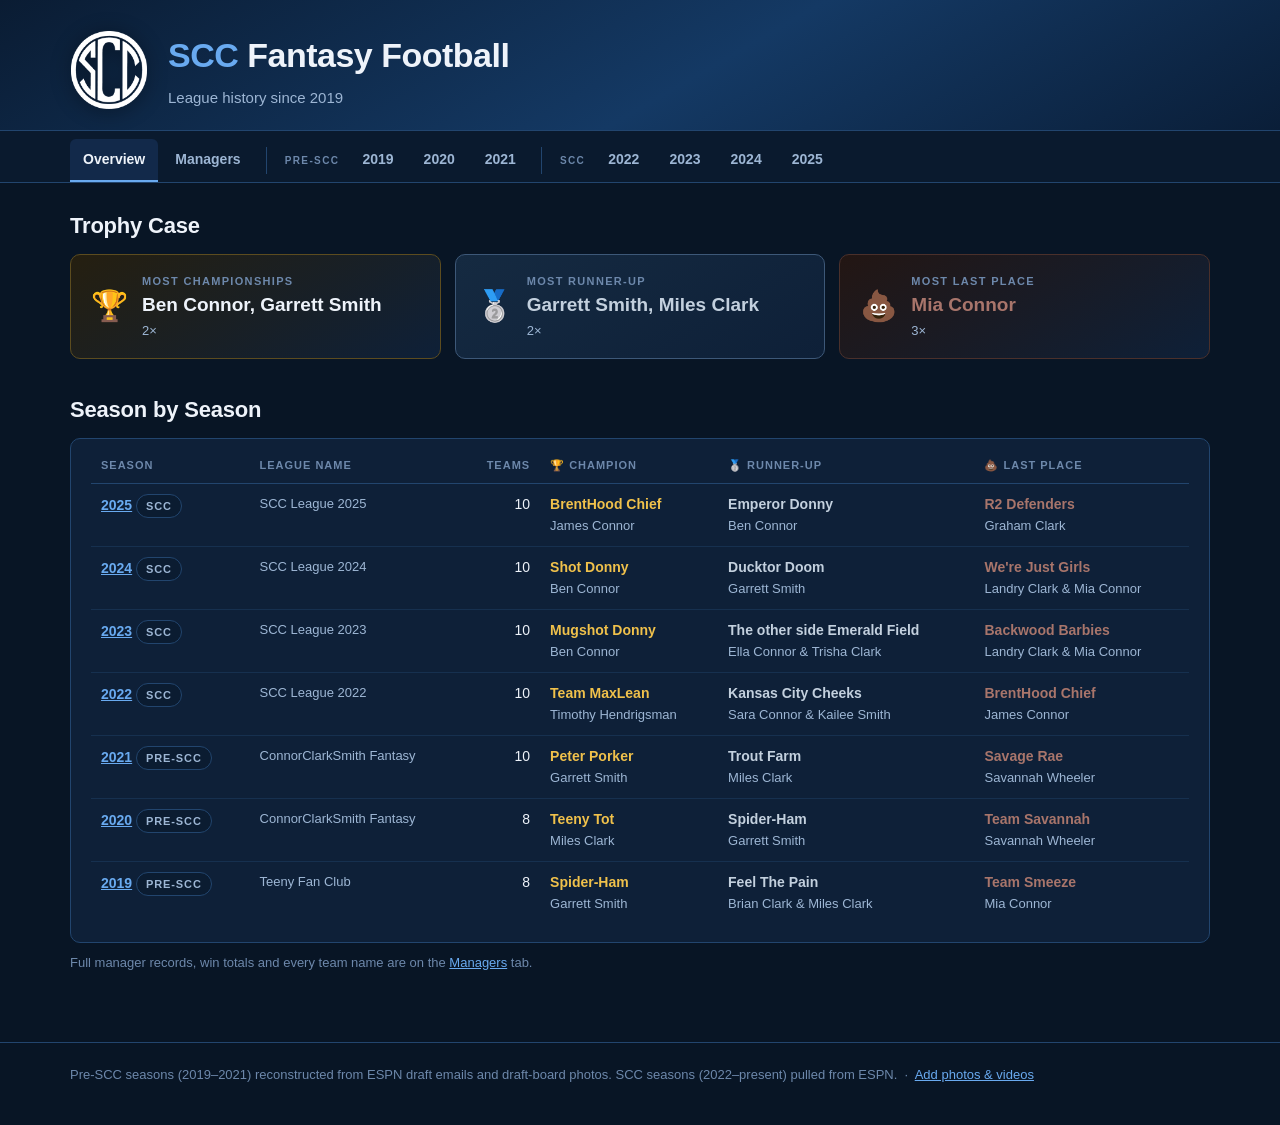
==== SCC-Fantasy-History.html @ bbbbdf79 "Add files via upload" ====
<!doctype html>
<html lang="en">
<head>
<meta charset="utf-8">
<meta name="viewport" content="width=device-width,initial-scale=1">
<title>SCC Fantasy Football — History</title>
<meta name="description" content="The complete history of the SCC fantasy football league: champions, draft boards, team names and records since 2019.">
<style>
:root{
  /* SEC-inspired navy & blue */
  --bg:#081525; --panel:#0e2038; --panel2:#143053; --line:#22456e;
  --ink:#eef3fa; --muted:#9db6d4; --dim:#6d88ab;
  --navy:#0a1a2f; --blue:#2f7fd4; --blue-lt:#69aaf0; --blue-dk:#134a86;
  --gold:#f0c14b; --champ:#f0c14b; --silver:#c3d0de; --toilet:#a8756b;
  --accent:#2f7fd4; --accent2:#69aaf0;
  --radius:10px; --maxw:1180px;
  --qb:#3f8fd8; --rb:#d0a13a; --wr:#d9793f; --te:#3fa9a0; --k:#9b7fd4; --dst:#6f8fb8;
}
*{box-sizing:border-box}
html,body{margin:0;padding:0}
body{
  background:var(--bg); color:var(--ink);
  font:16px/1.5 -apple-system,BlinkMacSystemFont,"Segoe UI",Roboto,Helvetica,Arial,sans-serif;
  -webkit-font-smoothing:antialiased;
}
a{color:var(--accent2)}
.wrap{max-width:var(--maxw);margin:0 auto;padding:0 20px}

/* ---------- header ---------- */
header.site{
  background:linear-gradient(150deg,#0a1c33 0%,#143964 55%,#0a1e38 100%);
  border-bottom:1px solid var(--line);
}
header.site .wrap{padding-top:30px;padding-bottom:20px}
h1.title{margin:0;font-size:34px;letter-spacing:-.5px;font-weight:750}
h1.title span{color:var(--gold)}
p.sub{margin:6px 0 0;color:var(--muted);font-size:15px}

/* ---------- nav ---------- */
nav.tabs{background:#0a1a2e;border-bottom:1px solid var(--line);position:sticky;top:0;z-index:20}
nav.tabs .wrap{display:flex;gap:4px;overflow-x:auto;padding-top:8px;padding-bottom:0;align-items:flex-end}
nav.tabs button{
  background:none;border:0;border-bottom:2px solid transparent;color:var(--muted);
  font:inherit;font-size:14px;font-weight:600;padding:10px 13px;cursor:pointer;white-space:nowrap;border-radius:6px 6px 0 0;
}
nav.tabs button:hover{color:var(--ink);background:#12294a}
nav.tabs button.on{color:var(--ink);border-bottom-color:var(--blue-lt);background:#12294a}
nav.tabs .sep{width:1px;background:var(--line);align-self:stretch;margin:8px 8px 8px}
nav.tabs .eralabel{
  font-size:10px;letter-spacing:.14em;text-transform:uppercase;color:var(--dim);
  padding:0 6px 14px;align-self:flex-end;font-weight:700;
}

/* ---------- layout ---------- */
main{padding:26px 0 70px}
section.view{display:none}
section.view.on{display:block}
h2{font-size:22px;margin:34px 0 12px;letter-spacing:-.2px}
h2:first-child{margin-top:0}
h3{font-size:15px;margin:0 0 10px;color:var(--muted);text-transform:uppercase;letter-spacing:.09em}
.card{background:var(--panel);border:1px solid var(--line);border-radius:var(--radius);padding:18px 20px}
.grid{display:grid;gap:14px}
.note{color:var(--dim);font-size:13px;margin:10px 0 0}
.empty{color:var(--dim);font-size:14px;padding:22px;text-align:center;border:1px dashed var(--line);border-radius:var(--radius);background:#0b1c31}
.empty code{background:#173352;padding:2px 6px;border-radius:4px;color:var(--muted);font-size:12px}

/* ---------- season hero ---------- */
.hero{display:grid;grid-template-columns:1fr;gap:14px;margin-bottom:8px}
.hero .meta{display:flex;flex-wrap:wrap;gap:8px 20px;color:var(--muted);font-size:14px;align-items:center}
.hero .meta b{color:var(--ink);font-weight:600}
.pill{display:inline-block;font-size:11px;font-weight:700;letter-spacing:.08em;text-transform:uppercase;
  padding:3px 9px;border-radius:99px;border:1px solid var(--line);color:var(--muted);background:#0b1c31}
.podium{display:grid;grid-template-columns:repeat(auto-fit,minmax(250px,1fr));gap:14px}
.podium .card{display:flex;gap:14px;align-items:center}
.podium .ico{font-size:30px;line-height:1}
.podium .lbl{font-size:11px;letter-spacing:.12em;text-transform:uppercase;color:var(--dim);font-weight:700}
.podium .team{font-size:19px;font-weight:700;margin:2px 0 1px}
.podium .own{font-size:13px;color:var(--muted)}
.podium.champ .team{color:var(--champ)}
.podium .card.champ{border-color:#5c4c1f;background:linear-gradient(150deg,#251f10,#0e2038)}
.podium .card.toilet{border-color:#4a302b;background:linear-gradient(150deg,#231613,#0e2038)}
.podium .card.toilet .team{color:var(--toilet)}

/* ---------- tables ---------- */
table{width:100%;border-collapse:collapse;font-size:14px}
th{
  text-align:left;font-size:11px;letter-spacing:.09em;text-transform:uppercase;color:var(--dim);
  font-weight:700;padding:0 10px 9px;border-bottom:1px solid var(--line);white-space:nowrap;
}
td{padding:10px;border-bottom:1px solid #16304f;vertical-align:top}
tr:last-child td{border-bottom:0}
tbody tr:hover{background:#12294a}
td.num,th.num{text-align:right;font-variant-numeric:tabular-nums}
.tname{font-weight:650}
.oname{color:var(--muted);font-size:13px}
.table-scroll{overflow-x:auto}
.rank{color:var(--dim);font-variant-numeric:tabular-nums;width:1%}
.trophy{color:var(--gold)}
.poop{color:var(--toilet)}

/* ---------- draft board ---------- */
.board-scroll{overflow-x:auto;border:1px solid var(--line);border-radius:var(--radius);background:var(--panel)}
table.board{font-size:13px;min-width:100%}
table.board th{
  padding:12px 10px;background:var(--panel2);position:sticky;top:0;
  border-bottom:1px solid var(--line);font-size:11px;color:var(--muted);min-width:150px;
}
table.board th.rnd{min-width:44px;text-align:center;color:var(--dim)}
table.board td{padding:7px 10px;border-bottom:1px solid #16304f;border-right:1px solid #12283f}
table.board td:last-child{border-right:0}
table.board td.rnd{text-align:center;color:var(--dim);font-weight:700;background:var(--panel2);font-variant-numeric:tabular-nums}
table.board tr:hover td:not(.rnd){background:#12294a}
.pl{font-weight:600;display:block;line-height:1.3}
.pmeta{font-size:11px;color:var(--dim)}
.pos{display:inline-block;font-size:9.5px;font-weight:800;letter-spacing:.05em;padding:1px 5px;border-radius:3px;
  color:#07131f;margin-right:5px;vertical-align:1px}
.pos.QB{background:var(--qb)}.pos.RB{background:var(--rb)}.pos.WR{background:var(--wr)}
.pos.TE{background:var(--te)}.pos.K{background:var(--k)}.pos[class*="D/ST"],.pos.DST{background:var(--dst)}

/* ---------- owner cards ---------- */
.owners{display:grid;grid-template-columns:repeat(auto-fill,minmax(330px,1fr));gap:14px}
.owner h4{margin:0;font-size:18px}
.owner .tallies{display:flex;gap:14px;margin:8px 0 14px;font-size:13px;color:var(--muted);flex-wrap:wrap}
.owner .tallies b{color:var(--ink)}
.hist{list-style:none;margin:0;padding:0;font-size:13.5px}
.hist li{display:flex;gap:10px;padding:5px 0;border-bottom:1px solid #16304f}
.hist li:last-child{border-bottom:0}
.hist .yr{color:var(--dim);font-variant-numeric:tabular-nums;width:38px;flex:none;font-weight:600}
.hist .nm{flex:1}
.hist .mark{flex:none}

/* ---------- photos ---------- */
.gallery{display:grid;grid-template-columns:repeat(auto-fill,minmax(210px,1fr));gap:12px}
.gallery figure{margin:0;background:var(--panel);border:1px solid var(--line);border-radius:var(--radius);overflow:hidden}
.gallery img{width:100%;display:block;aspect-ratio:4/3;object-fit:cover;background:#143053;cursor:zoom-in}
.gallery figcaption{padding:8px 10px;font-size:12.5px;color:var(--muted)}
#lightbox{position:fixed;inset:0;background:rgba(5,14,26,.95);display:none;align-items:center;justify-content:center;z-index:100;padding:30px;cursor:zoom-out}
#lightbox.on{display:flex}
#lightbox img{max-width:100%;max-height:100%;border-radius:8px}

footer{border-top:1px solid var(--line);color:var(--dim);font-size:13px;padding:22px 0 40px}
@media (max-width:640px){
  h1.title{font-size:26px}
  .wrap{padding:0 14px}
  .owners{grid-template-columns:1fr}
}

/* playoff cutoff divider in season standings */
tr.cutoff td{border-top:2px solid var(--line);position:relative}
tr.cutoff td:first-child::before{
  content:"playoff cutoff";position:absolute;top:-9px;left:10px;font-size:9px;letter-spacing:.1em;
  text-transform:uppercase;color:var(--dim);background:var(--panel);padding:0 6px;white-space:nowrap;
}

/* ---------- brand / logo ---------- */
header.site .brand{display:flex;align-items:center;gap:20px}
header.site .logo{
  width:78px;height:78px;flex:none;object-fit:contain;
  filter:drop-shadow(0 2px 10px rgba(0,0,0,.45));
}
h1.title span{color:var(--blue-lt)}

/* watermark of the crest behind each season header */
.hero{position:relative}
.hero::after{
  content:"";position:absolute;right:-6px;top:-14px;width:120px;height:120px;
  background:url(logo-white.png) center/contain no-repeat;opacity:.045;pointer-events:none;
}
.medal{color:var(--silver)}
.podium .card.silver{border-color:#3d5878;background:linear-gradient(150deg,#152a41,#0e2038)}
.podium .card.silver .team{color:var(--silver)}

/* manager cards */
.mgr .crown{font-size:12px;color:var(--dim);margin-left:6px;font-weight:600}
.statline{display:flex;flex-wrap:wrap;gap:6px;margin:10px 0 14px}
.stat{
  display:flex;flex-direction:column;align-items:center;min-width:52px;padding:6px 9px;
  background:var(--panel2);border:1px solid var(--line);border-radius:8px;line-height:1.15;
}
.stat b{font-size:16px;font-variant-numeric:tabular-nums}
.stat span{font-size:9.5px;letter-spacing:.08em;text-transform:uppercase;color:var(--dim);margin-top:2px}
.stat.gold b{color:var(--gold)} .stat.silv b{color:var(--silver)} .stat.bad b{color:var(--toilet)}

/* ---------- video in galleries ---------- */
.gallery figure.vid .thumb{position:relative;cursor:pointer;background:#143053}
.gallery figure.vid video{
  width:100%;display:block;aspect-ratio:4/3;object-fit:cover;background:#143053;
}
.gallery figure.vid .play{
  position:absolute;inset:0;display:flex;align-items:center;justify-content:center;
  font-size:26px;color:#fff;text-shadow:0 2px 12px rgba(0,0,0,.7);
  background:radial-gradient(circle at center, rgba(8,21,37,.35) 0%, rgba(8,21,37,.06) 60%);
  transition:background .15s ease;
}
.gallery figure.vid .thumb:hover .play{background:radial-gradient(circle at center, rgba(8,21,37,.5) 0%, rgba(8,21,37,.15) 60%)}
#lightbox video{max-width:100%;max-height:100%;border-radius:8px;background:#000;cursor:default}

</style>
<link rel="icon" href="assets/favicon.png">
</head>
<body>

<header class="site">
  <div class="wrap brand">
    <img class="logo" src="assets/logo-white.png" alt="SCC league logo">
    <div>
      <h1 class="title" id="siteTitle">SCC Fantasy Football</h1>
      <p class="sub" id="siteSub">League history since 2019</p>
    </div>
  </div>
</header>

<nav class="tabs"><div class="wrap" id="tabs"></div></nav>

<main><div class="wrap" id="views">
  <div class="empty">Loading league history…</div>
</div></main>

<footer><div class="wrap">
  Pre-SCC seasons (2019–2021) reconstructed from ESPN draft emails and draft-board photos.
  SCC seasons (2022–present) pulled from ESPN.
  &nbsp;·&nbsp; <a href="add-photos.html">Add photos &amp; videos</a>
</div></footer>

<div id="lightbox"><img alt=""><video controls playsinline style="display:none"></video></div>
<script>window.SCC_DATA={"data/draft2019.json":[{"round":1,"overall":1,"team":"Spider-Ham","player":"Saquon Barkley","slot":1,"pos":"RB","nfl":"New York Giants"},{"round":1,"overall":2,"team":"Brentwood Chief","player":"Christian McCaffrey","slot":2,"pos":"RB","nfl":"Carolina Panthers"},{"round":1,"overall":3,"team":"Brenthood Thanos","player":"Alvin Kamara","slot":3,"pos":"RB","nfl":"New Orleans Saints"},{"round":1,"overall":4,"team":"Team Smeeze","player":"Ezekiel Elliott","slot":4,"pos":"RB","nfl":"Dallas Cowboys"},{"round":1,"overall":5,"team":"Team Kailee","player":"David Johnson","slot":5,"pos":"RB","nfl":"Arizona Cardinals"},{"round":1,"overall":6,"team":"Team Savannah","player":"Le'Veon Bell","slot":6,"pos":"RB","nfl":"New York Jets"},{"round":1,"overall":7,"team":"Feel The Pain","player":"Patrick Mahomes","slot":7,"pos":"QB","nfl":"Kansas City Chiefs"},{"round":1,"overall":8,"team":"SConnor Smash","player":"Keenan Allen","slot":8,"pos":"WR","nfl":"Los Angeles Chargers"},{"round":2,"overall":9,"team":"SConnor Smash","player":"Melvin Gordon","slot":8,"pos":"RB","nfl":"Los Angeles Chargers"},{"round":2,"overall":10,"team":"Feel The Pain","player":"Joe Mixon","slot":7,"pos":"RB","nfl":"Cincinnati Bengals"},{"round":2,"overall":11,"team":"Team Savannah","player":"Tyreek Hill","slot":6,"pos":"WR","nfl":"Kansas City Chiefs"},{"round":2,"overall":12,"team":"Team Kailee","player":"DeAndre Hopkins","slot":5,"pos":"WR","nfl":"Houston Texans"},{"round":2,"overall":13,"team":"Team Smeeze","player":"Jared Cook","slot":4,"pos":"TE","nfl":"New Orleans Saints"},{"round":2,"overall":14,"team":"Brenthood Thanos","player":"Odell Beckham Jr.","slot":3,"pos":"WR","nfl":"Cleveland Browns"},{"round":2,"overall":15,"team":"Brentwood Chief","player":"Baker Mayfield","slot":2,"pos":"QB","nfl":"Cleveland Browns"},{"round":2,"overall":16,"team":"Spider-Ham","player":"James Conner","slot":1,"pos":"RB","nfl":"Pittsburgh Steelers"},{"round":3,"overall":17,"team":"Spider-Ham","player":"Michael Thomas","slot":1,"pos":"WR","nfl":"New Orleans Saints"},{"round":3,"overall":18,"team":"Brentwood Chief","player":"Drew Brees","slot":2,"pos":"QB","nfl":"New Orleans Saints"},{"round":3,"overall":19,"team":"Brenthood Thanos","player":"Antonio Brown","slot":3,"pos":"WR","nfl":"Oakland Raiders"},{"round":3,"overall":20,"team":"Team Smeeze","player":"A.J. Green","slot":4,"pos":"WR","nfl":"Cincinnati Bengals"},{"round":3,"overall":21,"team":"Team Kailee","player":"Davante Adams","slot":5,"pos":"WR","nfl":"Green Bay Packers"},{"round":3,"overall":22,"team":"Team Savannah","player":"Nick Chubb","slot":6,"pos":"RB","nfl":"Cleveland Browns"},{"round":3,"overall":23,"team":"Feel The Pain","player":"Travis Kelce","slot":7,"pos":"TE","nfl":"Kansas City Chiefs"},{"round":3,"overall":24,"team":"SConnor Smash","player":"Devonta Freeman","slot":8,"pos":"RB","nfl":"Atlanta Falcons"},{"round":4,"overall":25,"team":"SConnor Smash","player":"Stefon Diggs","slot":8,"pos":"WR","nfl":"Minnesota Vikings"},{"round":4,"overall":26,"team":"Feel The Pain","player":"Julio Jones","slot":7,"pos":"WR","nfl":"Atlanta Falcons"},{"round":4,"overall":27,"team":"Team Savannah","player":"JuJu Smith-Schuster","slot":6,"pos":"WR","nfl":"Pittsburgh Steelers"},{"round":4,"overall":28,"team":"Team Kailee","player":"Todd Gurley II","slot":5,"pos":"RB","nfl":"Los Angeles Rams"},{"round":4,"overall":29,"team":"Team Smeeze","player":"Chargers D/ST","slot":4,"pos":"D/ST","nfl":"Los Angeles Chargers"},{"round":4,"overall":30,"team":"Brenthood Thanos","player":"Russell Wilson","slot":3,"pos":"QB","nfl":"Seattle Seahawks"},{"round":4,"overall":31,"team":"Brentwood Chief","player":"George Kittle","slot":2,"pos":"TE","nfl":"San Francisco 49ers"},{"round":4,"overall":32,"team":"Spider-Ham","player":"Mike Evans","slot":1,"pos":"WR","nfl":"Tampa Bay Buccaneers"},{"round":5,"overall":33,"team":"Spider-Ham","player":"Dalvin Cook","slot":1,"pos":"RB","nfl":"Minnesota Vikings"},{"round":5,"overall":34,"team":"Brentwood Chief","player":"Amari Cooper","slot":2,"pos":"WR","nfl":"Dallas Cowboys"},{"round":5,"overall":35,"team":"Brenthood Thanos","player":"Hunter Henry","slot":3,"pos":"TE","nfl":"Los Angeles Chargers"},{"round":5,"overall":36,"team":"Team Smeeze","player":"LeSean McCoy","slot":4,"pos":"RB","nfl":"Buffalo Bills"},{"round":5,"overall":37,"team":"Team Kailee","player":"Derrick Henry","slot":5,"pos":"RB","nfl":"Tennessee Titans"},{"round":5,"overall":38,"team":"Team Savannah","player":"Zach Ertz","slot":6,"pos":"TE","nfl":"Philadelphia Eagles"},{"round":5,"overall":39,"team":"Feel The Pain","player":"Chris Carson","slot":7,"pos":"RB","nfl":"Seattle Seahawks"},{"round":5,"overall":40,"team":"SConnor Smash","player":"Kerryon Johnson","slot":8,"pos":"RB","nfl":"Detroit Lions"},{"round":6,"overall":41,"team":"SConnor Smash","player":"Josh Jacobs","slot":8,"pos":"RB","nfl":"Oakland Raiders"},{"round":6,"overall":42,"team":"Feel The Pain","player":"Julian Edelman","slot":7,"pos":"WR","nfl":"New England Patriots"},{"round":6,"overall":43,"team":"Team Savannah","player":"Leonard Fournette","slot":6,"pos":"RB","nfl":"Jacksonville Jaguars"},{"round":6,"overall":44,"team":"Team Kailee","player":"Aaron Jones","slot":5,"pos":"RB","nfl":"Green Bay Packers"},{"round":6,"overall":45,"team":"Team Smeeze","player":"Darrell Henderson","slot":4,"pos":"RB","nfl":"Los Angeles Rams"},{"round":6,"overall":46,"team":"Brenthood Thanos","player":"Phillip Lindsay","slot":3,"pos":"RB","nfl":"Denver Broncos"},{"round":6,"overall":47,"team":"Brentwood Chief","player":"Dede Westbrook","slot":2,"pos":"WR","nfl":"Jacksonville Jaguars"},{"round":6,"overall":48,"team":"Spider-Ham","player":"O.J. Howard","slot":1,"pos":"TE","nfl":"Tampa Bay Buccaneers"},{"round":7,"overall":49,"team":"Spider-Ham","player":"Brandin Cooks","slot":1,"pos":"WR","nfl":"Los Angeles Rams"},{"round":7,"overall":50,"team":"Brentwood Chief","player":"Cam Newton","slot":2,"pos":"QB","nfl":"Carolina Panthers"},{"round":7,"overall":51,"team":"Brenthood Thanos","player":"Seahawks D/ST","slot":3,"pos":"D/ST","nfl":"Seattle Seahawks"},{"round":7,"overall":52,"team":"Team Smeeze","player":"Sterling Shepard","slot":4,"pos":"WR","nfl":"New York Giants"},{"round":7,"overall":53,"team":"Team Kailee","player":"Sony Michel","slot":5,"pos":"RB","nfl":"New England Patriots"},{"round":7,"overall":54,"team":"Team Savannah","player":"Matt Ryan","slot":6,"pos":"QB","nfl":"Atlanta Falcons"},{"round":7,"overall":55,"team":"Feel The Pain","player":"Greg Zuerlein","slot":7,"pos":"K","nfl":"Los Angeles Rams"},{"round":7,"overall":56,"team":"SConnor Smash","player":"Robert Woods","slot":8,"pos":"WR","nfl":"Los Angeles Rams"},{"round":8,"overall":57,"team":"SConnor Smash","player":"Mark Ingram II","slot":8,"pos":"RB","nfl":"Baltimore Ravens"},{"round":8,"overall":58,"team":"Feel The Pain","player":"Adam Thielen","slot":7,"pos":"WR","nfl":"Minnesota Vikings"},{"round":8,"overall":59,"team":"Team Savannah","player":"David Montgomery","slot":6,"pos":"RB","nfl":"Chicago Bears"},{"round":8,"overall":60,"team":"Team Kailee","player":"Kenny Golladay","slot":5,"pos":"WR","nfl":"Detroit Lions"},{"round":8,"overall":61,"team":"Team Smeeze","player":"Kenyan Drake","slot":4,"pos":"RB","nfl":"Miami Dolphins"},{"round":8,"overall":62,"team":"Brenthood Thanos","player":"Jason Myers","slot":3,"pos":"K","nfl":"Seattle Seahawks"},{"round":8,"overall":63,"team":"Brentwood Chief","player":"David Njoku","slot":2,"pos":"TE","nfl":"Cleveland Browns"},{"round":8,"overall":64,"team":"Spider-Ham","player":"Mike Williams","slot":1,"pos":"WR","nfl":"Los Angeles Chargers"},{"round":9,"overall":65,"team":"Spider-Ham","player":"Aaron Rodgers","slot":1,"pos":"QB","nfl":"Green Bay Packers"},{"round":9,"overall":66,"team":"Brentwood Chief","player":"Dion Lewis","slot":2,"pos":"RB","nfl":"Tennessee Titans"},{"round":9,"overall":67,"team":"Brenthood Thanos","player":"Kyler Murray","slot":3,"pos":"QB","nfl":"Arizona Cardinals"},{"round":9,"overall":68,"team":"Team Smeeze","player":"Chris Godwin","slot":4,"pos":"WR","nfl":"Tampa Bay Buccaneers"},{"round":9,"overall":69,"team":"Team Kailee","player":"T.Y. Hilton","slot":5,"pos":"WR","nfl":"Indianapolis Colts"},{"round":9,"overall":70,"team":"Team Savannah","player":"Tyler Lockett","slot":6,"pos":"WR","nfl":"Seattle Seahawks"},{"round":9,"overall":71,"team":"Feel The Pain","player":"Deshaun Watson","slot":7,"pos":"QB","nfl":"Houston Texans"},{"round":9,"overall":72,"team":"SConnor Smash","player":"Jarvis Landry","slot":8,"pos":"WR","nfl":"Cleveland Browns"},{"round":10,"overall":73,"team":"SConnor Smash","player":"Dak Prescott","slot":8,"pos":"QB","nfl":"Dallas Cowboys"},{"round":10,"overall":74,"team":"Feel The Pain","player":"Larry Fitzgerald","slot":7,"pos":"WR","nfl":"Arizona Cardinals"},{"round":10,"overall":75,"team":"Team Savannah","player":"Alshon Jeffery","slot":6,"pos":"WR","nfl":"Philadelphia Eagles"},{"round":10,"overall":76,"team":"Team Kailee","player":"Cooper Kupp","slot":5,"pos":"WR","nfl":"Los Angeles Rams"},{"round":10,"overall":77,"team":"Team Smeeze","player":"Kirk Cousins","slot":4,"pos":"QB","nfl":"Minnesota Vikings"},{"round":10,"overall":78,"team":"Brenthood Thanos","player":"Ronald Jones","slot":3,"pos":"RB","nfl":"Tampa Bay Buccaneers"},{"round":10,"overall":79,"team":"Brentwood Chief","player":"Andy Isabella","slot":2,"pos":"WR","nfl":"Arizona Cardinals"},{"round":10,"overall":80,"team":"Spider-Ham","player":"Justin Tucker","slot":1,"pos":"K","nfl":"Baltimore Ravens"},{"round":11,"overall":81,"team":"Spider-Ham","player":"Bears D/ST","slot":1,"pos":"D/ST","nfl":"Chicago Bears"},{"round":11,"overall":82,"team":"Brentwood Chief","player":"Texans D/ST","slot":2,"pos":"D/ST","nfl":"Houston Texans"},{"round":11,"overall":83,"team":"Brenthood Thanos","player":"Kalen Ballage","slot":3,"pos":"RB","nfl":"Miami Dolphins"},{"round":11,"overall":84,"team":"Team Smeeze","player":"Aldrick Rosas","slot":4,"pos":"K","nfl":"New York Giants"},{"round":11,"overall":85,"team":"Team Kailee","player":"DJ Moore","slot":5,"pos":"WR","nfl":"Carolina Panthers"},{"round":11,"overall":86,"team":"Team Savannah","player":"Harrison Butker","slot":6,"pos":"K","nfl":"Kansas City Chiefs"},{"round":11,"overall":87,"team":"Feel The Pain","player":"Marlon Mack","slot":7,"pos":"RB","nfl":"Indianapolis Colts"},{"round":11,"overall":88,"team":"SConnor Smash","player":"Miles Sanders","slot":8,"pos":"RB","nfl":"Philadelphia Eagles"},{"round":12,"overall":89,"team":"SConnor Smash","player":"Derrius Guice","slot":8,"pos":"RB","nfl":"Washington Redskins"},{"round":12,"overall":90,"team":"Feel The Pain","player":"Jaguars D/ST","slot":7,"pos":"D/ST","nfl":"Jacksonville Jaguars"},{"round":12,"overall":91,"team":"Team Savannah","player":"Jared Goff","slot":6,"pos":"QB","nfl":"Los Angeles Rams"},{"round":12,"overall":92,"team":"Team Kailee","player":"Allen Robinson","slot":5,"pos":"WR","nfl":"Chicago Bears"},{"round":12,"overall":93,"team":"Team Smeeze","player":"Tom Brady","slot":4,"pos":"QB","nfl":"New England Patriots"},{"round":12,"overall":94,"team":"Brenthood Thanos","player":"Rashaad Penny","slot":3,"pos":"RB","nfl":"Seattle Seahawks"},{"round":12,"overall":95,"team":"Brentwood Chief","player":"Redskins D/ST","slot":2,"pos":"D/ST","nfl":"Washington Redskins"},{"round":12,"overall":96,"team":"Spider-Ham","player":"Calvin Ridley","slot":1,"pos":"WR","nfl":"Atlanta Falcons"},{"round":13,"overall":97,"team":"Spider-Ham","player":"Duke Johnson Jr.","slot":1,"pos":"RB","nfl":"Houston Texans"},{"round":13,"overall":98,"team":"Brentwood Chief","player":"Josh Gordon","slot":2,"pos":"WR","nfl":"New England Patriots"},{"round":13,"overall":99,"team":"Brenthood Thanos","player":"Sammy Watkins","slot":3,"pos":"WR","nfl":"Kansas City Chiefs"},{"round":13,"overall":100,"team":"Team Smeeze","player":"Geronimo Allison","slot":4,"pos":"WR","nfl":"Green Bay Packers"},{"round":13,"overall":101,"team":"Team Kailee","player":"Evan Engram","slot":5,"pos":"TE","nfl":"New York Giants"},{"round":13,"overall":102,"team":"Team Savannah","player":"Matt Breida","slot":6,"pos":"RB","nfl":"San Francisco 49ers"},{"round":13,"overall":103,"team":"Feel The Pain","player":"Corey Davis","slot":7,"pos":"WR","nfl":"Tennessee Titans"},{"round":13,"overall":104,"team":"SConnor Smash","player":"Tevin Coleman","slot":8,"pos":"RB","nfl":"San Francisco 49ers"},{"round":14,"overall":105,"team":"SConnor Smash","player":"Jordan Reed","slot":8,"pos":"TE","nfl":"Washington Redskins"},{"round":14,"overall":106,"team":"Feel The Pain","player":"James White","slot":7,"pos":"RB","nfl":"New England Patriots"},{"round":14,"overall":107,"team":"Team Savannah","player":"Vance McDonald","slot":6,"pos":"TE","nfl":"Pittsburgh Steelers"},{"round":14,"overall":108,"team":"Team Kailee","player":"Carson Wentz","slot":5,"pos":"QB","nfl":"Philadelphia Eagles"},{"round":14,"overall":109,"team":"Team Smeeze","player":"Trey Burton","slot":4,"pos":"TE","nfl":"Chicago Bears"},{"round":14,"overall":110,"team":"Brenthood Thanos","player":"Austin Hooper","slot":3,"pos":"TE","nfl":"Atlanta Falcons"},{"round":14,"overall":111,"team":"Brentwood Chief","player":"Tyler Boyd","slot":2,"pos":"WR","nfl":"Cincinnati Bengals"},{"round":14,"overall":112,"team":"Spider-Ham","player":"Michael Gallup","slot":1,"pos":"WR","nfl":"Dallas Cowboys"},{"round":15,"overall":113,"team":"Spider-Ham","player":"Delanie Walker","slot":1,"pos":"TE","nfl":"Tennessee Titans"},{"round":15,"overall":114,"team":"Brentwood Chief","player":"Robby Anderson","slot":2,"pos":"WR","nfl":"New York Jets"},{"round":15,"overall":115,"team":"Brenthood Thanos","player":"Emmanuel Sanders","slot":3,"pos":"WR","nfl":"Denver Broncos"},{"round":15,"overall":116,"team":"Team Smeeze","player":"Ben Roethlisberger","slot":4,"pos":"QB","nfl":"Pittsburgh Steelers"},{"round":15,"overall":117,"team":"Team Kailee","player":"Bills D/ST","slot":5,"pos":"D/ST","nfl":"Buffalo Bills"},{"round":15,"overall":118,"team":"Team Savannah","player":"Devin Singletary","slot":6,"pos":"RB","nfl":"Buffalo Bills"},{"round":15,"overall":119,"team":"Feel The Pain","player":"Mark Andrews","slot":7,"pos":"TE","nfl":"Baltimore Ravens"},{"round":15,"overall":120,"team":"SConnor Smash","player":"Rams D/ST","slot":8,"pos":"D/ST","nfl":"Los Angeles Rams"},{"round":16,"overall":121,"team":"SConnor Smash","player":"Wil Lutz","slot":8,"pos":"K","nfl":"New Orleans Saints"},{"round":16,"overall":122,"team":"Feel The Pain","player":"Marquise Brown","slot":7,"pos":"WR","nfl":"Baltimore Ravens"},{"round":16,"overall":123,"team":"Team Savannah","player":"Saints D/ST","slot":6,"pos":"D/ST","nfl":"New Orleans Saints"},{"round":16,"overall":124,"team":"Team Kailee","player":"Stephen Gostkowski","slot":5,"pos":"K","nfl":"New England Patriots"},{"round":16,"overall":125,"team":"Team Smeeze","player":"Marvin Jones Jr.","slot":4,"pos":"WR","nfl":"Detroit Lions"},{"round":16,"overall":126,"team":"Brenthood Thanos","player":"Robbie Gould","slot":3,"pos":"K","nfl":"San Francisco 49ers"},{"round":16,"overall":127,"team":"Brentwood Chief","player":"Ka'imi Fairbairn","slot":2,"pos":"K","nfl":"Houston Texans"},{"round":16,"overall":128,"team":"Spider-Ham","player":"Curtis Samuel","slot":1,"pos":"WR","nfl":"Carolina Panthers"}],"data/draft2020.json":[{"round":1,"overall":1,"team":"FLUFFY BUNNIES","player":"Christian McCaffrey","slot":1,"pos":"RB","nfl":"Carolina Panthers"},{"round":1,"overall":2,"team":"Teeny Tot","player":"Saquon Barkley","slot":2,"pos":"RB","nfl":"New York Giants"},{"round":1,"overall":3,"team":"Southside Smalldogs","player":"Ezekiel Elliott","slot":3,"pos":"RB","nfl":"Dallas Cowboys"},{"round":1,"overall":4,"team":"Team Savannah","player":"Dalvin Cook","slot":4,"pos":"RB","nfl":"Minnesota Vikings"},{"round":1,"overall":5,"team":"BrentHood Chief","player":"Kenny Golladay","slot":5,"pos":"WR","nfl":"Detroit Lions"},{"round":1,"overall":6,"team":"Spider-Ham","player":"Alvin Kamara","slot":6,"pos":"RB","nfl":"New Orleans Saints"},{"round":1,"overall":7,"team":"PowderPuff Girls","player":"Nick Chubb","slot":7,"pos":"RB","nfl":"Cleveland Browns"},{"round":1,"overall":8,"team":"Feel The Pain","player":"Kyler Murray","slot":8,"pos":"QB","nfl":"Arizona Cardinals"},{"round":2,"overall":9,"team":"Feel The Pain","player":"Joe Mixon","slot":8,"pos":"RB","nfl":"Cincinnati Bengals"},{"round":2,"overall":10,"team":"PowderPuff Girls","player":"Derrick Henry","slot":7,"pos":"RB","nfl":"Tennessee Titans"},{"round":2,"overall":11,"team":"Spider-Ham","player":"Michael Thomas","slot":6,"pos":"WR","nfl":"New Orleans Saints"},{"round":2,"overall":12,"team":"BrentHood Chief","player":"Austin Ekeler","slot":5,"pos":"RB","nfl":"Los Angeles Chargers"},{"round":2,"overall":13,"team":"Team Savannah","player":"Miles Sanders","slot":4,"pos":"RB","nfl":"Philadelphia Eagles"},{"round":2,"overall":14,"team":"Southside Smalldogs","player":"Clyde Edwards-Helaire","slot":3,"pos":"RB","nfl":"Kansas City Chiefs"},{"round":2,"overall":15,"team":"Teeny Tot","player":"Patrick Mahomes","slot":2,"pos":"QB","nfl":"Kansas City Chiefs"},{"round":2,"overall":16,"team":"FLUFFY BUNNIES","player":"Julio Jones","slot":1,"pos":"WR","nfl":"Atlanta Falcons"},{"round":3,"overall":17,"team":"FLUFFY BUNNIES","player":"Kenyan Drake","slot":1,"pos":"RB","nfl":"Arizona Cardinals"},{"round":3,"overall":18,"team":"Teeny Tot","player":"Mike Evans","slot":2,"pos":"WR","nfl":"Tampa Bay Buccaneers"},{"round":3,"overall":19,"team":"Southside Smalldogs","player":"Davante Adams","slot":3,"pos":"WR","nfl":"Green Bay Packers"},{"round":3,"overall":20,"team":"Team Savannah","player":"Josh Jacobs","slot":4,"pos":"RB","nfl":"Las Vegas Raiders"},{"round":3,"overall":21,"team":"BrentHood Chief","player":"Todd Gurley II","slot":5,"pos":"RB","nfl":"Atlanta Falcons"},{"round":3,"overall":22,"team":"Spider-Ham","player":"Travis Kelce","slot":6,"pos":"TE","nfl":"Kansas City Chiefs"},{"round":3,"overall":23,"team":"PowderPuff Girls","player":"Lamar Jackson","slot":7,"pos":"QB","nfl":"Baltimore Ravens"},{"round":3,"overall":24,"team":"Feel The Pain","player":"DeAndre Hopkins","slot":8,"pos":"WR","nfl":"Arizona Cardinals"},{"round":4,"overall":25,"team":"Feel The Pain","player":"George Kittle","slot":8,"pos":"TE","nfl":"San Francisco 49ers"},{"round":4,"overall":26,"team":"PowderPuff Girls","player":"Chris Godwin","slot":7,"pos":"WR","nfl":"Tampa Bay Buccaneers"},{"round":4,"overall":27,"team":"Spider-Ham","player":"Aaron Jones","slot":6,"pos":"RB","nfl":"Green Bay Packers"},{"round":4,"overall":28,"team":"BrentHood Chief","player":"Joe Burrow","slot":5,"pos":"QB","nfl":"Cincinnati Bengals"},{"round":4,"overall":29,"team":"Team Savannah","player":"Tyreek Hill","slot":4,"pos":"WR","nfl":"Kansas City Chiefs"},{"round":4,"overall":30,"team":"Southside Smalldogs","player":"Russell Wilson","slot":3,"pos":"QB","nfl":"Seattle Seahawks"},{"round":4,"overall":31,"team":"Teeny Tot","player":"Mark Andrews","slot":2,"pos":"TE","nfl":"Baltimore Ravens"},{"round":4,"overall":32,"team":"FLUFFY BUNNIES","player":"Dak Prescott","slot":1,"pos":"QB","nfl":"Dallas Cowboys"},{"round":5,"overall":33,"team":"FLUFFY BUNNIES","player":"Allen Robinson II","slot":1,"pos":"WR","nfl":"Chicago Bears"},{"round":5,"overall":34,"team":"Teeny Tot","player":"Odell Beckham Jr.","slot":2,"pos":"WR","nfl":"Cleveland Browns"},{"round":5,"overall":35,"team":"Southside Smalldogs","player":"Tyler Lockett","slot":3,"pos":"WR","nfl":"Seattle Seahawks"},{"round":5,"overall":36,"team":"Team Savannah","player":"DJ Moore","slot":4,"pos":"WR","nfl":"Carolina Panthers"},{"round":5,"overall":37,"team":"BrentHood Chief","player":"Le'Veon Bell","slot":5,"pos":"RB","nfl":"New York Jets"},{"round":5,"overall":38,"team":"Spider-Ham","player":"JuJu Smith-Schuster","slot":6,"pos":"WR","nfl":"Pittsburgh Steelers"},{"round":5,"overall":39,"team":"PowderPuff Girls","player":"Adam Thielen","slot":7,"pos":"WR","nfl":"Minnesota Vikings"},{"round":5,"overall":40,"team":"Feel The Pain","player":"DK Metcalf","slot":8,"pos":"WR","nfl":"Seattle Seahawks"},{"round":6,"overall":41,"team":"Feel The Pain","player":"Marlon Mack","slot":8,"pos":"RB","nfl":"Indianapolis Colts"},{"round":6,"overall":42,"team":"PowderPuff Girls","player":"Zach Ertz","slot":7,"pos":"TE","nfl":"Philadelphia Eagles"},{"round":6,"overall":43,"team":"Spider-Ham","player":"Deshaun Watson","slot":6,"pos":"QB","nfl":"Houston Texans"},{"round":6,"overall":44,"team":"BrentHood Chief","player":"Drew Brees","slot":5,"pos":"QB","nfl":"New Orleans Saints"},{"round":6,"overall":45,"team":"Team Savannah","player":"Amari Cooper","slot":4,"pos":"WR","nfl":"Dallas Cowboys"},{"round":6,"overall":46,"team":"Southside Smalldogs","player":"Rob Gronkowski","slot":3,"pos":"TE","nfl":"Tampa Bay Buccaneers"},{"round":6,"overall":47,"team":"Teeny Tot","player":"Chris Carson","slot":2,"pos":"RB","nfl":"Seattle Seahawks"},{"round":6,"overall":48,"team":"FLUFFY BUNNIES","player":"David Johnson","slot":1,"pos":"RB","nfl":"Houston Texans"},{"round":7,"overall":49,"team":"FLUFFY BUNNIES","player":"Evan Engram","slot":1,"pos":"TE","nfl":"New York Giants"},{"round":7,"overall":50,"team":"Teeny Tot","player":"Marquise Brown","slot":2,"pos":"WR","nfl":"Baltimore Ravens"},{"round":7,"overall":51,"team":"Southside Smalldogs","player":"Courtland Sutton","slot":3,"pos":"WR","nfl":"Denver Broncos"},{"round":7,"overall":52,"team":"Team Savannah","player":"Calvin Ridley","slot":4,"pos":"WR","nfl":"Atlanta Falcons"},{"round":7,"overall":53,"team":"BrentHood Chief","player":"Keenan Allen","slot":5,"pos":"WR","nfl":"Los Angeles Chargers"},{"round":7,"overall":54,"team":"Spider-Ham","player":"A.J. Brown","slot":6,"pos":"WR","nfl":"Tennessee Titans"},{"round":7,"overall":55,"team":"PowderPuff Girls","player":"Cam Newton","slot":7,"pos":"QB","nfl":"New England Patriots"},{"round":7,"overall":56,"team":"Feel The Pain","player":"CeeDee Lamb","slot":8,"pos":"WR","nfl":"Dallas Cowboys"},{"round":8,"overall":57,"team":"Feel The Pain","player":"Jonathan Taylor","slot":8,"pos":"RB","nfl":"Indianapolis Colts"},{"round":8,"overall":58,"team":"PowderPuff Girls","player":"Robert Woods","slot":7,"pos":"WR","nfl":"Los Angeles Rams"},{"round":8,"overall":59,"team":"Spider-Ham","player":"Melvin Gordon","slot":6,"pos":"RB","nfl":"Denver Broncos"},{"round":8,"overall":60,"team":"BrentHood Chief","player":"Noah Fant","slot":5,"pos":"TE","nfl":"Denver Broncos"},{"round":8,"overall":61,"team":"Team Savannah","player":"Cooper Kupp","slot":4,"pos":"WR","nfl":"Los Angeles Rams"},{"round":8,"overall":62,"team":"Southside Smalldogs","player":"James Conner","slot":3,"pos":"RB","nfl":"Pittsburgh Steelers"},{"round":8,"overall":63,"team":"Teeny Tot","player":"Hunter Henry","slot":2,"pos":"TE","nfl":"Los Angeles Chargers"},{"round":8,"overall":64,"team":"FLUFFY BUNNIES","player":"Wil Lutz","slot":1,"pos":"K","nfl":"New Orleans Saints"},{"round":9,"overall":65,"team":"FLUFFY BUNNIES","player":"Colts D/ST","slot":1,"pos":"D/ST","nfl":"Indianapolis Colts"},{"round":9,"overall":66,"team":"Teeny Tot","player":"Stefon Diggs","slot":2,"pos":"WR","nfl":"Buffalo Bills"},{"round":9,"overall":67,"team":"Southside Smalldogs","player":"Jarvis Landry","slot":3,"pos":"WR","nfl":"Cleveland Browns"},{"round":9,"overall":68,"team":"Team Savannah","player":"Cam Akers","slot":4,"pos":"RB","nfl":"Los Angeles Rams"},{"round":9,"overall":69,"team":"BrentHood Chief","player":"Leonard Fournette","slot":5,"pos":"RB","nfl":"Tampa Bay Buccaneers"},{"round":9,"overall":70,"team":"Spider-Ham","player":"Michael Gallup","slot":6,"pos":"WR","nfl":"Dallas Cowboys"},{"round":9,"overall":71,"team":"PowderPuff Girls","player":"Kareem Hunt","slot":7,"pos":"RB","nfl":"Cleveland Browns"},{"round":9,"overall":72,"team":"Feel The Pain","player":"Justin Tucker","slot":8,"pos":"K","nfl":"Baltimore Ravens"},{"round":10,"overall":73,"team":"Feel The Pain","player":"A.J. Green","slot":8,"pos":"WR","nfl":"Cincinnati Bengals"},{"round":10,"overall":74,"team":"PowderPuff Girls","player":"T.Y. Hilton","slot":7,"pos":"WR","nfl":"Indianapolis Colts"},{"round":10,"overall":75,"team":"Spider-Ham","player":"Harrison Butker","slot":6,"pos":"K","nfl":"Kansas City Chiefs"},{"round":10,"overall":76,"team":"BrentHood Chief","player":"Terry McLaurin","slot":5,"pos":"WR","nfl":"Washington"},{"round":10,"overall":77,"team":"Team Savannah","player":"Devin Singletary","slot":4,"pos":"RB","nfl":"Buffalo Bills"},{"round":10,"overall":78,"team":"Southside Smalldogs","player":"DJ Chark Jr.","slot":3,"pos":"WR","nfl":"Jacksonville Jaguars"},{"round":10,"overall":79,"team":"Teeny Tot","player":"Phillip Lindsay","slot":2,"pos":"RB","nfl":"Denver Broncos"},{"round":10,"overall":80,"team":"FLUFFY BUNNIES","player":"D'Andre Swift","slot":1,"pos":"RB","nfl":"Detroit Lions"},{"round":11,"overall":81,"team":"FLUFFY BUNNIES","player":"Tyler Boyd","slot":1,"pos":"WR","nfl":"Cincinnati Bengals"},{"round":11,"overall":82,"team":"Teeny Tot","player":"Greg Zuerlein","slot":2,"pos":"K","nfl":"Dallas Cowboys"},{"round":11,"overall":83,"team":"Southside Smalldogs","player":"Raheem Mostert","slot":3,"pos":"RB","nfl":"San Francisco 49ers"},{"round":11,"overall":84,"team":"Team Savannah","player":"Darren Waller","slot":4,"pos":"TE","nfl":"Las Vegas Raiders"},{"round":11,"overall":85,"team":"BrentHood Chief","player":"T.J. Hockenson","slot":5,"pos":"TE","nfl":"Detroit Lions"},{"round":11,"overall":86,"team":"Spider-Ham","player":"David Montgomery","slot":6,"pos":"RB","nfl":"Chicago Bears"},{"round":11,"overall":87,"team":"PowderPuff Girls","player":"Robbie Gould","slot":7,"pos":"K","nfl":"San Francisco 49ers"},{"round":11,"overall":88,"team":"Feel The Pain","player":"Sterling Shepard","slot":8,"pos":"WR","nfl":"New York Giants"},{"round":12,"overall":89,"team":"Feel The Pain","player":"Mark Ingram II","slot":8,"pos":"RB","nfl":"Baltimore Ravens"},{"round":12,"overall":90,"team":"PowderPuff Girls","player":"Jared Cook","slot":7,"pos":"TE","nfl":"New Orleans Saints"},{"round":12,"overall":91,"team":"Spider-Ham","player":"Blake Jarwin","slot":6,"pos":"TE","nfl":"Dallas Cowboys"},{"round":12,"overall":92,"team":"BrentHood Chief","player":"Matt Prater","slot":5,"pos":"K","nfl":"Detroit Lions"},{"round":12,"overall":93,"team":"Team Savannah","player":"DeVante Parker","slot":4,"pos":"WR","nfl":"Miami Dolphins"},{"round":12,"overall":94,"team":"Southside Smalldogs","player":"Tyler Higbee","slot":3,"pos":"TE","nfl":"Los Angeles Rams"},{"round":12,"overall":95,"team":"Teeny Tot","player":"Henry Ruggs III","slot":2,"pos":"WR","nfl":"Las Vegas Raiders"},{"round":12,"overall":96,"team":"FLUFFY BUNNIES","player":"Marvin Jones Jr.","slot":1,"pos":"WR","nfl":"Detroit Lions"},{"round":13,"overall":97,"team":"FLUFFY BUNNIES","player":"Deebo Samuel","slot":1,"pos":"WR","nfl":"San Francisco 49ers"},{"round":13,"overall":98,"team":"Teeny Tot","player":"Jerry Jeudy","slot":2,"pos":"WR","nfl":"Denver Broncos"},{"round":13,"overall":99,"team":"Southside Smalldogs","player":"Chris Boswell","slot":3,"pos":"K","nfl":"Pittsburgh Steelers"},{"round":13,"overall":100,"team":"Team Savannah","player":"Will Fuller V","slot":4,"pos":"WR","nfl":"Houston Texans"},{"round":13,"overall":101,"team":"BrentHood Chief","player":"Julian Edelman","slot":5,"pos":"WR","nfl":"New England Patriots"},{"round":13,"overall":102,"team":"Spider-Ham","player":"Brandin Cooks","slot":6,"pos":"WR","nfl":"Houston Texans"},{"round":13,"overall":103,"team":"PowderPuff Girls","player":"Robby Anderson","slot":7,"pos":"WR","nfl":"Carolina Panthers"},{"round":13,"overall":104,"team":"Feel The Pain","player":"Tom Brady","slot":8,"pos":"QB","nfl":"Tampa Bay Buccaneers"},{"round":14,"overall":105,"team":"Feel The Pain","player":"Kyle Rudolph","slot":8,"pos":"TE","nfl":"Minnesota Vikings"},{"round":14,"overall":106,"team":"PowderPuff Girls","player":"Hayden Hurst","slot":7,"pos":"TE","nfl":"Atlanta Falcons"},{"round":14,"overall":107,"team":"Spider-Ham","player":"Josh Allen","slot":6,"pos":"QB","nfl":"Buffalo Bills"},{"round":14,"overall":108,"team":"BrentHood Chief","player":"Darius Slayton","slot":5,"pos":"WR","nfl":"New York Giants"},{"round":14,"overall":109,"team":"Team Savannah","player":"Matt Ryan","slot":4,"pos":"QB","nfl":"Atlanta Falcons"},{"round":14,"overall":110,"team":"Southside Smalldogs","player":"Matthew Stafford","slot":3,"pos":"QB","nfl":"Detroit Lions"},{"round":14,"overall":111,"team":"Teeny Tot","player":"Ryan Tannehill","slot":2,"pos":"QB","nfl":"Tennessee Titans"},{"round":14,"overall":112,"team":"FLUFFY BUNNIES","player":"Jared Goff","slot":1,"pos":"QB","nfl":"Los Angeles Rams"},{"round":15,"overall":113,"team":"FLUFFY BUNNIES","player":"Jonnu Smith","slot":1,"pos":"TE","nfl":"Tennessee Titans"},{"round":15,"overall":114,"team":"Teeny Tot","player":"Patriots D/ST","slot":2,"pos":"D/ST","nfl":"New England Patriots"},{"round":15,"overall":115,"team":"Southside Smalldogs","player":"Steelers D/ST","slot":3,"pos":"D/ST","nfl":"Pittsburgh Steelers"},{"round":15,"overall":116,"team":"Team Savannah","player":"Bills D/ST","slot":4,"pos":"D/ST","nfl":"Buffalo Bills"},{"round":15,"overall":117,"team":"BrentHood Chief","player":"49ers D/ST","slot":5,"pos":"D/ST","nfl":"San Francisco 49ers"},{"round":15,"overall":118,"team":"Spider-Ham","player":"Ravens D/ST","slot":6,"pos":"D/ST","nfl":"Baltimore Ravens"},{"round":15,"overall":119,"team":"PowderPuff Girls","player":"Tarik Cohen","slot":7,"pos":"RB","nfl":"Chicago Bears"},{"round":15,"overall":120,"team":"Feel The Pain","player":"J.K. Dobbins","slot":8,"pos":"RB","nfl":"Baltimore Ravens"},{"round":16,"overall":121,"team":"Feel The Pain","player":"Seahawks D/ST","slot":8,"pos":"D/ST","nfl":"Seattle Seahawks"},{"round":16,"overall":122,"team":"PowderPuff Girls","player":"Vikings D/ST","slot":7,"pos":"D/ST","nfl":"Minnesota Vikings"},{"round":16,"overall":123,"team":"Spider-Ham","player":"Tony Pollard","slot":6,"pos":"RB","nfl":"Dallas Cowboys"},{"round":16,"overall":124,"team":"BrentHood Chief","player":"Preston Williams","slot":5,"pos":"WR","nfl":"Miami Dolphins"},{"round":16,"overall":125,"team":"Team Savannah","player":"Matt Gay","slot":4,"pos":"K","nfl":"FA"},{"round":16,"overall":126,"team":"Southside Smalldogs","player":"Kerryon Johnson","slot":3,"pos":"RB","nfl":"Detroit Lions"},{"round":16,"overall":127,"team":"Teeny Tot","player":"Christian Kirk","slot":2,"pos":"WR","nfl":"Arizona Cardinals"},{"round":16,"overall":128,"team":"FLUFFY BUNNIES","player":"James White","slot":1,"pos":"RB","nfl":"New England Patriots"}],"data/draft2021.json":[{"round":1,"team":"E.T.","player":"Christian McCaffrey","pos":"RB"},{"round":1,"team":"BrentHood Chief","player":"Dalvin Cook","pos":"RB"},{"round":1,"team":"PowderPuff Girls","player":"Nick Chubb","pos":"RB"},{"round":1,"team":"SpicyFrozone223","player":"Alvin Kamara","pos":"RB"},{"round":1,"team":"4Verts","player":"Derrick Henry","pos":"RB"},{"round":1,"team":"Kansas City Cheeks","player":"Ezekiel Elliott","pos":"RB"},{"round":1,"team":"Savage Rae","player":"Saquon Barkley","pos":"RB"},{"round":1,"team":"Indialantic Gonk Droids","player":"Davante Adams","pos":"WR"},{"round":1,"team":"Peter Porker","player":"Travis Kelce","pos":"TE"},{"round":1,"team":"Trout Farm","player":"Aaron Jones","pos":"RB"},{"round":2,"team":"Trout Farm","player":"Patrick Mahomes","pos":"QB"},{"round":2,"team":"Peter Porker","player":"Austin Ekeler","pos":"RB"},{"round":2,"team":"Indialantic Gonk Droids","player":"Jonathan Taylor","pos":"RB"},{"round":2,"team":"Savage Rae","player":"CeeDee Lamb","pos":"WR"},{"round":2,"team":"Kansas City Cheeks","player":"Josh Allen","pos":"QB"},{"round":2,"team":"4Verts","player":"Joe Mixon","pos":"RB"},{"round":2,"team":"SpicyFrozone223","player":"Tyreek Hill","pos":"WR"},{"round":2,"team":"PowderPuff Girls","player":"Kyler Murray","pos":"QB"},{"round":2,"team":"BrentHood Chief","player":"Antonio Gibson","pos":"RB"},{"round":2,"team":"E.T.","player":"Lamar Jackson","pos":"QB"},{"round":3,"team":"E.T.","player":"Calvin Ridley","pos":"WR"},{"round":3,"team":"BrentHood Chief","player":"Terry McLaurin","pos":"WR"},{"round":3,"team":"PowderPuff Girls","player":"DeAndre Hopkins","pos":"WR"},{"round":3,"team":"SpicyFrozone223","player":"Darren Waller","pos":"TE"},{"round":3,"team":"4Verts","player":"Aaron Rodgers","pos":"QB"},{"round":3,"team":"Kansas City Cheeks","player":"DK Metcalf","pos":"WR"},{"round":3,"team":"Savage Rae","player":"Ryan Tannehill","pos":"QB"},{"round":3,"team":"Indialantic Gonk Droids","player":"Najee Harris","pos":"RB"},{"round":3,"team":"Peter Porker","player":"Stefon Diggs","pos":"WR"},{"round":3,"team":"Trout Farm","player":"Justin Jefferson","pos":"WR"},{"round":4,"team":"Trout Farm","player":"Josh Jacobs","pos":"RB"},{"round":4,"team":"Peter Porker","player":"Clyde Edwards-Helaire","pos":"RB"},{"round":4,"team":"Indialantic Gonk Droids","player":"A.J. Brown","pos":"WR"},{"round":4,"team":"Savage Rae","player":"Nelson Agholor","pos":"WR"},{"round":4,"team":"Kansas City Cheeks","player":"Keenan Allen","pos":"WR"},{"round":4,"team":"4Verts","player":"George Kittle","pos":"TE"},{"round":4,"team":"SpicyFrozone223","player":"Russell Wilson","pos":"QB"},{"round":4,"team":"PowderPuff Girls","player":"Miles Sanders","pos":"RB"},{"round":4,"team":"BrentHood Chief","player":"Allen Robinson","pos":"WR"},{"round":4,"team":"E.T.","player":"Chris Carson","pos":"RB"},{"round":5,"team":"E.T.","player":"Mike Evans","pos":"WR"},{"round":5,"team":"BrentHood Chief","player":"Kyle Pitts","pos":"TE"},{"round":5,"team":"PowderPuff Girls","player":"Mark Andrews","pos":"TE"},{"round":5,"team":"SpicyFrozone223","player":"Robert Woods","pos":"WR"},{"round":5,"team":"4Verts","player":"Chris Godwin","pos":"WR"},{"round":5,"team":"Kansas City Cheeks","player":"David Montgomery","pos":"RB"},{"round":5,"team":"Savage Rae","player":"Tyler Lockett","pos":"WR"},{"round":5,"team":"Indialantic Gonk Droids","player":"James Robinson","pos":"RB"},{"round":5,"team":"Peter Porker","player":"Amari Cooper","pos":"WR"},{"round":5,"team":"Trout Farm","player":"Rob Gronkowski","pos":"TE"},{"round":6,"team":"Trout Farm","player":"Cooper Kupp","pos":"WR"},{"round":6,"team":"Peter Porker","player":"Dak Prescott","pos":"QB"},{"round":6,"team":"Indialantic Gonk Droids","player":"Courtland Sutton","pos":"WR"},{"round":6,"team":"Savage Rae","player":"Julio Jones","pos":"WR"},{"round":6,"team":"Kansas City Cheeks","player":"Logan Thomas","pos":"TE"},{"round":6,"team":"4Verts","player":"Jerry Jeudy","pos":"WR"},{"round":6,"team":"SpicyFrozone223","player":"Kareem Hunt","pos":"RB"},{"round":6,"team":"PowderPuff Girls","player":"Adam Thielen","pos":"WR"},{"round":6,"team":"BrentHood Chief","player":"Chase Edmonds","pos":"RB"},{"round":6,"team":"E.T.","player":"Tyler Higbee","pos":"TE"},{"round":7,"team":"E.T.","player":"Justin Herbert","pos":"QB"},{"round":7,"team":"BrentHood Chief","player":"D'Andre Swift","pos":"RB"},{"round":7,"team":"PowderPuff Girls","player":"DJ Moore","pos":"WR"},{"round":7,"team":"SpicyFrozone223","player":"T.J. Hockenson","pos":"TE"},{"round":7,"team":"4Verts","player":"JuJu Smith-Schuster","pos":"WR"},{"round":7,"team":"Kansas City Cheeks","player":"Robby Anderson","pos":"WR"},{"round":7,"team":"Savage Rae","player":"Kenny Golladay","pos":"WR"},{"round":7,"team":"Indialantic Gonk Droids","player":"Dallas Goedert","pos":"TE"},{"round":7,"team":"Peter Porker","player":"Diontae Johnson","pos":"WR"},{"round":7,"team":"Trout Farm","player":"Odell Beckham Jr.","pos":"WR"},{"round":8,"team":"Trout Farm","player":"DJ Chark","pos":"WR"},{"round":8,"team":"Peter Porker","player":"Myles Gaskin","pos":"RB"},{"round":8,"team":"Indialantic Gonk Droids","player":"Tom Brady","pos":"QB"},{"round":8,"team":"Savage Rae","player":"Antonio Brown","pos":"WR"},{"round":8,"team":"Kansas City Cheeks","player":"Harrison Butker","pos":"K"},{"round":8,"team":"4Verts","player":"Henry Ruggs","pos":"WR"},{"round":8,"team":"SpicyFrozone223","player":"Buccaneers D/ST","pos":"D/ST"},{"round":8,"team":"PowderPuff Girls","player":"Mike Davis","pos":"RB"},{"round":8,"team":"BrentHood Chief","player":"Brandin Cooks","pos":"WR"},{"round":8,"team":"E.T.","player":"Tee Higgins","pos":"WR"},{"round":9,"team":"E.T.","player":"DeVonta Smith","pos":"WR"},{"round":9,"team":"BrentHood Chief","player":"Tua Tagovailoa","pos":"QB"},{"round":9,"team":"PowderPuff Girls","player":"Robert Tonyan","pos":"TE"},{"round":9,"team":"SpicyFrozone223","player":"Chase Claypool","pos":"WR"},{"round":9,"team":"4Verts","player":"Justin Tucker","pos":"K"},{"round":9,"team":"Kansas City Cheeks","player":"Damien Harris","pos":"RB"},{"round":9,"team":"Savage Rae","player":"Baker Mayfield","pos":"QB"},{"round":9,"team":"Indialantic Gonk Droids","player":"Sony Michel","pos":"RB"},{"round":9,"team":"Peter Porker","player":"Brandon Aiyuk","pos":"WR"},{"round":9,"team":"Trout Farm","player":"Hunter Henry","pos":"TE"},{"round":10,"team":"Trout Farm","player":"James Conner","pos":"RB"},{"round":10,"team":"Peter Porker","player":"Ja'Marr Chase","pos":"WR"},{"round":10,"team":"Indialantic Gonk Droids","player":"Jamaal Williams","pos":"RB"},{"round":10,"team":"Savage Rae","player":"Sterling Shepard","pos":"WR"},{"round":10,"team":"Kansas City Cheeks","player":"Ravens D/ST","pos":"D/ST"},{"round":10,"team":"4Verts","player":"Marquise Brown","pos":"WR"},{"round":10,"team":"SpicyFrozone223","player":"Jonnu Smith","pos":"TE"},{"round":10,"team":"PowderPuff Girls","player":"Graham Gano","pos":"K"},{"round":10,"team":"BrentHood Chief","player":"Jason Myers","pos":"K"},{"round":10,"team":"E.T.","player":"Evan Engram","pos":"TE"},{"round":11,"team":"E.T.","player":"Younghoe Koo","pos":"K"},{"round":11,"team":"BrentHood Chief","player":"Kaden Smith","pos":"TE"},{"round":11,"team":"PowderPuff Girls","player":"Mike Gesicki","pos":"TE"},{"round":11,"team":"SpicyFrozone223","player":"Corey Davis","pos":"WR"},{"round":11,"team":"4Verts","player":"Ronald Jones","pos":"RB"},{"round":11,"team":"Kansas City Cheeks","player":"Leonard Fournette","pos":"RB"},{"round":11,"team":"Savage Rae","player":"DeVante Parker","pos":"WR"},{"round":11,"team":"Indialantic Gonk Droids","player":"Will Fuller","pos":"WR"},{"round":11,"team":"Peter Porker","player":"Raheem Mostert","pos":"RB"},{"round":11,"team":"Trout Farm","player":"Rams D/ST","pos":"D/ST"},{"round":12,"team":"Trout Farm","player":"Brandon McManus","pos":"K"},{"round":12,"team":"Peter Porker","player":"Washington Football Team D/ST","pos":"D/ST"},{"round":12,"team":"Indialantic Gonk Droids","player":"Steelers D/ST","pos":"D/ST"},{"round":12,"team":"Savage Rae","player":"Jason Sanders","pos":"K"},{"round":12,"team":"Kansas City Cheeks","player":"Tyler Boyd","pos":"WR"},{"round":12,"team":"4Verts","player":"Browns D/ST","pos":"D/ST"},{"round":12,"team":"SpicyFrozone223","player":"Deebo Samuel","pos":"WR"},{"round":12,"team":"PowderPuff Girls","player":"49ers D/ST","pos":"D/ST"},{"round":12,"team":"BrentHood Chief","player":"Bills D/ST","pos":"D/ST"},{"round":12,"team":"E.T.","player":"Trey Sermon","pos":"RB"},{"round":13,"team":"E.T.","player":"Zack Moss","pos":"RB"},{"round":13,"team":"BrentHood Chief","player":"Jaylen Waddle","pos":"WR"},{"round":13,"team":"PowderPuff Girls","player":"Jalen Hurts","pos":"QB"},{"round":13,"team":"SpicyFrozone223","player":"Phillip Lindsay","pos":"RB"},{"round":13,"team":"4Verts","player":"Justin Fields","pos":"QB"},{"round":13,"team":"Kansas City Cheeks","player":"Cole Kmet","pos":"TE"},{"round":13,"team":"Savage Rae","player":"Latavius Murray","pos":"RB"},{"round":13,"team":"Indialantic Gonk Droids","player":"Noah Fant","pos":"TE"},{"round":13,"team":"Peter Porker","player":"Marvin Jones","pos":"WR"},{"round":13,"team":"Trout Farm","player":"Jalen Reagor","pos":"WR"},{"round":14,"team":"Trout Farm","player":"Joe Burrow","pos":"QB"},{"round":14,"team":"Peter Porker","player":"Darrell Henderson","pos":"RB"},{"round":14,"team":"Indialantic Gonk Droids","player":"Curtis Samuel","pos":"WR"},{"round":14,"team":"Savage Rae","player":"Rhamondre Stevenson","pos":"RB"},{"round":14,"team":"Kansas City Cheeks","player":"Jakobi Meyers","pos":"WR"},{"round":14,"team":"4Verts","player":"Melvin Gordon","pos":"RB"},{"round":14,"team":"SpicyFrozone223","player":"Sam Ficken","pos":"K"},{"round":14,"team":"PowderPuff Girls","player":"Jarvis Landry","pos":"WR"},{"round":14,"team":"BrentHood Chief","player":"Matthew Stafford","pos":"QB"},{"round":14,"team":"E.T.","player":"Packers D/ST","pos":"D/ST"},{"round":15,"team":"E.T.","player":"Michael Gallup","pos":"WR"},{"round":15,"team":"BrentHood Chief","player":"Marquez Callaway","pos":"WR"},{"round":15,"team":"PowderPuff Girls","player":"J.D. McKissic","pos":"RB"},{"round":15,"team":"SpicyFrozone223","player":"Mecole Hardman","pos":"WR"},{"round":15,"team":"4Verts","player":"Gabriel Davis","pos":"WR"},{"round":15,"team":"Kansas City Cheeks","player":"Ryan Fitzpatrick","pos":"QB"},{"round":15,"team":"Savage Rae","player":"Austin Hooper","pos":"TE"},{"round":15,"team":"Indialantic Gonk Droids","player":"Trevor Lawrence","pos":"QB"},{"round":15,"team":"Peter Porker","player":"Matt Gay","pos":"K"},{"round":15,"team":"Trout Farm","player":"Devin Singletary","pos":"RB"},{"round":16,"team":"Trout Farm","player":"Chuba Hubbard","pos":"RB"},{"round":16,"team":"Peter Porker","player":"Matt Ryan","pos":"QB"},{"round":16,"team":"Indialantic Gonk Droids","player":"Greg Zuerlein","pos":"K"},{"round":16,"team":"Savage Rae","player":"Broncos D/ST","pos":"D/ST"},{"round":16,"team":"Kansas City Cheeks","player":"Darnell Mooney","pos":"WR"},{"round":16,"team":"4Verts","player":"David Johnson","pos":"RB"},{"round":16,"team":"SpicyFrozone223","player":"Zach Wilson","pos":"QB"},{"round":16,"team":"PowderPuff Girls","player":"Laviska Shenault","pos":"WR"},{"round":16,"team":"BrentHood Chief","player":"Cole Beasley","pos":"WR"},{"round":16,"team":"E.T.","player":"Kenyan Drake","pos":"RB"}],"data/draft2022.json":[{"round":1,"overall":1,"team":"R2 Defenders","player":"Jonathan Taylor","playerId":4242335,"pos":"RB","nfl":"Ind"},{"round":1,"overall":2,"team":"The other side Emerald Field","player":"Christian McCaffrey","playerId":3117251,"pos":"RB","nfl":"SF"},{"round":1,"overall":3,"team":"BrentHood Chief","player":"Cooper Kupp","playerId":2977187,"pos":"WR","nfl":"LAR"},{"round":1,"overall":4,"team":"Powder Puff Girlies","player":"Nick Chubb","playerId":3128720,"pos":"RB","nfl":"Cle"},{"round":1,"overall":5,"team":"Team MaxLean","player":"Derrick Henry","playerId":3043078,"pos":"RB","nfl":"Ten"},{"round":1,"overall":6,"team":"Kansas City Cheeks","player":"Justin Jefferson","playerId":4262921,"pos":"WR","nfl":"Min"},{"round":1,"overall":7,"team":"Mar-a-Lago Nukes","player":"Dalvin Cook","playerId":3116593,"pos":"RB","nfl":"Min"},{"round":1,"overall":8,"team":"Teeny Monstars","player":"Austin Ekeler","playerId":3068267,"pos":"RB","nfl":"LAC"},{"round":1,"overall":9,"team":"Thicc Leonard","player":"Ja'Marr Chase","playerId":4362628,"pos":"WR","nfl":"Cin"},{"round":1,"overall":10,"team":"Amazing Fantasy Team","player":"Najee Harris","playerId":4241457,"pos":"RB","nfl":"Pit"},{"round":2,"overall":11,"team":"Amazing Fantasy Team","player":"Davante Adams","playerId":16800,"pos":"WR","nfl":"LV"},{"round":2,"overall":12,"team":"Thicc Leonard","player":"Alvin Kamara","playerId":3054850,"pos":"RB","nfl":"NO"},{"round":2,"overall":13,"team":"Teeny Monstars","player":"Deebo Samuel","playerId":3126486,"pos":"WR","nfl":"SF"},{"round":2,"overall":14,"team":"Mar-a-Lago Nukes","player":"Stefon Diggs","playerId":2976212,"pos":"WR","nfl":"Buf"},{"round":2,"overall":15,"team":"Kansas City Cheeks","player":"Leonard Fournette","playerId":3115364,"pos":"RB","nfl":"FA"},{"round":2,"overall":16,"team":"Team MaxLean","player":"CeeDee Lamb","playerId":4241389,"pos":"WR","nfl":"Dal"},{"round":2,"overall":17,"team":"Powder Puff Girlies","player":"Tyreek Hill","playerId":3116406,"pos":"WR","nfl":"Mia"},{"round":2,"overall":18,"team":"BrentHood Chief","player":"Joe Mixon","playerId":3116385,"pos":"RB","nfl":"Cin"},{"round":2,"overall":19,"team":"The other side Emerald Field","player":"D'Andre Swift","playerId":4259545,"pos":"RB","nfl":"Det"},{"round":2,"overall":20,"team":"R2 Defenders","player":"Keenan Allen","playerId":15818,"pos":"WR","nfl":"LAC"},{"round":3,"overall":21,"team":"R2 Defenders","player":"Cam Akers","playerId":4240021,"pos":"RB","nfl":"LAR"},{"round":3,"overall":22,"team":"The other side Emerald Field","player":"Terry McLaurin","playerId":3121422,"pos":"WR","nfl":"Wsh"},{"round":3,"overall":23,"team":"BrentHood Chief","player":"Kyle Pitts","playerId":4360248,"pos":"TE","nfl":"Atl"},{"round":3,"overall":24,"team":"Powder Puff Girlies","player":"Aaron Jones","playerId":3042519,"pos":"RB","nfl":"GB"},{"round":3,"overall":25,"team":"Team MaxLean","player":"James Conner","playerId":3045147,"pos":"RB","nfl":"Ari"},{"round":3,"overall":26,"team":"Kansas City Cheeks","player":"Travis Kelce","playerId":15847,"pos":"TE","nfl":"KC"},{"round":3,"overall":27,"team":"Mar-a-Lago Nukes","player":"Mark Andrews","playerId":3116365,"pos":"TE","nfl":"Bal"},{"round":3,"overall":28,"team":"Teeny Monstars","player":"Ezekiel Elliott","playerId":3051392,"pos":"RB","nfl":"FA"},{"round":3,"overall":29,"team":"Thicc Leonard","player":"Saquon Barkley","playerId":3929630,"pos":"RB","nfl":"NYG"},{"round":3,"overall":30,"team":"Amazing Fantasy Team","player":"Javonte Williams","playerId":4361579,"pos":"RB","nfl":"Den"},{"round":4,"overall":31,"team":"Amazing Fantasy Team","player":"Michael Pittman Jr.","playerId":4035687,"pos":"WR","nfl":"Ind"},{"round":4,"overall":32,"team":"Thicc Leonard","player":"Mike Evans","playerId":16737,"pos":"WR","nfl":"TB"},{"round":4,"overall":33,"team":"Teeny Monstars","player":"Josh Allen","playerId":3918298,"pos":"QB","nfl":"Buf"},{"round":4,"overall":34,"team":"Mar-a-Lago Nukes","player":"Justin Herbert","playerId":4038941,"pos":"QB","nfl":"LAC"},{"round":4,"overall":35,"team":"Kansas City Cheeks","player":"Patrick Mahomes","playerId":3139477,"pos":"QB","nfl":"KC"},{"round":4,"overall":36,"team":"Team MaxLean","player":"Mike Williams","playerId":3045138,"pos":"WR","nfl":"LAC"},{"round":4,"overall":37,"team":"Powder Puff Girlies","player":"Kyler Murray","playerId":3917315,"pos":"QB","nfl":"Ari"},{"round":4,"overall":38,"team":"BrentHood Chief","player":"Jaylen Waddle","playerId":4372016,"pos":"WR","nfl":"Mia"},{"round":4,"overall":39,"team":"The other side Emerald Field","player":"A.J. Brown","playerId":4047646,"pos":"WR","nfl":"Phi"},{"round":4,"overall":40,"team":"R2 Defenders","player":"Lamar Jackson","playerId":3916387,"pos":"QB","nfl":"Bal"},{"round":5,"overall":41,"team":"R2 Defenders","player":"Darren Waller","playerId":2576925,"pos":"TE","nfl":"NYG"},{"round":5,"overall":42,"team":"The other side Emerald Field","player":"Jalen Hurts","playerId":4040715,"pos":"QB","nfl":"Phi"},{"round":5,"overall":43,"team":"BrentHood Chief","player":"David Montgomery","playerId":4035538,"pos":"RB","nfl":"Det"},{"round":5,"overall":44,"team":"Powder Puff Girlies","player":"George Kittle","playerId":3040151,"pos":"TE","nfl":"SF"},{"round":5,"overall":45,"team":"Team MaxLean","player":"Joe Burrow","playerId":3915511,"pos":"QB","nfl":"Cin"},{"round":5,"overall":46,"team":"Kansas City Cheeks","player":"Tee Higgins","playerId":4239993,"pos":"WR","nfl":"Cin"},{"round":5,"overall":47,"team":"Mar-a-Lago Nukes","player":"DK Metcalf","playerId":4047650,"pos":"WR","nfl":"Sea"},{"round":5,"overall":48,"team":"Teeny Monstars","player":"T.J. Hockenson","playerId":4036133,"pos":"TE","nfl":"Min"},{"round":5,"overall":49,"team":"Thicc Leonard","player":"Diontae Johnson","playerId":3932905,"pos":"WR","nfl":"Pit"},{"round":5,"overall":50,"team":"Amazing Fantasy Team","player":"DJ Moore","playerId":3915416,"pos":"WR","nfl":"Chi"},{"round":6,"overall":51,"team":"Amazing Fantasy Team","player":"Marquise Brown","playerId":4241372,"pos":"WR","nfl":"Ari"},{"round":6,"overall":52,"team":"Thicc Leonard","player":"Courtland Sutton","playerId":3128429,"pos":"WR","nfl":"Den"},{"round":6,"overall":53,"team":"Teeny Monstars","player":"Brandin Cooks","playerId":16731,"pos":"WR","nfl":"Dal"},{"round":6,"overall":54,"team":"Mar-a-Lago Nukes","player":"Clyde Edwards-Helaire","playerId":4242214,"pos":"RB","nfl":"KC"},{"round":6,"overall":55,"team":"Kansas City Cheeks","player":"Breece Hall","playerId":4427366,"pos":"RB","nfl":"NYJ"},{"round":6,"overall":56,"team":"Team MaxLean","player":"Dallas Goedert","playerId":3121023,"pos":"TE","nfl":"Phi"},{"round":6,"overall":57,"team":"Powder Puff Girlies","player":"Amon-Ra St. Brown","playerId":4374302,"pos":"WR","nfl":"Det"},{"round":6,"overall":58,"team":"BrentHood Chief","player":"Gabe Davis","playerId":4243537,"pos":"WR","nfl":"Buf"},{"round":6,"overall":59,"team":"The other side Emerald Field","player":"Dalton Schultz","playerId":3117256,"pos":"TE","nfl":"Hou"},{"round":6,"overall":60,"team":"R2 Defenders","player":"Adam Thielen","playerId":16460,"pos":"WR","nfl":"FA"},{"round":7,"overall":61,"team":"R2 Defenders","player":"Michael Thomas","playerId":2976316,"pos":"WR","nfl":"NO"},{"round":7,"overall":62,"team":"The other side Emerald Field","player":"Amari Cooper","playerId":2976499,"pos":"WR","nfl":"Cle"},{"round":7,"overall":63,"team":"BrentHood Chief","player":"Tom Brady","playerId":2330,"pos":"QB","nfl":"TB"},{"round":7,"overall":64,"team":"Powder Puff Girlies","player":"Travis Etienne Jr.","playerId":4239996,"pos":"RB","nfl":"Jax"},{"round":7,"overall":65,"team":"Team MaxLean","player":"Jerry Jeudy","playerId":4241463,"pos":"WR","nfl":"Den"},{"round":7,"overall":66,"team":"Kansas City Cheeks","player":"Darnell Mooney","playerId":4040655,"pos":"WR","nfl":"Chi"},{"round":7,"overall":67,"team":"Mar-a-Lago Nukes","player":"Justin Tucker","playerId":15683,"pos":"K","nfl":"Bal"},{"round":7,"overall":68,"team":"Teeny Monstars","player":"Antonio Gibson","playerId":4360294,"pos":"RB","nfl":"Wsh"},{"round":7,"overall":69,"team":"Thicc Leonard","player":"J.K. Dobbins","playerId":4241985,"pos":"RB","nfl":"Bal"},{"round":7,"overall":70,"team":"Amazing Fantasy Team","player":"Elijah Mitchell","playerId":4241555,"pos":"RB","nfl":"SF"},{"round":8,"overall":71,"team":"Amazing Fantasy Team","player":"Chris Godwin","playerId":3116165,"pos":"WR","nfl":"TB"},{"round":8,"overall":72,"team":"Thicc Leonard","player":"Josh Jacobs","playerId":4047365,"pos":"RB","nfl":"LV"},{"round":8,"overall":73,"team":"Teeny Monstars","player":"Allen Robinson II","playerId":16799,"pos":"WR","nfl":"LAR"},{"round":8,"overall":74,"team":"Mar-a-Lago Nukes","player":"Allen Lazard","playerId":3128390,"pos":"WR","nfl":"NYJ"},{"round":8,"overall":75,"team":"Kansas City Cheeks","player":"Evan McPherson","playerId":4360234,"pos":"K","nfl":"Cin"},{"round":8,"overall":76,"team":"Team MaxLean","player":"Pat Freiermuth","playerId":4361411,"pos":"TE","nfl":"Pit"},{"round":8,"overall":77,"team":"Powder Puff Girlies","player":"Matt Gay","playerId":4249087,"pos":"K","nfl":"Ind"},{"round":8,"overall":78,"team":"BrentHood Chief","player":"Devin Singletary","playerId":4040761,"pos":"RB","nfl":"Hou"},{"round":8,"overall":79,"team":"The other side Emerald Field","player":"Dak Prescott","playerId":2577417,"pos":"QB","nfl":"Dal"},{"round":8,"overall":80,"team":"R2 Defenders","player":"Harrison Butker","playerId":3055899,"pos":"K","nfl":"KC"},{"round":9,"overall":81,"team":"R2 Defenders","player":"JuJu Smith-Schuster","playerId":3120348,"pos":"WR","nfl":"NE"},{"round":9,"overall":82,"team":"The other side Emerald Field","player":"C.J. Ham","playerId":4012556,"pos":"RB","nfl":"Min"},{"round":9,"overall":83,"team":"BrentHood Chief","player":"Kadarius Toney","playerId":4240600,"pos":"WR","nfl":"KC"},{"round":9,"overall":84,"team":"Powder Puff Girlies","player":"Bills D/ST","playerId":-16002,"pos":"D/ST","nfl":"Buf"},{"round":9,"overall":85,"team":"Team MaxLean","player":"Russell Wilson","playerId":14881,"pos":"QB","nfl":"Den"},{"round":9,"overall":86,"team":"Kansas City Cheeks","player":"Buccaneers D/ST","playerId":-16027,"pos":"D/ST","nfl":"TB"},{"round":9,"overall":87,"team":"Mar-a-Lago Nukes","player":"Cordarrelle Patterson","playerId":15807,"pos":"RB","nfl":"Atl"},{"round":9,"overall":88,"team":"Teeny Monstars","player":"Nick Folk","playerId":10621,"pos":"K","nfl":"NE"},{"round":9,"overall":89,"team":"Thicc Leonard","player":"Mike Gesicki","playerId":3116164,"pos":"TE","nfl":"NE"},{"round":9,"overall":90,"team":"Amazing Fantasy Team","player":"Zach Ertz","playerId":15835,"pos":"TE","nfl":"Ari"},{"round":10,"overall":91,"team":"Amazing Fantasy Team","player":"Aaron Rodgers","playerId":8439,"pos":"QB","nfl":"GB"},{"round":10,"overall":92,"team":"Thicc Leonard","player":"Matthew Stafford","playerId":12483,"pos":"QB","nfl":"LAR"},{"round":10,"overall":93,"team":"Teeny Monstars","player":"Damien Harris","playerId":3925347,"pos":"RB","nfl":"Buf"},{"round":10,"overall":94,"team":"Mar-a-Lago Nukes","player":"Elijah Moore","playerId":4372414,"pos":"WR","nfl":"NYJ"},{"round":10,"overall":95,"team":"Kansas City Cheeks","player":"Hunter Renfrow","playerId":3135321,"pos":"WR","nfl":"LV"},{"round":10,"overall":96,"team":"Team MaxLean","player":"Rashod Bateman","playerId":4360939,"pos":"WR","nfl":"Bal"},{"round":10,"overall":97,"team":"Powder Puff Girlies","player":"Hunter Henry","playerId":3046439,"pos":"TE","nfl":"NE"},{"round":10,"overall":98,"team":"BrentHood Chief","player":"Dameon Pierce","playerId":4360238,"pos":"RB","nfl":"Hou"},{"round":10,"overall":99,"team":"The other side Emerald Field","player":"Tony Pollard","playerId":3916148,"pos":"RB","nfl":"Dal"},{"round":10,"overall":100,"team":"R2 Defenders","player":"Tyler Lockett","playerId":2577327,"pos":"WR","nfl":"Sea"},{"round":11,"overall":101,"team":"R2 Defenders","player":"Miles Sanders","playerId":4045163,"pos":"RB","nfl":"Car"},{"round":11,"overall":102,"team":"The other side Emerald Field","player":"Daniel Carlson","playerId":3051909,"pos":"K","nfl":"LV"},{"round":11,"overall":103,"team":"BrentHood Chief","player":"DeVonta Smith","playerId":4241478,"pos":"WR","nfl":"Phi"},{"round":11,"overall":104,"team":"Powder Puff Girlies","player":"Drake London","playerId":4426502,"pos":"WR","nfl":"Atl"},{"round":11,"overall":105,"team":"Team MaxLean","player":"Kareem Hunt","playerId":3059915,"pos":"RB","nfl":"Cle"},{"round":11,"overall":106,"team":"Kansas City Cheeks","player":"Rashaad Penny","playerId":3139925,"pos":"RB","nfl":"Phi"},{"round":11,"overall":107,"team":"Mar-a-Lago Nukes","player":"AJ Dillon","playerId":4239934,"pos":"RB","nfl":"GB"},{"round":11,"overall":108,"team":"Teeny Monstars","player":"Tyler Boyd","playerId":3045144,"pos":"WR","nfl":"Cin"},{"round":11,"overall":109,"team":"Thicc Leonard","player":"Chase Edmonds","playerId":3119195,"pos":"RB","nfl":"TB"},{"round":11,"overall":110,"team":"Amazing Fantasy Team","player":"Brandon McManus","playerId":16339,"pos":"K","nfl":"Den"},{"round":12,"overall":111,"team":"Amazing Fantasy Team","player":"Dawson Knox","playerId":3930086,"pos":"TE","nfl":"Buf"},{"round":12,"overall":112,"team":"Thicc Leonard","player":"Christian Kirk","playerId":3895856,"pos":"WR","nfl":"Jax"},{"round":12,"overall":113,"team":"Teeny Monstars","player":"Noah Fant","playerId":4036131,"pos":"TE","nfl":"Sea"},{"round":12,"overall":114,"team":"Mar-a-Lago Nukes","player":"Chase Claypool","playerId":4046692,"pos":"WR","nfl":"Chi"},{"round":12,"overall":115,"team":"Kansas City Cheeks","player":"Rhamondre Stevenson","playerId":4569173,"pos":"RB","nfl":"NE"},{"round":12,"overall":116,"team":"Team MaxLean","player":"Younghoe Koo","playerId":3049899,"pos":"K","nfl":"Atl"},{"round":12,"overall":117,"team":"Powder Puff Girlies","player":"Garrett Wilson","playerId":4569618,"pos":"WR","nfl":"NYJ"},{"round":12,"overall":118,"team":"BrentHood Chief","player":"Tyler Bass","playerId":3917232,"pos":"K","nfl":"Buf"},{"round":12,"overall":119,"team":"The other side Emerald Field","player":"Brandon Aiyuk","playerId":4360438,"pos":"WR","nfl":"SF"},{"round":12,"overall":120,"team":"R2 Defenders","player":"DeAndre Hopkins","playerId":15795,"pos":"WR","nfl":"Ari"},{"round":13,"overall":121,"team":"R2 Defenders","player":"James Cook","playerId":4379399,"pos":"RB","nfl":"Buf"},{"round":13,"overall":122,"team":"The other side Emerald Field","player":"Cole Kmet","playerId":4258595,"pos":"TE","nfl":"Chi"},{"round":13,"overall":123,"team":"BrentHood Chief","player":"Robert Woods","playerId":15880,"pos":"WR","nfl":"FA"},{"round":13,"overall":124,"team":"Powder Puff Girlies","player":"Michael Carter","playerId":4240657,"pos":"RB","nfl":"NYJ"},{"round":13,"overall":125,"team":"Team MaxLean","player":"Ravens D/ST","playerId":-16033,"pos":"D/ST","nfl":"Bal"},{"round":13,"overall":126,"team":"Kansas City Cheeks","player":"David Njoku","playerId":3123076,"pos":"TE","nfl":"Cle"},{"round":13,"overall":127,"team":"Mar-a-Lago Nukes","player":"Chris Olave","playerId":4361370,"pos":"WR","nfl":"NO"},{"round":13,"overall":128,"team":"Teeny Monstars","player":"Kenneth Walker III","playerId":4567048,"pos":"RB","nfl":"Sea"},{"round":13,"overall":129,"team":"Thicc Leonard","player":"Russell Gage","playerId":3115378,"pos":"WR","nfl":"TB"},{"round":13,"overall":130,"team":"Amazing Fantasy Team","player":"Trey Lance","playerId":4383351,"pos":"QB","nfl":"SF"},{"round":14,"overall":131,"team":"Amazing Fantasy Team","player":"James Robinson","playerId":4052042,"pos":"RB","nfl":"NE"},{"round":14,"overall":132,"team":"Thicc Leonard","player":"Derek Carr","playerId":16757,"pos":"QB","nfl":"NO"},{"round":14,"overall":133,"team":"Teeny Monstars","player":"Tua Tagovailoa","playerId":4241479,"pos":"QB","nfl":"Mia"},{"round":14,"overall":134,"team":"Mar-a-Lago Nukes","player":"Trevor Lawrence","playerId":4360310,"pos":"QB","nfl":"Jax"},{"round":14,"overall":135,"team":"Kansas City Cheeks","player":"Kirk Cousins","playerId":14880,"pos":"QB","nfl":"Min"},{"round":14,"overall":136,"team":"Team MaxLean","player":"Tyler Higbee","playerId":2573401,"pos":"TE","nfl":"LAR"},{"round":14,"overall":137,"team":"Powder Puff Girlies","player":"Justin Fields","playerId":4362887,"pos":"QB","nfl":"Chi"},{"round":14,"overall":138,"team":"BrentHood Chief","player":"Jakobi Meyers","playerId":3916433,"pos":"WR","nfl":"LV"},{"round":14,"overall":139,"team":"The other side Emerald Field","player":"Melvin Gordon III","playerId":2576434,"pos":"RB","nfl":"FA"},{"round":14,"overall":140,"team":"R2 Defenders","player":"Austin Hooper","playerId":3043275,"pos":"TE","nfl":"Ten"},{"round":15,"overall":141,"team":"R2 Defenders","player":"Packers D/ST","playerId":-16009,"pos":"D/ST","nfl":"GB"},{"round":15,"overall":142,"team":"The other side Emerald Field","player":"Marquez Valdes-Scantling","playerId":3051738,"pos":"WR","nfl":"KC"},{"round":15,"overall":143,"team":"BrentHood Chief","player":"Saints D/ST","playerId":-16018,"pos":"D/ST","nfl":"NO"},{"round":15,"overall":144,"team":"Powder Puff Girlies","player":"Skyy Moore","playerId":4430191,"pos":"WR","nfl":"KC"},{"round":15,"overall":145,"team":"Team MaxLean","player":"Joshua Palmer","playerId":4242433,"pos":"WR","nfl":"LAC"},{"round":15,"overall":146,"team":"Kansas City Cheeks","player":"Treylon Burks","playerId":4567156,"pos":"WR","nfl":"Ten"},{"round":15,"overall":147,"team":"Mar-a-Lago Nukes","player":"Patriots D/ST","playerId":-16017,"pos":"D/ST","nfl":"NE"},{"round":15,"overall":148,"team":"Teeny Monstars","player":"49ers D/ST","playerId":-16025,"pos":"D/ST","nfl":"SF"},{"round":15,"overall":149,"team":"Thicc Leonard","player":"Cowboys D/ST","playerId":-16006,"pos":"D/ST","nfl":"Dal"},{"round":15,"overall":150,"team":"Amazing Fantasy Team","player":"Colts D/ST","playerId":-16011,"pos":"D/ST","nfl":"Ind"},{"round":16,"overall":151,"team":"Amazing Fantasy Team","player":"Nyheim Hines","playerId":3916430,"pos":"RB","nfl":"Buf"},{"round":16,"overall":152,"team":"Thicc Leonard","player":"Matt Prater","playerId":11122,"pos":"K","nfl":"Ari"},{"round":16,"overall":153,"team":"Teeny Monstars","player":"Jahan Dotson","playerId":4361409,"pos":"WR","nfl":"Wsh"},{"round":16,"overall":154,"team":"Mar-a-Lago Nukes","player":"Mo Alie-Cox","playerId":2998565,"pos":"TE","nfl":"Ind"},{"round":16,"overall":155,"team":"Kansas City Cheeks","player":"J.D. McKissic","playerId":2572861,"pos":"RB","nfl":"FA"},{"round":16,"overall":156,"team":"Team MaxLean","player":"Graham Gano","playerId":12460,"pos":"K","nfl":"NYG"},{"round":16,"overall":157,"team":"Powder Puff Girlies","player":"Raheem Mostert","playerId":2576414,"pos":"RB","nfl":"Mia"},{"round":16,"overall":158,"team":"BrentHood Chief","player":"Kenny Golladay","playerId":2974858,"pos":"WR","nfl":"FA"},{"round":16,"overall":159,"team":"The other side Emerald Field","player":"Bengals D/ST","playerId":-16004,"pos":"D/ST","nfl":"Cin"},{"round":16,"overall":160,"team":"R2 Defenders","player":"Baker Mayfield","playerId":3052587,"pos":"QB","nfl":"TB"}],"data/draft2023.json":[{"round":1,"overall":1,"team":"BrentHood Chief","player":"Justin Jefferson","playerId":4262921,"pos":"WR","nfl":"Min"},{"round":1,"overall":2,"team":"R2 Defenders","player":"Ja'Marr Chase","playerId":4362628,"pos":"WR","nfl":"Cin"},{"round":1,"overall":3,"team":"Micro Vaughn","player":"Christian McCaffrey","playerId":3117251,"pos":"RB","nfl":"SF"},{"round":1,"overall":4,"team":"Mugshot Donny","player":"Tyreek Hill","playerId":3116406,"pos":"WR","nfl":"Mia"},{"round":1,"overall":5,"team":"I'm Just Ken","player":"Stefon Diggs","playerId":2976212,"pos":"WR","nfl":"Buf"},{"round":1,"overall":6,"team":"Backwood Barbies","player":"Nick Chubb","playerId":3128720,"pos":"RB","nfl":"Cle"},{"round":1,"overall":7,"team":"Teeny Monstars","player":"Travis Kelce","playerId":15847,"pos":"TE","nfl":"KC"},{"round":1,"overall":8,"team":"The other side Emerald Field","player":"Derrick Henry","playerId":3043078,"pos":"RB","nfl":"Ten"},{"round":1,"overall":9,"team":"Back That Pass Up","player":"Davante Adams","playerId":16800,"pos":"WR","nfl":"LV"},{"round":1,"overall":10,"team":"Team MaxLean","player":"Austin Ekeler","playerId":3068267,"pos":"RB","nfl":"LAC"},{"round":2,"overall":11,"team":"Team MaxLean","player":"Saquon Barkley","playerId":3929630,"pos":"RB","nfl":"NYG"},{"round":2,"overall":12,"team":"Back That Pass Up","player":"Bijan Robinson","playerId":4430807,"pos":"RB","nfl":"Atl"},{"round":2,"overall":13,"team":"The other side Emerald Field","player":"Jalen Hurts","playerId":4040715,"pos":"QB","nfl":"Phi"},{"round":2,"overall":14,"team":"Teeny Monstars","player":"Cooper Kupp","playerId":2977187,"pos":"WR","nfl":"LAR"},{"round":2,"overall":15,"team":"Backwood Barbies","player":"CeeDee Lamb","playerId":4241389,"pos":"WR","nfl":"Dal"},{"round":2,"overall":16,"team":"I'm Just Ken","player":"Patrick Mahomes","playerId":3139477,"pos":"QB","nfl":"KC"},{"round":2,"overall":17,"team":"Mugshot Donny","player":"Garrett Wilson","playerId":4569618,"pos":"WR","nfl":"NYJ"},{"round":2,"overall":18,"team":"Micro Vaughn","player":"Tony Pollard","playerId":3916148,"pos":"RB","nfl":"Dal"},{"round":2,"overall":19,"team":"R2 Defenders","player":"Josh Allen","playerId":3918298,"pos":"QB","nfl":"Buf"},{"round":2,"overall":20,"team":"BrentHood Chief","player":"Jaylen Waddle","playerId":4372016,"pos":"WR","nfl":"Mia"},{"round":3,"overall":21,"team":"BrentHood Chief","player":"Lamar Jackson","playerId":3916387,"pos":"QB","nfl":"Bal"},{"round":3,"overall":22,"team":"R2 Defenders","player":"Josh Jacobs","playerId":4047365,"pos":"RB","nfl":"LV"},{"round":3,"overall":23,"team":"Micro Vaughn","player":"A.J. Brown","playerId":4047646,"pos":"WR","nfl":"Phi"},{"round":3,"overall":24,"team":"Mugshot Donny","player":"Joe Burrow","playerId":3915511,"pos":"QB","nfl":"Cin"},{"round":3,"overall":25,"team":"I'm Just Ken","player":"DK Metcalf","playerId":4047650,"pos":"WR","nfl":"Sea"},{"round":3,"overall":26,"team":"Backwood Barbies","player":"Justin Herbert","playerId":4038941,"pos":"QB","nfl":"LAC"},{"round":3,"overall":27,"team":"Teeny Monstars","player":"Aaron Jones","playerId":3042519,"pos":"RB","nfl":"GB"},{"round":3,"overall":28,"team":"The other side Emerald Field","player":"Amon-Ra St. Brown","playerId":4374302,"pos":"WR","nfl":"Det"},{"round":3,"overall":29,"team":"Back That Pass Up","player":"Tee Higgins","playerId":4239993,"pos":"WR","nfl":"Cin"},{"round":3,"overall":30,"team":"Team MaxLean","player":"Chris Olave","playerId":4361370,"pos":"WR","nfl":"NO"},{"round":4,"overall":31,"team":"Team MaxLean","player":"Dak Prescott","playerId":2577417,"pos":"QB","nfl":"Dal"},{"round":4,"overall":32,"team":"Back That Pass Up","player":"Justin Fields","playerId":4362887,"pos":"QB","nfl":"Chi"},{"round":4,"overall":33,"team":"The other side Emerald Field","player":"George Kittle","playerId":3040151,"pos":"TE","nfl":"SF"},{"round":4,"overall":34,"team":"Teeny Monstars","player":"Jonathan Taylor","playerId":4242335,"pos":"RB","nfl":"Ind"},{"round":4,"overall":35,"team":"Backwood Barbies","player":"DeVonta Smith","playerId":4241478,"pos":"WR","nfl":"Phi"},{"round":4,"overall":36,"team":"I'm Just Ken","player":"Travis Etienne Jr.","playerId":4239996,"pos":"RB","nfl":"Jax"},{"round":4,"overall":37,"team":"Mugshot Donny","player":"Joe Mixon","playerId":3116385,"pos":"RB","nfl":"Cin"},{"round":4,"overall":38,"team":"Micro Vaughn","player":"Jahmyr Gibbs","playerId":4429795,"pos":"RB","nfl":"Det"},{"round":4,"overall":39,"team":"R2 Defenders","player":"Najee Harris","playerId":4241457,"pos":"RB","nfl":"Pit"},{"round":4,"overall":40,"team":"BrentHood Chief","player":"Dameon Pierce","playerId":4360238,"pos":"RB","nfl":"Hou"},{"round":5,"overall":41,"team":"BrentHood Chief","player":"Kyle Pitts","playerId":4360248,"pos":"TE","nfl":"Atl"},{"round":5,"overall":42,"team":"R2 Defenders","player":"Diontae Johnson","playerId":3932905,"pos":"WR","nfl":"Pit"},{"round":5,"overall":43,"team":"Micro Vaughn","player":"Calvin Ridley","playerId":3925357,"pos":"WR","nfl":"Ten"},{"round":5,"overall":44,"team":"Mugshot Donny","player":"Mark Andrews","playerId":3116365,"pos":"TE","nfl":"Bal"},{"round":5,"overall":45,"team":"I'm Just Ken","player":"T.J. Hockenson","playerId":4036133,"pos":"TE","nfl":"Min"},{"round":5,"overall":46,"team":"Backwood Barbies","player":"Darren Waller","playerId":2576925,"pos":"TE","nfl":"NYG"},{"round":5,"overall":47,"team":"Teeny Monstars","player":"Dalvin Cook","playerId":3116593,"pos":"RB","nfl":"Min"},{"round":5,"overall":48,"team":"The other side Emerald Field","player":"Deebo Samuel","playerId":3126486,"pos":"WR","nfl":"SF"},{"round":5,"overall":49,"team":"Back That Pass Up","player":"Dallas Goedert","playerId":3121023,"pos":"TE","nfl":"Phi"},{"round":5,"overall":50,"team":"Team MaxLean","player":"Amari Cooper","playerId":2976499,"pos":"WR","nfl":"Cle"},{"round":6,"overall":51,"team":"Team MaxLean","player":"Chris Godwin","playerId":3116165,"pos":"WR","nfl":"TB"},{"round":6,"overall":52,"team":"Back That Pass Up","player":"Rhamondre Stevenson","playerId":4569173,"pos":"RB","nfl":"NE"},{"round":6,"overall":53,"team":"The other side Emerald Field","player":"Rachaad White","playerId":4697815,"pos":"RB","nfl":"TB"},{"round":6,"overall":54,"team":"Teeny Monstars","player":"Terry McLaurin","playerId":3121422,"pos":"WR","nfl":"Wsh"},{"round":6,"overall":55,"team":"Backwood Barbies","player":"Keenan Allen","playerId":15818,"pos":"WR","nfl":"LAC"},{"round":6,"overall":56,"team":"I'm Just Ken","player":"Isiah Pacheco","playerId":4361529,"pos":"RB","nfl":"KC"},{"round":6,"overall":57,"team":"Mugshot Donny","player":"Kenneth Walker III","playerId":4567048,"pos":"RB","nfl":"Sea"},{"round":6,"overall":58,"team":"Micro Vaughn","player":"DJ Moore","playerId":3915416,"pos":"WR","nfl":"Chi"},{"round":6,"overall":59,"team":"R2 Defenders","player":"Pat Freiermuth","playerId":4361411,"pos":"TE","nfl":"Pit"},{"round":6,"overall":60,"team":"BrentHood Chief","player":"DeAndre Hopkins","playerId":15795,"pos":"WR","nfl":"Ari"},{"round":7,"overall":61,"team":"BrentHood Chief","player":"Alvin Kamara","playerId":3054850,"pos":"RB","nfl":"NO"},{"round":7,"overall":62,"team":"R2 Defenders","player":"Christian Watson","playerId":4248528,"pos":"WR","nfl":"GB"},{"round":7,"overall":63,"team":"Micro Vaughn","player":"Trevor Lawrence","playerId":4360310,"pos":"QB","nfl":"Jax"},{"round":7,"overall":64,"team":"Mugshot Donny","player":"Mike Evans","playerId":16737,"pos":"WR","nfl":"TB"},{"round":7,"overall":65,"team":"I'm Just Ken","player":"Mike Williams","playerId":3045138,"pos":"WR","nfl":"LAC"},{"round":7,"overall":66,"team":"Backwood Barbies","player":"Tyler Lockett","playerId":2577327,"pos":"WR","nfl":"Sea"},{"round":7,"overall":67,"team":"Teeny Monstars","player":"Aaron Rodgers","playerId":8439,"pos":"QB","nfl":"GB"},{"round":7,"overall":68,"team":"The other side Emerald Field","player":"James Cook","playerId":4379399,"pos":"RB","nfl":"Buf"},{"round":7,"overall":69,"team":"Back That Pass Up","player":"James Conner","playerId":3045147,"pos":"RB","nfl":"Ari"},{"round":7,"overall":70,"team":"Team MaxLean","player":"Breece Hall","playerId":4427366,"pos":"RB","nfl":"NYJ"},{"round":8,"overall":71,"team":"Team MaxLean","player":"David Njoku","playerId":3123076,"pos":"TE","nfl":"Cle"},{"round":8,"overall":72,"team":"Back That Pass Up","player":"Christian Kirk","playerId":3895856,"pos":"WR","nfl":"Jax"},{"round":8,"overall":73,"team":"The other side Emerald Field","player":"Drake London","playerId":4426502,"pos":"WR","nfl":"Atl"},{"round":8,"overall":74,"team":"Teeny Monstars","player":"Miles Sanders","playerId":4045163,"pos":"RB","nfl":"Car"},{"round":8,"overall":75,"team":"Backwood Barbies","player":"Alexander Mattison","playerId":4048244,"pos":"RB","nfl":"LV"},{"round":8,"overall":76,"team":"I'm Just Ken","player":"D'Andre Swift","playerId":4259545,"pos":"RB","nfl":"Det"},{"round":8,"overall":77,"team":"Mugshot Donny","player":"Javonte Williams","playerId":4361579,"pos":"RB","nfl":"Den"},{"round":8,"overall":78,"team":"Micro Vaughn","player":"Brandon Aiyuk","playerId":4360438,"pos":"WR","nfl":"SF"},{"round":8,"overall":79,"team":"R2 Defenders","player":"Cam Akers","playerId":4240021,"pos":"RB","nfl":"LAR"},{"round":8,"overall":80,"team":"BrentHood Chief","player":"David Montgomery","playerId":4035538,"pos":"RB","nfl":"Det"},{"round":9,"overall":81,"team":"BrentHood Chief","player":"J.K. Dobbins","playerId":4241985,"pos":"RB","nfl":"Bal"},{"round":9,"overall":82,"team":"R2 Defenders","player":"Marquise Brown","playerId":4241372,"pos":"WR","nfl":"Ari"},{"round":9,"overall":83,"team":"Micro Vaughn","player":"Khalil Herbert","playerId":4035886,"pos":"RB","nfl":"Chi"},{"round":9,"overall":84,"team":"Mugshot Donny","player":"George Pickens","playerId":4426354,"pos":"WR","nfl":"Pit"},{"round":9,"overall":85,"team":"I'm Just Ken","player":"Justin Tucker","playerId":15683,"pos":"K","nfl":"Bal"},{"round":9,"overall":86,"team":"Backwood Barbies","player":"Evan Engram","playerId":3051876,"pos":"TE","nfl":"Jax"},{"round":9,"overall":87,"team":"Teeny Monstars","player":"Michael Pittman Jr.","playerId":4035687,"pos":"WR","nfl":"Ind"},{"round":9,"overall":88,"team":"The other side Emerald Field","player":"Ezekiel Elliott","playerId":3051392,"pos":"RB","nfl":"FA"},{"round":9,"overall":89,"team":"Back That Pass Up","player":"Brandin Cooks","playerId":16731,"pos":"WR","nfl":"Dal"},{"round":9,"overall":90,"team":"Team MaxLean","player":"Jerry Jeudy","playerId":4241463,"pos":"WR","nfl":"Den"},{"round":10,"overall":91,"team":"Team MaxLean","player":"AJ Dillon","playerId":4239934,"pos":"RB","nfl":"GB"},{"round":10,"overall":92,"team":"Back That Pass Up","player":"Brian Robinson Jr.","playerId":4241474,"pos":"RB","nfl":"Wsh"},{"round":10,"overall":93,"team":"The other side Emerald Field","player":"Jahan Dotson","playerId":4361409,"pos":"WR","nfl":"Wsh"},{"round":10,"overall":94,"team":"Teeny Monstars","player":"Antonio Gibson","playerId":4360294,"pos":"RB","nfl":"Wsh"},{"round":10,"overall":95,"team":"Backwood Barbies","player":"Jakobi Meyers","playerId":3916433,"pos":"WR","nfl":"LV"},{"round":10,"overall":96,"team":"I'm Just Ken","player":"Michael Thomas","playerId":2976316,"pos":"WR","nfl":"NO"},{"round":10,"overall":97,"team":"Mugshot Donny","player":"Jordan Addison","playerId":4429205,"pos":"WR","nfl":"Min"},{"round":10,"overall":98,"team":"Micro Vaughn","player":"Zay Flowers","playerId":4429615,"pos":"WR","nfl":"Bal"},{"round":10,"overall":99,"team":"R2 Defenders","player":"Daniel Carlson","playerId":3051909,"pos":"K","nfl":"LV"},{"round":10,"overall":100,"team":"BrentHood Chief","player":"JuJu Smith-Schuster","playerId":3120348,"pos":"WR","nfl":"NE"},{"round":11,"overall":101,"team":"BrentHood Chief","player":"Courtland Sutton","playerId":3128429,"pos":"WR","nfl":"Den"},{"round":11,"overall":102,"team":"R2 Defenders","player":"Jeff Wilson Jr.","playerId":3122976,"pos":"RB","nfl":"Mia"},{"round":11,"overall":103,"team":"Micro Vaughn","player":"Deshaun Watson","playerId":3122840,"pos":"QB","nfl":"Cle"},{"round":11,"overall":104,"team":"Mugshot Donny","player":"Odell Beckham Jr.","playerId":16733,"pos":"WR","nfl":"FA"},{"round":11,"overall":105,"team":"I'm Just Ken","player":"Gabe Davis","playerId":4243537,"pos":"WR","nfl":"Buf"},{"round":11,"overall":106,"team":"Backwood Barbies","player":"Jamaal Williams","playerId":2980453,"pos":"RB","nfl":"NO"},{"round":11,"overall":107,"team":"Teeny Monstars","player":"Cole Kmet","playerId":4258595,"pos":"TE","nfl":"Chi"},{"round":11,"overall":108,"team":"The other side Emerald Field","player":"Tyler Higbee","playerId":2573401,"pos":"TE","nfl":"LAR"},{"round":11,"overall":109,"team":"Back That Pass Up","player":"Skyy Moore","playerId":4430191,"pos":"WR","nfl":"KC"},{"round":11,"overall":110,"team":"Team MaxLean","player":"Quentin Johnston","playerId":4429025,"pos":"WR","nfl":"LAC"},{"round":12,"overall":111,"team":"Team MaxLean","player":"Jerick McKinnon","playerId":16782,"pos":"RB","nfl":"KC"},{"round":12,"overall":112,"team":"Back That Pass Up","player":"Dalton Schultz","playerId":3117256,"pos":"TE","nfl":"Hou"},{"round":12,"overall":113,"team":"The other side Emerald Field","player":"Tyler Bass","playerId":3917232,"pos":"K","nfl":"Buf"},{"round":12,"overall":114,"team":"Teeny Monstars","player":"Jason Myers","playerId":2473037,"pos":"K","nfl":"Sea"},{"round":12,"overall":115,"team":"Backwood Barbies","player":"Graham Gano","playerId":12460,"pos":"K","nfl":"NYG"},{"round":12,"overall":116,"team":"I'm Just Ken","player":"Devin Singletary","playerId":4040761,"pos":"RB","nfl":"Hou"},{"round":12,"overall":117,"team":"Mugshot Donny","player":"Samaje Perine","playerId":3116389,"pos":"RB","nfl":"Den"},{"round":12,"overall":118,"team":"Micro Vaughn","player":"Harrison Butker","playerId":3055899,"pos":"K","nfl":"KC"},{"round":12,"overall":119,"team":"R2 Defenders","player":"Jaxon Smith-Njigba","playerId":4430878,"pos":"WR","nfl":"Sea"},{"round":12,"overall":120,"team":"BrentHood Chief","player":"Treylon Burks","playerId":4567156,"pos":"WR","nfl":"Ten"},{"round":13,"overall":121,"team":"BrentHood Chief","player":"Evan McPherson","playerId":4360234,"pos":"K","nfl":"Cin"},{"round":13,"overall":122,"team":"R2 Defenders","player":"Zach Ertz","playerId":15835,"pos":"TE","nfl":"Ari"},{"round":13,"overall":123,"team":"Micro Vaughn","player":"Dalton Kincaid","playerId":4385690,"pos":"TE","nfl":"Buf"},{"round":13,"overall":124,"team":"Mugshot Donny","player":"Adam Thielen","playerId":16460,"pos":"WR","nfl":"FA"},{"round":13,"overall":125,"team":"I'm Just Ken","player":"Marvin Mims Jr.","playerId":4686472,"pos":"WR","nfl":"Den"},{"round":13,"overall":126,"team":"Backwood Barbies","player":"Darnell Mooney","playerId":4040655,"pos":"WR","nfl":"Chi"},{"round":13,"overall":127,"team":"Teeny Monstars","player":"Elijah Mitchell","playerId":4241555,"pos":"RB","nfl":"SF"},{"round":13,"overall":128,"team":"The other side Emerald Field","player":"Rondale Moore","playerId":4372485,"pos":"WR","nfl":"Atl"},{"round":13,"overall":129,"team":"Back That Pass Up","player":"Cameron Dicker","playerId":4362081,"pos":"K","nfl":"LAC"},{"round":13,"overall":130,"team":"Team MaxLean","player":"Greg Dulcich","playerId":4367209,"pos":"TE","nfl":"Den"},{"round":14,"overall":131,"team":"Team MaxLean","player":"Kirk Cousins","playerId":14880,"pos":"QB","nfl":"Min"},{"round":14,"overall":132,"team":"Back That Pass Up","player":"Tyler Allgeier","playerId":4373626,"pos":"RB","nfl":"Atl"},{"round":14,"overall":133,"team":"The other side Emerald Field","player":"Raheem Mostert","playerId":2576414,"pos":"RB","nfl":"Mia"},{"round":14,"overall":134,"team":"Teeny Monstars","player":"Kyler Murray","playerId":3917315,"pos":"QB","nfl":"Ari"},{"round":14,"overall":135,"team":"Backwood Barbies","player":"Geno Smith","playerId":15864,"pos":"QB","nfl":"Sea"},{"round":14,"overall":136,"team":"I'm Just Ken","player":"Daniel Jones","playerId":3917792,"pos":"QB","nfl":"NYG"},{"round":14,"overall":137,"team":"Mugshot Donny","player":"Rashaad Penny","playerId":3139925,"pos":"RB","nfl":"Phi"},{"round":14,"overall":138,"team":"Micro Vaughn","player":"Jaylen Warren","playerId":4569987,"pos":"RB","nfl":"Pit"},{"round":14,"overall":139,"team":"R2 Defenders","player":"DJ Chark Jr.","playerId":3115394,"pos":"WR","nfl":"Car"},{"round":14,"overall":140,"team":"BrentHood Chief","player":"Anthony Richardson","playerId":4429084,"pos":"QB","nfl":"Ind"},{"round":15,"overall":141,"team":"BrentHood Chief","player":"Michael Gallup","playerId":4036348,"pos":"WR","nfl":"Dal"},{"round":15,"overall":142,"team":"R2 Defenders","player":"Russell Wilson","playerId":14881,"pos":"QB","nfl":"Den"},{"round":15,"overall":143,"team":"Micro Vaughn","player":"Tyler Boyd","playerId":3045144,"pos":"WR","nfl":"Cin"},{"round":15,"overall":144,"team":"Mugshot Donny","player":"Tua Tagovailoa","playerId":4241479,"pos":"QB","nfl":"Mia"},{"round":15,"overall":145,"team":"I'm Just Ken","player":"Michael Mayer","playerId":4429086,"pos":"TE","nfl":"LV"},{"round":15,"overall":146,"team":"Backwood Barbies","player":"Zach Charbonnet","playerId":4426385,"pos":"RB","nfl":"Sea"},{"round":15,"overall":147,"team":"Teeny Monstars","player":"Parris Campbell","playerId":3121410,"pos":"WR","nfl":"Phi"},{"round":15,"overall":148,"team":"The other side Emerald Field","player":"Nico Collins","playerId":4258173,"pos":"WR","nfl":"Hou"},{"round":15,"overall":149,"team":"Back That Pass Up","player":"Jared Goff","playerId":3046779,"pos":"QB","nfl":"Det"},{"round":15,"overall":150,"team":"Team MaxLean","player":"Younghoe Koo","playerId":3049899,"pos":"K","nfl":"Atl"},{"round":16,"overall":151,"team":"Team MaxLean","player":"Elijah Moore","playerId":4372414,"pos":"WR","nfl":"NYJ"},{"round":16,"overall":152,"team":"Back That Pass Up","player":"K.J. Osborn","playerId":3916566,"pos":"WR","nfl":"NE"},{"round":16,"overall":153,"team":"The other side Emerald Field","player":"Derek Carr","playerId":16757,"pos":"QB","nfl":"NO"},{"round":16,"overall":154,"team":"Teeny Monstars","player":"Leonard Fournette","playerId":3115364,"pos":"RB","nfl":"FA"},{"round":16,"overall":155,"team":"Backwood Barbies","player":"Kadarius Toney","playerId":4240600,"pos":"WR","nfl":"KC"},{"round":16,"overall":156,"team":"I'm Just Ken","player":"Gus Edwards","playerId":3051926,"pos":"RB","nfl":"LAC"},{"round":16,"overall":157,"team":"Mugshot Donny","player":"Jake Elliott","playerId":3050478,"pos":"K","nfl":"Phi"},{"round":16,"overall":158,"team":"Micro Vaughn","player":"Chigoziem Okonkwo","playerId":4360635,"pos":"TE","nfl":"Ten"},{"round":16,"overall":159,"team":"R2 Defenders","player":"Allen Lazard","playerId":3128390,"pos":"WR","nfl":"NYJ"},{"round":16,"overall":160,"team":"BrentHood Chief","player":"Tyjae Spears","playerId":4428557,"pos":"RB","nfl":"Ten"}],"data/draft2024.json":[{"round":1,"overall":1,"team":"We're Just Girls","player":"Christian McCaffrey","playerId":3117251,"pos":"RB","nfl":"SF"},{"round":1,"overall":2,"team":"Kansas City Cheeks","player":"Bijan Robinson","playerId":4430807,"pos":"RB","nfl":"Atl"},{"round":1,"overall":3,"team":"NFL QB Ken","player":"Amon-Ra St. Brown","playerId":4374302,"pos":"WR","nfl":"Det"},{"round":1,"overall":4,"team":"Demure Lil Chief","player":"Ja'Marr Chase","playerId":4362628,"pos":"WR","nfl":"Cin"},{"round":1,"overall":5,"team":"BrentHood Chief","player":"CeeDee Lamb","playerId":4241389,"pos":"WR","nfl":"Dal"},{"round":1,"overall":6,"team":"R2 Defenders","player":"Jonathan Taylor","playerId":4242335,"pos":"RB","nfl":"Ind"},{"round":1,"overall":7,"team":"Teeny Monstars","player":"Breece Hall","playerId":4427366,"pos":"RB","nfl":"NYJ"},{"round":1,"overall":8,"team":"Ducktor Doom","player":"Tyreek Hill","playerId":3116406,"pos":"WR","nfl":"Mia"},{"round":1,"overall":9,"team":"Hurts don't it?","player":"Justin Jefferson","playerId":4262921,"pos":"WR","nfl":"Min"},{"round":1,"overall":10,"team":"Shot Donny","player":"Garrett Wilson","playerId":4569618,"pos":"WR","nfl":"NYJ"},{"round":2,"overall":11,"team":"Shot Donny","player":"Jahmyr Gibbs","playerId":4429795,"pos":"RB","nfl":"Det"},{"round":2,"overall":12,"team":"Hurts don't it?","player":"Jalen Hurts","playerId":4040715,"pos":"QB","nfl":"Phi"},{"round":2,"overall":13,"team":"Ducktor Doom","player":"A.J. Brown","playerId":4047646,"pos":"WR","nfl":"Phi"},{"round":2,"overall":14,"team":"Teeny Monstars","player":"Puka Nacua","playerId":4426515,"pos":"WR","nfl":"LAR"},{"round":2,"overall":15,"team":"R2 Defenders","player":"Michael Pittman Jr.","playerId":4035687,"pos":"WR","nfl":"Ind"},{"round":2,"overall":16,"team":"BrentHood Chief","player":"Saquon Barkley","playerId":3929630,"pos":"RB","nfl":"NYG"},{"round":2,"overall":17,"team":"Demure Lil Chief","player":"Isiah Pacheco","playerId":4361529,"pos":"RB","nfl":"KC"},{"round":2,"overall":18,"team":"NFL QB Ken","player":"Travis Etienne Jr.","playerId":4239996,"pos":"RB","nfl":"Jax"},{"round":2,"overall":19,"team":"Kansas City Cheeks","player":"Chris Olave","playerId":4361370,"pos":"WR","nfl":"NO"},{"round":2,"overall":20,"team":"We're Just Girls","player":"Mike Evans","playerId":16737,"pos":"WR","nfl":"TB"},{"round":3,"overall":21,"team":"We're Just Girls","player":"Marvin Harrison Jr.","playerId":4432708,"pos":"WR","nfl":"Ari"},{"round":3,"overall":22,"team":"Kansas City Cheeks","player":"Travis Kelce","playerId":15847,"pos":"TE","nfl":"KC"},{"round":3,"overall":23,"team":"NFL QB Ken","player":"Josh Jacobs","playerId":4047365,"pos":"RB","nfl":"LV"},{"round":3,"overall":24,"team":"Demure Lil Chief","player":"Josh Allen","playerId":3918298,"pos":"QB","nfl":"Buf"},{"round":3,"overall":25,"team":"BrentHood Chief","player":"Cooper Kupp","playerId":2977187,"pos":"WR","nfl":"LAR"},{"round":3,"overall":26,"team":"R2 Defenders","player":"Derrick Henry","playerId":3043078,"pos":"RB","nfl":"Ten"},{"round":3,"overall":27,"team":"Teeny Monstars","player":"Malik Nabers","playerId":4595348,"pos":"WR","nfl":"NYG"},{"round":3,"overall":28,"team":"Ducktor Doom","player":"Kyren Williams","playerId":4430737,"pos":"RB","nfl":"LAR"},{"round":3,"overall":29,"team":"Hurts don't it?","player":"Rachaad White","playerId":4697815,"pos":"RB","nfl":"TB"},{"round":3,"overall":30,"team":"Shot Donny","player":"De'Von Achane","playerId":4429160,"pos":"RB","nfl":"Mia"},{"round":4,"overall":31,"team":"Shot Donny","player":"Lamar Jackson","playerId":3916387,"pos":"QB","nfl":"Bal"},{"round":4,"overall":32,"team":"Hurts don't it?","player":"George Kittle","playerId":3040151,"pos":"TE","nfl":"SF"},{"round":4,"overall":33,"team":"Ducktor Doom","player":"Nico Collins","playerId":4258173,"pos":"WR","nfl":"Hou"},{"round":4,"overall":34,"team":"Teeny Monstars","player":"Alvin Kamara","playerId":3054850,"pos":"RB","nfl":"NO"},{"round":4,"overall":35,"team":"R2 Defenders","player":"C.J. Stroud","playerId":4432577,"pos":"QB","nfl":"Hou"},{"round":4,"overall":36,"team":"BrentHood Chief","player":"Patrick Mahomes","playerId":3139477,"pos":"QB","nfl":"KC"},{"round":4,"overall":37,"team":"Demure Lil Chief","player":"Drake London","playerId":4426502,"pos":"WR","nfl":"Atl"},{"round":4,"overall":38,"team":"NFL QB Ken","player":"Joe Burrow","playerId":3915511,"pos":"QB","nfl":"Cin"},{"round":4,"overall":39,"team":"Kansas City Cheeks","player":"DK Metcalf","playerId":4047650,"pos":"WR","nfl":"Sea"},{"round":4,"overall":40,"team":"We're Just Girls","player":"James Cook","playerId":4379399,"pos":"RB","nfl":"Buf"},{"round":5,"overall":41,"team":"We're Just Girls","player":"Mark Andrews","playerId":3116365,"pos":"TE","nfl":"Bal"},{"round":5,"overall":42,"team":"Kansas City Cheeks","player":"Anthony Richardson","playerId":4429084,"pos":"QB","nfl":"Ind"},{"round":5,"overall":43,"team":"NFL QB Ken","player":"Stefon Diggs","playerId":2976212,"pos":"WR","nfl":"Buf"},{"round":5,"overall":44,"team":"Demure Lil Chief","player":"Joe Mixon","playerId":3116385,"pos":"RB","nfl":"Cin"},{"round":5,"overall":45,"team":"BrentHood Chief","player":"Kenneth Walker III","playerId":4567048,"pos":"RB","nfl":"Sea"},{"round":5,"overall":46,"team":"R2 Defenders","player":"Deebo Samuel","playerId":3126486,"pos":"WR","nfl":"SF"},{"round":5,"overall":47,"team":"Teeny Monstars","player":"DJ Moore","playerId":3915416,"pos":"WR","nfl":"Chi"},{"round":5,"overall":48,"team":"Ducktor Doom","player":"Sam LaPorta","playerId":4430027,"pos":"TE","nfl":"Det"},{"round":5,"overall":49,"team":"Hurts don't it?","player":"Najee Harris","playerId":4241457,"pos":"RB","nfl":"Pit"},{"round":5,"overall":50,"team":"Shot Donny","player":"Davante Adams","playerId":16800,"pos":"WR","nfl":"LV"},{"round":6,"overall":51,"team":"Shot Donny","player":"Trey McBride","playerId":4361307,"pos":"TE","nfl":"Ari"},{"round":6,"overall":52,"team":"Hurts don't it?","player":"Brandon Aiyuk","playerId":4360438,"pos":"WR","nfl":"SF"},{"round":6,"overall":53,"team":"Ducktor Doom","player":"Zay Flowers","playerId":4429615,"pos":"WR","nfl":"Bal"},{"round":6,"overall":54,"team":"Teeny Monstars","player":"Dalton Kincaid","playerId":4385690,"pos":"TE","nfl":"Buf"},{"round":6,"overall":55,"team":"R2 Defenders","player":"David Njoku","playerId":3123076,"pos":"TE","nfl":"Cle"},{"round":6,"overall":56,"team":"BrentHood Chief","player":"DeVonta Smith","playerId":4241478,"pos":"WR","nfl":"Phi"},{"round":6,"overall":57,"team":"Demure Lil Chief","player":"Evan Engram","playerId":3051876,"pos":"TE","nfl":"Jax"},{"round":6,"overall":58,"team":"NFL QB Ken","player":"Rashee Rice","playerId":4428331,"pos":"WR","nfl":"KC"},{"round":6,"overall":59,"team":"Kansas City Cheeks","player":"Tee Higgins","playerId":4239993,"pos":"WR","nfl":"Cin"},{"round":6,"overall":60,"team":"We're Just Girls","player":"Kyler Murray","playerId":3917315,"pos":"QB","nfl":"Ari"},{"round":7,"overall":61,"team":"We're Just Girls","player":"Jaylen Waddle","playerId":4372016,"pos":"WR","nfl":"Mia"},{"round":7,"overall":62,"team":"Kansas City Cheeks","player":"Rhamondre Stevenson","playerId":4569173,"pos":"RB","nfl":"NE"},{"round":7,"overall":63,"team":"NFL QB Ken","player":"Kyle Pitts","playerId":4360248,"pos":"TE","nfl":"Atl"},{"round":7,"overall":64,"team":"Demure Lil Chief","player":"Dak Prescott","playerId":2577417,"pos":"QB","nfl":"Dal"},{"round":7,"overall":65,"team":"BrentHood Chief","player":"Brock Bowers","playerId":4432665,"pos":"TE","nfl":"LV"},{"round":7,"overall":66,"team":"R2 Defenders","player":"Calvin Ridley","playerId":3925357,"pos":"WR","nfl":"Ten"},{"round":7,"overall":67,"team":"Teeny Monstars","player":"Jordan Love","playerId":4036378,"pos":"QB","nfl":"GB"},{"round":7,"overall":68,"team":"Ducktor Doom","player":"James Conner","playerId":3045147,"pos":"RB","nfl":"Ari"},{"round":7,"overall":69,"team":"Hurts don't it?","player":"Amari Cooper","playerId":2976499,"pos":"WR","nfl":"Cle"},{"round":7,"overall":70,"team":"Shot Donny","player":"Chris Godwin","playerId":3116165,"pos":"WR","nfl":"TB"},{"round":8,"overall":71,"team":"Shot Donny","player":"David Montgomery","playerId":4035538,"pos":"RB","nfl":"Det"},{"round":8,"overall":72,"team":"Hurts don't it?","player":"Justin Tucker","playerId":15683,"pos":"K","nfl":"Bal"},{"round":8,"overall":73,"team":"Ducktor Doom","player":"Zamir White","playerId":4361777,"pos":"RB","nfl":"LV"},{"round":8,"overall":74,"team":"Teeny Monstars","player":"Aaron Jones","playerId":3042519,"pos":"RB","nfl":"GB"},{"round":8,"overall":75,"team":"R2 Defenders","player":"Harrison Butker","playerId":3055899,"pos":"K","nfl":"KC"},{"round":8,"overall":76,"team":"BrentHood Chief","player":"George Pickens","playerId":4426354,"pos":"WR","nfl":"Pit"},{"round":8,"overall":77,"team":"Demure Lil Chief","player":"Jake Elliott","playerId":3050478,"pos":"K","nfl":"Phi"},{"round":8,"overall":78,"team":"NFL QB Ken","player":"Keon Coleman","playerId":4635008,"pos":"WR","nfl":"Buf"},{"round":8,"overall":79,"team":"Kansas City Cheeks","player":"Tank Dell","playerId":4366031,"pos":"WR","nfl":"Hou"},{"round":8,"overall":80,"team":"We're Just Girls","player":"D'Andre Swift","playerId":4259545,"pos":"RB","nfl":"Det"},{"round":9,"overall":81,"team":"We're Just Girls","player":"Diontae Johnson","playerId":3932905,"pos":"WR","nfl":"Pit"},{"round":9,"overall":82,"team":"Kansas City Cheeks","player":"Tyjae Spears","playerId":4428557,"pos":"RB","nfl":"Ten"},{"round":9,"overall":83,"team":"NFL QB Ken","player":"Tony Pollard","playerId":3916148,"pos":"RB","nfl":"Dal"},{"round":9,"overall":84,"team":"Demure Lil Chief","player":"Terry McLaurin","playerId":3121422,"pos":"WR","nfl":"Wsh"},{"round":9,"overall":85,"team":"BrentHood Chief","player":"Brock Purdy","playerId":4361741,"pos":"QB","nfl":"SF"},{"round":9,"overall":86,"team":"R2 Defenders","player":"Javonte Williams","playerId":4361579,"pos":"RB","nfl":"Den"},{"round":9,"overall":87,"team":"Teeny Monstars","player":"Jordan Addison","playerId":4429205,"pos":"WR","nfl":"Min"},{"round":9,"overall":88,"team":"Ducktor Doom","player":"Brandon Aubrey","playerId":3953687,"pos":"K","nfl":"Dal"},{"round":9,"overall":89,"team":"Hurts don't it?","player":"Austin Ekeler","playerId":3068267,"pos":"RB","nfl":"LAC"},{"round":9,"overall":90,"team":"Shot Donny","player":"Jaxon Smith-Njigba","playerId":4430878,"pos":"WR","nfl":"Sea"},{"round":10,"overall":91,"team":"Shot Donny","player":"Christian Watson","playerId":4248528,"pos":"WR","nfl":"GB"},{"round":10,"overall":92,"team":"Hurts don't it?","player":"Courtland Sutton","playerId":3128429,"pos":"WR","nfl":"Den"},{"round":10,"overall":93,"team":"Ducktor Doom","player":"Brian Robinson Jr.","playerId":4241474,"pos":"RB","nfl":"Wsh"},{"round":10,"overall":94,"team":"Teeny Monstars","player":"Evan McPherson","playerId":4360234,"pos":"K","nfl":"Cin"},{"round":10,"overall":95,"team":"R2 Defenders","player":"Jayden Reed","playerId":4362249,"pos":"WR","nfl":"GB"},{"round":10,"overall":96,"team":"BrentHood Chief","player":"Jaylen Warren","playerId":4569987,"pos":"RB","nfl":"Pit"},{"round":10,"overall":97,"team":"Demure Lil Chief","player":"Christian Kirk","playerId":3895856,"pos":"WR","nfl":"Jax"},{"round":10,"overall":98,"team":"NFL QB Ken","player":"Cameron Dicker","playerId":4362081,"pos":"K","nfl":"LAC"},{"round":10,"overall":99,"team":"Kansas City Cheeks","player":"Xavier Worthy","playerId":4683062,"pos":"WR","nfl":"KC"},{"round":10,"overall":100,"team":"We're Just Girls","player":"Greg Zuerlein","playerId":14993,"pos":"K","nfl":"NYJ"},{"round":11,"overall":101,"team":"We're Just Girls","player":"Raheem Mostert","playerId":2576414,"pos":"RB","nfl":"Mia"},{"round":11,"overall":102,"team":"Kansas City Cheeks","player":"Ezekiel Elliott","playerId":3051392,"pos":"RB","nfl":"FA"},{"round":11,"overall":103,"team":"NFL QB Ken","player":"Zack Moss","playerId":4035676,"pos":"RB","nfl":"Cin"},{"round":11,"overall":104,"team":"Demure Lil Chief","player":"Gus Edwards","playerId":3051926,"pos":"RB","nfl":"LAC"},{"round":11,"overall":105,"team":"BrentHood Chief","player":"Ka'imi Fairbairn","playerId":2971573,"pos":"K","nfl":"Hou"},{"round":11,"overall":106,"team":"R2 Defenders","player":"Devin Singletary","playerId":4040761,"pos":"RB","nfl":"Hou"},{"round":11,"overall":107,"team":"Teeny Monstars","player":"Jonathon Brooks","playerId":4678008,"pos":"RB","nfl":"Car"},{"round":11,"overall":108,"team":"Ducktor Doom","player":"Brian Thomas Jr.","playerId":4432773,"pos":"WR","nfl":"Jax"},{"round":11,"overall":109,"team":"Hurts don't it?","player":"Keenan Allen","playerId":15818,"pos":"WR","nfl":"LAC"},{"round":11,"overall":110,"team":"Shot Donny","player":"DeAndre Hopkins","playerId":15795,"pos":"WR","nfl":"Ari"},{"round":12,"overall":111,"team":"Shot Donny","player":"Jayden Daniels","playerId":4426348,"pos":"QB","nfl":"Wsh"},{"round":12,"overall":112,"team":"Hurts don't it?","player":"Chase Brown","playerId":4362238,"pos":"RB","nfl":"Cin"},{"round":12,"overall":113,"team":"Ducktor Doom","player":"Cowboys D/ST","playerId":-16006,"pos":"D/ST","nfl":"Dal"},{"round":12,"overall":114,"team":"Teeny Monstars","player":"Ladd McConkey","playerId":4612826,"pos":"WR","nfl":"LAC"},{"round":12,"overall":115,"team":"R2 Defenders","player":"Rome Odunze","playerId":4431299,"pos":"WR","nfl":"Chi"},{"round":12,"overall":116,"team":"BrentHood Chief","player":"Browns D/ST","playerId":-16005,"pos":"D/ST","nfl":"Cle"},{"round":12,"overall":117,"team":"Demure Lil Chief","player":"Adam Thielen","playerId":16460,"pos":"WR","nfl":"FA"},{"round":12,"overall":118,"team":"NFL QB Ken","player":"Jake Ferguson","playerId":4242355,"pos":"TE","nfl":"Dal"},{"round":12,"overall":119,"team":"Kansas City Cheeks","player":"Jets D/ST","playerId":-16020,"pos":"D/ST","nfl":"NYJ"},{"round":12,"overall":120,"team":"We're Just Girls","player":"Dallas Goedert","playerId":3121023,"pos":"TE","nfl":"Phi"},{"round":13,"overall":121,"team":"We're Just Girls","player":"Jakobi Meyers","playerId":3916433,"pos":"WR","nfl":"LV"},{"round":13,"overall":122,"team":"Kansas City Cheeks","player":"Jake Moody","playerId":4372066,"pos":"K","nfl":"SF"},{"round":13,"overall":123,"team":"NFL QB Ken","player":"Gabe Davis","playerId":4243537,"pos":"WR","nfl":"Buf"},{"round":13,"overall":124,"team":"Demure Lil Chief","player":"Ravens D/ST","playerId":-16033,"pos":"D/ST","nfl":"Bal"},{"round":13,"overall":125,"team":"BrentHood Chief","player":"Taysom Hill","playerId":2468609,"pos":"TE","nfl":"NO"},{"round":13,"overall":126,"team":"R2 Defenders","player":"Pat Freiermuth","playerId":4361411,"pos":"TE","nfl":"Pit"},{"round":13,"overall":127,"team":"Teeny Monstars","player":"Nick Chubb","playerId":3128720,"pos":"RB","nfl":"Cle"},{"round":13,"overall":128,"team":"Ducktor Doom","player":"Jerome Ford","playerId":4372019,"pos":"RB","nfl":"Cle"},{"round":13,"overall":129,"team":"Hurts don't it?","player":"Chiefs D/ST","playerId":-16012,"pos":"D/ST","nfl":"KC"},{"round":13,"overall":130,"team":"Shot Donny","player":"Zach Charbonnet","playerId":4426385,"pos":"RB","nfl":"Sea"},{"round":14,"overall":131,"team":"Shot Donny","player":"Tyler Allgeier","playerId":4373626,"pos":"RB","nfl":"Atl"},{"round":14,"overall":132,"team":"Hurts don't it?","player":"Kirk Cousins","playerId":14880,"pos":"QB","nfl":"Min"},{"round":14,"overall":133,"team":"Ducktor Doom","player":"Caleb Williams","playerId":4431611,"pos":"QB","nfl":"Chi"},{"round":14,"overall":134,"team":"Teeny Monstars","player":"Dalton Schultz","playerId":3117256,"pos":"TE","nfl":"Hou"},{"round":14,"overall":135,"team":"R2 Defenders","player":"J.K. Dobbins","playerId":4241985,"pos":"RB","nfl":"Bal"},{"round":14,"overall":136,"team":"BrentHood Chief","player":"Tyler Lockett","playerId":2577327,"pos":"WR","nfl":"Sea"},{"round":14,"overall":137,"team":"Demure Lil Chief","player":"Antonio Gibson","playerId":4360294,"pos":"RB","nfl":"Wsh"},{"round":14,"overall":138,"team":"NFL QB Ken","player":"Justin Herbert","playerId":4038941,"pos":"QB","nfl":"LAC"},{"round":14,"overall":139,"team":"Kansas City Cheeks","player":"Aaron Rodgers","playerId":8439,"pos":"QB","nfl":"GB"},{"round":14,"overall":140,"team":"We're Just Girls","player":"Trevor Lawrence","playerId":4360310,"pos":"QB","nfl":"Jax"},{"round":15,"overall":141,"team":"We're Just Girls","player":"49ers D/ST","playerId":-16025,"pos":"D/ST","nfl":"SF"},{"round":15,"overall":142,"team":"Kansas City Cheeks","player":"Jerry Jeudy","playerId":4241463,"pos":"WR","nfl":"Den"},{"round":15,"overall":143,"team":"NFL QB Ken","player":"Steelers D/ST","playerId":-16023,"pos":"D/ST","nfl":"Pit"},{"round":15,"overall":144,"team":"Demure Lil Chief","player":"Jaleel McLaughlin","playerId":4722893,"pos":"RB","nfl":"Den"},{"round":15,"overall":145,"team":"BrentHood Chief","player":"Darnell Mooney","playerId":4040655,"pos":"WR","nfl":"Chi"},{"round":15,"overall":146,"team":"R2 Defenders","player":"DeMario Douglas","playerId":4427095,"pos":"WR","nfl":"NE"},{"round":15,"overall":147,"team":"Teeny Monstars","player":"Tua Tagovailoa","playerId":4241479,"pos":"QB","nfl":"Mia"},{"round":15,"overall":148,"team":"Ducktor Doom","player":"T.J. Hockenson","playerId":4036133,"pos":"TE","nfl":"Min"},{"round":15,"overall":149,"team":"Hurts don't it?","player":"Chuba Hubbard","playerId":4241416,"pos":"RB","nfl":"Car"},{"round":15,"overall":150,"team":"Shot Donny","player":"Bengals D/ST","playerId":-16004,"pos":"D/ST","nfl":"Cin"},{"round":16,"overall":151,"team":"Shot Donny","player":"Younghoe Koo","playerId":3049899,"pos":"K","nfl":"Atl"},{"round":16,"overall":152,"team":"Hurts don't it?","player":"Ty Chandler","playerId":4242431,"pos":"RB","nfl":"Min"},{"round":16,"overall":153,"team":"Ducktor Doom","player":"Jared Goff","playerId":3046779,"pos":"QB","nfl":"Det"},{"round":16,"overall":154,"team":"Teeny Monstars","player":"Saints D/ST","playerId":-16018,"pos":"D/ST","nfl":"NO"},{"round":16,"overall":155,"team":"R2 Defenders","player":"Dolphins D/ST","playerId":-16015,"pos":"D/ST","nfl":"Mia"},{"round":16,"overall":156,"team":"BrentHood Chief","player":"Jameson Williams","playerId":4426388,"pos":"WR","nfl":"Det"},{"round":16,"overall":157,"team":"Demure Lil Chief","player":"Tyler Conklin","playerId":3915486,"pos":"TE","nfl":"NYJ"},{"round":16,"overall":158,"team":"NFL QB Ken","player":"Mike Williams","playerId":3045138,"pos":"WR","nfl":"LAC"},{"round":16,"overall":159,"team":"Kansas City Cheeks","player":"Joshua Palmer","playerId":4242433,"pos":"WR","nfl":"LAC"},{"round":16,"overall":160,"team":"We're Just Girls","player":"Blake Corum","playerId":4429096,"pos":"RB","nfl":"LAR"}],"data/draft2025.json":[{"round":1,"overall":1,"team":"We're Just Girls","player":"Ja'Marr Chase","playerId":4362628,"pos":"WR","nfl":"Cin"},{"round":1,"overall":2,"team":"R2 Defenders","player":"Justin Jefferson","playerId":4262921,"pos":"WR","nfl":"Min"},{"round":1,"overall":3,"team":"Kansas City Cheeks","player":"Bijan Robinson","playerId":4430807,"pos":"RB","nfl":"Atl"},{"round":1,"overall":4,"team":"Teeny Monstars","player":"Jahmyr Gibbs","playerId":4429795,"pos":"RB","nfl":"Det"},{"round":1,"overall":5,"team":"Hurts don't it?","player":"Saquon Barkley","playerId":3929630,"pos":"RB","nfl":"NYG"},{"round":1,"overall":6,"team":"Demure Lil Chief","player":"CeeDee Lamb","playerId":4241389,"pos":"WR","nfl":"Dal"},{"round":1,"overall":7,"team":"BrentHood Chief","player":"Christian McCaffrey","playerId":3117251,"pos":"RB","nfl":"SF"},{"round":1,"overall":8,"team":"Taylor Kelce Getaway Car","player":"Amon-Ra St. Brown","playerId":4374302,"pos":"WR","nfl":"Det"},{"round":1,"overall":9,"team":"Dogpool","player":"Malik Nabers","playerId":4595348,"pos":"WR","nfl":"NYG"},{"round":1,"overall":10,"team":"Emperor Donny","player":"Ashton Jeanty","playerId":4890973,"pos":"RB","nfl":"LV"},{"round":2,"overall":11,"team":"Emperor Donny","player":"Nico Collins","playerId":4258173,"pos":"WR","nfl":"Hou"},{"round":2,"overall":12,"team":"Dogpool","player":"Drake London","playerId":4426502,"pos":"WR","nfl":"Atl"},{"round":2,"overall":13,"team":"Taylor Kelce Getaway Car","player":"Jonathan Taylor","playerId":4242335,"pos":"RB","nfl":"Ind"},{"round":2,"overall":14,"team":"BrentHood Chief","player":"Puka Nacua","playerId":4426515,"pos":"WR","nfl":"LAR"},{"round":2,"overall":15,"team":"Demure Lil Chief","player":"Josh Allen","playerId":3918298,"pos":"QB","nfl":"Buf"},{"round":2,"overall":16,"team":"Hurts don't it?","player":"Garrett Wilson","playerId":4569618,"pos":"WR","nfl":"NYJ"},{"round":2,"overall":17,"team":"Teeny Monstars","player":"Derrick Henry","playerId":3043078,"pos":"RB","nfl":"Ten"},{"round":2,"overall":18,"team":"Kansas City Cheeks","player":"Brian Thomas Jr.","playerId":4432773,"pos":"WR","nfl":"Jax"},{"round":2,"overall":19,"team":"R2 Defenders","player":"Bucky Irving","playerId":4596448,"pos":"RB","nfl":"TB"},{"round":2,"overall":20,"team":"We're Just Girls","player":"Josh Jacobs","playerId":4047365,"pos":"RB","nfl":"LV"},{"round":3,"overall":21,"team":"We're Just Girls","player":"De'Von Achane","playerId":4429160,"pos":"RB","nfl":"Mia"},{"round":3,"overall":22,"team":"R2 Defenders","player":"Jayden Daniels","playerId":4426348,"pos":"QB","nfl":"Wsh"},{"round":3,"overall":23,"team":"Kansas City Cheeks","player":"Chase Brown","playerId":4362238,"pos":"RB","nfl":"Cin"},{"round":3,"overall":24,"team":"Teeny Monstars","player":"Lamar Jackson","playerId":3916387,"pos":"QB","nfl":"Bal"},{"round":3,"overall":25,"team":"Hurts don't it?","player":"Jalen Hurts","playerId":4040715,"pos":"QB","nfl":"Phi"},{"round":3,"overall":26,"team":"Demure Lil Chief","player":"Brock Bowers","playerId":4432665,"pos":"TE","nfl":"LV"},{"round":3,"overall":27,"team":"BrentHood Chief","player":"A.J. Brown","playerId":4047646,"pos":"WR","nfl":"Phi"},{"round":3,"overall":28,"team":"Taylor Kelce Getaway Car","player":"Joe Burrow","playerId":3915511,"pos":"QB","nfl":"Cin"},{"round":3,"overall":29,"team":"Dogpool","player":"Kyren Williams","playerId":4430737,"pos":"RB","nfl":"LAR"},{"round":3,"overall":30,"team":"Emperor Donny","player":"Ladd McConkey","playerId":4612826,"pos":"WR","nfl":"LAC"},{"round":4,"overall":31,"team":"Emperor Donny","player":"Trey McBride","playerId":4361307,"pos":"TE","nfl":"Ari"},{"round":4,"overall":32,"team":"Dogpool","player":"Tee Higgins","playerId":4239993,"pos":"WR","nfl":"Cin"},{"round":4,"overall":33,"team":"Taylor Kelce Getaway Car","player":"T.J. Hockenson","playerId":4036133,"pos":"TE","nfl":"Min"},{"round":4,"overall":34,"team":"BrentHood Chief","player":"Alvin Kamara","playerId":3054850,"pos":"RB","nfl":"NO"},{"round":4,"overall":35,"team":"Demure Lil Chief","player":"James Cook","playerId":4379399,"pos":"RB","nfl":"Buf"},{"round":4,"overall":36,"team":"Hurts don't it?","player":"George Kittle","playerId":3040151,"pos":"TE","nfl":"SF"},{"round":4,"overall":37,"team":"Teeny Monstars","player":"Jaxon Smith-Njigba","playerId":4430878,"pos":"WR","nfl":"Sea"},{"round":4,"overall":38,"team":"Kansas City Cheeks","player":"DK Metcalf","playerId":4047650,"pos":"WR","nfl":"Sea"},{"round":4,"overall":39,"team":"R2 Defenders","player":"Davante Adams","playerId":16800,"pos":"WR","nfl":"LV"},{"round":4,"overall":40,"team":"We're Just Girls","player":"Tyreek Hill","playerId":3116406,"pos":"WR","nfl":"Mia"},{"round":5,"overall":41,"team":"We're Just Girls","player":"Mark Andrews","playerId":3116365,"pos":"TE","nfl":"Bal"},{"round":5,"overall":42,"team":"R2 Defenders","player":"Chuba Hubbard","playerId":4241416,"pos":"RB","nfl":"Car"},{"round":5,"overall":43,"team":"Kansas City Cheeks","player":"Patrick Mahomes","playerId":3139477,"pos":"QB","nfl":"KC"},{"round":5,"overall":44,"team":"Teeny Monstars","player":"Travis Kelce","playerId":15847,"pos":"TE","nfl":"KC"},{"round":5,"overall":45,"team":"Hurts don't it?","player":"Breece Hall","playerId":4427366,"pos":"RB","nfl":"NYJ"},{"round":5,"overall":46,"team":"Demure Lil Chief","player":"Omarion Hampton","playerId":4685382,"pos":"RB","nfl":"LAC"},{"round":5,"overall":47,"team":"BrentHood Chief","player":"Xavier Worthy","playerId":4683062,"pos":"WR","nfl":"KC"},{"round":5,"overall":48,"team":"Taylor Kelce Getaway Car","player":"Kenneth Walker III","playerId":4567048,"pos":"RB","nfl":"Sea"},{"round":5,"overall":49,"team":"Dogpool","player":"Baker Mayfield","playerId":3052587,"pos":"QB","nfl":"TB"},{"round":5,"overall":50,"team":"Emperor Donny","player":"TreVeyon Henderson","playerId":4432710,"pos":"RB","nfl":"NE"},{"round":6,"overall":51,"team":"Emperor Donny","player":"Tetairoa McMillan","playerId":4685472,"pos":"WR","nfl":"Car"},{"round":6,"overall":52,"team":"Dogpool","player":"Mike Evans","playerId":16737,"pos":"WR","nfl":"TB"},{"round":6,"overall":53,"team":"Taylor Kelce Getaway Car","player":"Marvin Harrison Jr.","playerId":4432708,"pos":"WR","nfl":"Ari"},{"round":6,"overall":54,"team":"BrentHood Chief","player":"Brock Purdy","playerId":4361741,"pos":"QB","nfl":"SF"},{"round":6,"overall":55,"team":"Demure Lil Chief","player":"DJ Moore","playerId":3915416,"pos":"WR","nfl":"Chi"},{"round":6,"overall":56,"team":"Hurts don't it?","player":"Calvin Ridley","playerId":3925357,"pos":"WR","nfl":"Ten"},{"round":6,"overall":57,"team":"Teeny Monstars","player":"Terry McLaurin","playerId":3121422,"pos":"WR","nfl":"Wsh"},{"round":6,"overall":58,"team":"Kansas City Cheeks","player":"James Conner","playerId":3045147,"pos":"RB","nfl":"Ari"},{"round":6,"overall":59,"team":"R2 Defenders","player":"Sam LaPorta","playerId":4430027,"pos":"TE","nfl":"Det"},{"round":6,"overall":60,"team":"We're Just Girls","player":"Bo Nix","playerId":4426338,"pos":"QB","nfl":"Den"},{"round":7,"overall":61,"team":"We're Just Girls","player":"Jerry Jeudy","playerId":4241463,"pos":"WR","nfl":"Den"},{"round":7,"overall":62,"team":"R2 Defenders","player":"Chase McLaughlin","playerId":3150744,"pos":"K","nfl":"TB"},{"round":7,"overall":63,"team":"Kansas City Cheeks","player":"Zay Flowers","playerId":4429615,"pos":"WR","nfl":"Bal"},{"round":7,"overall":64,"team":"Teeny Monstars","player":"David Montgomery","playerId":4035538,"pos":"RB","nfl":"Det"},{"round":7,"overall":65,"team":"Hurts don't it?","player":"Courtland Sutton","playerId":3128429,"pos":"WR","nfl":"Den"},{"round":7,"overall":66,"team":"Demure Lil Chief","player":"Kyler Murray","playerId":3917315,"pos":"QB","nfl":"Ari"},{"round":7,"overall":67,"team":"BrentHood Chief","player":"Jaylen Waddle","playerId":4372016,"pos":"WR","nfl":"Mia"},{"round":7,"overall":68,"team":"Taylor Kelce Getaway Car","player":"Emeka Egbuka","playerId":4567750,"pos":"WR","nfl":"TB"},{"round":7,"overall":69,"team":"Dogpool","player":"Tony Pollard","playerId":3916148,"pos":"RB","nfl":"Dal"},{"round":7,"overall":70,"team":"Emperor Donny","player":"Rashee Rice","playerId":4428331,"pos":"WR","nfl":"KC"},{"round":8,"overall":71,"team":"Emperor Donny","player":"Justin Herbert","playerId":4038941,"pos":"QB","nfl":"LAC"},{"round":8,"overall":72,"team":"Dogpool","player":"George Pickens","playerId":4426354,"pos":"WR","nfl":"Pit"},{"round":8,"overall":73,"team":"Taylor Kelce Getaway Car","player":"D'Andre Swift","playerId":4259545,"pos":"RB","nfl":"Det"},{"round":8,"overall":74,"team":"BrentHood Chief","player":"Aaron Jones","playerId":3042519,"pos":"RB","nfl":"GB"},{"round":8,"overall":75,"team":"Demure Lil Chief","player":"DeVonta Smith","playerId":4241478,"pos":"WR","nfl":"Phi"},{"round":8,"overall":76,"team":"Hurts don't it?","player":"Isiah Pacheco","playerId":4361529,"pos":"RB","nfl":"KC"},{"round":8,"overall":77,"team":"Teeny Monstars","player":"Joe Mixon","playerId":3116385,"pos":"RB","nfl":"Cin"},{"round":8,"overall":78,"team":"Kansas City Cheeks","player":"Tyrone Tracy Jr.","playerId":4360516,"pos":"RB","nfl":"NYG"},{"round":8,"overall":79,"team":"R2 Defenders","player":"Jameson Williams","playerId":4426388,"pos":"WR","nfl":"Det"},{"round":8,"overall":80,"team":"We're Just Girls","player":"Tank Bigsby","playerId":4429013,"pos":"RB","nfl":"Phi"},{"round":9,"overall":81,"team":"We're Just Girls","player":"Kaleb Johnson","playerId":4819231,"pos":"RB","nfl":"Pit"},{"round":9,"overall":82,"team":"R2 Defenders","player":"Jaylen Warren","playerId":4569987,"pos":"RB","nfl":"Pit"},{"round":9,"overall":83,"team":"Kansas City Cheeks","player":"David Njoku","playerId":3123076,"pos":"TE","nfl":"Cle"},{"round":9,"overall":84,"team":"Teeny Monstars","player":"Jayden Reed","playerId":4362249,"pos":"WR","nfl":"GB"},{"round":9,"overall":85,"team":"Hurts don't it?","player":"Jacory Croskey-Merritt","playerId":4575131,"pos":"RB","nfl":"Wsh"},{"round":9,"overall":86,"team":"Demure Lil Chief","player":"Steelers D/ST","playerId":-16023,"pos":"D/ST","nfl":"Pit"},{"round":9,"overall":87,"team":"BrentHood Chief","player":"Evan Engram","playerId":3051876,"pos":"TE","nfl":"Jax"},{"round":9,"overall":88,"team":"Taylor Kelce Getaway Car","player":"Jakobi Meyers","playerId":3916433,"pos":"WR","nfl":"LV"},{"round":9,"overall":89,"team":"Dogpool","player":"J.K. Dobbins","playerId":4241985,"pos":"RB","nfl":"Bal"},{"round":9,"overall":90,"team":"Emperor Donny","player":"Ricky Pearsall","playerId":4428209,"pos":"WR","nfl":"SF"},{"round":10,"overall":91,"team":"Emperor Donny","player":"RJ Harvey","playerId":4568490,"pos":"RB","nfl":"Den"},{"round":10,"overall":92,"team":"Dogpool","player":"Cam Skattebo","playerId":4696981,"pos":"RB","nfl":"NYG"},{"round":10,"overall":93,"team":"Taylor Kelce Getaway Car","player":"Rome Odunze","playerId":4431299,"pos":"WR","nfl":"Chi"},{"round":10,"overall":94,"team":"BrentHood Chief","player":"Tyler Warren","playerId":4431459,"pos":"TE","nfl":"Ind"},{"round":10,"overall":95,"team":"Demure Lil Chief","player":"Travis Hunter","playerId":4685415,"pos":"WR","nfl":"Jax"},{"round":10,"overall":96,"team":"Hurts don't it?","player":"Matthew Golden","playerId":4701936,"pos":"WR","nfl":"GB"},{"round":10,"overall":97,"team":"Teeny Monstars","player":"Chris Olave","playerId":4361370,"pos":"WR","nfl":"NO"},{"round":10,"overall":98,"team":"Kansas City Cheeks","player":"Michael Pittman Jr.","playerId":4035687,"pos":"WR","nfl":"Ind"},{"round":10,"overall":99,"team":"R2 Defenders","player":"Rhamondre Stevenson","playerId":4569173,"pos":"RB","nfl":"NE"},{"round":10,"overall":100,"team":"We're Just Girls","player":"Wan'Dale Robinson","playerId":4569587,"pos":"WR","nfl":"NYG"},{"round":11,"overall":101,"team":"We're Just Girls","player":"Jake Bates","playerId":4689936,"pos":"K","nfl":"Det"},{"round":11,"overall":102,"team":"R2 Defenders","player":"Khalil Shakir","playerId":4373678,"pos":"WR","nfl":"Buf"},{"round":11,"overall":103,"team":"Kansas City Cheeks","player":"Austin Ekeler","playerId":3068267,"pos":"RB","nfl":"LAC"},{"round":11,"overall":104,"team":"Teeny Monstars","player":"Chris Boswell","playerId":17372,"pos":"K","nfl":"Pit"},{"round":11,"overall":105,"team":"Hurts don't it?","player":"Brandon Aubrey","playerId":3953687,"pos":"K","nfl":"Dal"},{"round":11,"overall":106,"team":"Demure Lil Chief","player":"Cameron Dicker","playerId":4362081,"pos":"K","nfl":"LAC"},{"round":11,"overall":107,"team":"BrentHood Chief","player":"Javonte Williams","playerId":4361579,"pos":"RB","nfl":"Den"},{"round":11,"overall":108,"team":"Taylor Kelce Getaway Car","player":"Jake Elliott","playerId":3050478,"pos":"K","nfl":"Phi"},{"round":11,"overall":109,"team":"Dogpool","player":"Dak Prescott","playerId":2577417,"pos":"QB","nfl":"Dal"},{"round":11,"overall":110,"team":"Emperor Donny","player":"Dylan Sampson","playerId":5081397,"pos":"RB","nfl":"Cle"},{"round":12,"overall":111,"team":"Emperor Donny","player":"Chris Godwin","playerId":3116165,"pos":"WR","nfl":"TB"},{"round":12,"overall":112,"team":"Dogpool","player":"Tucker Kraft","playerId":4572680,"pos":"TE","nfl":"GB"},{"round":12,"overall":113,"team":"Taylor Kelce Getaway Car","player":"Zach Charbonnet","playerId":4426385,"pos":"RB","nfl":"Sea"},{"round":12,"overall":114,"team":"BrentHood Chief","player":"Caleb Williams","playerId":4431611,"pos":"QB","nfl":"Chi"},{"round":12,"overall":115,"team":"Demure Lil Chief","player":"Bhayshul Tuten","playerId":4882093,"pos":"RB","nfl":"Jax"},{"round":12,"overall":116,"team":"Hurts don't it?","player":"Jordan Love","playerId":4036378,"pos":"QB","nfl":"GB"},{"round":12,"overall":117,"team":"Teeny Monstars","player":"Jared Goff","playerId":3046779,"pos":"QB","nfl":"Det"},{"round":12,"overall":118,"team":"Kansas City Cheeks","player":"Tyler Bass","playerId":3917232,"pos":"K","nfl":"Buf"},{"round":12,"overall":119,"team":"R2 Defenders","player":"Tyjae Spears","playerId":4428557,"pos":"RB","nfl":"Ten"},{"round":12,"overall":120,"team":"We're Just Girls","player":"Colston Loveland","playerId":4723086,"pos":"TE","nfl":"Chi"},{"round":13,"overall":121,"team":"We're Just Girls","player":"C.J. Stroud","playerId":4432577,"pos":"QB","nfl":"Hou"},{"round":13,"overall":122,"team":"R2 Defenders","player":"Deebo Samuel","playerId":3126486,"pos":"WR","nfl":"SF"},{"round":13,"overall":123,"team":"Kansas City Cheeks","player":"Cooper Kupp","playerId":2977187,"pos":"WR","nfl":"LAR"},{"round":13,"overall":124,"team":"Teeny Monstars","player":"Nick Chubb","playerId":3128720,"pos":"RB","nfl":"Cle"},{"round":13,"overall":125,"team":"Hurts don't it?","player":"Dalton Kincaid","playerId":4385690,"pos":"TE","nfl":"Buf"},{"round":13,"overall":126,"team":"Demure Lil Chief","player":"Jordan Mason","playerId":4360569,"pos":"RB","nfl":"Min"},{"round":13,"overall":127,"team":"BrentHood Chief","player":"Stefon Diggs","playerId":2976212,"pos":"WR","nfl":"Buf"},{"round":13,"overall":128,"team":"Taylor Kelce Getaway Car","player":"Keon Coleman","playerId":4635008,"pos":"WR","nfl":"Buf"},{"round":13,"overall":129,"team":"Dogpool","player":"Harrison Butker","playerId":3055899,"pos":"K","nfl":"KC"},{"round":13,"overall":130,"team":"Emperor Donny","player":"Jerome Ford","playerId":4372019,"pos":"RB","nfl":"Cle"},{"round":14,"overall":131,"team":"Emperor Donny","player":"Jordan Addison","playerId":4429205,"pos":"WR","nfl":"Min"},{"round":14,"overall":132,"team":"Dogpool","player":"Kyle Pitts","playerId":4360248,"pos":"TE","nfl":"Atl"},{"round":14,"overall":133,"team":"Taylor Kelce Getaway Car","player":"Jake Ferguson","playerId":4242355,"pos":"TE","nfl":"Dal"},{"round":14,"overall":134,"team":"BrentHood Chief","player":"Cairo Santos","playerId":17427,"pos":"K","nfl":"Chi"},{"round":14,"overall":135,"team":"Demure Lil Chief","player":"Matt Gay","playerId":4249087,"pos":"K","nfl":"Ind"},{"round":14,"overall":136,"team":"Hurts don't it?","player":"Broncos D/ST","playerId":-16007,"pos":"D/ST","nfl":"Den"},{"round":14,"overall":137,"team":"Teeny Monstars","player":"Bengals D/ST","playerId":-16004,"pos":"D/ST","nfl":"Cin"},{"round":14,"overall":138,"team":"Kansas City Cheeks","player":"Texans D/ST","playerId":-16034,"pos":"D/ST","nfl":"Hou"},{"round":14,"overall":139,"team":"R2 Defenders","player":"Ravens D/ST","playerId":-16033,"pos":"D/ST","nfl":"Bal"},{"round":14,"overall":140,"team":"We're Just Girls","player":"Josh Downs","playerId":4688813,"pos":"WR","nfl":"Ind"},{"round":15,"overall":141,"team":"We're Just Girls","player":"Eagles D/ST","playerId":-16021,"pos":"D/ST","nfl":"Phi"},{"round":15,"overall":142,"team":"R2 Defenders","player":"Dallas Goedert","playerId":3121023,"pos":"TE","nfl":"Phi"},{"round":15,"overall":143,"team":"Kansas City Cheeks","player":"Travis Etienne Jr.","playerId":4239996,"pos":"RB","nfl":"Jax"},{"round":15,"overall":144,"team":"Teeny Monstars","player":"Cade Otton","playerId":4243331,"pos":"TE","nfl":"TB"},{"round":15,"overall":145,"team":"Hurts don't it?","player":"Rashid Shaheed","playerId":4032473,"pos":"WR","nfl":"Sea"},{"round":15,"overall":146,"team":"Demure Lil Chief","player":"Jauan Jennings","playerId":3886598,"pos":"WR","nfl":"SF"},{"round":15,"overall":147,"team":"BrentHood Chief","player":"Vikings D/ST","playerId":-16016,"pos":"D/ST","nfl":"Min"},{"round":15,"overall":148,"team":"Taylor Kelce Getaway Car","player":"Lions D/ST","playerId":-16008,"pos":"D/ST","nfl":"Det"},{"round":15,"overall":149,"team":"Dogpool","player":"Seahawks D/ST","playerId":-16026,"pos":"D/ST","nfl":"Sea"},{"round":15,"overall":150,"team":"Emperor Donny","player":"Cardinals D/ST","playerId":-16022,"pos":"D/ST","nfl":"Ari"},{"round":16,"overall":151,"team":"Emperor Donny","player":"Brandon McManus","playerId":16339,"pos":"K","nfl":"Den"},{"round":16,"overall":152,"team":"Dogpool","player":"Keenan Allen","playerId":15818,"pos":"WR","nfl":"LAC"},{"round":16,"overall":153,"team":"Taylor Kelce Getaway Car","player":"Xavier Legette","playerId":4430034,"pos":"WR","nfl":"Car"},{"round":16,"overall":154,"team":"BrentHood Chief","player":"Van Jefferson","playerId":3930066,"pos":"WR","nfl":"Ten"},{"round":16,"overall":155,"team":"Demure Lil Chief","player":"Quinshon Judkins","playerId":4685702,"pos":"RB","nfl":"Cle"},{"round":16,"overall":156,"team":"Hurts don't it?","player":"Rachaad White","playerId":4697815,"pos":"RB","nfl":"TB"},{"round":16,"overall":157,"team":"Teeny Monstars","player":"Marvin Mims Jr.","playerId":4686472,"pos":"WR","nfl":"Den"},{"round":16,"overall":158,"team":"Kansas City Cheeks","player":"Cedric Tillman","playerId":4369863,"pos":"WR","nfl":"Cle"},{"round":16,"overall":159,"team":"R2 Defenders","player":"Jayden Higgins","playerId":4877706,"pos":"WR","nfl":"Hou"},{"round":16,"overall":160,"team":"We're Just Girls","player":"Trey Benson","playerId":4429275,"pos":"RB","nfl":"Ari"}],"data/league.json":{"siteTitle":"SCC Fantasy Football","subtitle":"League history since 2019","eras":{"pre":{"label":"Pre-SCC","years":[2019,2020,2021]},"scc":{"label":"SCC","years":[2022,2023,2024,2025]}},"seasons":[{"year":2019,"era":"pre","seasonLabel":"Year 1","leagueName":"Teeny Fan Club","teamCount":8,"draftSource":"ESPN draft results email (PDF)","champion":{"team":"Spider-Ham","owners":["Garrett Smith"]},"runnerUp":{"team":"Feel The Pain","owners":["Brian Clark","Miles Clark"]},"lastPlace":{"team":"Team Smeeze","owners":["Mia Connor"]},"teams":[{"name":"Spider-Ham","owners":["Garrett Smith"],"draftSlot":1},{"name":"Brentwood Chief","owners":["James Connor"],"draftSlot":2,"draftedAs":"Team connor"},{"name":"Brenthood Thanos","owners":["Ben Connor"],"draftSlot":3},{"name":"Team Smeeze","owners":["Mia Connor"],"draftSlot":4},{"name":"Team Kailee","owners":["Kailee Smith"],"draftSlot":5,"draftedAs":"Team Smith"},{"name":"Team Savannah","owners":["Savannah Wheeler"],"draftSlot":6,"draftedAs":"Team Smith"},{"name":"Feel The Pain","owners":["Brian Clark","Miles Clark"],"draftSlot":7},{"name":"SConnor Smash","owners":["Sara Connor"],"draftSlot":8}]},{"year":2020,"era":"pre","seasonLabel":"Year 2","leagueName":"ConnorClarkSmith Fantasy","teamCount":8,"draftSource":"ESPN draft results email (PDF)","champion":{"team":"Teeny Tot","owners":["Miles Clark"]},"runnerUp":{"team":"Spider-Ham","owners":["Garrett Smith"]},"lastPlace":{"team":"Team Savannah","owners":["Savannah Wheeler"]},"teams":[{"name":"FLUFFY BUNNIES","owners":["Kailee Smith","Sara Connor"],"draftSlot":1},{"name":"Teeny Tot","owners":["Miles Clark"],"draftSlot":2},{"name":"Southside Smalldogs","owners":["Ben Connor","Trisha Clark"],"draftSlot":3},{"name":"Team Savannah","owners":["Savannah Wheeler"],"draftSlot":4},{"name":"BrentHood Chief","owners":["James Connor"],"draftSlot":5},{"name":"Spider-Ham","owners":["Garrett Smith"],"draftSlot":6},{"name":"PowderPuff Girls","owners":["Mia Connor","Landry Clark"],"draftSlot":7},{"name":"Feel The Pain","owners":["Brian Clark"],"draftSlot":8}]},{"year":2021,"era":"pre","seasonLabel":"Year 3","leagueName":"ConnorClarkSmith Fantasy","teamCount":10,"draftSource":"Photo of the physical draft board","draftNote":"Transcribed from a photo of the draft board. Rounds are accurate; pick order within each round is not recorded.","champion":{"team":"Peter Porker","owners":["Garrett Smith"]},"runnerUp":{"team":"Trout Farm","owners":["Miles Clark"]},"lastPlace":{"team":"Savage Rae","owners":["Savannah Wheeler"]},"teams":[{"name":"E.T.","owners":["Ella Connor","Trisha Clark"],"boardColumn":1},{"name":"BrentHood Chief","owners":["James Connor"],"boardColumn":2},{"name":"PowderPuff Girls","owners":["Mia Connor","Landry Clark"],"boardColumn":3},{"name":"SpicyFrozone223","owners":["Abram Vick"],"boardColumn":4},{"name":"4Verts","owners":["Brian Clark","Graham Clark"],"boardColumn":5},{"name":"Kansas City Cheeks","owners":["Kailee Smith","Sara Connor"],"boardColumn":6},{"name":"Savage Rae","owners":["Savannah Wheeler"],"boardColumn":7},{"name":"Indialantic Gonk Droids","owners":["Ben Connor"],"boardColumn":8},{"name":"Peter Porker","owners":["Garrett Smith"],"boardColumn":9},{"name":"Trout Farm","owners":["Miles Clark"],"boardColumn":10}]},{"year":2022,"era":"scc","leagueName":"SCC League 2022","teamCount":10,"draftSource":"ESPN","playoffTeamCount":6,"standingsNote":"Playoff teams (top 6 seeds) are ordered by their playoff finish. Everyone else is ordered by regular-season standing \u2014 the consolation bracket is not counted.","champion":{"team":"Team MaxLean","owners":["Timothy Hendrigsman"]},"runnerUp":{"team":"Kansas City Cheeks","owners":["Sara Connor","Kailee Smith"]},"lastPlace":{"team":"BrentHood Chief","owners":["James Connor"]},"teams":[{"espnTeamId":10,"name":"Team MaxLean","owners":["Timothy Hendrigsman"],"abbrev":"MAX","espnFinalRank":1,"playoffSeed":6,"madePlayoffs":true,"record":{"wins":7,"losses":7,"ties":0,"pointsFor":1603.7,"pointsAgainst":1663.04},"finalRank":1},{"espnTeamId":2,"name":"Kansas City Cheeks","owners":["Sara Connor","Kailee Smith"],"abbrev":"\ud83c\udf51","espnFinalRank":2,"playoffSeed":1,"madePlayoffs":true,"record":{"wins":10,"losses":4,"ties":0,"pointsFor":1870.74,"pointsAgainst":1688.88},"finalRank":2},{"espnTeamId":8,"name":"The other side Emerald Field","owners":["Ella Connor","Trisha Clark"],"abbrev":"ETC","espnFinalRank":3,"playoffSeed":5,"madePlayoffs":true,"record":{"wins":8,"losses":6,"ties":0,"pointsFor":1725.8,"pointsAgainst":1675.74},"finalRank":3},{"espnTeamId":5,"name":"Teeny Monstars","owners":["Miles Clark"],"abbrev":"Tem","espnFinalRank":4,"playoffSeed":2,"madePlayoffs":true,"record":{"wins":9,"losses":5,"ties":0,"pointsFor":1636.12,"pointsAgainst":1633.82},"finalRank":4},{"espnTeamId":4,"name":"Powder Puff Girlies","owners":["Mia Connor","Landry Clark"],"abbrev":"PPG","espnFinalRank":5,"playoffSeed":4,"madePlayoffs":true,"record":{"wins":8,"losses":6,"ties":0,"pointsFor":1746.76,"pointsAgainst":1643.48},"finalRank":5},{"espnTeamId":9,"name":"Mar-a-Lago Nukes","owners":["Brian Clark"],"abbrev":"MLN","espnFinalRank":6,"playoffSeed":3,"madePlayoffs":true,"record":{"wins":10,"losses":4,"ties":0,"pointsFor":1776.12,"pointsAgainst":1616.42},"finalRank":6},{"espnTeamId":3,"name":"Thicc Leonard","owners":["Ben Connor"],"abbrev":"BJC","espnFinalRank":9,"playoffSeed":7,"madePlayoffs":false,"record":{"wins":6,"losses":8,"ties":0,"pointsFor":1594.12,"pointsAgainst":1721.1},"finalRank":7},{"espnTeamId":1,"name":"Amazing Fantasy Team","owners":["Garrett Smith"],"abbrev":"GDS","espnFinalRank":7,"playoffSeed":8,"madePlayoffs":false,"record":{"wins":4,"losses":10,"ties":0,"pointsFor":1559.36,"pointsAgainst":1623.82},"finalRank":8},{"espnTeamId":7,"name":"R2 Defenders","owners":["Graham Clark"],"abbrev":"R2D2","espnFinalRank":10,"playoffSeed":9,"madePlayoffs":false,"record":{"wins":4,"losses":10,"ties":0,"pointsFor":1553.74,"pointsAgainst":1608.92},"finalRank":9},{"espnTeamId":6,"name":"BrentHood Chief","owners":["James Connor"],"abbrev":"BC","espnFinalRank":8,"playoffSeed":10,"madePlayoffs":false,"record":{"wins":4,"losses":10,"ties":0,"pointsFor":1508.62,"pointsAgainst":1699.86},"finalRank":10}]},{"year":2023,"era":"scc","leagueName":"SCC League 2023","teamCount":10,"draftSource":"ESPN","playoffTeamCount":6,"standingsNote":"Playoff teams (top 6 seeds) are ordered by their playoff finish. Everyone else is ordered by regular-season standing \u2014 the consolation bracket is not counted.","champion":{"team":"Mugshot Donny","owners":["Ben Connor"]},"runnerUp":{"team":"The other side Emerald Field","owners":["Ella Connor","Trisha Clark"]},"lastPlace":{"team":"Backwood Barbies","owners":["Landry Clark","Mia Connor"]},"teams":[{"espnTeamId":3,"name":"Mugshot Donny","owners":["Ben Connor"],"abbrev":"BJC","espnFinalRank":1,"playoffSeed":3,"madePlayoffs":true,"record":{"wins":8,"losses":6,"ties":0,"pointsFor":1846.93,"pointsAgainst":1741.77},"finalRank":1},{"espnTeamId":8,"name":"The other side Emerald Field","owners":["Ella Connor","Trisha Clark"],"abbrev":"ETC","espnFinalRank":2,"playoffSeed":1,"madePlayoffs":true,"record":{"wins":11,"losses":3,"ties":0,"pointsFor":1948.93,"pointsAgainst":1533.03},"finalRank":2},{"espnTeamId":1,"name":"Micro Vaughn","owners":["Garrett Smith"],"abbrev":"GDS","espnFinalRank":3,"playoffSeed":2,"madePlayoffs":true,"record":{"wins":10,"losses":4,"ties":0,"pointsFor":1891.18,"pointsAgainst":1697.26},"finalRank":3},{"espnTeamId":5,"name":"Teeny Monstars","owners":["Miles Clark"],"abbrev":"Tem","espnFinalRank":4,"playoffSeed":4,"madePlayoffs":true,"record":{"wins":8,"losses":6,"ties":0,"pointsFor":1755.95,"pointsAgainst":1768.58},"finalRank":4},{"espnTeamId":7,"name":"R2 Defenders","owners":["Graham Clark"],"abbrev":"R2D2","espnFinalRank":5,"playoffSeed":6,"madePlayoffs":true,"record":{"wins":6,"losses":8,"ties":0,"pointsFor":1638.38,"pointsAgainst":1737.77},"finalRank":5},{"espnTeamId":6,"name":"BrentHood Chief","owners":["James Connor","Andrew Fischer"],"abbrev":"BC","espnFinalRank":6,"playoffSeed":5,"madePlayoffs":true,"record":{"wins":7,"losses":7,"ties":0,"pointsFor":1704.54,"pointsAgainst":1631.07},"finalRank":6},{"espnTeamId":10,"name":"Team MaxLean","owners":["Timothy Hendrigsman"],"abbrev":"MAX","espnFinalRank":8,"playoffSeed":7,"madePlayoffs":false,"record":{"wins":6,"losses":8,"ties":0,"pointsFor":1579.53,"pointsAgainst":1682.67},"finalRank":7},{"espnTeamId":9,"name":"I'm Just Ken","owners":["Brian Clark"],"abbrev":"IJK","espnFinalRank":10,"playoffSeed":8,"madePlayoffs":false,"record":{"wins":5,"losses":9,"ties":0,"pointsFor":1697.31,"pointsAgainst":1802.26},"finalRank":8},{"espnTeamId":2,"name":"Back That Pass Up","owners":["Kailee Smith","Sara Connor"],"abbrev":"\ud83c\udf51","espnFinalRank":9,"playoffSeed":9,"madePlayoffs":false,"record":{"wins":5,"losses":9,"ties":0,"pointsFor":1453.23,"pointsAgainst":1722.43},"finalRank":9},{"espnTeamId":4,"name":"Backwood Barbies","owners":["Landry Clark","Mia Connor"],"abbrev":"BB","espnFinalRank":7,"playoffSeed":10,"madePlayoffs":false,"record":{"wins":4,"losses":10,"ties":0,"pointsFor":1596.54,"pointsAgainst":1795.68},"finalRank":10}]},{"year":2024,"era":"scc","leagueName":"SCC League 2024","teamCount":10,"draftSource":"ESPN","playoffTeamCount":6,"standingsNote":"Playoff teams (top 6 seeds) are ordered by their playoff finish. Everyone else is ordered by regular-season standing \u2014 the consolation bracket is not counted.","champion":{"team":"Shot Donny","owners":["Ben Connor"]},"runnerUp":{"team":"Ducktor Doom","owners":["Garrett Smith"]},"lastPlace":{"team":"We're Just Girls","owners":["Landry Clark","Mia Connor"]},"teams":[{"espnTeamId":3,"name":"Shot Donny","owners":["Ben Connor"],"abbrev":"BJC","espnFinalRank":1,"playoffSeed":2,"madePlayoffs":true,"record":{"wins":9,"losses":5,"ties":0,"pointsFor":1821.31,"pointsAgainst":1682.49},"finalRank":1},{"espnTeamId":1,"name":"Ducktor Doom","owners":["Garrett Smith"],"abbrev":"GDS","espnFinalRank":2,"playoffSeed":5,"madePlayoffs":true,"record":{"wins":6,"losses":8,"ties":0,"pointsFor":1723.06,"pointsAgainst":1701.63},"finalRank":2},{"espnTeamId":9,"name":"NFL QB Ken","owners":["Brian Clark"],"abbrev":"NQK","espnFinalRank":3,"playoffSeed":6,"madePlayoffs":true,"record":{"wins":6,"losses":8,"ties":0,"pointsFor":1718.43,"pointsAgainst":1622.36},"finalRank":3},{"espnTeamId":6,"name":"BrentHood Chief","owners":["James Connor"],"abbrev":"BC","espnFinalRank":4,"playoffSeed":1,"madePlayoffs":true,"record":{"wins":12,"losses":2,"ties":0,"pointsFor":1861.24,"pointsAgainst":1542.2},"finalRank":4},{"espnTeamId":10,"name":"Demure Lil Chief","owners":["Andrew Fischer"],"abbrev":"DLC","espnFinalRank":5,"playoffSeed":3,"madePlayoffs":true,"record":{"wins":9,"losses":5,"ties":0,"pointsFor":1746.27,"pointsAgainst":1646.54},"finalRank":5},{"espnTeamId":8,"name":"Hurts don't it?","owners":["Ella Connor","Trisha Clark"],"abbrev":"ETC","espnFinalRank":6,"playoffSeed":4,"madePlayoffs":true,"record":{"wins":7,"losses":7,"ties":0,"pointsFor":1686.11,"pointsAgainst":1686.17},"finalRank":6},{"espnTeamId":5,"name":"Teeny Monstars","owners":["Miles Clark"],"abbrev":"Tem","espnFinalRank":9,"playoffSeed":7,"madePlayoffs":false,"record":{"wins":6,"losses":8,"ties":0,"pointsFor":1652.79,"pointsAgainst":1668.19},"finalRank":7},{"espnTeamId":2,"name":"Kansas City Cheeks","owners":["Kailee Smith","Sara Connor"],"abbrev":"\ud83c\udf51","espnFinalRank":7,"playoffSeed":8,"madePlayoffs":false,"record":{"wins":5,"losses":9,"ties":0,"pointsFor":1531.42,"pointsAgainst":1806.3},"finalRank":8},{"espnTeamId":7,"name":"R2 Defenders","owners":["Graham Clark"],"abbrev":"R2D2","espnFinalRank":8,"playoffSeed":9,"madePlayoffs":false,"record":{"wins":5,"losses":9,"ties":0,"pointsFor":1494.41,"pointsAgainst":1604.12},"finalRank":9},{"espnTeamId":4,"name":"We're Just Girls","owners":["Landry Clark","Mia Connor"],"abbrev":"ML","espnFinalRank":10,"playoffSeed":10,"madePlayoffs":false,"record":{"wins":5,"losses":9,"ties":0,"pointsFor":1400.52,"pointsAgainst":1675.56},"finalRank":10}]},{"year":2025,"era":"scc","leagueName":"SCC League 2025","teamCount":10,"draftSource":"ESPN","playoffTeamCount":6,"standingsNote":"Playoff teams (top 6 seeds) are ordered by their playoff finish. Everyone else is ordered by regular-season standing \u2014 the consolation bracket is not counted.","champion":{"team":"BrentHood Chief","owners":["James Connor"]},"runnerUp":{"team":"Emperor Donny","owners":["Ben Connor"]},"lastPlace":{"team":"R2 Defenders","owners":["Graham Clark"]},"teams":[{"espnTeamId":6,"name":"BrentHood Chief","owners":["James Connor"],"abbrev":"BC","espnFinalRank":1,"playoffSeed":2,"madePlayoffs":true,"record":{"wins":8,"losses":6,"ties":0,"pointsFor":1803.5,"pointsAgainst":1648.15},"finalRank":1},{"espnTeamId":3,"name":"Emperor Donny","owners":["Ben Connor"],"abbrev":"BJC","espnFinalRank":2,"playoffSeed":5,"madePlayoffs":true,"record":{"wins":8,"losses":6,"ties":0,"pointsFor":1680.91,"pointsAgainst":1650.6},"finalRank":2},{"espnTeamId":4,"name":"We're Just Girls","owners":["Landry Clark","Mia Connor"],"abbrev":"ML","espnFinalRank":3,"playoffSeed":6,"madePlayoffs":true,"record":{"wins":6,"losses":8,"ties":0,"pointsFor":1628.55,"pointsAgainst":1797.38},"finalRank":3},{"espnTeamId":9,"name":"Taylor Kelce Getaway Car","owners":["Brian Clark"],"abbrev":"TKGC","espnFinalRank":4,"playoffSeed":1,"madePlayoffs":true,"record":{"wins":10,"losses":4,"ties":0,"pointsFor":1714.04,"pointsAgainst":1491.94},"finalRank":4},{"espnTeamId":1,"name":"Dogpool","owners":["Garrett Smith"],"abbrev":"GDS","espnFinalRank":5,"playoffSeed":3,"madePlayoffs":true,"record":{"wins":8,"losses":6,"ties":0,"pointsFor":1791.81,"pointsAgainst":1636.23},"finalRank":5},{"espnTeamId":5,"name":"Teeny Monstars","owners":["Miles Clark"],"abbrev":"Tem","espnFinalRank":6,"playoffSeed":4,"madePlayoffs":true,"record":{"wins":8,"losses":6,"ties":0,"pointsFor":1785.55,"pointsAgainst":1684.2},"finalRank":6},{"espnTeamId":10,"name":"Demure Lil Chief","owners":["Andrew Fischer"],"abbrev":"DLC","espnFinalRank":8,"playoffSeed":7,"madePlayoffs":false,"record":{"wins":6,"losses":8,"ties":0,"pointsFor":1580.02,"pointsAgainst":1748.46},"finalRank":7},{"espnTeamId":8,"name":"Hurts don't it?","owners":["Ella Connor","Trisha Clark"],"abbrev":"ETC","espnFinalRank":9,"playoffSeed":8,"madePlayoffs":false,"record":{"wins":6,"losses":8,"ties":0,"pointsFor":1525.75,"pointsAgainst":1586.39},"finalRank":8},{"espnTeamId":2,"name":"Kansas City Cheeks","owners":["Kailee Smith","Sara Connor"],"abbrev":"\ud83c\udf51","espnFinalRank":7,"playoffSeed":9,"madePlayoffs":false,"record":{"wins":5,"losses":9,"ties":0,"pointsFor":1619.79,"pointsAgainst":1761.96},"finalRank":9},{"espnTeamId":7,"name":"R2 Defenders","owners":["Graham Clark"],"abbrev":"R2D2","espnFinalRank":10,"playoffSeed":10,"madePlayoffs":false,"record":{"wins":5,"losses":9,"ties":0,"pointsFor":1565.06,"pointsAgainst":1689.67},"finalRank":10}]}]},"data/photos.json":{"_readme":["HOW TO ADD PHOTOS AND VIDEOS:","1. Put the file in photos/<year>/  (e.g. photos/2019/draft-night.jpg or celebration.mp4).","2. Add the file name to that year's list below. Caption is optional.","3. Commit and push. The gallery picks it up automatically.","Photos: .jpg .png .gif  |  Videos: .mp4 (recommended), .webm, .m4v","iPhone .mov files should be converted to .mp4 - Chrome and Android often cannot play .mov.","Keep videos under ~50 MB; GitHub warns above that and hard-blocks at 100 MB.","Videos may optionally have a poster image: {\"file\": \"clip.mp4\", \"poster\": \"clip-thumb.jpg\"}","Example: \"2019\": [ { \"file\": \"draft-night.jpg\", \"caption\": \"Round 1 chaos\" } ]"],"2019":[],"2020":[],"2021":[{"file":"draft-board.jpg","caption":"The 2021 draft board"}],"2025":[],"2022":[{"file":"draft-board.jpg","caption":"The 2022 draft board"},{"file":"draft-day-crew.jpg","caption":"Draft day, August 21, 2022"}],"2023":[{"file":"draft-board.jpg","caption":"The 2023 draft board"}],"2024":[{"file":"draft-board.jpg","caption":"The 2024 draft board"}]},"data/players.json":{"-16034":{"name":"Texans D/ST","pos":"D/ST","nfl":"Hou"},"-16033":{"name":"Ravens D/ST","pos":"D/ST","nfl":"Bal"},"-16027":{"name":"Buccaneers D/ST","pos":"D/ST","nfl":"TB"},"-16026":{"name":"Seahawks D/ST","pos":"D/ST","nfl":"Sea"},"-16025":{"name":"49ers D/ST","pos":"D/ST","nfl":"SF"},"-16023":{"name":"Steelers D/ST","pos":"D/ST","nfl":"Pit"},"-16022":{"name":"Cardinals D/ST","pos":"D/ST","nfl":"Ari"},"-16021":{"name":"Eagles D/ST","pos":"D/ST","nfl":"Phi"},"-16020":{"name":"Jets D/ST","pos":"D/ST","nfl":"NYJ"},"-16018":{"name":"Saints D/ST","pos":"D/ST","nfl":"NO"},"-16017":{"name":"Patriots D/ST","pos":"D/ST","nfl":"NE"},"-16016":{"name":"Vikings D/ST","pos":"D/ST","nfl":"Min"},"-16015":{"name":"Dolphins D/ST","pos":"D/ST","nfl":"Mia"},"-16012":{"name":"Chiefs D/ST","pos":"D/ST","nfl":"KC"},"-16011":{"name":"Colts D/ST","pos":"D/ST","nfl":"Ind"},"-16009":{"name":"Packers D/ST","pos":"D/ST","nfl":"GB"},"-16008":{"name":"Lions D/ST","pos":"D/ST","nfl":"Det"},"-16007":{"name":"Broncos D/ST","pos":"D/ST","nfl":"Den"},"-16006":{"name":"Cowboys D/ST","pos":"D/ST","nfl":"Dal"},"-16005":{"name":"Browns D/ST","pos":"D/ST","nfl":"Cle"},"-16004":{"name":"Bengals D/ST","pos":"D/ST","nfl":"Cin"},"-16002":{"name":"Bills D/ST","pos":"D/ST","nfl":"Buf"},"2330":{"name":"Tom Brady","pos":"QB","nfl":"TB"},"8439":{"name":"Aaron Rodgers","pos":"QB","nfl":"GB"},"10621":{"name":"Nick Folk","pos":"K","nfl":"NE"},"11122":{"name":"Matt Prater","pos":"K","nfl":"Ari"},"12460":{"name":"Graham Gano","pos":"K","nfl":"NYG"},"12483":{"name":"Matthew Stafford","pos":"QB","nfl":"LAR"},"14880":{"name":"Kirk Cousins","pos":"QB","nfl":"Min"},"14881":{"name":"Russell Wilson","pos":"QB","nfl":"Den"},"14993":{"name":"Greg Zuerlein","pos":"K","nfl":"NYJ"},"15683":{"name":"Justin Tucker","pos":"K","nfl":"Bal"},"15795":{"name":"DeAndre Hopkins","pos":"WR","nfl":"Ari"},"15807":{"name":"Cordarrelle Patterson","pos":"RB","nfl":"Atl"},"15818":{"name":"Keenan Allen","pos":"WR","nfl":"LAC"},"15835":{"name":"Zach Ertz","pos":"TE","nfl":"Ari"},"15847":{"name":"Travis Kelce","pos":"TE","nfl":"KC"},"15864":{"name":"Geno Smith","pos":"QB","nfl":"Sea"},"15880":{"name":"Robert Woods","pos":"WR","nfl":"FA"},"16339":{"name":"Brandon McManus","pos":"K","nfl":"Den"},"16460":{"name":"Adam Thielen","pos":"WR","nfl":"FA"},"16731":{"name":"Brandin Cooks","pos":"WR","nfl":"Dal"},"16733":{"name":"Odell Beckham Jr.","pos":"WR","nfl":"FA"},"16737":{"name":"Mike Evans","pos":"WR","nfl":"TB"},"16757":{"name":"Derek Carr","pos":"QB","nfl":"NO"},"16782":{"name":"Jerick McKinnon","pos":"RB","nfl":"KC"},"16799":{"name":"Allen Robinson II","pos":"WR","nfl":"LAR"},"16800":{"name":"Davante Adams","pos":"WR","nfl":"LV"},"17372":{"name":"Chris Boswell","pos":"K","nfl":"Pit"},"17427":{"name":"Cairo Santos","pos":"K","nfl":"Chi"},"2468609":{"name":"Taysom Hill","pos":"TE","nfl":"NO"},"2473037":{"name":"Jason Myers","pos":"K","nfl":"Sea"},"2572861":{"name":"J.D. McKissic","pos":"RB","nfl":"FA"},"2573401":{"name":"Tyler Higbee","pos":"TE","nfl":"LAR"},"2576414":{"name":"Raheem Mostert","pos":"RB","nfl":"Mia"},"2576434":{"name":"Melvin Gordon III","pos":"RB","nfl":"FA"},"2576925":{"name":"Darren Waller","pos":"TE","nfl":"NYG"},"2577327":{"name":"Tyler Lockett","pos":"WR","nfl":"Sea"},"2577417":{"name":"Dak Prescott","pos":"QB","nfl":"Dal"},"2971573":{"name":"Ka'imi Fairbairn","pos":"K","nfl":"Hou"},"2974858":{"name":"Kenny Golladay","pos":"WR","nfl":"FA"},"2976212":{"name":"Stefon Diggs","pos":"WR","nfl":"Buf"},"2976316":{"name":"Michael Thomas","pos":"WR","nfl":"NO"},"2976499":{"name":"Amari Cooper","pos":"WR","nfl":"Cle"},"2977187":{"name":"Cooper Kupp","pos":"WR","nfl":"LAR"},"2980453":{"name":"Jamaal Williams","pos":"RB","nfl":"NO"},"2998565":{"name":"Mo Alie-Cox","pos":"TE","nfl":"Ind"},"3040151":{"name":"George Kittle","pos":"TE","nfl":"SF"},"3042519":{"name":"Aaron Jones","pos":"RB","nfl":"GB"},"3043078":{"name":"Derrick Henry","pos":"RB","nfl":"Ten"},"3043275":{"name":"Austin Hooper","pos":"TE","nfl":"Ten"},"3045138":{"name":"Mike Williams","pos":"WR","nfl":"LAC"},"3045144":{"name":"Tyler Boyd","pos":"WR","nfl":"Cin"},"3045147":{"name":"James Conner","pos":"RB","nfl":"Ari"},"3046439":{"name":"Hunter Henry","pos":"TE","nfl":"NE"},"3046779":{"name":"Jared Goff","pos":"QB","nfl":"Det"},"3049899":{"name":"Younghoe Koo","pos":"K","nfl":"Atl"},"3050478":{"name":"Jake Elliott","pos":"K","nfl":"Phi"},"3051392":{"name":"Ezekiel Elliott","pos":"RB","nfl":"FA"},"3051738":{"name":"Marquez Valdes-Scantling","pos":"WR","nfl":"KC"},"3051876":{"name":"Evan Engram","pos":"TE","nfl":"Jax"},"3051909":{"name":"Daniel Carlson","pos":"K","nfl":"LV"},"3051926":{"name":"Gus Edwards","pos":"RB","nfl":"LAC"},"3052587":{"name":"Baker Mayfield","pos":"QB","nfl":"TB"},"3054850":{"name":"Alvin Kamara","pos":"RB","nfl":"NO"},"3055899":{"name":"Harrison Butker","pos":"K","nfl":"KC"},"3059915":{"name":"Kareem Hunt","pos":"RB","nfl":"Cle"},"3068267":{"name":"Austin Ekeler","pos":"RB","nfl":"LAC"},"3115364":{"name":"Leonard Fournette","pos":"RB","nfl":"FA"},"3115378":{"name":"Russell Gage","pos":"WR","nfl":"TB"},"3115394":{"name":"DJ Chark Jr.","pos":"WR","nfl":"Car"},"3116164":{"name":"Mike Gesicki","pos":"TE","nfl":"NE"},"3116165":{"name":"Chris Godwin","pos":"WR","nfl":"TB"},"3116365":{"name":"Mark Andrews","pos":"TE","nfl":"Bal"},"3116385":{"name":"Joe Mixon","pos":"RB","nfl":"Cin"},"3116389":{"name":"Samaje Perine","pos":"RB","nfl":"Den"},"3116406":{"name":"Tyreek Hill","pos":"WR","nfl":"Mia"},"3116593":{"name":"Dalvin Cook","pos":"RB","nfl":"Min"},"3117251":{"name":"Christian McCaffrey","pos":"RB","nfl":"SF"},"3117256":{"name":"Dalton Schultz","pos":"TE","nfl":"Hou"},"3119195":{"name":"Chase Edmonds","pos":"RB","nfl":"TB"},"3120348":{"name":"JuJu Smith-Schuster","pos":"WR","nfl":"NE"},"3121023":{"name":"Dallas Goedert","pos":"TE","nfl":"Phi"},"3121410":{"name":"Parris Campbell","pos":"WR","nfl":"Phi"},"3121422":{"name":"Terry McLaurin","pos":"WR","nfl":"Wsh"},"3122840":{"name":"Deshaun Watson","pos":"QB","nfl":"Cle"},"3122976":{"name":"Jeff Wilson Jr.","pos":"RB","nfl":"Mia"},"3123076":{"name":"David Njoku","pos":"TE","nfl":"Cle"},"3126486":{"name":"Deebo Samuel","pos":"WR","nfl":"SF"},"3128390":{"name":"Allen Lazard","pos":"WR","nfl":"NYJ"},"3128429":{"name":"Courtland Sutton","pos":"WR","nfl":"Den"},"3128720":{"name":"Nick Chubb","pos":"RB","nfl":"Cle"},"3135321":{"name":"Hunter Renfrow","pos":"WR","nfl":"LV"},"3139477":{"name":"Patrick Mahomes","pos":"QB","nfl":"KC"},"3139925":{"name":"Rashaad Penny","pos":"RB","nfl":"Phi"},"3150744":{"name":"Chase McLaughlin","pos":"K","nfl":"TB"},"3886598":{"name":"Jauan Jennings","pos":"WR","nfl":"SF"},"3895856":{"name":"Christian Kirk","pos":"WR","nfl":"Jax"},"3915416":{"name":"DJ Moore","pos":"WR","nfl":"Chi"},"3915486":{"name":"Tyler Conklin","pos":"TE","nfl":"NYJ"},"3915511":{"name":"Joe Burrow","pos":"QB","nfl":"Cin"},"3916148":{"name":"Tony Pollard","pos":"RB","nfl":"Dal"},"3916387":{"name":"Lamar Jackson","pos":"QB","nfl":"Bal"},"3916430":{"name":"Nyheim Hines","pos":"RB","nfl":"Buf"},"3916433":{"name":"Jakobi Meyers","pos":"WR","nfl":"LV"},"3916566":{"name":"K.J. Osborn","pos":"WR","nfl":"NE"},"3917232":{"name":"Tyler Bass","pos":"K","nfl":"Buf"},"3917315":{"name":"Kyler Murray","pos":"QB","nfl":"Ari"},"3917792":{"name":"Daniel Jones","pos":"QB","nfl":"NYG"},"3918298":{"name":"Josh Allen","pos":"QB","nfl":"Buf"},"3925347":{"name":"Damien Harris","pos":"RB","nfl":"Buf"},"3925357":{"name":"Calvin Ridley","pos":"WR","nfl":"Ten"},"3929630":{"name":"Saquon Barkley","pos":"RB","nfl":"NYG"},"3930066":{"name":"Van Jefferson","pos":"WR","nfl":"Ten"},"3930086":{"name":"Dawson Knox","pos":"TE","nfl":"Buf"},"3932905":{"name":"Diontae Johnson","pos":"WR","nfl":"Pit"},"3953687":{"name":"Brandon Aubrey","pos":"K","nfl":"Dal"},"4012556":{"name":"C.J. Ham","pos":"RB","nfl":"Min"},"4032473":{"name":"Rashid Shaheed","pos":"WR","nfl":"Sea"},"4035538":{"name":"David Montgomery","pos":"RB","nfl":"Det"},"4035676":{"name":"Zack Moss","pos":"RB","nfl":"Cin"},"4035687":{"name":"Michael Pittman Jr.","pos":"WR","nfl":"Ind"},"4035886":{"name":"Khalil Herbert","pos":"RB","nfl":"Chi"},"4036131":{"name":"Noah Fant","pos":"TE","nfl":"Sea"},"4036133":{"name":"T.J. Hockenson","pos":"TE","nfl":"Min"},"4036348":{"name":"Michael Gallup","pos":"WR","nfl":"Dal"},"4036378":{"name":"Jordan Love","pos":"QB","nfl":"GB"},"4038941":{"name":"Justin Herbert","pos":"QB","nfl":"LAC"},"4040655":{"name":"Darnell Mooney","pos":"WR","nfl":"Chi"},"4040715":{"name":"Jalen Hurts","pos":"QB","nfl":"Phi"},"4040761":{"name":"Devin Singletary","pos":"RB","nfl":"Hou"},"4045163":{"name":"Miles Sanders","pos":"RB","nfl":"Car"},"4046692":{"name":"Chase Claypool","pos":"WR","nfl":"Chi"},"4047365":{"name":"Josh Jacobs","pos":"RB","nfl":"LV"},"4047646":{"name":"A.J. Brown","pos":"WR","nfl":"Phi"},"4047650":{"name":"DK Metcalf","pos":"WR","nfl":"Sea"},"4048244":{"name":"Alexander Mattison","pos":"RB","nfl":"LV"},"4052042":{"name":"James Robinson","pos":"RB","nfl":"NE"},"4239934":{"name":"AJ Dillon","pos":"RB","nfl":"GB"},"4239993":{"name":"Tee Higgins","pos":"WR","nfl":"Cin"},"4239996":{"name":"Travis Etienne Jr.","pos":"RB","nfl":"Jax"},"4240021":{"name":"Cam Akers","pos":"RB","nfl":"LAR"},"4240600":{"name":"Kadarius Toney","pos":"WR","nfl":"KC"},"4240657":{"name":"Michael Carter","pos":"RB","nfl":"NYJ"},"4241372":{"name":"Marquise Brown","pos":"WR","nfl":"Ari"},"4241389":{"name":"CeeDee Lamb","pos":"WR","nfl":"Dal"},"4241416":{"name":"Chuba Hubbard","pos":"RB","nfl":"Car"},"4241457":{"name":"Najee Harris","pos":"RB","nfl":"Pit"},"4241463":{"name":"Jerry Jeudy","pos":"WR","nfl":"Den"},"4241474":{"name":"Brian Robinson Jr.","pos":"RB","nfl":"Wsh"},"4241478":{"name":"DeVonta Smith","pos":"WR","nfl":"Phi"},"4241479":{"name":"Tua Tagovailoa","pos":"QB","nfl":"Mia"},"4241555":{"name":"Elijah Mitchell","pos":"RB","nfl":"SF"},"4241985":{"name":"J.K. Dobbins","pos":"RB","nfl":"Bal"},"4242214":{"name":"Clyde Edwards-Helaire","pos":"RB","nfl":"KC"},"4242335":{"name":"Jonathan Taylor","pos":"RB","nfl":"Ind"},"4242355":{"name":"Jake Ferguson","pos":"TE","nfl":"Dal"},"4242431":{"name":"Ty Chandler","pos":"RB","nfl":"Min"},"4242433":{"name":"Joshua Palmer","pos":"WR","nfl":"LAC"},"4243331":{"name":"Cade Otton","pos":"TE","nfl":"TB"},"4243537":{"name":"Gabe Davis","pos":"WR","nfl":"Buf"},"4248528":{"name":"Christian Watson","pos":"WR","nfl":"GB"},"4249087":{"name":"Matt Gay","pos":"K","nfl":"Ind"},"4258173":{"name":"Nico Collins","pos":"WR","nfl":"Hou"},"4258595":{"name":"Cole Kmet","pos":"TE","nfl":"Chi"},"4259545":{"name":"D'Andre Swift","pos":"RB","nfl":"Det"},"4262921":{"name":"Justin Jefferson","pos":"WR","nfl":"Min"},"4360234":{"name":"Evan McPherson","pos":"K","nfl":"Cin"},"4360238":{"name":"Dameon Pierce","pos":"RB","nfl":"Hou"},"4360248":{"name":"Kyle Pitts","pos":"TE","nfl":"Atl"},"4360294":{"name":"Antonio Gibson","pos":"RB","nfl":"Wsh"},"4360310":{"name":"Trevor Lawrence","pos":"QB","nfl":"Jax"},"4360438":{"name":"Brandon Aiyuk","pos":"WR","nfl":"SF"},"4360516":{"name":"Tyrone Tracy Jr.","pos":"RB","nfl":"NYG"},"4360569":{"name":"Jordan Mason","pos":"RB","nfl":"Min"},"4360635":{"name":"Chigoziem Okonkwo","pos":"TE","nfl":"Ten"},"4360939":{"name":"Rashod Bateman","pos":"WR","nfl":"Bal"},"4361307":{"name":"Trey McBride","pos":"TE","nfl":"Ari"},"4361370":{"name":"Chris Olave","pos":"WR","nfl":"NO"},"4361409":{"name":"Jahan Dotson","pos":"WR","nfl":"Wsh"},"4361411":{"name":"Pat Freiermuth","pos":"TE","nfl":"Pit"},"4361529":{"name":"Isiah Pacheco","pos":"RB","nfl":"KC"},"4361579":{"name":"Javonte Williams","pos":"RB","nfl":"Den"},"4361741":{"name":"Brock Purdy","pos":"QB","nfl":"SF"},"4361777":{"name":"Zamir White","pos":"RB","nfl":"LV"},"4362081":{"name":"Cameron Dicker","pos":"K","nfl":"LAC"},"4362238":{"name":"Chase Brown","pos":"RB","nfl":"Cin"},"4362249":{"name":"Jayden Reed","pos":"WR","nfl":"GB"},"4362628":{"name":"Ja'Marr Chase","pos":"WR","nfl":"Cin"},"4362887":{"name":"Justin Fields","pos":"QB","nfl":"Chi"},"4366031":{"name":"Tank Dell","pos":"WR","nfl":"Hou"},"4367209":{"name":"Greg Dulcich","pos":"TE","nfl":"Den"},"4369863":{"name":"Cedric Tillman","pos":"WR","nfl":"Cle"},"4372016":{"name":"Jaylen Waddle","pos":"WR","nfl":"Mia"},"4372019":{"name":"Jerome Ford","pos":"RB","nfl":"Cle"},"4372066":{"name":"Jake Moody","pos":"K","nfl":"SF"},"4372414":{"name":"Elijah Moore","pos":"WR","nfl":"NYJ"},"4372485":{"name":"Rondale Moore","pos":"WR","nfl":"Atl"},"4373626":{"name":"Tyler Allgeier","pos":"RB","nfl":"Atl"},"4373678":{"name":"Khalil Shakir","pos":"WR","nfl":"Buf"},"4374302":{"name":"Amon-Ra St. Brown","pos":"WR","nfl":"Det"},"4379399":{"name":"James Cook","pos":"RB","nfl":"Buf"},"4383351":{"name":"Trey Lance","pos":"QB","nfl":"SF"},"4385690":{"name":"Dalton Kincaid","pos":"TE","nfl":"Buf"},"4426338":{"name":"Bo Nix","pos":"QB","nfl":"Den"},"4426348":{"name":"Jayden Daniels","pos":"QB","nfl":"Wsh"},"4426354":{"name":"George Pickens","pos":"WR","nfl":"Pit"},"4426385":{"name":"Zach Charbonnet","pos":"RB","nfl":"Sea"},"4426388":{"name":"Jameson Williams","pos":"WR","nfl":"Det"},"4426502":{"name":"Drake London","pos":"WR","nfl":"Atl"},"4426515":{"name":"Puka Nacua","pos":"WR","nfl":"LAR"},"4427095":{"name":"DeMario Douglas","pos":"WR","nfl":"NE"},"4427366":{"name":"Breece Hall","pos":"RB","nfl":"NYJ"},"4428209":{"name":"Ricky Pearsall","pos":"WR","nfl":"SF"},"4428331":{"name":"Rashee Rice","pos":"WR","nfl":"KC"},"4428557":{"name":"Tyjae Spears","pos":"RB","nfl":"Ten"},"4429013":{"name":"Tank Bigsby","pos":"RB","nfl":"Phi"},"4429025":{"name":"Quentin Johnston","pos":"WR","nfl":"LAC"},"4429084":{"name":"Anthony Richardson","pos":"QB","nfl":"Ind"},"4429086":{"name":"Michael Mayer","pos":"TE","nfl":"LV"},"4429096":{"name":"Blake Corum","pos":"RB","nfl":"LAR"},"4429160":{"name":"De'Von Achane","pos":"RB","nfl":"Mia"},"4429205":{"name":"Jordan Addison","pos":"WR","nfl":"Min"},"4429275":{"name":"Trey Benson","pos":"RB","nfl":"Ari"},"4429615":{"name":"Zay Flowers","pos":"WR","nfl":"Bal"},"4429795":{"name":"Jahmyr Gibbs","pos":"RB","nfl":"Det"},"4430027":{"name":"Sam LaPorta","pos":"TE","nfl":"Det"},"4430034":{"name":"Xavier Legette","pos":"WR","nfl":"Car"},"4430191":{"name":"Skyy Moore","pos":"WR","nfl":"KC"},"4430737":{"name":"Kyren Williams","pos":"RB","nfl":"LAR"},"4430807":{"name":"Bijan Robinson","pos":"RB","nfl":"Atl"},"4430878":{"name":"Jaxon Smith-Njigba","pos":"WR","nfl":"Sea"},"4431299":{"name":"Rome Odunze","pos":"WR","nfl":"Chi"},"4431459":{"name":"Tyler Warren","pos":"TE","nfl":"Ind"},"4431611":{"name":"Caleb Williams","pos":"QB","nfl":"Chi"},"4432577":{"name":"C.J. Stroud","pos":"QB","nfl":"Hou"},"4432665":{"name":"Brock Bowers","pos":"TE","nfl":"LV"},"4432708":{"name":"Marvin Harrison Jr.","pos":"WR","nfl":"Ari"},"4432710":{"name":"TreVeyon Henderson","pos":"RB","nfl":"NE"},"4432773":{"name":"Brian Thomas Jr.","pos":"WR","nfl":"Jax"},"4567048":{"name":"Kenneth Walker III","pos":"RB","nfl":"Sea"},"4567156":{"name":"Treylon Burks","pos":"WR","nfl":"Ten"},"4567750":{"name":"Emeka Egbuka","pos":"WR","nfl":"TB"},"4568490":{"name":"RJ Harvey","pos":"RB","nfl":"Den"},"4569173":{"name":"Rhamondre Stevenson","pos":"RB","nfl":"NE"},"4569587":{"name":"Wan'Dale Robinson","pos":"WR","nfl":"NYG"},"4569618":{"name":"Garrett Wilson","pos":"WR","nfl":"NYJ"},"4569987":{"name":"Jaylen Warren","pos":"RB","nfl":"Pit"},"4572680":{"name":"Tucker Kraft","pos":"TE","nfl":"GB"},"4575131":{"name":"Jacory Croskey-Merritt","pos":"RB","nfl":"Wsh"},"4595348":{"name":"Malik Nabers","pos":"WR","nfl":"NYG"},"4596448":{"name":"Bucky Irving","pos":"RB","nfl":"TB"},"4612826":{"name":"Ladd McConkey","pos":"WR","nfl":"LAC"},"4635008":{"name":"Keon Coleman","pos":"WR","nfl":"Buf"},"4678008":{"name":"Jonathon Brooks","pos":"RB","nfl":"Car"},"4683062":{"name":"Xavier Worthy","pos":"WR","nfl":"KC"},"4685382":{"name":"Omarion Hampton","pos":"RB","nfl":"LAC"},"4685415":{"name":"Travis Hunter","pos":"WR","nfl":"Jax"},"4685472":{"name":"Tetairoa McMillan","pos":"WR","nfl":"Car"},"4685702":{"name":"Quinshon Judkins","pos":"RB","nfl":"Cle"},"4686472":{"name":"Marvin Mims Jr.","pos":"WR","nfl":"Den"},"4688813":{"name":"Josh Downs","pos":"WR","nfl":"Ind"},"4689936":{"name":"Jake Bates","pos":"K","nfl":"Det"},"4696981":{"name":"Cam Skattebo","pos":"RB","nfl":"NYG"},"4697815":{"name":"Rachaad White","pos":"RB","nfl":"TB"},"4701936":{"name":"Matthew Golden","pos":"WR","nfl":"GB"},"4722893":{"name":"Jaleel McLaughlin","pos":"RB","nfl":"Den"},"4723086":{"name":"Colston Loveland","pos":"TE","nfl":"Chi"},"4819231":{"name":"Kaleb Johnson","pos":"RB","nfl":"Pit"},"4877706":{"name":"Jayden Higgins","pos":"WR","nfl":"Hou"},"4882093":{"name":"Bhayshul Tuten","pos":"RB","nfl":"Jax"},"4890973":{"name":"Ashton Jeanty","pos":"RB","nfl":"LV"},"5081397":{"name":"Dylan Sampson","pos":"RB","nfl":"Cle"}}};</script>
<script>
/* SCC Fantasy History — data-driven single-page site */
(function () {
  "use strict";

  var L = null, PHOTOS = {}, DRAFTS = {}, view = "overview";

  var $ = function (s, r) { return (r || document).querySelector(s); };
  var el = function (t, cls, html) {
    var n = document.createElement(t);
    if (cls) n.className = cls;
    if (html != null) n.innerHTML = html;
    return n;
  };
  var esc = function (s) {
    return String(s == null ? "" : s).replace(/[&<>"]/g, function (c) {
      return { "&": "&amp;", "<": "&lt;", ">": "&gt;", '"': "&quot;" }[c];
    });
  };
  var owners = function (a) { return (a || []).join(" & "); };
  var posClass = function (p) { return p === "D/ST" ? "DST" : (p || "").replace(/[^A-Z]/g, ""); };

  // In the standalone build the JSON is embedded as window.SCC_DATA so the page
  // works from a plain file:// double-click. Otherwise fetch it normally.
  function getJSON(url) {
    if (window.SCC_DATA && Object.prototype.hasOwnProperty.call(window.SCC_DATA, url)) {
      return Promise.resolve(window.SCC_DATA[url]);
    }
    return fetch(url, { cache: "no-cache" }).then(function (r) {
      if (!r.ok) throw new Error(url + " -> " + r.status);
      return r.json();
    });
  }

  /* ---------------- boot ---------------- */
  getJSON("data/league.json")
    .then(function (league) {
      L = league;
      document.title = L.siteTitle + " — History";
      $("#siteTitle").innerHTML = esc(L.siteTitle).replace(/^SCC/, "<span>SCC</span>");
      $("#siteSub").textContent = L.subtitle || "";
      return getJSON("data/photos.json").catch(function () { return {}; });
    })
    .then(function (p) {
      PHOTOS = p || {};
      var years = L.seasons.map(function (s) { return s.year; });
      return Promise.all(
        years.map(function (y) {
          return getJSON("data/draft" + y + ".json")
            .then(function (d) { DRAFTS[y] = d; })
            .catch(function () { DRAFTS[y] = null; });
        })
      );
    })
    .then(function () {
      buildNav();
      renderAll();
      route();
      window.addEventListener("hashchange", route);
    })
    .catch(function (e) {
      $("#views").innerHTML =
        '<div class="empty">Could not load league data.<br><small>' +
        esc(e.message) +
        "</small><br><br>If you opened this file directly from your computer, run it through a local server " +
        "(<code>python3 -m http.server</code>) or view it on GitHub Pages — browsers block file:// data loading.</div>";
    });

  /* ---------------- nav ---------------- */
  function buildNav() {
    var nav = $("#tabs");
    nav.appendChild(tabBtn("overview", "Overview"));
    nav.appendChild(tabBtn("owners", "Managers"));

    ["pre", "scc"].forEach(function (key) {
      var seasons = L.seasons.filter(function (s) { return s.era === key; })
        .sort(function (a, b) { return a.year - b.year; });
      if (!seasons.length) return;
      nav.appendChild(el("span", "sep"));
      nav.appendChild(el("span", "eralabel", esc(L.eras[key].label)));
      seasons.forEach(function (s) { nav.appendChild(tabBtn("y" + s.year, String(s.year))); });
    });
  }
  function tabBtn(id, label) {
    var b = el("button", "", esc(label));
    b.dataset.view = id;
    b.onclick = function () { location.hash = id; };
    return b;
  }
  function route() {
    var want = (location.hash || "#overview").slice(1);
    if (!$('#views > [data-view="' + CSS.escape(want) + '"]')) want = "overview";
    view = want;
    Array.prototype.forEach.call(document.querySelectorAll("#tabs button"), function (b) {
      b.classList.toggle("on", b.dataset.view === want);
    });
    Array.prototype.forEach.call(document.querySelectorAll("#views > section"), function (s) {
      s.classList.toggle("on", s.dataset.view === want);
    });
    window.scrollTo(0, 0);
  }

  /* ---------------- derived data ---------------- */
  /* Everything is keyed on the PERSON, not on the ESPN team slot, so a slot that
     changed hands credits each title to whoever actually won it. Co-managed teams
     credit both people with that team's season. */
  function managerIndex() {
    var idx = {};
    L.seasons.slice().sort(function (a, b) { return a.year - b.year; }).forEach(function (s) {
      (s.teams || []).forEach(function (t) {
        (t.owners || []).forEach(function (o) {
          if (!idx[o]) idx[o] = {
            name: o, seasons: [], titles: 0, seconds: 0, lasts: 0,
            w: 0, l: 0, t: 0, pf: 0, pa: 0, tracked: 0
          };
          var m = idx[o];
          var champ = !!(s.champion && s.champion.team === t.name);
          var second = !!(s.runnerUp && s.runnerUp.team === t.name);
          var last = !!(s.lastPlace && s.lastPlace.team === t.name);
          if (champ) m.titles++;
          if (second) m.seconds++;
          if (last) m.lasts++;
          if (t.record) {
            m.w += t.record.wins || 0; m.l += t.record.losses || 0; m.t += t.record.ties || 0;
            m.pf += t.record.pointsFor || 0; m.pa += t.record.pointsAgainst || 0; m.tracked++;
          }
          m.seasons.push({
            year: s.year, era: s.era, team: t.name, champ: champ, second: second, last: last,
            co: (t.owners || []).filter(function (x) { return x !== o; }),
            record: t.record || null, finalRank: t.finalRank || null
          });
        });
      });
    });
    return idx;
  }

  function allTimeRows() {
    var idx = managerIndex();
    return Object.keys(idx).map(function (k) {
      var m = idx[k];
      var g = m.w + m.l + m.t;
      m.games = g;
      m.pct = g ? m.w / g : null;
      m.first = m.seasons[0].year;
      m.latest = m.seasons[m.seasons.length - 1].year;
      m.best = Math.min.apply(null, m.seasons.map(function (x) { return x.finalRank || 99; }));
      return m;
    }).sort(function (a, b) {
      return b.titles - a.titles || b.seconds - a.seconds || (b.pct || -1) - (a.pct || -1) ||
        b.seasons.length - a.seasons.length || a.name.localeCompare(b.name);
    });
  }

  /* ---------------- render ---------------- */
  function renderAll() {
    var root = $("#views");
    root.innerHTML = "";
    root.appendChild(viewOverview());
    root.appendChild(viewManagers());
    L.seasons.slice().sort(function (a, b) { return a.year - b.year; })
      .forEach(function (s) { root.appendChild(viewSeason(s)); });
  }
  function section(id) {
    var s = el("section", "view");
    s.dataset.view = id;
    return s;
  }

  /* ----- Overview ----- */
  function viewOverview() {
    var v = section("overview");
    var seasons = L.seasons.slice().sort(function (a, b) { return b.year - a.year; });
    var rows = allTimeRows();

    /* trophy case */
    var champs = rows.filter(function (r) { return r.titles; });
    v.appendChild(el("h2", "", "Trophy Case"));
    var tc = el("div", "podium");
    [["🏆", "Championships", "titles", "champ"],
     ["🥈", "Runner-up", "seconds", "silver"],
     ["💩", "Last place", "lasts", "toilet"]].forEach(function (spec) {
      var list = rows.filter(function (r) { return r[spec[2]]; })
        .sort(function (a, b) { return b[spec[2]] - a[spec[2]] || a.name.localeCompare(b.name); });
      var top = list.length ? list[0][spec[2]] : 0;
      var leaders = list.filter(function (r) { return r[spec[2]] === top; });
      var c = el("div", "card " + spec[3]);
      c.innerHTML = "<div class='ico'>" + spec[0] + "</div><div><div class='lbl'>Most " + spec[1] + "</div>" +
        "<div class='team'>" + (leaders.length ? esc(leaders.map(function (r) { return r.name; }).join(", ")) : "—") + "</div>" +
        "<div class='own'>" + (top ? top + "×" : "none yet") + "</div></div>";
      tc.appendChild(c);
    });
    v.appendChild(tc);

    v.appendChild(el("h2", "", "Season by Season"));
    var tw = el("div", "card table-scroll");
    var t = el("table");
    t.innerHTML =
      "<thead><tr><th>Season</th><th>League name</th><th class='num'>Teams</th>" +
      "<th>🏆 Champion</th><th>🥈 Runner-up</th><th>💩 Last place</th></tr></thead>";
    var tb = el("tbody");
    seasons.forEach(function (s) {
      var tr = el("tr");
      tr.innerHTML =
        "<td><a href='#y" + s.year + "'><b>" + s.year + "</b></a> " +
        "<span class='pill'>" + esc(L.eras[s.era].label) + "</span></td>" +
        "<td class='oname'>" + esc(s.leagueName || "—") + "</td>" +
        "<td class='num'>" + (s.teamCount || (s.teams || []).length) + "</td>" +
        "<td>" + champCell(s.champion, "trophy") + "</td>" +
        "<td>" + champCell(s.runnerUp, "medal") + "</td>" +
        "<td>" + champCell(s.lastPlace, "poop") + "</td>";
      tb.appendChild(tr);
    });
    t.appendChild(tb); tw.appendChild(t); v.appendChild(tw);
    v.appendChild(el("p", "note",
      "Full manager records, win totals and every team name are on the " +
      "<a href='#owners'>Managers</a> tab."));
    return v;
  }

  function champCell(c, cls) {
    if (!c) return "<span style='color:var(--dim)'>—</span>";
    return "<span class='tname " + cls + "'>" + esc(c.team) + "</span><br>" +
      "<span class='oname'>" + esc(owners(c.owners)) + "</span>";
  }
  function fmt(n) {
    return (Math.round(n * 10) / 10).toLocaleString(undefined, { minimumFractionDigits: 1, maximumFractionDigits: 1 });
  }

  /* ----- Managers ----- */
  function viewManagers() {
    var v = section("owners");
    var rows = allTimeRows();
    var anyRecords = rows.some(function (r) { return r.tracked > 0; });

    v.appendChild(el("h2", "", "All-Time Manager Records"));
    var tw = el("div", "card table-scroll");
    var t = el("table");
    t.innerHTML =
      "<thead><tr><th class='rank'>#</th><th>Manager</th><th class='num'>Seasons</th>" +
      "<th class='num'>🏆</th><th class='num'>🥈</th><th class='num'>💩</th>" +
      (anyRecords ? "<th class='num'>W</th><th class='num'>L</th><th class='num'>Win%</th>" +
        "<th class='num'>PF</th><th class='num'>PA</th><th class='num'>Diff</th>" : "") +
      "<th class='num'>Best</th></tr></thead>";
    var tb = el("tbody");
    rows.forEach(function (r, i) {
      var tr = el("tr");
      var h = "<td class='rank'>" + (i + 1) + "</td>" +
        "<td class='tname'><a href='#mgr-" + slug(r.name) + "'>" + esc(r.name) + "</a>" +
        "<br><span class='oname'>" + r.first + "–" + r.latest + "</span></td>" +
        "<td class='num'>" + r.seasons.length + "</td>" +
        "<td class='num trophy'>" + (r.titles || "—") + "</td>" +
        "<td class='num medal'>" + (r.seconds || "—") + "</td>" +
        "<td class='num poop'>" + (r.lasts || "—") + "</td>";
      if (anyRecords) {
        h += r.tracked
          ? "<td class='num'>" + r.w + "</td><td class='num'>" + r.l + "</td>" +
            "<td class='num'>" + (r.pct == null ? "—" : r.pct.toFixed(3).replace(/^0/, "")) + "</td>" +
            "<td class='num'>" + fmt(r.pf) + "</td><td class='num'>" + fmt(r.pa) + "</td>" +
            "<td class='num'>" + (r.pf - r.pa >= 0 ? "+" : "") + fmt(r.pf - r.pa) + "</td>"
          : "<td class='num' colspan='6' style='color:var(--dim)'>not tracked</td>";
      }
      h += "<td class='num'>" + (r.best < 99 ? r.best : "—") + "</td>";
      tr.innerHTML = h;
      tb.appendChild(tr);
    });
    t.appendChild(tb); tw.appendChild(t); v.appendChild(tw);
    v.appendChild(el("p", "note",
      "Win-loss records and points cover 2022–present only — the Pre-SCC seasons recorded " +
      "finishes but not weekly results. Trophies and last-place finishes cover all seven seasons. " +
      "A co-managed team counts for both managers, so the W and L columns don't sum to the league total."));

    v.appendChild(el("h2", "", "Team Names by Manager"));
    v.appendChild(el("p", "note",
      "Almost nobody keeps a team name two years running, so this is the thread that ties it together."));
    var grid = el("div", "owners");
    rows.forEach(function (r) {
      var c = el("div", "card owner mgr");
      c.id = "mgr-" + slug(r.name);
      var stats =
        statTile(r.seasons.length, "Seasons", "") +
        statTile(r.titles, "Titles", "gold") +
        statTile(r.seconds, "2nd", "silv") +
        statTile(r.lasts, "Last", "bad") +
        (r.tracked ? statTile(r.w + "-" + r.l, "Record", "") : "");
      var lis = r.seasons.map(function (y) {
        var rec = y.record ? y.record.wins + "-" + y.record.losses + (y.record.ties ? "-" + y.record.ties : "") : "";
        return "<li><span class='yr'>" + y.year + "</span>" +
          "<span class='nm'>" + esc(y.team) +
          (y.co.length ? "<br><span class='oname'>with " + esc(owners(y.co)) + "</span>" : "") + "</span>" +
          "<span class='oname' style='width:50px;text-align:right'>" + rec + "</span>" +
          "<span class='mark'>" + (y.champ ? "🏆" : "") + (y.second ? "🥈" : "") + (y.last ? "💩" : "") + "</span></li>";
      }).join("");
      c.innerHTML = "<h4>" + esc(r.name) + "</h4>" +
        "<div class='statline'>" + stats + "</div>" +
        "<ul class='hist'>" + lis + "</ul>";
      grid.appendChild(c);
    });
    v.appendChild(grid);
    return v;
  }

  function statTile(val, label, cls) {
    return "<div class='stat " + (cls || "") + "'><b>" + esc(val || (val === 0 ? "0" : "—")) +
      "</b><span>" + esc(label) + "</span></div>";
  }
  function slug(n) { return String(n).toLowerCase().replace(/[^a-z0-9]+/g, "-").replace(/^-|-$/g, ""); }

  /* ----- Season ----- */
  function viewSeason(s) {
    var v = section("y" + s.year);

    var hero = el("div", "hero");
    var h = el("div");
    h.innerHTML = "<h2 style='margin:0'>" + s.year + " &nbsp;<span class='pill'>" +
      esc(L.eras[s.era].label) + "</span>" +
      (s.seasonLabel ? " <span class='pill'>" + esc(s.seasonLabel) + "</span>" : "") + "</h2>";
    hero.appendChild(h);
    var meta = el("div", "meta");
    meta.innerHTML =
      "League name: <b>" + esc(s.leagueName || "—") + "</b>" +
      "<span>Teams: <b>" + (s.teamCount || (s.teams || []).length) + "</b></span>" +
      (s.draftSource ? "<span>Draft source: <b>" + esc(s.draftSource) + "</b></span>" : "");
    hero.appendChild(meta);
    v.appendChild(hero);

    var pod = el("div", "podium");
    pod.appendChild(podCard("champ", "🏆", "Champion", s.champion));
    pod.appendChild(podCard("silver", "🥈", "Runner-up", s.runnerUp));
    pod.appendChild(podCard("toilet", "💩", "Last place", s.lastPlace));
    v.appendChild(pod);

    /* teams */
    v.appendChild(el("h2", "", "Teams &amp; Managers"));
    var tw = el("div", "card table-scroll");
    var hasRec = (s.teams || []).some(function (t) { return t.record; });
    var t = el("table");
    t.innerHTML = "<thead><tr><th class='rank'>" + (hasRec ? "Fin" : "#") + "</th><th>Team</th><th>Manager(s)</th>" +
      (hasRec ? "<th class='num'>W-L</th><th class='num'>PF</th><th class='num'>PA</th>" +
                "<th class='num'>Diff</th><th class='num'>Seed</th>" : "") +
      "</tr></thead>";
    var tb = el("tbody");
    (s.teams || []).forEach(function (tm, i) {
      var tr = el("tr");
      if (hasRec && s.playoffTeamCount && (i + 1) === s.playoffTeamCount + 1) tr.className = "cutoff";
      var mark = (s.champion && s.champion.team === tm.name ? " <span class='trophy'>🏆</span>" : "") +
        (s.runnerUp && s.runnerUp.team === tm.name ? " <span class='medal'>🥈</span>" : "") +
        (s.lastPlace && s.lastPlace.team === tm.name ? " <span class='poop'>💩</span>" : "");
      var html = "<td class='rank'>" + (tm.finalRank || i + 1) + "</td>" +
        "<td class='tname'>" + esc(tm.name) + mark +
        (tm.draftedAs ? "<br><span class='oname'>drafted as “" + esc(tm.draftedAs) + "”</span>" : "") + "</td>" +
        "<td class='oname'>" + esc(owners(tm.owners)) + "</td>";
      if (hasRec) {
        var r = tm.record;
        html += r
          ? "<td class='num'>" + r.wins + "-" + r.losses + (r.ties ? "-" + r.ties : "") + "</td>" +
            "<td class='num'>" + fmt(r.pointsFor) + "</td><td class='num'>" + fmt(r.pointsAgainst) + "</td>" +
            "<td class='num'>" + (r.pointsFor - r.pointsAgainst >= 0 ? "+" : "") + fmt(r.pointsFor - r.pointsAgainst) + "</td>" +
            "<td class='num'>" + (tm.playoffSeed || "—") +
              (tm.madePlayoffs ? "" : " <span class='oname' title='missed the playoffs'>·</span>") + "</td>"
          : "<td class='num' colspan='5' style='color:var(--dim)'>—</td>";
      }
      tr.innerHTML = html;
      tb.appendChild(tr);
    });
    t.appendChild(tb); tw.appendChild(t); v.appendChild(tw);
    if (s.standingsNote) v.appendChild(el("p", "note", esc(s.standingsNote)));

    /* draft */
    v.appendChild(el("h2", "", "Draft Board"));
    var picks = DRAFTS[s.year];
    if (!picks || !picks.length) {
      v.appendChild(el("div", "empty", "No draft data recorded for " + s.year + "."));
    } else {
      v.appendChild(draftBoard(s, picks));
      if (s.draftNote) v.appendChild(el("p", "note", esc(s.draftNote)));
    }

    /* photos */
    v.appendChild(el("h2", "", "Draft Photos"));
    v.appendChild(gallery(s.year));

    return v;
  }

  function podCard(kind, ico, label, data) {
    var c = el("div", "card " + kind);
    c.innerHTML = "<div class='ico'>" + ico + "</div><div><div class='lbl'>" + label + "</div>" +
      "<div class='team'>" + (data ? esc(data.team) : "—") + "</div>" +
      "<div class='own'>" + (data ? esc(owners(data.owners)) : "not recorded") + "</div></div>";
    var w = el("div"); w.appendChild(c);
    return c;
  }

  function draftBoard(s, picks) {
    // team column order: prefer explicit draftSlot / boardColumn, else order of first appearance
    var teams = (s.teams || []).slice();
    var ordered = teams.filter(function (t) { return t.draftSlot || t.boardColumn; })
      .sort(function (a, b) { return (a.draftSlot || a.boardColumn) - (b.draftSlot || b.boardColumn); })
      .map(function (t) { return t.name; });
    if (!ordered.length) {
      var seen = [];
      picks.forEach(function (p) { if (seen.indexOf(p.team) < 0) seen.push(p.team); });
      ordered = seen;
    }
    // pick lookup by team+round
    var by = {};
    picks.forEach(function (p) { by[p.team + "|" + p.round] = p; });
    var rounds = Math.max.apply(null, picks.map(function (p) { return p.round; }));

    var wrap = el("div", "board-scroll");
    var t = el("table", "board");
    var head = "<tr><th class='rnd'>Rd</th>" + ordered.map(function (n) {
      return "<th>" + esc(n) + "</th>";
    }).join("") + "</tr>";
    t.innerHTML = "<thead>" + head + "</thead>";
    var tb = el("tbody");
    for (var r = 1; r <= rounds; r++) {
      var tr = el("tr");
      var cells = "<td class='rnd'>" + r + "</td>";
      ordered.forEach(function (n) {
        var p = by[n + "|" + r];
        if (!p) { cells += "<td></td>"; return; }
        var meta = [];
        if (p.overall) meta.push("#" + p.overall);
        if (p.nfl) meta.push(p.nfl);
        cells += "<td><span class='pl'>" +
          (p.pos ? "<span class='pos " + posClass(p.pos) + "'>" + esc(p.pos) + "</span>" : "") +
          esc(p.player) + "</span>" +
          (meta.length ? "<span class='pmeta'>" + esc(meta.join(" · ")) + "</span>" : "") + "</td>";
      });
      tr.innerHTML = cells;
      tb.appendChild(tr);
    }
    t.appendChild(tb); wrap.appendChild(t);
    return wrap;
  }

  /* ----- photos & video ----- */
  var VIDEO_EXT = /\.(mp4|m4v|mov|webm|ogv)$/i;
  function isVideo(f) { return VIDEO_EXT.test(String(f || "")); }

  function gallery(year) {
    var list = PHOTOS[String(year)] || [];
    if (!list.length) {
      return el("div", "empty",
        "Nothing here yet for " + year + ".<br><br>" +
        "Open <a href='add-photos.html'>Add Photos &amp; Videos</a> and drag files in — " +
        "it files them and updates the gallery for you.");
    }
    var g = el("div", "gallery");
    list.forEach(function (p) {
      var src = "photos/" + year + "/" + p.file;
      var alt = p.caption || (year + " draft");
      var f = el("figure");
      if (isVideo(p.file)) {
        f.className = "vid";
        // poster is optional; without it the browser shows the first frame once metadata loads
        f.innerHTML =
          "<div class='thumb'><video preload='metadata' muted playsinline" +
          (p.poster ? " poster='" + esc("photos/" + year + "/" + p.poster) + "'" : "") +
          "><source src='" + esc(src) + "'>Your browser can't play this video.</video>" +
          "<span class='play' aria-hidden='true'>▶</span></div>" +
          (p.caption ? "<figcaption>" + esc(p.caption) + "</figcaption>" : "");
        f.querySelector(".thumb").onclick = function () { lightbox(src, true); };
      } else {
        f.innerHTML = "<img loading='lazy' src='" + esc(src) + "' alt='" + esc(alt) + "'>" +
          (p.caption ? "<figcaption>" + esc(p.caption) + "</figcaption>" : "");
        f.querySelector("img").onclick = function () { lightbox(src, false); };
      }
      g.appendChild(f);
    });
    return g;
  }

  function lightbox(src, video) {
    var lb = $("#lightbox");
    var img = $("#lightbox img"), vid = $("#lightbox video");
    if (video) {
      img.style.display = "none";
      img.removeAttribute("src");
      vid.style.display = "";
      vid.src = src;
      vid.play().catch(function () { /* autoplay may be blocked; controls are there */ });
    } else {
      vid.pause();
      vid.removeAttribute("src");
      vid.style.display = "none";
      img.style.display = "";
      img.src = src;
    }
    lb.classList.add("on");
  }
  function closeLightbox() {
    var lb = $("#lightbox");
    if (!lb) return;
    var vid = $("#lightbox video");
    if (vid) { vid.pause(); }
    lb.classList.remove("on");
  }
  document.addEventListener("click", function (e) {
    var lb = $("#lightbox");
    if (!lb || !lb.classList.contains("on") || !e.target.closest("#lightbox")) return;
    // let people scrub / hit play without the click closing the overlay
    if (e.target.closest("#lightbox video")) return;
    closeLightbox();
  });
  document.addEventListener("keydown", function (e) {
    if (e.key === "Escape") closeLightbox();
  });
})();

</script>
</body>
</html>
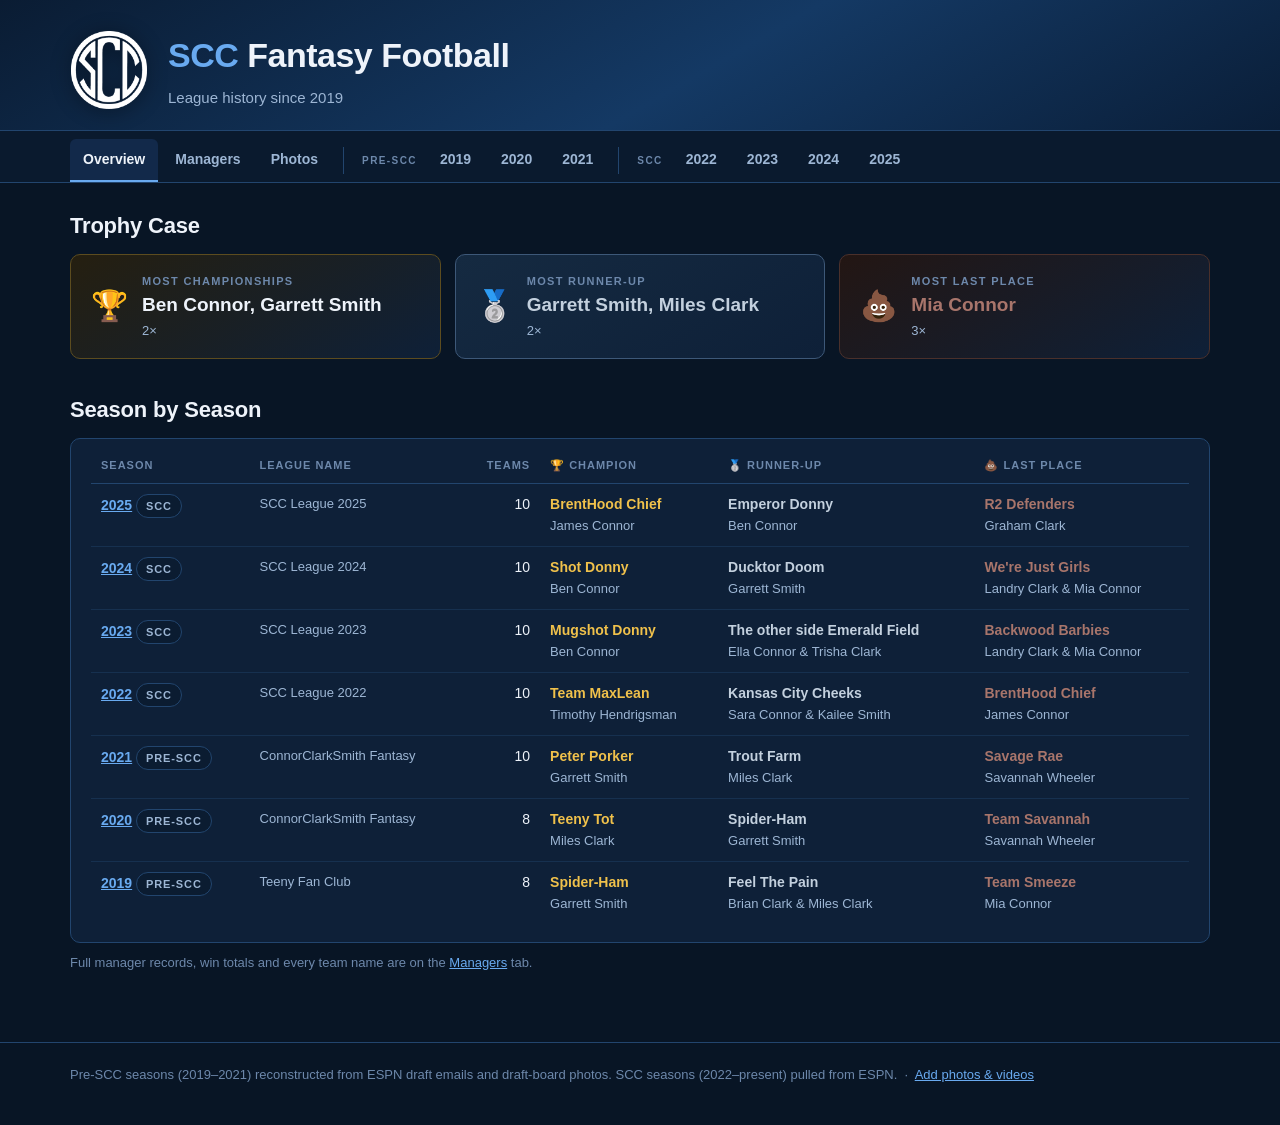
==== commit 78eca0a2: "Add files via upload" ====
--- a/SCC-Fantasy-History.html
+++ b/SCC-Fantasy-History.html
@@ -164,7 +164,7 @@
 .hero{position:relative}
 .hero::after{
   content:"";position:absolute;right:-6px;top:-14px;width:120px;height:120px;
-  background:url(logo-white.png) center/contain no-repeat;opacity:.045;pointer-events:none;
+  background:url(assets/logo-white.png) center/contain no-repeat;opacity:.045;pointer-events:none;
 }
 .medal{color:var(--silver)}
 .podium .card.silver{border-color:#3d5878;background:linear-gradient(150deg,#152a41,#0e2038)}
@@ -194,6 +194,25 @@
 }
 .gallery figure.vid .thumb:hover .play{background:radial-gradient(circle at center, rgba(8,21,37,.5) 0%, rgba(8,21,37,.15) 60%)}
 #lightbox video{max-width:100%;max-height:100%;border-radius:8px;background:#000;cursor:default}
+
+/* ---------- all-photos tab ---------- */
+.yearjump{display:flex;flex-wrap:wrap;gap:8px;margin:14px 0 6px}
+.yearjump a{
+  display:inline-flex;align-items:center;gap:7px;font-size:13px;font-weight:650;text-decoration:none;
+  background:var(--panel2);border:1px solid var(--line);border-radius:99px;padding:5px 13px;color:var(--muted);
+}
+.yearjump a:hover{background:#12294a;color:var(--ink);border-color:var(--blue)}
+.yearjump a span{
+  font-size:11px;font-weight:700;background:var(--blue-dk);color:#fff;
+  border-radius:99px;padding:1px 7px;min-width:20px;text-align:center;
+}
+.yearhead{
+  display:flex;align-items:baseline;justify-content:space-between;gap:14px;
+  margin:30px 0 12px;border-bottom:1px solid var(--line);padding-bottom:8px;
+}
+.yearhead h3{margin:0;font-size:19px;color:var(--ink);text-transform:none;letter-spacing:-.2px}
+.yearhead a{text-decoration:none;font-size:13px;white-space:nowrap}
+.yearhead a:hover{color:var(--blue-lt)}
 
 </style>
 <link rel="icon" href="assets/favicon.png">
@@ -223,7 +242,7 @@
 </div></footer>
 
 <div id="lightbox"><img alt=""><video controls playsinline style="display:none"></video></div>
-<script>window.SCC_DATA={"data/draft2019.json":[{"round":1,"overall":1,"team":"Spider-Ham","player":"Saquon Barkley","slot":1,"pos":"RB","nfl":"New York Giants"},{"round":1,"overall":2,"team":"Brentwood Chief","player":"Christian McCaffrey","slot":2,"pos":"RB","nfl":"Carolina Panthers"},{"round":1,"overall":3,"team":"Brenthood Thanos","player":"Alvin Kamara","slot":3,"pos":"RB","nfl":"New Orleans Saints"},{"round":1,"overall":4,"team":"Team Smeeze","player":"Ezekiel Elliott","slot":4,"pos":"RB","nfl":"Dallas Cowboys"},{"round":1,"overall":5,"team":"Team Kailee","player":"David Johnson","slot":5,"pos":"RB","nfl":"Arizona Cardinals"},{"round":1,"overall":6,"team":"Team Savannah","player":"Le'Veon Bell","slot":6,"pos":"RB","nfl":"New York Jets"},{"round":1,"overall":7,"team":"Feel The Pain","player":"Patrick Mahomes","slot":7,"pos":"QB","nfl":"Kansas City Chiefs"},{"round":1,"overall":8,"team":"SConnor Smash","player":"Keenan Allen","slot":8,"pos":"WR","nfl":"Los Angeles Chargers"},{"round":2,"overall":9,"team":"SConnor Smash","player":"Melvin Gordon","slot":8,"pos":"RB","nfl":"Los Angeles Chargers"},{"round":2,"overall":10,"team":"Feel The Pain","player":"Joe Mixon","slot":7,"pos":"RB","nfl":"Cincinnati Bengals"},{"round":2,"overall":11,"team":"Team Savannah","player":"Tyreek Hill","slot":6,"pos":"WR","nfl":"Kansas City Chiefs"},{"round":2,"overall":12,"team":"Team Kailee","player":"DeAndre Hopkins","slot":5,"pos":"WR","nfl":"Houston Texans"},{"round":2,"overall":13,"team":"Team Smeeze","player":"Jared Cook","slot":4,"pos":"TE","nfl":"New Orleans Saints"},{"round":2,"overall":14,"team":"Brenthood Thanos","player":"Odell Beckham Jr.","slot":3,"pos":"WR","nfl":"Cleveland Browns"},{"round":2,"overall":15,"team":"Brentwood Chief","player":"Baker Mayfield","slot":2,"pos":"QB","nfl":"Cleveland Browns"},{"round":2,"overall":16,"team":"Spider-Ham","player":"James Conner","slot":1,"pos":"RB","nfl":"Pittsburgh Steelers"},{"round":3,"overall":17,"team":"Spider-Ham","player":"Michael Thomas","slot":1,"pos":"WR","nfl":"New Orleans Saints"},{"round":3,"overall":18,"team":"Brentwood Chief","player":"Drew Brees","slot":2,"pos":"QB","nfl":"New Orleans Saints"},{"round":3,"overall":19,"team":"Brenthood Thanos","player":"Antonio Brown","slot":3,"pos":"WR","nfl":"Oakland Raiders"},{"round":3,"overall":20,"team":"Team Smeeze","player":"A.J. Green","slot":4,"pos":"WR","nfl":"Cincinnati Bengals"},{"round":3,"overall":21,"team":"Team Kailee","player":"Davante Adams","slot":5,"pos":"WR","nfl":"Green Bay Packers"},{"round":3,"overall":22,"team":"Team Savannah","player":"Nick Chubb","slot":6,"pos":"RB","nfl":"Cleveland Browns"},{"round":3,"overall":23,"team":"Feel The Pain","player":"Travis Kelce","slot":7,"pos":"TE","nfl":"Kansas City Chiefs"},{"round":3,"overall":24,"team":"SConnor Smash","player":"Devonta Freeman","slot":8,"pos":"RB","nfl":"Atlanta Falcons"},{"round":4,"overall":25,"team":"SConnor Smash","player":"Stefon Diggs","slot":8,"pos":"WR","nfl":"Minnesota Vikings"},{"round":4,"overall":26,"team":"Feel The Pain","player":"Julio Jones","slot":7,"pos":"WR","nfl":"Atlanta Falcons"},{"round":4,"overall":27,"team":"Team Savannah","player":"JuJu Smith-Schuster","slot":6,"pos":"WR","nfl":"Pittsburgh Steelers"},{"round":4,"overall":28,"team":"Team Kailee","player":"Todd Gurley II","slot":5,"pos":"RB","nfl":"Los Angeles Rams"},{"round":4,"overall":29,"team":"Team Smeeze","player":"Chargers D/ST","slot":4,"pos":"D/ST","nfl":"Los Angeles Chargers"},{"round":4,"overall":30,"team":"Brenthood Thanos","player":"Russell Wilson","slot":3,"pos":"QB","nfl":"Seattle Seahawks"},{"round":4,"overall":31,"team":"Brentwood Chief","player":"George Kittle","slot":2,"pos":"TE","nfl":"San Francisco 49ers"},{"round":4,"overall":32,"team":"Spider-Ham","player":"Mike Evans","slot":1,"pos":"WR","nfl":"Tampa Bay Buccaneers"},{"round":5,"overall":33,"team":"Spider-Ham","player":"Dalvin Cook","slot":1,"pos":"RB","nfl":"Minnesota Vikings"},{"round":5,"overall":34,"team":"Brentwood Chief","player":"Amari Cooper","slot":2,"pos":"WR","nfl":"Dallas Cowboys"},{"round":5,"overall":35,"team":"Brenthood Thanos","player":"Hunter Henry","slot":3,"pos":"TE","nfl":"Los Angeles Chargers"},{"round":5,"overall":36,"team":"Team Smeeze","player":"LeSean McCoy","slot":4,"pos":"RB","nfl":"Buffalo Bills"},{"round":5,"overall":37,"team":"Team Kailee","player":"Derrick Henry","slot":5,"pos":"RB","nfl":"Tennessee Titans"},{"round":5,"overall":38,"team":"Team Savannah","player":"Zach Ertz","slot":6,"pos":"TE","nfl":"Philadelphia Eagles"},{"round":5,"overall":39,"team":"Feel The Pain","player":"Chris Carson","slot":7,"pos":"RB","nfl":"Seattle Seahawks"},{"round":5,"overall":40,"team":"SConnor Smash","player":"Kerryon Johnson","slot":8,"pos":"RB","nfl":"Detroit Lions"},{"round":6,"overall":41,"team":"SConnor Smash","player":"Josh Jacobs","slot":8,"pos":"RB","nfl":"Oakland Raiders"},{"round":6,"overall":42,"team":"Feel The Pain","player":"Julian Edelman","slot":7,"pos":"WR","nfl":"New England Patriots"},{"round":6,"overall":43,"team":"Team Savannah","player":"Leonard Fournette","slot":6,"pos":"RB","nfl":"Jacksonville Jaguars"},{"round":6,"overall":44,"team":"Team Kailee","player":"Aaron Jones","slot":5,"pos":"RB","nfl":"Green Bay Packers"},{"round":6,"overall":45,"team":"Team Smeeze","player":"Darrell Henderson","slot":4,"pos":"RB","nfl":"Los Angeles Rams"},{"round":6,"overall":46,"team":"Brenthood Thanos","player":"Phillip Lindsay","slot":3,"pos":"RB","nfl":"Denver Broncos"},{"round":6,"overall":47,"team":"Brentwood Chief","player":"Dede Westbrook","slot":2,"pos":"WR","nfl":"Jacksonville Jaguars"},{"round":6,"overall":48,"team":"Spider-Ham","player":"O.J. Howard","slot":1,"pos":"TE","nfl":"Tampa Bay Buccaneers"},{"round":7,"overall":49,"team":"Spider-Ham","player":"Brandin Cooks","slot":1,"pos":"WR","nfl":"Los Angeles Rams"},{"round":7,"overall":50,"team":"Brentwood Chief","player":"Cam Newton","slot":2,"pos":"QB","nfl":"Carolina Panthers"},{"round":7,"overall":51,"team":"Brenthood Thanos","player":"Seahawks D/ST","slot":3,"pos":"D/ST","nfl":"Seattle Seahawks"},{"round":7,"overall":52,"team":"Team Smeeze","player":"Sterling Shepard","slot":4,"pos":"WR","nfl":"New York Giants"},{"round":7,"overall":53,"team":"Team Kailee","player":"Sony Michel","slot":5,"pos":"RB","nfl":"New England Patriots"},{"round":7,"overall":54,"team":"Team Savannah","player":"Matt Ryan","slot":6,"pos":"QB","nfl":"Atlanta Falcons"},{"round":7,"overall":55,"team":"Feel The Pain","player":"Greg Zuerlein","slot":7,"pos":"K","nfl":"Los Angeles Rams"},{"round":7,"overall":56,"team":"SConnor Smash","player":"Robert Woods","slot":8,"pos":"WR","nfl":"Los Angeles Rams"},{"round":8,"overall":57,"team":"SConnor Smash","player":"Mark Ingram II","slot":8,"pos":"RB","nfl":"Baltimore Ravens"},{"round":8,"overall":58,"team":"Feel The Pain","player":"Adam Thielen","slot":7,"pos":"WR","nfl":"Minnesota Vikings"},{"round":8,"overall":59,"team":"Team Savannah","player":"David Montgomery","slot":6,"pos":"RB","nfl":"Chicago Bears"},{"round":8,"overall":60,"team":"Team Kailee","player":"Kenny Golladay","slot":5,"pos":"WR","nfl":"Detroit Lions"},{"round":8,"overall":61,"team":"Team Smeeze","player":"Kenyan Drake","slot":4,"pos":"RB","nfl":"Miami Dolphins"},{"round":8,"overall":62,"team":"Brenthood Thanos","player":"Jason Myers","slot":3,"pos":"K","nfl":"Seattle Seahawks"},{"round":8,"overall":63,"team":"Brentwood Chief","player":"David Njoku","slot":2,"pos":"TE","nfl":"Cleveland Browns"},{"round":8,"overall":64,"team":"Spider-Ham","player":"Mike Williams","slot":1,"pos":"WR","nfl":"Los Angeles Chargers"},{"round":9,"overall":65,"team":"Spider-Ham","player":"Aaron Rodgers","slot":1,"pos":"QB","nfl":"Green Bay Packers"},{"round":9,"overall":66,"team":"Brentwood Chief","player":"Dion Lewis","slot":2,"pos":"RB","nfl":"Tennessee Titans"},{"round":9,"overall":67,"team":"Brenthood Thanos","player":"Kyler Murray","slot":3,"pos":"QB","nfl":"Arizona Cardinals"},{"round":9,"overall":68,"team":"Team Smeeze","player":"Chris Godwin","slot":4,"pos":"WR","nfl":"Tampa Bay Buccaneers"},{"round":9,"overall":69,"team":"Team Kailee","player":"T.Y. Hilton","slot":5,"pos":"WR","nfl":"Indianapolis Colts"},{"round":9,"overall":70,"team":"Team Savannah","player":"Tyler Lockett","slot":6,"pos":"WR","nfl":"Seattle Seahawks"},{"round":9,"overall":71,"team":"Feel The Pain","player":"Deshaun Watson","slot":7,"pos":"QB","nfl":"Houston Texans"},{"round":9,"overall":72,"team":"SConnor Smash","player":"Jarvis Landry","slot":8,"pos":"WR","nfl":"Cleveland Browns"},{"round":10,"overall":73,"team":"SConnor Smash","player":"Dak Prescott","slot":8,"pos":"QB","nfl":"Dallas Cowboys"},{"round":10,"overall":74,"team":"Feel The Pain","player":"Larry Fitzgerald","slot":7,"pos":"WR","nfl":"Arizona Cardinals"},{"round":10,"overall":75,"team":"Team Savannah","player":"Alshon Jeffery","slot":6,"pos":"WR","nfl":"Philadelphia Eagles"},{"round":10,"overall":76,"team":"Team Kailee","player":"Cooper Kupp","slot":5,"pos":"WR","nfl":"Los Angeles Rams"},{"round":10,"overall":77,"team":"Team Smeeze","player":"Kirk Cousins","slot":4,"pos":"QB","nfl":"Minnesota Vikings"},{"round":10,"overall":78,"team":"Brenthood Thanos","player":"Ronald Jones","slot":3,"pos":"RB","nfl":"Tampa Bay Buccaneers"},{"round":10,"overall":79,"team":"Brentwood Chief","player":"Andy Isabella","slot":2,"pos":"WR","nfl":"Arizona Cardinals"},{"round":10,"overall":80,"team":"Spider-Ham","player":"Justin Tucker","slot":1,"pos":"K","nfl":"Baltimore Ravens"},{"round":11,"overall":81,"team":"Spider-Ham","player":"Bears D/ST","slot":1,"pos":"D/ST","nfl":"Chicago Bears"},{"round":11,"overall":82,"team":"Brentwood Chief","player":"Texans D/ST","slot":2,"pos":"D/ST","nfl":"Houston Texans"},{"round":11,"overall":83,"team":"Brenthood Thanos","player":"Kalen Ballage","slot":3,"pos":"RB","nfl":"Miami Dolphins"},{"round":11,"overall":84,"team":"Team Smeeze","player":"Aldrick Rosas","slot":4,"pos":"K","nfl":"New York Giants"},{"round":11,"overall":85,"team":"Team Kailee","player":"DJ Moore","slot":5,"pos":"WR","nfl":"Carolina Panthers"},{"round":11,"overall":86,"team":"Team Savannah","player":"Harrison Butker","slot":6,"pos":"K","nfl":"Kansas City Chiefs"},{"round":11,"overall":87,"team":"Feel The Pain","player":"Marlon Mack","slot":7,"pos":"RB","nfl":"Indianapolis Colts"},{"round":11,"overall":88,"team":"SConnor Smash","player":"Miles Sanders","slot":8,"pos":"RB","nfl":"Philadelphia Eagles"},{"round":12,"overall":89,"team":"SConnor Smash","player":"Derrius Guice","slot":8,"pos":"RB","nfl":"Washington Redskins"},{"round":12,"overall":90,"team":"Feel The Pain","player":"Jaguars D/ST","slot":7,"pos":"D/ST","nfl":"Jacksonville Jaguars"},{"round":12,"overall":91,"team":"Team Savannah","player":"Jared Goff","slot":6,"pos":"QB","nfl":"Los Angeles Rams"},{"round":12,"overall":92,"team":"Team Kailee","player":"Allen Robinson","slot":5,"pos":"WR","nfl":"Chicago Bears"},{"round":12,"overall":93,"team":"Team Smeeze","player":"Tom Brady","slot":4,"pos":"QB","nfl":"New England Patriots"},{"round":12,"overall":94,"team":"Brenthood Thanos","player":"Rashaad Penny","slot":3,"pos":"RB","nfl":"Seattle Seahawks"},{"round":12,"overall":95,"team":"Brentwood Chief","player":"Redskins D/ST","slot":2,"pos":"D/ST","nfl":"Washington Redskins"},{"round":12,"overall":96,"team":"Spider-Ham","player":"Calvin Ridley","slot":1,"pos":"WR","nfl":"Atlanta Falcons"},{"round":13,"overall":97,"team":"Spider-Ham","player":"Duke Johnson Jr.","slot":1,"pos":"RB","nfl":"Houston Texans"},{"round":13,"overall":98,"team":"Brentwood Chief","player":"Josh Gordon","slot":2,"pos":"WR","nfl":"New England Patriots"},{"round":13,"overall":99,"team":"Brenthood Thanos","player":"Sammy Watkins","slot":3,"pos":"WR","nfl":"Kansas City Chiefs"},{"round":13,"overall":100,"team":"Team Smeeze","player":"Geronimo Allison","slot":4,"pos":"WR","nfl":"Green Bay Packers"},{"round":13,"overall":101,"team":"Team Kailee","player":"Evan Engram","slot":5,"pos":"TE","nfl":"New York Giants"},{"round":13,"overall":102,"team":"Team Savannah","player":"Matt Breida","slot":6,"pos":"RB","nfl":"San Francisco 49ers"},{"round":13,"overall":103,"team":"Feel The Pain","player":"Corey Davis","slot":7,"pos":"WR","nfl":"Tennessee Titans"},{"round":13,"overall":104,"team":"SConnor Smash","player":"Tevin Coleman","slot":8,"pos":"RB","nfl":"San Francisco 49ers"},{"round":14,"overall":105,"team":"SConnor Smash","player":"Jordan Reed","slot":8,"pos":"TE","nfl":"Washington Redskins"},{"round":14,"overall":106,"team":"Feel The Pain","player":"James White","slot":7,"pos":"RB","nfl":"New England Patriots"},{"round":14,"overall":107,"team":"Team Savannah","player":"Vance McDonald","slot":6,"pos":"TE","nfl":"Pittsburgh Steelers"},{"round":14,"overall":108,"team":"Team Kailee","player":"Carson Wentz","slot":5,"pos":"QB","nfl":"Philadelphia Eagles"},{"round":14,"overall":109,"team":"Team Smeeze","player":"Trey Burton","slot":4,"pos":"TE","nfl":"Chicago Bears"},{"round":14,"overall":110,"team":"Brenthood Thanos","player":"Austin Hooper","slot":3,"pos":"TE","nfl":"Atlanta Falcons"},{"round":14,"overall":111,"team":"Brentwood Chief","player":"Tyler Boyd","slot":2,"pos":"WR","nfl":"Cincinnati Bengals"},{"round":14,"overall":112,"team":"Spider-Ham","player":"Michael Gallup","slot":1,"pos":"WR","nfl":"Dallas Cowboys"},{"round":15,"overall":113,"team":"Spider-Ham","player":"Delanie Walker","slot":1,"pos":"TE","nfl":"Tennessee Titans"},{"round":15,"overall":114,"team":"Brentwood Chief","player":"Robby Anderson","slot":2,"pos":"WR","nfl":"New York Jets"},{"round":15,"overall":115,"team":"Brenthood Thanos","player":"Emmanuel Sanders","slot":3,"pos":"WR","nfl":"Denver Broncos"},{"round":15,"overall":116,"team":"Team Smeeze","player":"Ben Roethlisberger","slot":4,"pos":"QB","nfl":"Pittsburgh Steelers"},{"round":15,"overall":117,"team":"Team Kailee","player":"Bills D/ST","slot":5,"pos":"D/ST","nfl":"Buffalo Bills"},{"round":15,"overall":118,"team":"Team Savannah","player":"Devin Singletary","slot":6,"pos":"RB","nfl":"Buffalo Bills"},{"round":15,"overall":119,"team":"Feel The Pain","player":"Mark Andrews","slot":7,"pos":"TE","nfl":"Baltimore Ravens"},{"round":15,"overall":120,"team":"SConnor Smash","player":"Rams D/ST","slot":8,"pos":"D/ST","nfl":"Los Angeles Rams"},{"round":16,"overall":121,"team":"SConnor Smash","player":"Wil Lutz","slot":8,"pos":"K","nfl":"New Orleans Saints"},{"round":16,"overall":122,"team":"Feel The Pain","player":"Marquise Brown","slot":7,"pos":"WR","nfl":"Baltimore Ravens"},{"round":16,"overall":123,"team":"Team Savannah","player":"Saints D/ST","slot":6,"pos":"D/ST","nfl":"New Orleans Saints"},{"round":16,"overall":124,"team":"Team Kailee","player":"Stephen Gostkowski","slot":5,"pos":"K","nfl":"New England Patriots"},{"round":16,"overall":125,"team":"Team Smeeze","player":"Marvin Jones Jr.","slot":4,"pos":"WR","nfl":"Detroit Lions"},{"round":16,"overall":126,"team":"Brenthood Thanos","player":"Robbie Gould","slot":3,"pos":"K","nfl":"San Francisco 49ers"},{"round":16,"overall":127,"team":"Brentwood Chief","player":"Ka'imi Fairbairn","slot":2,"pos":"K","nfl":"Houston Texans"},{"round":16,"overall":128,"team":"Spider-Ham","player":"Curtis Samuel","slot":1,"pos":"WR","nfl":"Carolina Panthers"}],"data/draft2020.json":[{"round":1,"overall":1,"team":"FLUFFY BUNNIES","player":"Christian McCaffrey","slot":1,"pos":"RB","nfl":"Carolina Panthers"},{"round":1,"overall":2,"team":"Teeny Tot","player":"Saquon Barkley","slot":2,"pos":"RB","nfl":"New York Giants"},{"round":1,"overall":3,"team":"Southside Smalldogs","player":"Ezekiel Elliott","slot":3,"pos":"RB","nfl":"Dallas Cowboys"},{"round":1,"overall":4,"team":"Team Savannah","player":"Dalvin Cook","slot":4,"pos":"RB","nfl":"Minnesota Vikings"},{"round":1,"overall":5,"team":"BrentHood Chief","player":"Kenny Golladay","slot":5,"pos":"WR","nfl":"Detroit Lions"},{"round":1,"overall":6,"team":"Spider-Ham","player":"Alvin Kamara","slot":6,"pos":"RB","nfl":"New Orleans Saints"},{"round":1,"overall":7,"team":"PowderPuff Girls","player":"Nick Chubb","slot":7,"pos":"RB","nfl":"Cleveland Browns"},{"round":1,"overall":8,"team":"Feel The Pain","player":"Kyler Murray","slot":8,"pos":"QB","nfl":"Arizona Cardinals"},{"round":2,"overall":9,"team":"Feel The Pain","player":"Joe Mixon","slot":8,"pos":"RB","nfl":"Cincinnati Bengals"},{"round":2,"overall":10,"team":"PowderPuff Girls","player":"Derrick Henry","slot":7,"pos":"RB","nfl":"Tennessee Titans"},{"round":2,"overall":11,"team":"Spider-Ham","player":"Michael Thomas","slot":6,"pos":"WR","nfl":"New Orleans Saints"},{"round":2,"overall":12,"team":"BrentHood Chief","player":"Austin Ekeler","slot":5,"pos":"RB","nfl":"Los Angeles Chargers"},{"round":2,"overall":13,"team":"Team Savannah","player":"Miles Sanders","slot":4,"pos":"RB","nfl":"Philadelphia Eagles"},{"round":2,"overall":14,"team":"Southside Smalldogs","player":"Clyde Edwards-Helaire","slot":3,"pos":"RB","nfl":"Kansas City Chiefs"},{"round":2,"overall":15,"team":"Teeny Tot","player":"Patrick Mahomes","slot":2,"pos":"QB","nfl":"Kansas City Chiefs"},{"round":2,"overall":16,"team":"FLUFFY BUNNIES","player":"Julio Jones","slot":1,"pos":"WR","nfl":"Atlanta Falcons"},{"round":3,"overall":17,"team":"FLUFFY BUNNIES","player":"Kenyan Drake","slot":1,"pos":"RB","nfl":"Arizona Cardinals"},{"round":3,"overall":18,"team":"Teeny Tot","player":"Mike Evans","slot":2,"pos":"WR","nfl":"Tampa Bay Buccaneers"},{"round":3,"overall":19,"team":"Southside Smalldogs","player":"Davante Adams","slot":3,"pos":"WR","nfl":"Green Bay Packers"},{"round":3,"overall":20,"team":"Team Savannah","player":"Josh Jacobs","slot":4,"pos":"RB","nfl":"Las Vegas Raiders"},{"round":3,"overall":21,"team":"BrentHood Chief","player":"Todd Gurley II","slot":5,"pos":"RB","nfl":"Atlanta Falcons"},{"round":3,"overall":22,"team":"Spider-Ham","player":"Travis Kelce","slot":6,"pos":"TE","nfl":"Kansas City Chiefs"},{"round":3,"overall":23,"team":"PowderPuff Girls","player":"Lamar Jackson","slot":7,"pos":"QB","nfl":"Baltimore Ravens"},{"round":3,"overall":24,"team":"Feel The Pain","player":"DeAndre Hopkins","slot":8,"pos":"WR","nfl":"Arizona Cardinals"},{"round":4,"overall":25,"team":"Feel The Pain","player":"George Kittle","slot":8,"pos":"TE","nfl":"San Francisco 49ers"},{"round":4,"overall":26,"team":"PowderPuff Girls","player":"Chris Godwin","slot":7,"pos":"WR","nfl":"Tampa Bay Buccaneers"},{"round":4,"overall":27,"team":"Spider-Ham","player":"Aaron Jones","slot":6,"pos":"RB","nfl":"Green Bay Packers"},{"round":4,"overall":28,"team":"BrentHood Chief","player":"Joe Burrow","slot":5,"pos":"QB","nfl":"Cincinnati Bengals"},{"round":4,"overall":29,"team":"Team Savannah","player":"Tyreek Hill","slot":4,"pos":"WR","nfl":"Kansas City Chiefs"},{"round":4,"overall":30,"team":"Southside Smalldogs","player":"Russell Wilson","slot":3,"pos":"QB","nfl":"Seattle Seahawks"},{"round":4,"overall":31,"team":"Teeny Tot","player":"Mark Andrews","slot":2,"pos":"TE","nfl":"Baltimore Ravens"},{"round":4,"overall":32,"team":"FLUFFY BUNNIES","player":"Dak Prescott","slot":1,"pos":"QB","nfl":"Dallas Cowboys"},{"round":5,"overall":33,"team":"FLUFFY BUNNIES","player":"Allen Robinson II","slot":1,"pos":"WR","nfl":"Chicago Bears"},{"round":5,"overall":34,"team":"Teeny Tot","player":"Odell Beckham Jr.","slot":2,"pos":"WR","nfl":"Cleveland Browns"},{"round":5,"overall":35,"team":"Southside Smalldogs","player":"Tyler Lockett","slot":3,"pos":"WR","nfl":"Seattle Seahawks"},{"round":5,"overall":36,"team":"Team Savannah","player":"DJ Moore","slot":4,"pos":"WR","nfl":"Carolina Panthers"},{"round":5,"overall":37,"team":"BrentHood Chief","player":"Le'Veon Bell","slot":5,"pos":"RB","nfl":"New York Jets"},{"round":5,"overall":38,"team":"Spider-Ham","player":"JuJu Smith-Schuster","slot":6,"pos":"WR","nfl":"Pittsburgh Steelers"},{"round":5,"overall":39,"team":"PowderPuff Girls","player":"Adam Thielen","slot":7,"pos":"WR","nfl":"Minnesota Vikings"},{"round":5,"overall":40,"team":"Feel The Pain","player":"DK Metcalf","slot":8,"pos":"WR","nfl":"Seattle Seahawks"},{"round":6,"overall":41,"team":"Feel The Pain","player":"Marlon Mack","slot":8,"pos":"RB","nfl":"Indianapolis Colts"},{"round":6,"overall":42,"team":"PowderPuff Girls","player":"Zach Ertz","slot":7,"pos":"TE","nfl":"Philadelphia Eagles"},{"round":6,"overall":43,"team":"Spider-Ham","player":"Deshaun Watson","slot":6,"pos":"QB","nfl":"Houston Texans"},{"round":6,"overall":44,"team":"BrentHood Chief","player":"Drew Brees","slot":5,"pos":"QB","nfl":"New Orleans Saints"},{"round":6,"overall":45,"team":"Team Savannah","player":"Amari Cooper","slot":4,"pos":"WR","nfl":"Dallas Cowboys"},{"round":6,"overall":46,"team":"Southside Smalldogs","player":"Rob Gronkowski","slot":3,"pos":"TE","nfl":"Tampa Bay Buccaneers"},{"round":6,"overall":47,"team":"Teeny Tot","player":"Chris Carson","slot":2,"pos":"RB","nfl":"Seattle Seahawks"},{"round":6,"overall":48,"team":"FLUFFY BUNNIES","player":"David Johnson","slot":1,"pos":"RB","nfl":"Houston Texans"},{"round":7,"overall":49,"team":"FLUFFY BUNNIES","player":"Evan Engram","slot":1,"pos":"TE","nfl":"New York Giants"},{"round":7,"overall":50,"team":"Teeny Tot","player":"Marquise Brown","slot":2,"pos":"WR","nfl":"Baltimore Ravens"},{"round":7,"overall":51,"team":"Southside Smalldogs","player":"Courtland Sutton","slot":3,"pos":"WR","nfl":"Denver Broncos"},{"round":7,"overall":52,"team":"Team Savannah","player":"Calvin Ridley","slot":4,"pos":"WR","nfl":"Atlanta Falcons"},{"round":7,"overall":53,"team":"BrentHood Chief","player":"Keenan Allen","slot":5,"pos":"WR","nfl":"Los Angeles Chargers"},{"round":7,"overall":54,"team":"Spider-Ham","player":"A.J. Brown","slot":6,"pos":"WR","nfl":"Tennessee Titans"},{"round":7,"overall":55,"team":"PowderPuff Girls","player":"Cam Newton","slot":7,"pos":"QB","nfl":"New England Patriots"},{"round":7,"overall":56,"team":"Feel The Pain","player":"CeeDee Lamb","slot":8,"pos":"WR","nfl":"Dallas Cowboys"},{"round":8,"overall":57,"team":"Feel The Pain","player":"Jonathan Taylor","slot":8,"pos":"RB","nfl":"Indianapolis Colts"},{"round":8,"overall":58,"team":"PowderPuff Girls","player":"Robert Woods","slot":7,"pos":"WR","nfl":"Los Angeles Rams"},{"round":8,"overall":59,"team":"Spider-Ham","player":"Melvin Gordon","slot":6,"pos":"RB","nfl":"Denver Broncos"},{"round":8,"overall":60,"team":"BrentHood Chief","player":"Noah Fant","slot":5,"pos":"TE","nfl":"Denver Broncos"},{"round":8,"overall":61,"team":"Team Savannah","player":"Cooper Kupp","slot":4,"pos":"WR","nfl":"Los Angeles Rams"},{"round":8,"overall":62,"team":"Southside Smalldogs","player":"James Conner","slot":3,"pos":"RB","nfl":"Pittsburgh Steelers"},{"round":8,"overall":63,"team":"Teeny Tot","player":"Hunter Henry","slot":2,"pos":"TE","nfl":"Los Angeles Chargers"},{"round":8,"overall":64,"team":"FLUFFY BUNNIES","player":"Wil Lutz","slot":1,"pos":"K","nfl":"New Orleans Saints"},{"round":9,"overall":65,"team":"FLUFFY BUNNIES","player":"Colts D/ST","slot":1,"pos":"D/ST","nfl":"Indianapolis Colts"},{"round":9,"overall":66,"team":"Teeny Tot","player":"Stefon Diggs","slot":2,"pos":"WR","nfl":"Buffalo Bills"},{"round":9,"overall":67,"team":"Southside Smalldogs","player":"Jarvis Landry","slot":3,"pos":"WR","nfl":"Cleveland Browns"},{"round":9,"overall":68,"team":"Team Savannah","player":"Cam Akers","slot":4,"pos":"RB","nfl":"Los Angeles Rams"},{"round":9,"overall":69,"team":"BrentHood Chief","player":"Leonard Fournette","slot":5,"pos":"RB","nfl":"Tampa Bay Buccaneers"},{"round":9,"overall":70,"team":"Spider-Ham","player":"Michael Gallup","slot":6,"pos":"WR","nfl":"Dallas Cowboys"},{"round":9,"overall":71,"team":"PowderPuff Girls","player":"Kareem Hunt","slot":7,"pos":"RB","nfl":"Cleveland Browns"},{"round":9,"overall":72,"team":"Feel The Pain","player":"Justin Tucker","slot":8,"pos":"K","nfl":"Baltimore Ravens"},{"round":10,"overall":73,"team":"Feel The Pain","player":"A.J. Green","slot":8,"pos":"WR","nfl":"Cincinnati Bengals"},{"round":10,"overall":74,"team":"PowderPuff Girls","player":"T.Y. Hilton","slot":7,"pos":"WR","nfl":"Indianapolis Colts"},{"round":10,"overall":75,"team":"Spider-Ham","player":"Harrison Butker","slot":6,"pos":"K","nfl":"Kansas City Chiefs"},{"round":10,"overall":76,"team":"BrentHood Chief","player":"Terry McLaurin","slot":5,"pos":"WR","nfl":"Washington"},{"round":10,"overall":77,"team":"Team Savannah","player":"Devin Singletary","slot":4,"pos":"RB","nfl":"Buffalo Bills"},{"round":10,"overall":78,"team":"Southside Smalldogs","player":"DJ Chark Jr.","slot":3,"pos":"WR","nfl":"Jacksonville Jaguars"},{"round":10,"overall":79,"team":"Teeny Tot","player":"Phillip Lindsay","slot":2,"pos":"RB","nfl":"Denver Broncos"},{"round":10,"overall":80,"team":"FLUFFY BUNNIES","player":"D'Andre Swift","slot":1,"pos":"RB","nfl":"Detroit Lions"},{"round":11,"overall":81,"team":"FLUFFY BUNNIES","player":"Tyler Boyd","slot":1,"pos":"WR","nfl":"Cincinnati Bengals"},{"round":11,"overall":82,"team":"Teeny Tot","player":"Greg Zuerlein","slot":2,"pos":"K","nfl":"Dallas Cowboys"},{"round":11,"overall":83,"team":"Southside Smalldogs","player":"Raheem Mostert","slot":3,"pos":"RB","nfl":"San Francisco 49ers"},{"round":11,"overall":84,"team":"Team Savannah","player":"Darren Waller","slot":4,"pos":"TE","nfl":"Las Vegas Raiders"},{"round":11,"overall":85,"team":"BrentHood Chief","player":"T.J. Hockenson","slot":5,"pos":"TE","nfl":"Detroit Lions"},{"round":11,"overall":86,"team":"Spider-Ham","player":"David Montgomery","slot":6,"pos":"RB","nfl":"Chicago Bears"},{"round":11,"overall":87,"team":"PowderPuff Girls","player":"Robbie Gould","slot":7,"pos":"K","nfl":"San Francisco 49ers"},{"round":11,"overall":88,"team":"Feel The Pain","player":"Sterling Shepard","slot":8,"pos":"WR","nfl":"New York Giants"},{"round":12,"overall":89,"team":"Feel The Pain","player":"Mark Ingram II","slot":8,"pos":"RB","nfl":"Baltimore Ravens"},{"round":12,"overall":90,"team":"PowderPuff Girls","player":"Jared Cook","slot":7,"pos":"TE","nfl":"New Orleans Saints"},{"round":12,"overall":91,"team":"Spider-Ham","player":"Blake Jarwin","slot":6,"pos":"TE","nfl":"Dallas Cowboys"},{"round":12,"overall":92,"team":"BrentHood Chief","player":"Matt Prater","slot":5,"pos":"K","nfl":"Detroit Lions"},{"round":12,"overall":93,"team":"Team Savannah","player":"DeVante Parker","slot":4,"pos":"WR","nfl":"Miami Dolphins"},{"round":12,"overall":94,"team":"Southside Smalldogs","player":"Tyler Higbee","slot":3,"pos":"TE","nfl":"Los Angeles Rams"},{"round":12,"overall":95,"team":"Teeny Tot","player":"Henry Ruggs III","slot":2,"pos":"WR","nfl":"Las Vegas Raiders"},{"round":12,"overall":96,"team":"FLUFFY BUNNIES","player":"Marvin Jones Jr.","slot":1,"pos":"WR","nfl":"Detroit Lions"},{"round":13,"overall":97,"team":"FLUFFY BUNNIES","player":"Deebo Samuel","slot":1,"pos":"WR","nfl":"San Francisco 49ers"},{"round":13,"overall":98,"team":"Teeny Tot","player":"Jerry Jeudy","slot":2,"pos":"WR","nfl":"Denver Broncos"},{"round":13,"overall":99,"team":"Southside Smalldogs","player":"Chris Boswell","slot":3,"pos":"K","nfl":"Pittsburgh Steelers"},{"round":13,"overall":100,"team":"Team Savannah","player":"Will Fuller V","slot":4,"pos":"WR","nfl":"Houston Texans"},{"round":13,"overall":101,"team":"BrentHood Chief","player":"Julian Edelman","slot":5,"pos":"WR","nfl":"New England Patriots"},{"round":13,"overall":102,"team":"Spider-Ham","player":"Brandin Cooks","slot":6,"pos":"WR","nfl":"Houston Texans"},{"round":13,"overall":103,"team":"PowderPuff Girls","player":"Robby Anderson","slot":7,"pos":"WR","nfl":"Carolina Panthers"},{"round":13,"overall":104,"team":"Feel The Pain","player":"Tom Brady","slot":8,"pos":"QB","nfl":"Tampa Bay Buccaneers"},{"round":14,"overall":105,"team":"Feel The Pain","player":"Kyle Rudolph","slot":8,"pos":"TE","nfl":"Minnesota Vikings"},{"round":14,"overall":106,"team":"PowderPuff Girls","player":"Hayden Hurst","slot":7,"pos":"TE","nfl":"Atlanta Falcons"},{"round":14,"overall":107,"team":"Spider-Ham","player":"Josh Allen","slot":6,"pos":"QB","nfl":"Buffalo Bills"},{"round":14,"overall":108,"team":"BrentHood Chief","player":"Darius Slayton","slot":5,"pos":"WR","nfl":"New York Giants"},{"round":14,"overall":109,"team":"Team Savannah","player":"Matt Ryan","slot":4,"pos":"QB","nfl":"Atlanta Falcons"},{"round":14,"overall":110,"team":"Southside Smalldogs","player":"Matthew Stafford","slot":3,"pos":"QB","nfl":"Detroit Lions"},{"round":14,"overall":111,"team":"Teeny Tot","player":"Ryan Tannehill","slot":2,"pos":"QB","nfl":"Tennessee Titans"},{"round":14,"overall":112,"team":"FLUFFY BUNNIES","player":"Jared Goff","slot":1,"pos":"QB","nfl":"Los Angeles Rams"},{"round":15,"overall":113,"team":"FLUFFY BUNNIES","player":"Jonnu Smith","slot":1,"pos":"TE","nfl":"Tennessee Titans"},{"round":15,"overall":114,"team":"Teeny Tot","player":"Patriots D/ST","slot":2,"pos":"D/ST","nfl":"New England Patriots"},{"round":15,"overall":115,"team":"Southside Smalldogs","player":"Steelers D/ST","slot":3,"pos":"D/ST","nfl":"Pittsburgh Steelers"},{"round":15,"overall":116,"team":"Team Savannah","player":"Bills D/ST","slot":4,"pos":"D/ST","nfl":"Buffalo Bills"},{"round":15,"overall":117,"team":"BrentHood Chief","player":"49ers D/ST","slot":5,"pos":"D/ST","nfl":"San Francisco 49ers"},{"round":15,"overall":118,"team":"Spider-Ham","player":"Ravens D/ST","slot":6,"pos":"D/ST","nfl":"Baltimore Ravens"},{"round":15,"overall":119,"team":"PowderPuff Girls","player":"Tarik Cohen","slot":7,"pos":"RB","nfl":"Chicago Bears"},{"round":15,"overall":120,"team":"Feel The Pain","player":"J.K. Dobbins","slot":8,"pos":"RB","nfl":"Baltimore Ravens"},{"round":16,"overall":121,"team":"Feel The Pain","player":"Seahawks D/ST","slot":8,"pos":"D/ST","nfl":"Seattle Seahawks"},{"round":16,"overall":122,"team":"PowderPuff Girls","player":"Vikings D/ST","slot":7,"pos":"D/ST","nfl":"Minnesota Vikings"},{"round":16,"overall":123,"team":"Spider-Ham","player":"Tony Pollard","slot":6,"pos":"RB","nfl":"Dallas Cowboys"},{"round":16,"overall":124,"team":"BrentHood Chief","player":"Preston Williams","slot":5,"pos":"WR","nfl":"Miami Dolphins"},{"round":16,"overall":125,"team":"Team Savannah","player":"Matt Gay","slot":4,"pos":"K","nfl":"FA"},{"round":16,"overall":126,"team":"Southside Smalldogs","player":"Kerryon Johnson","slot":3,"pos":"RB","nfl":"Detroit Lions"},{"round":16,"overall":127,"team":"Teeny Tot","player":"Christian Kirk","slot":2,"pos":"WR","nfl":"Arizona Cardinals"},{"round":16,"overall":128,"team":"FLUFFY BUNNIES","player":"James White","slot":1,"pos":"RB","nfl":"New England Patriots"}],"data/draft2021.json":[{"round":1,"team":"E.T.","player":"Christian McCaffrey","pos":"RB"},{"round":1,"team":"BrentHood Chief","player":"Dalvin Cook","pos":"RB"},{"round":1,"team":"PowderPuff Girls","player":"Nick Chubb","pos":"RB"},{"round":1,"team":"SpicyFrozone223","player":"Alvin Kamara","pos":"RB"},{"round":1,"team":"4Verts","player":"Derrick Henry","pos":"RB"},{"round":1,"team":"Kansas City Cheeks","player":"Ezekiel Elliott","pos":"RB"},{"round":1,"team":"Savage Rae","player":"Saquon Barkley","pos":"RB"},{"round":1,"team":"Indialantic Gonk Droids","player":"Davante Adams","pos":"WR"},{"round":1,"team":"Peter Porker","player":"Travis Kelce","pos":"TE"},{"round":1,"team":"Trout Farm","player":"Aaron Jones","pos":"RB"},{"round":2,"team":"Trout Farm","player":"Patrick Mahomes","pos":"QB"},{"round":2,"team":"Peter Porker","player":"Austin Ekeler","pos":"RB"},{"round":2,"team":"Indialantic Gonk Droids","player":"Jonathan Taylor","pos":"RB"},{"round":2,"team":"Savage Rae","player":"CeeDee Lamb","pos":"WR"},{"round":2,"team":"Kansas City Cheeks","player":"Josh Allen","pos":"QB"},{"round":2,"team":"4Verts","player":"Joe Mixon","pos":"RB"},{"round":2,"team":"SpicyFrozone223","player":"Tyreek Hill","pos":"WR"},{"round":2,"team":"PowderPuff Girls","player":"Kyler Murray","pos":"QB"},{"round":2,"team":"BrentHood Chief","player":"Antonio Gibson","pos":"RB"},{"round":2,"team":"E.T.","player":"Lamar Jackson","pos":"QB"},{"round":3,"team":"E.T.","player":"Calvin Ridley","pos":"WR"},{"round":3,"team":"BrentHood Chief","player":"Terry McLaurin","pos":"WR"},{"round":3,"team":"PowderPuff Girls","player":"DeAndre Hopkins","pos":"WR"},{"round":3,"team":"SpicyFrozone223","player":"Darren Waller","pos":"TE"},{"round":3,"team":"4Verts","player":"Aaron Rodgers","pos":"QB"},{"round":3,"team":"Kansas City Cheeks","player":"DK Metcalf","pos":"WR"},{"round":3,"team":"Savage Rae","player":"Ryan Tannehill","pos":"QB"},{"round":3,"team":"Indialantic Gonk Droids","player":"Najee Harris","pos":"RB"},{"round":3,"team":"Peter Porker","player":"Stefon Diggs","pos":"WR"},{"round":3,"team":"Trout Farm","player":"Justin Jefferson","pos":"WR"},{"round":4,"team":"Trout Farm","player":"Josh Jacobs","pos":"RB"},{"round":4,"team":"Peter Porker","player":"Clyde Edwards-Helaire","pos":"RB"},{"round":4,"team":"Indialantic Gonk Droids","player":"A.J. Brown","pos":"WR"},{"round":4,"team":"Savage Rae","player":"Nelson Agholor","pos":"WR"},{"round":4,"team":"Kansas City Cheeks","player":"Keenan Allen","pos":"WR"},{"round":4,"team":"4Verts","player":"George Kittle","pos":"TE"},{"round":4,"team":"SpicyFrozone223","player":"Russell Wilson","pos":"QB"},{"round":4,"team":"PowderPuff Girls","player":"Miles Sanders","pos":"RB"},{"round":4,"team":"BrentHood Chief","player":"Allen Robinson","pos":"WR"},{"round":4,"team":"E.T.","player":"Chris Carson","pos":"RB"},{"round":5,"team":"E.T.","player":"Mike Evans","pos":"WR"},{"round":5,"team":"BrentHood Chief","player":"Kyle Pitts","pos":"TE"},{"round":5,"team":"PowderPuff Girls","player":"Mark Andrews","pos":"TE"},{"round":5,"team":"SpicyFrozone223","player":"Robert Woods","pos":"WR"},{"round":5,"team":"4Verts","player":"Chris Godwin","pos":"WR"},{"round":5,"team":"Kansas City Cheeks","player":"David Montgomery","pos":"RB"},{"round":5,"team":"Savage Rae","player":"Tyler Lockett","pos":"WR"},{"round":5,"team":"Indialantic Gonk Droids","player":"James Robinson","pos":"RB"},{"round":5,"team":"Peter Porker","player":"Amari Cooper","pos":"WR"},{"round":5,"team":"Trout Farm","player":"Rob Gronkowski","pos":"TE"},{"round":6,"team":"Trout Farm","player":"Cooper Kupp","pos":"WR"},{"round":6,"team":"Peter Porker","player":"Dak Prescott","pos":"QB"},{"round":6,"team":"Indialantic Gonk Droids","player":"Courtland Sutton","pos":"WR"},{"round":6,"team":"Savage Rae","player":"Julio Jones","pos":"WR"},{"round":6,"team":"Kansas City Cheeks","player":"Logan Thomas","pos":"TE"},{"round":6,"team":"4Verts","player":"Jerry Jeudy","pos":"WR"},{"round":6,"team":"SpicyFrozone223","player":"Kareem Hunt","pos":"RB"},{"round":6,"team":"PowderPuff Girls","player":"Adam Thielen","pos":"WR"},{"round":6,"team":"BrentHood Chief","player":"Chase Edmonds","pos":"RB"},{"round":6,"team":"E.T.","player":"Tyler Higbee","pos":"TE"},{"round":7,"team":"E.T.","player":"Justin Herbert","pos":"QB"},{"round":7,"team":"BrentHood Chief","player":"D'Andre Swift","pos":"RB"},{"round":7,"team":"PowderPuff Girls","player":"DJ Moore","pos":"WR"},{"round":7,"team":"SpicyFrozone223","player":"T.J. Hockenson","pos":"TE"},{"round":7,"team":"4Verts","player":"JuJu Smith-Schuster","pos":"WR"},{"round":7,"team":"Kansas City Cheeks","player":"Robby Anderson","pos":"WR"},{"round":7,"team":"Savage Rae","player":"Kenny Golladay","pos":"WR"},{"round":7,"team":"Indialantic Gonk Droids","player":"Dallas Goedert","pos":"TE"},{"round":7,"team":"Peter Porker","player":"Diontae Johnson","pos":"WR"},{"round":7,"team":"Trout Farm","player":"Odell Beckham Jr.","pos":"WR"},{"round":8,"team":"Trout Farm","player":"DJ Chark","pos":"WR"},{"round":8,"team":"Peter Porker","player":"Myles Gaskin","pos":"RB"},{"round":8,"team":"Indialantic Gonk Droids","player":"Tom Brady","pos":"QB"},{"round":8,"team":"Savage Rae","player":"Antonio Brown","pos":"WR"},{"round":8,"team":"Kansas City Cheeks","player":"Harrison Butker","pos":"K"},{"round":8,"team":"4Verts","player":"Henry Ruggs","pos":"WR"},{"round":8,"team":"SpicyFrozone223","player":"Buccaneers D/ST","pos":"D/ST"},{"round":8,"team":"PowderPuff Girls","player":"Mike Davis","pos":"RB"},{"round":8,"team":"BrentHood Chief","player":"Brandin Cooks","pos":"WR"},{"round":8,"team":"E.T.","player":"Tee Higgins","pos":"WR"},{"round":9,"team":"E.T.","player":"DeVonta Smith","pos":"WR"},{"round":9,"team":"BrentHood Chief","player":"Tua Tagovailoa","pos":"QB"},{"round":9,"team":"PowderPuff Girls","player":"Robert Tonyan","pos":"TE"},{"round":9,"team":"SpicyFrozone223","player":"Chase Claypool","pos":"WR"},{"round":9,"team":"4Verts","player":"Justin Tucker","pos":"K"},{"round":9,"team":"Kansas City Cheeks","player":"Damien Harris","pos":"RB"},{"round":9,"team":"Savage Rae","player":"Baker Mayfield","pos":"QB"},{"round":9,"team":"Indialantic Gonk Droids","player":"Sony Michel","pos":"RB"},{"round":9,"team":"Peter Porker","player":"Brandon Aiyuk","pos":"WR"},{"round":9,"team":"Trout Farm","player":"Hunter Henry","pos":"TE"},{"round":10,"team":"Trout Farm","player":"James Conner","pos":"RB"},{"round":10,"team":"Peter Porker","player":"Ja'Marr Chase","pos":"WR"},{"round":10,"team":"Indialantic Gonk Droids","player":"Jamaal Williams","pos":"RB"},{"round":10,"team":"Savage Rae","player":"Sterling Shepard","pos":"WR"},{"round":10,"team":"Kansas City Cheeks","player":"Ravens D/ST","pos":"D/ST"},{"round":10,"team":"4Verts","player":"Marquise Brown","pos":"WR"},{"round":10,"team":"SpicyFrozone223","player":"Jonnu Smith","pos":"TE"},{"round":10,"team":"PowderPuff Girls","player":"Graham Gano","pos":"K"},{"round":10,"team":"BrentHood Chief","player":"Jason Myers","pos":"K"},{"round":10,"team":"E.T.","player":"Evan Engram","pos":"TE"},{"round":11,"team":"E.T.","player":"Younghoe Koo","pos":"K"},{"round":11,"team":"BrentHood Chief","player":"Kaden Smith","pos":"TE"},{"round":11,"team":"PowderPuff Girls","player":"Mike Gesicki","pos":"TE"},{"round":11,"team":"SpicyFrozone223","player":"Corey Davis","pos":"WR"},{"round":11,"team":"4Verts","player":"Ronald Jones","pos":"RB"},{"round":11,"team":"Kansas City Cheeks","player":"Leonard Fournette","pos":"RB"},{"round":11,"team":"Savage Rae","player":"DeVante Parker","pos":"WR"},{"round":11,"team":"Indialantic Gonk Droids","player":"Will Fuller","pos":"WR"},{"round":11,"team":"Peter Porker","player":"Raheem Mostert","pos":"RB"},{"round":11,"team":"Trout Farm","player":"Rams D/ST","pos":"D/ST"},{"round":12,"team":"Trout Farm","player":"Brandon McManus","pos":"K"},{"round":12,"team":"Peter Porker","player":"Washington Football Team D/ST","pos":"D/ST"},{"round":12,"team":"Indialantic Gonk Droids","player":"Steelers D/ST","pos":"D/ST"},{"round":12,"team":"Savage Rae","player":"Jason Sanders","pos":"K"},{"round":12,"team":"Kansas City Cheeks","player":"Tyler Boyd","pos":"WR"},{"round":12,"team":"4Verts","player":"Browns D/ST","pos":"D/ST"},{"round":12,"team":"SpicyFrozone223","player":"Deebo Samuel","pos":"WR"},{"round":12,"team":"PowderPuff Girls","player":"49ers D/ST","pos":"D/ST"},{"round":12,"team":"BrentHood Chief","player":"Bills D/ST","pos":"D/ST"},{"round":12,"team":"E.T.","player":"Trey Sermon","pos":"RB"},{"round":13,"team":"E.T.","player":"Zack Moss","pos":"RB"},{"round":13,"team":"BrentHood Chief","player":"Jaylen Waddle","pos":"WR"},{"round":13,"team":"PowderPuff Girls","player":"Jalen Hurts","pos":"QB"},{"round":13,"team":"SpicyFrozone223","player":"Phillip Lindsay","pos":"RB"},{"round":13,"team":"4Verts","player":"Justin Fields","pos":"QB"},{"round":13,"team":"Kansas City Cheeks","player":"Cole Kmet","pos":"TE"},{"round":13,"team":"Savage Rae","player":"Latavius Murray","pos":"RB"},{"round":13,"team":"Indialantic Gonk Droids","player":"Noah Fant","pos":"TE"},{"round":13,"team":"Peter Porker","player":"Marvin Jones","pos":"WR"},{"round":13,"team":"Trout Farm","player":"Jalen Reagor","pos":"WR"},{"round":14,"team":"Trout Farm","player":"Joe Burrow","pos":"QB"},{"round":14,"team":"Peter Porker","player":"Darrell Henderson","pos":"RB"},{"round":14,"team":"Indialantic Gonk Droids","player":"Curtis Samuel","pos":"WR"},{"round":14,"team":"Savage Rae","player":"Rhamondre Stevenson","pos":"RB"},{"round":14,"team":"Kansas City Cheeks","player":"Jakobi Meyers","pos":"WR"},{"round":14,"team":"4Verts","player":"Melvin Gordon","pos":"RB"},{"round":14,"team":"SpicyFrozone223","player":"Sam Ficken","pos":"K"},{"round":14,"team":"PowderPuff Girls","player":"Jarvis Landry","pos":"WR"},{"round":14,"team":"BrentHood Chief","player":"Matthew Stafford","pos":"QB"},{"round":14,"team":"E.T.","player":"Packers D/ST","pos":"D/ST"},{"round":15,"team":"E.T.","player":"Michael Gallup","pos":"WR"},{"round":15,"team":"BrentHood Chief","player":"Marquez Callaway","pos":"WR"},{"round":15,"team":"PowderPuff Girls","player":"J.D. McKissic","pos":"RB"},{"round":15,"team":"SpicyFrozone223","player":"Mecole Hardman","pos":"WR"},{"round":15,"team":"4Verts","player":"Gabriel Davis","pos":"WR"},{"round":15,"team":"Kansas City Cheeks","player":"Ryan Fitzpatrick","pos":"QB"},{"round":15,"team":"Savage Rae","player":"Austin Hooper","pos":"TE"},{"round":15,"team":"Indialantic Gonk Droids","player":"Trevor Lawrence","pos":"QB"},{"round":15,"team":"Peter Porker","player":"Matt Gay","pos":"K"},{"round":15,"team":"Trout Farm","player":"Devin Singletary","pos":"RB"},{"round":16,"team":"Trout Farm","player":"Chuba Hubbard","pos":"RB"},{"round":16,"team":"Peter Porker","player":"Matt Ryan","pos":"QB"},{"round":16,"team":"Indialantic Gonk Droids","player":"Greg Zuerlein","pos":"K"},{"round":16,"team":"Savage Rae","player":"Broncos D/ST","pos":"D/ST"},{"round":16,"team":"Kansas City Cheeks","player":"Darnell Mooney","pos":"WR"},{"round":16,"team":"4Verts","player":"David Johnson","pos":"RB"},{"round":16,"team":"SpicyFrozone223","player":"Zach Wilson","pos":"QB"},{"round":16,"team":"PowderPuff Girls","player":"Laviska Shenault","pos":"WR"},{"round":16,"team":"BrentHood Chief","player":"Cole Beasley","pos":"WR"},{"round":16,"team":"E.T.","player":"Kenyan Drake","pos":"RB"}],"data/draft2022.json":[{"round":1,"overall":1,"team":"R2 Defenders","player":"Jonathan Taylor","playerId":4242335,"pos":"RB","nfl":"Ind"},{"round":1,"overall":2,"team":"The other side Emerald Field","player":"Christian McCaffrey","playerId":3117251,"pos":"RB","nfl":"SF"},{"round":1,"overall":3,"team":"BrentHood Chief","player":"Cooper Kupp","playerId":2977187,"pos":"WR","nfl":"LAR"},{"round":1,"overall":4,"team":"Powder Puff Girlies","player":"Nick Chubb","playerId":3128720,"pos":"RB","nfl":"Cle"},{"round":1,"overall":5,"team":"Team MaxLean","player":"Derrick Henry","playerId":3043078,"pos":"RB","nfl":"Ten"},{"round":1,"overall":6,"team":"Kansas City Cheeks","player":"Justin Jefferson","playerId":4262921,"pos":"WR","nfl":"Min"},{"round":1,"overall":7,"team":"Mar-a-Lago Nukes","player":"Dalvin Cook","playerId":3116593,"pos":"RB","nfl":"Min"},{"round":1,"overall":8,"team":"Teeny Monstars","player":"Austin Ekeler","playerId":3068267,"pos":"RB","nfl":"LAC"},{"round":1,"overall":9,"team":"Thicc Leonard","player":"Ja'Marr Chase","playerId":4362628,"pos":"WR","nfl":"Cin"},{"round":1,"overall":10,"team":"Amazing Fantasy Team","player":"Najee Harris","playerId":4241457,"pos":"RB","nfl":"Pit"},{"round":2,"overall":11,"team":"Amazing Fantasy Team","player":"Davante Adams","playerId":16800,"pos":"WR","nfl":"LV"},{"round":2,"overall":12,"team":"Thicc Leonard","player":"Alvin Kamara","playerId":3054850,"pos":"RB","nfl":"NO"},{"round":2,"overall":13,"team":"Teeny Monstars","player":"Deebo Samuel","playerId":3126486,"pos":"WR","nfl":"SF"},{"round":2,"overall":14,"team":"Mar-a-Lago Nukes","player":"Stefon Diggs","playerId":2976212,"pos":"WR","nfl":"Buf"},{"round":2,"overall":15,"team":"Kansas City Cheeks","player":"Leonard Fournette","playerId":3115364,"pos":"RB","nfl":"FA"},{"round":2,"overall":16,"team":"Team MaxLean","player":"CeeDee Lamb","playerId":4241389,"pos":"WR","nfl":"Dal"},{"round":2,"overall":17,"team":"Powder Puff Girlies","player":"Tyreek Hill","playerId":3116406,"pos":"WR","nfl":"Mia"},{"round":2,"overall":18,"team":"BrentHood Chief","player":"Joe Mixon","playerId":3116385,"pos":"RB","nfl":"Cin"},{"round":2,"overall":19,"team":"The other side Emerald Field","player":"D'Andre Swift","playerId":4259545,"pos":"RB","nfl":"Det"},{"round":2,"overall":20,"team":"R2 Defenders","player":"Keenan Allen","playerId":15818,"pos":"WR","nfl":"LAC"},{"round":3,"overall":21,"team":"R2 Defenders","player":"Cam Akers","playerId":4240021,"pos":"RB","nfl":"LAR"},{"round":3,"overall":22,"team":"The other side Emerald Field","player":"Terry McLaurin","playerId":3121422,"pos":"WR","nfl":"Wsh"},{"round":3,"overall":23,"team":"BrentHood Chief","player":"Kyle Pitts","playerId":4360248,"pos":"TE","nfl":"Atl"},{"round":3,"overall":24,"team":"Powder Puff Girlies","player":"Aaron Jones","playerId":3042519,"pos":"RB","nfl":"GB"},{"round":3,"overall":25,"team":"Team MaxLean","player":"James Conner","playerId":3045147,"pos":"RB","nfl":"Ari"},{"round":3,"overall":26,"team":"Kansas City Cheeks","player":"Travis Kelce","playerId":15847,"pos":"TE","nfl":"KC"},{"round":3,"overall":27,"team":"Mar-a-Lago Nukes","player":"Mark Andrews","playerId":3116365,"pos":"TE","nfl":"Bal"},{"round":3,"overall":28,"team":"Teeny Monstars","player":"Ezekiel Elliott","playerId":3051392,"pos":"RB","nfl":"FA"},{"round":3,"overall":29,"team":"Thicc Leonard","player":"Saquon Barkley","playerId":3929630,"pos":"RB","nfl":"NYG"},{"round":3,"overall":30,"team":"Amazing Fantasy Team","player":"Javonte Williams","playerId":4361579,"pos":"RB","nfl":"Den"},{"round":4,"overall":31,"team":"Amazing Fantasy Team","player":"Michael Pittman Jr.","playerId":4035687,"pos":"WR","nfl":"Ind"},{"round":4,"overall":32,"team":"Thicc Leonard","player":"Mike Evans","playerId":16737,"pos":"WR","nfl":"TB"},{"round":4,"overall":33,"team":"Teeny Monstars","player":"Josh Allen","playerId":3918298,"pos":"QB","nfl":"Buf"},{"round":4,"overall":34,"team":"Mar-a-Lago Nukes","player":"Justin Herbert","playerId":4038941,"pos":"QB","nfl":"LAC"},{"round":4,"overall":35,"team":"Kansas City Cheeks","player":"Patrick Mahomes","playerId":3139477,"pos":"QB","nfl":"KC"},{"round":4,"overall":36,"team":"Team MaxLean","player":"Mike Williams","playerId":3045138,"pos":"WR","nfl":"LAC"},{"round":4,"overall":37,"team":"Powder Puff Girlies","player":"Kyler Murray","playerId":3917315,"pos":"QB","nfl":"Ari"},{"round":4,"overall":38,"team":"BrentHood Chief","player":"Jaylen Waddle","playerId":4372016,"pos":"WR","nfl":"Mia"},{"round":4,"overall":39,"team":"The other side Emerald Field","player":"A.J. Brown","playerId":4047646,"pos":"WR","nfl":"Phi"},{"round":4,"overall":40,"team":"R2 Defenders","player":"Lamar Jackson","playerId":3916387,"pos":"QB","nfl":"Bal"},{"round":5,"overall":41,"team":"R2 Defenders","player":"Darren Waller","playerId":2576925,"pos":"TE","nfl":"NYG"},{"round":5,"overall":42,"team":"The other side Emerald Field","player":"Jalen Hurts","playerId":4040715,"pos":"QB","nfl":"Phi"},{"round":5,"overall":43,"team":"BrentHood Chief","player":"David Montgomery","playerId":4035538,"pos":"RB","nfl":"Det"},{"round":5,"overall":44,"team":"Powder Puff Girlies","player":"George Kittle","playerId":3040151,"pos":"TE","nfl":"SF"},{"round":5,"overall":45,"team":"Team MaxLean","player":"Joe Burrow","playerId":3915511,"pos":"QB","nfl":"Cin"},{"round":5,"overall":46,"team":"Kansas City Cheeks","player":"Tee Higgins","playerId":4239993,"pos":"WR","nfl":"Cin"},{"round":5,"overall":47,"team":"Mar-a-Lago Nukes","player":"DK Metcalf","playerId":4047650,"pos":"WR","nfl":"Sea"},{"round":5,"overall":48,"team":"Teeny Monstars","player":"T.J. Hockenson","playerId":4036133,"pos":"TE","nfl":"Min"},{"round":5,"overall":49,"team":"Thicc Leonard","player":"Diontae Johnson","playerId":3932905,"pos":"WR","nfl":"Pit"},{"round":5,"overall":50,"team":"Amazing Fantasy Team","player":"DJ Moore","playerId":3915416,"pos":"WR","nfl":"Chi"},{"round":6,"overall":51,"team":"Amazing Fantasy Team","player":"Marquise Brown","playerId":4241372,"pos":"WR","nfl":"Ari"},{"round":6,"overall":52,"team":"Thicc Leonard","player":"Courtland Sutton","playerId":3128429,"pos":"WR","nfl":"Den"},{"round":6,"overall":53,"team":"Teeny Monstars","player":"Brandin Cooks","playerId":16731,"pos":"WR","nfl":"Dal"},{"round":6,"overall":54,"team":"Mar-a-Lago Nukes","player":"Clyde Edwards-Helaire","playerId":4242214,"pos":"RB","nfl":"KC"},{"round":6,"overall":55,"team":"Kansas City Cheeks","player":"Breece Hall","playerId":4427366,"pos":"RB","nfl":"NYJ"},{"round":6,"overall":56,"team":"Team MaxLean","player":"Dallas Goedert","playerId":3121023,"pos":"TE","nfl":"Phi"},{"round":6,"overall":57,"team":"Powder Puff Girlies","player":"Amon-Ra St. Brown","playerId":4374302,"pos":"WR","nfl":"Det"},{"round":6,"overall":58,"team":"BrentHood Chief","player":"Gabe Davis","playerId":4243537,"pos":"WR","nfl":"Buf"},{"round":6,"overall":59,"team":"The other side Emerald Field","player":"Dalton Schultz","playerId":3117256,"pos":"TE","nfl":"Hou"},{"round":6,"overall":60,"team":"R2 Defenders","player":"Adam Thielen","playerId":16460,"pos":"WR","nfl":"FA"},{"round":7,"overall":61,"team":"R2 Defenders","player":"Michael Thomas","playerId":2976316,"pos":"WR","nfl":"NO"},{"round":7,"overall":62,"team":"The other side Emerald Field","player":"Amari Cooper","playerId":2976499,"pos":"WR","nfl":"Cle"},{"round":7,"overall":63,"team":"BrentHood Chief","player":"Tom Brady","playerId":2330,"pos":"QB","nfl":"TB"},{"round":7,"overall":64,"team":"Powder Puff Girlies","player":"Travis Etienne Jr.","playerId":4239996,"pos":"RB","nfl":"Jax"},{"round":7,"overall":65,"team":"Team MaxLean","player":"Jerry Jeudy","playerId":4241463,"pos":"WR","nfl":"Den"},{"round":7,"overall":66,"team":"Kansas City Cheeks","player":"Darnell Mooney","playerId":4040655,"pos":"WR","nfl":"Chi"},{"round":7,"overall":67,"team":"Mar-a-Lago Nukes","player":"Justin Tucker","playerId":15683,"pos":"K","nfl":"Bal"},{"round":7,"overall":68,"team":"Teeny Monstars","player":"Antonio Gibson","playerId":4360294,"pos":"RB","nfl":"Wsh"},{"round":7,"overall":69,"team":"Thicc Leonard","player":"J.K. Dobbins","playerId":4241985,"pos":"RB","nfl":"Bal"},{"round":7,"overall":70,"team":"Amazing Fantasy Team","player":"Elijah Mitchell","playerId":4241555,"pos":"RB","nfl":"SF"},{"round":8,"overall":71,"team":"Amazing Fantasy Team","player":"Chris Godwin","playerId":3116165,"pos":"WR","nfl":"TB"},{"round":8,"overall":72,"team":"Thicc Leonard","player":"Josh Jacobs","playerId":4047365,"pos":"RB","nfl":"LV"},{"round":8,"overall":73,"team":"Teeny Monstars","player":"Allen Robinson II","playerId":16799,"pos":"WR","nfl":"LAR"},{"round":8,"overall":74,"team":"Mar-a-Lago Nukes","player":"Allen Lazard","playerId":3128390,"pos":"WR","nfl":"NYJ"},{"round":8,"overall":75,"team":"Kansas City Cheeks","player":"Evan McPherson","playerId":4360234,"pos":"K","nfl":"Cin"},{"round":8,"overall":76,"team":"Team MaxLean","player":"Pat Freiermuth","playerId":4361411,"pos":"TE","nfl":"Pit"},{"round":8,"overall":77,"team":"Powder Puff Girlies","player":"Matt Gay","playerId":4249087,"pos":"K","nfl":"Ind"},{"round":8,"overall":78,"team":"BrentHood Chief","player":"Devin Singletary","playerId":4040761,"pos":"RB","nfl":"Hou"},{"round":8,"overall":79,"team":"The other side Emerald Field","player":"Dak Prescott","playerId":2577417,"pos":"QB","nfl":"Dal"},{"round":8,"overall":80,"team":"R2 Defenders","player":"Harrison Butker","playerId":3055899,"pos":"K","nfl":"KC"},{"round":9,"overall":81,"team":"R2 Defenders","player":"JuJu Smith-Schuster","playerId":3120348,"pos":"WR","nfl":"NE"},{"round":9,"overall":82,"team":"The other side Emerald Field","player":"C.J. Ham","playerId":4012556,"pos":"RB","nfl":"Min"},{"round":9,"overall":83,"team":"BrentHood Chief","player":"Kadarius Toney","playerId":4240600,"pos":"WR","nfl":"KC"},{"round":9,"overall":84,"team":"Powder Puff Girlies","player":"Bills D/ST","playerId":-16002,"pos":"D/ST","nfl":"Buf"},{"round":9,"overall":85,"team":"Team MaxLean","player":"Russell Wilson","playerId":14881,"pos":"QB","nfl":"Den"},{"round":9,"overall":86,"team":"Kansas City Cheeks","player":"Buccaneers D/ST","playerId":-16027,"pos":"D/ST","nfl":"TB"},{"round":9,"overall":87,"team":"Mar-a-Lago Nukes","player":"Cordarrelle Patterson","playerId":15807,"pos":"RB","nfl":"Atl"},{"round":9,"overall":88,"team":"Teeny Monstars","player":"Nick Folk","playerId":10621,"pos":"K","nfl":"NE"},{"round":9,"overall":89,"team":"Thicc Leonard","player":"Mike Gesicki","playerId":3116164,"pos":"TE","nfl":"NE"},{"round":9,"overall":90,"team":"Amazing Fantasy Team","player":"Zach Ertz","playerId":15835,"pos":"TE","nfl":"Ari"},{"round":10,"overall":91,"team":"Amazing Fantasy Team","player":"Aaron Rodgers","playerId":8439,"pos":"QB","nfl":"GB"},{"round":10,"overall":92,"team":"Thicc Leonard","player":"Matthew Stafford","playerId":12483,"pos":"QB","nfl":"LAR"},{"round":10,"overall":93,"team":"Teeny Monstars","player":"Damien Harris","playerId":3925347,"pos":"RB","nfl":"Buf"},{"round":10,"overall":94,"team":"Mar-a-Lago Nukes","player":"Elijah Moore","playerId":4372414,"pos":"WR","nfl":"NYJ"},{"round":10,"overall":95,"team":"Kansas City Cheeks","player":"Hunter Renfrow","playerId":3135321,"pos":"WR","nfl":"LV"},{"round":10,"overall":96,"team":"Team MaxLean","player":"Rashod Bateman","playerId":4360939,"pos":"WR","nfl":"Bal"},{"round":10,"overall":97,"team":"Powder Puff Girlies","player":"Hunter Henry","playerId":3046439,"pos":"TE","nfl":"NE"},{"round":10,"overall":98,"team":"BrentHood Chief","player":"Dameon Pierce","playerId":4360238,"pos":"RB","nfl":"Hou"},{"round":10,"overall":99,"team":"The other side Emerald Field","player":"Tony Pollard","playerId":3916148,"pos":"RB","nfl":"Dal"},{"round":10,"overall":100,"team":"R2 Defenders","player":"Tyler Lockett","playerId":2577327,"pos":"WR","nfl":"Sea"},{"round":11,"overall":101,"team":"R2 Defenders","player":"Miles Sanders","playerId":4045163,"pos":"RB","nfl":"Car"},{"round":11,"overall":102,"team":"The other side Emerald Field","player":"Daniel Carlson","playerId":3051909,"pos":"K","nfl":"LV"},{"round":11,"overall":103,"team":"BrentHood Chief","player":"DeVonta Smith","playerId":4241478,"pos":"WR","nfl":"Phi"},{"round":11,"overall":104,"team":"Powder Puff Girlies","player":"Drake London","playerId":4426502,"pos":"WR","nfl":"Atl"},{"round":11,"overall":105,"team":"Team MaxLean","player":"Kareem Hunt","playerId":3059915,"pos":"RB","nfl":"Cle"},{"round":11,"overall":106,"team":"Kansas City Cheeks","player":"Rashaad Penny","playerId":3139925,"pos":"RB","nfl":"Phi"},{"round":11,"overall":107,"team":"Mar-a-Lago Nukes","player":"AJ Dillon","playerId":4239934,"pos":"RB","nfl":"GB"},{"round":11,"overall":108,"team":"Teeny Monstars","player":"Tyler Boyd","playerId":3045144,"pos":"WR","nfl":"Cin"},{"round":11,"overall":109,"team":"Thicc Leonard","player":"Chase Edmonds","playerId":3119195,"pos":"RB","nfl":"TB"},{"round":11,"overall":110,"team":"Amazing Fantasy Team","player":"Brandon McManus","playerId":16339,"pos":"K","nfl":"Den"},{"round":12,"overall":111,"team":"Amazing Fantasy Team","player":"Dawson Knox","playerId":3930086,"pos":"TE","nfl":"Buf"},{"round":12,"overall":112,"team":"Thicc Leonard","player":"Christian Kirk","playerId":3895856,"pos":"WR","nfl":"Jax"},{"round":12,"overall":113,"team":"Teeny Monstars","player":"Noah Fant","playerId":4036131,"pos":"TE","nfl":"Sea"},{"round":12,"overall":114,"team":"Mar-a-Lago Nukes","player":"Chase Claypool","playerId":4046692,"pos":"WR","nfl":"Chi"},{"round":12,"overall":115,"team":"Kansas City Cheeks","player":"Rhamondre Stevenson","playerId":4569173,"pos":"RB","nfl":"NE"},{"round":12,"overall":116,"team":"Team MaxLean","player":"Younghoe Koo","playerId":3049899,"pos":"K","nfl":"Atl"},{"round":12,"overall":117,"team":"Powder Puff Girlies","player":"Garrett Wilson","playerId":4569618,"pos":"WR","nfl":"NYJ"},{"round":12,"overall":118,"team":"BrentHood Chief","player":"Tyler Bass","playerId":3917232,"pos":"K","nfl":"Buf"},{"round":12,"overall":119,"team":"The other side Emerald Field","player":"Brandon Aiyuk","playerId":4360438,"pos":"WR","nfl":"SF"},{"round":12,"overall":120,"team":"R2 Defenders","player":"DeAndre Hopkins","playerId":15795,"pos":"WR","nfl":"Ari"},{"round":13,"overall":121,"team":"R2 Defenders","player":"James Cook","playerId":4379399,"pos":"RB","nfl":"Buf"},{"round":13,"overall":122,"team":"The other side Emerald Field","player":"Cole Kmet","playerId":4258595,"pos":"TE","nfl":"Chi"},{"round":13,"overall":123,"team":"BrentHood Chief","player":"Robert Woods","playerId":15880,"pos":"WR","nfl":"FA"},{"round":13,"overall":124,"team":"Powder Puff Girlies","player":"Michael Carter","playerId":4240657,"pos":"RB","nfl":"NYJ"},{"round":13,"overall":125,"team":"Team MaxLean","player":"Ravens D/ST","playerId":-16033,"pos":"D/ST","nfl":"Bal"},{"round":13,"overall":126,"team":"Kansas City Cheeks","player":"David Njoku","playerId":3123076,"pos":"TE","nfl":"Cle"},{"round":13,"overall":127,"team":"Mar-a-Lago Nukes","player":"Chris Olave","playerId":4361370,"pos":"WR","nfl":"NO"},{"round":13,"overall":128,"team":"Teeny Monstars","player":"Kenneth Walker III","playerId":4567048,"pos":"RB","nfl":"Sea"},{"round":13,"overall":129,"team":"Thicc Leonard","player":"Russell Gage","playerId":3115378,"pos":"WR","nfl":"TB"},{"round":13,"overall":130,"team":"Amazing Fantasy Team","player":"Trey Lance","playerId":4383351,"pos":"QB","nfl":"SF"},{"round":14,"overall":131,"team":"Amazing Fantasy Team","player":"James Robinson","playerId":4052042,"pos":"RB","nfl":"NE"},{"round":14,"overall":132,"team":"Thicc Leonard","player":"Derek Carr","playerId":16757,"pos":"QB","nfl":"NO"},{"round":14,"overall":133,"team":"Teeny Monstars","player":"Tua Tagovailoa","playerId":4241479,"pos":"QB","nfl":"Mia"},{"round":14,"overall":134,"team":"Mar-a-Lago Nukes","player":"Trevor Lawrence","playerId":4360310,"pos":"QB","nfl":"Jax"},{"round":14,"overall":135,"team":"Kansas City Cheeks","player":"Kirk Cousins","playerId":14880,"pos":"QB","nfl":"Min"},{"round":14,"overall":136,"team":"Team MaxLean","player":"Tyler Higbee","playerId":2573401,"pos":"TE","nfl":"LAR"},{"round":14,"overall":137,"team":"Powder Puff Girlies","player":"Justin Fields","playerId":4362887,"pos":"QB","nfl":"Chi"},{"round":14,"overall":138,"team":"BrentHood Chief","player":"Jakobi Meyers","playerId":3916433,"pos":"WR","nfl":"LV"},{"round":14,"overall":139,"team":"The other side Emerald Field","player":"Melvin Gordon III","playerId":2576434,"pos":"RB","nfl":"FA"},{"round":14,"overall":140,"team":"R2 Defenders","player":"Austin Hooper","playerId":3043275,"pos":"TE","nfl":"Ten"},{"round":15,"overall":141,"team":"R2 Defenders","player":"Packers D/ST","playerId":-16009,"pos":"D/ST","nfl":"GB"},{"round":15,"overall":142,"team":"The other side Emerald Field","player":"Marquez Valdes-Scantling","playerId":3051738,"pos":"WR","nfl":"KC"},{"round":15,"overall":143,"team":"BrentHood Chief","player":"Saints D/ST","playerId":-16018,"pos":"D/ST","nfl":"NO"},{"round":15,"overall":144,"team":"Powder Puff Girlies","player":"Skyy Moore","playerId":4430191,"pos":"WR","nfl":"KC"},{"round":15,"overall":145,"team":"Team MaxLean","player":"Joshua Palmer","playerId":4242433,"pos":"WR","nfl":"LAC"},{"round":15,"overall":146,"team":"Kansas City Cheeks","player":"Treylon Burks","playerId":4567156,"pos":"WR","nfl":"Ten"},{"round":15,"overall":147,"team":"Mar-a-Lago Nukes","player":"Patriots D/ST","playerId":-16017,"pos":"D/ST","nfl":"NE"},{"round":15,"overall":148,"team":"Teeny Monstars","player":"49ers D/ST","playerId":-16025,"pos":"D/ST","nfl":"SF"},{"round":15,"overall":149,"team":"Thicc Leonard","player":"Cowboys D/ST","playerId":-16006,"pos":"D/ST","nfl":"Dal"},{"round":15,"overall":150,"team":"Amazing Fantasy Team","player":"Colts D/ST","playerId":-16011,"pos":"D/ST","nfl":"Ind"},{"round":16,"overall":151,"team":"Amazing Fantasy Team","player":"Nyheim Hines","playerId":3916430,"pos":"RB","nfl":"Buf"},{"round":16,"overall":152,"team":"Thicc Leonard","player":"Matt Prater","playerId":11122,"pos":"K","nfl":"Ari"},{"round":16,"overall":153,"team":"Teeny Monstars","player":"Jahan Dotson","playerId":4361409,"pos":"WR","nfl":"Wsh"},{"round":16,"overall":154,"team":"Mar-a-Lago Nukes","player":"Mo Alie-Cox","playerId":2998565,"pos":"TE","nfl":"Ind"},{"round":16,"overall":155,"team":"Kansas City Cheeks","player":"J.D. McKissic","playerId":2572861,"pos":"RB","nfl":"FA"},{"round":16,"overall":156,"team":"Team MaxLean","player":"Graham Gano","playerId":12460,"pos":"K","nfl":"NYG"},{"round":16,"overall":157,"team":"Powder Puff Girlies","player":"Raheem Mostert","playerId":2576414,"pos":"RB","nfl":"Mia"},{"round":16,"overall":158,"team":"BrentHood Chief","player":"Kenny Golladay","playerId":2974858,"pos":"WR","nfl":"FA"},{"round":16,"overall":159,"team":"The other side Emerald Field","player":"Bengals D/ST","playerId":-16004,"pos":"D/ST","nfl":"Cin"},{"round":16,"overall":160,"team":"R2 Defenders","player":"Baker Mayfield","playerId":3052587,"pos":"QB","nfl":"TB"}],"data/draft2023.json":[{"round":1,"overall":1,"team":"BrentHood Chief","player":"Justin Jefferson","playerId":4262921,"pos":"WR","nfl":"Min"},{"round":1,"overall":2,"team":"R2 Defenders","player":"Ja'Marr Chase","playerId":4362628,"pos":"WR","nfl":"Cin"},{"round":1,"overall":3,"team":"Micro Vaughn","player":"Christian McCaffrey","playerId":3117251,"pos":"RB","nfl":"SF"},{"round":1,"overall":4,"team":"Mugshot Donny","player":"Tyreek Hill","playerId":3116406,"pos":"WR","nfl":"Mia"},{"round":1,"overall":5,"team":"I'm Just Ken","player":"Stefon Diggs","playerId":2976212,"pos":"WR","nfl":"Buf"},{"round":1,"overall":6,"team":"Backwood Barbies","player":"Nick Chubb","playerId":3128720,"pos":"RB","nfl":"Cle"},{"round":1,"overall":7,"team":"Teeny Monstars","player":"Travis Kelce","playerId":15847,"pos":"TE","nfl":"KC"},{"round":1,"overall":8,"team":"The other side Emerald Field","player":"Derrick Henry","playerId":3043078,"pos":"RB","nfl":"Ten"},{"round":1,"overall":9,"team":"Back That Pass Up","player":"Davante Adams","playerId":16800,"pos":"WR","nfl":"LV"},{"round":1,"overall":10,"team":"Team MaxLean","player":"Austin Ekeler","playerId":3068267,"pos":"RB","nfl":"LAC"},{"round":2,"overall":11,"team":"Team MaxLean","player":"Saquon Barkley","playerId":3929630,"pos":"RB","nfl":"NYG"},{"round":2,"overall":12,"team":"Back That Pass Up","player":"Bijan Robinson","playerId":4430807,"pos":"RB","nfl":"Atl"},{"round":2,"overall":13,"team":"The other side Emerald Field","player":"Jalen Hurts","playerId":4040715,"pos":"QB","nfl":"Phi"},{"round":2,"overall":14,"team":"Teeny Monstars","player":"Cooper Kupp","playerId":2977187,"pos":"WR","nfl":"LAR"},{"round":2,"overall":15,"team":"Backwood Barbies","player":"CeeDee Lamb","playerId":4241389,"pos":"WR","nfl":"Dal"},{"round":2,"overall":16,"team":"I'm Just Ken","player":"Patrick Mahomes","playerId":3139477,"pos":"QB","nfl":"KC"},{"round":2,"overall":17,"team":"Mugshot Donny","player":"Garrett Wilson","playerId":4569618,"pos":"WR","nfl":"NYJ"},{"round":2,"overall":18,"team":"Micro Vaughn","player":"Tony Pollard","playerId":3916148,"pos":"RB","nfl":"Dal"},{"round":2,"overall":19,"team":"R2 Defenders","player":"Josh Allen","playerId":3918298,"pos":"QB","nfl":"Buf"},{"round":2,"overall":20,"team":"BrentHood Chief","player":"Jaylen Waddle","playerId":4372016,"pos":"WR","nfl":"Mia"},{"round":3,"overall":21,"team":"BrentHood Chief","player":"Lamar Jackson","playerId":3916387,"pos":"QB","nfl":"Bal"},{"round":3,"overall":22,"team":"R2 Defenders","player":"Josh Jacobs","playerId":4047365,"pos":"RB","nfl":"LV"},{"round":3,"overall":23,"team":"Micro Vaughn","player":"A.J. Brown","playerId":4047646,"pos":"WR","nfl":"Phi"},{"round":3,"overall":24,"team":"Mugshot Donny","player":"Joe Burrow","playerId":3915511,"pos":"QB","nfl":"Cin"},{"round":3,"overall":25,"team":"I'm Just Ken","player":"DK Metcalf","playerId":4047650,"pos":"WR","nfl":"Sea"},{"round":3,"overall":26,"team":"Backwood Barbies","player":"Justin Herbert","playerId":4038941,"pos":"QB","nfl":"LAC"},{"round":3,"overall":27,"team":"Teeny Monstars","player":"Aaron Jones","playerId":3042519,"pos":"RB","nfl":"GB"},{"round":3,"overall":28,"team":"The other side Emerald Field","player":"Amon-Ra St. Brown","playerId":4374302,"pos":"WR","nfl":"Det"},{"round":3,"overall":29,"team":"Back That Pass Up","player":"Tee Higgins","playerId":4239993,"pos":"WR","nfl":"Cin"},{"round":3,"overall":30,"team":"Team MaxLean","player":"Chris Olave","playerId":4361370,"pos":"WR","nfl":"NO"},{"round":4,"overall":31,"team":"Team MaxLean","player":"Dak Prescott","playerId":2577417,"pos":"QB","nfl":"Dal"},{"round":4,"overall":32,"team":"Back That Pass Up","player":"Justin Fields","playerId":4362887,"pos":"QB","nfl":"Chi"},{"round":4,"overall":33,"team":"The other side Emerald Field","player":"George Kittle","playerId":3040151,"pos":"TE","nfl":"SF"},{"round":4,"overall":34,"team":"Teeny Monstars","player":"Jonathan Taylor","playerId":4242335,"pos":"RB","nfl":"Ind"},{"round":4,"overall":35,"team":"Backwood Barbies","player":"DeVonta Smith","playerId":4241478,"pos":"WR","nfl":"Phi"},{"round":4,"overall":36,"team":"I'm Just Ken","player":"Travis Etienne Jr.","playerId":4239996,"pos":"RB","nfl":"Jax"},{"round":4,"overall":37,"team":"Mugshot Donny","player":"Joe Mixon","playerId":3116385,"pos":"RB","nfl":"Cin"},{"round":4,"overall":38,"team":"Micro Vaughn","player":"Jahmyr Gibbs","playerId":4429795,"pos":"RB","nfl":"Det"},{"round":4,"overall":39,"team":"R2 Defenders","player":"Najee Harris","playerId":4241457,"pos":"RB","nfl":"Pit"},{"round":4,"overall":40,"team":"BrentHood Chief","player":"Dameon Pierce","playerId":4360238,"pos":"RB","nfl":"Hou"},{"round":5,"overall":41,"team":"BrentHood Chief","player":"Kyle Pitts","playerId":4360248,"pos":"TE","nfl":"Atl"},{"round":5,"overall":42,"team":"R2 Defenders","player":"Diontae Johnson","playerId":3932905,"pos":"WR","nfl":"Pit"},{"round":5,"overall":43,"team":"Micro Vaughn","player":"Calvin Ridley","playerId":3925357,"pos":"WR","nfl":"Ten"},{"round":5,"overall":44,"team":"Mugshot Donny","player":"Mark Andrews","playerId":3116365,"pos":"TE","nfl":"Bal"},{"round":5,"overall":45,"team":"I'm Just Ken","player":"T.J. Hockenson","playerId":4036133,"pos":"TE","nfl":"Min"},{"round":5,"overall":46,"team":"Backwood Barbies","player":"Darren Waller","playerId":2576925,"pos":"TE","nfl":"NYG"},{"round":5,"overall":47,"team":"Teeny Monstars","player":"Dalvin Cook","playerId":3116593,"pos":"RB","nfl":"Min"},{"round":5,"overall":48,"team":"The other side Emerald Field","player":"Deebo Samuel","playerId":3126486,"pos":"WR","nfl":"SF"},{"round":5,"overall":49,"team":"Back That Pass Up","player":"Dallas Goedert","playerId":3121023,"pos":"TE","nfl":"Phi"},{"round":5,"overall":50,"team":"Team MaxLean","player":"Amari Cooper","playerId":2976499,"pos":"WR","nfl":"Cle"},{"round":6,"overall":51,"team":"Team MaxLean","player":"Chris Godwin","playerId":3116165,"pos":"WR","nfl":"TB"},{"round":6,"overall":52,"team":"Back That Pass Up","player":"Rhamondre Stevenson","playerId":4569173,"pos":"RB","nfl":"NE"},{"round":6,"overall":53,"team":"The other side Emerald Field","player":"Rachaad White","playerId":4697815,"pos":"RB","nfl":"TB"},{"round":6,"overall":54,"team":"Teeny Monstars","player":"Terry McLaurin","playerId":3121422,"pos":"WR","nfl":"Wsh"},{"round":6,"overall":55,"team":"Backwood Barbies","player":"Keenan Allen","playerId":15818,"pos":"WR","nfl":"LAC"},{"round":6,"overall":56,"team":"I'm Just Ken","player":"Isiah Pacheco","playerId":4361529,"pos":"RB","nfl":"KC"},{"round":6,"overall":57,"team":"Mugshot Donny","player":"Kenneth Walker III","playerId":4567048,"pos":"RB","nfl":"Sea"},{"round":6,"overall":58,"team":"Micro Vaughn","player":"DJ Moore","playerId":3915416,"pos":"WR","nfl":"Chi"},{"round":6,"overall":59,"team":"R2 Defenders","player":"Pat Freiermuth","playerId":4361411,"pos":"TE","nfl":"Pit"},{"round":6,"overall":60,"team":"BrentHood Chief","player":"DeAndre Hopkins","playerId":15795,"pos":"WR","nfl":"Ari"},{"round":7,"overall":61,"team":"BrentHood Chief","player":"Alvin Kamara","playerId":3054850,"pos":"RB","nfl":"NO"},{"round":7,"overall":62,"team":"R2 Defenders","player":"Christian Watson","playerId":4248528,"pos":"WR","nfl":"GB"},{"round":7,"overall":63,"team":"Micro Vaughn","player":"Trevor Lawrence","playerId":4360310,"pos":"QB","nfl":"Jax"},{"round":7,"overall":64,"team":"Mugshot Donny","player":"Mike Evans","playerId":16737,"pos":"WR","nfl":"TB"},{"round":7,"overall":65,"team":"I'm Just Ken","player":"Mike Williams","playerId":3045138,"pos":"WR","nfl":"LAC"},{"round":7,"overall":66,"team":"Backwood Barbies","player":"Tyler Lockett","playerId":2577327,"pos":"WR","nfl":"Sea"},{"round":7,"overall":67,"team":"Teeny Monstars","player":"Aaron Rodgers","playerId":8439,"pos":"QB","nfl":"GB"},{"round":7,"overall":68,"team":"The other side Emerald Field","player":"James Cook","playerId":4379399,"pos":"RB","nfl":"Buf"},{"round":7,"overall":69,"team":"Back That Pass Up","player":"James Conner","playerId":3045147,"pos":"RB","nfl":"Ari"},{"round":7,"overall":70,"team":"Team MaxLean","player":"Breece Hall","playerId":4427366,"pos":"RB","nfl":"NYJ"},{"round":8,"overall":71,"team":"Team MaxLean","player":"David Njoku","playerId":3123076,"pos":"TE","nfl":"Cle"},{"round":8,"overall":72,"team":"Back That Pass Up","player":"Christian Kirk","playerId":3895856,"pos":"WR","nfl":"Jax"},{"round":8,"overall":73,"team":"The other side Emerald Field","player":"Drake London","playerId":4426502,"pos":"WR","nfl":"Atl"},{"round":8,"overall":74,"team":"Teeny Monstars","player":"Miles Sanders","playerId":4045163,"pos":"RB","nfl":"Car"},{"round":8,"overall":75,"team":"Backwood Barbies","player":"Alexander Mattison","playerId":4048244,"pos":"RB","nfl":"LV"},{"round":8,"overall":76,"team":"I'm Just Ken","player":"D'Andre Swift","playerId":4259545,"pos":"RB","nfl":"Det"},{"round":8,"overall":77,"team":"Mugshot Donny","player":"Javonte Williams","playerId":4361579,"pos":"RB","nfl":"Den"},{"round":8,"overall":78,"team":"Micro Vaughn","player":"Brandon Aiyuk","playerId":4360438,"pos":"WR","nfl":"SF"},{"round":8,"overall":79,"team":"R2 Defenders","player":"Cam Akers","playerId":4240021,"pos":"RB","nfl":"LAR"},{"round":8,"overall":80,"team":"BrentHood Chief","player":"David Montgomery","playerId":4035538,"pos":"RB","nfl":"Det"},{"round":9,"overall":81,"team":"BrentHood Chief","player":"J.K. Dobbins","playerId":4241985,"pos":"RB","nfl":"Bal"},{"round":9,"overall":82,"team":"R2 Defenders","player":"Marquise Brown","playerId":4241372,"pos":"WR","nfl":"Ari"},{"round":9,"overall":83,"team":"Micro Vaughn","player":"Khalil Herbert","playerId":4035886,"pos":"RB","nfl":"Chi"},{"round":9,"overall":84,"team":"Mugshot Donny","player":"George Pickens","playerId":4426354,"pos":"WR","nfl":"Pit"},{"round":9,"overall":85,"team":"I'm Just Ken","player":"Justin Tucker","playerId":15683,"pos":"K","nfl":"Bal"},{"round":9,"overall":86,"team":"Backwood Barbies","player":"Evan Engram","playerId":3051876,"pos":"TE","nfl":"Jax"},{"round":9,"overall":87,"team":"Teeny Monstars","player":"Michael Pittman Jr.","playerId":4035687,"pos":"WR","nfl":"Ind"},{"round":9,"overall":88,"team":"The other side Emerald Field","player":"Ezekiel Elliott","playerId":3051392,"pos":"RB","nfl":"FA"},{"round":9,"overall":89,"team":"Back That Pass Up","player":"Brandin Cooks","playerId":16731,"pos":"WR","nfl":"Dal"},{"round":9,"overall":90,"team":"Team MaxLean","player":"Jerry Jeudy","playerId":4241463,"pos":"WR","nfl":"Den"},{"round":10,"overall":91,"team":"Team MaxLean","player":"AJ Dillon","playerId":4239934,"pos":"RB","nfl":"GB"},{"round":10,"overall":92,"team":"Back That Pass Up","player":"Brian Robinson Jr.","playerId":4241474,"pos":"RB","nfl":"Wsh"},{"round":10,"overall":93,"team":"The other side Emerald Field","player":"Jahan Dotson","playerId":4361409,"pos":"WR","nfl":"Wsh"},{"round":10,"overall":94,"team":"Teeny Monstars","player":"Antonio Gibson","playerId":4360294,"pos":"RB","nfl":"Wsh"},{"round":10,"overall":95,"team":"Backwood Barbies","player":"Jakobi Meyers","playerId":3916433,"pos":"WR","nfl":"LV"},{"round":10,"overall":96,"team":"I'm Just Ken","player":"Michael Thomas","playerId":2976316,"pos":"WR","nfl":"NO"},{"round":10,"overall":97,"team":"Mugshot Donny","player":"Jordan Addison","playerId":4429205,"pos":"WR","nfl":"Min"},{"round":10,"overall":98,"team":"Micro Vaughn","player":"Zay Flowers","playerId":4429615,"pos":"WR","nfl":"Bal"},{"round":10,"overall":99,"team":"R2 Defenders","player":"Daniel Carlson","playerId":3051909,"pos":"K","nfl":"LV"},{"round":10,"overall":100,"team":"BrentHood Chief","player":"JuJu Smith-Schuster","playerId":3120348,"pos":"WR","nfl":"NE"},{"round":11,"overall":101,"team":"BrentHood Chief","player":"Courtland Sutton","playerId":3128429,"pos":"WR","nfl":"Den"},{"round":11,"overall":102,"team":"R2 Defenders","player":"Jeff Wilson Jr.","playerId":3122976,"pos":"RB","nfl":"Mia"},{"round":11,"overall":103,"team":"Micro Vaughn","player":"Deshaun Watson","playerId":3122840,"pos":"QB","nfl":"Cle"},{"round":11,"overall":104,"team":"Mugshot Donny","player":"Odell Beckham Jr.","playerId":16733,"pos":"WR","nfl":"FA"},{"round":11,"overall":105,"team":"I'm Just Ken","player":"Gabe Davis","playerId":4243537,"pos":"WR","nfl":"Buf"},{"round":11,"overall":106,"team":"Backwood Barbies","player":"Jamaal Williams","playerId":2980453,"pos":"RB","nfl":"NO"},{"round":11,"overall":107,"team":"Teeny Monstars","player":"Cole Kmet","playerId":4258595,"pos":"TE","nfl":"Chi"},{"round":11,"overall":108,"team":"The other side Emerald Field","player":"Tyler Higbee","playerId":2573401,"pos":"TE","nfl":"LAR"},{"round":11,"overall":109,"team":"Back That Pass Up","player":"Skyy Moore","playerId":4430191,"pos":"WR","nfl":"KC"},{"round":11,"overall":110,"team":"Team MaxLean","player":"Quentin Johnston","playerId":4429025,"pos":"WR","nfl":"LAC"},{"round":12,"overall":111,"team":"Team MaxLean","player":"Jerick McKinnon","playerId":16782,"pos":"RB","nfl":"KC"},{"round":12,"overall":112,"team":"Back That Pass Up","player":"Dalton Schultz","playerId":3117256,"pos":"TE","nfl":"Hou"},{"round":12,"overall":113,"team":"The other side Emerald Field","player":"Tyler Bass","playerId":3917232,"pos":"K","nfl":"Buf"},{"round":12,"overall":114,"team":"Teeny Monstars","player":"Jason Myers","playerId":2473037,"pos":"K","nfl":"Sea"},{"round":12,"overall":115,"team":"Backwood Barbies","player":"Graham Gano","playerId":12460,"pos":"K","nfl":"NYG"},{"round":12,"overall":116,"team":"I'm Just Ken","player":"Devin Singletary","playerId":4040761,"pos":"RB","nfl":"Hou"},{"round":12,"overall":117,"team":"Mugshot Donny","player":"Samaje Perine","playerId":3116389,"pos":"RB","nfl":"Den"},{"round":12,"overall":118,"team":"Micro Vaughn","player":"Harrison Butker","playerId":3055899,"pos":"K","nfl":"KC"},{"round":12,"overall":119,"team":"R2 Defenders","player":"Jaxon Smith-Njigba","playerId":4430878,"pos":"WR","nfl":"Sea"},{"round":12,"overall":120,"team":"BrentHood Chief","player":"Treylon Burks","playerId":4567156,"pos":"WR","nfl":"Ten"},{"round":13,"overall":121,"team":"BrentHood Chief","player":"Evan McPherson","playerId":4360234,"pos":"K","nfl":"Cin"},{"round":13,"overall":122,"team":"R2 Defenders","player":"Zach Ertz","playerId":15835,"pos":"TE","nfl":"Ari"},{"round":13,"overall":123,"team":"Micro Vaughn","player":"Dalton Kincaid","playerId":4385690,"pos":"TE","nfl":"Buf"},{"round":13,"overall":124,"team":"Mugshot Donny","player":"Adam Thielen","playerId":16460,"pos":"WR","nfl":"FA"},{"round":13,"overall":125,"team":"I'm Just Ken","player":"Marvin Mims Jr.","playerId":4686472,"pos":"WR","nfl":"Den"},{"round":13,"overall":126,"team":"Backwood Barbies","player":"Darnell Mooney","playerId":4040655,"pos":"WR","nfl":"Chi"},{"round":13,"overall":127,"team":"Teeny Monstars","player":"Elijah Mitchell","playerId":4241555,"pos":"RB","nfl":"SF"},{"round":13,"overall":128,"team":"The other side Emerald Field","player":"Rondale Moore","playerId":4372485,"pos":"WR","nfl":"Atl"},{"round":13,"overall":129,"team":"Back That Pass Up","player":"Cameron Dicker","playerId":4362081,"pos":"K","nfl":"LAC"},{"round":13,"overall":130,"team":"Team MaxLean","player":"Greg Dulcich","playerId":4367209,"pos":"TE","nfl":"Den"},{"round":14,"overall":131,"team":"Team MaxLean","player":"Kirk Cousins","playerId":14880,"pos":"QB","nfl":"Min"},{"round":14,"overall":132,"team":"Back That Pass Up","player":"Tyler Allgeier","playerId":4373626,"pos":"RB","nfl":"Atl"},{"round":14,"overall":133,"team":"The other side Emerald Field","player":"Raheem Mostert","playerId":2576414,"pos":"RB","nfl":"Mia"},{"round":14,"overall":134,"team":"Teeny Monstars","player":"Kyler Murray","playerId":3917315,"pos":"QB","nfl":"Ari"},{"round":14,"overall":135,"team":"Backwood Barbies","player":"Geno Smith","playerId":15864,"pos":"QB","nfl":"Sea"},{"round":14,"overall":136,"team":"I'm Just Ken","player":"Daniel Jones","playerId":3917792,"pos":"QB","nfl":"NYG"},{"round":14,"overall":137,"team":"Mugshot Donny","player":"Rashaad Penny","playerId":3139925,"pos":"RB","nfl":"Phi"},{"round":14,"overall":138,"team":"Micro Vaughn","player":"Jaylen Warren","playerId":4569987,"pos":"RB","nfl":"Pit"},{"round":14,"overall":139,"team":"R2 Defenders","player":"DJ Chark Jr.","playerId":3115394,"pos":"WR","nfl":"Car"},{"round":14,"overall":140,"team":"BrentHood Chief","player":"Anthony Richardson","playerId":4429084,"pos":"QB","nfl":"Ind"},{"round":15,"overall":141,"team":"BrentHood Chief","player":"Michael Gallup","playerId":4036348,"pos":"WR","nfl":"Dal"},{"round":15,"overall":142,"team":"R2 Defenders","player":"Russell Wilson","playerId":14881,"pos":"QB","nfl":"Den"},{"round":15,"overall":143,"team":"Micro Vaughn","player":"Tyler Boyd","playerId":3045144,"pos":"WR","nfl":"Cin"},{"round":15,"overall":144,"team":"Mugshot Donny","player":"Tua Tagovailoa","playerId":4241479,"pos":"QB","nfl":"Mia"},{"round":15,"overall":145,"team":"I'm Just Ken","player":"Michael Mayer","playerId":4429086,"pos":"TE","nfl":"LV"},{"round":15,"overall":146,"team":"Backwood Barbies","player":"Zach Charbonnet","playerId":4426385,"pos":"RB","nfl":"Sea"},{"round":15,"overall":147,"team":"Teeny Monstars","player":"Parris Campbell","playerId":3121410,"pos":"WR","nfl":"Phi"},{"round":15,"overall":148,"team":"The other side Emerald Field","player":"Nico Collins","playerId":4258173,"pos":"WR","nfl":"Hou"},{"round":15,"overall":149,"team":"Back That Pass Up","player":"Jared Goff","playerId":3046779,"pos":"QB","nfl":"Det"},{"round":15,"overall":150,"team":"Team MaxLean","player":"Younghoe Koo","playerId":3049899,"pos":"K","nfl":"Atl"},{"round":16,"overall":151,"team":"Team MaxLean","player":"Elijah Moore","playerId":4372414,"pos":"WR","nfl":"NYJ"},{"round":16,"overall":152,"team":"Back That Pass Up","player":"K.J. Osborn","playerId":3916566,"pos":"WR","nfl":"NE"},{"round":16,"overall":153,"team":"The other side Emerald Field","player":"Derek Carr","playerId":16757,"pos":"QB","nfl":"NO"},{"round":16,"overall":154,"team":"Teeny Monstars","player":"Leonard Fournette","playerId":3115364,"pos":"RB","nfl":"FA"},{"round":16,"overall":155,"team":"Backwood Barbies","player":"Kadarius Toney","playerId":4240600,"pos":"WR","nfl":"KC"},{"round":16,"overall":156,"team":"I'm Just Ken","player":"Gus Edwards","playerId":3051926,"pos":"RB","nfl":"LAC"},{"round":16,"overall":157,"team":"Mugshot Donny","player":"Jake Elliott","playerId":3050478,"pos":"K","nfl":"Phi"},{"round":16,"overall":158,"team":"Micro Vaughn","player":"Chigoziem Okonkwo","playerId":4360635,"pos":"TE","nfl":"Ten"},{"round":16,"overall":159,"team":"R2 Defenders","player":"Allen Lazard","playerId":3128390,"pos":"WR","nfl":"NYJ"},{"round":16,"overall":160,"team":"BrentHood Chief","player":"Tyjae Spears","playerId":4428557,"pos":"RB","nfl":"Ten"}],"data/draft2024.json":[{"round":1,"overall":1,"team":"We're Just Girls","player":"Christian McCaffrey","playerId":3117251,"pos":"RB","nfl":"SF"},{"round":1,"overall":2,"team":"Kansas City Cheeks","player":"Bijan Robinson","playerId":4430807,"pos":"RB","nfl":"Atl"},{"round":1,"overall":3,"team":"NFL QB Ken","player":"Amon-Ra St. Brown","playerId":4374302,"pos":"WR","nfl":"Det"},{"round":1,"overall":4,"team":"Demure Lil Chief","player":"Ja'Marr Chase","playerId":4362628,"pos":"WR","nfl":"Cin"},{"round":1,"overall":5,"team":"BrentHood Chief","player":"CeeDee Lamb","playerId":4241389,"pos":"WR","nfl":"Dal"},{"round":1,"overall":6,"team":"R2 Defenders","player":"Jonathan Taylor","playerId":4242335,"pos":"RB","nfl":"Ind"},{"round":1,"overall":7,"team":"Teeny Monstars","player":"Breece Hall","playerId":4427366,"pos":"RB","nfl":"NYJ"},{"round":1,"overall":8,"team":"Ducktor Doom","player":"Tyreek Hill","playerId":3116406,"pos":"WR","nfl":"Mia"},{"round":1,"overall":9,"team":"Hurts don't it?","player":"Justin Jefferson","playerId":4262921,"pos":"WR","nfl":"Min"},{"round":1,"overall":10,"team":"Shot Donny","player":"Garrett Wilson","playerId":4569618,"pos":"WR","nfl":"NYJ"},{"round":2,"overall":11,"team":"Shot Donny","player":"Jahmyr Gibbs","playerId":4429795,"pos":"RB","nfl":"Det"},{"round":2,"overall":12,"team":"Hurts don't it?","player":"Jalen Hurts","playerId":4040715,"pos":"QB","nfl":"Phi"},{"round":2,"overall":13,"team":"Ducktor Doom","player":"A.J. Brown","playerId":4047646,"pos":"WR","nfl":"Phi"},{"round":2,"overall":14,"team":"Teeny Monstars","player":"Puka Nacua","playerId":4426515,"pos":"WR","nfl":"LAR"},{"round":2,"overall":15,"team":"R2 Defenders","player":"Michael Pittman Jr.","playerId":4035687,"pos":"WR","nfl":"Ind"},{"round":2,"overall":16,"team":"BrentHood Chief","player":"Saquon Barkley","playerId":3929630,"pos":"RB","nfl":"NYG"},{"round":2,"overall":17,"team":"Demure Lil Chief","player":"Isiah Pacheco","playerId":4361529,"pos":"RB","nfl":"KC"},{"round":2,"overall":18,"team":"NFL QB Ken","player":"Travis Etienne Jr.","playerId":4239996,"pos":"RB","nfl":"Jax"},{"round":2,"overall":19,"team":"Kansas City Cheeks","player":"Chris Olave","playerId":4361370,"pos":"WR","nfl":"NO"},{"round":2,"overall":20,"team":"We're Just Girls","player":"Mike Evans","playerId":16737,"pos":"WR","nfl":"TB"},{"round":3,"overall":21,"team":"We're Just Girls","player":"Marvin Harrison Jr.","playerId":4432708,"pos":"WR","nfl":"Ari"},{"round":3,"overall":22,"team":"Kansas City Cheeks","player":"Travis Kelce","playerId":15847,"pos":"TE","nfl":"KC"},{"round":3,"overall":23,"team":"NFL QB Ken","player":"Josh Jacobs","playerId":4047365,"pos":"RB","nfl":"LV"},{"round":3,"overall":24,"team":"Demure Lil Chief","player":"Josh Allen","playerId":3918298,"pos":"QB","nfl":"Buf"},{"round":3,"overall":25,"team":"BrentHood Chief","player":"Cooper Kupp","playerId":2977187,"pos":"WR","nfl":"LAR"},{"round":3,"overall":26,"team":"R2 Defenders","player":"Derrick Henry","playerId":3043078,"pos":"RB","nfl":"Ten"},{"round":3,"overall":27,"team":"Teeny Monstars","player":"Malik Nabers","playerId":4595348,"pos":"WR","nfl":"NYG"},{"round":3,"overall":28,"team":"Ducktor Doom","player":"Kyren Williams","playerId":4430737,"pos":"RB","nfl":"LAR"},{"round":3,"overall":29,"team":"Hurts don't it?","player":"Rachaad White","playerId":4697815,"pos":"RB","nfl":"TB"},{"round":3,"overall":30,"team":"Shot Donny","player":"De'Von Achane","playerId":4429160,"pos":"RB","nfl":"Mia"},{"round":4,"overall":31,"team":"Shot Donny","player":"Lamar Jackson","playerId":3916387,"pos":"QB","nfl":"Bal"},{"round":4,"overall":32,"team":"Hurts don't it?","player":"George Kittle","playerId":3040151,"pos":"TE","nfl":"SF"},{"round":4,"overall":33,"team":"Ducktor Doom","player":"Nico Collins","playerId":4258173,"pos":"WR","nfl":"Hou"},{"round":4,"overall":34,"team":"Teeny Monstars","player":"Alvin Kamara","playerId":3054850,"pos":"RB","nfl":"NO"},{"round":4,"overall":35,"team":"R2 Defenders","player":"C.J. Stroud","playerId":4432577,"pos":"QB","nfl":"Hou"},{"round":4,"overall":36,"team":"BrentHood Chief","player":"Patrick Mahomes","playerId":3139477,"pos":"QB","nfl":"KC"},{"round":4,"overall":37,"team":"Demure Lil Chief","player":"Drake London","playerId":4426502,"pos":"WR","nfl":"Atl"},{"round":4,"overall":38,"team":"NFL QB Ken","player":"Joe Burrow","playerId":3915511,"pos":"QB","nfl":"Cin"},{"round":4,"overall":39,"team":"Kansas City Cheeks","player":"DK Metcalf","playerId":4047650,"pos":"WR","nfl":"Sea"},{"round":4,"overall":40,"team":"We're Just Girls","player":"James Cook","playerId":4379399,"pos":"RB","nfl":"Buf"},{"round":5,"overall":41,"team":"We're Just Girls","player":"Mark Andrews","playerId":3116365,"pos":"TE","nfl":"Bal"},{"round":5,"overall":42,"team":"Kansas City Cheeks","player":"Anthony Richardson","playerId":4429084,"pos":"QB","nfl":"Ind"},{"round":5,"overall":43,"team":"NFL QB Ken","player":"Stefon Diggs","playerId":2976212,"pos":"WR","nfl":"Buf"},{"round":5,"overall":44,"team":"Demure Lil Chief","player":"Joe Mixon","playerId":3116385,"pos":"RB","nfl":"Cin"},{"round":5,"overall":45,"team":"BrentHood Chief","player":"Kenneth Walker III","playerId":4567048,"pos":"RB","nfl":"Sea"},{"round":5,"overall":46,"team":"R2 Defenders","player":"Deebo Samuel","playerId":3126486,"pos":"WR","nfl":"SF"},{"round":5,"overall":47,"team":"Teeny Monstars","player":"DJ Moore","playerId":3915416,"pos":"WR","nfl":"Chi"},{"round":5,"overall":48,"team":"Ducktor Doom","player":"Sam LaPorta","playerId":4430027,"pos":"TE","nfl":"Det"},{"round":5,"overall":49,"team":"Hurts don't it?","player":"Najee Harris","playerId":4241457,"pos":"RB","nfl":"Pit"},{"round":5,"overall":50,"team":"Shot Donny","player":"Davante Adams","playerId":16800,"pos":"WR","nfl":"LV"},{"round":6,"overall":51,"team":"Shot Donny","player":"Trey McBride","playerId":4361307,"pos":"TE","nfl":"Ari"},{"round":6,"overall":52,"team":"Hurts don't it?","player":"Brandon Aiyuk","playerId":4360438,"pos":"WR","nfl":"SF"},{"round":6,"overall":53,"team":"Ducktor Doom","player":"Zay Flowers","playerId":4429615,"pos":"WR","nfl":"Bal"},{"round":6,"overall":54,"team":"Teeny Monstars","player":"Dalton Kincaid","playerId":4385690,"pos":"TE","nfl":"Buf"},{"round":6,"overall":55,"team":"R2 Defenders","player":"David Njoku","playerId":3123076,"pos":"TE","nfl":"Cle"},{"round":6,"overall":56,"team":"BrentHood Chief","player":"DeVonta Smith","playerId":4241478,"pos":"WR","nfl":"Phi"},{"round":6,"overall":57,"team":"Demure Lil Chief","player":"Evan Engram","playerId":3051876,"pos":"TE","nfl":"Jax"},{"round":6,"overall":58,"team":"NFL QB Ken","player":"Rashee Rice","playerId":4428331,"pos":"WR","nfl":"KC"},{"round":6,"overall":59,"team":"Kansas City Cheeks","player":"Tee Higgins","playerId":4239993,"pos":"WR","nfl":"Cin"},{"round":6,"overall":60,"team":"We're Just Girls","player":"Kyler Murray","playerId":3917315,"pos":"QB","nfl":"Ari"},{"round":7,"overall":61,"team":"We're Just Girls","player":"Jaylen Waddle","playerId":4372016,"pos":"WR","nfl":"Mia"},{"round":7,"overall":62,"team":"Kansas City Cheeks","player":"Rhamondre Stevenson","playerId":4569173,"pos":"RB","nfl":"NE"},{"round":7,"overall":63,"team":"NFL QB Ken","player":"Kyle Pitts","playerId":4360248,"pos":"TE","nfl":"Atl"},{"round":7,"overall":64,"team":"Demure Lil Chief","player":"Dak Prescott","playerId":2577417,"pos":"QB","nfl":"Dal"},{"round":7,"overall":65,"team":"BrentHood Chief","player":"Brock Bowers","playerId":4432665,"pos":"TE","nfl":"LV"},{"round":7,"overall":66,"team":"R2 Defenders","player":"Calvin Ridley","playerId":3925357,"pos":"WR","nfl":"Ten"},{"round":7,"overall":67,"team":"Teeny Monstars","player":"Jordan Love","playerId":4036378,"pos":"QB","nfl":"GB"},{"round":7,"overall":68,"team":"Ducktor Doom","player":"James Conner","playerId":3045147,"pos":"RB","nfl":"Ari"},{"round":7,"overall":69,"team":"Hurts don't it?","player":"Amari Cooper","playerId":2976499,"pos":"WR","nfl":"Cle"},{"round":7,"overall":70,"team":"Shot Donny","player":"Chris Godwin","playerId":3116165,"pos":"WR","nfl":"TB"},{"round":8,"overall":71,"team":"Shot Donny","player":"David Montgomery","playerId":4035538,"pos":"RB","nfl":"Det"},{"round":8,"overall":72,"team":"Hurts don't it?","player":"Justin Tucker","playerId":15683,"pos":"K","nfl":"Bal"},{"round":8,"overall":73,"team":"Ducktor Doom","player":"Zamir White","playerId":4361777,"pos":"RB","nfl":"LV"},{"round":8,"overall":74,"team":"Teeny Monstars","player":"Aaron Jones","playerId":3042519,"pos":"RB","nfl":"GB"},{"round":8,"overall":75,"team":"R2 Defenders","player":"Harrison Butker","playerId":3055899,"pos":"K","nfl":"KC"},{"round":8,"overall":76,"team":"BrentHood Chief","player":"George Pickens","playerId":4426354,"pos":"WR","nfl":"Pit"},{"round":8,"overall":77,"team":"Demure Lil Chief","player":"Jake Elliott","playerId":3050478,"pos":"K","nfl":"Phi"},{"round":8,"overall":78,"team":"NFL QB Ken","player":"Keon Coleman","playerId":4635008,"pos":"WR","nfl":"Buf"},{"round":8,"overall":79,"team":"Kansas City Cheeks","player":"Tank Dell","playerId":4366031,"pos":"WR","nfl":"Hou"},{"round":8,"overall":80,"team":"We're Just Girls","player":"D'Andre Swift","playerId":4259545,"pos":"RB","nfl":"Det"},{"round":9,"overall":81,"team":"We're Just Girls","player":"Diontae Johnson","playerId":3932905,"pos":"WR","nfl":"Pit"},{"round":9,"overall":82,"team":"Kansas City Cheeks","player":"Tyjae Spears","playerId":4428557,"pos":"RB","nfl":"Ten"},{"round":9,"overall":83,"team":"NFL QB Ken","player":"Tony Pollard","playerId":3916148,"pos":"RB","nfl":"Dal"},{"round":9,"overall":84,"team":"Demure Lil Chief","player":"Terry McLaurin","playerId":3121422,"pos":"WR","nfl":"Wsh"},{"round":9,"overall":85,"team":"BrentHood Chief","player":"Brock Purdy","playerId":4361741,"pos":"QB","nfl":"SF"},{"round":9,"overall":86,"team":"R2 Defenders","player":"Javonte Williams","playerId":4361579,"pos":"RB","nfl":"Den"},{"round":9,"overall":87,"team":"Teeny Monstars","player":"Jordan Addison","playerId":4429205,"pos":"WR","nfl":"Min"},{"round":9,"overall":88,"team":"Ducktor Doom","player":"Brandon Aubrey","playerId":3953687,"pos":"K","nfl":"Dal"},{"round":9,"overall":89,"team":"Hurts don't it?","player":"Austin Ekeler","playerId":3068267,"pos":"RB","nfl":"LAC"},{"round":9,"overall":90,"team":"Shot Donny","player":"Jaxon Smith-Njigba","playerId":4430878,"pos":"WR","nfl":"Sea"},{"round":10,"overall":91,"team":"Shot Donny","player":"Christian Watson","playerId":4248528,"pos":"WR","nfl":"GB"},{"round":10,"overall":92,"team":"Hurts don't it?","player":"Courtland Sutton","playerId":3128429,"pos":"WR","nfl":"Den"},{"round":10,"overall":93,"team":"Ducktor Doom","player":"Brian Robinson Jr.","playerId":4241474,"pos":"RB","nfl":"Wsh"},{"round":10,"overall":94,"team":"Teeny Monstars","player":"Evan McPherson","playerId":4360234,"pos":"K","nfl":"Cin"},{"round":10,"overall":95,"team":"R2 Defenders","player":"Jayden Reed","playerId":4362249,"pos":"WR","nfl":"GB"},{"round":10,"overall":96,"team":"BrentHood Chief","player":"Jaylen Warren","playerId":4569987,"pos":"RB","nfl":"Pit"},{"round":10,"overall":97,"team":"Demure Lil Chief","player":"Christian Kirk","playerId":3895856,"pos":"WR","nfl":"Jax"},{"round":10,"overall":98,"team":"NFL QB Ken","player":"Cameron Dicker","playerId":4362081,"pos":"K","nfl":"LAC"},{"round":10,"overall":99,"team":"Kansas City Cheeks","player":"Xavier Worthy","playerId":4683062,"pos":"WR","nfl":"KC"},{"round":10,"overall":100,"team":"We're Just Girls","player":"Greg Zuerlein","playerId":14993,"pos":"K","nfl":"NYJ"},{"round":11,"overall":101,"team":"We're Just Girls","player":"Raheem Mostert","playerId":2576414,"pos":"RB","nfl":"Mia"},{"round":11,"overall":102,"team":"Kansas City Cheeks","player":"Ezekiel Elliott","playerId":3051392,"pos":"RB","nfl":"FA"},{"round":11,"overall":103,"team":"NFL QB Ken","player":"Zack Moss","playerId":4035676,"pos":"RB","nfl":"Cin"},{"round":11,"overall":104,"team":"Demure Lil Chief","player":"Gus Edwards","playerId":3051926,"pos":"RB","nfl":"LAC"},{"round":11,"overall":105,"team":"BrentHood Chief","player":"Ka'imi Fairbairn","playerId":2971573,"pos":"K","nfl":"Hou"},{"round":11,"overall":106,"team":"R2 Defenders","player":"Devin Singletary","playerId":4040761,"pos":"RB","nfl":"Hou"},{"round":11,"overall":107,"team":"Teeny Monstars","player":"Jonathon Brooks","playerId":4678008,"pos":"RB","nfl":"Car"},{"round":11,"overall":108,"team":"Ducktor Doom","player":"Brian Thomas Jr.","playerId":4432773,"pos":"WR","nfl":"Jax"},{"round":11,"overall":109,"team":"Hurts don't it?","player":"Keenan Allen","playerId":15818,"pos":"WR","nfl":"LAC"},{"round":11,"overall":110,"team":"Shot Donny","player":"DeAndre Hopkins","playerId":15795,"pos":"WR","nfl":"Ari"},{"round":12,"overall":111,"team":"Shot Donny","player":"Jayden Daniels","playerId":4426348,"pos":"QB","nfl":"Wsh"},{"round":12,"overall":112,"team":"Hurts don't it?","player":"Chase Brown","playerId":4362238,"pos":"RB","nfl":"Cin"},{"round":12,"overall":113,"team":"Ducktor Doom","player":"Cowboys D/ST","playerId":-16006,"pos":"D/ST","nfl":"Dal"},{"round":12,"overall":114,"team":"Teeny Monstars","player":"Ladd McConkey","playerId":4612826,"pos":"WR","nfl":"LAC"},{"round":12,"overall":115,"team":"R2 Defenders","player":"Rome Odunze","playerId":4431299,"pos":"WR","nfl":"Chi"},{"round":12,"overall":116,"team":"BrentHood Chief","player":"Browns D/ST","playerId":-16005,"pos":"D/ST","nfl":"Cle"},{"round":12,"overall":117,"team":"Demure Lil Chief","player":"Adam Thielen","playerId":16460,"pos":"WR","nfl":"FA"},{"round":12,"overall":118,"team":"NFL QB Ken","player":"Jake Ferguson","playerId":4242355,"pos":"TE","nfl":"Dal"},{"round":12,"overall":119,"team":"Kansas City Cheeks","player":"Jets D/ST","playerId":-16020,"pos":"D/ST","nfl":"NYJ"},{"round":12,"overall":120,"team":"We're Just Girls","player":"Dallas Goedert","playerId":3121023,"pos":"TE","nfl":"Phi"},{"round":13,"overall":121,"team":"We're Just Girls","player":"Jakobi Meyers","playerId":3916433,"pos":"WR","nfl":"LV"},{"round":13,"overall":122,"team":"Kansas City Cheeks","player":"Jake Moody","playerId":4372066,"pos":"K","nfl":"SF"},{"round":13,"overall":123,"team":"NFL QB Ken","player":"Gabe Davis","playerId":4243537,"pos":"WR","nfl":"Buf"},{"round":13,"overall":124,"team":"Demure Lil Chief","player":"Ravens D/ST","playerId":-16033,"pos":"D/ST","nfl":"Bal"},{"round":13,"overall":125,"team":"BrentHood Chief","player":"Taysom Hill","playerId":2468609,"pos":"TE","nfl":"NO"},{"round":13,"overall":126,"team":"R2 Defenders","player":"Pat Freiermuth","playerId":4361411,"pos":"TE","nfl":"Pit"},{"round":13,"overall":127,"team":"Teeny Monstars","player":"Nick Chubb","playerId":3128720,"pos":"RB","nfl":"Cle"},{"round":13,"overall":128,"team":"Ducktor Doom","player":"Jerome Ford","playerId":4372019,"pos":"RB","nfl":"Cle"},{"round":13,"overall":129,"team":"Hurts don't it?","player":"Chiefs D/ST","playerId":-16012,"pos":"D/ST","nfl":"KC"},{"round":13,"overall":130,"team":"Shot Donny","player":"Zach Charbonnet","playerId":4426385,"pos":"RB","nfl":"Sea"},{"round":14,"overall":131,"team":"Shot Donny","player":"Tyler Allgeier","playerId":4373626,"pos":"RB","nfl":"Atl"},{"round":14,"overall":132,"team":"Hurts don't it?","player":"Kirk Cousins","playerId":14880,"pos":"QB","nfl":"Min"},{"round":14,"overall":133,"team":"Ducktor Doom","player":"Caleb Williams","playerId":4431611,"pos":"QB","nfl":"Chi"},{"round":14,"overall":134,"team":"Teeny Monstars","player":"Dalton Schultz","playerId":3117256,"pos":"TE","nfl":"Hou"},{"round":14,"overall":135,"team":"R2 Defenders","player":"J.K. Dobbins","playerId":4241985,"pos":"RB","nfl":"Bal"},{"round":14,"overall":136,"team":"BrentHood Chief","player":"Tyler Lockett","playerId":2577327,"pos":"WR","nfl":"Sea"},{"round":14,"overall":137,"team":"Demure Lil Chief","player":"Antonio Gibson","playerId":4360294,"pos":"RB","nfl":"Wsh"},{"round":14,"overall":138,"team":"NFL QB Ken","player":"Justin Herbert","playerId":4038941,"pos":"QB","nfl":"LAC"},{"round":14,"overall":139,"team":"Kansas City Cheeks","player":"Aaron Rodgers","playerId":8439,"pos":"QB","nfl":"GB"},{"round":14,"overall":140,"team":"We're Just Girls","player":"Trevor Lawrence","playerId":4360310,"pos":"QB","nfl":"Jax"},{"round":15,"overall":141,"team":"We're Just Girls","player":"49ers D/ST","playerId":-16025,"pos":"D/ST","nfl":"SF"},{"round":15,"overall":142,"team":"Kansas City Cheeks","player":"Jerry Jeudy","playerId":4241463,"pos":"WR","nfl":"Den"},{"round":15,"overall":143,"team":"NFL QB Ken","player":"Steelers D/ST","playerId":-16023,"pos":"D/ST","nfl":"Pit"},{"round":15,"overall":144,"team":"Demure Lil Chief","player":"Jaleel McLaughlin","playerId":4722893,"pos":"RB","nfl":"Den"},{"round":15,"overall":145,"team":"BrentHood Chief","player":"Darnell Mooney","playerId":4040655,"pos":"WR","nfl":"Chi"},{"round":15,"overall":146,"team":"R2 Defenders","player":"DeMario Douglas","playerId":4427095,"pos":"WR","nfl":"NE"},{"round":15,"overall":147,"team":"Teeny Monstars","player":"Tua Tagovailoa","playerId":4241479,"pos":"QB","nfl":"Mia"},{"round":15,"overall":148,"team":"Ducktor Doom","player":"T.J. Hockenson","playerId":4036133,"pos":"TE","nfl":"Min"},{"round":15,"overall":149,"team":"Hurts don't it?","player":"Chuba Hubbard","playerId":4241416,"pos":"RB","nfl":"Car"},{"round":15,"overall":150,"team":"Shot Donny","player":"Bengals D/ST","playerId":-16004,"pos":"D/ST","nfl":"Cin"},{"round":16,"overall":151,"team":"Shot Donny","player":"Younghoe Koo","playerId":3049899,"pos":"K","nfl":"Atl"},{"round":16,"overall":152,"team":"Hurts don't it?","player":"Ty Chandler","playerId":4242431,"pos":"RB","nfl":"Min"},{"round":16,"overall":153,"team":"Ducktor Doom","player":"Jared Goff","playerId":3046779,"pos":"QB","nfl":"Det"},{"round":16,"overall":154,"team":"Teeny Monstars","player":"Saints D/ST","playerId":-16018,"pos":"D/ST","nfl":"NO"},{"round":16,"overall":155,"team":"R2 Defenders","player":"Dolphins D/ST","playerId":-16015,"pos":"D/ST","nfl":"Mia"},{"round":16,"overall":156,"team":"BrentHood Chief","player":"Jameson Williams","playerId":4426388,"pos":"WR","nfl":"Det"},{"round":16,"overall":157,"team":"Demure Lil Chief","player":"Tyler Conklin","playerId":3915486,"pos":"TE","nfl":"NYJ"},{"round":16,"overall":158,"team":"NFL QB Ken","player":"Mike Williams","playerId":3045138,"pos":"WR","nfl":"LAC"},{"round":16,"overall":159,"team":"Kansas City Cheeks","player":"Joshua Palmer","playerId":4242433,"pos":"WR","nfl":"LAC"},{"round":16,"overall":160,"team":"We're Just Girls","player":"Blake Corum","playerId":4429096,"pos":"RB","nfl":"LAR"}],"data/draft2025.json":[{"round":1,"overall":1,"team":"We're Just Girls","player":"Ja'Marr Chase","playerId":4362628,"pos":"WR","nfl":"Cin"},{"round":1,"overall":2,"team":"R2 Defenders","player":"Justin Jefferson","playerId":4262921,"pos":"WR","nfl":"Min"},{"round":1,"overall":3,"team":"Kansas City Cheeks","player":"Bijan Robinson","playerId":4430807,"pos":"RB","nfl":"Atl"},{"round":1,"overall":4,"team":"Teeny Monstars","player":"Jahmyr Gibbs","playerId":4429795,"pos":"RB","nfl":"Det"},{"round":1,"overall":5,"team":"Hurts don't it?","player":"Saquon Barkley","playerId":3929630,"pos":"RB","nfl":"NYG"},{"round":1,"overall":6,"team":"Demure Lil Chief","player":"CeeDee Lamb","playerId":4241389,"pos":"WR","nfl":"Dal"},{"round":1,"overall":7,"team":"BrentHood Chief","player":"Christian McCaffrey","playerId":3117251,"pos":"RB","nfl":"SF"},{"round":1,"overall":8,"team":"Taylor Kelce Getaway Car","player":"Amon-Ra St. Brown","playerId":4374302,"pos":"WR","nfl":"Det"},{"round":1,"overall":9,"team":"Dogpool","player":"Malik Nabers","playerId":4595348,"pos":"WR","nfl":"NYG"},{"round":1,"overall":10,"team":"Emperor Donny","player":"Ashton Jeanty","playerId":4890973,"pos":"RB","nfl":"LV"},{"round":2,"overall":11,"team":"Emperor Donny","player":"Nico Collins","playerId":4258173,"pos":"WR","nfl":"Hou"},{"round":2,"overall":12,"team":"Dogpool","player":"Drake London","playerId":4426502,"pos":"WR","nfl":"Atl"},{"round":2,"overall":13,"team":"Taylor Kelce Getaway Car","player":"Jonathan Taylor","playerId":4242335,"pos":"RB","nfl":"Ind"},{"round":2,"overall":14,"team":"BrentHood Chief","player":"Puka Nacua","playerId":4426515,"pos":"WR","nfl":"LAR"},{"round":2,"overall":15,"team":"Demure Lil Chief","player":"Josh Allen","playerId":3918298,"pos":"QB","nfl":"Buf"},{"round":2,"overall":16,"team":"Hurts don't it?","player":"Garrett Wilson","playerId":4569618,"pos":"WR","nfl":"NYJ"},{"round":2,"overall":17,"team":"Teeny Monstars","player":"Derrick Henry","playerId":3043078,"pos":"RB","nfl":"Ten"},{"round":2,"overall":18,"team":"Kansas City Cheeks","player":"Brian Thomas Jr.","playerId":4432773,"pos":"WR","nfl":"Jax"},{"round":2,"overall":19,"team":"R2 Defenders","player":"Bucky Irving","playerId":4596448,"pos":"RB","nfl":"TB"},{"round":2,"overall":20,"team":"We're Just Girls","player":"Josh Jacobs","playerId":4047365,"pos":"RB","nfl":"LV"},{"round":3,"overall":21,"team":"We're Just Girls","player":"De'Von Achane","playerId":4429160,"pos":"RB","nfl":"Mia"},{"round":3,"overall":22,"team":"R2 Defenders","player":"Jayden Daniels","playerId":4426348,"pos":"QB","nfl":"Wsh"},{"round":3,"overall":23,"team":"Kansas City Cheeks","player":"Chase Brown","playerId":4362238,"pos":"RB","nfl":"Cin"},{"round":3,"overall":24,"team":"Teeny Monstars","player":"Lamar Jackson","playerId":3916387,"pos":"QB","nfl":"Bal"},{"round":3,"overall":25,"team":"Hurts don't it?","player":"Jalen Hurts","playerId":4040715,"pos":"QB","nfl":"Phi"},{"round":3,"overall":26,"team":"Demure Lil Chief","player":"Brock Bowers","playerId":4432665,"pos":"TE","nfl":"LV"},{"round":3,"overall":27,"team":"BrentHood Chief","player":"A.J. Brown","playerId":4047646,"pos":"WR","nfl":"Phi"},{"round":3,"overall":28,"team":"Taylor Kelce Getaway Car","player":"Joe Burrow","playerId":3915511,"pos":"QB","nfl":"Cin"},{"round":3,"overall":29,"team":"Dogpool","player":"Kyren Williams","playerId":4430737,"pos":"RB","nfl":"LAR"},{"round":3,"overall":30,"team":"Emperor Donny","player":"Ladd McConkey","playerId":4612826,"pos":"WR","nfl":"LAC"},{"round":4,"overall":31,"team":"Emperor Donny","player":"Trey McBride","playerId":4361307,"pos":"TE","nfl":"Ari"},{"round":4,"overall":32,"team":"Dogpool","player":"Tee Higgins","playerId":4239993,"pos":"WR","nfl":"Cin"},{"round":4,"overall":33,"team":"Taylor Kelce Getaway Car","player":"T.J. Hockenson","playerId":4036133,"pos":"TE","nfl":"Min"},{"round":4,"overall":34,"team":"BrentHood Chief","player":"Alvin Kamara","playerId":3054850,"pos":"RB","nfl":"NO"},{"round":4,"overall":35,"team":"Demure Lil Chief","player":"James Cook","playerId":4379399,"pos":"RB","nfl":"Buf"},{"round":4,"overall":36,"team":"Hurts don't it?","player":"George Kittle","playerId":3040151,"pos":"TE","nfl":"SF"},{"round":4,"overall":37,"team":"Teeny Monstars","player":"Jaxon Smith-Njigba","playerId":4430878,"pos":"WR","nfl":"Sea"},{"round":4,"overall":38,"team":"Kansas City Cheeks","player":"DK Metcalf","playerId":4047650,"pos":"WR","nfl":"Sea"},{"round":4,"overall":39,"team":"R2 Defenders","player":"Davante Adams","playerId":16800,"pos":"WR","nfl":"LV"},{"round":4,"overall":40,"team":"We're Just Girls","player":"Tyreek Hill","playerId":3116406,"pos":"WR","nfl":"Mia"},{"round":5,"overall":41,"team":"We're Just Girls","player":"Mark Andrews","playerId":3116365,"pos":"TE","nfl":"Bal"},{"round":5,"overall":42,"team":"R2 Defenders","player":"Chuba Hubbard","playerId":4241416,"pos":"RB","nfl":"Car"},{"round":5,"overall":43,"team":"Kansas City Cheeks","player":"Patrick Mahomes","playerId":3139477,"pos":"QB","nfl":"KC"},{"round":5,"overall":44,"team":"Teeny Monstars","player":"Travis Kelce","playerId":15847,"pos":"TE","nfl":"KC"},{"round":5,"overall":45,"team":"Hurts don't it?","player":"Breece Hall","playerId":4427366,"pos":"RB","nfl":"NYJ"},{"round":5,"overall":46,"team":"Demure Lil Chief","player":"Omarion Hampton","playerId":4685382,"pos":"RB","nfl":"LAC"},{"round":5,"overall":47,"team":"BrentHood Chief","player":"Xavier Worthy","playerId":4683062,"pos":"WR","nfl":"KC"},{"round":5,"overall":48,"team":"Taylor Kelce Getaway Car","player":"Kenneth Walker III","playerId":4567048,"pos":"RB","nfl":"Sea"},{"round":5,"overall":49,"team":"Dogpool","player":"Baker Mayfield","playerId":3052587,"pos":"QB","nfl":"TB"},{"round":5,"overall":50,"team":"Emperor Donny","player":"TreVeyon Henderson","playerId":4432710,"pos":"RB","nfl":"NE"},{"round":6,"overall":51,"team":"Emperor Donny","player":"Tetairoa McMillan","playerId":4685472,"pos":"WR","nfl":"Car"},{"round":6,"overall":52,"team":"Dogpool","player":"Mike Evans","playerId":16737,"pos":"WR","nfl":"TB"},{"round":6,"overall":53,"team":"Taylor Kelce Getaway Car","player":"Marvin Harrison Jr.","playerId":4432708,"pos":"WR","nfl":"Ari"},{"round":6,"overall":54,"team":"BrentHood Chief","player":"Brock Purdy","playerId":4361741,"pos":"QB","nfl":"SF"},{"round":6,"overall":55,"team":"Demure Lil Chief","player":"DJ Moore","playerId":3915416,"pos":"WR","nfl":"Chi"},{"round":6,"overall":56,"team":"Hurts don't it?","player":"Calvin Ridley","playerId":3925357,"pos":"WR","nfl":"Ten"},{"round":6,"overall":57,"team":"Teeny Monstars","player":"Terry McLaurin","playerId":3121422,"pos":"WR","nfl":"Wsh"},{"round":6,"overall":58,"team":"Kansas City Cheeks","player":"James Conner","playerId":3045147,"pos":"RB","nfl":"Ari"},{"round":6,"overall":59,"team":"R2 Defenders","player":"Sam LaPorta","playerId":4430027,"pos":"TE","nfl":"Det"},{"round":6,"overall":60,"team":"We're Just Girls","player":"Bo Nix","playerId":4426338,"pos":"QB","nfl":"Den"},{"round":7,"overall":61,"team":"We're Just Girls","player":"Jerry Jeudy","playerId":4241463,"pos":"WR","nfl":"Den"},{"round":7,"overall":62,"team":"R2 Defenders","player":"Chase McLaughlin","playerId":3150744,"pos":"K","nfl":"TB"},{"round":7,"overall":63,"team":"Kansas City Cheeks","player":"Zay Flowers","playerId":4429615,"pos":"WR","nfl":"Bal"},{"round":7,"overall":64,"team":"Teeny Monstars","player":"David Montgomery","playerId":4035538,"pos":"RB","nfl":"Det"},{"round":7,"overall":65,"team":"Hurts don't it?","player":"Courtland Sutton","playerId":3128429,"pos":"WR","nfl":"Den"},{"round":7,"overall":66,"team":"Demure Lil Chief","player":"Kyler Murray","playerId":3917315,"pos":"QB","nfl":"Ari"},{"round":7,"overall":67,"team":"BrentHood Chief","player":"Jaylen Waddle","playerId":4372016,"pos":"WR","nfl":"Mia"},{"round":7,"overall":68,"team":"Taylor Kelce Getaway Car","player":"Emeka Egbuka","playerId":4567750,"pos":"WR","nfl":"TB"},{"round":7,"overall":69,"team":"Dogpool","player":"Tony Pollard","playerId":3916148,"pos":"RB","nfl":"Dal"},{"round":7,"overall":70,"team":"Emperor Donny","player":"Rashee Rice","playerId":4428331,"pos":"WR","nfl":"KC"},{"round":8,"overall":71,"team":"Emperor Donny","player":"Justin Herbert","playerId":4038941,"pos":"QB","nfl":"LAC"},{"round":8,"overall":72,"team":"Dogpool","player":"George Pickens","playerId":4426354,"pos":"WR","nfl":"Pit"},{"round":8,"overall":73,"team":"Taylor Kelce Getaway Car","player":"D'Andre Swift","playerId":4259545,"pos":"RB","nfl":"Det"},{"round":8,"overall":74,"team":"BrentHood Chief","player":"Aaron Jones","playerId":3042519,"pos":"RB","nfl":"GB"},{"round":8,"overall":75,"team":"Demure Lil Chief","player":"DeVonta Smith","playerId":4241478,"pos":"WR","nfl":"Phi"},{"round":8,"overall":76,"team":"Hurts don't it?","player":"Isiah Pacheco","playerId":4361529,"pos":"RB","nfl":"KC"},{"round":8,"overall":77,"team":"Teeny Monstars","player":"Joe Mixon","playerId":3116385,"pos":"RB","nfl":"Cin"},{"round":8,"overall":78,"team":"Kansas City Cheeks","player":"Tyrone Tracy Jr.","playerId":4360516,"pos":"RB","nfl":"NYG"},{"round":8,"overall":79,"team":"R2 Defenders","player":"Jameson Williams","playerId":4426388,"pos":"WR","nfl":"Det"},{"round":8,"overall":80,"team":"We're Just Girls","player":"Tank Bigsby","playerId":4429013,"pos":"RB","nfl":"Phi"},{"round":9,"overall":81,"team":"We're Just Girls","player":"Kaleb Johnson","playerId":4819231,"pos":"RB","nfl":"Pit"},{"round":9,"overall":82,"team":"R2 Defenders","player":"Jaylen Warren","playerId":4569987,"pos":"RB","nfl":"Pit"},{"round":9,"overall":83,"team":"Kansas City Cheeks","player":"David Njoku","playerId":3123076,"pos":"TE","nfl":"Cle"},{"round":9,"overall":84,"team":"Teeny Monstars","player":"Jayden Reed","playerId":4362249,"pos":"WR","nfl":"GB"},{"round":9,"overall":85,"team":"Hurts don't it?","player":"Jacory Croskey-Merritt","playerId":4575131,"pos":"RB","nfl":"Wsh"},{"round":9,"overall":86,"team":"Demure Lil Chief","player":"Steelers D/ST","playerId":-16023,"pos":"D/ST","nfl":"Pit"},{"round":9,"overall":87,"team":"BrentHood Chief","player":"Evan Engram","playerId":3051876,"pos":"TE","nfl":"Jax"},{"round":9,"overall":88,"team":"Taylor Kelce Getaway Car","player":"Jakobi Meyers","playerId":3916433,"pos":"WR","nfl":"LV"},{"round":9,"overall":89,"team":"Dogpool","player":"J.K. Dobbins","playerId":4241985,"pos":"RB","nfl":"Bal"},{"round":9,"overall":90,"team":"Emperor Donny","player":"Ricky Pearsall","playerId":4428209,"pos":"WR","nfl":"SF"},{"round":10,"overall":91,"team":"Emperor Donny","player":"RJ Harvey","playerId":4568490,"pos":"RB","nfl":"Den"},{"round":10,"overall":92,"team":"Dogpool","player":"Cam Skattebo","playerId":4696981,"pos":"RB","nfl":"NYG"},{"round":10,"overall":93,"team":"Taylor Kelce Getaway Car","player":"Rome Odunze","playerId":4431299,"pos":"WR","nfl":"Chi"},{"round":10,"overall":94,"team":"BrentHood Chief","player":"Tyler Warren","playerId":4431459,"pos":"TE","nfl":"Ind"},{"round":10,"overall":95,"team":"Demure Lil Chief","player":"Travis Hunter","playerId":4685415,"pos":"WR","nfl":"Jax"},{"round":10,"overall":96,"team":"Hurts don't it?","player":"Matthew Golden","playerId":4701936,"pos":"WR","nfl":"GB"},{"round":10,"overall":97,"team":"Teeny Monstars","player":"Chris Olave","playerId":4361370,"pos":"WR","nfl":"NO"},{"round":10,"overall":98,"team":"Kansas City Cheeks","player":"Michael Pittman Jr.","playerId":4035687,"pos":"WR","nfl":"Ind"},{"round":10,"overall":99,"team":"R2 Defenders","player":"Rhamondre Stevenson","playerId":4569173,"pos":"RB","nfl":"NE"},{"round":10,"overall":100,"team":"We're Just Girls","player":"Wan'Dale Robinson","playerId":4569587,"pos":"WR","nfl":"NYG"},{"round":11,"overall":101,"team":"We're Just Girls","player":"Jake Bates","playerId":4689936,"pos":"K","nfl":"Det"},{"round":11,"overall":102,"team":"R2 Defenders","player":"Khalil Shakir","playerId":4373678,"pos":"WR","nfl":"Buf"},{"round":11,"overall":103,"team":"Kansas City Cheeks","player":"Austin Ekeler","playerId":3068267,"pos":"RB","nfl":"LAC"},{"round":11,"overall":104,"team":"Teeny Monstars","player":"Chris Boswell","playerId":17372,"pos":"K","nfl":"Pit"},{"round":11,"overall":105,"team":"Hurts don't it?","player":"Brandon Aubrey","playerId":3953687,"pos":"K","nfl":"Dal"},{"round":11,"overall":106,"team":"Demure Lil Chief","player":"Cameron Dicker","playerId":4362081,"pos":"K","nfl":"LAC"},{"round":11,"overall":107,"team":"BrentHood Chief","player":"Javonte Williams","playerId":4361579,"pos":"RB","nfl":"Den"},{"round":11,"overall":108,"team":"Taylor Kelce Getaway Car","player":"Jake Elliott","playerId":3050478,"pos":"K","nfl":"Phi"},{"round":11,"overall":109,"team":"Dogpool","player":"Dak Prescott","playerId":2577417,"pos":"QB","nfl":"Dal"},{"round":11,"overall":110,"team":"Emperor Donny","player":"Dylan Sampson","playerId":5081397,"pos":"RB","nfl":"Cle"},{"round":12,"overall":111,"team":"Emperor Donny","player":"Chris Godwin","playerId":3116165,"pos":"WR","nfl":"TB"},{"round":12,"overall":112,"team":"Dogpool","player":"Tucker Kraft","playerId":4572680,"pos":"TE","nfl":"GB"},{"round":12,"overall":113,"team":"Taylor Kelce Getaway Car","player":"Zach Charbonnet","playerId":4426385,"pos":"RB","nfl":"Sea"},{"round":12,"overall":114,"team":"BrentHood Chief","player":"Caleb Williams","playerId":4431611,"pos":"QB","nfl":"Chi"},{"round":12,"overall":115,"team":"Demure Lil Chief","player":"Bhayshul Tuten","playerId":4882093,"pos":"RB","nfl":"Jax"},{"round":12,"overall":116,"team":"Hurts don't it?","player":"Jordan Love","playerId":4036378,"pos":"QB","nfl":"GB"},{"round":12,"overall":117,"team":"Teeny Monstars","player":"Jared Goff","playerId":3046779,"pos":"QB","nfl":"Det"},{"round":12,"overall":118,"team":"Kansas City Cheeks","player":"Tyler Bass","playerId":3917232,"pos":"K","nfl":"Buf"},{"round":12,"overall":119,"team":"R2 Defenders","player":"Tyjae Spears","playerId":4428557,"pos":"RB","nfl":"Ten"},{"round":12,"overall":120,"team":"We're Just Girls","player":"Colston Loveland","playerId":4723086,"pos":"TE","nfl":"Chi"},{"round":13,"overall":121,"team":"We're Just Girls","player":"C.J. Stroud","playerId":4432577,"pos":"QB","nfl":"Hou"},{"round":13,"overall":122,"team":"R2 Defenders","player":"Deebo Samuel","playerId":3126486,"pos":"WR","nfl":"SF"},{"round":13,"overall":123,"team":"Kansas City Cheeks","player":"Cooper Kupp","playerId":2977187,"pos":"WR","nfl":"LAR"},{"round":13,"overall":124,"team":"Teeny Monstars","player":"Nick Chubb","playerId":3128720,"pos":"RB","nfl":"Cle"},{"round":13,"overall":125,"team":"Hurts don't it?","player":"Dalton Kincaid","playerId":4385690,"pos":"TE","nfl":"Buf"},{"round":13,"overall":126,"team":"Demure Lil Chief","player":"Jordan Mason","playerId":4360569,"pos":"RB","nfl":"Min"},{"round":13,"overall":127,"team":"BrentHood Chief","player":"Stefon Diggs","playerId":2976212,"pos":"WR","nfl":"Buf"},{"round":13,"overall":128,"team":"Taylor Kelce Getaway Car","player":"Keon Coleman","playerId":4635008,"pos":"WR","nfl":"Buf"},{"round":13,"overall":129,"team":"Dogpool","player":"Harrison Butker","playerId":3055899,"pos":"K","nfl":"KC"},{"round":13,"overall":130,"team":"Emperor Donny","player":"Jerome Ford","playerId":4372019,"pos":"RB","nfl":"Cle"},{"round":14,"overall":131,"team":"Emperor Donny","player":"Jordan Addison","playerId":4429205,"pos":"WR","nfl":"Min"},{"round":14,"overall":132,"team":"Dogpool","player":"Kyle Pitts","playerId":4360248,"pos":"TE","nfl":"Atl"},{"round":14,"overall":133,"team":"Taylor Kelce Getaway Car","player":"Jake Ferguson","playerId":4242355,"pos":"TE","nfl":"Dal"},{"round":14,"overall":134,"team":"BrentHood Chief","player":"Cairo Santos","playerId":17427,"pos":"K","nfl":"Chi"},{"round":14,"overall":135,"team":"Demure Lil Chief","player":"Matt Gay","playerId":4249087,"pos":"K","nfl":"Ind"},{"round":14,"overall":136,"team":"Hurts don't it?","player":"Broncos D/ST","playerId":-16007,"pos":"D/ST","nfl":"Den"},{"round":14,"overall":137,"team":"Teeny Monstars","player":"Bengals D/ST","playerId":-16004,"pos":"D/ST","nfl":"Cin"},{"round":14,"overall":138,"team":"Kansas City Cheeks","player":"Texans D/ST","playerId":-16034,"pos":"D/ST","nfl":"Hou"},{"round":14,"overall":139,"team":"R2 Defenders","player":"Ravens D/ST","playerId":-16033,"pos":"D/ST","nfl":"Bal"},{"round":14,"overall":140,"team":"We're Just Girls","player":"Josh Downs","playerId":4688813,"pos":"WR","nfl":"Ind"},{"round":15,"overall":141,"team":"We're Just Girls","player":"Eagles D/ST","playerId":-16021,"pos":"D/ST","nfl":"Phi"},{"round":15,"overall":142,"team":"R2 Defenders","player":"Dallas Goedert","playerId":3121023,"pos":"TE","nfl":"Phi"},{"round":15,"overall":143,"team":"Kansas City Cheeks","player":"Travis Etienne Jr.","playerId":4239996,"pos":"RB","nfl":"Jax"},{"round":15,"overall":144,"team":"Teeny Monstars","player":"Cade Otton","playerId":4243331,"pos":"TE","nfl":"TB"},{"round":15,"overall":145,"team":"Hurts don't it?","player":"Rashid Shaheed","playerId":4032473,"pos":"WR","nfl":"Sea"},{"round":15,"overall":146,"team":"Demure Lil Chief","player":"Jauan Jennings","playerId":3886598,"pos":"WR","nfl":"SF"},{"round":15,"overall":147,"team":"BrentHood Chief","player":"Vikings D/ST","playerId":-16016,"pos":"D/ST","nfl":"Min"},{"round":15,"overall":148,"team":"Taylor Kelce Getaway Car","player":"Lions D/ST","playerId":-16008,"pos":"D/ST","nfl":"Det"},{"round":15,"overall":149,"team":"Dogpool","player":"Seahawks D/ST","playerId":-16026,"pos":"D/ST","nfl":"Sea"},{"round":15,"overall":150,"team":"Emperor Donny","player":"Cardinals D/ST","playerId":-16022,"pos":"D/ST","nfl":"Ari"},{"round":16,"overall":151,"team":"Emperor Donny","player":"Brandon McManus","playerId":16339,"pos":"K","nfl":"Den"},{"round":16,"overall":152,"team":"Dogpool","player":"Keenan Allen","playerId":15818,"pos":"WR","nfl":"LAC"},{"round":16,"overall":153,"team":"Taylor Kelce Getaway Car","player":"Xavier Legette","playerId":4430034,"pos":"WR","nfl":"Car"},{"round":16,"overall":154,"team":"BrentHood Chief","player":"Van Jefferson","playerId":3930066,"pos":"WR","nfl":"Ten"},{"round":16,"overall":155,"team":"Demure Lil Chief","player":"Quinshon Judkins","playerId":4685702,"pos":"RB","nfl":"Cle"},{"round":16,"overall":156,"team":"Hurts don't it?","player":"Rachaad White","playerId":4697815,"pos":"RB","nfl":"TB"},{"round":16,"overall":157,"team":"Teeny Monstars","player":"Marvin Mims Jr.","playerId":4686472,"pos":"WR","nfl":"Den"},{"round":16,"overall":158,"team":"Kansas City Cheeks","player":"Cedric Tillman","playerId":4369863,"pos":"WR","nfl":"Cle"},{"round":16,"overall":159,"team":"R2 Defenders","player":"Jayden Higgins","playerId":4877706,"pos":"WR","nfl":"Hou"},{"round":16,"overall":160,"team":"We're Just Girls","player":"Trey Benson","playerId":4429275,"pos":"RB","nfl":"Ari"}],"data/league.json":{"siteTitle":"SCC Fantasy Football","subtitle":"League history since 2019","eras":{"pre":{"label":"Pre-SCC","years":[2019,2020,2021]},"scc":{"label":"SCC","years":[2022,2023,2024,2025]}},"seasons":[{"year":2019,"era":"pre","seasonLabel":"Year 1","leagueName":"Teeny Fan Club","teamCount":8,"draftSource":"ESPN draft results email (PDF)","champion":{"team":"Spider-Ham","owners":["Garrett Smith"]},"runnerUp":{"team":"Feel The Pain","owners":["Brian Clark","Miles Clark"]},"lastPlace":{"team":"Team Smeeze","owners":["Mia Connor"]},"teams":[{"name":"Spider-Ham","owners":["Garrett Smith"],"draftSlot":1},{"name":"Brentwood Chief","owners":["James Connor"],"draftSlot":2,"draftedAs":"Team connor"},{"name":"Brenthood Thanos","owners":["Ben Connor"],"draftSlot":3},{"name":"Team Smeeze","owners":["Mia Connor"],"draftSlot":4},{"name":"Team Kailee","owners":["Kailee Smith"],"draftSlot":5,"draftedAs":"Team Smith"},{"name":"Team Savannah","owners":["Savannah Wheeler"],"draftSlot":6,"draftedAs":"Team Smith"},{"name":"Feel The Pain","owners":["Brian Clark","Miles Clark"],"draftSlot":7},{"name":"SConnor Smash","owners":["Sara Connor"],"draftSlot":8}]},{"year":2020,"era":"pre","seasonLabel":"Year 2","leagueName":"ConnorClarkSmith Fantasy","teamCount":8,"draftSource":"ESPN draft results email (PDF)","champion":{"team":"Teeny Tot","owners":["Miles Clark"]},"runnerUp":{"team":"Spider-Ham","owners":["Garrett Smith"]},"lastPlace":{"team":"Team Savannah","owners":["Savannah Wheeler"]},"teams":[{"name":"FLUFFY BUNNIES","owners":["Kailee Smith","Sara Connor"],"draftSlot":1},{"name":"Teeny Tot","owners":["Miles Clark"],"draftSlot":2},{"name":"Southside Smalldogs","owners":["Ben Connor","Trisha Clark"],"draftSlot":3},{"name":"Team Savannah","owners":["Savannah Wheeler"],"draftSlot":4},{"name":"BrentHood Chief","owners":["James Connor"],"draftSlot":5},{"name":"Spider-Ham","owners":["Garrett Smith"],"draftSlot":6},{"name":"PowderPuff Girls","owners":["Mia Connor","Landry Clark"],"draftSlot":7},{"name":"Feel The Pain","owners":["Brian Clark"],"draftSlot":8}]},{"year":2021,"era":"pre","seasonLabel":"Year 3","leagueName":"ConnorClarkSmith Fantasy","teamCount":10,"draftSource":"Photo of the physical draft board","draftNote":"Transcribed from a photo of the draft board. Rounds are accurate; pick order within each round is not recorded.","champion":{"team":"Peter Porker","owners":["Garrett Smith"]},"runnerUp":{"team":"Trout Farm","owners":["Miles Clark"]},"lastPlace":{"team":"Savage Rae","owners":["Savannah Wheeler"]},"teams":[{"name":"E.T.","owners":["Ella Connor","Trisha Clark"],"boardColumn":1},{"name":"BrentHood Chief","owners":["James Connor"],"boardColumn":2},{"name":"PowderPuff Girls","owners":["Mia Connor","Landry Clark"],"boardColumn":3},{"name":"SpicyFrozone223","owners":["Abram Vick"],"boardColumn":4},{"name":"4Verts","owners":["Brian Clark","Graham Clark"],"boardColumn":5},{"name":"Kansas City Cheeks","owners":["Kailee Smith","Sara Connor"],"boardColumn":6},{"name":"Savage Rae","owners":["Savannah Wheeler"],"boardColumn":7},{"name":"Indialantic Gonk Droids","owners":["Ben Connor"],"boardColumn":8},{"name":"Peter Porker","owners":["Garrett Smith"],"boardColumn":9},{"name":"Trout Farm","owners":["Miles Clark"],"boardColumn":10}]},{"year":2022,"era":"scc","leagueName":"SCC League 2022","teamCount":10,"draftSource":"ESPN","playoffTeamCount":6,"standingsNote":"Playoff teams (top 6 seeds) are ordered by their playoff finish. Everyone else is ordered by regular-season standing \u2014 the consolation bracket is not counted.","champion":{"team":"Team MaxLean","owners":["Timothy Hendrigsman"]},"runnerUp":{"team":"Kansas City Cheeks","owners":["Sara Connor","Kailee Smith"]},"lastPlace":{"team":"BrentHood Chief","owners":["James Connor"]},"teams":[{"espnTeamId":10,"name":"Team MaxLean","owners":["Timothy Hendrigsman"],"abbrev":"MAX","espnFinalRank":1,"playoffSeed":6,"madePlayoffs":true,"record":{"wins":7,"losses":7,"ties":0,"pointsFor":1603.7,"pointsAgainst":1663.04},"finalRank":1},{"espnTeamId":2,"name":"Kansas City Cheeks","owners":["Sara Connor","Kailee Smith"],"abbrev":"\ud83c\udf51","espnFinalRank":2,"playoffSeed":1,"madePlayoffs":true,"record":{"wins":10,"losses":4,"ties":0,"pointsFor":1870.74,"pointsAgainst":1688.88},"finalRank":2},{"espnTeamId":8,"name":"The other side Emerald Field","owners":["Ella Connor","Trisha Clark"],"abbrev":"ETC","espnFinalRank":3,"playoffSeed":5,"madePlayoffs":true,"record":{"wins":8,"losses":6,"ties":0,"pointsFor":1725.8,"pointsAgainst":1675.74},"finalRank":3},{"espnTeamId":5,"name":"Teeny Monstars","owners":["Miles Clark"],"abbrev":"Tem","espnFinalRank":4,"playoffSeed":2,"madePlayoffs":true,"record":{"wins":9,"losses":5,"ties":0,"pointsFor":1636.12,"pointsAgainst":1633.82},"finalRank":4},{"espnTeamId":4,"name":"Powder Puff Girlies","owners":["Mia Connor","Landry Clark"],"abbrev":"PPG","espnFinalRank":5,"playoffSeed":4,"madePlayoffs":true,"record":{"wins":8,"losses":6,"ties":0,"pointsFor":1746.76,"pointsAgainst":1643.48},"finalRank":5},{"espnTeamId":9,"name":"Mar-a-Lago Nukes","owners":["Brian Clark"],"abbrev":"MLN","espnFinalRank":6,"playoffSeed":3,"madePlayoffs":true,"record":{"wins":10,"losses":4,"ties":0,"pointsFor":1776.12,"pointsAgainst":1616.42},"finalRank":6},{"espnTeamId":3,"name":"Thicc Leonard","owners":["Ben Connor"],"abbrev":"BJC","espnFinalRank":9,"playoffSeed":7,"madePlayoffs":false,"record":{"wins":6,"losses":8,"ties":0,"pointsFor":1594.12,"pointsAgainst":1721.1},"finalRank":7},{"espnTeamId":1,"name":"Amazing Fantasy Team","owners":["Garrett Smith"],"abbrev":"GDS","espnFinalRank":7,"playoffSeed":8,"madePlayoffs":false,"record":{"wins":4,"losses":10,"ties":0,"pointsFor":1559.36,"pointsAgainst":1623.82},"finalRank":8},{"espnTeamId":7,"name":"R2 Defenders","owners":["Graham Clark"],"abbrev":"R2D2","espnFinalRank":10,"playoffSeed":9,"madePlayoffs":false,"record":{"wins":4,"losses":10,"ties":0,"pointsFor":1553.74,"pointsAgainst":1608.92},"finalRank":9},{"espnTeamId":6,"name":"BrentHood Chief","owners":["James Connor"],"abbrev":"BC","espnFinalRank":8,"playoffSeed":10,"madePlayoffs":false,"record":{"wins":4,"losses":10,"ties":0,"pointsFor":1508.62,"pointsAgainst":1699.86},"finalRank":10}]},{"year":2023,"era":"scc","leagueName":"SCC League 2023","teamCount":10,"draftSource":"ESPN","playoffTeamCount":6,"standingsNote":"Playoff teams (top 6 seeds) are ordered by their playoff finish. Everyone else is ordered by regular-season standing \u2014 the consolation bracket is not counted.","champion":{"team":"Mugshot Donny","owners":["Ben Connor"]},"runnerUp":{"team":"The other side Emerald Field","owners":["Ella Connor","Trisha Clark"]},"lastPlace":{"team":"Backwood Barbies","owners":["Landry Clark","Mia Connor"]},"teams":[{"espnTeamId":3,"name":"Mugshot Donny","owners":["Ben Connor"],"abbrev":"BJC","espnFinalRank":1,"playoffSeed":3,"madePlayoffs":true,"record":{"wins":8,"losses":6,"ties":0,"pointsFor":1846.93,"pointsAgainst":1741.77},"finalRank":1},{"espnTeamId":8,"name":"The other side Emerald Field","owners":["Ella Connor","Trisha Clark"],"abbrev":"ETC","espnFinalRank":2,"playoffSeed":1,"madePlayoffs":true,"record":{"wins":11,"losses":3,"ties":0,"pointsFor":1948.93,"pointsAgainst":1533.03},"finalRank":2},{"espnTeamId":1,"name":"Micro Vaughn","owners":["Garrett Smith"],"abbrev":"GDS","espnFinalRank":3,"playoffSeed":2,"madePlayoffs":true,"record":{"wins":10,"losses":4,"ties":0,"pointsFor":1891.18,"pointsAgainst":1697.26},"finalRank":3},{"espnTeamId":5,"name":"Teeny Monstars","owners":["Miles Clark"],"abbrev":"Tem","espnFinalRank":4,"playoffSeed":4,"madePlayoffs":true,"record":{"wins":8,"losses":6,"ties":0,"pointsFor":1755.95,"pointsAgainst":1768.58},"finalRank":4},{"espnTeamId":7,"name":"R2 Defenders","owners":["Graham Clark"],"abbrev":"R2D2","espnFinalRank":5,"playoffSeed":6,"madePlayoffs":true,"record":{"wins":6,"losses":8,"ties":0,"pointsFor":1638.38,"pointsAgainst":1737.77},"finalRank":5},{"espnTeamId":6,"name":"BrentHood Chief","owners":["James Connor","Andrew Fischer"],"abbrev":"BC","espnFinalRank":6,"playoffSeed":5,"madePlayoffs":true,"record":{"wins":7,"losses":7,"ties":0,"pointsFor":1704.54,"pointsAgainst":1631.07},"finalRank":6},{"espnTeamId":10,"name":"Team MaxLean","owners":["Timothy Hendrigsman"],"abbrev":"MAX","espnFinalRank":8,"playoffSeed":7,"madePlayoffs":false,"record":{"wins":6,"losses":8,"ties":0,"pointsFor":1579.53,"pointsAgainst":1682.67},"finalRank":7},{"espnTeamId":9,"name":"I'm Just Ken","owners":["Brian Clark"],"abbrev":"IJK","espnFinalRank":10,"playoffSeed":8,"madePlayoffs":false,"record":{"wins":5,"losses":9,"ties":0,"pointsFor":1697.31,"pointsAgainst":1802.26},"finalRank":8},{"espnTeamId":2,"name":"Back That Pass Up","owners":["Kailee Smith","Sara Connor"],"abbrev":"\ud83c\udf51","espnFinalRank":9,"playoffSeed":9,"madePlayoffs":false,"record":{"wins":5,"losses":9,"ties":0,"pointsFor":1453.23,"pointsAgainst":1722.43},"finalRank":9},{"espnTeamId":4,"name":"Backwood Barbies","owners":["Landry Clark","Mia Connor"],"abbrev":"BB","espnFinalRank":7,"playoffSeed":10,"madePlayoffs":false,"record":{"wins":4,"losses":10,"ties":0,"pointsFor":1596.54,"pointsAgainst":1795.68},"finalRank":10}]},{"year":2024,"era":"scc","leagueName":"SCC League 2024","teamCount":10,"draftSource":"ESPN","playoffTeamCount":6,"standingsNote":"Playoff teams (top 6 seeds) are ordered by their playoff finish. Everyone else is ordered by regular-season standing \u2014 the consolation bracket is not counted.","champion":{"team":"Shot Donny","owners":["Ben Connor"]},"runnerUp":{"team":"Ducktor Doom","owners":["Garrett Smith"]},"lastPlace":{"team":"We're Just Girls","owners":["Landry Clark","Mia Connor"]},"teams":[{"espnTeamId":3,"name":"Shot Donny","owners":["Ben Connor"],"abbrev":"BJC","espnFinalRank":1,"playoffSeed":2,"madePlayoffs":true,"record":{"wins":9,"losses":5,"ties":0,"pointsFor":1821.31,"pointsAgainst":1682.49},"finalRank":1},{"espnTeamId":1,"name":"Ducktor Doom","owners":["Garrett Smith"],"abbrev":"GDS","espnFinalRank":2,"playoffSeed":5,"madePlayoffs":true,"record":{"wins":6,"losses":8,"ties":0,"pointsFor":1723.06,"pointsAgainst":1701.63},"finalRank":2},{"espnTeamId":9,"name":"NFL QB Ken","owners":["Brian Clark"],"abbrev":"NQK","espnFinalRank":3,"playoffSeed":6,"madePlayoffs":true,"record":{"wins":6,"losses":8,"ties":0,"pointsFor":1718.43,"pointsAgainst":1622.36},"finalRank":3},{"espnTeamId":6,"name":"BrentHood Chief","owners":["James Connor"],"abbrev":"BC","espnFinalRank":4,"playoffSeed":1,"madePlayoffs":true,"record":{"wins":12,"losses":2,"ties":0,"pointsFor":1861.24,"pointsAgainst":1542.2},"finalRank":4},{"espnTeamId":10,"name":"Demure Lil Chief","owners":["Andrew Fischer"],"abbrev":"DLC","espnFinalRank":5,"playoffSeed":3,"madePlayoffs":true,"record":{"wins":9,"losses":5,"ties":0,"pointsFor":1746.27,"pointsAgainst":1646.54},"finalRank":5},{"espnTeamId":8,"name":"Hurts don't it?","owners":["Ella Connor","Trisha Clark"],"abbrev":"ETC","espnFinalRank":6,"playoffSeed":4,"madePlayoffs":true,"record":{"wins":7,"losses":7,"ties":0,"pointsFor":1686.11,"pointsAgainst":1686.17},"finalRank":6},{"espnTeamId":5,"name":"Teeny Monstars","owners":["Miles Clark"],"abbrev":"Tem","espnFinalRank":9,"playoffSeed":7,"madePlayoffs":false,"record":{"wins":6,"losses":8,"ties":0,"pointsFor":1652.79,"pointsAgainst":1668.19},"finalRank":7},{"espnTeamId":2,"name":"Kansas City Cheeks","owners":["Kailee Smith","Sara Connor"],"abbrev":"\ud83c\udf51","espnFinalRank":7,"playoffSeed":8,"madePlayoffs":false,"record":{"wins":5,"losses":9,"ties":0,"pointsFor":1531.42,"pointsAgainst":1806.3},"finalRank":8},{"espnTeamId":7,"name":"R2 Defenders","owners":["Graham Clark"],"abbrev":"R2D2","espnFinalRank":8,"playoffSeed":9,"madePlayoffs":false,"record":{"wins":5,"losses":9,"ties":0,"pointsFor":1494.41,"pointsAgainst":1604.12},"finalRank":9},{"espnTeamId":4,"name":"We're Just Girls","owners":["Landry Clark","Mia Connor"],"abbrev":"ML","espnFinalRank":10,"playoffSeed":10,"madePlayoffs":false,"record":{"wins":5,"losses":9,"ties":0,"pointsFor":1400.52,"pointsAgainst":1675.56},"finalRank":10}]},{"year":2025,"era":"scc","leagueName":"SCC League 2025","teamCount":10,"draftSource":"ESPN","playoffTeamCount":6,"standingsNote":"Playoff teams (top 6 seeds) are ordered by their playoff finish. Everyone else is ordered by regular-season standing \u2014 the consolation bracket is not counted.","champion":{"team":"BrentHood Chief","owners":["James Connor"]},"runnerUp":{"team":"Emperor Donny","owners":["Ben Connor"]},"lastPlace":{"team":"R2 Defenders","owners":["Graham Clark"]},"teams":[{"espnTeamId":6,"name":"BrentHood Chief","owners":["James Connor"],"abbrev":"BC","espnFinalRank":1,"playoffSeed":2,"madePlayoffs":true,"record":{"wins":8,"losses":6,"ties":0,"pointsFor":1803.5,"pointsAgainst":1648.15},"finalRank":1},{"espnTeamId":3,"name":"Emperor Donny","owners":["Ben Connor"],"abbrev":"BJC","espnFinalRank":2,"playoffSeed":5,"madePlayoffs":true,"record":{"wins":8,"losses":6,"ties":0,"pointsFor":1680.91,"pointsAgainst":1650.6},"finalRank":2},{"espnTeamId":4,"name":"We're Just Girls","owners":["Landry Clark","Mia Connor"],"abbrev":"ML","espnFinalRank":3,"playoffSeed":6,"madePlayoffs":true,"record":{"wins":6,"losses":8,"ties":0,"pointsFor":1628.55,"pointsAgainst":1797.38},"finalRank":3},{"espnTeamId":9,"name":"Taylor Kelce Getaway Car","owners":["Brian Clark"],"abbrev":"TKGC","espnFinalRank":4,"playoffSeed":1,"madePlayoffs":true,"record":{"wins":10,"losses":4,"ties":0,"pointsFor":1714.04,"pointsAgainst":1491.94},"finalRank":4},{"espnTeamId":1,"name":"Dogpool","owners":["Garrett Smith"],"abbrev":"GDS","espnFinalRank":5,"playoffSeed":3,"madePlayoffs":true,"record":{"wins":8,"losses":6,"ties":0,"pointsFor":1791.81,"pointsAgainst":1636.23},"finalRank":5},{"espnTeamId":5,"name":"Teeny Monstars","owners":["Miles Clark"],"abbrev":"Tem","espnFinalRank":6,"playoffSeed":4,"madePlayoffs":true,"record":{"wins":8,"losses":6,"ties":0,"pointsFor":1785.55,"pointsAgainst":1684.2},"finalRank":6},{"espnTeamId":10,"name":"Demure Lil Chief","owners":["Andrew Fischer"],"abbrev":"DLC","espnFinalRank":8,"playoffSeed":7,"madePlayoffs":false,"record":{"wins":6,"losses":8,"ties":0,"pointsFor":1580.02,"pointsAgainst":1748.46},"finalRank":7},{"espnTeamId":8,"name":"Hurts don't it?","owners":["Ella Connor","Trisha Clark"],"abbrev":"ETC","espnFinalRank":9,"playoffSeed":8,"madePlayoffs":false,"record":{"wins":6,"losses":8,"ties":0,"pointsFor":1525.75,"pointsAgainst":1586.39},"finalRank":8},{"espnTeamId":2,"name":"Kansas City Cheeks","owners":["Kailee Smith","Sara Connor"],"abbrev":"\ud83c\udf51","espnFinalRank":7,"playoffSeed":9,"madePlayoffs":false,"record":{"wins":5,"losses":9,"ties":0,"pointsFor":1619.79,"pointsAgainst":1761.96},"finalRank":9},{"espnTeamId":7,"name":"R2 Defenders","owners":["Graham Clark"],"abbrev":"R2D2","espnFinalRank":10,"playoffSeed":10,"madePlayoffs":false,"record":{"wins":5,"losses":9,"ties":0,"pointsFor":1565.06,"pointsAgainst":1689.67},"finalRank":10}]}]},"data/photos.json":{"_readme":["HOW TO ADD PHOTOS AND VIDEOS:","1. Put the file in photos/<year>/  (e.g. photos/2019/draft-night.jpg or celebration.mp4).","2. Add the file name to that year's list below. Caption is optional.","3. Commit and push. The gallery picks it up automatically.","Photos: .jpg .png .gif  |  Videos: .mp4 (recommended), .webm, .m4v","iPhone .mov files should be converted to .mp4 - Chrome and Android often cannot play .mov.","Keep videos under ~50 MB; GitHub warns above that and hard-blocks at 100 MB.","Videos may optionally have a poster image: {\"file\": \"clip.mp4\", \"poster\": \"clip-thumb.jpg\"}","Example: \"2019\": [ { \"file\": \"draft-night.jpg\", \"caption\": \"Round 1 chaos\" } ]"],"2019":[],"2020":[],"2021":[{"file":"draft-board.jpg","caption":"The 2021 draft board"}],"2025":[],"2022":[{"file":"draft-board.jpg","caption":"The 2022 draft board"},{"file":"draft-day-crew.jpg","caption":"Draft day, August 21, 2022"}],"2023":[{"file":"draft-board.jpg","caption":"The 2023 draft board"}],"2024":[{"file":"draft-board.jpg","caption":"The 2024 draft board"}]},"data/players.json":{"-16034":{"name":"Texans D/ST","pos":"D/ST","nfl":"Hou"},"-16033":{"name":"Ravens D/ST","pos":"D/ST","nfl":"Bal"},"-16027":{"name":"Buccaneers D/ST","pos":"D/ST","nfl":"TB"},"-16026":{"name":"Seahawks D/ST","pos":"D/ST","nfl":"Sea"},"-16025":{"name":"49ers D/ST","pos":"D/ST","nfl":"SF"},"-16023":{"name":"Steelers D/ST","pos":"D/ST","nfl":"Pit"},"-16022":{"name":"Cardinals D/ST","pos":"D/ST","nfl":"Ari"},"-16021":{"name":"Eagles D/ST","pos":"D/ST","nfl":"Phi"},"-16020":{"name":"Jets D/ST","pos":"D/ST","nfl":"NYJ"},"-16018":{"name":"Saints D/ST","pos":"D/ST","nfl":"NO"},"-16017":{"name":"Patriots D/ST","pos":"D/ST","nfl":"NE"},"-16016":{"name":"Vikings D/ST","pos":"D/ST","nfl":"Min"},"-16015":{"name":"Dolphins D/ST","pos":"D/ST","nfl":"Mia"},"-16012":{"name":"Chiefs D/ST","pos":"D/ST","nfl":"KC"},"-16011":{"name":"Colts D/ST","pos":"D/ST","nfl":"Ind"},"-16009":{"name":"Packers D/ST","pos":"D/ST","nfl":"GB"},"-16008":{"name":"Lions D/ST","pos":"D/ST","nfl":"Det"},"-16007":{"name":"Broncos D/ST","pos":"D/ST","nfl":"Den"},"-16006":{"name":"Cowboys D/ST","pos":"D/ST","nfl":"Dal"},"-16005":{"name":"Browns D/ST","pos":"D/ST","nfl":"Cle"},"-16004":{"name":"Bengals D/ST","pos":"D/ST","nfl":"Cin"},"-16002":{"name":"Bills D/ST","pos":"D/ST","nfl":"Buf"},"2330":{"name":"Tom Brady","pos":"QB","nfl":"TB"},"8439":{"name":"Aaron Rodgers","pos":"QB","nfl":"GB"},"10621":{"name":"Nick Folk","pos":"K","nfl":"NE"},"11122":{"name":"Matt Prater","pos":"K","nfl":"Ari"},"12460":{"name":"Graham Gano","pos":"K","nfl":"NYG"},"12483":{"name":"Matthew Stafford","pos":"QB","nfl":"LAR"},"14880":{"name":"Kirk Cousins","pos":"QB","nfl":"Min"},"14881":{"name":"Russell Wilson","pos":"QB","nfl":"Den"},"14993":{"name":"Greg Zuerlein","pos":"K","nfl":"NYJ"},"15683":{"name":"Justin Tucker","pos":"K","nfl":"Bal"},"15795":{"name":"DeAndre Hopkins","pos":"WR","nfl":"Ari"},"15807":{"name":"Cordarrelle Patterson","pos":"RB","nfl":"Atl"},"15818":{"name":"Keenan Allen","pos":"WR","nfl":"LAC"},"15835":{"name":"Zach Ertz","pos":"TE","nfl":"Ari"},"15847":{"name":"Travis Kelce","pos":"TE","nfl":"KC"},"15864":{"name":"Geno Smith","pos":"QB","nfl":"Sea"},"15880":{"name":"Robert Woods","pos":"WR","nfl":"FA"},"16339":{"name":"Brandon McManus","pos":"K","nfl":"Den"},"16460":{"name":"Adam Thielen","pos":"WR","nfl":"FA"},"16731":{"name":"Brandin Cooks","pos":"WR","nfl":"Dal"},"16733":{"name":"Odell Beckham Jr.","pos":"WR","nfl":"FA"},"16737":{"name":"Mike Evans","pos":"WR","nfl":"TB"},"16757":{"name":"Derek Carr","pos":"QB","nfl":"NO"},"16782":{"name":"Jerick McKinnon","pos":"RB","nfl":"KC"},"16799":{"name":"Allen Robinson II","pos":"WR","nfl":"LAR"},"16800":{"name":"Davante Adams","pos":"WR","nfl":"LV"},"17372":{"name":"Chris Boswell","pos":"K","nfl":"Pit"},"17427":{"name":"Cairo Santos","pos":"K","nfl":"Chi"},"2468609":{"name":"Taysom Hill","pos":"TE","nfl":"NO"},"2473037":{"name":"Jason Myers","pos":"K","nfl":"Sea"},"2572861":{"name":"J.D. McKissic","pos":"RB","nfl":"FA"},"2573401":{"name":"Tyler Higbee","pos":"TE","nfl":"LAR"},"2576414":{"name":"Raheem Mostert","pos":"RB","nfl":"Mia"},"2576434":{"name":"Melvin Gordon III","pos":"RB","nfl":"FA"},"2576925":{"name":"Darren Waller","pos":"TE","nfl":"NYG"},"2577327":{"name":"Tyler Lockett","pos":"WR","nfl":"Sea"},"2577417":{"name":"Dak Prescott","pos":"QB","nfl":"Dal"},"2971573":{"name":"Ka'imi Fairbairn","pos":"K","nfl":"Hou"},"2974858":{"name":"Kenny Golladay","pos":"WR","nfl":"FA"},"2976212":{"name":"Stefon Diggs","pos":"WR","nfl":"Buf"},"2976316":{"name":"Michael Thomas","pos":"WR","nfl":"NO"},"2976499":{"name":"Amari Cooper","pos":"WR","nfl":"Cle"},"2977187":{"name":"Cooper Kupp","pos":"WR","nfl":"LAR"},"2980453":{"name":"Jamaal Williams","pos":"RB","nfl":"NO"},"2998565":{"name":"Mo Alie-Cox","pos":"TE","nfl":"Ind"},"3040151":{"name":"George Kittle","pos":"TE","nfl":"SF"},"3042519":{"name":"Aaron Jones","pos":"RB","nfl":"GB"},"3043078":{"name":"Derrick Henry","pos":"RB","nfl":"Ten"},"3043275":{"name":"Austin Hooper","pos":"TE","nfl":"Ten"},"3045138":{"name":"Mike Williams","pos":"WR","nfl":"LAC"},"3045144":{"name":"Tyler Boyd","pos":"WR","nfl":"Cin"},"3045147":{"name":"James Conner","pos":"RB","nfl":"Ari"},"3046439":{"name":"Hunter Henry","pos":"TE","nfl":"NE"},"3046779":{"name":"Jared Goff","pos":"QB","nfl":"Det"},"3049899":{"name":"Younghoe Koo","pos":"K","nfl":"Atl"},"3050478":{"name":"Jake Elliott","pos":"K","nfl":"Phi"},"3051392":{"name":"Ezekiel Elliott","pos":"RB","nfl":"FA"},"3051738":{"name":"Marquez Valdes-Scantling","pos":"WR","nfl":"KC"},"3051876":{"name":"Evan Engram","pos":"TE","nfl":"Jax"},"3051909":{"name":"Daniel Carlson","pos":"K","nfl":"LV"},"3051926":{"name":"Gus Edwards","pos":"RB","nfl":"LAC"},"3052587":{"name":"Baker Mayfield","pos":"QB","nfl":"TB"},"3054850":{"name":"Alvin Kamara","pos":"RB","nfl":"NO"},"3055899":{"name":"Harrison Butker","pos":"K","nfl":"KC"},"3059915":{"name":"Kareem Hunt","pos":"RB","nfl":"Cle"},"3068267":{"name":"Austin Ekeler","pos":"RB","nfl":"LAC"},"3115364":{"name":"Leonard Fournette","pos":"RB","nfl":"FA"},"3115378":{"name":"Russell Gage","pos":"WR","nfl":"TB"},"3115394":{"name":"DJ Chark Jr.","pos":"WR","nfl":"Car"},"3116164":{"name":"Mike Gesicki","pos":"TE","nfl":"NE"},"3116165":{"name":"Chris Godwin","pos":"WR","nfl":"TB"},"3116365":{"name":"Mark Andrews","pos":"TE","nfl":"Bal"},"3116385":{"name":"Joe Mixon","pos":"RB","nfl":"Cin"},"3116389":{"name":"Samaje Perine","pos":"RB","nfl":"Den"},"3116406":{"name":"Tyreek Hill","pos":"WR","nfl":"Mia"},"3116593":{"name":"Dalvin Cook","pos":"RB","nfl":"Min"},"3117251":{"name":"Christian McCaffrey","pos":"RB","nfl":"SF"},"3117256":{"name":"Dalton Schultz","pos":"TE","nfl":"Hou"},"3119195":{"name":"Chase Edmonds","pos":"RB","nfl":"TB"},"3120348":{"name":"JuJu Smith-Schuster","pos":"WR","nfl":"NE"},"3121023":{"name":"Dallas Goedert","pos":"TE","nfl":"Phi"},"3121410":{"name":"Parris Campbell","pos":"WR","nfl":"Phi"},"3121422":{"name":"Terry McLaurin","pos":"WR","nfl":"Wsh"},"3122840":{"name":"Deshaun Watson","pos":"QB","nfl":"Cle"},"3122976":{"name":"Jeff Wilson Jr.","pos":"RB","nfl":"Mia"},"3123076":{"name":"David Njoku","pos":"TE","nfl":"Cle"},"3126486":{"name":"Deebo Samuel","pos":"WR","nfl":"SF"},"3128390":{"name":"Allen Lazard","pos":"WR","nfl":"NYJ"},"3128429":{"name":"Courtland Sutton","pos":"WR","nfl":"Den"},"3128720":{"name":"Nick Chubb","pos":"RB","nfl":"Cle"},"3135321":{"name":"Hunter Renfrow","pos":"WR","nfl":"LV"},"3139477":{"name":"Patrick Mahomes","pos":"QB","nfl":"KC"},"3139925":{"name":"Rashaad Penny","pos":"RB","nfl":"Phi"},"3150744":{"name":"Chase McLaughlin","pos":"K","nfl":"TB"},"3886598":{"name":"Jauan Jennings","pos":"WR","nfl":"SF"},"3895856":{"name":"Christian Kirk","pos":"WR","nfl":"Jax"},"3915416":{"name":"DJ Moore","pos":"WR","nfl":"Chi"},"3915486":{"name":"Tyler Conklin","pos":"TE","nfl":"NYJ"},"3915511":{"name":"Joe Burrow","pos":"QB","nfl":"Cin"},"3916148":{"name":"Tony Pollard","pos":"RB","nfl":"Dal"},"3916387":{"name":"Lamar Jackson","pos":"QB","nfl":"Bal"},"3916430":{"name":"Nyheim Hines","pos":"RB","nfl":"Buf"},"3916433":{"name":"Jakobi Meyers","pos":"WR","nfl":"LV"},"3916566":{"name":"K.J. Osborn","pos":"WR","nfl":"NE"},"3917232":{"name":"Tyler Bass","pos":"K","nfl":"Buf"},"3917315":{"name":"Kyler Murray","pos":"QB","nfl":"Ari"},"3917792":{"name":"Daniel Jones","pos":"QB","nfl":"NYG"},"3918298":{"name":"Josh Allen","pos":"QB","nfl":"Buf"},"3925347":{"name":"Damien Harris","pos":"RB","nfl":"Buf"},"3925357":{"name":"Calvin Ridley","pos":"WR","nfl":"Ten"},"3929630":{"name":"Saquon Barkley","pos":"RB","nfl":"NYG"},"3930066":{"name":"Van Jefferson","pos":"WR","nfl":"Ten"},"3930086":{"name":"Dawson Knox","pos":"TE","nfl":"Buf"},"3932905":{"name":"Diontae Johnson","pos":"WR","nfl":"Pit"},"3953687":{"name":"Brandon Aubrey","pos":"K","nfl":"Dal"},"4012556":{"name":"C.J. Ham","pos":"RB","nfl":"Min"},"4032473":{"name":"Rashid Shaheed","pos":"WR","nfl":"Sea"},"4035538":{"name":"David Montgomery","pos":"RB","nfl":"Det"},"4035676":{"name":"Zack Moss","pos":"RB","nfl":"Cin"},"4035687":{"name":"Michael Pittman Jr.","pos":"WR","nfl":"Ind"},"4035886":{"name":"Khalil Herbert","pos":"RB","nfl":"Chi"},"4036131":{"name":"Noah Fant","pos":"TE","nfl":"Sea"},"4036133":{"name":"T.J. Hockenson","pos":"TE","nfl":"Min"},"4036348":{"name":"Michael Gallup","pos":"WR","nfl":"Dal"},"4036378":{"name":"Jordan Love","pos":"QB","nfl":"GB"},"4038941":{"name":"Justin Herbert","pos":"QB","nfl":"LAC"},"4040655":{"name":"Darnell Mooney","pos":"WR","nfl":"Chi"},"4040715":{"name":"Jalen Hurts","pos":"QB","nfl":"Phi"},"4040761":{"name":"Devin Singletary","pos":"RB","nfl":"Hou"},"4045163":{"name":"Miles Sanders","pos":"RB","nfl":"Car"},"4046692":{"name":"Chase Claypool","pos":"WR","nfl":"Chi"},"4047365":{"name":"Josh Jacobs","pos":"RB","nfl":"LV"},"4047646":{"name":"A.J. Brown","pos":"WR","nfl":"Phi"},"4047650":{"name":"DK Metcalf","pos":"WR","nfl":"Sea"},"4048244":{"name":"Alexander Mattison","pos":"RB","nfl":"LV"},"4052042":{"name":"James Robinson","pos":"RB","nfl":"NE"},"4239934":{"name":"AJ Dillon","pos":"RB","nfl":"GB"},"4239993":{"name":"Tee Higgins","pos":"WR","nfl":"Cin"},"4239996":{"name":"Travis Etienne Jr.","pos":"RB","nfl":"Jax"},"4240021":{"name":"Cam Akers","pos":"RB","nfl":"LAR"},"4240600":{"name":"Kadarius Toney","pos":"WR","nfl":"KC"},"4240657":{"name":"Michael Carter","pos":"RB","nfl":"NYJ"},"4241372":{"name":"Marquise Brown","pos":"WR","nfl":"Ari"},"4241389":{"name":"CeeDee Lamb","pos":"WR","nfl":"Dal"},"4241416":{"name":"Chuba Hubbard","pos":"RB","nfl":"Car"},"4241457":{"name":"Najee Harris","pos":"RB","nfl":"Pit"},"4241463":{"name":"Jerry Jeudy","pos":"WR","nfl":"Den"},"4241474":{"name":"Brian Robinson Jr.","pos":"RB","nfl":"Wsh"},"4241478":{"name":"DeVonta Smith","pos":"WR","nfl":"Phi"},"4241479":{"name":"Tua Tagovailoa","pos":"QB","nfl":"Mia"},"4241555":{"name":"Elijah Mitchell","pos":"RB","nfl":"SF"},"4241985":{"name":"J.K. Dobbins","pos":"RB","nfl":"Bal"},"4242214":{"name":"Clyde Edwards-Helaire","pos":"RB","nfl":"KC"},"4242335":{"name":"Jonathan Taylor","pos":"RB","nfl":"Ind"},"4242355":{"name":"Jake Ferguson","pos":"TE","nfl":"Dal"},"4242431":{"name":"Ty Chandler","pos":"RB","nfl":"Min"},"4242433":{"name":"Joshua Palmer","pos":"WR","nfl":"LAC"},"4243331":{"name":"Cade Otton","pos":"TE","nfl":"TB"},"4243537":{"name":"Gabe Davis","pos":"WR","nfl":"Buf"},"4248528":{"name":"Christian Watson","pos":"WR","nfl":"GB"},"4249087":{"name":"Matt Gay","pos":"K","nfl":"Ind"},"4258173":{"name":"Nico Collins","pos":"WR","nfl":"Hou"},"4258595":{"name":"Cole Kmet","pos":"TE","nfl":"Chi"},"4259545":{"name":"D'Andre Swift","pos":"RB","nfl":"Det"},"4262921":{"name":"Justin Jefferson","pos":"WR","nfl":"Min"},"4360234":{"name":"Evan McPherson","pos":"K","nfl":"Cin"},"4360238":{"name":"Dameon Pierce","pos":"RB","nfl":"Hou"},"4360248":{"name":"Kyle Pitts","pos":"TE","nfl":"Atl"},"4360294":{"name":"Antonio Gibson","pos":"RB","nfl":"Wsh"},"4360310":{"name":"Trevor Lawrence","pos":"QB","nfl":"Jax"},"4360438":{"name":"Brandon Aiyuk","pos":"WR","nfl":"SF"},"4360516":{"name":"Tyrone Tracy Jr.","pos":"RB","nfl":"NYG"},"4360569":{"name":"Jordan Mason","pos":"RB","nfl":"Min"},"4360635":{"name":"Chigoziem Okonkwo","pos":"TE","nfl":"Ten"},"4360939":{"name":"Rashod Bateman","pos":"WR","nfl":"Bal"},"4361307":{"name":"Trey McBride","pos":"TE","nfl":"Ari"},"4361370":{"name":"Chris Olave","pos":"WR","nfl":"NO"},"4361409":{"name":"Jahan Dotson","pos":"WR","nfl":"Wsh"},"4361411":{"name":"Pat Freiermuth","pos":"TE","nfl":"Pit"},"4361529":{"name":"Isiah Pacheco","pos":"RB","nfl":"KC"},"4361579":{"name":"Javonte Williams","pos":"RB","nfl":"Den"},"4361741":{"name":"Brock Purdy","pos":"QB","nfl":"SF"},"4361777":{"name":"Zamir White","pos":"RB","nfl":"LV"},"4362081":{"name":"Cameron Dicker","pos":"K","nfl":"LAC"},"4362238":{"name":"Chase Brown","pos":"RB","nfl":"Cin"},"4362249":{"name":"Jayden Reed","pos":"WR","nfl":"GB"},"4362628":{"name":"Ja'Marr Chase","pos":"WR","nfl":"Cin"},"4362887":{"name":"Justin Fields","pos":"QB","nfl":"Chi"},"4366031":{"name":"Tank Dell","pos":"WR","nfl":"Hou"},"4367209":{"name":"Greg Dulcich","pos":"TE","nfl":"Den"},"4369863":{"name":"Cedric Tillman","pos":"WR","nfl":"Cle"},"4372016":{"name":"Jaylen Waddle","pos":"WR","nfl":"Mia"},"4372019":{"name":"Jerome Ford","pos":"RB","nfl":"Cle"},"4372066":{"name":"Jake Moody","pos":"K","nfl":"SF"},"4372414":{"name":"Elijah Moore","pos":"WR","nfl":"NYJ"},"4372485":{"name":"Rondale Moore","pos":"WR","nfl":"Atl"},"4373626":{"name":"Tyler Allgeier","pos":"RB","nfl":"Atl"},"4373678":{"name":"Khalil Shakir","pos":"WR","nfl":"Buf"},"4374302":{"name":"Amon-Ra St. Brown","pos":"WR","nfl":"Det"},"4379399":{"name":"James Cook","pos":"RB","nfl":"Buf"},"4383351":{"name":"Trey Lance","pos":"QB","nfl":"SF"},"4385690":{"name":"Dalton Kincaid","pos":"TE","nfl":"Buf"},"4426338":{"name":"Bo Nix","pos":"QB","nfl":"Den"},"4426348":{"name":"Jayden Daniels","pos":"QB","nfl":"Wsh"},"4426354":{"name":"George Pickens","pos":"WR","nfl":"Pit"},"4426385":{"name":"Zach Charbonnet","pos":"RB","nfl":"Sea"},"4426388":{"name":"Jameson Williams","pos":"WR","nfl":"Det"},"4426502":{"name":"Drake London","pos":"WR","nfl":"Atl"},"4426515":{"name":"Puka Nacua","pos":"WR","nfl":"LAR"},"4427095":{"name":"DeMario Douglas","pos":"WR","nfl":"NE"},"4427366":{"name":"Breece Hall","pos":"RB","nfl":"NYJ"},"4428209":{"name":"Ricky Pearsall","pos":"WR","nfl":"SF"},"4428331":{"name":"Rashee Rice","pos":"WR","nfl":"KC"},"4428557":{"name":"Tyjae Spears","pos":"RB","nfl":"Ten"},"4429013":{"name":"Tank Bigsby","pos":"RB","nfl":"Phi"},"4429025":{"name":"Quentin Johnston","pos":"WR","nfl":"LAC"},"4429084":{"name":"Anthony Richardson","pos":"QB","nfl":"Ind"},"4429086":{"name":"Michael Mayer","pos":"TE","nfl":"LV"},"4429096":{"name":"Blake Corum","pos":"RB","nfl":"LAR"},"4429160":{"name":"De'Von Achane","pos":"RB","nfl":"Mia"},"4429205":{"name":"Jordan Addison","pos":"WR","nfl":"Min"},"4429275":{"name":"Trey Benson","pos":"RB","nfl":"Ari"},"4429615":{"name":"Zay Flowers","pos":"WR","nfl":"Bal"},"4429795":{"name":"Jahmyr Gibbs","pos":"RB","nfl":"Det"},"4430027":{"name":"Sam LaPorta","pos":"TE","nfl":"Det"},"4430034":{"name":"Xavier Legette","pos":"WR","nfl":"Car"},"4430191":{"name":"Skyy Moore","pos":"WR","nfl":"KC"},"4430737":{"name":"Kyren Williams","pos":"RB","nfl":"LAR"},"4430807":{"name":"Bijan Robinson","pos":"RB","nfl":"Atl"},"4430878":{"name":"Jaxon Smith-Njigba","pos":"WR","nfl":"Sea"},"4431299":{"name":"Rome Odunze","pos":"WR","nfl":"Chi"},"4431459":{"name":"Tyler Warren","pos":"TE","nfl":"Ind"},"4431611":{"name":"Caleb Williams","pos":"QB","nfl":"Chi"},"4432577":{"name":"C.J. Stroud","pos":"QB","nfl":"Hou"},"4432665":{"name":"Brock Bowers","pos":"TE","nfl":"LV"},"4432708":{"name":"Marvin Harrison Jr.","pos":"WR","nfl":"Ari"},"4432710":{"name":"TreVeyon Henderson","pos":"RB","nfl":"NE"},"4432773":{"name":"Brian Thomas Jr.","pos":"WR","nfl":"Jax"},"4567048":{"name":"Kenneth Walker III","pos":"RB","nfl":"Sea"},"4567156":{"name":"Treylon Burks","pos":"WR","nfl":"Ten"},"4567750":{"name":"Emeka Egbuka","pos":"WR","nfl":"TB"},"4568490":{"name":"RJ Harvey","pos":"RB","nfl":"Den"},"4569173":{"name":"Rhamondre Stevenson","pos":"RB","nfl":"NE"},"4569587":{"name":"Wan'Dale Robinson","pos":"WR","nfl":"NYG"},"4569618":{"name":"Garrett Wilson","pos":"WR","nfl":"NYJ"},"4569987":{"name":"Jaylen Warren","pos":"RB","nfl":"Pit"},"4572680":{"name":"Tucker Kraft","pos":"TE","nfl":"GB"},"4575131":{"name":"Jacory Croskey-Merritt","pos":"RB","nfl":"Wsh"},"4595348":{"name":"Malik Nabers","pos":"WR","nfl":"NYG"},"4596448":{"name":"Bucky Irving","pos":"RB","nfl":"TB"},"4612826":{"name":"Ladd McConkey","pos":"WR","nfl":"LAC"},"4635008":{"name":"Keon Coleman","pos":"WR","nfl":"Buf"},"4678008":{"name":"Jonathon Brooks","pos":"RB","nfl":"Car"},"4683062":{"name":"Xavier Worthy","pos":"WR","nfl":"KC"},"4685382":{"name":"Omarion Hampton","pos":"RB","nfl":"LAC"},"4685415":{"name":"Travis Hunter","pos":"WR","nfl":"Jax"},"4685472":{"name":"Tetairoa McMillan","pos":"WR","nfl":"Car"},"4685702":{"name":"Quinshon Judkins","pos":"RB","nfl":"Cle"},"4686472":{"name":"Marvin Mims Jr.","pos":"WR","nfl":"Den"},"4688813":{"name":"Josh Downs","pos":"WR","nfl":"Ind"},"4689936":{"name":"Jake Bates","pos":"K","nfl":"Det"},"4696981":{"name":"Cam Skattebo","pos":"RB","nfl":"NYG"},"4697815":{"name":"Rachaad White","pos":"RB","nfl":"TB"},"4701936":{"name":"Matthew Golden","pos":"WR","nfl":"GB"},"4722893":{"name":"Jaleel McLaughlin","pos":"RB","nfl":"Den"},"4723086":{"name":"Colston Loveland","pos":"TE","nfl":"Chi"},"4819231":{"name":"Kaleb Johnson","pos":"RB","nfl":"Pit"},"4877706":{"name":"Jayden Higgins","pos":"WR","nfl":"Hou"},"4882093":{"name":"Bhayshul Tuten","pos":"RB","nfl":"Jax"},"4890973":{"name":"Ashton Jeanty","pos":"RB","nfl":"LV"},"5081397":{"name":"Dylan Sampson","pos":"RB","nfl":"Cle"}}};</script>
+<script>window.SCC_DATA={"data/draft2019.json":[{"round":1,"overall":1,"team":"Spider-Ham","player":"Saquon Barkley","slot":1,"pos":"RB","nfl":"New York Giants"},{"round":1,"overall":2,"team":"Brentwood Chief","player":"Christian McCaffrey","slot":2,"pos":"RB","nfl":"Carolina Panthers"},{"round":1,"overall":3,"team":"Brenthood Thanos","player":"Alvin Kamara","slot":3,"pos":"RB","nfl":"New Orleans Saints"},{"round":1,"overall":4,"team":"Team Smeeze","player":"Ezekiel Elliott","slot":4,"pos":"RB","nfl":"Dallas Cowboys"},{"round":1,"overall":5,"team":"Team Kailee","player":"David Johnson","slot":5,"pos":"RB","nfl":"Arizona Cardinals"},{"round":1,"overall":6,"team":"Team Savannah","player":"Le'Veon Bell","slot":6,"pos":"RB","nfl":"New York Jets"},{"round":1,"overall":7,"team":"Feel The Pain","player":"Patrick Mahomes","slot":7,"pos":"QB","nfl":"Kansas City Chiefs"},{"round":1,"overall":8,"team":"SConnor Smash","player":"Keenan Allen","slot":8,"pos":"WR","nfl":"Los Angeles Chargers"},{"round":2,"overall":9,"team":"SConnor Smash","player":"Melvin Gordon","slot":8,"pos":"RB","nfl":"Los Angeles Chargers"},{"round":2,"overall":10,"team":"Feel The Pain","player":"Joe Mixon","slot":7,"pos":"RB","nfl":"Cincinnati Bengals"},{"round":2,"overall":11,"team":"Team Savannah","player":"Tyreek Hill","slot":6,"pos":"WR","nfl":"Kansas City Chiefs"},{"round":2,"overall":12,"team":"Team Kailee","player":"DeAndre Hopkins","slot":5,"pos":"WR","nfl":"Houston Texans"},{"round":2,"overall":13,"team":"Team Smeeze","player":"Jared Cook","slot":4,"pos":"TE","nfl":"New Orleans Saints"},{"round":2,"overall":14,"team":"Brenthood Thanos","player":"Odell Beckham Jr.","slot":3,"pos":"WR","nfl":"Cleveland Browns"},{"round":2,"overall":15,"team":"Brentwood Chief","player":"Baker Mayfield","slot":2,"pos":"QB","nfl":"Cleveland Browns"},{"round":2,"overall":16,"team":"Spider-Ham","player":"James Conner","slot":1,"pos":"RB","nfl":"Pittsburgh Steelers"},{"round":3,"overall":17,"team":"Spider-Ham","player":"Michael Thomas","slot":1,"pos":"WR","nfl":"New Orleans Saints"},{"round":3,"overall":18,"team":"Brentwood Chief","player":"Drew Brees","slot":2,"pos":"QB","nfl":"New Orleans Saints"},{"round":3,"overall":19,"team":"Brenthood Thanos","player":"Antonio Brown","slot":3,"pos":"WR","nfl":"Oakland Raiders"},{"round":3,"overall":20,"team":"Team Smeeze","player":"A.J. Green","slot":4,"pos":"WR","nfl":"Cincinnati Bengals"},{"round":3,"overall":21,"team":"Team Kailee","player":"Davante Adams","slot":5,"pos":"WR","nfl":"Green Bay Packers"},{"round":3,"overall":22,"team":"Team Savannah","player":"Nick Chubb","slot":6,"pos":"RB","nfl":"Cleveland Browns"},{"round":3,"overall":23,"team":"Feel The Pain","player":"Travis Kelce","slot":7,"pos":"TE","nfl":"Kansas City Chiefs"},{"round":3,"overall":24,"team":"SConnor Smash","player":"Devonta Freeman","slot":8,"pos":"RB","nfl":"Atlanta Falcons"},{"round":4,"overall":25,"team":"SConnor Smash","player":"Stefon Diggs","slot":8,"pos":"WR","nfl":"Minnesota Vikings"},{"round":4,"overall":26,"team":"Feel The Pain","player":"Julio Jones","slot":7,"pos":"WR","nfl":"Atlanta Falcons"},{"round":4,"overall":27,"team":"Team Savannah","player":"JuJu Smith-Schuster","slot":6,"pos":"WR","nfl":"Pittsburgh Steelers"},{"round":4,"overall":28,"team":"Team Kailee","player":"Todd Gurley II","slot":5,"pos":"RB","nfl":"Los Angeles Rams"},{"round":4,"overall":29,"team":"Team Smeeze","player":"Chargers D/ST","slot":4,"pos":"D/ST","nfl":"Los Angeles Chargers"},{"round":4,"overall":30,"team":"Brenthood Thanos","player":"Russell Wilson","slot":3,"pos":"QB","nfl":"Seattle Seahawks"},{"round":4,"overall":31,"team":"Brentwood Chief","player":"George Kittle","slot":2,"pos":"TE","nfl":"San Francisco 49ers"},{"round":4,"overall":32,"team":"Spider-Ham","player":"Mike Evans","slot":1,"pos":"WR","nfl":"Tampa Bay Buccaneers"},{"round":5,"overall":33,"team":"Spider-Ham","player":"Dalvin Cook","slot":1,"pos":"RB","nfl":"Minnesota Vikings"},{"round":5,"overall":34,"team":"Brentwood Chief","player":"Amari Cooper","slot":2,"pos":"WR","nfl":"Dallas Cowboys"},{"round":5,"overall":35,"team":"Brenthood Thanos","player":"Hunter Henry","slot":3,"pos":"TE","nfl":"Los Angeles Chargers"},{"round":5,"overall":36,"team":"Team Smeeze","player":"LeSean McCoy","slot":4,"pos":"RB","nfl":"Buffalo Bills"},{"round":5,"overall":37,"team":"Team Kailee","player":"Derrick Henry","slot":5,"pos":"RB","nfl":"Tennessee Titans"},{"round":5,"overall":38,"team":"Team Savannah","player":"Zach Ertz","slot":6,"pos":"TE","nfl":"Philadelphia Eagles"},{"round":5,"overall":39,"team":"Feel The Pain","player":"Chris Carson","slot":7,"pos":"RB","nfl":"Seattle Seahawks"},{"round":5,"overall":40,"team":"SConnor Smash","player":"Kerryon Johnson","slot":8,"pos":"RB","nfl":"Detroit Lions"},{"round":6,"overall":41,"team":"SConnor Smash","player":"Josh Jacobs","slot":8,"pos":"RB","nfl":"Oakland Raiders"},{"round":6,"overall":42,"team":"Feel The Pain","player":"Julian Edelman","slot":7,"pos":"WR","nfl":"New England Patriots"},{"round":6,"overall":43,"team":"Team Savannah","player":"Leonard Fournette","slot":6,"pos":"RB","nfl":"Jacksonville Jaguars"},{"round":6,"overall":44,"team":"Team Kailee","player":"Aaron Jones","slot":5,"pos":"RB","nfl":"Green Bay Packers"},{"round":6,"overall":45,"team":"Team Smeeze","player":"Darrell Henderson","slot":4,"pos":"RB","nfl":"Los Angeles Rams"},{"round":6,"overall":46,"team":"Brenthood Thanos","player":"Phillip Lindsay","slot":3,"pos":"RB","nfl":"Denver Broncos"},{"round":6,"overall":47,"team":"Brentwood Chief","player":"Dede Westbrook","slot":2,"pos":"WR","nfl":"Jacksonville Jaguars"},{"round":6,"overall":48,"team":"Spider-Ham","player":"O.J. Howard","slot":1,"pos":"TE","nfl":"Tampa Bay Buccaneers"},{"round":7,"overall":49,"team":"Spider-Ham","player":"Brandin Cooks","slot":1,"pos":"WR","nfl":"Los Angeles Rams"},{"round":7,"overall":50,"team":"Brentwood Chief","player":"Cam Newton","slot":2,"pos":"QB","nfl":"Carolina Panthers"},{"round":7,"overall":51,"team":"Brenthood Thanos","player":"Seahawks D/ST","slot":3,"pos":"D/ST","nfl":"Seattle Seahawks"},{"round":7,"overall":52,"team":"Team Smeeze","player":"Sterling Shepard","slot":4,"pos":"WR","nfl":"New York Giants"},{"round":7,"overall":53,"team":"Team Kailee","player":"Sony Michel","slot":5,"pos":"RB","nfl":"New England Patriots"},{"round":7,"overall":54,"team":"Team Savannah","player":"Matt Ryan","slot":6,"pos":"QB","nfl":"Atlanta Falcons"},{"round":7,"overall":55,"team":"Feel The Pain","player":"Greg Zuerlein","slot":7,"pos":"K","nfl":"Los Angeles Rams"},{"round":7,"overall":56,"team":"SConnor Smash","player":"Robert Woods","slot":8,"pos":"WR","nfl":"Los Angeles Rams"},{"round":8,"overall":57,"team":"SConnor Smash","player":"Mark Ingram II","slot":8,"pos":"RB","nfl":"Baltimore Ravens"},{"round":8,"overall":58,"team":"Feel The Pain","player":"Adam Thielen","slot":7,"pos":"WR","nfl":"Minnesota Vikings"},{"round":8,"overall":59,"team":"Team Savannah","player":"David Montgomery","slot":6,"pos":"RB","nfl":"Chicago Bears"},{"round":8,"overall":60,"team":"Team Kailee","player":"Kenny Golladay","slot":5,"pos":"WR","nfl":"Detroit Lions"},{"round":8,"overall":61,"team":"Team Smeeze","player":"Kenyan Drake","slot":4,"pos":"RB","nfl":"Miami Dolphins"},{"round":8,"overall":62,"team":"Brenthood Thanos","player":"Jason Myers","slot":3,"pos":"K","nfl":"Seattle Seahawks"},{"round":8,"overall":63,"team":"Brentwood Chief","player":"David Njoku","slot":2,"pos":"TE","nfl":"Cleveland Browns"},{"round":8,"overall":64,"team":"Spider-Ham","player":"Mike Williams","slot":1,"pos":"WR","nfl":"Los Angeles Chargers"},{"round":9,"overall":65,"team":"Spider-Ham","player":"Aaron Rodgers","slot":1,"pos":"QB","nfl":"Green Bay Packers"},{"round":9,"overall":66,"team":"Brentwood Chief","player":"Dion Lewis","slot":2,"pos":"RB","nfl":"Tennessee Titans"},{"round":9,"overall":67,"team":"Brenthood Thanos","player":"Kyler Murray","slot":3,"pos":"QB","nfl":"Arizona Cardinals"},{"round":9,"overall":68,"team":"Team Smeeze","player":"Chris Godwin","slot":4,"pos":"WR","nfl":"Tampa Bay Buccaneers"},{"round":9,"overall":69,"team":"Team Kailee","player":"T.Y. Hilton","slot":5,"pos":"WR","nfl":"Indianapolis Colts"},{"round":9,"overall":70,"team":"Team Savannah","player":"Tyler Lockett","slot":6,"pos":"WR","nfl":"Seattle Seahawks"},{"round":9,"overall":71,"team":"Feel The Pain","player":"Deshaun Watson","slot":7,"pos":"QB","nfl":"Houston Texans"},{"round":9,"overall":72,"team":"SConnor Smash","player":"Jarvis Landry","slot":8,"pos":"WR","nfl":"Cleveland Browns"},{"round":10,"overall":73,"team":"SConnor Smash","player":"Dak Prescott","slot":8,"pos":"QB","nfl":"Dallas Cowboys"},{"round":10,"overall":74,"team":"Feel The Pain","player":"Larry Fitzgerald","slot":7,"pos":"WR","nfl":"Arizona Cardinals"},{"round":10,"overall":75,"team":"Team Savannah","player":"Alshon Jeffery","slot":6,"pos":"WR","nfl":"Philadelphia Eagles"},{"round":10,"overall":76,"team":"Team Kailee","player":"Cooper Kupp","slot":5,"pos":"WR","nfl":"Los Angeles Rams"},{"round":10,"overall":77,"team":"Team Smeeze","player":"Kirk Cousins","slot":4,"pos":"QB","nfl":"Minnesota Vikings"},{"round":10,"overall":78,"team":"Brenthood Thanos","player":"Ronald Jones","slot":3,"pos":"RB","nfl":"Tampa Bay Buccaneers"},{"round":10,"overall":79,"team":"Brentwood Chief","player":"Andy Isabella","slot":2,"pos":"WR","nfl":"Arizona Cardinals"},{"round":10,"overall":80,"team":"Spider-Ham","player":"Justin Tucker","slot":1,"pos":"K","nfl":"Baltimore Ravens"},{"round":11,"overall":81,"team":"Spider-Ham","player":"Bears D/ST","slot":1,"pos":"D/ST","nfl":"Chicago Bears"},{"round":11,"overall":82,"team":"Brentwood Chief","player":"Texans D/ST","slot":2,"pos":"D/ST","nfl":"Houston Texans"},{"round":11,"overall":83,"team":"Brenthood Thanos","player":"Kalen Ballage","slot":3,"pos":"RB","nfl":"Miami Dolphins"},{"round":11,"overall":84,"team":"Team Smeeze","player":"Aldrick Rosas","slot":4,"pos":"K","nfl":"New York Giants"},{"round":11,"overall":85,"team":"Team Kailee","player":"DJ Moore","slot":5,"pos":"WR","nfl":"Carolina Panthers"},{"round":11,"overall":86,"team":"Team Savannah","player":"Harrison Butker","slot":6,"pos":"K","nfl":"Kansas City Chiefs"},{"round":11,"overall":87,"team":"Feel The Pain","player":"Marlon Mack","slot":7,"pos":"RB","nfl":"Indianapolis Colts"},{"round":11,"overall":88,"team":"SConnor Smash","player":"Miles Sanders","slot":8,"pos":"RB","nfl":"Philadelphia Eagles"},{"round":12,"overall":89,"team":"SConnor Smash","player":"Derrius Guice","slot":8,"pos":"RB","nfl":"Washington Redskins"},{"round":12,"overall":90,"team":"Feel The Pain","player":"Jaguars D/ST","slot":7,"pos":"D/ST","nfl":"Jacksonville Jaguars"},{"round":12,"overall":91,"team":"Team Savannah","player":"Jared Goff","slot":6,"pos":"QB","nfl":"Los Angeles Rams"},{"round":12,"overall":92,"team":"Team Kailee","player":"Allen Robinson","slot":5,"pos":"WR","nfl":"Chicago Bears"},{"round":12,"overall":93,"team":"Team Smeeze","player":"Tom Brady","slot":4,"pos":"QB","nfl":"New England Patriots"},{"round":12,"overall":94,"team":"Brenthood Thanos","player":"Rashaad Penny","slot":3,"pos":"RB","nfl":"Seattle Seahawks"},{"round":12,"overall":95,"team":"Brentwood Chief","player":"Redskins D/ST","slot":2,"pos":"D/ST","nfl":"Washington Redskins"},{"round":12,"overall":96,"team":"Spider-Ham","player":"Calvin Ridley","slot":1,"pos":"WR","nfl":"Atlanta Falcons"},{"round":13,"overall":97,"team":"Spider-Ham","player":"Duke Johnson Jr.","slot":1,"pos":"RB","nfl":"Houston Texans"},{"round":13,"overall":98,"team":"Brentwood Chief","player":"Josh Gordon","slot":2,"pos":"WR","nfl":"New England Patriots"},{"round":13,"overall":99,"team":"Brenthood Thanos","player":"Sammy Watkins","slot":3,"pos":"WR","nfl":"Kansas City Chiefs"},{"round":13,"overall":100,"team":"Team Smeeze","player":"Geronimo Allison","slot":4,"pos":"WR","nfl":"Green Bay Packers"},{"round":13,"overall":101,"team":"Team Kailee","player":"Evan Engram","slot":5,"pos":"TE","nfl":"New York Giants"},{"round":13,"overall":102,"team":"Team Savannah","player":"Matt Breida","slot":6,"pos":"RB","nfl":"San Francisco 49ers"},{"round":13,"overall":103,"team":"Feel The Pain","player":"Corey Davis","slot":7,"pos":"WR","nfl":"Tennessee Titans"},{"round":13,"overall":104,"team":"SConnor Smash","player":"Tevin Coleman","slot":8,"pos":"RB","nfl":"San Francisco 49ers"},{"round":14,"overall":105,"team":"SConnor Smash","player":"Jordan Reed","slot":8,"pos":"TE","nfl":"Washington Redskins"},{"round":14,"overall":106,"team":"Feel The Pain","player":"James White","slot":7,"pos":"RB","nfl":"New England Patriots"},{"round":14,"overall":107,"team":"Team Savannah","player":"Vance McDonald","slot":6,"pos":"TE","nfl":"Pittsburgh Steelers"},{"round":14,"overall":108,"team":"Team Kailee","player":"Carson Wentz","slot":5,"pos":"QB","nfl":"Philadelphia Eagles"},{"round":14,"overall":109,"team":"Team Smeeze","player":"Trey Burton","slot":4,"pos":"TE","nfl":"Chicago Bears"},{"round":14,"overall":110,"team":"Brenthood Thanos","player":"Austin Hooper","slot":3,"pos":"TE","nfl":"Atlanta Falcons"},{"round":14,"overall":111,"team":"Brentwood Chief","player":"Tyler Boyd","slot":2,"pos":"WR","nfl":"Cincinnati Bengals"},{"round":14,"overall":112,"team":"Spider-Ham","player":"Michael Gallup","slot":1,"pos":"WR","nfl":"Dallas Cowboys"},{"round":15,"overall":113,"team":"Spider-Ham","player":"Delanie Walker","slot":1,"pos":"TE","nfl":"Tennessee Titans"},{"round":15,"overall":114,"team":"Brentwood Chief","player":"Robby Anderson","slot":2,"pos":"WR","nfl":"New York Jets"},{"round":15,"overall":115,"team":"Brenthood Thanos","player":"Emmanuel Sanders","slot":3,"pos":"WR","nfl":"Denver Broncos"},{"round":15,"overall":116,"team":"Team Smeeze","player":"Ben Roethlisberger","slot":4,"pos":"QB","nfl":"Pittsburgh Steelers"},{"round":15,"overall":117,"team":"Team Kailee","player":"Bills D/ST","slot":5,"pos":"D/ST","nfl":"Buffalo Bills"},{"round":15,"overall":118,"team":"Team Savannah","player":"Devin Singletary","slot":6,"pos":"RB","nfl":"Buffalo Bills"},{"round":15,"overall":119,"team":"Feel The Pain","player":"Mark Andrews","slot":7,"pos":"TE","nfl":"Baltimore Ravens"},{"round":15,"overall":120,"team":"SConnor Smash","player":"Rams D/ST","slot":8,"pos":"D/ST","nfl":"Los Angeles Rams"},{"round":16,"overall":121,"team":"SConnor Smash","player":"Wil Lutz","slot":8,"pos":"K","nfl":"New Orleans Saints"},{"round":16,"overall":122,"team":"Feel The Pain","player":"Marquise Brown","slot":7,"pos":"WR","nfl":"Baltimore Ravens"},{"round":16,"overall":123,"team":"Team Savannah","player":"Saints D/ST","slot":6,"pos":"D/ST","nfl":"New Orleans Saints"},{"round":16,"overall":124,"team":"Team Kailee","player":"Stephen Gostkowski","slot":5,"pos":"K","nfl":"New England Patriots"},{"round":16,"overall":125,"team":"Team Smeeze","player":"Marvin Jones Jr.","slot":4,"pos":"WR","nfl":"Detroit Lions"},{"round":16,"overall":126,"team":"Brenthood Thanos","player":"Robbie Gould","slot":3,"pos":"K","nfl":"San Francisco 49ers"},{"round":16,"overall":127,"team":"Brentwood Chief","player":"Ka'imi Fairbairn","slot":2,"pos":"K","nfl":"Houston Texans"},{"round":16,"overall":128,"team":"Spider-Ham","player":"Curtis Samuel","slot":1,"pos":"WR","nfl":"Carolina Panthers"}],"data/draft2020.json":[{"round":1,"overall":1,"team":"FLUFFY BUNNIES","player":"Christian McCaffrey","slot":1,"pos":"RB","nfl":"Carolina Panthers"},{"round":1,"overall":2,"team":"Teeny Tot","player":"Saquon Barkley","slot":2,"pos":"RB","nfl":"New York Giants"},{"round":1,"overall":3,"team":"Southside Smalldogs","player":"Ezekiel Elliott","slot":3,"pos":"RB","nfl":"Dallas Cowboys"},{"round":1,"overall":4,"team":"Team Savannah","player":"Dalvin Cook","slot":4,"pos":"RB","nfl":"Minnesota Vikings"},{"round":1,"overall":5,"team":"BrentHood Chief","player":"Kenny Golladay","slot":5,"pos":"WR","nfl":"Detroit Lions"},{"round":1,"overall":6,"team":"Spider-Ham","player":"Alvin Kamara","slot":6,"pos":"RB","nfl":"New Orleans Saints"},{"round":1,"overall":7,"team":"PowderPuff Girls","player":"Nick Chubb","slot":7,"pos":"RB","nfl":"Cleveland Browns"},{"round":1,"overall":8,"team":"Feel The Pain","player":"Kyler Murray","slot":8,"pos":"QB","nfl":"Arizona Cardinals"},{"round":2,"overall":9,"team":"Feel The Pain","player":"Joe Mixon","slot":8,"pos":"RB","nfl":"Cincinnati Bengals"},{"round":2,"overall":10,"team":"PowderPuff Girls","player":"Derrick Henry","slot":7,"pos":"RB","nfl":"Tennessee Titans"},{"round":2,"overall":11,"team":"Spider-Ham","player":"Michael Thomas","slot":6,"pos":"WR","nfl":"New Orleans Saints"},{"round":2,"overall":12,"team":"BrentHood Chief","player":"Austin Ekeler","slot":5,"pos":"RB","nfl":"Los Angeles Chargers"},{"round":2,"overall":13,"team":"Team Savannah","player":"Miles Sanders","slot":4,"pos":"RB","nfl":"Philadelphia Eagles"},{"round":2,"overall":14,"team":"Southside Smalldogs","player":"Clyde Edwards-Helaire","slot":3,"pos":"RB","nfl":"Kansas City Chiefs"},{"round":2,"overall":15,"team":"Teeny Tot","player":"Patrick Mahomes","slot":2,"pos":"QB","nfl":"Kansas City Chiefs"},{"round":2,"overall":16,"team":"FLUFFY BUNNIES","player":"Julio Jones","slot":1,"pos":"WR","nfl":"Atlanta Falcons"},{"round":3,"overall":17,"team":"FLUFFY BUNNIES","player":"Kenyan Drake","slot":1,"pos":"RB","nfl":"Arizona Cardinals"},{"round":3,"overall":18,"team":"Teeny Tot","player":"Mike Evans","slot":2,"pos":"WR","nfl":"Tampa Bay Buccaneers"},{"round":3,"overall":19,"team":"Southside Smalldogs","player":"Davante Adams","slot":3,"pos":"WR","nfl":"Green Bay Packers"},{"round":3,"overall":20,"team":"Team Savannah","player":"Josh Jacobs","slot":4,"pos":"RB","nfl":"Las Vegas Raiders"},{"round":3,"overall":21,"team":"BrentHood Chief","player":"Todd Gurley II","slot":5,"pos":"RB","nfl":"Atlanta Falcons"},{"round":3,"overall":22,"team":"Spider-Ham","player":"Travis Kelce","slot":6,"pos":"TE","nfl":"Kansas City Chiefs"},{"round":3,"overall":23,"team":"PowderPuff Girls","player":"Lamar Jackson","slot":7,"pos":"QB","nfl":"Baltimore Ravens"},{"round":3,"overall":24,"team":"Feel The Pain","player":"DeAndre Hopkins","slot":8,"pos":"WR","nfl":"Arizona Cardinals"},{"round":4,"overall":25,"team":"Feel The Pain","player":"George Kittle","slot":8,"pos":"TE","nfl":"San Francisco 49ers"},{"round":4,"overall":26,"team":"PowderPuff Girls","player":"Chris Godwin","slot":7,"pos":"WR","nfl":"Tampa Bay Buccaneers"},{"round":4,"overall":27,"team":"Spider-Ham","player":"Aaron Jones","slot":6,"pos":"RB","nfl":"Green Bay Packers"},{"round":4,"overall":28,"team":"BrentHood Chief","player":"Joe Burrow","slot":5,"pos":"QB","nfl":"Cincinnati Bengals"},{"round":4,"overall":29,"team":"Team Savannah","player":"Tyreek Hill","slot":4,"pos":"WR","nfl":"Kansas City Chiefs"},{"round":4,"overall":30,"team":"Southside Smalldogs","player":"Russell Wilson","slot":3,"pos":"QB","nfl":"Seattle Seahawks"},{"round":4,"overall":31,"team":"Teeny Tot","player":"Mark Andrews","slot":2,"pos":"TE","nfl":"Baltimore Ravens"},{"round":4,"overall":32,"team":"FLUFFY BUNNIES","player":"Dak Prescott","slot":1,"pos":"QB","nfl":"Dallas Cowboys"},{"round":5,"overall":33,"team":"FLUFFY BUNNIES","player":"Allen Robinson II","slot":1,"pos":"WR","nfl":"Chicago Bears"},{"round":5,"overall":34,"team":"Teeny Tot","player":"Odell Beckham Jr.","slot":2,"pos":"WR","nfl":"Cleveland Browns"},{"round":5,"overall":35,"team":"Southside Smalldogs","player":"Tyler Lockett","slot":3,"pos":"WR","nfl":"Seattle Seahawks"},{"round":5,"overall":36,"team":"Team Savannah","player":"DJ Moore","slot":4,"pos":"WR","nfl":"Carolina Panthers"},{"round":5,"overall":37,"team":"BrentHood Chief","player":"Le'Veon Bell","slot":5,"pos":"RB","nfl":"New York Jets"},{"round":5,"overall":38,"team":"Spider-Ham","player":"JuJu Smith-Schuster","slot":6,"pos":"WR","nfl":"Pittsburgh Steelers"},{"round":5,"overall":39,"team":"PowderPuff Girls","player":"Adam Thielen","slot":7,"pos":"WR","nfl":"Minnesota Vikings"},{"round":5,"overall":40,"team":"Feel The Pain","player":"DK Metcalf","slot":8,"pos":"WR","nfl":"Seattle Seahawks"},{"round":6,"overall":41,"team":"Feel The Pain","player":"Marlon Mack","slot":8,"pos":"RB","nfl":"Indianapolis Colts"},{"round":6,"overall":42,"team":"PowderPuff Girls","player":"Zach Ertz","slot":7,"pos":"TE","nfl":"Philadelphia Eagles"},{"round":6,"overall":43,"team":"Spider-Ham","player":"Deshaun Watson","slot":6,"pos":"QB","nfl":"Houston Texans"},{"round":6,"overall":44,"team":"BrentHood Chief","player":"Drew Brees","slot":5,"pos":"QB","nfl":"New Orleans Saints"},{"round":6,"overall":45,"team":"Team Savannah","player":"Amari Cooper","slot":4,"pos":"WR","nfl":"Dallas Cowboys"},{"round":6,"overall":46,"team":"Southside Smalldogs","player":"Rob Gronkowski","slot":3,"pos":"TE","nfl":"Tampa Bay Buccaneers"},{"round":6,"overall":47,"team":"Teeny Tot","player":"Chris Carson","slot":2,"pos":"RB","nfl":"Seattle Seahawks"},{"round":6,"overall":48,"team":"FLUFFY BUNNIES","player":"David Johnson","slot":1,"pos":"RB","nfl":"Houston Texans"},{"round":7,"overall":49,"team":"FLUFFY BUNNIES","player":"Evan Engram","slot":1,"pos":"TE","nfl":"New York Giants"},{"round":7,"overall":50,"team":"Teeny Tot","player":"Marquise Brown","slot":2,"pos":"WR","nfl":"Baltimore Ravens"},{"round":7,"overall":51,"team":"Southside Smalldogs","player":"Courtland Sutton","slot":3,"pos":"WR","nfl":"Denver Broncos"},{"round":7,"overall":52,"team":"Team Savannah","player":"Calvin Ridley","slot":4,"pos":"WR","nfl":"Atlanta Falcons"},{"round":7,"overall":53,"team":"BrentHood Chief","player":"Keenan Allen","slot":5,"pos":"WR","nfl":"Los Angeles Chargers"},{"round":7,"overall":54,"team":"Spider-Ham","player":"A.J. Brown","slot":6,"pos":"WR","nfl":"Tennessee Titans"},{"round":7,"overall":55,"team":"PowderPuff Girls","player":"Cam Newton","slot":7,"pos":"QB","nfl":"New England Patriots"},{"round":7,"overall":56,"team":"Feel The Pain","player":"CeeDee Lamb","slot":8,"pos":"WR","nfl":"Dallas Cowboys"},{"round":8,"overall":57,"team":"Feel The Pain","player":"Jonathan Taylor","slot":8,"pos":"RB","nfl":"Indianapolis Colts"},{"round":8,"overall":58,"team":"PowderPuff Girls","player":"Robert Woods","slot":7,"pos":"WR","nfl":"Los Angeles Rams"},{"round":8,"overall":59,"team":"Spider-Ham","player":"Melvin Gordon","slot":6,"pos":"RB","nfl":"Denver Broncos"},{"round":8,"overall":60,"team":"BrentHood Chief","player":"Noah Fant","slot":5,"pos":"TE","nfl":"Denver Broncos"},{"round":8,"overall":61,"team":"Team Savannah","player":"Cooper Kupp","slot":4,"pos":"WR","nfl":"Los Angeles Rams"},{"round":8,"overall":62,"team":"Southside Smalldogs","player":"James Conner","slot":3,"pos":"RB","nfl":"Pittsburgh Steelers"},{"round":8,"overall":63,"team":"Teeny Tot","player":"Hunter Henry","slot":2,"pos":"TE","nfl":"Los Angeles Chargers"},{"round":8,"overall":64,"team":"FLUFFY BUNNIES","player":"Wil Lutz","slot":1,"pos":"K","nfl":"New Orleans Saints"},{"round":9,"overall":65,"team":"FLUFFY BUNNIES","player":"Colts D/ST","slot":1,"pos":"D/ST","nfl":"Indianapolis Colts"},{"round":9,"overall":66,"team":"Teeny Tot","player":"Stefon Diggs","slot":2,"pos":"WR","nfl":"Buffalo Bills"},{"round":9,"overall":67,"team":"Southside Smalldogs","player":"Jarvis Landry","slot":3,"pos":"WR","nfl":"Cleveland Browns"},{"round":9,"overall":68,"team":"Team Savannah","player":"Cam Akers","slot":4,"pos":"RB","nfl":"Los Angeles Rams"},{"round":9,"overall":69,"team":"BrentHood Chief","player":"Leonard Fournette","slot":5,"pos":"RB","nfl":"Tampa Bay Buccaneers"},{"round":9,"overall":70,"team":"Spider-Ham","player":"Michael Gallup","slot":6,"pos":"WR","nfl":"Dallas Cowboys"},{"round":9,"overall":71,"team":"PowderPuff Girls","player":"Kareem Hunt","slot":7,"pos":"RB","nfl":"Cleveland Browns"},{"round":9,"overall":72,"team":"Feel The Pain","player":"Justin Tucker","slot":8,"pos":"K","nfl":"Baltimore Ravens"},{"round":10,"overall":73,"team":"Feel The Pain","player":"A.J. Green","slot":8,"pos":"WR","nfl":"Cincinnati Bengals"},{"round":10,"overall":74,"team":"PowderPuff Girls","player":"T.Y. Hilton","slot":7,"pos":"WR","nfl":"Indianapolis Colts"},{"round":10,"overall":75,"team":"Spider-Ham","player":"Harrison Butker","slot":6,"pos":"K","nfl":"Kansas City Chiefs"},{"round":10,"overall":76,"team":"BrentHood Chief","player":"Terry McLaurin","slot":5,"pos":"WR","nfl":"Washington"},{"round":10,"overall":77,"team":"Team Savannah","player":"Devin Singletary","slot":4,"pos":"RB","nfl":"Buffalo Bills"},{"round":10,"overall":78,"team":"Southside Smalldogs","player":"DJ Chark Jr.","slot":3,"pos":"WR","nfl":"Jacksonville Jaguars"},{"round":10,"overall":79,"team":"Teeny Tot","player":"Phillip Lindsay","slot":2,"pos":"RB","nfl":"Denver Broncos"},{"round":10,"overall":80,"team":"FLUFFY BUNNIES","player":"D'Andre Swift","slot":1,"pos":"RB","nfl":"Detroit Lions"},{"round":11,"overall":81,"team":"FLUFFY BUNNIES","player":"Tyler Boyd","slot":1,"pos":"WR","nfl":"Cincinnati Bengals"},{"round":11,"overall":82,"team":"Teeny Tot","player":"Greg Zuerlein","slot":2,"pos":"K","nfl":"Dallas Cowboys"},{"round":11,"overall":83,"team":"Southside Smalldogs","player":"Raheem Mostert","slot":3,"pos":"RB","nfl":"San Francisco 49ers"},{"round":11,"overall":84,"team":"Team Savannah","player":"Darren Waller","slot":4,"pos":"TE","nfl":"Las Vegas Raiders"},{"round":11,"overall":85,"team":"BrentHood Chief","player":"T.J. Hockenson","slot":5,"pos":"TE","nfl":"Detroit Lions"},{"round":11,"overall":86,"team":"Spider-Ham","player":"David Montgomery","slot":6,"pos":"RB","nfl":"Chicago Bears"},{"round":11,"overall":87,"team":"PowderPuff Girls","player":"Robbie Gould","slot":7,"pos":"K","nfl":"San Francisco 49ers"},{"round":11,"overall":88,"team":"Feel The Pain","player":"Sterling Shepard","slot":8,"pos":"WR","nfl":"New York Giants"},{"round":12,"overall":89,"team":"Feel The Pain","player":"Mark Ingram II","slot":8,"pos":"RB","nfl":"Baltimore Ravens"},{"round":12,"overall":90,"team":"PowderPuff Girls","player":"Jared Cook","slot":7,"pos":"TE","nfl":"New Orleans Saints"},{"round":12,"overall":91,"team":"Spider-Ham","player":"Blake Jarwin","slot":6,"pos":"TE","nfl":"Dallas Cowboys"},{"round":12,"overall":92,"team":"BrentHood Chief","player":"Matt Prater","slot":5,"pos":"K","nfl":"Detroit Lions"},{"round":12,"overall":93,"team":"Team Savannah","player":"DeVante Parker","slot":4,"pos":"WR","nfl":"Miami Dolphins"},{"round":12,"overall":94,"team":"Southside Smalldogs","player":"Tyler Higbee","slot":3,"pos":"TE","nfl":"Los Angeles Rams"},{"round":12,"overall":95,"team":"Teeny Tot","player":"Henry Ruggs III","slot":2,"pos":"WR","nfl":"Las Vegas Raiders"},{"round":12,"overall":96,"team":"FLUFFY BUNNIES","player":"Marvin Jones Jr.","slot":1,"pos":"WR","nfl":"Detroit Lions"},{"round":13,"overall":97,"team":"FLUFFY BUNNIES","player":"Deebo Samuel","slot":1,"pos":"WR","nfl":"San Francisco 49ers"},{"round":13,"overall":98,"team":"Teeny Tot","player":"Jerry Jeudy","slot":2,"pos":"WR","nfl":"Denver Broncos"},{"round":13,"overall":99,"team":"Southside Smalldogs","player":"Chris Boswell","slot":3,"pos":"K","nfl":"Pittsburgh Steelers"},{"round":13,"overall":100,"team":"Team Savannah","player":"Will Fuller V","slot":4,"pos":"WR","nfl":"Houston Texans"},{"round":13,"overall":101,"team":"BrentHood Chief","player":"Julian Edelman","slot":5,"pos":"WR","nfl":"New England Patriots"},{"round":13,"overall":102,"team":"Spider-Ham","player":"Brandin Cooks","slot":6,"pos":"WR","nfl":"Houston Texans"},{"round":13,"overall":103,"team":"PowderPuff Girls","player":"Robby Anderson","slot":7,"pos":"WR","nfl":"Carolina Panthers"},{"round":13,"overall":104,"team":"Feel The Pain","player":"Tom Brady","slot":8,"pos":"QB","nfl":"Tampa Bay Buccaneers"},{"round":14,"overall":105,"team":"Feel The Pain","player":"Kyle Rudolph","slot":8,"pos":"TE","nfl":"Minnesota Vikings"},{"round":14,"overall":106,"team":"PowderPuff Girls","player":"Hayden Hurst","slot":7,"pos":"TE","nfl":"Atlanta Falcons"},{"round":14,"overall":107,"team":"Spider-Ham","player":"Josh Allen","slot":6,"pos":"QB","nfl":"Buffalo Bills"},{"round":14,"overall":108,"team":"BrentHood Chief","player":"Darius Slayton","slot":5,"pos":"WR","nfl":"New York Giants"},{"round":14,"overall":109,"team":"Team Savannah","player":"Matt Ryan","slot":4,"pos":"QB","nfl":"Atlanta Falcons"},{"round":14,"overall":110,"team":"Southside Smalldogs","player":"Matthew Stafford","slot":3,"pos":"QB","nfl":"Detroit Lions"},{"round":14,"overall":111,"team":"Teeny Tot","player":"Ryan Tannehill","slot":2,"pos":"QB","nfl":"Tennessee Titans"},{"round":14,"overall":112,"team":"FLUFFY BUNNIES","player":"Jared Goff","slot":1,"pos":"QB","nfl":"Los Angeles Rams"},{"round":15,"overall":113,"team":"FLUFFY BUNNIES","player":"Jonnu Smith","slot":1,"pos":"TE","nfl":"Tennessee Titans"},{"round":15,"overall":114,"team":"Teeny Tot","player":"Patriots D/ST","slot":2,"pos":"D/ST","nfl":"New England Patriots"},{"round":15,"overall":115,"team":"Southside Smalldogs","player":"Steelers D/ST","slot":3,"pos":"D/ST","nfl":"Pittsburgh Steelers"},{"round":15,"overall":116,"team":"Team Savannah","player":"Bills D/ST","slot":4,"pos":"D/ST","nfl":"Buffalo Bills"},{"round":15,"overall":117,"team":"BrentHood Chief","player":"49ers D/ST","slot":5,"pos":"D/ST","nfl":"San Francisco 49ers"},{"round":15,"overall":118,"team":"Spider-Ham","player":"Ravens D/ST","slot":6,"pos":"D/ST","nfl":"Baltimore Ravens"},{"round":15,"overall":119,"team":"PowderPuff Girls","player":"Tarik Cohen","slot":7,"pos":"RB","nfl":"Chicago Bears"},{"round":15,"overall":120,"team":"Feel The Pain","player":"J.K. Dobbins","slot":8,"pos":"RB","nfl":"Baltimore Ravens"},{"round":16,"overall":121,"team":"Feel The Pain","player":"Seahawks D/ST","slot":8,"pos":"D/ST","nfl":"Seattle Seahawks"},{"round":16,"overall":122,"team":"PowderPuff Girls","player":"Vikings D/ST","slot":7,"pos":"D/ST","nfl":"Minnesota Vikings"},{"round":16,"overall":123,"team":"Spider-Ham","player":"Tony Pollard","slot":6,"pos":"RB","nfl":"Dallas Cowboys"},{"round":16,"overall":124,"team":"BrentHood Chief","player":"Preston Williams","slot":5,"pos":"WR","nfl":"Miami Dolphins"},{"round":16,"overall":125,"team":"Team Savannah","player":"Matt Gay","slot":4,"pos":"K","nfl":"FA"},{"round":16,"overall":126,"team":"Southside Smalldogs","player":"Kerryon Johnson","slot":3,"pos":"RB","nfl":"Detroit Lions"},{"round":16,"overall":127,"team":"Teeny Tot","player":"Christian Kirk","slot":2,"pos":"WR","nfl":"Arizona Cardinals"},{"round":16,"overall":128,"team":"FLUFFY BUNNIES","player":"James White","slot":1,"pos":"RB","nfl":"New England Patriots"}],"data/draft2021.json":[{"round":1,"team":"E.T.","player":"Christian McCaffrey","pos":"RB"},{"round":1,"team":"BrentHood Chief","player":"Dalvin Cook","pos":"RB"},{"round":1,"team":"PowderPuff Girls","player":"Nick Chubb","pos":"RB"},{"round":1,"team":"SpicyFrozone223","player":"Alvin Kamara","pos":"RB"},{"round":1,"team":"4Verts","player":"Derrick Henry","pos":"RB"},{"round":1,"team":"Kansas City Cheeks","player":"Ezekiel Elliott","pos":"RB"},{"round":1,"team":"Savage Rae","player":"Saquon Barkley","pos":"RB"},{"round":1,"team":"Indialantic Gonk Droids","player":"Davante Adams","pos":"WR"},{"round":1,"team":"Peter Porker","player":"Travis Kelce","pos":"TE"},{"round":1,"team":"Trout Farm","player":"Aaron Jones","pos":"RB"},{"round":2,"team":"Trout Farm","player":"Patrick Mahomes","pos":"QB"},{"round":2,"team":"Peter Porker","player":"Austin Ekeler","pos":"RB"},{"round":2,"team":"Indialantic Gonk Droids","player":"Jonathan Taylor","pos":"RB"},{"round":2,"team":"Savage Rae","player":"CeeDee Lamb","pos":"WR"},{"round":2,"team":"Kansas City Cheeks","player":"Josh Allen","pos":"QB"},{"round":2,"team":"4Verts","player":"Joe Mixon","pos":"RB"},{"round":2,"team":"SpicyFrozone223","player":"Tyreek Hill","pos":"WR"},{"round":2,"team":"PowderPuff Girls","player":"Kyler Murray","pos":"QB"},{"round":2,"team":"BrentHood Chief","player":"Antonio Gibson","pos":"RB"},{"round":2,"team":"E.T.","player":"Lamar Jackson","pos":"QB"},{"round":3,"team":"E.T.","player":"Calvin Ridley","pos":"WR"},{"round":3,"team":"BrentHood Chief","player":"Terry McLaurin","pos":"WR"},{"round":3,"team":"PowderPuff Girls","player":"DeAndre Hopkins","pos":"WR"},{"round":3,"team":"SpicyFrozone223","player":"Darren Waller","pos":"TE"},{"round":3,"team":"4Verts","player":"Aaron Rodgers","pos":"QB"},{"round":3,"team":"Kansas City Cheeks","player":"DK Metcalf","pos":"WR"},{"round":3,"team":"Savage Rae","player":"Ryan Tannehill","pos":"QB"},{"round":3,"team":"Indialantic Gonk Droids","player":"Najee Harris","pos":"RB"},{"round":3,"team":"Peter Porker","player":"Stefon Diggs","pos":"WR"},{"round":3,"team":"Trout Farm","player":"Justin Jefferson","pos":"WR"},{"round":4,"team":"Trout Farm","player":"Josh Jacobs","pos":"RB"},{"round":4,"team":"Peter Porker","player":"Clyde Edwards-Helaire","pos":"RB"},{"round":4,"team":"Indialantic Gonk Droids","player":"A.J. Brown","pos":"WR"},{"round":4,"team":"Savage Rae","player":"Nelson Agholor","pos":"WR"},{"round":4,"team":"Kansas City Cheeks","player":"Keenan Allen","pos":"WR"},{"round":4,"team":"4Verts","player":"George Kittle","pos":"TE"},{"round":4,"team":"SpicyFrozone223","player":"Russell Wilson","pos":"QB"},{"round":4,"team":"PowderPuff Girls","player":"Miles Sanders","pos":"RB"},{"round":4,"team":"BrentHood Chief","player":"Allen Robinson","pos":"WR"},{"round":4,"team":"E.T.","player":"Chris Carson","pos":"RB"},{"round":5,"team":"E.T.","player":"Mike Evans","pos":"WR"},{"round":5,"team":"BrentHood Chief","player":"Kyle Pitts","pos":"TE"},{"round":5,"team":"PowderPuff Girls","player":"Mark Andrews","pos":"TE"},{"round":5,"team":"SpicyFrozone223","player":"Robert Woods","pos":"WR"},{"round":5,"team":"4Verts","player":"Chris Godwin","pos":"WR"},{"round":5,"team":"Kansas City Cheeks","player":"David Montgomery","pos":"RB"},{"round":5,"team":"Savage Rae","player":"Tyler Lockett","pos":"WR"},{"round":5,"team":"Indialantic Gonk Droids","player":"James Robinson","pos":"RB"},{"round":5,"team":"Peter Porker","player":"Amari Cooper","pos":"WR"},{"round":5,"team":"Trout Farm","player":"Rob Gronkowski","pos":"TE"},{"round":6,"team":"Trout Farm","player":"Cooper Kupp","pos":"WR"},{"round":6,"team":"Peter Porker","player":"Dak Prescott","pos":"QB"},{"round":6,"team":"Indialantic Gonk Droids","player":"Courtland Sutton","pos":"WR"},{"round":6,"team":"Savage Rae","player":"Julio Jones","pos":"WR"},{"round":6,"team":"Kansas City Cheeks","player":"Logan Thomas","pos":"TE"},{"round":6,"team":"4Verts","player":"Jerry Jeudy","pos":"WR"},{"round":6,"team":"SpicyFrozone223","player":"Kareem Hunt","pos":"RB"},{"round":6,"team":"PowderPuff Girls","player":"Adam Thielen","pos":"WR"},{"round":6,"team":"BrentHood Chief","player":"Chase Edmonds","pos":"RB"},{"round":6,"team":"E.T.","player":"Tyler Higbee","pos":"TE"},{"round":7,"team":"E.T.","player":"Justin Herbert","pos":"QB"},{"round":7,"team":"BrentHood Chief","player":"D'Andre Swift","pos":"RB"},{"round":7,"team":"PowderPuff Girls","player":"DJ Moore","pos":"WR"},{"round":7,"team":"SpicyFrozone223","player":"T.J. Hockenson","pos":"TE"},{"round":7,"team":"4Verts","player":"JuJu Smith-Schuster","pos":"WR"},{"round":7,"team":"Kansas City Cheeks","player":"Robby Anderson","pos":"WR"},{"round":7,"team":"Savage Rae","player":"Kenny Golladay","pos":"WR"},{"round":7,"team":"Indialantic Gonk Droids","player":"Dallas Goedert","pos":"TE"},{"round":7,"team":"Peter Porker","player":"Diontae Johnson","pos":"WR"},{"round":7,"team":"Trout Farm","player":"Odell Beckham Jr.","pos":"WR"},{"round":8,"team":"Trout Farm","player":"DJ Chark","pos":"WR"},{"round":8,"team":"Peter Porker","player":"Myles Gaskin","pos":"RB"},{"round":8,"team":"Indialantic Gonk Droids","player":"Tom Brady","pos":"QB"},{"round":8,"team":"Savage Rae","player":"Antonio Brown","pos":"WR"},{"round":8,"team":"Kansas City Cheeks","player":"Harrison Butker","pos":"K"},{"round":8,"team":"4Verts","player":"Henry Ruggs","pos":"WR"},{"round":8,"team":"SpicyFrozone223","player":"Buccaneers D/ST","pos":"D/ST"},{"round":8,"team":"PowderPuff Girls","player":"Mike Davis","pos":"RB"},{"round":8,"team":"BrentHood Chief","player":"Brandin Cooks","pos":"WR"},{"round":8,"team":"E.T.","player":"Tee Higgins","pos":"WR"},{"round":9,"team":"E.T.","player":"DeVonta Smith","pos":"WR"},{"round":9,"team":"BrentHood Chief","player":"Tua Tagovailoa","pos":"QB"},{"round":9,"team":"PowderPuff Girls","player":"Robert Tonyan","pos":"TE"},{"round":9,"team":"SpicyFrozone223","player":"Chase Claypool","pos":"WR"},{"round":9,"team":"4Verts","player":"Justin Tucker","pos":"K"},{"round":9,"team":"Kansas City Cheeks","player":"Damien Harris","pos":"RB"},{"round":9,"team":"Savage Rae","player":"Baker Mayfield","pos":"QB"},{"round":9,"team":"Indialantic Gonk Droids","player":"Sony Michel","pos":"RB"},{"round":9,"team":"Peter Porker","player":"Brandon Aiyuk","pos":"WR"},{"round":9,"team":"Trout Farm","player":"Hunter Henry","pos":"TE"},{"round":10,"team":"Trout Farm","player":"James Conner","pos":"RB"},{"round":10,"team":"Peter Porker","player":"Ja'Marr Chase","pos":"WR"},{"round":10,"team":"Indialantic Gonk Droids","player":"Jamaal Williams","pos":"RB"},{"round":10,"team":"Savage Rae","player":"Sterling Shepard","pos":"WR"},{"round":10,"team":"Kansas City Cheeks","player":"Ravens D/ST","pos":"D/ST"},{"round":10,"team":"4Verts","player":"Marquise Brown","pos":"WR"},{"round":10,"team":"SpicyFrozone223","player":"Jonnu Smith","pos":"TE"},{"round":10,"team":"PowderPuff Girls","player":"Graham Gano","pos":"K"},{"round":10,"team":"BrentHood Chief","player":"Jason Myers","pos":"K"},{"round":10,"team":"E.T.","player":"Evan Engram","pos":"TE"},{"round":11,"team":"E.T.","player":"Younghoe Koo","pos":"K"},{"round":11,"team":"BrentHood Chief","player":"Kaden Smith","pos":"TE"},{"round":11,"team":"PowderPuff Girls","player":"Mike Gesicki","pos":"TE"},{"round":11,"team":"SpicyFrozone223","player":"Corey Davis","pos":"WR"},{"round":11,"team":"4Verts","player":"Ronald Jones","pos":"RB"},{"round":11,"team":"Kansas City Cheeks","player":"Leonard Fournette","pos":"RB"},{"round":11,"team":"Savage Rae","player":"DeVante Parker","pos":"WR"},{"round":11,"team":"Indialantic Gonk Droids","player":"Will Fuller","pos":"WR"},{"round":11,"team":"Peter Porker","player":"Raheem Mostert","pos":"RB"},{"round":11,"team":"Trout Farm","player":"Rams D/ST","pos":"D/ST"},{"round":12,"team":"Trout Farm","player":"Brandon McManus","pos":"K"},{"round":12,"team":"Peter Porker","player":"Washington Football Team D/ST","pos":"D/ST"},{"round":12,"team":"Indialantic Gonk Droids","player":"Steelers D/ST","pos":"D/ST"},{"round":12,"team":"Savage Rae","player":"Jason Sanders","pos":"K"},{"round":12,"team":"Kansas City Cheeks","player":"Tyler Boyd","pos":"WR"},{"round":12,"team":"4Verts","player":"Browns D/ST","pos":"D/ST"},{"round":12,"team":"SpicyFrozone223","player":"Deebo Samuel","pos":"WR"},{"round":12,"team":"PowderPuff Girls","player":"49ers D/ST","pos":"D/ST"},{"round":12,"team":"BrentHood Chief","player":"Bills D/ST","pos":"D/ST"},{"round":12,"team":"E.T.","player":"Trey Sermon","pos":"RB"},{"round":13,"team":"E.T.","player":"Zack Moss","pos":"RB"},{"round":13,"team":"BrentHood Chief","player":"Jaylen Waddle","pos":"WR"},{"round":13,"team":"PowderPuff Girls","player":"Jalen Hurts","pos":"QB"},{"round":13,"team":"SpicyFrozone223","player":"Phillip Lindsay","pos":"RB"},{"round":13,"team":"4Verts","player":"Justin Fields","pos":"QB"},{"round":13,"team":"Kansas City Cheeks","player":"Cole Kmet","pos":"TE"},{"round":13,"team":"Savage Rae","player":"Latavius Murray","pos":"RB"},{"round":13,"team":"Indialantic Gonk Droids","player":"Noah Fant","pos":"TE"},{"round":13,"team":"Peter Porker","player":"Marvin Jones","pos":"WR"},{"round":13,"team":"Trout Farm","player":"Jalen Reagor","pos":"WR"},{"round":14,"team":"Trout Farm","player":"Joe Burrow","pos":"QB"},{"round":14,"team":"Peter Porker","player":"Darrell Henderson","pos":"RB"},{"round":14,"team":"Indialantic Gonk Droids","player":"Curtis Samuel","pos":"WR"},{"round":14,"team":"Savage Rae","player":"Rhamondre Stevenson","pos":"RB"},{"round":14,"team":"Kansas City Cheeks","player":"Jakobi Meyers","pos":"WR"},{"round":14,"team":"4Verts","player":"Melvin Gordon","pos":"RB"},{"round":14,"team":"SpicyFrozone223","player":"Sam Ficken","pos":"K"},{"round":14,"team":"PowderPuff Girls","player":"Jarvis Landry","pos":"WR"},{"round":14,"team":"BrentHood Chief","player":"Matthew Stafford","pos":"QB"},{"round":14,"team":"E.T.","player":"Packers D/ST","pos":"D/ST"},{"round":15,"team":"E.T.","player":"Michael Gallup","pos":"WR"},{"round":15,"team":"BrentHood Chief","player":"Marquez Callaway","pos":"WR"},{"round":15,"team":"PowderPuff Girls","player":"J.D. McKissic","pos":"RB"},{"round":15,"team":"SpicyFrozone223","player":"Mecole Hardman","pos":"WR"},{"round":15,"team":"4Verts","player":"Gabriel Davis","pos":"WR"},{"round":15,"team":"Kansas City Cheeks","player":"Ryan Fitzpatrick","pos":"QB"},{"round":15,"team":"Savage Rae","player":"Austin Hooper","pos":"TE"},{"round":15,"team":"Indialantic Gonk Droids","player":"Trevor Lawrence","pos":"QB"},{"round":15,"team":"Peter Porker","player":"Matt Gay","pos":"K"},{"round":15,"team":"Trout Farm","player":"Devin Singletary","pos":"RB"},{"round":16,"team":"Trout Farm","player":"Chuba Hubbard","pos":"RB"},{"round":16,"team":"Peter Porker","player":"Matt Ryan","pos":"QB"},{"round":16,"team":"Indialantic Gonk Droids","player":"Greg Zuerlein","pos":"K"},{"round":16,"team":"Savage Rae","player":"Broncos D/ST","pos":"D/ST"},{"round":16,"team":"Kansas City Cheeks","player":"Darnell Mooney","pos":"WR"},{"round":16,"team":"4Verts","player":"David Johnson","pos":"RB"},{"round":16,"team":"SpicyFrozone223","player":"Zach Wilson","pos":"QB"},{"round":16,"team":"PowderPuff Girls","player":"Laviska Shenault","pos":"WR"},{"round":16,"team":"BrentHood Chief","player":"Cole Beasley","pos":"WR"},{"round":16,"team":"E.T.","player":"Kenyan Drake","pos":"RB"}],"data/draft2022.json":[{"round":1,"overall":1,"team":"R2 Defenders","player":"Jonathan Taylor","playerId":4242335,"pos":"RB","nfl":"Ind"},{"round":1,"overall":2,"team":"The other side Emerald Field","player":"Christian McCaffrey","playerId":3117251,"pos":"RB","nfl":"SF"},{"round":1,"overall":3,"team":"BrentHood Chief","player":"Cooper Kupp","playerId":2977187,"pos":"WR","nfl":"LAR"},{"round":1,"overall":4,"team":"Powder Puff Girlies","player":"Nick Chubb","playerId":3128720,"pos":"RB","nfl":"Cle"},{"round":1,"overall":5,"team":"Team MaxLean","player":"Derrick Henry","playerId":3043078,"pos":"RB","nfl":"Ten"},{"round":1,"overall":6,"team":"Kansas City Cheeks","player":"Justin Jefferson","playerId":4262921,"pos":"WR","nfl":"Min"},{"round":1,"overall":7,"team":"Mar-a-Lago Nukes","player":"Dalvin Cook","playerId":3116593,"pos":"RB","nfl":"Min"},{"round":1,"overall":8,"team":"Teeny Monstars","player":"Austin Ekeler","playerId":3068267,"pos":"RB","nfl":"LAC"},{"round":1,"overall":9,"team":"Thicc Leonard","player":"Ja'Marr Chase","playerId":4362628,"pos":"WR","nfl":"Cin"},{"round":1,"overall":10,"team":"Amazing Fantasy Team","player":"Najee Harris","playerId":4241457,"pos":"RB","nfl":"Pit"},{"round":2,"overall":11,"team":"Amazing Fantasy Team","player":"Davante Adams","playerId":16800,"pos":"WR","nfl":"LV"},{"round":2,"overall":12,"team":"Thicc Leonard","player":"Alvin Kamara","playerId":3054850,"pos":"RB","nfl":"NO"},{"round":2,"overall":13,"team":"Teeny Monstars","player":"Deebo Samuel","playerId":3126486,"pos":"WR","nfl":"SF"},{"round":2,"overall":14,"team":"Mar-a-Lago Nukes","player":"Stefon Diggs","playerId":2976212,"pos":"WR","nfl":"Buf"},{"round":2,"overall":15,"team":"Kansas City Cheeks","player":"Leonard Fournette","playerId":3115364,"pos":"RB","nfl":"FA"},{"round":2,"overall":16,"team":"Team MaxLean","player":"CeeDee Lamb","playerId":4241389,"pos":"WR","nfl":"Dal"},{"round":2,"overall":17,"team":"Powder Puff Girlies","player":"Tyreek Hill","playerId":3116406,"pos":"WR","nfl":"Mia"},{"round":2,"overall":18,"team":"BrentHood Chief","player":"Joe Mixon","playerId":3116385,"pos":"RB","nfl":"Cin"},{"round":2,"overall":19,"team":"The other side Emerald Field","player":"D'Andre Swift","playerId":4259545,"pos":"RB","nfl":"Det"},{"round":2,"overall":20,"team":"R2 Defenders","player":"Keenan Allen","playerId":15818,"pos":"WR","nfl":"LAC"},{"round":3,"overall":21,"team":"R2 Defenders","player":"Cam Akers","playerId":4240021,"pos":"RB","nfl":"LAR"},{"round":3,"overall":22,"team":"The other side Emerald Field","player":"Terry McLaurin","playerId":3121422,"pos":"WR","nfl":"Wsh"},{"round":3,"overall":23,"team":"BrentHood Chief","player":"Kyle Pitts","playerId":4360248,"pos":"TE","nfl":"Atl"},{"round":3,"overall":24,"team":"Powder Puff Girlies","player":"Aaron Jones","playerId":3042519,"pos":"RB","nfl":"GB"},{"round":3,"overall":25,"team":"Team MaxLean","player":"James Conner","playerId":3045147,"pos":"RB","nfl":"Ari"},{"round":3,"overall":26,"team":"Kansas City Cheeks","player":"Travis Kelce","playerId":15847,"pos":"TE","nfl":"KC"},{"round":3,"overall":27,"team":"Mar-a-Lago Nukes","player":"Mark Andrews","playerId":3116365,"pos":"TE","nfl":"Bal"},{"round":3,"overall":28,"team":"Teeny Monstars","player":"Ezekiel Elliott","playerId":3051392,"pos":"RB","nfl":"FA"},{"round":3,"overall":29,"team":"Thicc Leonard","player":"Saquon Barkley","playerId":3929630,"pos":"RB","nfl":"NYG"},{"round":3,"overall":30,"team":"Amazing Fantasy Team","player":"Javonte Williams","playerId":4361579,"pos":"RB","nfl":"Den"},{"round":4,"overall":31,"team":"Amazing Fantasy Team","player":"Michael Pittman Jr.","playerId":4035687,"pos":"WR","nfl":"Ind"},{"round":4,"overall":32,"team":"Thicc Leonard","player":"Mike Evans","playerId":16737,"pos":"WR","nfl":"TB"},{"round":4,"overall":33,"team":"Teeny Monstars","player":"Josh Allen","playerId":3918298,"pos":"QB","nfl":"Buf"},{"round":4,"overall":34,"team":"Mar-a-Lago Nukes","player":"Justin Herbert","playerId":4038941,"pos":"QB","nfl":"LAC"},{"round":4,"overall":35,"team":"Kansas City Cheeks","player":"Patrick Mahomes","playerId":3139477,"pos":"QB","nfl":"KC"},{"round":4,"overall":36,"team":"Team MaxLean","player":"Mike Williams","playerId":3045138,"pos":"WR","nfl":"LAC"},{"round":4,"overall":37,"team":"Powder Puff Girlies","player":"Kyler Murray","playerId":3917315,"pos":"QB","nfl":"Ari"},{"round":4,"overall":38,"team":"BrentHood Chief","player":"Jaylen Waddle","playerId":4372016,"pos":"WR","nfl":"Mia"},{"round":4,"overall":39,"team":"The other side Emerald Field","player":"A.J. Brown","playerId":4047646,"pos":"WR","nfl":"Phi"},{"round":4,"overall":40,"team":"R2 Defenders","player":"Lamar Jackson","playerId":3916387,"pos":"QB","nfl":"Bal"},{"round":5,"overall":41,"team":"R2 Defenders","player":"Darren Waller","playerId":2576925,"pos":"TE","nfl":"NYG"},{"round":5,"overall":42,"team":"The other side Emerald Field","player":"Jalen Hurts","playerId":4040715,"pos":"QB","nfl":"Phi"},{"round":5,"overall":43,"team":"BrentHood Chief","player":"David Montgomery","playerId":4035538,"pos":"RB","nfl":"Det"},{"round":5,"overall":44,"team":"Powder Puff Girlies","player":"George Kittle","playerId":3040151,"pos":"TE","nfl":"SF"},{"round":5,"overall":45,"team":"Team MaxLean","player":"Joe Burrow","playerId":3915511,"pos":"QB","nfl":"Cin"},{"round":5,"overall":46,"team":"Kansas City Cheeks","player":"Tee Higgins","playerId":4239993,"pos":"WR","nfl":"Cin"},{"round":5,"overall":47,"team":"Mar-a-Lago Nukes","player":"DK Metcalf","playerId":4047650,"pos":"WR","nfl":"Sea"},{"round":5,"overall":48,"team":"Teeny Monstars","player":"T.J. Hockenson","playerId":4036133,"pos":"TE","nfl":"Min"},{"round":5,"overall":49,"team":"Thicc Leonard","player":"Diontae Johnson","playerId":3932905,"pos":"WR","nfl":"Pit"},{"round":5,"overall":50,"team":"Amazing Fantasy Team","player":"DJ Moore","playerId":3915416,"pos":"WR","nfl":"Chi"},{"round":6,"overall":51,"team":"Amazing Fantasy Team","player":"Marquise Brown","playerId":4241372,"pos":"WR","nfl":"Ari"},{"round":6,"overall":52,"team":"Thicc Leonard","player":"Courtland Sutton","playerId":3128429,"pos":"WR","nfl":"Den"},{"round":6,"overall":53,"team":"Teeny Monstars","player":"Brandin Cooks","playerId":16731,"pos":"WR","nfl":"Dal"},{"round":6,"overall":54,"team":"Mar-a-Lago Nukes","player":"Clyde Edwards-Helaire","playerId":4242214,"pos":"RB","nfl":"KC"},{"round":6,"overall":55,"team":"Kansas City Cheeks","player":"Breece Hall","playerId":4427366,"pos":"RB","nfl":"NYJ"},{"round":6,"overall":56,"team":"Team MaxLean","player":"Dallas Goedert","playerId":3121023,"pos":"TE","nfl":"Phi"},{"round":6,"overall":57,"team":"Powder Puff Girlies","player":"Amon-Ra St. Brown","playerId":4374302,"pos":"WR","nfl":"Det"},{"round":6,"overall":58,"team":"BrentHood Chief","player":"Gabe Davis","playerId":4243537,"pos":"WR","nfl":"Buf"},{"round":6,"overall":59,"team":"The other side Emerald Field","player":"Dalton Schultz","playerId":3117256,"pos":"TE","nfl":"Hou"},{"round":6,"overall":60,"team":"R2 Defenders","player":"Adam Thielen","playerId":16460,"pos":"WR","nfl":"FA"},{"round":7,"overall":61,"team":"R2 Defenders","player":"Michael Thomas","playerId":2976316,"pos":"WR","nfl":"NO"},{"round":7,"overall":62,"team":"The other side Emerald Field","player":"Amari Cooper","playerId":2976499,"pos":"WR","nfl":"Cle"},{"round":7,"overall":63,"team":"BrentHood Chief","player":"Tom Brady","playerId":2330,"pos":"QB","nfl":"TB"},{"round":7,"overall":64,"team":"Powder Puff Girlies","player":"Travis Etienne Jr.","playerId":4239996,"pos":"RB","nfl":"Jax"},{"round":7,"overall":65,"team":"Team MaxLean","player":"Jerry Jeudy","playerId":4241463,"pos":"WR","nfl":"Den"},{"round":7,"overall":66,"team":"Kansas City Cheeks","player":"Darnell Mooney","playerId":4040655,"pos":"WR","nfl":"Chi"},{"round":7,"overall":67,"team":"Mar-a-Lago Nukes","player":"Justin Tucker","playerId":15683,"pos":"K","nfl":"Bal"},{"round":7,"overall":68,"team":"Teeny Monstars","player":"Antonio Gibson","playerId":4360294,"pos":"RB","nfl":"Wsh"},{"round":7,"overall":69,"team":"Thicc Leonard","player":"J.K. Dobbins","playerId":4241985,"pos":"RB","nfl":"Bal"},{"round":7,"overall":70,"team":"Amazing Fantasy Team","player":"Elijah Mitchell","playerId":4241555,"pos":"RB","nfl":"SF"},{"round":8,"overall":71,"team":"Amazing Fantasy Team","player":"Chris Godwin","playerId":3116165,"pos":"WR","nfl":"TB"},{"round":8,"overall":72,"team":"Thicc Leonard","player":"Josh Jacobs","playerId":4047365,"pos":"RB","nfl":"LV"},{"round":8,"overall":73,"team":"Teeny Monstars","player":"Allen Robinson II","playerId":16799,"pos":"WR","nfl":"LAR"},{"round":8,"overall":74,"team":"Mar-a-Lago Nukes","player":"Allen Lazard","playerId":3128390,"pos":"WR","nfl":"NYJ"},{"round":8,"overall":75,"team":"Kansas City Cheeks","player":"Evan McPherson","playerId":4360234,"pos":"K","nfl":"Cin"},{"round":8,"overall":76,"team":"Team MaxLean","player":"Pat Freiermuth","playerId":4361411,"pos":"TE","nfl":"Pit"},{"round":8,"overall":77,"team":"Powder Puff Girlies","player":"Matt Gay","playerId":4249087,"pos":"K","nfl":"Ind"},{"round":8,"overall":78,"team":"BrentHood Chief","player":"Devin Singletary","playerId":4040761,"pos":"RB","nfl":"Hou"},{"round":8,"overall":79,"team":"The other side Emerald Field","player":"Dak Prescott","playerId":2577417,"pos":"QB","nfl":"Dal"},{"round":8,"overall":80,"team":"R2 Defenders","player":"Harrison Butker","playerId":3055899,"pos":"K","nfl":"KC"},{"round":9,"overall":81,"team":"R2 Defenders","player":"JuJu Smith-Schuster","playerId":3120348,"pos":"WR","nfl":"NE"},{"round":9,"overall":82,"team":"The other side Emerald Field","player":"C.J. Ham","playerId":4012556,"pos":"RB","nfl":"Min"},{"round":9,"overall":83,"team":"BrentHood Chief","player":"Kadarius Toney","playerId":4240600,"pos":"WR","nfl":"KC"},{"round":9,"overall":84,"team":"Powder Puff Girlies","player":"Bills D/ST","playerId":-16002,"pos":"D/ST","nfl":"Buf"},{"round":9,"overall":85,"team":"Team MaxLean","player":"Russell Wilson","playerId":14881,"pos":"QB","nfl":"Den"},{"round":9,"overall":86,"team":"Kansas City Cheeks","player":"Buccaneers D/ST","playerId":-16027,"pos":"D/ST","nfl":"TB"},{"round":9,"overall":87,"team":"Mar-a-Lago Nukes","player":"Cordarrelle Patterson","playerId":15807,"pos":"RB","nfl":"Atl"},{"round":9,"overall":88,"team":"Teeny Monstars","player":"Nick Folk","playerId":10621,"pos":"K","nfl":"NE"},{"round":9,"overall":89,"team":"Thicc Leonard","player":"Mike Gesicki","playerId":3116164,"pos":"TE","nfl":"NE"},{"round":9,"overall":90,"team":"Amazing Fantasy Team","player":"Zach Ertz","playerId":15835,"pos":"TE","nfl":"Ari"},{"round":10,"overall":91,"team":"Amazing Fantasy Team","player":"Aaron Rodgers","playerId":8439,"pos":"QB","nfl":"GB"},{"round":10,"overall":92,"team":"Thicc Leonard","player":"Matthew Stafford","playerId":12483,"pos":"QB","nfl":"LAR"},{"round":10,"overall":93,"team":"Teeny Monstars","player":"Damien Harris","playerId":3925347,"pos":"RB","nfl":"Buf"},{"round":10,"overall":94,"team":"Mar-a-Lago Nukes","player":"Elijah Moore","playerId":4372414,"pos":"WR","nfl":"NYJ"},{"round":10,"overall":95,"team":"Kansas City Cheeks","player":"Hunter Renfrow","playerId":3135321,"pos":"WR","nfl":"LV"},{"round":10,"overall":96,"team":"Team MaxLean","player":"Rashod Bateman","playerId":4360939,"pos":"WR","nfl":"Bal"},{"round":10,"overall":97,"team":"Powder Puff Girlies","player":"Hunter Henry","playerId":3046439,"pos":"TE","nfl":"NE"},{"round":10,"overall":98,"team":"BrentHood Chief","player":"Dameon Pierce","playerId":4360238,"pos":"RB","nfl":"Hou"},{"round":10,"overall":99,"team":"The other side Emerald Field","player":"Tony Pollard","playerId":3916148,"pos":"RB","nfl":"Dal"},{"round":10,"overall":100,"team":"R2 Defenders","player":"Tyler Lockett","playerId":2577327,"pos":"WR","nfl":"Sea"},{"round":11,"overall":101,"team":"R2 Defenders","player":"Miles Sanders","playerId":4045163,"pos":"RB","nfl":"Car"},{"round":11,"overall":102,"team":"The other side Emerald Field","player":"Daniel Carlson","playerId":3051909,"pos":"K","nfl":"LV"},{"round":11,"overall":103,"team":"BrentHood Chief","player":"DeVonta Smith","playerId":4241478,"pos":"WR","nfl":"Phi"},{"round":11,"overall":104,"team":"Powder Puff Girlies","player":"Drake London","playerId":4426502,"pos":"WR","nfl":"Atl"},{"round":11,"overall":105,"team":"Team MaxLean","player":"Kareem Hunt","playerId":3059915,"pos":"RB","nfl":"Cle"},{"round":11,"overall":106,"team":"Kansas City Cheeks","player":"Rashaad Penny","playerId":3139925,"pos":"RB","nfl":"Phi"},{"round":11,"overall":107,"team":"Mar-a-Lago Nukes","player":"AJ Dillon","playerId":4239934,"pos":"RB","nfl":"GB"},{"round":11,"overall":108,"team":"Teeny Monstars","player":"Tyler Boyd","playerId":3045144,"pos":"WR","nfl":"Cin"},{"round":11,"overall":109,"team":"Thicc Leonard","player":"Chase Edmonds","playerId":3119195,"pos":"RB","nfl":"TB"},{"round":11,"overall":110,"team":"Amazing Fantasy Team","player":"Brandon McManus","playerId":16339,"pos":"K","nfl":"Den"},{"round":12,"overall":111,"team":"Amazing Fantasy Team","player":"Dawson Knox","playerId":3930086,"pos":"TE","nfl":"Buf"},{"round":12,"overall":112,"team":"Thicc Leonard","player":"Christian Kirk","playerId":3895856,"pos":"WR","nfl":"Jax"},{"round":12,"overall":113,"team":"Teeny Monstars","player":"Noah Fant","playerId":4036131,"pos":"TE","nfl":"Sea"},{"round":12,"overall":114,"team":"Mar-a-Lago Nukes","player":"Chase Claypool","playerId":4046692,"pos":"WR","nfl":"Chi"},{"round":12,"overall":115,"team":"Kansas City Cheeks","player":"Rhamondre Stevenson","playerId":4569173,"pos":"RB","nfl":"NE"},{"round":12,"overall":116,"team":"Team MaxLean","player":"Younghoe Koo","playerId":3049899,"pos":"K","nfl":"Atl"},{"round":12,"overall":117,"team":"Powder Puff Girlies","player":"Garrett Wilson","playerId":4569618,"pos":"WR","nfl":"NYJ"},{"round":12,"overall":118,"team":"BrentHood Chief","player":"Tyler Bass","playerId":3917232,"pos":"K","nfl":"Buf"},{"round":12,"overall":119,"team":"The other side Emerald Field","player":"Brandon Aiyuk","playerId":4360438,"pos":"WR","nfl":"SF"},{"round":12,"overall":120,"team":"R2 Defenders","player":"DeAndre Hopkins","playerId":15795,"pos":"WR","nfl":"Ari"},{"round":13,"overall":121,"team":"R2 Defenders","player":"James Cook","playerId":4379399,"pos":"RB","nfl":"Buf"},{"round":13,"overall":122,"team":"The other side Emerald Field","player":"Cole Kmet","playerId":4258595,"pos":"TE","nfl":"Chi"},{"round":13,"overall":123,"team":"BrentHood Chief","player":"Robert Woods","playerId":15880,"pos":"WR","nfl":"FA"},{"round":13,"overall":124,"team":"Powder Puff Girlies","player":"Michael Carter","playerId":4240657,"pos":"RB","nfl":"NYJ"},{"round":13,"overall":125,"team":"Team MaxLean","player":"Ravens D/ST","playerId":-16033,"pos":"D/ST","nfl":"Bal"},{"round":13,"overall":126,"team":"Kansas City Cheeks","player":"David Njoku","playerId":3123076,"pos":"TE","nfl":"Cle"},{"round":13,"overall":127,"team":"Mar-a-Lago Nukes","player":"Chris Olave","playerId":4361370,"pos":"WR","nfl":"NO"},{"round":13,"overall":128,"team":"Teeny Monstars","player":"Kenneth Walker III","playerId":4567048,"pos":"RB","nfl":"Sea"},{"round":13,"overall":129,"team":"Thicc Leonard","player":"Russell Gage","playerId":3115378,"pos":"WR","nfl":"TB"},{"round":13,"overall":130,"team":"Amazing Fantasy Team","player":"Trey Lance","playerId":4383351,"pos":"QB","nfl":"SF"},{"round":14,"overall":131,"team":"Amazing Fantasy Team","player":"James Robinson","playerId":4052042,"pos":"RB","nfl":"NE"},{"round":14,"overall":132,"team":"Thicc Leonard","player":"Derek Carr","playerId":16757,"pos":"QB","nfl":"NO"},{"round":14,"overall":133,"team":"Teeny Monstars","player":"Tua Tagovailoa","playerId":4241479,"pos":"QB","nfl":"Mia"},{"round":14,"overall":134,"team":"Mar-a-Lago Nukes","player":"Trevor Lawrence","playerId":4360310,"pos":"QB","nfl":"Jax"},{"round":14,"overall":135,"team":"Kansas City Cheeks","player":"Kirk Cousins","playerId":14880,"pos":"QB","nfl":"Min"},{"round":14,"overall":136,"team":"Team MaxLean","player":"Tyler Higbee","playerId":2573401,"pos":"TE","nfl":"LAR"},{"round":14,"overall":137,"team":"Powder Puff Girlies","player":"Justin Fields","playerId":4362887,"pos":"QB","nfl":"Chi"},{"round":14,"overall":138,"team":"BrentHood Chief","player":"Jakobi Meyers","playerId":3916433,"pos":"WR","nfl":"LV"},{"round":14,"overall":139,"team":"The other side Emerald Field","player":"Melvin Gordon III","playerId":2576434,"pos":"RB","nfl":"FA"},{"round":14,"overall":140,"team":"R2 Defenders","player":"Austin Hooper","playerId":3043275,"pos":"TE","nfl":"Ten"},{"round":15,"overall":141,"team":"R2 Defenders","player":"Packers D/ST","playerId":-16009,"pos":"D/ST","nfl":"GB"},{"round":15,"overall":142,"team":"The other side Emerald Field","player":"Marquez Valdes-Scantling","playerId":3051738,"pos":"WR","nfl":"KC"},{"round":15,"overall":143,"team":"BrentHood Chief","player":"Saints D/ST","playerId":-16018,"pos":"D/ST","nfl":"NO"},{"round":15,"overall":144,"team":"Powder Puff Girlies","player":"Skyy Moore","playerId":4430191,"pos":"WR","nfl":"KC"},{"round":15,"overall":145,"team":"Team MaxLean","player":"Joshua Palmer","playerId":4242433,"pos":"WR","nfl":"LAC"},{"round":15,"overall":146,"team":"Kansas City Cheeks","player":"Treylon Burks","playerId":4567156,"pos":"WR","nfl":"Ten"},{"round":15,"overall":147,"team":"Mar-a-Lago Nukes","player":"Patriots D/ST","playerId":-16017,"pos":"D/ST","nfl":"NE"},{"round":15,"overall":148,"team":"Teeny Monstars","player":"49ers D/ST","playerId":-16025,"pos":"D/ST","nfl":"SF"},{"round":15,"overall":149,"team":"Thicc Leonard","player":"Cowboys D/ST","playerId":-16006,"pos":"D/ST","nfl":"Dal"},{"round":15,"overall":150,"team":"Amazing Fantasy Team","player":"Colts D/ST","playerId":-16011,"pos":"D/ST","nfl":"Ind"},{"round":16,"overall":151,"team":"Amazing Fantasy Team","player":"Nyheim Hines","playerId":3916430,"pos":"RB","nfl":"Buf"},{"round":16,"overall":152,"team":"Thicc Leonard","player":"Matt Prater","playerId":11122,"pos":"K","nfl":"Ari"},{"round":16,"overall":153,"team":"Teeny Monstars","player":"Jahan Dotson","playerId":4361409,"pos":"WR","nfl":"Wsh"},{"round":16,"overall":154,"team":"Mar-a-Lago Nukes","player":"Mo Alie-Cox","playerId":2998565,"pos":"TE","nfl":"Ind"},{"round":16,"overall":155,"team":"Kansas City Cheeks","player":"J.D. McKissic","playerId":2572861,"pos":"RB","nfl":"FA"},{"round":16,"overall":156,"team":"Team MaxLean","player":"Graham Gano","playerId":12460,"pos":"K","nfl":"NYG"},{"round":16,"overall":157,"team":"Powder Puff Girlies","player":"Raheem Mostert","playerId":2576414,"pos":"RB","nfl":"Mia"},{"round":16,"overall":158,"team":"BrentHood Chief","player":"Kenny Golladay","playerId":2974858,"pos":"WR","nfl":"FA"},{"round":16,"overall":159,"team":"The other side Emerald Field","player":"Bengals D/ST","playerId":-16004,"pos":"D/ST","nfl":"Cin"},{"round":16,"overall":160,"team":"R2 Defenders","player":"Baker Mayfield","playerId":3052587,"pos":"QB","nfl":"TB"}],"data/draft2023.json":[{"round":1,"overall":1,"team":"BrentHood Chief","player":"Justin Jefferson","playerId":4262921,"pos":"WR","nfl":"Min"},{"round":1,"overall":2,"team":"R2 Defenders","player":"Ja'Marr Chase","playerId":4362628,"pos":"WR","nfl":"Cin"},{"round":1,"overall":3,"team":"Micro Vaughn","player":"Christian McCaffrey","playerId":3117251,"pos":"RB","nfl":"SF"},{"round":1,"overall":4,"team":"Mugshot Donny","player":"Tyreek Hill","playerId":3116406,"pos":"WR","nfl":"Mia"},{"round":1,"overall":5,"team":"I'm Just Ken","player":"Stefon Diggs","playerId":2976212,"pos":"WR","nfl":"Buf"},{"round":1,"overall":6,"team":"Backwood Barbies","player":"Nick Chubb","playerId":3128720,"pos":"RB","nfl":"Cle"},{"round":1,"overall":7,"team":"Teeny Monstars","player":"Travis Kelce","playerId":15847,"pos":"TE","nfl":"KC"},{"round":1,"overall":8,"team":"The other side Emerald Field","player":"Derrick Henry","playerId":3043078,"pos":"RB","nfl":"Ten"},{"round":1,"overall":9,"team":"Back That Pass Up","player":"Davante Adams","playerId":16800,"pos":"WR","nfl":"LV"},{"round":1,"overall":10,"team":"Team MaxLean","player":"Austin Ekeler","playerId":3068267,"pos":"RB","nfl":"LAC"},{"round":2,"overall":11,"team":"Team MaxLean","player":"Saquon Barkley","playerId":3929630,"pos":"RB","nfl":"NYG"},{"round":2,"overall":12,"team":"Back That Pass Up","player":"Bijan Robinson","playerId":4430807,"pos":"RB","nfl":"Atl"},{"round":2,"overall":13,"team":"The other side Emerald Field","player":"Jalen Hurts","playerId":4040715,"pos":"QB","nfl":"Phi"},{"round":2,"overall":14,"team":"Teeny Monstars","player":"Cooper Kupp","playerId":2977187,"pos":"WR","nfl":"LAR"},{"round":2,"overall":15,"team":"Backwood Barbies","player":"CeeDee Lamb","playerId":4241389,"pos":"WR","nfl":"Dal"},{"round":2,"overall":16,"team":"I'm Just Ken","player":"Patrick Mahomes","playerId":3139477,"pos":"QB","nfl":"KC"},{"round":2,"overall":17,"team":"Mugshot Donny","player":"Garrett Wilson","playerId":4569618,"pos":"WR","nfl":"NYJ"},{"round":2,"overall":18,"team":"Micro Vaughn","player":"Tony Pollard","playerId":3916148,"pos":"RB","nfl":"Dal"},{"round":2,"overall":19,"team":"R2 Defenders","player":"Josh Allen","playerId":3918298,"pos":"QB","nfl":"Buf"},{"round":2,"overall":20,"team":"BrentHood Chief","player":"Jaylen Waddle","playerId":4372016,"pos":"WR","nfl":"Mia"},{"round":3,"overall":21,"team":"BrentHood Chief","player":"Lamar Jackson","playerId":3916387,"pos":"QB","nfl":"Bal"},{"round":3,"overall":22,"team":"R2 Defenders","player":"Josh Jacobs","playerId":4047365,"pos":"RB","nfl":"LV"},{"round":3,"overall":23,"team":"Micro Vaughn","player":"A.J. Brown","playerId":4047646,"pos":"WR","nfl":"Phi"},{"round":3,"overall":24,"team":"Mugshot Donny","player":"Joe Burrow","playerId":3915511,"pos":"QB","nfl":"Cin"},{"round":3,"overall":25,"team":"I'm Just Ken","player":"DK Metcalf","playerId":4047650,"pos":"WR","nfl":"Sea"},{"round":3,"overall":26,"team":"Backwood Barbies","player":"Justin Herbert","playerId":4038941,"pos":"QB","nfl":"LAC"},{"round":3,"overall":27,"team":"Teeny Monstars","player":"Aaron Jones","playerId":3042519,"pos":"RB","nfl":"GB"},{"round":3,"overall":28,"team":"The other side Emerald Field","player":"Amon-Ra St. Brown","playerId":4374302,"pos":"WR","nfl":"Det"},{"round":3,"overall":29,"team":"Back That Pass Up","player":"Tee Higgins","playerId":4239993,"pos":"WR","nfl":"Cin"},{"round":3,"overall":30,"team":"Team MaxLean","player":"Chris Olave","playerId":4361370,"pos":"WR","nfl":"NO"},{"round":4,"overall":31,"team":"Team MaxLean","player":"Dak Prescott","playerId":2577417,"pos":"QB","nfl":"Dal"},{"round":4,"overall":32,"team":"Back That Pass Up","player":"Justin Fields","playerId":4362887,"pos":"QB","nfl":"Chi"},{"round":4,"overall":33,"team":"The other side Emerald Field","player":"George Kittle","playerId":3040151,"pos":"TE","nfl":"SF"},{"round":4,"overall":34,"team":"Teeny Monstars","player":"Jonathan Taylor","playerId":4242335,"pos":"RB","nfl":"Ind"},{"round":4,"overall":35,"team":"Backwood Barbies","player":"DeVonta Smith","playerId":4241478,"pos":"WR","nfl":"Phi"},{"round":4,"overall":36,"team":"I'm Just Ken","player":"Travis Etienne Jr.","playerId":4239996,"pos":"RB","nfl":"Jax"},{"round":4,"overall":37,"team":"Mugshot Donny","player":"Joe Mixon","playerId":3116385,"pos":"RB","nfl":"Cin"},{"round":4,"overall":38,"team":"Micro Vaughn","player":"Jahmyr Gibbs","playerId":4429795,"pos":"RB","nfl":"Det"},{"round":4,"overall":39,"team":"R2 Defenders","player":"Najee Harris","playerId":4241457,"pos":"RB","nfl":"Pit"},{"round":4,"overall":40,"team":"BrentHood Chief","player":"Dameon Pierce","playerId":4360238,"pos":"RB","nfl":"Hou"},{"round":5,"overall":41,"team":"BrentHood Chief","player":"Kyle Pitts","playerId":4360248,"pos":"TE","nfl":"Atl"},{"round":5,"overall":42,"team":"R2 Defenders","player":"Diontae Johnson","playerId":3932905,"pos":"WR","nfl":"Pit"},{"round":5,"overall":43,"team":"Micro Vaughn","player":"Calvin Ridley","playerId":3925357,"pos":"WR","nfl":"Ten"},{"round":5,"overall":44,"team":"Mugshot Donny","player":"Mark Andrews","playerId":3116365,"pos":"TE","nfl":"Bal"},{"round":5,"overall":45,"team":"I'm Just Ken","player":"T.J. Hockenson","playerId":4036133,"pos":"TE","nfl":"Min"},{"round":5,"overall":46,"team":"Backwood Barbies","player":"Darren Waller","playerId":2576925,"pos":"TE","nfl":"NYG"},{"round":5,"overall":47,"team":"Teeny Monstars","player":"Dalvin Cook","playerId":3116593,"pos":"RB","nfl":"Min"},{"round":5,"overall":48,"team":"The other side Emerald Field","player":"Deebo Samuel","playerId":3126486,"pos":"WR","nfl":"SF"},{"round":5,"overall":49,"team":"Back That Pass Up","player":"Dallas Goedert","playerId":3121023,"pos":"TE","nfl":"Phi"},{"round":5,"overall":50,"team":"Team MaxLean","player":"Amari Cooper","playerId":2976499,"pos":"WR","nfl":"Cle"},{"round":6,"overall":51,"team":"Team MaxLean","player":"Chris Godwin","playerId":3116165,"pos":"WR","nfl":"TB"},{"round":6,"overall":52,"team":"Back That Pass Up","player":"Rhamondre Stevenson","playerId":4569173,"pos":"RB","nfl":"NE"},{"round":6,"overall":53,"team":"The other side Emerald Field","player":"Rachaad White","playerId":4697815,"pos":"RB","nfl":"TB"},{"round":6,"overall":54,"team":"Teeny Monstars","player":"Terry McLaurin","playerId":3121422,"pos":"WR","nfl":"Wsh"},{"round":6,"overall":55,"team":"Backwood Barbies","player":"Keenan Allen","playerId":15818,"pos":"WR","nfl":"LAC"},{"round":6,"overall":56,"team":"I'm Just Ken","player":"Isiah Pacheco","playerId":4361529,"pos":"RB","nfl":"KC"},{"round":6,"overall":57,"team":"Mugshot Donny","player":"Kenneth Walker III","playerId":4567048,"pos":"RB","nfl":"Sea"},{"round":6,"overall":58,"team":"Micro Vaughn","player":"DJ Moore","playerId":3915416,"pos":"WR","nfl":"Chi"},{"round":6,"overall":59,"team":"R2 Defenders","player":"Pat Freiermuth","playerId":4361411,"pos":"TE","nfl":"Pit"},{"round":6,"overall":60,"team":"BrentHood Chief","player":"DeAndre Hopkins","playerId":15795,"pos":"WR","nfl":"Ari"},{"round":7,"overall":61,"team":"BrentHood Chief","player":"Alvin Kamara","playerId":3054850,"pos":"RB","nfl":"NO"},{"round":7,"overall":62,"team":"R2 Defenders","player":"Christian Watson","playerId":4248528,"pos":"WR","nfl":"GB"},{"round":7,"overall":63,"team":"Micro Vaughn","player":"Trevor Lawrence","playerId":4360310,"pos":"QB","nfl":"Jax"},{"round":7,"overall":64,"team":"Mugshot Donny","player":"Mike Evans","playerId":16737,"pos":"WR","nfl":"TB"},{"round":7,"overall":65,"team":"I'm Just Ken","player":"Mike Williams","playerId":3045138,"pos":"WR","nfl":"LAC"},{"round":7,"overall":66,"team":"Backwood Barbies","player":"Tyler Lockett","playerId":2577327,"pos":"WR","nfl":"Sea"},{"round":7,"overall":67,"team":"Teeny Monstars","player":"Aaron Rodgers","playerId":8439,"pos":"QB","nfl":"GB"},{"round":7,"overall":68,"team":"The other side Emerald Field","player":"James Cook","playerId":4379399,"pos":"RB","nfl":"Buf"},{"round":7,"overall":69,"team":"Back That Pass Up","player":"James Conner","playerId":3045147,"pos":"RB","nfl":"Ari"},{"round":7,"overall":70,"team":"Team MaxLean","player":"Breece Hall","playerId":4427366,"pos":"RB","nfl":"NYJ"},{"round":8,"overall":71,"team":"Team MaxLean","player":"David Njoku","playerId":3123076,"pos":"TE","nfl":"Cle"},{"round":8,"overall":72,"team":"Back That Pass Up","player":"Christian Kirk","playerId":3895856,"pos":"WR","nfl":"Jax"},{"round":8,"overall":73,"team":"The other side Emerald Field","player":"Drake London","playerId":4426502,"pos":"WR","nfl":"Atl"},{"round":8,"overall":74,"team":"Teeny Monstars","player":"Miles Sanders","playerId":4045163,"pos":"RB","nfl":"Car"},{"round":8,"overall":75,"team":"Backwood Barbies","player":"Alexander Mattison","playerId":4048244,"pos":"RB","nfl":"LV"},{"round":8,"overall":76,"team":"I'm Just Ken","player":"D'Andre Swift","playerId":4259545,"pos":"RB","nfl":"Det"},{"round":8,"overall":77,"team":"Mugshot Donny","player":"Javonte Williams","playerId":4361579,"pos":"RB","nfl":"Den"},{"round":8,"overall":78,"team":"Micro Vaughn","player":"Brandon Aiyuk","playerId":4360438,"pos":"WR","nfl":"SF"},{"round":8,"overall":79,"team":"R2 Defenders","player":"Cam Akers","playerId":4240021,"pos":"RB","nfl":"LAR"},{"round":8,"overall":80,"team":"BrentHood Chief","player":"David Montgomery","playerId":4035538,"pos":"RB","nfl":"Det"},{"round":9,"overall":81,"team":"BrentHood Chief","player":"J.K. Dobbins","playerId":4241985,"pos":"RB","nfl":"Bal"},{"round":9,"overall":82,"team":"R2 Defenders","player":"Marquise Brown","playerId":4241372,"pos":"WR","nfl":"Ari"},{"round":9,"overall":83,"team":"Micro Vaughn","player":"Khalil Herbert","playerId":4035886,"pos":"RB","nfl":"Chi"},{"round":9,"overall":84,"team":"Mugshot Donny","player":"George Pickens","playerId":4426354,"pos":"WR","nfl":"Pit"},{"round":9,"overall":85,"team":"I'm Just Ken","player":"Justin Tucker","playerId":15683,"pos":"K","nfl":"Bal"},{"round":9,"overall":86,"team":"Backwood Barbies","player":"Evan Engram","playerId":3051876,"pos":"TE","nfl":"Jax"},{"round":9,"overall":87,"team":"Teeny Monstars","player":"Michael Pittman Jr.","playerId":4035687,"pos":"WR","nfl":"Ind"},{"round":9,"overall":88,"team":"The other side Emerald Field","player":"Ezekiel Elliott","playerId":3051392,"pos":"RB","nfl":"FA"},{"round":9,"overall":89,"team":"Back That Pass Up","player":"Brandin Cooks","playerId":16731,"pos":"WR","nfl":"Dal"},{"round":9,"overall":90,"team":"Team MaxLean","player":"Jerry Jeudy","playerId":4241463,"pos":"WR","nfl":"Den"},{"round":10,"overall":91,"team":"Team MaxLean","player":"AJ Dillon","playerId":4239934,"pos":"RB","nfl":"GB"},{"round":10,"overall":92,"team":"Back That Pass Up","player":"Brian Robinson Jr.","playerId":4241474,"pos":"RB","nfl":"Wsh"},{"round":10,"overall":93,"team":"The other side Emerald Field","player":"Jahan Dotson","playerId":4361409,"pos":"WR","nfl":"Wsh"},{"round":10,"overall":94,"team":"Teeny Monstars","player":"Antonio Gibson","playerId":4360294,"pos":"RB","nfl":"Wsh"},{"round":10,"overall":95,"team":"Backwood Barbies","player":"Jakobi Meyers","playerId":3916433,"pos":"WR","nfl":"LV"},{"round":10,"overall":96,"team":"I'm Just Ken","player":"Michael Thomas","playerId":2976316,"pos":"WR","nfl":"NO"},{"round":10,"overall":97,"team":"Mugshot Donny","player":"Jordan Addison","playerId":4429205,"pos":"WR","nfl":"Min"},{"round":10,"overall":98,"team":"Micro Vaughn","player":"Zay Flowers","playerId":4429615,"pos":"WR","nfl":"Bal"},{"round":10,"overall":99,"team":"R2 Defenders","player":"Daniel Carlson","playerId":3051909,"pos":"K","nfl":"LV"},{"round":10,"overall":100,"team":"BrentHood Chief","player":"JuJu Smith-Schuster","playerId":3120348,"pos":"WR","nfl":"NE"},{"round":11,"overall":101,"team":"BrentHood Chief","player":"Courtland Sutton","playerId":3128429,"pos":"WR","nfl":"Den"},{"round":11,"overall":102,"team":"R2 Defenders","player":"Jeff Wilson Jr.","playerId":3122976,"pos":"RB","nfl":"Mia"},{"round":11,"overall":103,"team":"Micro Vaughn","player":"Deshaun Watson","playerId":3122840,"pos":"QB","nfl":"Cle"},{"round":11,"overall":104,"team":"Mugshot Donny","player":"Odell Beckham Jr.","playerId":16733,"pos":"WR","nfl":"FA"},{"round":11,"overall":105,"team":"I'm Just Ken","player":"Gabe Davis","playerId":4243537,"pos":"WR","nfl":"Buf"},{"round":11,"overall":106,"team":"Backwood Barbies","player":"Jamaal Williams","playerId":2980453,"pos":"RB","nfl":"NO"},{"round":11,"overall":107,"team":"Teeny Monstars","player":"Cole Kmet","playerId":4258595,"pos":"TE","nfl":"Chi"},{"round":11,"overall":108,"team":"The other side Emerald Field","player":"Tyler Higbee","playerId":2573401,"pos":"TE","nfl":"LAR"},{"round":11,"overall":109,"team":"Back That Pass Up","player":"Skyy Moore","playerId":4430191,"pos":"WR","nfl":"KC"},{"round":11,"overall":110,"team":"Team MaxLean","player":"Quentin Johnston","playerId":4429025,"pos":"WR","nfl":"LAC"},{"round":12,"overall":111,"team":"Team MaxLean","player":"Jerick McKinnon","playerId":16782,"pos":"RB","nfl":"KC"},{"round":12,"overall":112,"team":"Back That Pass Up","player":"Dalton Schultz","playerId":3117256,"pos":"TE","nfl":"Hou"},{"round":12,"overall":113,"team":"The other side Emerald Field","player":"Tyler Bass","playerId":3917232,"pos":"K","nfl":"Buf"},{"round":12,"overall":114,"team":"Teeny Monstars","player":"Jason Myers","playerId":2473037,"pos":"K","nfl":"Sea"},{"round":12,"overall":115,"team":"Backwood Barbies","player":"Graham Gano","playerId":12460,"pos":"K","nfl":"NYG"},{"round":12,"overall":116,"team":"I'm Just Ken","player":"Devin Singletary","playerId":4040761,"pos":"RB","nfl":"Hou"},{"round":12,"overall":117,"team":"Mugshot Donny","player":"Samaje Perine","playerId":3116389,"pos":"RB","nfl":"Den"},{"round":12,"overall":118,"team":"Micro Vaughn","player":"Harrison Butker","playerId":3055899,"pos":"K","nfl":"KC"},{"round":12,"overall":119,"team":"R2 Defenders","player":"Jaxon Smith-Njigba","playerId":4430878,"pos":"WR","nfl":"Sea"},{"round":12,"overall":120,"team":"BrentHood Chief","player":"Treylon Burks","playerId":4567156,"pos":"WR","nfl":"Ten"},{"round":13,"overall":121,"team":"BrentHood Chief","player":"Evan McPherson","playerId":4360234,"pos":"K","nfl":"Cin"},{"round":13,"overall":122,"team":"R2 Defenders","player":"Zach Ertz","playerId":15835,"pos":"TE","nfl":"Ari"},{"round":13,"overall":123,"team":"Micro Vaughn","player":"Dalton Kincaid","playerId":4385690,"pos":"TE","nfl":"Buf"},{"round":13,"overall":124,"team":"Mugshot Donny","player":"Adam Thielen","playerId":16460,"pos":"WR","nfl":"FA"},{"round":13,"overall":125,"team":"I'm Just Ken","player":"Marvin Mims Jr.","playerId":4686472,"pos":"WR","nfl":"Den"},{"round":13,"overall":126,"team":"Backwood Barbies","player":"Darnell Mooney","playerId":4040655,"pos":"WR","nfl":"Chi"},{"round":13,"overall":127,"team":"Teeny Monstars","player":"Elijah Mitchell","playerId":4241555,"pos":"RB","nfl":"SF"},{"round":13,"overall":128,"team":"The other side Emerald Field","player":"Rondale Moore","playerId":4372485,"pos":"WR","nfl":"Atl"},{"round":13,"overall":129,"team":"Back That Pass Up","player":"Cameron Dicker","playerId":4362081,"pos":"K","nfl":"LAC"},{"round":13,"overall":130,"team":"Team MaxLean","player":"Greg Dulcich","playerId":4367209,"pos":"TE","nfl":"Den"},{"round":14,"overall":131,"team":"Team MaxLean","player":"Kirk Cousins","playerId":14880,"pos":"QB","nfl":"Min"},{"round":14,"overall":132,"team":"Back That Pass Up","player":"Tyler Allgeier","playerId":4373626,"pos":"RB","nfl":"Atl"},{"round":14,"overall":133,"team":"The other side Emerald Field","player":"Raheem Mostert","playerId":2576414,"pos":"RB","nfl":"Mia"},{"round":14,"overall":134,"team":"Teeny Monstars","player":"Kyler Murray","playerId":3917315,"pos":"QB","nfl":"Ari"},{"round":14,"overall":135,"team":"Backwood Barbies","player":"Geno Smith","playerId":15864,"pos":"QB","nfl":"Sea"},{"round":14,"overall":136,"team":"I'm Just Ken","player":"Daniel Jones","playerId":3917792,"pos":"QB","nfl":"NYG"},{"round":14,"overall":137,"team":"Mugshot Donny","player":"Rashaad Penny","playerId":3139925,"pos":"RB","nfl":"Phi"},{"round":14,"overall":138,"team":"Micro Vaughn","player":"Jaylen Warren","playerId":4569987,"pos":"RB","nfl":"Pit"},{"round":14,"overall":139,"team":"R2 Defenders","player":"DJ Chark Jr.","playerId":3115394,"pos":"WR","nfl":"Car"},{"round":14,"overall":140,"team":"BrentHood Chief","player":"Anthony Richardson","playerId":4429084,"pos":"QB","nfl":"Ind"},{"round":15,"overall":141,"team":"BrentHood Chief","player":"Michael Gallup","playerId":4036348,"pos":"WR","nfl":"Dal"},{"round":15,"overall":142,"team":"R2 Defenders","player":"Russell Wilson","playerId":14881,"pos":"QB","nfl":"Den"},{"round":15,"overall":143,"team":"Micro Vaughn","player":"Tyler Boyd","playerId":3045144,"pos":"WR","nfl":"Cin"},{"round":15,"overall":144,"team":"Mugshot Donny","player":"Tua Tagovailoa","playerId":4241479,"pos":"QB","nfl":"Mia"},{"round":15,"overall":145,"team":"I'm Just Ken","player":"Michael Mayer","playerId":4429086,"pos":"TE","nfl":"LV"},{"round":15,"overall":146,"team":"Backwood Barbies","player":"Zach Charbonnet","playerId":4426385,"pos":"RB","nfl":"Sea"},{"round":15,"overall":147,"team":"Teeny Monstars","player":"Parris Campbell","playerId":3121410,"pos":"WR","nfl":"Phi"},{"round":15,"overall":148,"team":"The other side Emerald Field","player":"Nico Collins","playerId":4258173,"pos":"WR","nfl":"Hou"},{"round":15,"overall":149,"team":"Back That Pass Up","player":"Jared Goff","playerId":3046779,"pos":"QB","nfl":"Det"},{"round":15,"overall":150,"team":"Team MaxLean","player":"Younghoe Koo","playerId":3049899,"pos":"K","nfl":"Atl"},{"round":16,"overall":151,"team":"Team MaxLean","player":"Elijah Moore","playerId":4372414,"pos":"WR","nfl":"NYJ"},{"round":16,"overall":152,"team":"Back That Pass Up","player":"K.J. Osborn","playerId":3916566,"pos":"WR","nfl":"NE"},{"round":16,"overall":153,"team":"The other side Emerald Field","player":"Derek Carr","playerId":16757,"pos":"QB","nfl":"NO"},{"round":16,"overall":154,"team":"Teeny Monstars","player":"Leonard Fournette","playerId":3115364,"pos":"RB","nfl":"FA"},{"round":16,"overall":155,"team":"Backwood Barbies","player":"Kadarius Toney","playerId":4240600,"pos":"WR","nfl":"KC"},{"round":16,"overall":156,"team":"I'm Just Ken","player":"Gus Edwards","playerId":3051926,"pos":"RB","nfl":"LAC"},{"round":16,"overall":157,"team":"Mugshot Donny","player":"Jake Elliott","playerId":3050478,"pos":"K","nfl":"Phi"},{"round":16,"overall":158,"team":"Micro Vaughn","player":"Chigoziem Okonkwo","playerId":4360635,"pos":"TE","nfl":"Ten"},{"round":16,"overall":159,"team":"R2 Defenders","player":"Allen Lazard","playerId":3128390,"pos":"WR","nfl":"NYJ"},{"round":16,"overall":160,"team":"BrentHood Chief","player":"Tyjae Spears","playerId":4428557,"pos":"RB","nfl":"Ten"}],"data/draft2024.json":[{"round":1,"overall":1,"team":"We're Just Girls","player":"Christian McCaffrey","playerId":3117251,"pos":"RB","nfl":"SF"},{"round":1,"overall":2,"team":"Kansas City Cheeks","player":"Bijan Robinson","playerId":4430807,"pos":"RB","nfl":"Atl"},{"round":1,"overall":3,"team":"NFL QB Ken","player":"Amon-Ra St. Brown","playerId":4374302,"pos":"WR","nfl":"Det"},{"round":1,"overall":4,"team":"Demure Lil Chief","player":"Ja'Marr Chase","playerId":4362628,"pos":"WR","nfl":"Cin"},{"round":1,"overall":5,"team":"BrentHood Chief","player":"CeeDee Lamb","playerId":4241389,"pos":"WR","nfl":"Dal"},{"round":1,"overall":6,"team":"R2 Defenders","player":"Jonathan Taylor","playerId":4242335,"pos":"RB","nfl":"Ind"},{"round":1,"overall":7,"team":"Teeny Monstars","player":"Breece Hall","playerId":4427366,"pos":"RB","nfl":"NYJ"},{"round":1,"overall":8,"team":"Ducktor Doom","player":"Tyreek Hill","playerId":3116406,"pos":"WR","nfl":"Mia"},{"round":1,"overall":9,"team":"Hurts don't it?","player":"Justin Jefferson","playerId":4262921,"pos":"WR","nfl":"Min"},{"round":1,"overall":10,"team":"Shot Donny","player":"Garrett Wilson","playerId":4569618,"pos":"WR","nfl":"NYJ"},{"round":2,"overall":11,"team":"Shot Donny","player":"Jahmyr Gibbs","playerId":4429795,"pos":"RB","nfl":"Det"},{"round":2,"overall":12,"team":"Hurts don't it?","player":"Jalen Hurts","playerId":4040715,"pos":"QB","nfl":"Phi"},{"round":2,"overall":13,"team":"Ducktor Doom","player":"A.J. Brown","playerId":4047646,"pos":"WR","nfl":"Phi"},{"round":2,"overall":14,"team":"Teeny Monstars","player":"Puka Nacua","playerId":4426515,"pos":"WR","nfl":"LAR"},{"round":2,"overall":15,"team":"R2 Defenders","player":"Michael Pittman Jr.","playerId":4035687,"pos":"WR","nfl":"Ind"},{"round":2,"overall":16,"team":"BrentHood Chief","player":"Saquon Barkley","playerId":3929630,"pos":"RB","nfl":"NYG"},{"round":2,"overall":17,"team":"Demure Lil Chief","player":"Isiah Pacheco","playerId":4361529,"pos":"RB","nfl":"KC"},{"round":2,"overall":18,"team":"NFL QB Ken","player":"Travis Etienne Jr.","playerId":4239996,"pos":"RB","nfl":"Jax"},{"round":2,"overall":19,"team":"Kansas City Cheeks","player":"Chris Olave","playerId":4361370,"pos":"WR","nfl":"NO"},{"round":2,"overall":20,"team":"We're Just Girls","player":"Mike Evans","playerId":16737,"pos":"WR","nfl":"TB"},{"round":3,"overall":21,"team":"We're Just Girls","player":"Marvin Harrison Jr.","playerId":4432708,"pos":"WR","nfl":"Ari"},{"round":3,"overall":22,"team":"Kansas City Cheeks","player":"Travis Kelce","playerId":15847,"pos":"TE","nfl":"KC"},{"round":3,"overall":23,"team":"NFL QB Ken","player":"Josh Jacobs","playerId":4047365,"pos":"RB","nfl":"LV"},{"round":3,"overall":24,"team":"Demure Lil Chief","player":"Josh Allen","playerId":3918298,"pos":"QB","nfl":"Buf"},{"round":3,"overall":25,"team":"BrentHood Chief","player":"Cooper Kupp","playerId":2977187,"pos":"WR","nfl":"LAR"},{"round":3,"overall":26,"team":"R2 Defenders","player":"Derrick Henry","playerId":3043078,"pos":"RB","nfl":"Ten"},{"round":3,"overall":27,"team":"Teeny Monstars","player":"Malik Nabers","playerId":4595348,"pos":"WR","nfl":"NYG"},{"round":3,"overall":28,"team":"Ducktor Doom","player":"Kyren Williams","playerId":4430737,"pos":"RB","nfl":"LAR"},{"round":3,"overall":29,"team":"Hurts don't it?","player":"Rachaad White","playerId":4697815,"pos":"RB","nfl":"TB"},{"round":3,"overall":30,"team":"Shot Donny","player":"De'Von Achane","playerId":4429160,"pos":"RB","nfl":"Mia"},{"round":4,"overall":31,"team":"Shot Donny","player":"Lamar Jackson","playerId":3916387,"pos":"QB","nfl":"Bal"},{"round":4,"overall":32,"team":"Hurts don't it?","player":"George Kittle","playerId":3040151,"pos":"TE","nfl":"SF"},{"round":4,"overall":33,"team":"Ducktor Doom","player":"Nico Collins","playerId":4258173,"pos":"WR","nfl":"Hou"},{"round":4,"overall":34,"team":"Teeny Monstars","player":"Alvin Kamara","playerId":3054850,"pos":"RB","nfl":"NO"},{"round":4,"overall":35,"team":"R2 Defenders","player":"C.J. Stroud","playerId":4432577,"pos":"QB","nfl":"Hou"},{"round":4,"overall":36,"team":"BrentHood Chief","player":"Patrick Mahomes","playerId":3139477,"pos":"QB","nfl":"KC"},{"round":4,"overall":37,"team":"Demure Lil Chief","player":"Drake London","playerId":4426502,"pos":"WR","nfl":"Atl"},{"round":4,"overall":38,"team":"NFL QB Ken","player":"Joe Burrow","playerId":3915511,"pos":"QB","nfl":"Cin"},{"round":4,"overall":39,"team":"Kansas City Cheeks","player":"DK Metcalf","playerId":4047650,"pos":"WR","nfl":"Sea"},{"round":4,"overall":40,"team":"We're Just Girls","player":"James Cook","playerId":4379399,"pos":"RB","nfl":"Buf"},{"round":5,"overall":41,"team":"We're Just Girls","player":"Mark Andrews","playerId":3116365,"pos":"TE","nfl":"Bal"},{"round":5,"overall":42,"team":"Kansas City Cheeks","player":"Anthony Richardson","playerId":4429084,"pos":"QB","nfl":"Ind"},{"round":5,"overall":43,"team":"NFL QB Ken","player":"Stefon Diggs","playerId":2976212,"pos":"WR","nfl":"Buf"},{"round":5,"overall":44,"team":"Demure Lil Chief","player":"Joe Mixon","playerId":3116385,"pos":"RB","nfl":"Cin"},{"round":5,"overall":45,"team":"BrentHood Chief","player":"Kenneth Walker III","playerId":4567048,"pos":"RB","nfl":"Sea"},{"round":5,"overall":46,"team":"R2 Defenders","player":"Deebo Samuel","playerId":3126486,"pos":"WR","nfl":"SF"},{"round":5,"overall":47,"team":"Teeny Monstars","player":"DJ Moore","playerId":3915416,"pos":"WR","nfl":"Chi"},{"round":5,"overall":48,"team":"Ducktor Doom","player":"Sam LaPorta","playerId":4430027,"pos":"TE","nfl":"Det"},{"round":5,"overall":49,"team":"Hurts don't it?","player":"Najee Harris","playerId":4241457,"pos":"RB","nfl":"Pit"},{"round":5,"overall":50,"team":"Shot Donny","player":"Davante Adams","playerId":16800,"pos":"WR","nfl":"LV"},{"round":6,"overall":51,"team":"Shot Donny","player":"Trey McBride","playerId":4361307,"pos":"TE","nfl":"Ari"},{"round":6,"overall":52,"team":"Hurts don't it?","player":"Brandon Aiyuk","playerId":4360438,"pos":"WR","nfl":"SF"},{"round":6,"overall":53,"team":"Ducktor Doom","player":"Zay Flowers","playerId":4429615,"pos":"WR","nfl":"Bal"},{"round":6,"overall":54,"team":"Teeny Monstars","player":"Dalton Kincaid","playerId":4385690,"pos":"TE","nfl":"Buf"},{"round":6,"overall":55,"team":"R2 Defenders","player":"David Njoku","playerId":3123076,"pos":"TE","nfl":"Cle"},{"round":6,"overall":56,"team":"BrentHood Chief","player":"DeVonta Smith","playerId":4241478,"pos":"WR","nfl":"Phi"},{"round":6,"overall":57,"team":"Demure Lil Chief","player":"Evan Engram","playerId":3051876,"pos":"TE","nfl":"Jax"},{"round":6,"overall":58,"team":"NFL QB Ken","player":"Rashee Rice","playerId":4428331,"pos":"WR","nfl":"KC"},{"round":6,"overall":59,"team":"Kansas City Cheeks","player":"Tee Higgins","playerId":4239993,"pos":"WR","nfl":"Cin"},{"round":6,"overall":60,"team":"We're Just Girls","player":"Kyler Murray","playerId":3917315,"pos":"QB","nfl":"Ari"},{"round":7,"overall":61,"team":"We're Just Girls","player":"Jaylen Waddle","playerId":4372016,"pos":"WR","nfl":"Mia"},{"round":7,"overall":62,"team":"Kansas City Cheeks","player":"Rhamondre Stevenson","playerId":4569173,"pos":"RB","nfl":"NE"},{"round":7,"overall":63,"team":"NFL QB Ken","player":"Kyle Pitts","playerId":4360248,"pos":"TE","nfl":"Atl"},{"round":7,"overall":64,"team":"Demure Lil Chief","player":"Dak Prescott","playerId":2577417,"pos":"QB","nfl":"Dal"},{"round":7,"overall":65,"team":"BrentHood Chief","player":"Brock Bowers","playerId":4432665,"pos":"TE","nfl":"LV"},{"round":7,"overall":66,"team":"R2 Defenders","player":"Calvin Ridley","playerId":3925357,"pos":"WR","nfl":"Ten"},{"round":7,"overall":67,"team":"Teeny Monstars","player":"Jordan Love","playerId":4036378,"pos":"QB","nfl":"GB"},{"round":7,"overall":68,"team":"Ducktor Doom","player":"James Conner","playerId":3045147,"pos":"RB","nfl":"Ari"},{"round":7,"overall":69,"team":"Hurts don't it?","player":"Amari Cooper","playerId":2976499,"pos":"WR","nfl":"Cle"},{"round":7,"overall":70,"team":"Shot Donny","player":"Chris Godwin","playerId":3116165,"pos":"WR","nfl":"TB"},{"round":8,"overall":71,"team":"Shot Donny","player":"David Montgomery","playerId":4035538,"pos":"RB","nfl":"Det"},{"round":8,"overall":72,"team":"Hurts don't it?","player":"Justin Tucker","playerId":15683,"pos":"K","nfl":"Bal"},{"round":8,"overall":73,"team":"Ducktor Doom","player":"Zamir White","playerId":4361777,"pos":"RB","nfl":"LV"},{"round":8,"overall":74,"team":"Teeny Monstars","player":"Aaron Jones","playerId":3042519,"pos":"RB","nfl":"GB"},{"round":8,"overall":75,"team":"R2 Defenders","player":"Harrison Butker","playerId":3055899,"pos":"K","nfl":"KC"},{"round":8,"overall":76,"team":"BrentHood Chief","player":"George Pickens","playerId":4426354,"pos":"WR","nfl":"Pit"},{"round":8,"overall":77,"team":"Demure Lil Chief","player":"Jake Elliott","playerId":3050478,"pos":"K","nfl":"Phi"},{"round":8,"overall":78,"team":"NFL QB Ken","player":"Keon Coleman","playerId":4635008,"pos":"WR","nfl":"Buf"},{"round":8,"overall":79,"team":"Kansas City Cheeks","player":"Tank Dell","playerId":4366031,"pos":"WR","nfl":"Hou"},{"round":8,"overall":80,"team":"We're Just Girls","player":"D'Andre Swift","playerId":4259545,"pos":"RB","nfl":"Det"},{"round":9,"overall":81,"team":"We're Just Girls","player":"Diontae Johnson","playerId":3932905,"pos":"WR","nfl":"Pit"},{"round":9,"overall":82,"team":"Kansas City Cheeks","player":"Tyjae Spears","playerId":4428557,"pos":"RB","nfl":"Ten"},{"round":9,"overall":83,"team":"NFL QB Ken","player":"Tony Pollard","playerId":3916148,"pos":"RB","nfl":"Dal"},{"round":9,"overall":84,"team":"Demure Lil Chief","player":"Terry McLaurin","playerId":3121422,"pos":"WR","nfl":"Wsh"},{"round":9,"overall":85,"team":"BrentHood Chief","player":"Brock Purdy","playerId":4361741,"pos":"QB","nfl":"SF"},{"round":9,"overall":86,"team":"R2 Defenders","player":"Javonte Williams","playerId":4361579,"pos":"RB","nfl":"Den"},{"round":9,"overall":87,"team":"Teeny Monstars","player":"Jordan Addison","playerId":4429205,"pos":"WR","nfl":"Min"},{"round":9,"overall":88,"team":"Ducktor Doom","player":"Brandon Aubrey","playerId":3953687,"pos":"K","nfl":"Dal"},{"round":9,"overall":89,"team":"Hurts don't it?","player":"Austin Ekeler","playerId":3068267,"pos":"RB","nfl":"LAC"},{"round":9,"overall":90,"team":"Shot Donny","player":"Jaxon Smith-Njigba","playerId":4430878,"pos":"WR","nfl":"Sea"},{"round":10,"overall":91,"team":"Shot Donny","player":"Christian Watson","playerId":4248528,"pos":"WR","nfl":"GB"},{"round":10,"overall":92,"team":"Hurts don't it?","player":"Courtland Sutton","playerId":3128429,"pos":"WR","nfl":"Den"},{"round":10,"overall":93,"team":"Ducktor Doom","player":"Brian Robinson Jr.","playerId":4241474,"pos":"RB","nfl":"Wsh"},{"round":10,"overall":94,"team":"Teeny Monstars","player":"Evan McPherson","playerId":4360234,"pos":"K","nfl":"Cin"},{"round":10,"overall":95,"team":"R2 Defenders","player":"Jayden Reed","playerId":4362249,"pos":"WR","nfl":"GB"},{"round":10,"overall":96,"team":"BrentHood Chief","player":"Jaylen Warren","playerId":4569987,"pos":"RB","nfl":"Pit"},{"round":10,"overall":97,"team":"Demure Lil Chief","player":"Christian Kirk","playerId":3895856,"pos":"WR","nfl":"Jax"},{"round":10,"overall":98,"team":"NFL QB Ken","player":"Cameron Dicker","playerId":4362081,"pos":"K","nfl":"LAC"},{"round":10,"overall":99,"team":"Kansas City Cheeks","player":"Xavier Worthy","playerId":4683062,"pos":"WR","nfl":"KC"},{"round":10,"overall":100,"team":"We're Just Girls","player":"Greg Zuerlein","playerId":14993,"pos":"K","nfl":"NYJ"},{"round":11,"overall":101,"team":"We're Just Girls","player":"Raheem Mostert","playerId":2576414,"pos":"RB","nfl":"Mia"},{"round":11,"overall":102,"team":"Kansas City Cheeks","player":"Ezekiel Elliott","playerId":3051392,"pos":"RB","nfl":"FA"},{"round":11,"overall":103,"team":"NFL QB Ken","player":"Zack Moss","playerId":4035676,"pos":"RB","nfl":"Cin"},{"round":11,"overall":104,"team":"Demure Lil Chief","player":"Gus Edwards","playerId":3051926,"pos":"RB","nfl":"LAC"},{"round":11,"overall":105,"team":"BrentHood Chief","player":"Ka'imi Fairbairn","playerId":2971573,"pos":"K","nfl":"Hou"},{"round":11,"overall":106,"team":"R2 Defenders","player":"Devin Singletary","playerId":4040761,"pos":"RB","nfl":"Hou"},{"round":11,"overall":107,"team":"Teeny Monstars","player":"Jonathon Brooks","playerId":4678008,"pos":"RB","nfl":"Car"},{"round":11,"overall":108,"team":"Ducktor Doom","player":"Brian Thomas Jr.","playerId":4432773,"pos":"WR","nfl":"Jax"},{"round":11,"overall":109,"team":"Hurts don't it?","player":"Keenan Allen","playerId":15818,"pos":"WR","nfl":"LAC"},{"round":11,"overall":110,"team":"Shot Donny","player":"DeAndre Hopkins","playerId":15795,"pos":"WR","nfl":"Ari"},{"round":12,"overall":111,"team":"Shot Donny","player":"Jayden Daniels","playerId":4426348,"pos":"QB","nfl":"Wsh"},{"round":12,"overall":112,"team":"Hurts don't it?","player":"Chase Brown","playerId":4362238,"pos":"RB","nfl":"Cin"},{"round":12,"overall":113,"team":"Ducktor Doom","player":"Cowboys D/ST","playerId":-16006,"pos":"D/ST","nfl":"Dal"},{"round":12,"overall":114,"team":"Teeny Monstars","player":"Ladd McConkey","playerId":4612826,"pos":"WR","nfl":"LAC"},{"round":12,"overall":115,"team":"R2 Defenders","player":"Rome Odunze","playerId":4431299,"pos":"WR","nfl":"Chi"},{"round":12,"overall":116,"team":"BrentHood Chief","player":"Browns D/ST","playerId":-16005,"pos":"D/ST","nfl":"Cle"},{"round":12,"overall":117,"team":"Demure Lil Chief","player":"Adam Thielen","playerId":16460,"pos":"WR","nfl":"FA"},{"round":12,"overall":118,"team":"NFL QB Ken","player":"Jake Ferguson","playerId":4242355,"pos":"TE","nfl":"Dal"},{"round":12,"overall":119,"team":"Kansas City Cheeks","player":"Jets D/ST","playerId":-16020,"pos":"D/ST","nfl":"NYJ"},{"round":12,"overall":120,"team":"We're Just Girls","player":"Dallas Goedert","playerId":3121023,"pos":"TE","nfl":"Phi"},{"round":13,"overall":121,"team":"We're Just Girls","player":"Jakobi Meyers","playerId":3916433,"pos":"WR","nfl":"LV"},{"round":13,"overall":122,"team":"Kansas City Cheeks","player":"Jake Moody","playerId":4372066,"pos":"K","nfl":"SF"},{"round":13,"overall":123,"team":"NFL QB Ken","player":"Gabe Davis","playerId":4243537,"pos":"WR","nfl":"Buf"},{"round":13,"overall":124,"team":"Demure Lil Chief","player":"Ravens D/ST","playerId":-16033,"pos":"D/ST","nfl":"Bal"},{"round":13,"overall":125,"team":"BrentHood Chief","player":"Taysom Hill","playerId":2468609,"pos":"TE","nfl":"NO"},{"round":13,"overall":126,"team":"R2 Defenders","player":"Pat Freiermuth","playerId":4361411,"pos":"TE","nfl":"Pit"},{"round":13,"overall":127,"team":"Teeny Monstars","player":"Nick Chubb","playerId":3128720,"pos":"RB","nfl":"Cle"},{"round":13,"overall":128,"team":"Ducktor Doom","player":"Jerome Ford","playerId":4372019,"pos":"RB","nfl":"Cle"},{"round":13,"overall":129,"team":"Hurts don't it?","player":"Chiefs D/ST","playerId":-16012,"pos":"D/ST","nfl":"KC"},{"round":13,"overall":130,"team":"Shot Donny","player":"Zach Charbonnet","playerId":4426385,"pos":"RB","nfl":"Sea"},{"round":14,"overall":131,"team":"Shot Donny","player":"Tyler Allgeier","playerId":4373626,"pos":"RB","nfl":"Atl"},{"round":14,"overall":132,"team":"Hurts don't it?","player":"Kirk Cousins","playerId":14880,"pos":"QB","nfl":"Min"},{"round":14,"overall":133,"team":"Ducktor Doom","player":"Caleb Williams","playerId":4431611,"pos":"QB","nfl":"Chi"},{"round":14,"overall":134,"team":"Teeny Monstars","player":"Dalton Schultz","playerId":3117256,"pos":"TE","nfl":"Hou"},{"round":14,"overall":135,"team":"R2 Defenders","player":"J.K. Dobbins","playerId":4241985,"pos":"RB","nfl":"Bal"},{"round":14,"overall":136,"team":"BrentHood Chief","player":"Tyler Lockett","playerId":2577327,"pos":"WR","nfl":"Sea"},{"round":14,"overall":137,"team":"Demure Lil Chief","player":"Antonio Gibson","playerId":4360294,"pos":"RB","nfl":"Wsh"},{"round":14,"overall":138,"team":"NFL QB Ken","player":"Justin Herbert","playerId":4038941,"pos":"QB","nfl":"LAC"},{"round":14,"overall":139,"team":"Kansas City Cheeks","player":"Aaron Rodgers","playerId":8439,"pos":"QB","nfl":"GB"},{"round":14,"overall":140,"team":"We're Just Girls","player":"Trevor Lawrence","playerId":4360310,"pos":"QB","nfl":"Jax"},{"round":15,"overall":141,"team":"We're Just Girls","player":"49ers D/ST","playerId":-16025,"pos":"D/ST","nfl":"SF"},{"round":15,"overall":142,"team":"Kansas City Cheeks","player":"Jerry Jeudy","playerId":4241463,"pos":"WR","nfl":"Den"},{"round":15,"overall":143,"team":"NFL QB Ken","player":"Steelers D/ST","playerId":-16023,"pos":"D/ST","nfl":"Pit"},{"round":15,"overall":144,"team":"Demure Lil Chief","player":"Jaleel McLaughlin","playerId":4722893,"pos":"RB","nfl":"Den"},{"round":15,"overall":145,"team":"BrentHood Chief","player":"Darnell Mooney","playerId":4040655,"pos":"WR","nfl":"Chi"},{"round":15,"overall":146,"team":"R2 Defenders","player":"DeMario Douglas","playerId":4427095,"pos":"WR","nfl":"NE"},{"round":15,"overall":147,"team":"Teeny Monstars","player":"Tua Tagovailoa","playerId":4241479,"pos":"QB","nfl":"Mia"},{"round":15,"overall":148,"team":"Ducktor Doom","player":"T.J. Hockenson","playerId":4036133,"pos":"TE","nfl":"Min"},{"round":15,"overall":149,"team":"Hurts don't it?","player":"Chuba Hubbard","playerId":4241416,"pos":"RB","nfl":"Car"},{"round":15,"overall":150,"team":"Shot Donny","player":"Bengals D/ST","playerId":-16004,"pos":"D/ST","nfl":"Cin"},{"round":16,"overall":151,"team":"Shot Donny","player":"Younghoe Koo","playerId":3049899,"pos":"K","nfl":"Atl"},{"round":16,"overall":152,"team":"Hurts don't it?","player":"Ty Chandler","playerId":4242431,"pos":"RB","nfl":"Min"},{"round":16,"overall":153,"team":"Ducktor Doom","player":"Jared Goff","playerId":3046779,"pos":"QB","nfl":"Det"},{"round":16,"overall":154,"team":"Teeny Monstars","player":"Saints D/ST","playerId":-16018,"pos":"D/ST","nfl":"NO"},{"round":16,"overall":155,"team":"R2 Defenders","player":"Dolphins D/ST","playerId":-16015,"pos":"D/ST","nfl":"Mia"},{"round":16,"overall":156,"team":"BrentHood Chief","player":"Jameson Williams","playerId":4426388,"pos":"WR","nfl":"Det"},{"round":16,"overall":157,"team":"Demure Lil Chief","player":"Tyler Conklin","playerId":3915486,"pos":"TE","nfl":"NYJ"},{"round":16,"overall":158,"team":"NFL QB Ken","player":"Mike Williams","playerId":3045138,"pos":"WR","nfl":"LAC"},{"round":16,"overall":159,"team":"Kansas City Cheeks","player":"Joshua Palmer","playerId":4242433,"pos":"WR","nfl":"LAC"},{"round":16,"overall":160,"team":"We're Just Girls","player":"Blake Corum","playerId":4429096,"pos":"RB","nfl":"LAR"}],"data/draft2025.json":[{"round":1,"overall":1,"team":"We're Just Girls","player":"Ja'Marr Chase","playerId":4362628,"pos":"WR","nfl":"Cin"},{"round":1,"overall":2,"team":"R2 Defenders","player":"Justin Jefferson","playerId":4262921,"pos":"WR","nfl":"Min"},{"round":1,"overall":3,"team":"Kansas City Cheeks","player":"Bijan Robinson","playerId":4430807,"pos":"RB","nfl":"Atl"},{"round":1,"overall":4,"team":"Teeny Monstars","player":"Jahmyr Gibbs","playerId":4429795,"pos":"RB","nfl":"Det"},{"round":1,"overall":5,"team":"Hurts don't it?","player":"Saquon Barkley","playerId":3929630,"pos":"RB","nfl":"NYG"},{"round":1,"overall":6,"team":"Demure Lil Chief","player":"CeeDee Lamb","playerId":4241389,"pos":"WR","nfl":"Dal"},{"round":1,"overall":7,"team":"BrentHood Chief","player":"Christian McCaffrey","playerId":3117251,"pos":"RB","nfl":"SF"},{"round":1,"overall":8,"team":"Taylor Kelce Getaway Car","player":"Amon-Ra St. Brown","playerId":4374302,"pos":"WR","nfl":"Det"},{"round":1,"overall":9,"team":"Dogpool","player":"Malik Nabers","playerId":4595348,"pos":"WR","nfl":"NYG"},{"round":1,"overall":10,"team":"Emperor Donny","player":"Ashton Jeanty","playerId":4890973,"pos":"RB","nfl":"LV"},{"round":2,"overall":11,"team":"Emperor Donny","player":"Nico Collins","playerId":4258173,"pos":"WR","nfl":"Hou"},{"round":2,"overall":12,"team":"Dogpool","player":"Drake London","playerId":4426502,"pos":"WR","nfl":"Atl"},{"round":2,"overall":13,"team":"Taylor Kelce Getaway Car","player":"Jonathan Taylor","playerId":4242335,"pos":"RB","nfl":"Ind"},{"round":2,"overall":14,"team":"BrentHood Chief","player":"Puka Nacua","playerId":4426515,"pos":"WR","nfl":"LAR"},{"round":2,"overall":15,"team":"Demure Lil Chief","player":"Josh Allen","playerId":3918298,"pos":"QB","nfl":"Buf"},{"round":2,"overall":16,"team":"Hurts don't it?","player":"Garrett Wilson","playerId":4569618,"pos":"WR","nfl":"NYJ"},{"round":2,"overall":17,"team":"Teeny Monstars","player":"Derrick Henry","playerId":3043078,"pos":"RB","nfl":"Ten"},{"round":2,"overall":18,"team":"Kansas City Cheeks","player":"Brian Thomas Jr.","playerId":4432773,"pos":"WR","nfl":"Jax"},{"round":2,"overall":19,"team":"R2 Defenders","player":"Bucky Irving","playerId":4596448,"pos":"RB","nfl":"TB"},{"round":2,"overall":20,"team":"We're Just Girls","player":"Josh Jacobs","playerId":4047365,"pos":"RB","nfl":"LV"},{"round":3,"overall":21,"team":"We're Just Girls","player":"De'Von Achane","playerId":4429160,"pos":"RB","nfl":"Mia"},{"round":3,"overall":22,"team":"R2 Defenders","player":"Jayden Daniels","playerId":4426348,"pos":"QB","nfl":"Wsh"},{"round":3,"overall":23,"team":"Kansas City Cheeks","player":"Chase Brown","playerId":4362238,"pos":"RB","nfl":"Cin"},{"round":3,"overall":24,"team":"Teeny Monstars","player":"Lamar Jackson","playerId":3916387,"pos":"QB","nfl":"Bal"},{"round":3,"overall":25,"team":"Hurts don't it?","player":"Jalen Hurts","playerId":4040715,"pos":"QB","nfl":"Phi"},{"round":3,"overall":26,"team":"Demure Lil Chief","player":"Brock Bowers","playerId":4432665,"pos":"TE","nfl":"LV"},{"round":3,"overall":27,"team":"BrentHood Chief","player":"A.J. Brown","playerId":4047646,"pos":"WR","nfl":"Phi"},{"round":3,"overall":28,"team":"Taylor Kelce Getaway Car","player":"Joe Burrow","playerId":3915511,"pos":"QB","nfl":"Cin"},{"round":3,"overall":29,"team":"Dogpool","player":"Kyren Williams","playerId":4430737,"pos":"RB","nfl":"LAR"},{"round":3,"overall":30,"team":"Emperor Donny","player":"Ladd McConkey","playerId":4612826,"pos":"WR","nfl":"LAC"},{"round":4,"overall":31,"team":"Emperor Donny","player":"Trey McBride","playerId":4361307,"pos":"TE","nfl":"Ari"},{"round":4,"overall":32,"team":"Dogpool","player":"Tee Higgins","playerId":4239993,"pos":"WR","nfl":"Cin"},{"round":4,"overall":33,"team":"Taylor Kelce Getaway Car","player":"T.J. Hockenson","playerId":4036133,"pos":"TE","nfl":"Min"},{"round":4,"overall":34,"team":"BrentHood Chief","player":"Alvin Kamara","playerId":3054850,"pos":"RB","nfl":"NO"},{"round":4,"overall":35,"team":"Demure Lil Chief","player":"James Cook","playerId":4379399,"pos":"RB","nfl":"Buf"},{"round":4,"overall":36,"team":"Hurts don't it?","player":"George Kittle","playerId":3040151,"pos":"TE","nfl":"SF"},{"round":4,"overall":37,"team":"Teeny Monstars","player":"Jaxon Smith-Njigba","playerId":4430878,"pos":"WR","nfl":"Sea"},{"round":4,"overall":38,"team":"Kansas City Cheeks","player":"DK Metcalf","playerId":4047650,"pos":"WR","nfl":"Sea"},{"round":4,"overall":39,"team":"R2 Defenders","player":"Davante Adams","playerId":16800,"pos":"WR","nfl":"LV"},{"round":4,"overall":40,"team":"We're Just Girls","player":"Tyreek Hill","playerId":3116406,"pos":"WR","nfl":"Mia"},{"round":5,"overall":41,"team":"We're Just Girls","player":"Mark Andrews","playerId":3116365,"pos":"TE","nfl":"Bal"},{"round":5,"overall":42,"team":"R2 Defenders","player":"Chuba Hubbard","playerId":4241416,"pos":"RB","nfl":"Car"},{"round":5,"overall":43,"team":"Kansas City Cheeks","player":"Patrick Mahomes","playerId":3139477,"pos":"QB","nfl":"KC"},{"round":5,"overall":44,"team":"Teeny Monstars","player":"Travis Kelce","playerId":15847,"pos":"TE","nfl":"KC"},{"round":5,"overall":45,"team":"Hurts don't it?","player":"Breece Hall","playerId":4427366,"pos":"RB","nfl":"NYJ"},{"round":5,"overall":46,"team":"Demure Lil Chief","player":"Omarion Hampton","playerId":4685382,"pos":"RB","nfl":"LAC"},{"round":5,"overall":47,"team":"BrentHood Chief","player":"Xavier Worthy","playerId":4683062,"pos":"WR","nfl":"KC"},{"round":5,"overall":48,"team":"Taylor Kelce Getaway Car","player":"Kenneth Walker III","playerId":4567048,"pos":"RB","nfl":"Sea"},{"round":5,"overall":49,"team":"Dogpool","player":"Baker Mayfield","playerId":3052587,"pos":"QB","nfl":"TB"},{"round":5,"overall":50,"team":"Emperor Donny","player":"TreVeyon Henderson","playerId":4432710,"pos":"RB","nfl":"NE"},{"round":6,"overall":51,"team":"Emperor Donny","player":"Tetairoa McMillan","playerId":4685472,"pos":"WR","nfl":"Car"},{"round":6,"overall":52,"team":"Dogpool","player":"Mike Evans","playerId":16737,"pos":"WR","nfl":"TB"},{"round":6,"overall":53,"team":"Taylor Kelce Getaway Car","player":"Marvin Harrison Jr.","playerId":4432708,"pos":"WR","nfl":"Ari"},{"round":6,"overall":54,"team":"BrentHood Chief","player":"Brock Purdy","playerId":4361741,"pos":"QB","nfl":"SF"},{"round":6,"overall":55,"team":"Demure Lil Chief","player":"DJ Moore","playerId":3915416,"pos":"WR","nfl":"Chi"},{"round":6,"overall":56,"team":"Hurts don't it?","player":"Calvin Ridley","playerId":3925357,"pos":"WR","nfl":"Ten"},{"round":6,"overall":57,"team":"Teeny Monstars","player":"Terry McLaurin","playerId":3121422,"pos":"WR","nfl":"Wsh"},{"round":6,"overall":58,"team":"Kansas City Cheeks","player":"James Conner","playerId":3045147,"pos":"RB","nfl":"Ari"},{"round":6,"overall":59,"team":"R2 Defenders","player":"Sam LaPorta","playerId":4430027,"pos":"TE","nfl":"Det"},{"round":6,"overall":60,"team":"We're Just Girls","player":"Bo Nix","playerId":4426338,"pos":"QB","nfl":"Den"},{"round":7,"overall":61,"team":"We're Just Girls","player":"Jerry Jeudy","playerId":4241463,"pos":"WR","nfl":"Den"},{"round":7,"overall":62,"team":"R2 Defenders","player":"Chase McLaughlin","playerId":3150744,"pos":"K","nfl":"TB"},{"round":7,"overall":63,"team":"Kansas City Cheeks","player":"Zay Flowers","playerId":4429615,"pos":"WR","nfl":"Bal"},{"round":7,"overall":64,"team":"Teeny Monstars","player":"David Montgomery","playerId":4035538,"pos":"RB","nfl":"Det"},{"round":7,"overall":65,"team":"Hurts don't it?","player":"Courtland Sutton","playerId":3128429,"pos":"WR","nfl":"Den"},{"round":7,"overall":66,"team":"Demure Lil Chief","player":"Kyler Murray","playerId":3917315,"pos":"QB","nfl":"Ari"},{"round":7,"overall":67,"team":"BrentHood Chief","player":"Jaylen Waddle","playerId":4372016,"pos":"WR","nfl":"Mia"},{"round":7,"overall":68,"team":"Taylor Kelce Getaway Car","player":"Emeka Egbuka","playerId":4567750,"pos":"WR","nfl":"TB"},{"round":7,"overall":69,"team":"Dogpool","player":"Tony Pollard","playerId":3916148,"pos":"RB","nfl":"Dal"},{"round":7,"overall":70,"team":"Emperor Donny","player":"Rashee Rice","playerId":4428331,"pos":"WR","nfl":"KC"},{"round":8,"overall":71,"team":"Emperor Donny","player":"Justin Herbert","playerId":4038941,"pos":"QB","nfl":"LAC"},{"round":8,"overall":72,"team":"Dogpool","player":"George Pickens","playerId":4426354,"pos":"WR","nfl":"Pit"},{"round":8,"overall":73,"team":"Taylor Kelce Getaway Car","player":"D'Andre Swift","playerId":4259545,"pos":"RB","nfl":"Det"},{"round":8,"overall":74,"team":"BrentHood Chief","player":"Aaron Jones","playerId":3042519,"pos":"RB","nfl":"GB"},{"round":8,"overall":75,"team":"Demure Lil Chief","player":"DeVonta Smith","playerId":4241478,"pos":"WR","nfl":"Phi"},{"round":8,"overall":76,"team":"Hurts don't it?","player":"Isiah Pacheco","playerId":4361529,"pos":"RB","nfl":"KC"},{"round":8,"overall":77,"team":"Teeny Monstars","player":"Joe Mixon","playerId":3116385,"pos":"RB","nfl":"Cin"},{"round":8,"overall":78,"team":"Kansas City Cheeks","player":"Tyrone Tracy Jr.","playerId":4360516,"pos":"RB","nfl":"NYG"},{"round":8,"overall":79,"team":"R2 Defenders","player":"Jameson Williams","playerId":4426388,"pos":"WR","nfl":"Det"},{"round":8,"overall":80,"team":"We're Just Girls","player":"Tank Bigsby","playerId":4429013,"pos":"RB","nfl":"Phi"},{"round":9,"overall":81,"team":"We're Just Girls","player":"Kaleb Johnson","playerId":4819231,"pos":"RB","nfl":"Pit"},{"round":9,"overall":82,"team":"R2 Defenders","player":"Jaylen Warren","playerId":4569987,"pos":"RB","nfl":"Pit"},{"round":9,"overall":83,"team":"Kansas City Cheeks","player":"David Njoku","playerId":3123076,"pos":"TE","nfl":"Cle"},{"round":9,"overall":84,"team":"Teeny Monstars","player":"Jayden Reed","playerId":4362249,"pos":"WR","nfl":"GB"},{"round":9,"overall":85,"team":"Hurts don't it?","player":"Jacory Croskey-Merritt","playerId":4575131,"pos":"RB","nfl":"Wsh"},{"round":9,"overall":86,"team":"Demure Lil Chief","player":"Steelers D/ST","playerId":-16023,"pos":"D/ST","nfl":"Pit"},{"round":9,"overall":87,"team":"BrentHood Chief","player":"Evan Engram","playerId":3051876,"pos":"TE","nfl":"Jax"},{"round":9,"overall":88,"team":"Taylor Kelce Getaway Car","player":"Jakobi Meyers","playerId":3916433,"pos":"WR","nfl":"LV"},{"round":9,"overall":89,"team":"Dogpool","player":"J.K. Dobbins","playerId":4241985,"pos":"RB","nfl":"Bal"},{"round":9,"overall":90,"team":"Emperor Donny","player":"Ricky Pearsall","playerId":4428209,"pos":"WR","nfl":"SF"},{"round":10,"overall":91,"team":"Emperor Donny","player":"RJ Harvey","playerId":4568490,"pos":"RB","nfl":"Den"},{"round":10,"overall":92,"team":"Dogpool","player":"Cam Skattebo","playerId":4696981,"pos":"RB","nfl":"NYG"},{"round":10,"overall":93,"team":"Taylor Kelce Getaway Car","player":"Rome Odunze","playerId":4431299,"pos":"WR","nfl":"Chi"},{"round":10,"overall":94,"team":"BrentHood Chief","player":"Tyler Warren","playerId":4431459,"pos":"TE","nfl":"Ind"},{"round":10,"overall":95,"team":"Demure Lil Chief","player":"Travis Hunter","playerId":4685415,"pos":"WR","nfl":"Jax"},{"round":10,"overall":96,"team":"Hurts don't it?","player":"Matthew Golden","playerId":4701936,"pos":"WR","nfl":"GB"},{"round":10,"overall":97,"team":"Teeny Monstars","player":"Chris Olave","playerId":4361370,"pos":"WR","nfl":"NO"},{"round":10,"overall":98,"team":"Kansas City Cheeks","player":"Michael Pittman Jr.","playerId":4035687,"pos":"WR","nfl":"Ind"},{"round":10,"overall":99,"team":"R2 Defenders","player":"Rhamondre Stevenson","playerId":4569173,"pos":"RB","nfl":"NE"},{"round":10,"overall":100,"team":"We're Just Girls","player":"Wan'Dale Robinson","playerId":4569587,"pos":"WR","nfl":"NYG"},{"round":11,"overall":101,"team":"We're Just Girls","player":"Jake Bates","playerId":4689936,"pos":"K","nfl":"Det"},{"round":11,"overall":102,"team":"R2 Defenders","player":"Khalil Shakir","playerId":4373678,"pos":"WR","nfl":"Buf"},{"round":11,"overall":103,"team":"Kansas City Cheeks","player":"Austin Ekeler","playerId":3068267,"pos":"RB","nfl":"LAC"},{"round":11,"overall":104,"team":"Teeny Monstars","player":"Chris Boswell","playerId":17372,"pos":"K","nfl":"Pit"},{"round":11,"overall":105,"team":"Hurts don't it?","player":"Brandon Aubrey","playerId":3953687,"pos":"K","nfl":"Dal"},{"round":11,"overall":106,"team":"Demure Lil Chief","player":"Cameron Dicker","playerId":4362081,"pos":"K","nfl":"LAC"},{"round":11,"overall":107,"team":"BrentHood Chief","player":"Javonte Williams","playerId":4361579,"pos":"RB","nfl":"Den"},{"round":11,"overall":108,"team":"Taylor Kelce Getaway Car","player":"Jake Elliott","playerId":3050478,"pos":"K","nfl":"Phi"},{"round":11,"overall":109,"team":"Dogpool","player":"Dak Prescott","playerId":2577417,"pos":"QB","nfl":"Dal"},{"round":11,"overall":110,"team":"Emperor Donny","player":"Dylan Sampson","playerId":5081397,"pos":"RB","nfl":"Cle"},{"round":12,"overall":111,"team":"Emperor Donny","player":"Chris Godwin","playerId":3116165,"pos":"WR","nfl":"TB"},{"round":12,"overall":112,"team":"Dogpool","player":"Tucker Kraft","playerId":4572680,"pos":"TE","nfl":"GB"},{"round":12,"overall":113,"team":"Taylor Kelce Getaway Car","player":"Zach Charbonnet","playerId":4426385,"pos":"RB","nfl":"Sea"},{"round":12,"overall":114,"team":"BrentHood Chief","player":"Caleb Williams","playerId":4431611,"pos":"QB","nfl":"Chi"},{"round":12,"overall":115,"team":"Demure Lil Chief","player":"Bhayshul Tuten","playerId":4882093,"pos":"RB","nfl":"Jax"},{"round":12,"overall":116,"team":"Hurts don't it?","player":"Jordan Love","playerId":4036378,"pos":"QB","nfl":"GB"},{"round":12,"overall":117,"team":"Teeny Monstars","player":"Jared Goff","playerId":3046779,"pos":"QB","nfl":"Det"},{"round":12,"overall":118,"team":"Kansas City Cheeks","player":"Tyler Bass","playerId":3917232,"pos":"K","nfl":"Buf"},{"round":12,"overall":119,"team":"R2 Defenders","player":"Tyjae Spears","playerId":4428557,"pos":"RB","nfl":"Ten"},{"round":12,"overall":120,"team":"We're Just Girls","player":"Colston Loveland","playerId":4723086,"pos":"TE","nfl":"Chi"},{"round":13,"overall":121,"team":"We're Just Girls","player":"C.J. Stroud","playerId":4432577,"pos":"QB","nfl":"Hou"},{"round":13,"overall":122,"team":"R2 Defenders","player":"Deebo Samuel","playerId":3126486,"pos":"WR","nfl":"SF"},{"round":13,"overall":123,"team":"Kansas City Cheeks","player":"Cooper Kupp","playerId":2977187,"pos":"WR","nfl":"LAR"},{"round":13,"overall":124,"team":"Teeny Monstars","player":"Nick Chubb","playerId":3128720,"pos":"RB","nfl":"Cle"},{"round":13,"overall":125,"team":"Hurts don't it?","player":"Dalton Kincaid","playerId":4385690,"pos":"TE","nfl":"Buf"},{"round":13,"overall":126,"team":"Demure Lil Chief","player":"Jordan Mason","playerId":4360569,"pos":"RB","nfl":"Min"},{"round":13,"overall":127,"team":"BrentHood Chief","player":"Stefon Diggs","playerId":2976212,"pos":"WR","nfl":"Buf"},{"round":13,"overall":128,"team":"Taylor Kelce Getaway Car","player":"Keon Coleman","playerId":4635008,"pos":"WR","nfl":"Buf"},{"round":13,"overall":129,"team":"Dogpool","player":"Harrison Butker","playerId":3055899,"pos":"K","nfl":"KC"},{"round":13,"overall":130,"team":"Emperor Donny","player":"Jerome Ford","playerId":4372019,"pos":"RB","nfl":"Cle"},{"round":14,"overall":131,"team":"Emperor Donny","player":"Jordan Addison","playerId":4429205,"pos":"WR","nfl":"Min"},{"round":14,"overall":132,"team":"Dogpool","player":"Kyle Pitts","playerId":4360248,"pos":"TE","nfl":"Atl"},{"round":14,"overall":133,"team":"Taylor Kelce Getaway Car","player":"Jake Ferguson","playerId":4242355,"pos":"TE","nfl":"Dal"},{"round":14,"overall":134,"team":"BrentHood Chief","player":"Cairo Santos","playerId":17427,"pos":"K","nfl":"Chi"},{"round":14,"overall":135,"team":"Demure Lil Chief","player":"Matt Gay","playerId":4249087,"pos":"K","nfl":"Ind"},{"round":14,"overall":136,"team":"Hurts don't it?","player":"Broncos D/ST","playerId":-16007,"pos":"D/ST","nfl":"Den"},{"round":14,"overall":137,"team":"Teeny Monstars","player":"Bengals D/ST","playerId":-16004,"pos":"D/ST","nfl":"Cin"},{"round":14,"overall":138,"team":"Kansas City Cheeks","player":"Texans D/ST","playerId":-16034,"pos":"D/ST","nfl":"Hou"},{"round":14,"overall":139,"team":"R2 Defenders","player":"Ravens D/ST","playerId":-16033,"pos":"D/ST","nfl":"Bal"},{"round":14,"overall":140,"team":"We're Just Girls","player":"Josh Downs","playerId":4688813,"pos":"WR","nfl":"Ind"},{"round":15,"overall":141,"team":"We're Just Girls","player":"Eagles D/ST","playerId":-16021,"pos":"D/ST","nfl":"Phi"},{"round":15,"overall":142,"team":"R2 Defenders","player":"Dallas Goedert","playerId":3121023,"pos":"TE","nfl":"Phi"},{"round":15,"overall":143,"team":"Kansas City Cheeks","player":"Travis Etienne Jr.","playerId":4239996,"pos":"RB","nfl":"Jax"},{"round":15,"overall":144,"team":"Teeny Monstars","player":"Cade Otton","playerId":4243331,"pos":"TE","nfl":"TB"},{"round":15,"overall":145,"team":"Hurts don't it?","player":"Rashid Shaheed","playerId":4032473,"pos":"WR","nfl":"Sea"},{"round":15,"overall":146,"team":"Demure Lil Chief","player":"Jauan Jennings","playerId":3886598,"pos":"WR","nfl":"SF"},{"round":15,"overall":147,"team":"BrentHood Chief","player":"Vikings D/ST","playerId":-16016,"pos":"D/ST","nfl":"Min"},{"round":15,"overall":148,"team":"Taylor Kelce Getaway Car","player":"Lions D/ST","playerId":-16008,"pos":"D/ST","nfl":"Det"},{"round":15,"overall":149,"team":"Dogpool","player":"Seahawks D/ST","playerId":-16026,"pos":"D/ST","nfl":"Sea"},{"round":15,"overall":150,"team":"Emperor Donny","player":"Cardinals D/ST","playerId":-16022,"pos":"D/ST","nfl":"Ari"},{"round":16,"overall":151,"team":"Emperor Donny","player":"Brandon McManus","playerId":16339,"pos":"K","nfl":"Den"},{"round":16,"overall":152,"team":"Dogpool","player":"Keenan Allen","playerId":15818,"pos":"WR","nfl":"LAC"},{"round":16,"overall":153,"team":"Taylor Kelce Getaway Car","player":"Xavier Legette","playerId":4430034,"pos":"WR","nfl":"Car"},{"round":16,"overall":154,"team":"BrentHood Chief","player":"Van Jefferson","playerId":3930066,"pos":"WR","nfl":"Ten"},{"round":16,"overall":155,"team":"Demure Lil Chief","player":"Quinshon Judkins","playerId":4685702,"pos":"RB","nfl":"Cle"},{"round":16,"overall":156,"team":"Hurts don't it?","player":"Rachaad White","playerId":4697815,"pos":"RB","nfl":"TB"},{"round":16,"overall":157,"team":"Teeny Monstars","player":"Marvin Mims Jr.","playerId":4686472,"pos":"WR","nfl":"Den"},{"round":16,"overall":158,"team":"Kansas City Cheeks","player":"Cedric Tillman","playerId":4369863,"pos":"WR","nfl":"Cle"},{"round":16,"overall":159,"team":"R2 Defenders","player":"Jayden Higgins","playerId":4877706,"pos":"WR","nfl":"Hou"},{"round":16,"overall":160,"team":"We're Just Girls","player":"Trey Benson","playerId":4429275,"pos":"RB","nfl":"Ari"}],"data/league.json":{"siteTitle":"SCC Fantasy Football","subtitle":"League history since 2019","eras":{"pre":{"label":"Pre-SCC","years":[2019,2020,2021]},"scc":{"label":"SCC","years":[2022,2023,2024,2025]}},"seasons":[{"year":2019,"era":"pre","seasonLabel":"Year 1","leagueName":"Teeny Fan Club","teamCount":8,"draftSource":"ESPN draft results email (PDF)","champion":{"team":"Spider-Ham","owners":["Garrett Smith"]},"runnerUp":{"team":"Feel The Pain","owners":["Brian Clark","Miles Clark"]},"lastPlace":{"team":"Team Smeeze","owners":["Mia Connor"]},"teams":[{"name":"Spider-Ham","owners":["Garrett Smith"],"draftSlot":1},{"name":"Brentwood Chief","owners":["James Connor"],"draftSlot":2,"draftedAs":"Team connor"},{"name":"Brenthood Thanos","owners":["Ben Connor"],"draftSlot":3},{"name":"Team Smeeze","owners":["Mia Connor"],"draftSlot":4},{"name":"Team Kailee","owners":["Kailee Smith"],"draftSlot":5,"draftedAs":"Team Smith"},{"name":"Team Savannah","owners":["Savannah Wheeler"],"draftSlot":6,"draftedAs":"Team Smith"},{"name":"Feel The Pain","owners":["Brian Clark","Miles Clark"],"draftSlot":7},{"name":"SConnor Smash","owners":["Sara Connor"],"draftSlot":8}]},{"year":2020,"era":"pre","seasonLabel":"Year 2","leagueName":"ConnorClarkSmith Fantasy","teamCount":8,"draftSource":"ESPN draft results email (PDF)","champion":{"team":"Teeny Tot","owners":["Miles Clark"]},"runnerUp":{"team":"Spider-Ham","owners":["Garrett Smith"]},"lastPlace":{"team":"Team Savannah","owners":["Savannah Wheeler"]},"teams":[{"name":"FLUFFY BUNNIES","owners":["Kailee Smith","Sara Connor"],"draftSlot":1},{"name":"Teeny Tot","owners":["Miles Clark"],"draftSlot":2},{"name":"Southside Smalldogs","owners":["Ben Connor","Trisha Clark"],"draftSlot":3},{"name":"Team Savannah","owners":["Savannah Wheeler"],"draftSlot":4},{"name":"BrentHood Chief","owners":["James Connor"],"draftSlot":5},{"name":"Spider-Ham","owners":["Garrett Smith"],"draftSlot":6},{"name":"PowderPuff Girls","owners":["Mia Connor","Landry Clark"],"draftSlot":7},{"name":"Feel The Pain","owners":["Brian Clark"],"draftSlot":8}]},{"year":2021,"era":"pre","seasonLabel":"Year 3","leagueName":"ConnorClarkSmith Fantasy","teamCount":10,"draftSource":"Photo of the physical draft board","draftNote":"Transcribed from a photo of the draft board. Rounds are accurate; pick order within each round is not recorded.","champion":{"team":"Peter Porker","owners":["Garrett Smith"]},"runnerUp":{"team":"Trout Farm","owners":["Miles Clark"]},"lastPlace":{"team":"Savage Rae","owners":["Savannah Wheeler"]},"teams":[{"name":"E.T.","owners":["Ella Connor","Trisha Clark"],"boardColumn":1},{"name":"BrentHood Chief","owners":["James Connor"],"boardColumn":2},{"name":"PowderPuff Girls","owners":["Mia Connor","Landry Clark"],"boardColumn":3},{"name":"SpicyFrozone223","owners":["Abram Vick"],"boardColumn":4},{"name":"4Verts","owners":["Brian Clark","Graham Clark"],"boardColumn":5},{"name":"Kansas City Cheeks","owners":["Kailee Smith","Sara Connor"],"boardColumn":6},{"name":"Savage Rae","owners":["Savannah Wheeler"],"boardColumn":7},{"name":"Indialantic Gonk Droids","owners":["Ben Connor"],"boardColumn":8},{"name":"Peter Porker","owners":["Garrett Smith"],"boardColumn":9},{"name":"Trout Farm","owners":["Miles Clark"],"boardColumn":10}]},{"year":2022,"era":"scc","leagueName":"SCC League 2022","teamCount":10,"draftSource":"ESPN","playoffTeamCount":6,"standingsNote":"Playoff teams (top 6 seeds) are ordered by their playoff finish. Everyone else is ordered by regular-season standing \u2014 the consolation bracket is not counted.","champion":{"team":"Team MaxLean","owners":["Timothy Hendrigsman"]},"runnerUp":{"team":"Kansas City Cheeks","owners":["Sara Connor","Kailee Smith"]},"lastPlace":{"team":"BrentHood Chief","owners":["James Connor"]},"teams":[{"espnTeamId":10,"name":"Team MaxLean","owners":["Timothy Hendrigsman"],"abbrev":"MAX","espnFinalRank":1,"playoffSeed":6,"madePlayoffs":true,"record":{"wins":7,"losses":7,"ties":0,"pointsFor":1603.7,"pointsAgainst":1663.04},"finalRank":1},{"espnTeamId":2,"name":"Kansas City Cheeks","owners":["Sara Connor","Kailee Smith"],"abbrev":"\ud83c\udf51","espnFinalRank":2,"playoffSeed":1,"madePlayoffs":true,"record":{"wins":10,"losses":4,"ties":0,"pointsFor":1870.74,"pointsAgainst":1688.88},"finalRank":2},{"espnTeamId":8,"name":"The other side Emerald Field","owners":["Ella Connor","Trisha Clark"],"abbrev":"ETC","espnFinalRank":3,"playoffSeed":5,"madePlayoffs":true,"record":{"wins":8,"losses":6,"ties":0,"pointsFor":1725.8,"pointsAgainst":1675.74},"finalRank":3},{"espnTeamId":5,"name":"Teeny Monstars","owners":["Miles Clark"],"abbrev":"Tem","espnFinalRank":4,"playoffSeed":2,"madePlayoffs":true,"record":{"wins":9,"losses":5,"ties":0,"pointsFor":1636.12,"pointsAgainst":1633.82},"finalRank":4},{"espnTeamId":4,"name":"Powder Puff Girlies","owners":["Mia Connor","Landry Clark"],"abbrev":"PPG","espnFinalRank":5,"playoffSeed":4,"madePlayoffs":true,"record":{"wins":8,"losses":6,"ties":0,"pointsFor":1746.76,"pointsAgainst":1643.48},"finalRank":5},{"espnTeamId":9,"name":"Mar-a-Lago Nukes","owners":["Brian Clark"],"abbrev":"MLN","espnFinalRank":6,"playoffSeed":3,"madePlayoffs":true,"record":{"wins":10,"losses":4,"ties":0,"pointsFor":1776.12,"pointsAgainst":1616.42},"finalRank":6},{"espnTeamId":3,"name":"Thicc Leonard","owners":["Ben Connor"],"abbrev":"BJC","espnFinalRank":9,"playoffSeed":7,"madePlayoffs":false,"record":{"wins":6,"losses":8,"ties":0,"pointsFor":1594.12,"pointsAgainst":1721.1},"finalRank":7},{"espnTeamId":1,"name":"Amazing Fantasy Team","owners":["Garrett Smith"],"abbrev":"GDS","espnFinalRank":7,"playoffSeed":8,"madePlayoffs":false,"record":{"wins":4,"losses":10,"ties":0,"pointsFor":1559.36,"pointsAgainst":1623.82},"finalRank":8},{"espnTeamId":7,"name":"R2 Defenders","owners":["Graham Clark"],"abbrev":"R2D2","espnFinalRank":10,"playoffSeed":9,"madePlayoffs":false,"record":{"wins":4,"losses":10,"ties":0,"pointsFor":1553.74,"pointsAgainst":1608.92},"finalRank":9},{"espnTeamId":6,"name":"BrentHood Chief","owners":["James Connor"],"abbrev":"BC","espnFinalRank":8,"playoffSeed":10,"madePlayoffs":false,"record":{"wins":4,"losses":10,"ties":0,"pointsFor":1508.62,"pointsAgainst":1699.86},"finalRank":10}]},{"year":2023,"era":"scc","leagueName":"SCC League 2023","teamCount":10,"draftSource":"ESPN","playoffTeamCount":6,"standingsNote":"Playoff teams (top 6 seeds) are ordered by their playoff finish. Everyone else is ordered by regular-season standing \u2014 the consolation bracket is not counted.","champion":{"team":"Mugshot Donny","owners":["Ben Connor"]},"runnerUp":{"team":"The other side Emerald Field","owners":["Ella Connor","Trisha Clark"]},"lastPlace":{"team":"Backwood Barbies","owners":["Landry Clark","Mia Connor"]},"teams":[{"espnTeamId":3,"name":"Mugshot Donny","owners":["Ben Connor"],"abbrev":"BJC","espnFinalRank":1,"playoffSeed":3,"madePlayoffs":true,"record":{"wins":8,"losses":6,"ties":0,"pointsFor":1846.93,"pointsAgainst":1741.77},"finalRank":1},{"espnTeamId":8,"name":"The other side Emerald Field","owners":["Ella Connor","Trisha Clark"],"abbrev":"ETC","espnFinalRank":2,"playoffSeed":1,"madePlayoffs":true,"record":{"wins":11,"losses":3,"ties":0,"pointsFor":1948.93,"pointsAgainst":1533.03},"finalRank":2},{"espnTeamId":1,"name":"Micro Vaughn","owners":["Garrett Smith"],"abbrev":"GDS","espnFinalRank":3,"playoffSeed":2,"madePlayoffs":true,"record":{"wins":10,"losses":4,"ties":0,"pointsFor":1891.18,"pointsAgainst":1697.26},"finalRank":3},{"espnTeamId":5,"name":"Teeny Monstars","owners":["Miles Clark"],"abbrev":"Tem","espnFinalRank":4,"playoffSeed":4,"madePlayoffs":true,"record":{"wins":8,"losses":6,"ties":0,"pointsFor":1755.95,"pointsAgainst":1768.58},"finalRank":4},{"espnTeamId":7,"name":"R2 Defenders","owners":["Graham Clark"],"abbrev":"R2D2","espnFinalRank":5,"playoffSeed":6,"madePlayoffs":true,"record":{"wins":6,"losses":8,"ties":0,"pointsFor":1638.38,"pointsAgainst":1737.77},"finalRank":5},{"espnTeamId":6,"name":"BrentHood Chief","owners":["James Connor","Andrew Fischer"],"abbrev":"BC","espnFinalRank":6,"playoffSeed":5,"madePlayoffs":true,"record":{"wins":7,"losses":7,"ties":0,"pointsFor":1704.54,"pointsAgainst":1631.07},"finalRank":6},{"espnTeamId":10,"name":"Team MaxLean","owners":["Timothy Hendrigsman"],"abbrev":"MAX","espnFinalRank":8,"playoffSeed":7,"madePlayoffs":false,"record":{"wins":6,"losses":8,"ties":0,"pointsFor":1579.53,"pointsAgainst":1682.67},"finalRank":7},{"espnTeamId":9,"name":"I'm Just Ken","owners":["Brian Clark"],"abbrev":"IJK","espnFinalRank":10,"playoffSeed":8,"madePlayoffs":false,"record":{"wins":5,"losses":9,"ties":0,"pointsFor":1697.31,"pointsAgainst":1802.26},"finalRank":8},{"espnTeamId":2,"name":"Back That Pass Up","owners":["Kailee Smith","Sara Connor"],"abbrev":"\ud83c\udf51","espnFinalRank":9,"playoffSeed":9,"madePlayoffs":false,"record":{"wins":5,"losses":9,"ties":0,"pointsFor":1453.23,"pointsAgainst":1722.43},"finalRank":9},{"espnTeamId":4,"name":"Backwood Barbies","owners":["Landry Clark","Mia Connor"],"abbrev":"BB","espnFinalRank":7,"playoffSeed":10,"madePlayoffs":false,"record":{"wins":4,"losses":10,"ties":0,"pointsFor":1596.54,"pointsAgainst":1795.68},"finalRank":10}]},{"year":2024,"era":"scc","leagueName":"SCC League 2024","teamCount":10,"draftSource":"ESPN","playoffTeamCount":6,"standingsNote":"Playoff teams (top 6 seeds) are ordered by their playoff finish. Everyone else is ordered by regular-season standing \u2014 the consolation bracket is not counted.","champion":{"team":"Shot Donny","owners":["Ben Connor"]},"runnerUp":{"team":"Ducktor Doom","owners":["Garrett Smith"]},"lastPlace":{"team":"We're Just Girls","owners":["Landry Clark","Mia Connor"]},"teams":[{"espnTeamId":3,"name":"Shot Donny","owners":["Ben Connor"],"abbrev":"BJC","espnFinalRank":1,"playoffSeed":2,"madePlayoffs":true,"record":{"wins":9,"losses":5,"ties":0,"pointsFor":1821.31,"pointsAgainst":1682.49},"finalRank":1},{"espnTeamId":1,"name":"Ducktor Doom","owners":["Garrett Smith"],"abbrev":"GDS","espnFinalRank":2,"playoffSeed":5,"madePlayoffs":true,"record":{"wins":6,"losses":8,"ties":0,"pointsFor":1723.06,"pointsAgainst":1701.63},"finalRank":2},{"espnTeamId":9,"name":"NFL QB Ken","owners":["Brian Clark"],"abbrev":"NQK","espnFinalRank":3,"playoffSeed":6,"madePlayoffs":true,"record":{"wins":6,"losses":8,"ties":0,"pointsFor":1718.43,"pointsAgainst":1622.36},"finalRank":3},{"espnTeamId":6,"name":"BrentHood Chief","owners":["James Connor"],"abbrev":"BC","espnFinalRank":4,"playoffSeed":1,"madePlayoffs":true,"record":{"wins":12,"losses":2,"ties":0,"pointsFor":1861.24,"pointsAgainst":1542.2},"finalRank":4},{"espnTeamId":10,"name":"Demure Lil Chief","owners":["Andrew Fischer"],"abbrev":"DLC","espnFinalRank":5,"playoffSeed":3,"madePlayoffs":true,"record":{"wins":9,"losses":5,"ties":0,"pointsFor":1746.27,"pointsAgainst":1646.54},"finalRank":5},{"espnTeamId":8,"name":"Hurts don't it?","owners":["Ella Connor","Trisha Clark"],"abbrev":"ETC","espnFinalRank":6,"playoffSeed":4,"madePlayoffs":true,"record":{"wins":7,"losses":7,"ties":0,"pointsFor":1686.11,"pointsAgainst":1686.17},"finalRank":6},{"espnTeamId":5,"name":"Teeny Monstars","owners":["Miles Clark"],"abbrev":"Tem","espnFinalRank":9,"playoffSeed":7,"madePlayoffs":false,"record":{"wins":6,"losses":8,"ties":0,"pointsFor":1652.79,"pointsAgainst":1668.19},"finalRank":7},{"espnTeamId":2,"name":"Kansas City Cheeks","owners":["Kailee Smith","Sara Connor"],"abbrev":"\ud83c\udf51","espnFinalRank":7,"playoffSeed":8,"madePlayoffs":false,"record":{"wins":5,"losses":9,"ties":0,"pointsFor":1531.42,"pointsAgainst":1806.3},"finalRank":8},{"espnTeamId":7,"name":"R2 Defenders","owners":["Graham Clark"],"abbrev":"R2D2","espnFinalRank":8,"playoffSeed":9,"madePlayoffs":false,"record":{"wins":5,"losses":9,"ties":0,"pointsFor":1494.41,"pointsAgainst":1604.12},"finalRank":9},{"espnTeamId":4,"name":"We're Just Girls","owners":["Landry Clark","Mia Connor"],"abbrev":"ML","espnFinalRank":10,"playoffSeed":10,"madePlayoffs":false,"record":{"wins":5,"losses":9,"ties":0,"pointsFor":1400.52,"pointsAgainst":1675.56},"finalRank":10}]},{"year":2025,"era":"scc","leagueName":"SCC League 2025","teamCount":10,"draftSource":"ESPN","playoffTeamCount":6,"standingsNote":"Playoff teams (top 6 seeds) are ordered by their playoff finish. Everyone else is ordered by regular-season standing \u2014 the consolation bracket is not counted.","champion":{"team":"BrentHood Chief","owners":["James Connor"]},"runnerUp":{"team":"Emperor Donny","owners":["Ben Connor"]},"lastPlace":{"team":"R2 Defenders","owners":["Graham Clark"]},"teams":[{"espnTeamId":6,"name":"BrentHood Chief","owners":["James Connor"],"abbrev":"BC","espnFinalRank":1,"playoffSeed":2,"madePlayoffs":true,"record":{"wins":8,"losses":6,"ties":0,"pointsFor":1803.5,"pointsAgainst":1648.15},"finalRank":1},{"espnTeamId":3,"name":"Emperor Donny","owners":["Ben Connor"],"abbrev":"BJC","espnFinalRank":2,"playoffSeed":5,"madePlayoffs":true,"record":{"wins":8,"losses":6,"ties":0,"pointsFor":1680.91,"pointsAgainst":1650.6},"finalRank":2},{"espnTeamId":4,"name":"We're Just Girls","owners":["Landry Clark","Mia Connor"],"abbrev":"ML","espnFinalRank":3,"playoffSeed":6,"madePlayoffs":true,"record":{"wins":6,"losses":8,"ties":0,"pointsFor":1628.55,"pointsAgainst":1797.38},"finalRank":3},{"espnTeamId":9,"name":"Taylor Kelce Getaway Car","owners":["Brian Clark"],"abbrev":"TKGC","espnFinalRank":4,"playoffSeed":1,"madePlayoffs":true,"record":{"wins":10,"losses":4,"ties":0,"pointsFor":1714.04,"pointsAgainst":1491.94},"finalRank":4},{"espnTeamId":1,"name":"Dogpool","owners":["Garrett Smith"],"abbrev":"GDS","espnFinalRank":5,"playoffSeed":3,"madePlayoffs":true,"record":{"wins":8,"losses":6,"ties":0,"pointsFor":1791.81,"pointsAgainst":1636.23},"finalRank":5},{"espnTeamId":5,"name":"Teeny Monstars","owners":["Miles Clark"],"abbrev":"Tem","espnFinalRank":6,"playoffSeed":4,"madePlayoffs":true,"record":{"wins":8,"losses":6,"ties":0,"pointsFor":1785.55,"pointsAgainst":1684.2},"finalRank":6},{"espnTeamId":10,"name":"Demure Lil Chief","owners":["Andrew Fischer"],"abbrev":"DLC","espnFinalRank":8,"playoffSeed":7,"madePlayoffs":false,"record":{"wins":6,"losses":8,"ties":0,"pointsFor":1580.02,"pointsAgainst":1748.46},"finalRank":7},{"espnTeamId":8,"name":"Hurts don't it?","owners":["Ella Connor","Trisha Clark"],"abbrev":"ETC","espnFinalRank":9,"playoffSeed":8,"madePlayoffs":false,"record":{"wins":6,"losses":8,"ties":0,"pointsFor":1525.75,"pointsAgainst":1586.39},"finalRank":8},{"espnTeamId":2,"name":"Kansas City Cheeks","owners":["Kailee Smith","Sara Connor"],"abbrev":"\ud83c\udf51","espnFinalRank":7,"playoffSeed":9,"madePlayoffs":false,"record":{"wins":5,"losses":9,"ties":0,"pointsFor":1619.79,"pointsAgainst":1761.96},"finalRank":9},{"espnTeamId":7,"name":"R2 Defenders","owners":["Graham Clark"],"abbrev":"R2D2","espnFinalRank":10,"playoffSeed":10,"madePlayoffs":false,"record":{"wins":5,"losses":9,"ties":0,"pointsFor":1565.06,"pointsAgainst":1689.67},"finalRank":10}]}]},"data/photos.json":{"2019":[],"2020":[],"2021":[{"file":"draft-board.jpg","caption":"The 2021 draft board"},{"file":"2021-group-photo.jpg","caption":"2021 Group Draft Photo"},{"file":"chubb.jpg","caption":"<3 Chubb"}],"2022":[{"file":"draft-board.jpg","caption":"The 2022 draft board"},{"file":"draft-day-crew.jpg","caption":"Draft day, August 21, 2022"}],"2023":[{"file":"draft-board.jpg","caption":"The 2023 draft board"}],"2024":[{"file":"draft-board.jpg","caption":"The 2024 draft board"}],"2025":[],"_readme":["HOW TO ADD PHOTOS AND VIDEOS:","1. Put the file in photos/<year>/  (e.g. photos/2019/draft-night.jpg or celebration.mp4).","2. Add the file name to that year's list below. Caption is optional.","3. Commit and push. The gallery picks it up automatically.","Photos: .jpg .png .gif  |  Videos: .mp4 (recommended), .webm, .m4v","iPhone .mov files should be converted to .mp4 - Chrome and Android often cannot play .mov.","Keep videos under ~50 MB; GitHub warns above that and hard-blocks at 100 MB.","Videos may optionally have a poster image: {\"file\": \"clip.mp4\", \"poster\": \"clip-thumb.jpg\"}","Example: \"2019\": [ { \"file\": \"draft-night.jpg\", \"caption\": \"Round 1 chaos\" } ]"]},"data/players.json":{"-16034":{"name":"Texans D/ST","pos":"D/ST","nfl":"Hou"},"-16033":{"name":"Ravens D/ST","pos":"D/ST","nfl":"Bal"},"-16027":{"name":"Buccaneers D/ST","pos":"D/ST","nfl":"TB"},"-16026":{"name":"Seahawks D/ST","pos":"D/ST","nfl":"Sea"},"-16025":{"name":"49ers D/ST","pos":"D/ST","nfl":"SF"},"-16023":{"name":"Steelers D/ST","pos":"D/ST","nfl":"Pit"},"-16022":{"name":"Cardinals D/ST","pos":"D/ST","nfl":"Ari"},"-16021":{"name":"Eagles D/ST","pos":"D/ST","nfl":"Phi"},"-16020":{"name":"Jets D/ST","pos":"D/ST","nfl":"NYJ"},"-16018":{"name":"Saints D/ST","pos":"D/ST","nfl":"NO"},"-16017":{"name":"Patriots D/ST","pos":"D/ST","nfl":"NE"},"-16016":{"name":"Vikings D/ST","pos":"D/ST","nfl":"Min"},"-16015":{"name":"Dolphins D/ST","pos":"D/ST","nfl":"Mia"},"-16012":{"name":"Chiefs D/ST","pos":"D/ST","nfl":"KC"},"-16011":{"name":"Colts D/ST","pos":"D/ST","nfl":"Ind"},"-16009":{"name":"Packers D/ST","pos":"D/ST","nfl":"GB"},"-16008":{"name":"Lions D/ST","pos":"D/ST","nfl":"Det"},"-16007":{"name":"Broncos D/ST","pos":"D/ST","nfl":"Den"},"-16006":{"name":"Cowboys D/ST","pos":"D/ST","nfl":"Dal"},"-16005":{"name":"Browns D/ST","pos":"D/ST","nfl":"Cle"},"-16004":{"name":"Bengals D/ST","pos":"D/ST","nfl":"Cin"},"-16002":{"name":"Bills D/ST","pos":"D/ST","nfl":"Buf"},"2330":{"name":"Tom Brady","pos":"QB","nfl":"TB"},"8439":{"name":"Aaron Rodgers","pos":"QB","nfl":"GB"},"10621":{"name":"Nick Folk","pos":"K","nfl":"NE"},"11122":{"name":"Matt Prater","pos":"K","nfl":"Ari"},"12460":{"name":"Graham Gano","pos":"K","nfl":"NYG"},"12483":{"name":"Matthew Stafford","pos":"QB","nfl":"LAR"},"14880":{"name":"Kirk Cousins","pos":"QB","nfl":"Min"},"14881":{"name":"Russell Wilson","pos":"QB","nfl":"Den"},"14993":{"name":"Greg Zuerlein","pos":"K","nfl":"NYJ"},"15683":{"name":"Justin Tucker","pos":"K","nfl":"Bal"},"15795":{"name":"DeAndre Hopkins","pos":"WR","nfl":"Ari"},"15807":{"name":"Cordarrelle Patterson","pos":"RB","nfl":"Atl"},"15818":{"name":"Keenan Allen","pos":"WR","nfl":"LAC"},"15835":{"name":"Zach Ertz","pos":"TE","nfl":"Ari"},"15847":{"name":"Travis Kelce","pos":"TE","nfl":"KC"},"15864":{"name":"Geno Smith","pos":"QB","nfl":"Sea"},"15880":{"name":"Robert Woods","pos":"WR","nfl":"FA"},"16339":{"name":"Brandon McManus","pos":"K","nfl":"Den"},"16460":{"name":"Adam Thielen","pos":"WR","nfl":"FA"},"16731":{"name":"Brandin Cooks","pos":"WR","nfl":"Dal"},"16733":{"name":"Odell Beckham Jr.","pos":"WR","nfl":"FA"},"16737":{"name":"Mike Evans","pos":"WR","nfl":"TB"},"16757":{"name":"Derek Carr","pos":"QB","nfl":"NO"},"16782":{"name":"Jerick McKinnon","pos":"RB","nfl":"KC"},"16799":{"name":"Allen Robinson II","pos":"WR","nfl":"LAR"},"16800":{"name":"Davante Adams","pos":"WR","nfl":"LV"},"17372":{"name":"Chris Boswell","pos":"K","nfl":"Pit"},"17427":{"name":"Cairo Santos","pos":"K","nfl":"Chi"},"2468609":{"name":"Taysom Hill","pos":"TE","nfl":"NO"},"2473037":{"name":"Jason Myers","pos":"K","nfl":"Sea"},"2572861":{"name":"J.D. McKissic","pos":"RB","nfl":"FA"},"2573401":{"name":"Tyler Higbee","pos":"TE","nfl":"LAR"},"2576414":{"name":"Raheem Mostert","pos":"RB","nfl":"Mia"},"2576434":{"name":"Melvin Gordon III","pos":"RB","nfl":"FA"},"2576925":{"name":"Darren Waller","pos":"TE","nfl":"NYG"},"2577327":{"name":"Tyler Lockett","pos":"WR","nfl":"Sea"},"2577417":{"name":"Dak Prescott","pos":"QB","nfl":"Dal"},"2971573":{"name":"Ka'imi Fairbairn","pos":"K","nfl":"Hou"},"2974858":{"name":"Kenny Golladay","pos":"WR","nfl":"FA"},"2976212":{"name":"Stefon Diggs","pos":"WR","nfl":"Buf"},"2976316":{"name":"Michael Thomas","pos":"WR","nfl":"NO"},"2976499":{"name":"Amari Cooper","pos":"WR","nfl":"Cle"},"2977187":{"name":"Cooper Kupp","pos":"WR","nfl":"LAR"},"2980453":{"name":"Jamaal Williams","pos":"RB","nfl":"NO"},"2998565":{"name":"Mo Alie-Cox","pos":"TE","nfl":"Ind"},"3040151":{"name":"George Kittle","pos":"TE","nfl":"SF"},"3042519":{"name":"Aaron Jones","pos":"RB","nfl":"GB"},"3043078":{"name":"Derrick Henry","pos":"RB","nfl":"Ten"},"3043275":{"name":"Austin Hooper","pos":"TE","nfl":"Ten"},"3045138":{"name":"Mike Williams","pos":"WR","nfl":"LAC"},"3045144":{"name":"Tyler Boyd","pos":"WR","nfl":"Cin"},"3045147":{"name":"James Conner","pos":"RB","nfl":"Ari"},"3046439":{"name":"Hunter Henry","pos":"TE","nfl":"NE"},"3046779":{"name":"Jared Goff","pos":"QB","nfl":"Det"},"3049899":{"name":"Younghoe Koo","pos":"K","nfl":"Atl"},"3050478":{"name":"Jake Elliott","pos":"K","nfl":"Phi"},"3051392":{"name":"Ezekiel Elliott","pos":"RB","nfl":"FA"},"3051738":{"name":"Marquez Valdes-Scantling","pos":"WR","nfl":"KC"},"3051876":{"name":"Evan Engram","pos":"TE","nfl":"Jax"},"3051909":{"name":"Daniel Carlson","pos":"K","nfl":"LV"},"3051926":{"name":"Gus Edwards","pos":"RB","nfl":"LAC"},"3052587":{"name":"Baker Mayfield","pos":"QB","nfl":"TB"},"3054850":{"name":"Alvin Kamara","pos":"RB","nfl":"NO"},"3055899":{"name":"Harrison Butker","pos":"K","nfl":"KC"},"3059915":{"name":"Kareem Hunt","pos":"RB","nfl":"Cle"},"3068267":{"name":"Austin Ekeler","pos":"RB","nfl":"LAC"},"3115364":{"name":"Leonard Fournette","pos":"RB","nfl":"FA"},"3115378":{"name":"Russell Gage","pos":"WR","nfl":"TB"},"3115394":{"name":"DJ Chark Jr.","pos":"WR","nfl":"Car"},"3116164":{"name":"Mike Gesicki","pos":"TE","nfl":"NE"},"3116165":{"name":"Chris Godwin","pos":"WR","nfl":"TB"},"3116365":{"name":"Mark Andrews","pos":"TE","nfl":"Bal"},"3116385":{"name":"Joe Mixon","pos":"RB","nfl":"Cin"},"3116389":{"name":"Samaje Perine","pos":"RB","nfl":"Den"},"3116406":{"name":"Tyreek Hill","pos":"WR","nfl":"Mia"},"3116593":{"name":"Dalvin Cook","pos":"RB","nfl":"Min"},"3117251":{"name":"Christian McCaffrey","pos":"RB","nfl":"SF"},"3117256":{"name":"Dalton Schultz","pos":"TE","nfl":"Hou"},"3119195":{"name":"Chase Edmonds","pos":"RB","nfl":"TB"},"3120348":{"name":"JuJu Smith-Schuster","pos":"WR","nfl":"NE"},"3121023":{"name":"Dallas Goedert","pos":"TE","nfl":"Phi"},"3121410":{"name":"Parris Campbell","pos":"WR","nfl":"Phi"},"3121422":{"name":"Terry McLaurin","pos":"WR","nfl":"Wsh"},"3122840":{"name":"Deshaun Watson","pos":"QB","nfl":"Cle"},"3122976":{"name":"Jeff Wilson Jr.","pos":"RB","nfl":"Mia"},"3123076":{"name":"David Njoku","pos":"TE","nfl":"Cle"},"3126486":{"name":"Deebo Samuel","pos":"WR","nfl":"SF"},"3128390":{"name":"Allen Lazard","pos":"WR","nfl":"NYJ"},"3128429":{"name":"Courtland Sutton","pos":"WR","nfl":"Den"},"3128720":{"name":"Nick Chubb","pos":"RB","nfl":"Cle"},"3135321":{"name":"Hunter Renfrow","pos":"WR","nfl":"LV"},"3139477":{"name":"Patrick Mahomes","pos":"QB","nfl":"KC"},"3139925":{"name":"Rashaad Penny","pos":"RB","nfl":"Phi"},"3150744":{"name":"Chase McLaughlin","pos":"K","nfl":"TB"},"3886598":{"name":"Jauan Jennings","pos":"WR","nfl":"SF"},"3895856":{"name":"Christian Kirk","pos":"WR","nfl":"Jax"},"3915416":{"name":"DJ Moore","pos":"WR","nfl":"Chi"},"3915486":{"name":"Tyler Conklin","pos":"TE","nfl":"NYJ"},"3915511":{"name":"Joe Burrow","pos":"QB","nfl":"Cin"},"3916148":{"name":"Tony Pollard","pos":"RB","nfl":"Dal"},"3916387":{"name":"Lamar Jackson","pos":"QB","nfl":"Bal"},"3916430":{"name":"Nyheim Hines","pos":"RB","nfl":"Buf"},"3916433":{"name":"Jakobi Meyers","pos":"WR","nfl":"LV"},"3916566":{"name":"K.J. Osborn","pos":"WR","nfl":"NE"},"3917232":{"name":"Tyler Bass","pos":"K","nfl":"Buf"},"3917315":{"name":"Kyler Murray","pos":"QB","nfl":"Ari"},"3917792":{"name":"Daniel Jones","pos":"QB","nfl":"NYG"},"3918298":{"name":"Josh Allen","pos":"QB","nfl":"Buf"},"3925347":{"name":"Damien Harris","pos":"RB","nfl":"Buf"},"3925357":{"name":"Calvin Ridley","pos":"WR","nfl":"Ten"},"3929630":{"name":"Saquon Barkley","pos":"RB","nfl":"NYG"},"3930066":{"name":"Van Jefferson","pos":"WR","nfl":"Ten"},"3930086":{"name":"Dawson Knox","pos":"TE","nfl":"Buf"},"3932905":{"name":"Diontae Johnson","pos":"WR","nfl":"Pit"},"3953687":{"name":"Brandon Aubrey","pos":"K","nfl":"Dal"},"4012556":{"name":"C.J. Ham","pos":"RB","nfl":"Min"},"4032473":{"name":"Rashid Shaheed","pos":"WR","nfl":"Sea"},"4035538":{"name":"David Montgomery","pos":"RB","nfl":"Det"},"4035676":{"name":"Zack Moss","pos":"RB","nfl":"Cin"},"4035687":{"name":"Michael Pittman Jr.","pos":"WR","nfl":"Ind"},"4035886":{"name":"Khalil Herbert","pos":"RB","nfl":"Chi"},"4036131":{"name":"Noah Fant","pos":"TE","nfl":"Sea"},"4036133":{"name":"T.J. Hockenson","pos":"TE","nfl":"Min"},"4036348":{"name":"Michael Gallup","pos":"WR","nfl":"Dal"},"4036378":{"name":"Jordan Love","pos":"QB","nfl":"GB"},"4038941":{"name":"Justin Herbert","pos":"QB","nfl":"LAC"},"4040655":{"name":"Darnell Mooney","pos":"WR","nfl":"Chi"},"4040715":{"name":"Jalen Hurts","pos":"QB","nfl":"Phi"},"4040761":{"name":"Devin Singletary","pos":"RB","nfl":"Hou"},"4045163":{"name":"Miles Sanders","pos":"RB","nfl":"Car"},"4046692":{"name":"Chase Claypool","pos":"WR","nfl":"Chi"},"4047365":{"name":"Josh Jacobs","pos":"RB","nfl":"LV"},"4047646":{"name":"A.J. Brown","pos":"WR","nfl":"Phi"},"4047650":{"name":"DK Metcalf","pos":"WR","nfl":"Sea"},"4048244":{"name":"Alexander Mattison","pos":"RB","nfl":"LV"},"4052042":{"name":"James Robinson","pos":"RB","nfl":"NE"},"4239934":{"name":"AJ Dillon","pos":"RB","nfl":"GB"},"4239993":{"name":"Tee Higgins","pos":"WR","nfl":"Cin"},"4239996":{"name":"Travis Etienne Jr.","pos":"RB","nfl":"Jax"},"4240021":{"name":"Cam Akers","pos":"RB","nfl":"LAR"},"4240600":{"name":"Kadarius Toney","pos":"WR","nfl":"KC"},"4240657":{"name":"Michael Carter","pos":"RB","nfl":"NYJ"},"4241372":{"name":"Marquise Brown","pos":"WR","nfl":"Ari"},"4241389":{"name":"CeeDee Lamb","pos":"WR","nfl":"Dal"},"4241416":{"name":"Chuba Hubbard","pos":"RB","nfl":"Car"},"4241457":{"name":"Najee Harris","pos":"RB","nfl":"Pit"},"4241463":{"name":"Jerry Jeudy","pos":"WR","nfl":"Den"},"4241474":{"name":"Brian Robinson Jr.","pos":"RB","nfl":"Wsh"},"4241478":{"name":"DeVonta Smith","pos":"WR","nfl":"Phi"},"4241479":{"name":"Tua Tagovailoa","pos":"QB","nfl":"Mia"},"4241555":{"name":"Elijah Mitchell","pos":"RB","nfl":"SF"},"4241985":{"name":"J.K. Dobbins","pos":"RB","nfl":"Bal"},"4242214":{"name":"Clyde Edwards-Helaire","pos":"RB","nfl":"KC"},"4242335":{"name":"Jonathan Taylor","pos":"RB","nfl":"Ind"},"4242355":{"name":"Jake Ferguson","pos":"TE","nfl":"Dal"},"4242431":{"name":"Ty Chandler","pos":"RB","nfl":"Min"},"4242433":{"name":"Joshua Palmer","pos":"WR","nfl":"LAC"},"4243331":{"name":"Cade Otton","pos":"TE","nfl":"TB"},"4243537":{"name":"Gabe Davis","pos":"WR","nfl":"Buf"},"4248528":{"name":"Christian Watson","pos":"WR","nfl":"GB"},"4249087":{"name":"Matt Gay","pos":"K","nfl":"Ind"},"4258173":{"name":"Nico Collins","pos":"WR","nfl":"Hou"},"4258595":{"name":"Cole Kmet","pos":"TE","nfl":"Chi"},"4259545":{"name":"D'Andre Swift","pos":"RB","nfl":"Det"},"4262921":{"name":"Justin Jefferson","pos":"WR","nfl":"Min"},"4360234":{"name":"Evan McPherson","pos":"K","nfl":"Cin"},"4360238":{"name":"Dameon Pierce","pos":"RB","nfl":"Hou"},"4360248":{"name":"Kyle Pitts","pos":"TE","nfl":"Atl"},"4360294":{"name":"Antonio Gibson","pos":"RB","nfl":"Wsh"},"4360310":{"name":"Trevor Lawrence","pos":"QB","nfl":"Jax"},"4360438":{"name":"Brandon Aiyuk","pos":"WR","nfl":"SF"},"4360516":{"name":"Tyrone Tracy Jr.","pos":"RB","nfl":"NYG"},"4360569":{"name":"Jordan Mason","pos":"RB","nfl":"Min"},"4360635":{"name":"Chigoziem Okonkwo","pos":"TE","nfl":"Ten"},"4360939":{"name":"Rashod Bateman","pos":"WR","nfl":"Bal"},"4361307":{"name":"Trey McBride","pos":"TE","nfl":"Ari"},"4361370":{"name":"Chris Olave","pos":"WR","nfl":"NO"},"4361409":{"name":"Jahan Dotson","pos":"WR","nfl":"Wsh"},"4361411":{"name":"Pat Freiermuth","pos":"TE","nfl":"Pit"},"4361529":{"name":"Isiah Pacheco","pos":"RB","nfl":"KC"},"4361579":{"name":"Javonte Williams","pos":"RB","nfl":"Den"},"4361741":{"name":"Brock Purdy","pos":"QB","nfl":"SF"},"4361777":{"name":"Zamir White","pos":"RB","nfl":"LV"},"4362081":{"name":"Cameron Dicker","pos":"K","nfl":"LAC"},"4362238":{"name":"Chase Brown","pos":"RB","nfl":"Cin"},"4362249":{"name":"Jayden Reed","pos":"WR","nfl":"GB"},"4362628":{"name":"Ja'Marr Chase","pos":"WR","nfl":"Cin"},"4362887":{"name":"Justin Fields","pos":"QB","nfl":"Chi"},"4366031":{"name":"Tank Dell","pos":"WR","nfl":"Hou"},"4367209":{"name":"Greg Dulcich","pos":"TE","nfl":"Den"},"4369863":{"name":"Cedric Tillman","pos":"WR","nfl":"Cle"},"4372016":{"name":"Jaylen Waddle","pos":"WR","nfl":"Mia"},"4372019":{"name":"Jerome Ford","pos":"RB","nfl":"Cle"},"4372066":{"name":"Jake Moody","pos":"K","nfl":"SF"},"4372414":{"name":"Elijah Moore","pos":"WR","nfl":"NYJ"},"4372485":{"name":"Rondale Moore","pos":"WR","nfl":"Atl"},"4373626":{"name":"Tyler Allgeier","pos":"RB","nfl":"Atl"},"4373678":{"name":"Khalil Shakir","pos":"WR","nfl":"Buf"},"4374302":{"name":"Amon-Ra St. Brown","pos":"WR","nfl":"Det"},"4379399":{"name":"James Cook","pos":"RB","nfl":"Buf"},"4383351":{"name":"Trey Lance","pos":"QB","nfl":"SF"},"4385690":{"name":"Dalton Kincaid","pos":"TE","nfl":"Buf"},"4426338":{"name":"Bo Nix","pos":"QB","nfl":"Den"},"4426348":{"name":"Jayden Daniels","pos":"QB","nfl":"Wsh"},"4426354":{"name":"George Pickens","pos":"WR","nfl":"Pit"},"4426385":{"name":"Zach Charbonnet","pos":"RB","nfl":"Sea"},"4426388":{"name":"Jameson Williams","pos":"WR","nfl":"Det"},"4426502":{"name":"Drake London","pos":"WR","nfl":"Atl"},"4426515":{"name":"Puka Nacua","pos":"WR","nfl":"LAR"},"4427095":{"name":"DeMario Douglas","pos":"WR","nfl":"NE"},"4427366":{"name":"Breece Hall","pos":"RB","nfl":"NYJ"},"4428209":{"name":"Ricky Pearsall","pos":"WR","nfl":"SF"},"4428331":{"name":"Rashee Rice","pos":"WR","nfl":"KC"},"4428557":{"name":"Tyjae Spears","pos":"RB","nfl":"Ten"},"4429013":{"name":"Tank Bigsby","pos":"RB","nfl":"Phi"},"4429025":{"name":"Quentin Johnston","pos":"WR","nfl":"LAC"},"4429084":{"name":"Anthony Richardson","pos":"QB","nfl":"Ind"},"4429086":{"name":"Michael Mayer","pos":"TE","nfl":"LV"},"4429096":{"name":"Blake Corum","pos":"RB","nfl":"LAR"},"4429160":{"name":"De'Von Achane","pos":"RB","nfl":"Mia"},"4429205":{"name":"Jordan Addison","pos":"WR","nfl":"Min"},"4429275":{"name":"Trey Benson","pos":"RB","nfl":"Ari"},"4429615":{"name":"Zay Flowers","pos":"WR","nfl":"Bal"},"4429795":{"name":"Jahmyr Gibbs","pos":"RB","nfl":"Det"},"4430027":{"name":"Sam LaPorta","pos":"TE","nfl":"Det"},"4430034":{"name":"Xavier Legette","pos":"WR","nfl":"Car"},"4430191":{"name":"Skyy Moore","pos":"WR","nfl":"KC"},"4430737":{"name":"Kyren Williams","pos":"RB","nfl":"LAR"},"4430807":{"name":"Bijan Robinson","pos":"RB","nfl":"Atl"},"4430878":{"name":"Jaxon Smith-Njigba","pos":"WR","nfl":"Sea"},"4431299":{"name":"Rome Odunze","pos":"WR","nfl":"Chi"},"4431459":{"name":"Tyler Warren","pos":"TE","nfl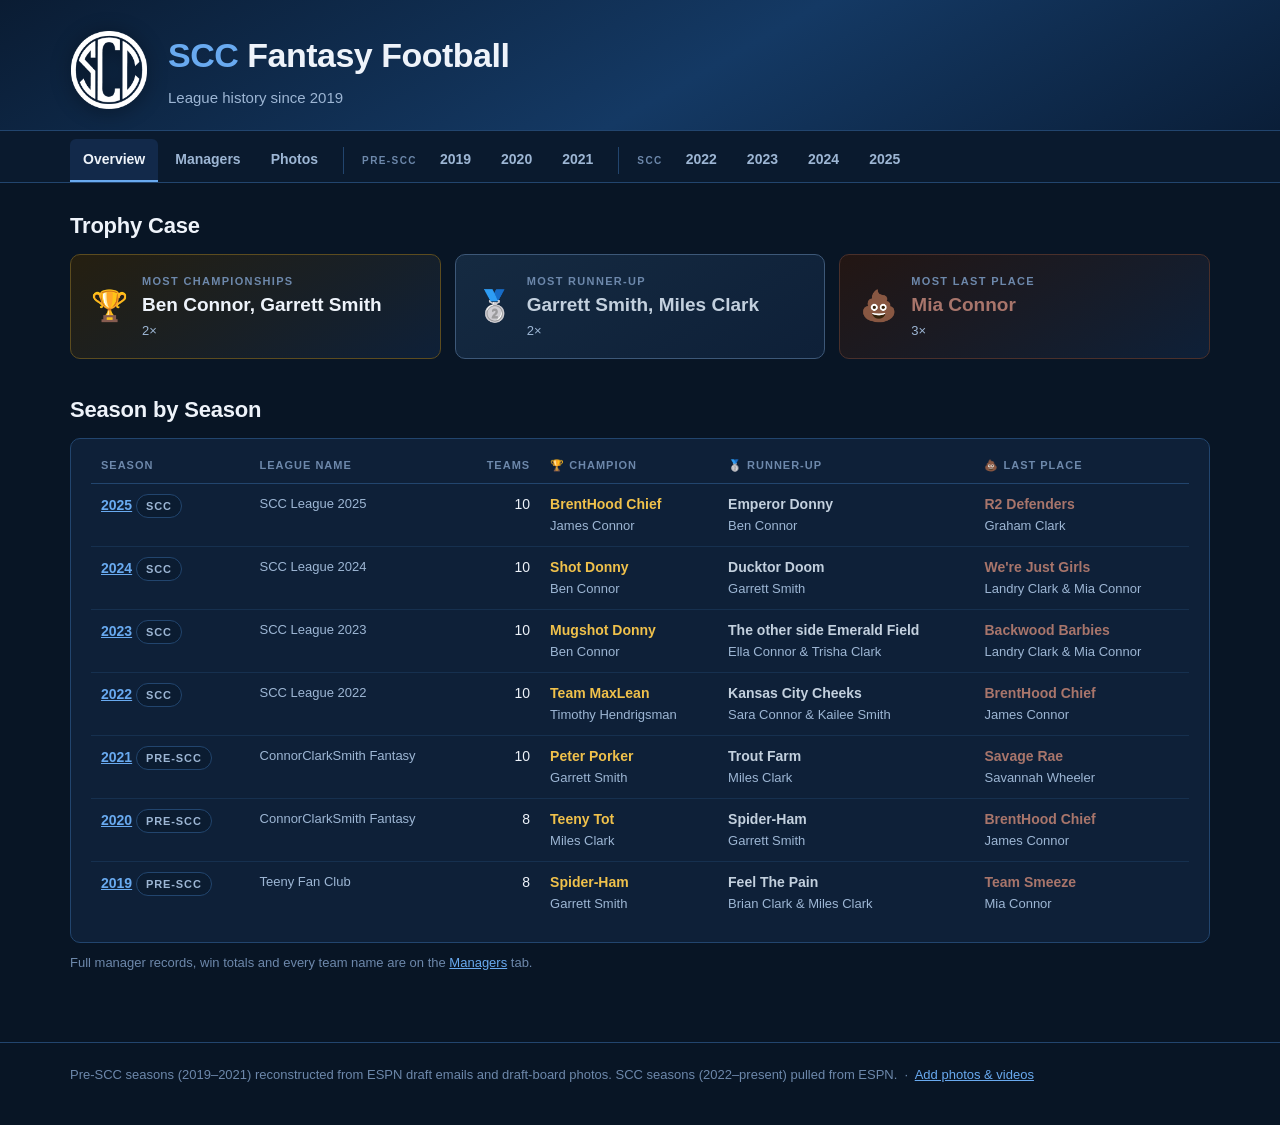
==== commit a684d8c1: "Add files via upload" ====
--- a/SCC-Fantasy-History.html
+++ b/SCC-Fantasy-History.html
@@ -242,7 +242,7 @@
 </div></footer>
 
 <div id="lightbox"><img alt=""><video controls playsinline style="display:none"></video></div>
-<script>window.SCC_DATA={"data/draft2019.json":[{"round":1,"overall":1,"team":"Spider-Ham","player":"Saquon Barkley","slot":1,"pos":"RB","nfl":"New York Giants"},{"round":1,"overall":2,"team":"Brentwood Chief","player":"Christian McCaffrey","slot":2,"pos":"RB","nfl":"Carolina Panthers"},{"round":1,"overall":3,"team":"Brenthood Thanos","player":"Alvin Kamara","slot":3,"pos":"RB","nfl":"New Orleans Saints"},{"round":1,"overall":4,"team":"Team Smeeze","player":"Ezekiel Elliott","slot":4,"pos":"RB","nfl":"Dallas Cowboys"},{"round":1,"overall":5,"team":"Team Kailee","player":"David Johnson","slot":5,"pos":"RB","nfl":"Arizona Cardinals"},{"round":1,"overall":6,"team":"Team Savannah","player":"Le'Veon Bell","slot":6,"pos":"RB","nfl":"New York Jets"},{"round":1,"overall":7,"team":"Feel The Pain","player":"Patrick Mahomes","slot":7,"pos":"QB","nfl":"Kansas City Chiefs"},{"round":1,"overall":8,"team":"SConnor Smash","player":"Keenan Allen","slot":8,"pos":"WR","nfl":"Los Angeles Chargers"},{"round":2,"overall":9,"team":"SConnor Smash","player":"Melvin Gordon","slot":8,"pos":"RB","nfl":"Los Angeles Chargers"},{"round":2,"overall":10,"team":"Feel The Pain","player":"Joe Mixon","slot":7,"pos":"RB","nfl":"Cincinnati Bengals"},{"round":2,"overall":11,"team":"Team Savannah","player":"Tyreek Hill","slot":6,"pos":"WR","nfl":"Kansas City Chiefs"},{"round":2,"overall":12,"team":"Team Kailee","player":"DeAndre Hopkins","slot":5,"pos":"WR","nfl":"Houston Texans"},{"round":2,"overall":13,"team":"Team Smeeze","player":"Jared Cook","slot":4,"pos":"TE","nfl":"New Orleans Saints"},{"round":2,"overall":14,"team":"Brenthood Thanos","player":"Odell Beckham Jr.","slot":3,"pos":"WR","nfl":"Cleveland Browns"},{"round":2,"overall":15,"team":"Brentwood Chief","player":"Baker Mayfield","slot":2,"pos":"QB","nfl":"Cleveland Browns"},{"round":2,"overall":16,"team":"Spider-Ham","player":"James Conner","slot":1,"pos":"RB","nfl":"Pittsburgh Steelers"},{"round":3,"overall":17,"team":"Spider-Ham","player":"Michael Thomas","slot":1,"pos":"WR","nfl":"New Orleans Saints"},{"round":3,"overall":18,"team":"Brentwood Chief","player":"Drew Brees","slot":2,"pos":"QB","nfl":"New Orleans Saints"},{"round":3,"overall":19,"team":"Brenthood Thanos","player":"Antonio Brown","slot":3,"pos":"WR","nfl":"Oakland Raiders"},{"round":3,"overall":20,"team":"Team Smeeze","player":"A.J. Green","slot":4,"pos":"WR","nfl":"Cincinnati Bengals"},{"round":3,"overall":21,"team":"Team Kailee","player":"Davante Adams","slot":5,"pos":"WR","nfl":"Green Bay Packers"},{"round":3,"overall":22,"team":"Team Savannah","player":"Nick Chubb","slot":6,"pos":"RB","nfl":"Cleveland Browns"},{"round":3,"overall":23,"team":"Feel The Pain","player":"Travis Kelce","slot":7,"pos":"TE","nfl":"Kansas City Chiefs"},{"round":3,"overall":24,"team":"SConnor Smash","player":"Devonta Freeman","slot":8,"pos":"RB","nfl":"Atlanta Falcons"},{"round":4,"overall":25,"team":"SConnor Smash","player":"Stefon Diggs","slot":8,"pos":"WR","nfl":"Minnesota Vikings"},{"round":4,"overall":26,"team":"Feel The Pain","player":"Julio Jones","slot":7,"pos":"WR","nfl":"Atlanta Falcons"},{"round":4,"overall":27,"team":"Team Savannah","player":"JuJu Smith-Schuster","slot":6,"pos":"WR","nfl":"Pittsburgh Steelers"},{"round":4,"overall":28,"team":"Team Kailee","player":"Todd Gurley II","slot":5,"pos":"RB","nfl":"Los Angeles Rams"},{"round":4,"overall":29,"team":"Team Smeeze","player":"Chargers D/ST","slot":4,"pos":"D/ST","nfl":"Los Angeles Chargers"},{"round":4,"overall":30,"team":"Brenthood Thanos","player":"Russell Wilson","slot":3,"pos":"QB","nfl":"Seattle Seahawks"},{"round":4,"overall":31,"team":"Brentwood Chief","player":"George Kittle","slot":2,"pos":"TE","nfl":"San Francisco 49ers"},{"round":4,"overall":32,"team":"Spider-Ham","player":"Mike Evans","slot":1,"pos":"WR","nfl":"Tampa Bay Buccaneers"},{"round":5,"overall":33,"team":"Spider-Ham","player":"Dalvin Cook","slot":1,"pos":"RB","nfl":"Minnesota Vikings"},{"round":5,"overall":34,"team":"Brentwood Chief","player":"Amari Cooper","slot":2,"pos":"WR","nfl":"Dallas Cowboys"},{"round":5,"overall":35,"team":"Brenthood Thanos","player":"Hunter Henry","slot":3,"pos":"TE","nfl":"Los Angeles Chargers"},{"round":5,"overall":36,"team":"Team Smeeze","player":"LeSean McCoy","slot":4,"pos":"RB","nfl":"Buffalo Bills"},{"round":5,"overall":37,"team":"Team Kailee","player":"Derrick Henry","slot":5,"pos":"RB","nfl":"Tennessee Titans"},{"round":5,"overall":38,"team":"Team Savannah","player":"Zach Ertz","slot":6,"pos":"TE","nfl":"Philadelphia Eagles"},{"round":5,"overall":39,"team":"Feel The Pain","player":"Chris Carson","slot":7,"pos":"RB","nfl":"Seattle Seahawks"},{"round":5,"overall":40,"team":"SConnor Smash","player":"Kerryon Johnson","slot":8,"pos":"RB","nfl":"Detroit Lions"},{"round":6,"overall":41,"team":"SConnor Smash","player":"Josh Jacobs","slot":8,"pos":"RB","nfl":"Oakland Raiders"},{"round":6,"overall":42,"team":"Feel The Pain","player":"Julian Edelman","slot":7,"pos":"WR","nfl":"New England Patriots"},{"round":6,"overall":43,"team":"Team Savannah","player":"Leonard Fournette","slot":6,"pos":"RB","nfl":"Jacksonville Jaguars"},{"round":6,"overall":44,"team":"Team Kailee","player":"Aaron Jones","slot":5,"pos":"RB","nfl":"Green Bay Packers"},{"round":6,"overall":45,"team":"Team Smeeze","player":"Darrell Henderson","slot":4,"pos":"RB","nfl":"Los Angeles Rams"},{"round":6,"overall":46,"team":"Brenthood Thanos","player":"Phillip Lindsay","slot":3,"pos":"RB","nfl":"Denver Broncos"},{"round":6,"overall":47,"team":"Brentwood Chief","player":"Dede Westbrook","slot":2,"pos":"WR","nfl":"Jacksonville Jaguars"},{"round":6,"overall":48,"team":"Spider-Ham","player":"O.J. Howard","slot":1,"pos":"TE","nfl":"Tampa Bay Buccaneers"},{"round":7,"overall":49,"team":"Spider-Ham","player":"Brandin Cooks","slot":1,"pos":"WR","nfl":"Los Angeles Rams"},{"round":7,"overall":50,"team":"Brentwood Chief","player":"Cam Newton","slot":2,"pos":"QB","nfl":"Carolina Panthers"},{"round":7,"overall":51,"team":"Brenthood Thanos","player":"Seahawks D/ST","slot":3,"pos":"D/ST","nfl":"Seattle Seahawks"},{"round":7,"overall":52,"team":"Team Smeeze","player":"Sterling Shepard","slot":4,"pos":"WR","nfl":"New York Giants"},{"round":7,"overall":53,"team":"Team Kailee","player":"Sony Michel","slot":5,"pos":"RB","nfl":"New England Patriots"},{"round":7,"overall":54,"team":"Team Savannah","player":"Matt Ryan","slot":6,"pos":"QB","nfl":"Atlanta Falcons"},{"round":7,"overall":55,"team":"Feel The Pain","player":"Greg Zuerlein","slot":7,"pos":"K","nfl":"Los Angeles Rams"},{"round":7,"overall":56,"team":"SConnor Smash","player":"Robert Woods","slot":8,"pos":"WR","nfl":"Los Angeles Rams"},{"round":8,"overall":57,"team":"SConnor Smash","player":"Mark Ingram II","slot":8,"pos":"RB","nfl":"Baltimore Ravens"},{"round":8,"overall":58,"team":"Feel The Pain","player":"Adam Thielen","slot":7,"pos":"WR","nfl":"Minnesota Vikings"},{"round":8,"overall":59,"team":"Team Savannah","player":"David Montgomery","slot":6,"pos":"RB","nfl":"Chicago Bears"},{"round":8,"overall":60,"team":"Team Kailee","player":"Kenny Golladay","slot":5,"pos":"WR","nfl":"Detroit Lions"},{"round":8,"overall":61,"team":"Team Smeeze","player":"Kenyan Drake","slot":4,"pos":"RB","nfl":"Miami Dolphins"},{"round":8,"overall":62,"team":"Brenthood Thanos","player":"Jason Myers","slot":3,"pos":"K","nfl":"Seattle Seahawks"},{"round":8,"overall":63,"team":"Brentwood Chief","player":"David Njoku","slot":2,"pos":"TE","nfl":"Cleveland Browns"},{"round":8,"overall":64,"team":"Spider-Ham","player":"Mike Williams","slot":1,"pos":"WR","nfl":"Los Angeles Chargers"},{"round":9,"overall":65,"team":"Spider-Ham","player":"Aaron Rodgers","slot":1,"pos":"QB","nfl":"Green Bay Packers"},{"round":9,"overall":66,"team":"Brentwood Chief","player":"Dion Lewis","slot":2,"pos":"RB","nfl":"Tennessee Titans"},{"round":9,"overall":67,"team":"Brenthood Thanos","player":"Kyler Murray","slot":3,"pos":"QB","nfl":"Arizona Cardinals"},{"round":9,"overall":68,"team":"Team Smeeze","player":"Chris Godwin","slot":4,"pos":"WR","nfl":"Tampa Bay Buccaneers"},{"round":9,"overall":69,"team":"Team Kailee","player":"T.Y. Hilton","slot":5,"pos":"WR","nfl":"Indianapolis Colts"},{"round":9,"overall":70,"team":"Team Savannah","player":"Tyler Lockett","slot":6,"pos":"WR","nfl":"Seattle Seahawks"},{"round":9,"overall":71,"team":"Feel The Pain","player":"Deshaun Watson","slot":7,"pos":"QB","nfl":"Houston Texans"},{"round":9,"overall":72,"team":"SConnor Smash","player":"Jarvis Landry","slot":8,"pos":"WR","nfl":"Cleveland Browns"},{"round":10,"overall":73,"team":"SConnor Smash","player":"Dak Prescott","slot":8,"pos":"QB","nfl":"Dallas Cowboys"},{"round":10,"overall":74,"team":"Feel The Pain","player":"Larry Fitzgerald","slot":7,"pos":"WR","nfl":"Arizona Cardinals"},{"round":10,"overall":75,"team":"Team Savannah","player":"Alshon Jeffery","slot":6,"pos":"WR","nfl":"Philadelphia Eagles"},{"round":10,"overall":76,"team":"Team Kailee","player":"Cooper Kupp","slot":5,"pos":"WR","nfl":"Los Angeles Rams"},{"round":10,"overall":77,"team":"Team Smeeze","player":"Kirk Cousins","slot":4,"pos":"QB","nfl":"Minnesota Vikings"},{"round":10,"overall":78,"team":"Brenthood Thanos","player":"Ronald Jones","slot":3,"pos":"RB","nfl":"Tampa Bay Buccaneers"},{"round":10,"overall":79,"team":"Brentwood Chief","player":"Andy Isabella","slot":2,"pos":"WR","nfl":"Arizona Cardinals"},{"round":10,"overall":80,"team":"Spider-Ham","player":"Justin Tucker","slot":1,"pos":"K","nfl":"Baltimore Ravens"},{"round":11,"overall":81,"team":"Spider-Ham","player":"Bears D/ST","slot":1,"pos":"D/ST","nfl":"Chicago Bears"},{"round":11,"overall":82,"team":"Brentwood Chief","player":"Texans D/ST","slot":2,"pos":"D/ST","nfl":"Houston Texans"},{"round":11,"overall":83,"team":"Brenthood Thanos","player":"Kalen Ballage","slot":3,"pos":"RB","nfl":"Miami Dolphins"},{"round":11,"overall":84,"team":"Team Smeeze","player":"Aldrick Rosas","slot":4,"pos":"K","nfl":"New York Giants"},{"round":11,"overall":85,"team":"Team Kailee","player":"DJ Moore","slot":5,"pos":"WR","nfl":"Carolina Panthers"},{"round":11,"overall":86,"team":"Team Savannah","player":"Harrison Butker","slot":6,"pos":"K","nfl":"Kansas City Chiefs"},{"round":11,"overall":87,"team":"Feel The Pain","player":"Marlon Mack","slot":7,"pos":"RB","nfl":"Indianapolis Colts"},{"round":11,"overall":88,"team":"SConnor Smash","player":"Miles Sanders","slot":8,"pos":"RB","nfl":"Philadelphia Eagles"},{"round":12,"overall":89,"team":"SConnor Smash","player":"Derrius Guice","slot":8,"pos":"RB","nfl":"Washington Redskins"},{"round":12,"overall":90,"team":"Feel The Pain","player":"Jaguars D/ST","slot":7,"pos":"D/ST","nfl":"Jacksonville Jaguars"},{"round":12,"overall":91,"team":"Team Savannah","player":"Jared Goff","slot":6,"pos":"QB","nfl":"Los Angeles Rams"},{"round":12,"overall":92,"team":"Team Kailee","player":"Allen Robinson","slot":5,"pos":"WR","nfl":"Chicago Bears"},{"round":12,"overall":93,"team":"Team Smeeze","player":"Tom Brady","slot":4,"pos":"QB","nfl":"New England Patriots"},{"round":12,"overall":94,"team":"Brenthood Thanos","player":"Rashaad Penny","slot":3,"pos":"RB","nfl":"Seattle Seahawks"},{"round":12,"overall":95,"team":"Brentwood Chief","player":"Redskins D/ST","slot":2,"pos":"D/ST","nfl":"Washington Redskins"},{"round":12,"overall":96,"team":"Spider-Ham","player":"Calvin Ridley","slot":1,"pos":"WR","nfl":"Atlanta Falcons"},{"round":13,"overall":97,"team":"Spider-Ham","player":"Duke Johnson Jr.","slot":1,"pos":"RB","nfl":"Houston Texans"},{"round":13,"overall":98,"team":"Brentwood Chief","player":"Josh Gordon","slot":2,"pos":"WR","nfl":"New England Patriots"},{"round":13,"overall":99,"team":"Brenthood Thanos","player":"Sammy Watkins","slot":3,"pos":"WR","nfl":"Kansas City Chiefs"},{"round":13,"overall":100,"team":"Team Smeeze","player":"Geronimo Allison","slot":4,"pos":"WR","nfl":"Green Bay Packers"},{"round":13,"overall":101,"team":"Team Kailee","player":"Evan Engram","slot":5,"pos":"TE","nfl":"New York Giants"},{"round":13,"overall":102,"team":"Team Savannah","player":"Matt Breida","slot":6,"pos":"RB","nfl":"San Francisco 49ers"},{"round":13,"overall":103,"team":"Feel The Pain","player":"Corey Davis","slot":7,"pos":"WR","nfl":"Tennessee Titans"},{"round":13,"overall":104,"team":"SConnor Smash","player":"Tevin Coleman","slot":8,"pos":"RB","nfl":"San Francisco 49ers"},{"round":14,"overall":105,"team":"SConnor Smash","player":"Jordan Reed","slot":8,"pos":"TE","nfl":"Washington Redskins"},{"round":14,"overall":106,"team":"Feel The Pain","player":"James White","slot":7,"pos":"RB","nfl":"New England Patriots"},{"round":14,"overall":107,"team":"Team Savannah","player":"Vance McDonald","slot":6,"pos":"TE","nfl":"Pittsburgh Steelers"},{"round":14,"overall":108,"team":"Team Kailee","player":"Carson Wentz","slot":5,"pos":"QB","nfl":"Philadelphia Eagles"},{"round":14,"overall":109,"team":"Team Smeeze","player":"Trey Burton","slot":4,"pos":"TE","nfl":"Chicago Bears"},{"round":14,"overall":110,"team":"Brenthood Thanos","player":"Austin Hooper","slot":3,"pos":"TE","nfl":"Atlanta Falcons"},{"round":14,"overall":111,"team":"Brentwood Chief","player":"Tyler Boyd","slot":2,"pos":"WR","nfl":"Cincinnati Bengals"},{"round":14,"overall":112,"team":"Spider-Ham","player":"Michael Gallup","slot":1,"pos":"WR","nfl":"Dallas Cowboys"},{"round":15,"overall":113,"team":"Spider-Ham","player":"Delanie Walker","slot":1,"pos":"TE","nfl":"Tennessee Titans"},{"round":15,"overall":114,"team":"Brentwood Chief","player":"Robby Anderson","slot":2,"pos":"WR","nfl":"New York Jets"},{"round":15,"overall":115,"team":"Brenthood Thanos","player":"Emmanuel Sanders","slot":3,"pos":"WR","nfl":"Denver Broncos"},{"round":15,"overall":116,"team":"Team Smeeze","player":"Ben Roethlisberger","slot":4,"pos":"QB","nfl":"Pittsburgh Steelers"},{"round":15,"overall":117,"team":"Team Kailee","player":"Bills D/ST","slot":5,"pos":"D/ST","nfl":"Buffalo Bills"},{"round":15,"overall":118,"team":"Team Savannah","player":"Devin Singletary","slot":6,"pos":"RB","nfl":"Buffalo Bills"},{"round":15,"overall":119,"team":"Feel The Pain","player":"Mark Andrews","slot":7,"pos":"TE","nfl":"Baltimore Ravens"},{"round":15,"overall":120,"team":"SConnor Smash","player":"Rams D/ST","slot":8,"pos":"D/ST","nfl":"Los Angeles Rams"},{"round":16,"overall":121,"team":"SConnor Smash","player":"Wil Lutz","slot":8,"pos":"K","nfl":"New Orleans Saints"},{"round":16,"overall":122,"team":"Feel The Pain","player":"Marquise Brown","slot":7,"pos":"WR","nfl":"Baltimore Ravens"},{"round":16,"overall":123,"team":"Team Savannah","player":"Saints D/ST","slot":6,"pos":"D/ST","nfl":"New Orleans Saints"},{"round":16,"overall":124,"team":"Team Kailee","player":"Stephen Gostkowski","slot":5,"pos":"K","nfl":"New England Patriots"},{"round":16,"overall":125,"team":"Team Smeeze","player":"Marvin Jones Jr.","slot":4,"pos":"WR","nfl":"Detroit Lions"},{"round":16,"overall":126,"team":"Brenthood Thanos","player":"Robbie Gould","slot":3,"pos":"K","nfl":"San Francisco 49ers"},{"round":16,"overall":127,"team":"Brentwood Chief","player":"Ka'imi Fairbairn","slot":2,"pos":"K","nfl":"Houston Texans"},{"round":16,"overall":128,"team":"Spider-Ham","player":"Curtis Samuel","slot":1,"pos":"WR","nfl":"Carolina Panthers"}],"data/draft2020.json":[{"round":1,"overall":1,"team":"FLUFFY BUNNIES","player":"Christian McCaffrey","slot":1,"pos":"RB","nfl":"Carolina Panthers"},{"round":1,"overall":2,"team":"Teeny Tot","player":"Saquon Barkley","slot":2,"pos":"RB","nfl":"New York Giants"},{"round":1,"overall":3,"team":"Southside Smalldogs","player":"Ezekiel Elliott","slot":3,"pos":"RB","nfl":"Dallas Cowboys"},{"round":1,"overall":4,"team":"Team Savannah","player":"Dalvin Cook","slot":4,"pos":"RB","nfl":"Minnesota Vikings"},{"round":1,"overall":5,"team":"BrentHood Chief","player":"Kenny Golladay","slot":5,"pos":"WR","nfl":"Detroit Lions"},{"round":1,"overall":6,"team":"Spider-Ham","player":"Alvin Kamara","slot":6,"pos":"RB","nfl":"New Orleans Saints"},{"round":1,"overall":7,"team":"PowderPuff Girls","player":"Nick Chubb","slot":7,"pos":"RB","nfl":"Cleveland Browns"},{"round":1,"overall":8,"team":"Feel The Pain","player":"Kyler Murray","slot":8,"pos":"QB","nfl":"Arizona Cardinals"},{"round":2,"overall":9,"team":"Feel The Pain","player":"Joe Mixon","slot":8,"pos":"RB","nfl":"Cincinnati Bengals"},{"round":2,"overall":10,"team":"PowderPuff Girls","player":"Derrick Henry","slot":7,"pos":"RB","nfl":"Tennessee Titans"},{"round":2,"overall":11,"team":"Spider-Ham","player":"Michael Thomas","slot":6,"pos":"WR","nfl":"New Orleans Saints"},{"round":2,"overall":12,"team":"BrentHood Chief","player":"Austin Ekeler","slot":5,"pos":"RB","nfl":"Los Angeles Chargers"},{"round":2,"overall":13,"team":"Team Savannah","player":"Miles Sanders","slot":4,"pos":"RB","nfl":"Philadelphia Eagles"},{"round":2,"overall":14,"team":"Southside Smalldogs","player":"Clyde Edwards-Helaire","slot":3,"pos":"RB","nfl":"Kansas City Chiefs"},{"round":2,"overall":15,"team":"Teeny Tot","player":"Patrick Mahomes","slot":2,"pos":"QB","nfl":"Kansas City Chiefs"},{"round":2,"overall":16,"team":"FLUFFY BUNNIES","player":"Julio Jones","slot":1,"pos":"WR","nfl":"Atlanta Falcons"},{"round":3,"overall":17,"team":"FLUFFY BUNNIES","player":"Kenyan Drake","slot":1,"pos":"RB","nfl":"Arizona Cardinals"},{"round":3,"overall":18,"team":"Teeny Tot","player":"Mike Evans","slot":2,"pos":"WR","nfl":"Tampa Bay Buccaneers"},{"round":3,"overall":19,"team":"Southside Smalldogs","player":"Davante Adams","slot":3,"pos":"WR","nfl":"Green Bay Packers"},{"round":3,"overall":20,"team":"Team Savannah","player":"Josh Jacobs","slot":4,"pos":"RB","nfl":"Las Vegas Raiders"},{"round":3,"overall":21,"team":"BrentHood Chief","player":"Todd Gurley II","slot":5,"pos":"RB","nfl":"Atlanta Falcons"},{"round":3,"overall":22,"team":"Spider-Ham","player":"Travis Kelce","slot":6,"pos":"TE","nfl":"Kansas City Chiefs"},{"round":3,"overall":23,"team":"PowderPuff Girls","player":"Lamar Jackson","slot":7,"pos":"QB","nfl":"Baltimore Ravens"},{"round":3,"overall":24,"team":"Feel The Pain","player":"DeAndre Hopkins","slot":8,"pos":"WR","nfl":"Arizona Cardinals"},{"round":4,"overall":25,"team":"Feel The Pain","player":"George Kittle","slot":8,"pos":"TE","nfl":"San Francisco 49ers"},{"round":4,"overall":26,"team":"PowderPuff Girls","player":"Chris Godwin","slot":7,"pos":"WR","nfl":"Tampa Bay Buccaneers"},{"round":4,"overall":27,"team":"Spider-Ham","player":"Aaron Jones","slot":6,"pos":"RB","nfl":"Green Bay Packers"},{"round":4,"overall":28,"team":"BrentHood Chief","player":"Joe Burrow","slot":5,"pos":"QB","nfl":"Cincinnati Bengals"},{"round":4,"overall":29,"team":"Team Savannah","player":"Tyreek Hill","slot":4,"pos":"WR","nfl":"Kansas City Chiefs"},{"round":4,"overall":30,"team":"Southside Smalldogs","player":"Russell Wilson","slot":3,"pos":"QB","nfl":"Seattle Seahawks"},{"round":4,"overall":31,"team":"Teeny Tot","player":"Mark Andrews","slot":2,"pos":"TE","nfl":"Baltimore Ravens"},{"round":4,"overall":32,"team":"FLUFFY BUNNIES","player":"Dak Prescott","slot":1,"pos":"QB","nfl":"Dallas Cowboys"},{"round":5,"overall":33,"team":"FLUFFY BUNNIES","player":"Allen Robinson II","slot":1,"pos":"WR","nfl":"Chicago Bears"},{"round":5,"overall":34,"team":"Teeny Tot","player":"Odell Beckham Jr.","slot":2,"pos":"WR","nfl":"Cleveland Browns"},{"round":5,"overall":35,"team":"Southside Smalldogs","player":"Tyler Lockett","slot":3,"pos":"WR","nfl":"Seattle Seahawks"},{"round":5,"overall":36,"team":"Team Savannah","player":"DJ Moore","slot":4,"pos":"WR","nfl":"Carolina Panthers"},{"round":5,"overall":37,"team":"BrentHood Chief","player":"Le'Veon Bell","slot":5,"pos":"RB","nfl":"New York Jets"},{"round":5,"overall":38,"team":"Spider-Ham","player":"JuJu Smith-Schuster","slot":6,"pos":"WR","nfl":"Pittsburgh Steelers"},{"round":5,"overall":39,"team":"PowderPuff Girls","player":"Adam Thielen","slot":7,"pos":"WR","nfl":"Minnesota Vikings"},{"round":5,"overall":40,"team":"Feel The Pain","player":"DK Metcalf","slot":8,"pos":"WR","nfl":"Seattle Seahawks"},{"round":6,"overall":41,"team":"Feel The Pain","player":"Marlon Mack","slot":8,"pos":"RB","nfl":"Indianapolis Colts"},{"round":6,"overall":42,"team":"PowderPuff Girls","player":"Zach Ertz","slot":7,"pos":"TE","nfl":"Philadelphia Eagles"},{"round":6,"overall":43,"team":"Spider-Ham","player":"Deshaun Watson","slot":6,"pos":"QB","nfl":"Houston Texans"},{"round":6,"overall":44,"team":"BrentHood Chief","player":"Drew Brees","slot":5,"pos":"QB","nfl":"New Orleans Saints"},{"round":6,"overall":45,"team":"Team Savannah","player":"Amari Cooper","slot":4,"pos":"WR","nfl":"Dallas Cowboys"},{"round":6,"overall":46,"team":"Southside Smalldogs","player":"Rob Gronkowski","slot":3,"pos":"TE","nfl":"Tampa Bay Buccaneers"},{"round":6,"overall":47,"team":"Teeny Tot","player":"Chris Carson","slot":2,"pos":"RB","nfl":"Seattle Seahawks"},{"round":6,"overall":48,"team":"FLUFFY BUNNIES","player":"David Johnson","slot":1,"pos":"RB","nfl":"Houston Texans"},{"round":7,"overall":49,"team":"FLUFFY BUNNIES","player":"Evan Engram","slot":1,"pos":"TE","nfl":"New York Giants"},{"round":7,"overall":50,"team":"Teeny Tot","player":"Marquise Brown","slot":2,"pos":"WR","nfl":"Baltimore Ravens"},{"round":7,"overall":51,"team":"Southside Smalldogs","player":"Courtland Sutton","slot":3,"pos":"WR","nfl":"Denver Broncos"},{"round":7,"overall":52,"team":"Team Savannah","player":"Calvin Ridley","slot":4,"pos":"WR","nfl":"Atlanta Falcons"},{"round":7,"overall":53,"team":"BrentHood Chief","player":"Keenan Allen","slot":5,"pos":"WR","nfl":"Los Angeles Chargers"},{"round":7,"overall":54,"team":"Spider-Ham","player":"A.J. Brown","slot":6,"pos":"WR","nfl":"Tennessee Titans"},{"round":7,"overall":55,"team":"PowderPuff Girls","player":"Cam Newton","slot":7,"pos":"QB","nfl":"New England Patriots"},{"round":7,"overall":56,"team":"Feel The Pain","player":"CeeDee Lamb","slot":8,"pos":"WR","nfl":"Dallas Cowboys"},{"round":8,"overall":57,"team":"Feel The Pain","player":"Jonathan Taylor","slot":8,"pos":"RB","nfl":"Indianapolis Colts"},{"round":8,"overall":58,"team":"PowderPuff Girls","player":"Robert Woods","slot":7,"pos":"WR","nfl":"Los Angeles Rams"},{"round":8,"overall":59,"team":"Spider-Ham","player":"Melvin Gordon","slot":6,"pos":"RB","nfl":"Denver Broncos"},{"round":8,"overall":60,"team":"BrentHood Chief","player":"Noah Fant","slot":5,"pos":"TE","nfl":"Denver Broncos"},{"round":8,"overall":61,"team":"Team Savannah","player":"Cooper Kupp","slot":4,"pos":"WR","nfl":"Los Angeles Rams"},{"round":8,"overall":62,"team":"Southside Smalldogs","player":"James Conner","slot":3,"pos":"RB","nfl":"Pittsburgh Steelers"},{"round":8,"overall":63,"team":"Teeny Tot","player":"Hunter Henry","slot":2,"pos":"TE","nfl":"Los Angeles Chargers"},{"round":8,"overall":64,"team":"FLUFFY BUNNIES","player":"Wil Lutz","slot":1,"pos":"K","nfl":"New Orleans Saints"},{"round":9,"overall":65,"team":"FLUFFY BUNNIES","player":"Colts D/ST","slot":1,"pos":"D/ST","nfl":"Indianapolis Colts"},{"round":9,"overall":66,"team":"Teeny Tot","player":"Stefon Diggs","slot":2,"pos":"WR","nfl":"Buffalo Bills"},{"round":9,"overall":67,"team":"Southside Smalldogs","player":"Jarvis Landry","slot":3,"pos":"WR","nfl":"Cleveland Browns"},{"round":9,"overall":68,"team":"Team Savannah","player":"Cam Akers","slot":4,"pos":"RB","nfl":"Los Angeles Rams"},{"round":9,"overall":69,"team":"BrentHood Chief","player":"Leonard Fournette","slot":5,"pos":"RB","nfl":"Tampa Bay Buccaneers"},{"round":9,"overall":70,"team":"Spider-Ham","player":"Michael Gallup","slot":6,"pos":"WR","nfl":"Dallas Cowboys"},{"round":9,"overall":71,"team":"PowderPuff Girls","player":"Kareem Hunt","slot":7,"pos":"RB","nfl":"Cleveland Browns"},{"round":9,"overall":72,"team":"Feel The Pain","player":"Justin Tucker","slot":8,"pos":"K","nfl":"Baltimore Ravens"},{"round":10,"overall":73,"team":"Feel The Pain","player":"A.J. Green","slot":8,"pos":"WR","nfl":"Cincinnati Bengals"},{"round":10,"overall":74,"team":"PowderPuff Girls","player":"T.Y. Hilton","slot":7,"pos":"WR","nfl":"Indianapolis Colts"},{"round":10,"overall":75,"team":"Spider-Ham","player":"Harrison Butker","slot":6,"pos":"K","nfl":"Kansas City Chiefs"},{"round":10,"overall":76,"team":"BrentHood Chief","player":"Terry McLaurin","slot":5,"pos":"WR","nfl":"Washington"},{"round":10,"overall":77,"team":"Team Savannah","player":"Devin Singletary","slot":4,"pos":"RB","nfl":"Buffalo Bills"},{"round":10,"overall":78,"team":"Southside Smalldogs","player":"DJ Chark Jr.","slot":3,"pos":"WR","nfl":"Jacksonville Jaguars"},{"round":10,"overall":79,"team":"Teeny Tot","player":"Phillip Lindsay","slot":2,"pos":"RB","nfl":"Denver Broncos"},{"round":10,"overall":80,"team":"FLUFFY BUNNIES","player":"D'Andre Swift","slot":1,"pos":"RB","nfl":"Detroit Lions"},{"round":11,"overall":81,"team":"FLUFFY BUNNIES","player":"Tyler Boyd","slot":1,"pos":"WR","nfl":"Cincinnati Bengals"},{"round":11,"overall":82,"team":"Teeny Tot","player":"Greg Zuerlein","slot":2,"pos":"K","nfl":"Dallas Cowboys"},{"round":11,"overall":83,"team":"Southside Smalldogs","player":"Raheem Mostert","slot":3,"pos":"RB","nfl":"San Francisco 49ers"},{"round":11,"overall":84,"team":"Team Savannah","player":"Darren Waller","slot":4,"pos":"TE","nfl":"Las Vegas Raiders"},{"round":11,"overall":85,"team":"BrentHood Chief","player":"T.J. Hockenson","slot":5,"pos":"TE","nfl":"Detroit Lions"},{"round":11,"overall":86,"team":"Spider-Ham","player":"David Montgomery","slot":6,"pos":"RB","nfl":"Chicago Bears"},{"round":11,"overall":87,"team":"PowderPuff Girls","player":"Robbie Gould","slot":7,"pos":"K","nfl":"San Francisco 49ers"},{"round":11,"overall":88,"team":"Feel The Pain","player":"Sterling Shepard","slot":8,"pos":"WR","nfl":"New York Giants"},{"round":12,"overall":89,"team":"Feel The Pain","player":"Mark Ingram II","slot":8,"pos":"RB","nfl":"Baltimore Ravens"},{"round":12,"overall":90,"team":"PowderPuff Girls","player":"Jared Cook","slot":7,"pos":"TE","nfl":"New Orleans Saints"},{"round":12,"overall":91,"team":"Spider-Ham","player":"Blake Jarwin","slot":6,"pos":"TE","nfl":"Dallas Cowboys"},{"round":12,"overall":92,"team":"BrentHood Chief","player":"Matt Prater","slot":5,"pos":"K","nfl":"Detroit Lions"},{"round":12,"overall":93,"team":"Team Savannah","player":"DeVante Parker","slot":4,"pos":"WR","nfl":"Miami Dolphins"},{"round":12,"overall":94,"team":"Southside Smalldogs","player":"Tyler Higbee","slot":3,"pos":"TE","nfl":"Los Angeles Rams"},{"round":12,"overall":95,"team":"Teeny Tot","player":"Henry Ruggs III","slot":2,"pos":"WR","nfl":"Las Vegas Raiders"},{"round":12,"overall":96,"team":"FLUFFY BUNNIES","player":"Marvin Jones Jr.","slot":1,"pos":"WR","nfl":"Detroit Lions"},{"round":13,"overall":97,"team":"FLUFFY BUNNIES","player":"Deebo Samuel","slot":1,"pos":"WR","nfl":"San Francisco 49ers"},{"round":13,"overall":98,"team":"Teeny Tot","player":"Jerry Jeudy","slot":2,"pos":"WR","nfl":"Denver Broncos"},{"round":13,"overall":99,"team":"Southside Smalldogs","player":"Chris Boswell","slot":3,"pos":"K","nfl":"Pittsburgh Steelers"},{"round":13,"overall":100,"team":"Team Savannah","player":"Will Fuller V","slot":4,"pos":"WR","nfl":"Houston Texans"},{"round":13,"overall":101,"team":"BrentHood Chief","player":"Julian Edelman","slot":5,"pos":"WR","nfl":"New England Patriots"},{"round":13,"overall":102,"team":"Spider-Ham","player":"Brandin Cooks","slot":6,"pos":"WR","nfl":"Houston Texans"},{"round":13,"overall":103,"team":"PowderPuff Girls","player":"Robby Anderson","slot":7,"pos":"WR","nfl":"Carolina Panthers"},{"round":13,"overall":104,"team":"Feel The Pain","player":"Tom Brady","slot":8,"pos":"QB","nfl":"Tampa Bay Buccaneers"},{"round":14,"overall":105,"team":"Feel The Pain","player":"Kyle Rudolph","slot":8,"pos":"TE","nfl":"Minnesota Vikings"},{"round":14,"overall":106,"team":"PowderPuff Girls","player":"Hayden Hurst","slot":7,"pos":"TE","nfl":"Atlanta Falcons"},{"round":14,"overall":107,"team":"Spider-Ham","player":"Josh Allen","slot":6,"pos":"QB","nfl":"Buffalo Bills"},{"round":14,"overall":108,"team":"BrentHood Chief","player":"Darius Slayton","slot":5,"pos":"WR","nfl":"New York Giants"},{"round":14,"overall":109,"team":"Team Savannah","player":"Matt Ryan","slot":4,"pos":"QB","nfl":"Atlanta Falcons"},{"round":14,"overall":110,"team":"Southside Smalldogs","player":"Matthew Stafford","slot":3,"pos":"QB","nfl":"Detroit Lions"},{"round":14,"overall":111,"team":"Teeny Tot","player":"Ryan Tannehill","slot":2,"pos":"QB","nfl":"Tennessee Titans"},{"round":14,"overall":112,"team":"FLUFFY BUNNIES","player":"Jared Goff","slot":1,"pos":"QB","nfl":"Los Angeles Rams"},{"round":15,"overall":113,"team":"FLUFFY BUNNIES","player":"Jonnu Smith","slot":1,"pos":"TE","nfl":"Tennessee Titans"},{"round":15,"overall":114,"team":"Teeny Tot","player":"Patriots D/ST","slot":2,"pos":"D/ST","nfl":"New England Patriots"},{"round":15,"overall":115,"team":"Southside Smalldogs","player":"Steelers D/ST","slot":3,"pos":"D/ST","nfl":"Pittsburgh Steelers"},{"round":15,"overall":116,"team":"Team Savannah","player":"Bills D/ST","slot":4,"pos":"D/ST","nfl":"Buffalo Bills"},{"round":15,"overall":117,"team":"BrentHood Chief","player":"49ers D/ST","slot":5,"pos":"D/ST","nfl":"San Francisco 49ers"},{"round":15,"overall":118,"team":"Spider-Ham","player":"Ravens D/ST","slot":6,"pos":"D/ST","nfl":"Baltimore Ravens"},{"round":15,"overall":119,"team":"PowderPuff Girls","player":"Tarik Cohen","slot":7,"pos":"RB","nfl":"Chicago Bears"},{"round":15,"overall":120,"team":"Feel The Pain","player":"J.K. Dobbins","slot":8,"pos":"RB","nfl":"Baltimore Ravens"},{"round":16,"overall":121,"team":"Feel The Pain","player":"Seahawks D/ST","slot":8,"pos":"D/ST","nfl":"Seattle Seahawks"},{"round":16,"overall":122,"team":"PowderPuff Girls","player":"Vikings D/ST","slot":7,"pos":"D/ST","nfl":"Minnesota Vikings"},{"round":16,"overall":123,"team":"Spider-Ham","player":"Tony Pollard","slot":6,"pos":"RB","nfl":"Dallas Cowboys"},{"round":16,"overall":124,"team":"BrentHood Chief","player":"Preston Williams","slot":5,"pos":"WR","nfl":"Miami Dolphins"},{"round":16,"overall":125,"team":"Team Savannah","player":"Matt Gay","slot":4,"pos":"K","nfl":"FA"},{"round":16,"overall":126,"team":"Southside Smalldogs","player":"Kerryon Johnson","slot":3,"pos":"RB","nfl":"Detroit Lions"},{"round":16,"overall":127,"team":"Teeny Tot","player":"Christian Kirk","slot":2,"pos":"WR","nfl":"Arizona Cardinals"},{"round":16,"overall":128,"team":"FLUFFY BUNNIES","player":"James White","slot":1,"pos":"RB","nfl":"New England Patriots"}],"data/draft2021.json":[{"round":1,"team":"E.T.","player":"Christian McCaffrey","pos":"RB"},{"round":1,"team":"BrentHood Chief","player":"Dalvin Cook","pos":"RB"},{"round":1,"team":"PowderPuff Girls","player":"Nick Chubb","pos":"RB"},{"round":1,"team":"SpicyFrozone223","player":"Alvin Kamara","pos":"RB"},{"round":1,"team":"4Verts","player":"Derrick Henry","pos":"RB"},{"round":1,"team":"Kansas City Cheeks","player":"Ezekiel Elliott","pos":"RB"},{"round":1,"team":"Savage Rae","player":"Saquon Barkley","pos":"RB"},{"round":1,"team":"Indialantic Gonk Droids","player":"Davante Adams","pos":"WR"},{"round":1,"team":"Peter Porker","player":"Travis Kelce","pos":"TE"},{"round":1,"team":"Trout Farm","player":"Aaron Jones","pos":"RB"},{"round":2,"team":"Trout Farm","player":"Patrick Mahomes","pos":"QB"},{"round":2,"team":"Peter Porker","player":"Austin Ekeler","pos":"RB"},{"round":2,"team":"Indialantic Gonk Droids","player":"Jonathan Taylor","pos":"RB"},{"round":2,"team":"Savage Rae","player":"CeeDee Lamb","pos":"WR"},{"round":2,"team":"Kansas City Cheeks","player":"Josh Allen","pos":"QB"},{"round":2,"team":"4Verts","player":"Joe Mixon","pos":"RB"},{"round":2,"team":"SpicyFrozone223","player":"Tyreek Hill","pos":"WR"},{"round":2,"team":"PowderPuff Girls","player":"Kyler Murray","pos":"QB"},{"round":2,"team":"BrentHood Chief","player":"Antonio Gibson","pos":"RB"},{"round":2,"team":"E.T.","player":"Lamar Jackson","pos":"QB"},{"round":3,"team":"E.T.","player":"Calvin Ridley","pos":"WR"},{"round":3,"team":"BrentHood Chief","player":"Terry McLaurin","pos":"WR"},{"round":3,"team":"PowderPuff Girls","player":"DeAndre Hopkins","pos":"WR"},{"round":3,"team":"SpicyFrozone223","player":"Darren Waller","pos":"TE"},{"round":3,"team":"4Verts","player":"Aaron Rodgers","pos":"QB"},{"round":3,"team":"Kansas City Cheeks","player":"DK Metcalf","pos":"WR"},{"round":3,"team":"Savage Rae","player":"Ryan Tannehill","pos":"QB"},{"round":3,"team":"Indialantic Gonk Droids","player":"Najee Harris","pos":"RB"},{"round":3,"team":"Peter Porker","player":"Stefon Diggs","pos":"WR"},{"round":3,"team":"Trout Farm","player":"Justin Jefferson","pos":"WR"},{"round":4,"team":"Trout Farm","player":"Josh Jacobs","pos":"RB"},{"round":4,"team":"Peter Porker","player":"Clyde Edwards-Helaire","pos":"RB"},{"round":4,"team":"Indialantic Gonk Droids","player":"A.J. Brown","pos":"WR"},{"round":4,"team":"Savage Rae","player":"Nelson Agholor","pos":"WR"},{"round":4,"team":"Kansas City Cheeks","player":"Keenan Allen","pos":"WR"},{"round":4,"team":"4Verts","player":"George Kittle","pos":"TE"},{"round":4,"team":"SpicyFrozone223","player":"Russell Wilson","pos":"QB"},{"round":4,"team":"PowderPuff Girls","player":"Miles Sanders","pos":"RB"},{"round":4,"team":"BrentHood Chief","player":"Allen Robinson","pos":"WR"},{"round":4,"team":"E.T.","player":"Chris Carson","pos":"RB"},{"round":5,"team":"E.T.","player":"Mike Evans","pos":"WR"},{"round":5,"team":"BrentHood Chief","player":"Kyle Pitts","pos":"TE"},{"round":5,"team":"PowderPuff Girls","player":"Mark Andrews","pos":"TE"},{"round":5,"team":"SpicyFrozone223","player":"Robert Woods","pos":"WR"},{"round":5,"team":"4Verts","player":"Chris Godwin","pos":"WR"},{"round":5,"team":"Kansas City Cheeks","player":"David Montgomery","pos":"RB"},{"round":5,"team":"Savage Rae","player":"Tyler Lockett","pos":"WR"},{"round":5,"team":"Indialantic Gonk Droids","player":"James Robinson","pos":"RB"},{"round":5,"team":"Peter Porker","player":"Amari Cooper","pos":"WR"},{"round":5,"team":"Trout Farm","player":"Rob Gronkowski","pos":"TE"},{"round":6,"team":"Trout Farm","player":"Cooper Kupp","pos":"WR"},{"round":6,"team":"Peter Porker","player":"Dak Prescott","pos":"QB"},{"round":6,"team":"Indialantic Gonk Droids","player":"Courtland Sutton","pos":"WR"},{"round":6,"team":"Savage Rae","player":"Julio Jones","pos":"WR"},{"round":6,"team":"Kansas City Cheeks","player":"Logan Thomas","pos":"TE"},{"round":6,"team":"4Verts","player":"Jerry Jeudy","pos":"WR"},{"round":6,"team":"SpicyFrozone223","player":"Kareem Hunt","pos":"RB"},{"round":6,"team":"PowderPuff Girls","player":"Adam Thielen","pos":"WR"},{"round":6,"team":"BrentHood Chief","player":"Chase Edmonds","pos":"RB"},{"round":6,"team":"E.T.","player":"Tyler Higbee","pos":"TE"},{"round":7,"team":"E.T.","player":"Justin Herbert","pos":"QB"},{"round":7,"team":"BrentHood Chief","player":"D'Andre Swift","pos":"RB"},{"round":7,"team":"PowderPuff Girls","player":"DJ Moore","pos":"WR"},{"round":7,"team":"SpicyFrozone223","player":"T.J. Hockenson","pos":"TE"},{"round":7,"team":"4Verts","player":"JuJu Smith-Schuster","pos":"WR"},{"round":7,"team":"Kansas City Cheeks","player":"Robby Anderson","pos":"WR"},{"round":7,"team":"Savage Rae","player":"Kenny Golladay","pos":"WR"},{"round":7,"team":"Indialantic Gonk Droids","player":"Dallas Goedert","pos":"TE"},{"round":7,"team":"Peter Porker","player":"Diontae Johnson","pos":"WR"},{"round":7,"team":"Trout Farm","player":"Odell Beckham Jr.","pos":"WR"},{"round":8,"team":"Trout Farm","player":"DJ Chark","pos":"WR"},{"round":8,"team":"Peter Porker","player":"Myles Gaskin","pos":"RB"},{"round":8,"team":"Indialantic Gonk Droids","player":"Tom Brady","pos":"QB"},{"round":8,"team":"Savage Rae","player":"Antonio Brown","pos":"WR"},{"round":8,"team":"Kansas City Cheeks","player":"Harrison Butker","pos":"K"},{"round":8,"team":"4Verts","player":"Henry Ruggs","pos":"WR"},{"round":8,"team":"SpicyFrozone223","player":"Buccaneers D/ST","pos":"D/ST"},{"round":8,"team":"PowderPuff Girls","player":"Mike Davis","pos":"RB"},{"round":8,"team":"BrentHood Chief","player":"Brandin Cooks","pos":"WR"},{"round":8,"team":"E.T.","player":"Tee Higgins","pos":"WR"},{"round":9,"team":"E.T.","player":"DeVonta Smith","pos":"WR"},{"round":9,"team":"BrentHood Chief","player":"Tua Tagovailoa","pos":"QB"},{"round":9,"team":"PowderPuff Girls","player":"Robert Tonyan","pos":"TE"},{"round":9,"team":"SpicyFrozone223","player":"Chase Claypool","pos":"WR"},{"round":9,"team":"4Verts","player":"Justin Tucker","pos":"K"},{"round":9,"team":"Kansas City Cheeks","player":"Damien Harris","pos":"RB"},{"round":9,"team":"Savage Rae","player":"Baker Mayfield","pos":"QB"},{"round":9,"team":"Indialantic Gonk Droids","player":"Sony Michel","pos":"RB"},{"round":9,"team":"Peter Porker","player":"Brandon Aiyuk","pos":"WR"},{"round":9,"team":"Trout Farm","player":"Hunter Henry","pos":"TE"},{"round":10,"team":"Trout Farm","player":"James Conner","pos":"RB"},{"round":10,"team":"Peter Porker","player":"Ja'Marr Chase","pos":"WR"},{"round":10,"team":"Indialantic Gonk Droids","player":"Jamaal Williams","pos":"RB"},{"round":10,"team":"Savage Rae","player":"Sterling Shepard","pos":"WR"},{"round":10,"team":"Kansas City Cheeks","player":"Ravens D/ST","pos":"D/ST"},{"round":10,"team":"4Verts","player":"Marquise Brown","pos":"WR"},{"round":10,"team":"SpicyFrozone223","player":"Jonnu Smith","pos":"TE"},{"round":10,"team":"PowderPuff Girls","player":"Graham Gano","pos":"K"},{"round":10,"team":"BrentHood Chief","player":"Jason Myers","pos":"K"},{"round":10,"team":"E.T.","player":"Evan Engram","pos":"TE"},{"round":11,"team":"E.T.","player":"Younghoe Koo","pos":"K"},{"round":11,"team":"BrentHood Chief","player":"Kaden Smith","pos":"TE"},{"round":11,"team":"PowderPuff Girls","player":"Mike Gesicki","pos":"TE"},{"round":11,"team":"SpicyFrozone223","player":"Corey Davis","pos":"WR"},{"round":11,"team":"4Verts","player":"Ronald Jones","pos":"RB"},{"round":11,"team":"Kansas City Cheeks","player":"Leonard Fournette","pos":"RB"},{"round":11,"team":"Savage Rae","player":"DeVante Parker","pos":"WR"},{"round":11,"team":"Indialantic Gonk Droids","player":"Will Fuller","pos":"WR"},{"round":11,"team":"Peter Porker","player":"Raheem Mostert","pos":"RB"},{"round":11,"team":"Trout Farm","player":"Rams D/ST","pos":"D/ST"},{"round":12,"team":"Trout Farm","player":"Brandon McManus","pos":"K"},{"round":12,"team":"Peter Porker","player":"Washington Football Team D/ST","pos":"D/ST"},{"round":12,"team":"Indialantic Gonk Droids","player":"Steelers D/ST","pos":"D/ST"},{"round":12,"team":"Savage Rae","player":"Jason Sanders","pos":"K"},{"round":12,"team":"Kansas City Cheeks","player":"Tyler Boyd","pos":"WR"},{"round":12,"team":"4Verts","player":"Browns D/ST","pos":"D/ST"},{"round":12,"team":"SpicyFrozone223","player":"Deebo Samuel","pos":"WR"},{"round":12,"team":"PowderPuff Girls","player":"49ers D/ST","pos":"D/ST"},{"round":12,"team":"BrentHood Chief","player":"Bills D/ST","pos":"D/ST"},{"round":12,"team":"E.T.","player":"Trey Sermon","pos":"RB"},{"round":13,"team":"E.T.","player":"Zack Moss","pos":"RB"},{"round":13,"team":"BrentHood Chief","player":"Jaylen Waddle","pos":"WR"},{"round":13,"team":"PowderPuff Girls","player":"Jalen Hurts","pos":"QB"},{"round":13,"team":"SpicyFrozone223","player":"Phillip Lindsay","pos":"RB"},{"round":13,"team":"4Verts","player":"Justin Fields","pos":"QB"},{"round":13,"team":"Kansas City Cheeks","player":"Cole Kmet","pos":"TE"},{"round":13,"team":"Savage Rae","player":"Latavius Murray","pos":"RB"},{"round":13,"team":"Indialantic Gonk Droids","player":"Noah Fant","pos":"TE"},{"round":13,"team":"Peter Porker","player":"Marvin Jones","pos":"WR"},{"round":13,"team":"Trout Farm","player":"Jalen Reagor","pos":"WR"},{"round":14,"team":"Trout Farm","player":"Joe Burrow","pos":"QB"},{"round":14,"team":"Peter Porker","player":"Darrell Henderson","pos":"RB"},{"round":14,"team":"Indialantic Gonk Droids","player":"Curtis Samuel","pos":"WR"},{"round":14,"team":"Savage Rae","player":"Rhamondre Stevenson","pos":"RB"},{"round":14,"team":"Kansas City Cheeks","player":"Jakobi Meyers","pos":"WR"},{"round":14,"team":"4Verts","player":"Melvin Gordon","pos":"RB"},{"round":14,"team":"SpicyFrozone223","player":"Sam Ficken","pos":"K"},{"round":14,"team":"PowderPuff Girls","player":"Jarvis Landry","pos":"WR"},{"round":14,"team":"BrentHood Chief","player":"Matthew Stafford","pos":"QB"},{"round":14,"team":"E.T.","player":"Packers D/ST","pos":"D/ST"},{"round":15,"team":"E.T.","player":"Michael Gallup","pos":"WR"},{"round":15,"team":"BrentHood Chief","player":"Marquez Callaway","pos":"WR"},{"round":15,"team":"PowderPuff Girls","player":"J.D. McKissic","pos":"RB"},{"round":15,"team":"SpicyFrozone223","player":"Mecole Hardman","pos":"WR"},{"round":15,"team":"4Verts","player":"Gabriel Davis","pos":"WR"},{"round":15,"team":"Kansas City Cheeks","player":"Ryan Fitzpatrick","pos":"QB"},{"round":15,"team":"Savage Rae","player":"Austin Hooper","pos":"TE"},{"round":15,"team":"Indialantic Gonk Droids","player":"Trevor Lawrence","pos":"QB"},{"round":15,"team":"Peter Porker","player":"Matt Gay","pos":"K"},{"round":15,"team":"Trout Farm","player":"Devin Singletary","pos":"RB"},{"round":16,"team":"Trout Farm","player":"Chuba Hubbard","pos":"RB"},{"round":16,"team":"Peter Porker","player":"Matt Ryan","pos":"QB"},{"round":16,"team":"Indialantic Gonk Droids","player":"Greg Zuerlein","pos":"K"},{"round":16,"team":"Savage Rae","player":"Broncos D/ST","pos":"D/ST"},{"round":16,"team":"Kansas City Cheeks","player":"Darnell Mooney","pos":"WR"},{"round":16,"team":"4Verts","player":"David Johnson","pos":"RB"},{"round":16,"team":"SpicyFrozone223","player":"Zach Wilson","pos":"QB"},{"round":16,"team":"PowderPuff Girls","player":"Laviska Shenault","pos":"WR"},{"round":16,"team":"BrentHood Chief","player":"Cole Beasley","pos":"WR"},{"round":16,"team":"E.T.","player":"Kenyan Drake","pos":"RB"}],"data/draft2022.json":[{"round":1,"overall":1,"team":"R2 Defenders","player":"Jonathan Taylor","playerId":4242335,"pos":"RB","nfl":"Ind"},{"round":1,"overall":2,"team":"The other side Emerald Field","player":"Christian McCaffrey","playerId":3117251,"pos":"RB","nfl":"SF"},{"round":1,"overall":3,"team":"BrentHood Chief","player":"Cooper Kupp","playerId":2977187,"pos":"WR","nfl":"LAR"},{"round":1,"overall":4,"team":"Powder Puff Girlies","player":"Nick Chubb","playerId":3128720,"pos":"RB","nfl":"Cle"},{"round":1,"overall":5,"team":"Team MaxLean","player":"Derrick Henry","playerId":3043078,"pos":"RB","nfl":"Ten"},{"round":1,"overall":6,"team":"Kansas City Cheeks","player":"Justin Jefferson","playerId":4262921,"pos":"WR","nfl":"Min"},{"round":1,"overall":7,"team":"Mar-a-Lago Nukes","player":"Dalvin Cook","playerId":3116593,"pos":"RB","nfl":"Min"},{"round":1,"overall":8,"team":"Teeny Monstars","player":"Austin Ekeler","playerId":3068267,"pos":"RB","nfl":"LAC"},{"round":1,"overall":9,"team":"Thicc Leonard","player":"Ja'Marr Chase","playerId":4362628,"pos":"WR","nfl":"Cin"},{"round":1,"overall":10,"team":"Amazing Fantasy Team","player":"Najee Harris","playerId":4241457,"pos":"RB","nfl":"Pit"},{"round":2,"overall":11,"team":"Amazing Fantasy Team","player":"Davante Adams","playerId":16800,"pos":"WR","nfl":"LV"},{"round":2,"overall":12,"team":"Thicc Leonard","player":"Alvin Kamara","playerId":3054850,"pos":"RB","nfl":"NO"},{"round":2,"overall":13,"team":"Teeny Monstars","player":"Deebo Samuel","playerId":3126486,"pos":"WR","nfl":"SF"},{"round":2,"overall":14,"team":"Mar-a-Lago Nukes","player":"Stefon Diggs","playerId":2976212,"pos":"WR","nfl":"Buf"},{"round":2,"overall":15,"team":"Kansas City Cheeks","player":"Leonard Fournette","playerId":3115364,"pos":"RB","nfl":"FA"},{"round":2,"overall":16,"team":"Team MaxLean","player":"CeeDee Lamb","playerId":4241389,"pos":"WR","nfl":"Dal"},{"round":2,"overall":17,"team":"Powder Puff Girlies","player":"Tyreek Hill","playerId":3116406,"pos":"WR","nfl":"Mia"},{"round":2,"overall":18,"team":"BrentHood Chief","player":"Joe Mixon","playerId":3116385,"pos":"RB","nfl":"Cin"},{"round":2,"overall":19,"team":"The other side Emerald Field","player":"D'Andre Swift","playerId":4259545,"pos":"RB","nfl":"Det"},{"round":2,"overall":20,"team":"R2 Defenders","player":"Keenan Allen","playerId":15818,"pos":"WR","nfl":"LAC"},{"round":3,"overall":21,"team":"R2 Defenders","player":"Cam Akers","playerId":4240021,"pos":"RB","nfl":"LAR"},{"round":3,"overall":22,"team":"The other side Emerald Field","player":"Terry McLaurin","playerId":3121422,"pos":"WR","nfl":"Wsh"},{"round":3,"overall":23,"team":"BrentHood Chief","player":"Kyle Pitts","playerId":4360248,"pos":"TE","nfl":"Atl"},{"round":3,"overall":24,"team":"Powder Puff Girlies","player":"Aaron Jones","playerId":3042519,"pos":"RB","nfl":"GB"},{"round":3,"overall":25,"team":"Team MaxLean","player":"James Conner","playerId":3045147,"pos":"RB","nfl":"Ari"},{"round":3,"overall":26,"team":"Kansas City Cheeks","player":"Travis Kelce","playerId":15847,"pos":"TE","nfl":"KC"},{"round":3,"overall":27,"team":"Mar-a-Lago Nukes","player":"Mark Andrews","playerId":3116365,"pos":"TE","nfl":"Bal"},{"round":3,"overall":28,"team":"Teeny Monstars","player":"Ezekiel Elliott","playerId":3051392,"pos":"RB","nfl":"FA"},{"round":3,"overall":29,"team":"Thicc Leonard","player":"Saquon Barkley","playerId":3929630,"pos":"RB","nfl":"NYG"},{"round":3,"overall":30,"team":"Amazing Fantasy Team","player":"Javonte Williams","playerId":4361579,"pos":"RB","nfl":"Den"},{"round":4,"overall":31,"team":"Amazing Fantasy Team","player":"Michael Pittman Jr.","playerId":4035687,"pos":"WR","nfl":"Ind"},{"round":4,"overall":32,"team":"Thicc Leonard","player":"Mike Evans","playerId":16737,"pos":"WR","nfl":"TB"},{"round":4,"overall":33,"team":"Teeny Monstars","player":"Josh Allen","playerId":3918298,"pos":"QB","nfl":"Buf"},{"round":4,"overall":34,"team":"Mar-a-Lago Nukes","player":"Justin Herbert","playerId":4038941,"pos":"QB","nfl":"LAC"},{"round":4,"overall":35,"team":"Kansas City Cheeks","player":"Patrick Mahomes","playerId":3139477,"pos":"QB","nfl":"KC"},{"round":4,"overall":36,"team":"Team MaxLean","player":"Mike Williams","playerId":3045138,"pos":"WR","nfl":"LAC"},{"round":4,"overall":37,"team":"Powder Puff Girlies","player":"Kyler Murray","playerId":3917315,"pos":"QB","nfl":"Ari"},{"round":4,"overall":38,"team":"BrentHood Chief","player":"Jaylen Waddle","playerId":4372016,"pos":"WR","nfl":"Mia"},{"round":4,"overall":39,"team":"The other side Emerald Field","player":"A.J. Brown","playerId":4047646,"pos":"WR","nfl":"Phi"},{"round":4,"overall":40,"team":"R2 Defenders","player":"Lamar Jackson","playerId":3916387,"pos":"QB","nfl":"Bal"},{"round":5,"overall":41,"team":"R2 Defenders","player":"Darren Waller","playerId":2576925,"pos":"TE","nfl":"NYG"},{"round":5,"overall":42,"team":"The other side Emerald Field","player":"Jalen Hurts","playerId":4040715,"pos":"QB","nfl":"Phi"},{"round":5,"overall":43,"team":"BrentHood Chief","player":"David Montgomery","playerId":4035538,"pos":"RB","nfl":"Det"},{"round":5,"overall":44,"team":"Powder Puff Girlies","player":"George Kittle","playerId":3040151,"pos":"TE","nfl":"SF"},{"round":5,"overall":45,"team":"Team MaxLean","player":"Joe Burrow","playerId":3915511,"pos":"QB","nfl":"Cin"},{"round":5,"overall":46,"team":"Kansas City Cheeks","player":"Tee Higgins","playerId":4239993,"pos":"WR","nfl":"Cin"},{"round":5,"overall":47,"team":"Mar-a-Lago Nukes","player":"DK Metcalf","playerId":4047650,"pos":"WR","nfl":"Sea"},{"round":5,"overall":48,"team":"Teeny Monstars","player":"T.J. Hockenson","playerId":4036133,"pos":"TE","nfl":"Min"},{"round":5,"overall":49,"team":"Thicc Leonard","player":"Diontae Johnson","playerId":3932905,"pos":"WR","nfl":"Pit"},{"round":5,"overall":50,"team":"Amazing Fantasy Team","player":"DJ Moore","playerId":3915416,"pos":"WR","nfl":"Chi"},{"round":6,"overall":51,"team":"Amazing Fantasy Team","player":"Marquise Brown","playerId":4241372,"pos":"WR","nfl":"Ari"},{"round":6,"overall":52,"team":"Thicc Leonard","player":"Courtland Sutton","playerId":3128429,"pos":"WR","nfl":"Den"},{"round":6,"overall":53,"team":"Teeny Monstars","player":"Brandin Cooks","playerId":16731,"pos":"WR","nfl":"Dal"},{"round":6,"overall":54,"team":"Mar-a-Lago Nukes","player":"Clyde Edwards-Helaire","playerId":4242214,"pos":"RB","nfl":"KC"},{"round":6,"overall":55,"team":"Kansas City Cheeks","player":"Breece Hall","playerId":4427366,"pos":"RB","nfl":"NYJ"},{"round":6,"overall":56,"team":"Team MaxLean","player":"Dallas Goedert","playerId":3121023,"pos":"TE","nfl":"Phi"},{"round":6,"overall":57,"team":"Powder Puff Girlies","player":"Amon-Ra St. Brown","playerId":4374302,"pos":"WR","nfl":"Det"},{"round":6,"overall":58,"team":"BrentHood Chief","player":"Gabe Davis","playerId":4243537,"pos":"WR","nfl":"Buf"},{"round":6,"overall":59,"team":"The other side Emerald Field","player":"Dalton Schultz","playerId":3117256,"pos":"TE","nfl":"Hou"},{"round":6,"overall":60,"team":"R2 Defenders","player":"Adam Thielen","playerId":16460,"pos":"WR","nfl":"FA"},{"round":7,"overall":61,"team":"R2 Defenders","player":"Michael Thomas","playerId":2976316,"pos":"WR","nfl":"NO"},{"round":7,"overall":62,"team":"The other side Emerald Field","player":"Amari Cooper","playerId":2976499,"pos":"WR","nfl":"Cle"},{"round":7,"overall":63,"team":"BrentHood Chief","player":"Tom Brady","playerId":2330,"pos":"QB","nfl":"TB"},{"round":7,"overall":64,"team":"Powder Puff Girlies","player":"Travis Etienne Jr.","playerId":4239996,"pos":"RB","nfl":"Jax"},{"round":7,"overall":65,"team":"Team MaxLean","player":"Jerry Jeudy","playerId":4241463,"pos":"WR","nfl":"Den"},{"round":7,"overall":66,"team":"Kansas City Cheeks","player":"Darnell Mooney","playerId":4040655,"pos":"WR","nfl":"Chi"},{"round":7,"overall":67,"team":"Mar-a-Lago Nukes","player":"Justin Tucker","playerId":15683,"pos":"K","nfl":"Bal"},{"round":7,"overall":68,"team":"Teeny Monstars","player":"Antonio Gibson","playerId":4360294,"pos":"RB","nfl":"Wsh"},{"round":7,"overall":69,"team":"Thicc Leonard","player":"J.K. Dobbins","playerId":4241985,"pos":"RB","nfl":"Bal"},{"round":7,"overall":70,"team":"Amazing Fantasy Team","player":"Elijah Mitchell","playerId":4241555,"pos":"RB","nfl":"SF"},{"round":8,"overall":71,"team":"Amazing Fantasy Team","player":"Chris Godwin","playerId":3116165,"pos":"WR","nfl":"TB"},{"round":8,"overall":72,"team":"Thicc Leonard","player":"Josh Jacobs","playerId":4047365,"pos":"RB","nfl":"LV"},{"round":8,"overall":73,"team":"Teeny Monstars","player":"Allen Robinson II","playerId":16799,"pos":"WR","nfl":"LAR"},{"round":8,"overall":74,"team":"Mar-a-Lago Nukes","player":"Allen Lazard","playerId":3128390,"pos":"WR","nfl":"NYJ"},{"round":8,"overall":75,"team":"Kansas City Cheeks","player":"Evan McPherson","playerId":4360234,"pos":"K","nfl":"Cin"},{"round":8,"overall":76,"team":"Team MaxLean","player":"Pat Freiermuth","playerId":4361411,"pos":"TE","nfl":"Pit"},{"round":8,"overall":77,"team":"Powder Puff Girlies","player":"Matt Gay","playerId":4249087,"pos":"K","nfl":"Ind"},{"round":8,"overall":78,"team":"BrentHood Chief","player":"Devin Singletary","playerId":4040761,"pos":"RB","nfl":"Hou"},{"round":8,"overall":79,"team":"The other side Emerald Field","player":"Dak Prescott","playerId":2577417,"pos":"QB","nfl":"Dal"},{"round":8,"overall":80,"team":"R2 Defenders","player":"Harrison Butker","playerId":3055899,"pos":"K","nfl":"KC"},{"round":9,"overall":81,"team":"R2 Defenders","player":"JuJu Smith-Schuster","playerId":3120348,"pos":"WR","nfl":"NE"},{"round":9,"overall":82,"team":"The other side Emerald Field","player":"C.J. Ham","playerId":4012556,"pos":"RB","nfl":"Min"},{"round":9,"overall":83,"team":"BrentHood Chief","player":"Kadarius Toney","playerId":4240600,"pos":"WR","nfl":"KC"},{"round":9,"overall":84,"team":"Powder Puff Girlies","player":"Bills D/ST","playerId":-16002,"pos":"D/ST","nfl":"Buf"},{"round":9,"overall":85,"team":"Team MaxLean","player":"Russell Wilson","playerId":14881,"pos":"QB","nfl":"Den"},{"round":9,"overall":86,"team":"Kansas City Cheeks","player":"Buccaneers D/ST","playerId":-16027,"pos":"D/ST","nfl":"TB"},{"round":9,"overall":87,"team":"Mar-a-Lago Nukes","player":"Cordarrelle Patterson","playerId":15807,"pos":"RB","nfl":"Atl"},{"round":9,"overall":88,"team":"Teeny Monstars","player":"Nick Folk","playerId":10621,"pos":"K","nfl":"NE"},{"round":9,"overall":89,"team":"Thicc Leonard","player":"Mike Gesicki","playerId":3116164,"pos":"TE","nfl":"NE"},{"round":9,"overall":90,"team":"Amazing Fantasy Team","player":"Zach Ertz","playerId":15835,"pos":"TE","nfl":"Ari"},{"round":10,"overall":91,"team":"Amazing Fantasy Team","player":"Aaron Rodgers","playerId":8439,"pos":"QB","nfl":"GB"},{"round":10,"overall":92,"team":"Thicc Leonard","player":"Matthew Stafford","playerId":12483,"pos":"QB","nfl":"LAR"},{"round":10,"overall":93,"team":"Teeny Monstars","player":"Damien Harris","playerId":3925347,"pos":"RB","nfl":"Buf"},{"round":10,"overall":94,"team":"Mar-a-Lago Nukes","player":"Elijah Moore","playerId":4372414,"pos":"WR","nfl":"NYJ"},{"round":10,"overall":95,"team":"Kansas City Cheeks","player":"Hunter Renfrow","playerId":3135321,"pos":"WR","nfl":"LV"},{"round":10,"overall":96,"team":"Team MaxLean","player":"Rashod Bateman","playerId":4360939,"pos":"WR","nfl":"Bal"},{"round":10,"overall":97,"team":"Powder Puff Girlies","player":"Hunter Henry","playerId":3046439,"pos":"TE","nfl":"NE"},{"round":10,"overall":98,"team":"BrentHood Chief","player":"Dameon Pierce","playerId":4360238,"pos":"RB","nfl":"Hou"},{"round":10,"overall":99,"team":"The other side Emerald Field","player":"Tony Pollard","playerId":3916148,"pos":"RB","nfl":"Dal"},{"round":10,"overall":100,"team":"R2 Defenders","player":"Tyler Lockett","playerId":2577327,"pos":"WR","nfl":"Sea"},{"round":11,"overall":101,"team":"R2 Defenders","player":"Miles Sanders","playerId":4045163,"pos":"RB","nfl":"Car"},{"round":11,"overall":102,"team":"The other side Emerald Field","player":"Daniel Carlson","playerId":3051909,"pos":"K","nfl":"LV"},{"round":11,"overall":103,"team":"BrentHood Chief","player":"DeVonta Smith","playerId":4241478,"pos":"WR","nfl":"Phi"},{"round":11,"overall":104,"team":"Powder Puff Girlies","player":"Drake London","playerId":4426502,"pos":"WR","nfl":"Atl"},{"round":11,"overall":105,"team":"Team MaxLean","player":"Kareem Hunt","playerId":3059915,"pos":"RB","nfl":"Cle"},{"round":11,"overall":106,"team":"Kansas City Cheeks","player":"Rashaad Penny","playerId":3139925,"pos":"RB","nfl":"Phi"},{"round":11,"overall":107,"team":"Mar-a-Lago Nukes","player":"AJ Dillon","playerId":4239934,"pos":"RB","nfl":"GB"},{"round":11,"overall":108,"team":"Teeny Monstars","player":"Tyler Boyd","playerId":3045144,"pos":"WR","nfl":"Cin"},{"round":11,"overall":109,"team":"Thicc Leonard","player":"Chase Edmonds","playerId":3119195,"pos":"RB","nfl":"TB"},{"round":11,"overall":110,"team":"Amazing Fantasy Team","player":"Brandon McManus","playerId":16339,"pos":"K","nfl":"Den"},{"round":12,"overall":111,"team":"Amazing Fantasy Team","player":"Dawson Knox","playerId":3930086,"pos":"TE","nfl":"Buf"},{"round":12,"overall":112,"team":"Thicc Leonard","player":"Christian Kirk","playerId":3895856,"pos":"WR","nfl":"Jax"},{"round":12,"overall":113,"team":"Teeny Monstars","player":"Noah Fant","playerId":4036131,"pos":"TE","nfl":"Sea"},{"round":12,"overall":114,"team":"Mar-a-Lago Nukes","player":"Chase Claypool","playerId":4046692,"pos":"WR","nfl":"Chi"},{"round":12,"overall":115,"team":"Kansas City Cheeks","player":"Rhamondre Stevenson","playerId":4569173,"pos":"RB","nfl":"NE"},{"round":12,"overall":116,"team":"Team MaxLean","player":"Younghoe Koo","playerId":3049899,"pos":"K","nfl":"Atl"},{"round":12,"overall":117,"team":"Powder Puff Girlies","player":"Garrett Wilson","playerId":4569618,"pos":"WR","nfl":"NYJ"},{"round":12,"overall":118,"team":"BrentHood Chief","player":"Tyler Bass","playerId":3917232,"pos":"K","nfl":"Buf"},{"round":12,"overall":119,"team":"The other side Emerald Field","player":"Brandon Aiyuk","playerId":4360438,"pos":"WR","nfl":"SF"},{"round":12,"overall":120,"team":"R2 Defenders","player":"DeAndre Hopkins","playerId":15795,"pos":"WR","nfl":"Ari"},{"round":13,"overall":121,"team":"R2 Defenders","player":"James Cook","playerId":4379399,"pos":"RB","nfl":"Buf"},{"round":13,"overall":122,"team":"The other side Emerald Field","player":"Cole Kmet","playerId":4258595,"pos":"TE","nfl":"Chi"},{"round":13,"overall":123,"team":"BrentHood Chief","player":"Robert Woods","playerId":15880,"pos":"WR","nfl":"FA"},{"round":13,"overall":124,"team":"Powder Puff Girlies","player":"Michael Carter","playerId":4240657,"pos":"RB","nfl":"NYJ"},{"round":13,"overall":125,"team":"Team MaxLean","player":"Ravens D/ST","playerId":-16033,"pos":"D/ST","nfl":"Bal"},{"round":13,"overall":126,"team":"Kansas City Cheeks","player":"David Njoku","playerId":3123076,"pos":"TE","nfl":"Cle"},{"round":13,"overall":127,"team":"Mar-a-Lago Nukes","player":"Chris Olave","playerId":4361370,"pos":"WR","nfl":"NO"},{"round":13,"overall":128,"team":"Teeny Monstars","player":"Kenneth Walker III","playerId":4567048,"pos":"RB","nfl":"Sea"},{"round":13,"overall":129,"team":"Thicc Leonard","player":"Russell Gage","playerId":3115378,"pos":"WR","nfl":"TB"},{"round":13,"overall":130,"team":"Amazing Fantasy Team","player":"Trey Lance","playerId":4383351,"pos":"QB","nfl":"SF"},{"round":14,"overall":131,"team":"Amazing Fantasy Team","player":"James Robinson","playerId":4052042,"pos":"RB","nfl":"NE"},{"round":14,"overall":132,"team":"Thicc Leonard","player":"Derek Carr","playerId":16757,"pos":"QB","nfl":"NO"},{"round":14,"overall":133,"team":"Teeny Monstars","player":"Tua Tagovailoa","playerId":4241479,"pos":"QB","nfl":"Mia"},{"round":14,"overall":134,"team":"Mar-a-Lago Nukes","player":"Trevor Lawrence","playerId":4360310,"pos":"QB","nfl":"Jax"},{"round":14,"overall":135,"team":"Kansas City Cheeks","player":"Kirk Cousins","playerId":14880,"pos":"QB","nfl":"Min"},{"round":14,"overall":136,"team":"Team MaxLean","player":"Tyler Higbee","playerId":2573401,"pos":"TE","nfl":"LAR"},{"round":14,"overall":137,"team":"Powder Puff Girlies","player":"Justin Fields","playerId":4362887,"pos":"QB","nfl":"Chi"},{"round":14,"overall":138,"team":"BrentHood Chief","player":"Jakobi Meyers","playerId":3916433,"pos":"WR","nfl":"LV"},{"round":14,"overall":139,"team":"The other side Emerald Field","player":"Melvin Gordon III","playerId":2576434,"pos":"RB","nfl":"FA"},{"round":14,"overall":140,"team":"R2 Defenders","player":"Austin Hooper","playerId":3043275,"pos":"TE","nfl":"Ten"},{"round":15,"overall":141,"team":"R2 Defenders","player":"Packers D/ST","playerId":-16009,"pos":"D/ST","nfl":"GB"},{"round":15,"overall":142,"team":"The other side Emerald Field","player":"Marquez Valdes-Scantling","playerId":3051738,"pos":"WR","nfl":"KC"},{"round":15,"overall":143,"team":"BrentHood Chief","player":"Saints D/ST","playerId":-16018,"pos":"D/ST","nfl":"NO"},{"round":15,"overall":144,"team":"Powder Puff Girlies","player":"Skyy Moore","playerId":4430191,"pos":"WR","nfl":"KC"},{"round":15,"overall":145,"team":"Team MaxLean","player":"Joshua Palmer","playerId":4242433,"pos":"WR","nfl":"LAC"},{"round":15,"overall":146,"team":"Kansas City Cheeks","player":"Treylon Burks","playerId":4567156,"pos":"WR","nfl":"Ten"},{"round":15,"overall":147,"team":"Mar-a-Lago Nukes","player":"Patriots D/ST","playerId":-16017,"pos":"D/ST","nfl":"NE"},{"round":15,"overall":148,"team":"Teeny Monstars","player":"49ers D/ST","playerId":-16025,"pos":"D/ST","nfl":"SF"},{"round":15,"overall":149,"team":"Thicc Leonard","player":"Cowboys D/ST","playerId":-16006,"pos":"D/ST","nfl":"Dal"},{"round":15,"overall":150,"team":"Amazing Fantasy Team","player":"Colts D/ST","playerId":-16011,"pos":"D/ST","nfl":"Ind"},{"round":16,"overall":151,"team":"Amazing Fantasy Team","player":"Nyheim Hines","playerId":3916430,"pos":"RB","nfl":"Buf"},{"round":16,"overall":152,"team":"Thicc Leonard","player":"Matt Prater","playerId":11122,"pos":"K","nfl":"Ari"},{"round":16,"overall":153,"team":"Teeny Monstars","player":"Jahan Dotson","playerId":4361409,"pos":"WR","nfl":"Wsh"},{"round":16,"overall":154,"team":"Mar-a-Lago Nukes","player":"Mo Alie-Cox","playerId":2998565,"pos":"TE","nfl":"Ind"},{"round":16,"overall":155,"team":"Kansas City Cheeks","player":"J.D. McKissic","playerId":2572861,"pos":"RB","nfl":"FA"},{"round":16,"overall":156,"team":"Team MaxLean","player":"Graham Gano","playerId":12460,"pos":"K","nfl":"NYG"},{"round":16,"overall":157,"team":"Powder Puff Girlies","player":"Raheem Mostert","playerId":2576414,"pos":"RB","nfl":"Mia"},{"round":16,"overall":158,"team":"BrentHood Chief","player":"Kenny Golladay","playerId":2974858,"pos":"WR","nfl":"FA"},{"round":16,"overall":159,"team":"The other side Emerald Field","player":"Bengals D/ST","playerId":-16004,"pos":"D/ST","nfl":"Cin"},{"round":16,"overall":160,"team":"R2 Defenders","player":"Baker Mayfield","playerId":3052587,"pos":"QB","nfl":"TB"}],"data/draft2023.json":[{"round":1,"overall":1,"team":"BrentHood Chief","player":"Justin Jefferson","playerId":4262921,"pos":"WR","nfl":"Min"},{"round":1,"overall":2,"team":"R2 Defenders","player":"Ja'Marr Chase","playerId":4362628,"pos":"WR","nfl":"Cin"},{"round":1,"overall":3,"team":"Micro Vaughn","player":"Christian McCaffrey","playerId":3117251,"pos":"RB","nfl":"SF"},{"round":1,"overall":4,"team":"Mugshot Donny","player":"Tyreek Hill","playerId":3116406,"pos":"WR","nfl":"Mia"},{"round":1,"overall":5,"team":"I'm Just Ken","player":"Stefon Diggs","playerId":2976212,"pos":"WR","nfl":"Buf"},{"round":1,"overall":6,"team":"Backwood Barbies","player":"Nick Chubb","playerId":3128720,"pos":"RB","nfl":"Cle"},{"round":1,"overall":7,"team":"Teeny Monstars","player":"Travis Kelce","playerId":15847,"pos":"TE","nfl":"KC"},{"round":1,"overall":8,"team":"The other side Emerald Field","player":"Derrick Henry","playerId":3043078,"pos":"RB","nfl":"Ten"},{"round":1,"overall":9,"team":"Back That Pass Up","player":"Davante Adams","playerId":16800,"pos":"WR","nfl":"LV"},{"round":1,"overall":10,"team":"Team MaxLean","player":"Austin Ekeler","playerId":3068267,"pos":"RB","nfl":"LAC"},{"round":2,"overall":11,"team":"Team MaxLean","player":"Saquon Barkley","playerId":3929630,"pos":"RB","nfl":"NYG"},{"round":2,"overall":12,"team":"Back That Pass Up","player":"Bijan Robinson","playerId":4430807,"pos":"RB","nfl":"Atl"},{"round":2,"overall":13,"team":"The other side Emerald Field","player":"Jalen Hurts","playerId":4040715,"pos":"QB","nfl":"Phi"},{"round":2,"overall":14,"team":"Teeny Monstars","player":"Cooper Kupp","playerId":2977187,"pos":"WR","nfl":"LAR"},{"round":2,"overall":15,"team":"Backwood Barbies","player":"CeeDee Lamb","playerId":4241389,"pos":"WR","nfl":"Dal"},{"round":2,"overall":16,"team":"I'm Just Ken","player":"Patrick Mahomes","playerId":3139477,"pos":"QB","nfl":"KC"},{"round":2,"overall":17,"team":"Mugshot Donny","player":"Garrett Wilson","playerId":4569618,"pos":"WR","nfl":"NYJ"},{"round":2,"overall":18,"team":"Micro Vaughn","player":"Tony Pollard","playerId":3916148,"pos":"RB","nfl":"Dal"},{"round":2,"overall":19,"team":"R2 Defenders","player":"Josh Allen","playerId":3918298,"pos":"QB","nfl":"Buf"},{"round":2,"overall":20,"team":"BrentHood Chief","player":"Jaylen Waddle","playerId":4372016,"pos":"WR","nfl":"Mia"},{"round":3,"overall":21,"team":"BrentHood Chief","player":"Lamar Jackson","playerId":3916387,"pos":"QB","nfl":"Bal"},{"round":3,"overall":22,"team":"R2 Defenders","player":"Josh Jacobs","playerId":4047365,"pos":"RB","nfl":"LV"},{"round":3,"overall":23,"team":"Micro Vaughn","player":"A.J. Brown","playerId":4047646,"pos":"WR","nfl":"Phi"},{"round":3,"overall":24,"team":"Mugshot Donny","player":"Joe Burrow","playerId":3915511,"pos":"QB","nfl":"Cin"},{"round":3,"overall":25,"team":"I'm Just Ken","player":"DK Metcalf","playerId":4047650,"pos":"WR","nfl":"Sea"},{"round":3,"overall":26,"team":"Backwood Barbies","player":"Justin Herbert","playerId":4038941,"pos":"QB","nfl":"LAC"},{"round":3,"overall":27,"team":"Teeny Monstars","player":"Aaron Jones","playerId":3042519,"pos":"RB","nfl":"GB"},{"round":3,"overall":28,"team":"The other side Emerald Field","player":"Amon-Ra St. Brown","playerId":4374302,"pos":"WR","nfl":"Det"},{"round":3,"overall":29,"team":"Back That Pass Up","player":"Tee Higgins","playerId":4239993,"pos":"WR","nfl":"Cin"},{"round":3,"overall":30,"team":"Team MaxLean","player":"Chris Olave","playerId":4361370,"pos":"WR","nfl":"NO"},{"round":4,"overall":31,"team":"Team MaxLean","player":"Dak Prescott","playerId":2577417,"pos":"QB","nfl":"Dal"},{"round":4,"overall":32,"team":"Back That Pass Up","player":"Justin Fields","playerId":4362887,"pos":"QB","nfl":"Chi"},{"round":4,"overall":33,"team":"The other side Emerald Field","player":"George Kittle","playerId":3040151,"pos":"TE","nfl":"SF"},{"round":4,"overall":34,"team":"Teeny Monstars","player":"Jonathan Taylor","playerId":4242335,"pos":"RB","nfl":"Ind"},{"round":4,"overall":35,"team":"Backwood Barbies","player":"DeVonta Smith","playerId":4241478,"pos":"WR","nfl":"Phi"},{"round":4,"overall":36,"team":"I'm Just Ken","player":"Travis Etienne Jr.","playerId":4239996,"pos":"RB","nfl":"Jax"},{"round":4,"overall":37,"team":"Mugshot Donny","player":"Joe Mixon","playerId":3116385,"pos":"RB","nfl":"Cin"},{"round":4,"overall":38,"team":"Micro Vaughn","player":"Jahmyr Gibbs","playerId":4429795,"pos":"RB","nfl":"Det"},{"round":4,"overall":39,"team":"R2 Defenders","player":"Najee Harris","playerId":4241457,"pos":"RB","nfl":"Pit"},{"round":4,"overall":40,"team":"BrentHood Chief","player":"Dameon Pierce","playerId":4360238,"pos":"RB","nfl":"Hou"},{"round":5,"overall":41,"team":"BrentHood Chief","player":"Kyle Pitts","playerId":4360248,"pos":"TE","nfl":"Atl"},{"round":5,"overall":42,"team":"R2 Defenders","player":"Diontae Johnson","playerId":3932905,"pos":"WR","nfl":"Pit"},{"round":5,"overall":43,"team":"Micro Vaughn","player":"Calvin Ridley","playerId":3925357,"pos":"WR","nfl":"Ten"},{"round":5,"overall":44,"team":"Mugshot Donny","player":"Mark Andrews","playerId":3116365,"pos":"TE","nfl":"Bal"},{"round":5,"overall":45,"team":"I'm Just Ken","player":"T.J. Hockenson","playerId":4036133,"pos":"TE","nfl":"Min"},{"round":5,"overall":46,"team":"Backwood Barbies","player":"Darren Waller","playerId":2576925,"pos":"TE","nfl":"NYG"},{"round":5,"overall":47,"team":"Teeny Monstars","player":"Dalvin Cook","playerId":3116593,"pos":"RB","nfl":"Min"},{"round":5,"overall":48,"team":"The other side Emerald Field","player":"Deebo Samuel","playerId":3126486,"pos":"WR","nfl":"SF"},{"round":5,"overall":49,"team":"Back That Pass Up","player":"Dallas Goedert","playerId":3121023,"pos":"TE","nfl":"Phi"},{"round":5,"overall":50,"team":"Team MaxLean","player":"Amari Cooper","playerId":2976499,"pos":"WR","nfl":"Cle"},{"round":6,"overall":51,"team":"Team MaxLean","player":"Chris Godwin","playerId":3116165,"pos":"WR","nfl":"TB"},{"round":6,"overall":52,"team":"Back That Pass Up","player":"Rhamondre Stevenson","playerId":4569173,"pos":"RB","nfl":"NE"},{"round":6,"overall":53,"team":"The other side Emerald Field","player":"Rachaad White","playerId":4697815,"pos":"RB","nfl":"TB"},{"round":6,"overall":54,"team":"Teeny Monstars","player":"Terry McLaurin","playerId":3121422,"pos":"WR","nfl":"Wsh"},{"round":6,"overall":55,"team":"Backwood Barbies","player":"Keenan Allen","playerId":15818,"pos":"WR","nfl":"LAC"},{"round":6,"overall":56,"team":"I'm Just Ken","player":"Isiah Pacheco","playerId":4361529,"pos":"RB","nfl":"KC"},{"round":6,"overall":57,"team":"Mugshot Donny","player":"Kenneth Walker III","playerId":4567048,"pos":"RB","nfl":"Sea"},{"round":6,"overall":58,"team":"Micro Vaughn","player":"DJ Moore","playerId":3915416,"pos":"WR","nfl":"Chi"},{"round":6,"overall":59,"team":"R2 Defenders","player":"Pat Freiermuth","playerId":4361411,"pos":"TE","nfl":"Pit"},{"round":6,"overall":60,"team":"BrentHood Chief","player":"DeAndre Hopkins","playerId":15795,"pos":"WR","nfl":"Ari"},{"round":7,"overall":61,"team":"BrentHood Chief","player":"Alvin Kamara","playerId":3054850,"pos":"RB","nfl":"NO"},{"round":7,"overall":62,"team":"R2 Defenders","player":"Christian Watson","playerId":4248528,"pos":"WR","nfl":"GB"},{"round":7,"overall":63,"team":"Micro Vaughn","player":"Trevor Lawrence","playerId":4360310,"pos":"QB","nfl":"Jax"},{"round":7,"overall":64,"team":"Mugshot Donny","player":"Mike Evans","playerId":16737,"pos":"WR","nfl":"TB"},{"round":7,"overall":65,"team":"I'm Just Ken","player":"Mike Williams","playerId":3045138,"pos":"WR","nfl":"LAC"},{"round":7,"overall":66,"team":"Backwood Barbies","player":"Tyler Lockett","playerId":2577327,"pos":"WR","nfl":"Sea"},{"round":7,"overall":67,"team":"Teeny Monstars","player":"Aaron Rodgers","playerId":8439,"pos":"QB","nfl":"GB"},{"round":7,"overall":68,"team":"The other side Emerald Field","player":"James Cook","playerId":4379399,"pos":"RB","nfl":"Buf"},{"round":7,"overall":69,"team":"Back That Pass Up","player":"James Conner","playerId":3045147,"pos":"RB","nfl":"Ari"},{"round":7,"overall":70,"team":"Team MaxLean","player":"Breece Hall","playerId":4427366,"pos":"RB","nfl":"NYJ"},{"round":8,"overall":71,"team":"Team MaxLean","player":"David Njoku","playerId":3123076,"pos":"TE","nfl":"Cle"},{"round":8,"overall":72,"team":"Back That Pass Up","player":"Christian Kirk","playerId":3895856,"pos":"WR","nfl":"Jax"},{"round":8,"overall":73,"team":"The other side Emerald Field","player":"Drake London","playerId":4426502,"pos":"WR","nfl":"Atl"},{"round":8,"overall":74,"team":"Teeny Monstars","player":"Miles Sanders","playerId":4045163,"pos":"RB","nfl":"Car"},{"round":8,"overall":75,"team":"Backwood Barbies","player":"Alexander Mattison","playerId":4048244,"pos":"RB","nfl":"LV"},{"round":8,"overall":76,"team":"I'm Just Ken","player":"D'Andre Swift","playerId":4259545,"pos":"RB","nfl":"Det"},{"round":8,"overall":77,"team":"Mugshot Donny","player":"Javonte Williams","playerId":4361579,"pos":"RB","nfl":"Den"},{"round":8,"overall":78,"team":"Micro Vaughn","player":"Brandon Aiyuk","playerId":4360438,"pos":"WR","nfl":"SF"},{"round":8,"overall":79,"team":"R2 Defenders","player":"Cam Akers","playerId":4240021,"pos":"RB","nfl":"LAR"},{"round":8,"overall":80,"team":"BrentHood Chief","player":"David Montgomery","playerId":4035538,"pos":"RB","nfl":"Det"},{"round":9,"overall":81,"team":"BrentHood Chief","player":"J.K. Dobbins","playerId":4241985,"pos":"RB","nfl":"Bal"},{"round":9,"overall":82,"team":"R2 Defenders","player":"Marquise Brown","playerId":4241372,"pos":"WR","nfl":"Ari"},{"round":9,"overall":83,"team":"Micro Vaughn","player":"Khalil Herbert","playerId":4035886,"pos":"RB","nfl":"Chi"},{"round":9,"overall":84,"team":"Mugshot Donny","player":"George Pickens","playerId":4426354,"pos":"WR","nfl":"Pit"},{"round":9,"overall":85,"team":"I'm Just Ken","player":"Justin Tucker","playerId":15683,"pos":"K","nfl":"Bal"},{"round":9,"overall":86,"team":"Backwood Barbies","player":"Evan Engram","playerId":3051876,"pos":"TE","nfl":"Jax"},{"round":9,"overall":87,"team":"Teeny Monstars","player":"Michael Pittman Jr.","playerId":4035687,"pos":"WR","nfl":"Ind"},{"round":9,"overall":88,"team":"The other side Emerald Field","player":"Ezekiel Elliott","playerId":3051392,"pos":"RB","nfl":"FA"},{"round":9,"overall":89,"team":"Back That Pass Up","player":"Brandin Cooks","playerId":16731,"pos":"WR","nfl":"Dal"},{"round":9,"overall":90,"team":"Team MaxLean","player":"Jerry Jeudy","playerId":4241463,"pos":"WR","nfl":"Den"},{"round":10,"overall":91,"team":"Team MaxLean","player":"AJ Dillon","playerId":4239934,"pos":"RB","nfl":"GB"},{"round":10,"overall":92,"team":"Back That Pass Up","player":"Brian Robinson Jr.","playerId":4241474,"pos":"RB","nfl":"Wsh"},{"round":10,"overall":93,"team":"The other side Emerald Field","player":"Jahan Dotson","playerId":4361409,"pos":"WR","nfl":"Wsh"},{"round":10,"overall":94,"team":"Teeny Monstars","player":"Antonio Gibson","playerId":4360294,"pos":"RB","nfl":"Wsh"},{"round":10,"overall":95,"team":"Backwood Barbies","player":"Jakobi Meyers","playerId":3916433,"pos":"WR","nfl":"LV"},{"round":10,"overall":96,"team":"I'm Just Ken","player":"Michael Thomas","playerId":2976316,"pos":"WR","nfl":"NO"},{"round":10,"overall":97,"team":"Mugshot Donny","player":"Jordan Addison","playerId":4429205,"pos":"WR","nfl":"Min"},{"round":10,"overall":98,"team":"Micro Vaughn","player":"Zay Flowers","playerId":4429615,"pos":"WR","nfl":"Bal"},{"round":10,"overall":99,"team":"R2 Defenders","player":"Daniel Carlson","playerId":3051909,"pos":"K","nfl":"LV"},{"round":10,"overall":100,"team":"BrentHood Chief","player":"JuJu Smith-Schuster","playerId":3120348,"pos":"WR","nfl":"NE"},{"round":11,"overall":101,"team":"BrentHood Chief","player":"Courtland Sutton","playerId":3128429,"pos":"WR","nfl":"Den"},{"round":11,"overall":102,"team":"R2 Defenders","player":"Jeff Wilson Jr.","playerId":3122976,"pos":"RB","nfl":"Mia"},{"round":11,"overall":103,"team":"Micro Vaughn","player":"Deshaun Watson","playerId":3122840,"pos":"QB","nfl":"Cle"},{"round":11,"overall":104,"team":"Mugshot Donny","player":"Odell Beckham Jr.","playerId":16733,"pos":"WR","nfl":"FA"},{"round":11,"overall":105,"team":"I'm Just Ken","player":"Gabe Davis","playerId":4243537,"pos":"WR","nfl":"Buf"},{"round":11,"overall":106,"team":"Backwood Barbies","player":"Jamaal Williams","playerId":2980453,"pos":"RB","nfl":"NO"},{"round":11,"overall":107,"team":"Teeny Monstars","player":"Cole Kmet","playerId":4258595,"pos":"TE","nfl":"Chi"},{"round":11,"overall":108,"team":"The other side Emerald Field","player":"Tyler Higbee","playerId":2573401,"pos":"TE","nfl":"LAR"},{"round":11,"overall":109,"team":"Back That Pass Up","player":"Skyy Moore","playerId":4430191,"pos":"WR","nfl":"KC"},{"round":11,"overall":110,"team":"Team MaxLean","player":"Quentin Johnston","playerId":4429025,"pos":"WR","nfl":"LAC"},{"round":12,"overall":111,"team":"Team MaxLean","player":"Jerick McKinnon","playerId":16782,"pos":"RB","nfl":"KC"},{"round":12,"overall":112,"team":"Back That Pass Up","player":"Dalton Schultz","playerId":3117256,"pos":"TE","nfl":"Hou"},{"round":12,"overall":113,"team":"The other side Emerald Field","player":"Tyler Bass","playerId":3917232,"pos":"K","nfl":"Buf"},{"round":12,"overall":114,"team":"Teeny Monstars","player":"Jason Myers","playerId":2473037,"pos":"K","nfl":"Sea"},{"round":12,"overall":115,"team":"Backwood Barbies","player":"Graham Gano","playerId":12460,"pos":"K","nfl":"NYG"},{"round":12,"overall":116,"team":"I'm Just Ken","player":"Devin Singletary","playerId":4040761,"pos":"RB","nfl":"Hou"},{"round":12,"overall":117,"team":"Mugshot Donny","player":"Samaje Perine","playerId":3116389,"pos":"RB","nfl":"Den"},{"round":12,"overall":118,"team":"Micro Vaughn","player":"Harrison Butker","playerId":3055899,"pos":"K","nfl":"KC"},{"round":12,"overall":119,"team":"R2 Defenders","player":"Jaxon Smith-Njigba","playerId":4430878,"pos":"WR","nfl":"Sea"},{"round":12,"overall":120,"team":"BrentHood Chief","player":"Treylon Burks","playerId":4567156,"pos":"WR","nfl":"Ten"},{"round":13,"overall":121,"team":"BrentHood Chief","player":"Evan McPherson","playerId":4360234,"pos":"K","nfl":"Cin"},{"round":13,"overall":122,"team":"R2 Defenders","player":"Zach Ertz","playerId":15835,"pos":"TE","nfl":"Ari"},{"round":13,"overall":123,"team":"Micro Vaughn","player":"Dalton Kincaid","playerId":4385690,"pos":"TE","nfl":"Buf"},{"round":13,"overall":124,"team":"Mugshot Donny","player":"Adam Thielen","playerId":16460,"pos":"WR","nfl":"FA"},{"round":13,"overall":125,"team":"I'm Just Ken","player":"Marvin Mims Jr.","playerId":4686472,"pos":"WR","nfl":"Den"},{"round":13,"overall":126,"team":"Backwood Barbies","player":"Darnell Mooney","playerId":4040655,"pos":"WR","nfl":"Chi"},{"round":13,"overall":127,"team":"Teeny Monstars","player":"Elijah Mitchell","playerId":4241555,"pos":"RB","nfl":"SF"},{"round":13,"overall":128,"team":"The other side Emerald Field","player":"Rondale Moore","playerId":4372485,"pos":"WR","nfl":"Atl"},{"round":13,"overall":129,"team":"Back That Pass Up","player":"Cameron Dicker","playerId":4362081,"pos":"K","nfl":"LAC"},{"round":13,"overall":130,"team":"Team MaxLean","player":"Greg Dulcich","playerId":4367209,"pos":"TE","nfl":"Den"},{"round":14,"overall":131,"team":"Team MaxLean","player":"Kirk Cousins","playerId":14880,"pos":"QB","nfl":"Min"},{"round":14,"overall":132,"team":"Back That Pass Up","player":"Tyler Allgeier","playerId":4373626,"pos":"RB","nfl":"Atl"},{"round":14,"overall":133,"team":"The other side Emerald Field","player":"Raheem Mostert","playerId":2576414,"pos":"RB","nfl":"Mia"},{"round":14,"overall":134,"team":"Teeny Monstars","player":"Kyler Murray","playerId":3917315,"pos":"QB","nfl":"Ari"},{"round":14,"overall":135,"team":"Backwood Barbies","player":"Geno Smith","playerId":15864,"pos":"QB","nfl":"Sea"},{"round":14,"overall":136,"team":"I'm Just Ken","player":"Daniel Jones","playerId":3917792,"pos":"QB","nfl":"NYG"},{"round":14,"overall":137,"team":"Mugshot Donny","player":"Rashaad Penny","playerId":3139925,"pos":"RB","nfl":"Phi"},{"round":14,"overall":138,"team":"Micro Vaughn","player":"Jaylen Warren","playerId":4569987,"pos":"RB","nfl":"Pit"},{"round":14,"overall":139,"team":"R2 Defenders","player":"DJ Chark Jr.","playerId":3115394,"pos":"WR","nfl":"Car"},{"round":14,"overall":140,"team":"BrentHood Chief","player":"Anthony Richardson","playerId":4429084,"pos":"QB","nfl":"Ind"},{"round":15,"overall":141,"team":"BrentHood Chief","player":"Michael Gallup","playerId":4036348,"pos":"WR","nfl":"Dal"},{"round":15,"overall":142,"team":"R2 Defenders","player":"Russell Wilson","playerId":14881,"pos":"QB","nfl":"Den"},{"round":15,"overall":143,"team":"Micro Vaughn","player":"Tyler Boyd","playerId":3045144,"pos":"WR","nfl":"Cin"},{"round":15,"overall":144,"team":"Mugshot Donny","player":"Tua Tagovailoa","playerId":4241479,"pos":"QB","nfl":"Mia"},{"round":15,"overall":145,"team":"I'm Just Ken","player":"Michael Mayer","playerId":4429086,"pos":"TE","nfl":"LV"},{"round":15,"overall":146,"team":"Backwood Barbies","player":"Zach Charbonnet","playerId":4426385,"pos":"RB","nfl":"Sea"},{"round":15,"overall":147,"team":"Teeny Monstars","player":"Parris Campbell","playerId":3121410,"pos":"WR","nfl":"Phi"},{"round":15,"overall":148,"team":"The other side Emerald Field","player":"Nico Collins","playerId":4258173,"pos":"WR","nfl":"Hou"},{"round":15,"overall":149,"team":"Back That Pass Up","player":"Jared Goff","playerId":3046779,"pos":"QB","nfl":"Det"},{"round":15,"overall":150,"team":"Team MaxLean","player":"Younghoe Koo","playerId":3049899,"pos":"K","nfl":"Atl"},{"round":16,"overall":151,"team":"Team MaxLean","player":"Elijah Moore","playerId":4372414,"pos":"WR","nfl":"NYJ"},{"round":16,"overall":152,"team":"Back That Pass Up","player":"K.J. Osborn","playerId":3916566,"pos":"WR","nfl":"NE"},{"round":16,"overall":153,"team":"The other side Emerald Field","player":"Derek Carr","playerId":16757,"pos":"QB","nfl":"NO"},{"round":16,"overall":154,"team":"Teeny Monstars","player":"Leonard Fournette","playerId":3115364,"pos":"RB","nfl":"FA"},{"round":16,"overall":155,"team":"Backwood Barbies","player":"Kadarius Toney","playerId":4240600,"pos":"WR","nfl":"KC"},{"round":16,"overall":156,"team":"I'm Just Ken","player":"Gus Edwards","playerId":3051926,"pos":"RB","nfl":"LAC"},{"round":16,"overall":157,"team":"Mugshot Donny","player":"Jake Elliott","playerId":3050478,"pos":"K","nfl":"Phi"},{"round":16,"overall":158,"team":"Micro Vaughn","player":"Chigoziem Okonkwo","playerId":4360635,"pos":"TE","nfl":"Ten"},{"round":16,"overall":159,"team":"R2 Defenders","player":"Allen Lazard","playerId":3128390,"pos":"WR","nfl":"NYJ"},{"round":16,"overall":160,"team":"BrentHood Chief","player":"Tyjae Spears","playerId":4428557,"pos":"RB","nfl":"Ten"}],"data/draft2024.json":[{"round":1,"overall":1,"team":"We're Just Girls","player":"Christian McCaffrey","playerId":3117251,"pos":"RB","nfl":"SF"},{"round":1,"overall":2,"team":"Kansas City Cheeks","player":"Bijan Robinson","playerId":4430807,"pos":"RB","nfl":"Atl"},{"round":1,"overall":3,"team":"NFL QB Ken","player":"Amon-Ra St. Brown","playerId":4374302,"pos":"WR","nfl":"Det"},{"round":1,"overall":4,"team":"Demure Lil Chief","player":"Ja'Marr Chase","playerId":4362628,"pos":"WR","nfl":"Cin"},{"round":1,"overall":5,"team":"BrentHood Chief","player":"CeeDee Lamb","playerId":4241389,"pos":"WR","nfl":"Dal"},{"round":1,"overall":6,"team":"R2 Defenders","player":"Jonathan Taylor","playerId":4242335,"pos":"RB","nfl":"Ind"},{"round":1,"overall":7,"team":"Teeny Monstars","player":"Breece Hall","playerId":4427366,"pos":"RB","nfl":"NYJ"},{"round":1,"overall":8,"team":"Ducktor Doom","player":"Tyreek Hill","playerId":3116406,"pos":"WR","nfl":"Mia"},{"round":1,"overall":9,"team":"Hurts don't it?","player":"Justin Jefferson","playerId":4262921,"pos":"WR","nfl":"Min"},{"round":1,"overall":10,"team":"Shot Donny","player":"Garrett Wilson","playerId":4569618,"pos":"WR","nfl":"NYJ"},{"round":2,"overall":11,"team":"Shot Donny","player":"Jahmyr Gibbs","playerId":4429795,"pos":"RB","nfl":"Det"},{"round":2,"overall":12,"team":"Hurts don't it?","player":"Jalen Hurts","playerId":4040715,"pos":"QB","nfl":"Phi"},{"round":2,"overall":13,"team":"Ducktor Doom","player":"A.J. Brown","playerId":4047646,"pos":"WR","nfl":"Phi"},{"round":2,"overall":14,"team":"Teeny Monstars","player":"Puka Nacua","playerId":4426515,"pos":"WR","nfl":"LAR"},{"round":2,"overall":15,"team":"R2 Defenders","player":"Michael Pittman Jr.","playerId":4035687,"pos":"WR","nfl":"Ind"},{"round":2,"overall":16,"team":"BrentHood Chief","player":"Saquon Barkley","playerId":3929630,"pos":"RB","nfl":"NYG"},{"round":2,"overall":17,"team":"Demure Lil Chief","player":"Isiah Pacheco","playerId":4361529,"pos":"RB","nfl":"KC"},{"round":2,"overall":18,"team":"NFL QB Ken","player":"Travis Etienne Jr.","playerId":4239996,"pos":"RB","nfl":"Jax"},{"round":2,"overall":19,"team":"Kansas City Cheeks","player":"Chris Olave","playerId":4361370,"pos":"WR","nfl":"NO"},{"round":2,"overall":20,"team":"We're Just Girls","player":"Mike Evans","playerId":16737,"pos":"WR","nfl":"TB"},{"round":3,"overall":21,"team":"We're Just Girls","player":"Marvin Harrison Jr.","playerId":4432708,"pos":"WR","nfl":"Ari"},{"round":3,"overall":22,"team":"Kansas City Cheeks","player":"Travis Kelce","playerId":15847,"pos":"TE","nfl":"KC"},{"round":3,"overall":23,"team":"NFL QB Ken","player":"Josh Jacobs","playerId":4047365,"pos":"RB","nfl":"LV"},{"round":3,"overall":24,"team":"Demure Lil Chief","player":"Josh Allen","playerId":3918298,"pos":"QB","nfl":"Buf"},{"round":3,"overall":25,"team":"BrentHood Chief","player":"Cooper Kupp","playerId":2977187,"pos":"WR","nfl":"LAR"},{"round":3,"overall":26,"team":"R2 Defenders","player":"Derrick Henry","playerId":3043078,"pos":"RB","nfl":"Ten"},{"round":3,"overall":27,"team":"Teeny Monstars","player":"Malik Nabers","playerId":4595348,"pos":"WR","nfl":"NYG"},{"round":3,"overall":28,"team":"Ducktor Doom","player":"Kyren Williams","playerId":4430737,"pos":"RB","nfl":"LAR"},{"round":3,"overall":29,"team":"Hurts don't it?","player":"Rachaad White","playerId":4697815,"pos":"RB","nfl":"TB"},{"round":3,"overall":30,"team":"Shot Donny","player":"De'Von Achane","playerId":4429160,"pos":"RB","nfl":"Mia"},{"round":4,"overall":31,"team":"Shot Donny","player":"Lamar Jackson","playerId":3916387,"pos":"QB","nfl":"Bal"},{"round":4,"overall":32,"team":"Hurts don't it?","player":"George Kittle","playerId":3040151,"pos":"TE","nfl":"SF"},{"round":4,"overall":33,"team":"Ducktor Doom","player":"Nico Collins","playerId":4258173,"pos":"WR","nfl":"Hou"},{"round":4,"overall":34,"team":"Teeny Monstars","player":"Alvin Kamara","playerId":3054850,"pos":"RB","nfl":"NO"},{"round":4,"overall":35,"team":"R2 Defenders","player":"C.J. Stroud","playerId":4432577,"pos":"QB","nfl":"Hou"},{"round":4,"overall":36,"team":"BrentHood Chief","player":"Patrick Mahomes","playerId":3139477,"pos":"QB","nfl":"KC"},{"round":4,"overall":37,"team":"Demure Lil Chief","player":"Drake London","playerId":4426502,"pos":"WR","nfl":"Atl"},{"round":4,"overall":38,"team":"NFL QB Ken","player":"Joe Burrow","playerId":3915511,"pos":"QB","nfl":"Cin"},{"round":4,"overall":39,"team":"Kansas City Cheeks","player":"DK Metcalf","playerId":4047650,"pos":"WR","nfl":"Sea"},{"round":4,"overall":40,"team":"We're Just Girls","player":"James Cook","playerId":4379399,"pos":"RB","nfl":"Buf"},{"round":5,"overall":41,"team":"We're Just Girls","player":"Mark Andrews","playerId":3116365,"pos":"TE","nfl":"Bal"},{"round":5,"overall":42,"team":"Kansas City Cheeks","player":"Anthony Richardson","playerId":4429084,"pos":"QB","nfl":"Ind"},{"round":5,"overall":43,"team":"NFL QB Ken","player":"Stefon Diggs","playerId":2976212,"pos":"WR","nfl":"Buf"},{"round":5,"overall":44,"team":"Demure Lil Chief","player":"Joe Mixon","playerId":3116385,"pos":"RB","nfl":"Cin"},{"round":5,"overall":45,"team":"BrentHood Chief","player":"Kenneth Walker III","playerId":4567048,"pos":"RB","nfl":"Sea"},{"round":5,"overall":46,"team":"R2 Defenders","player":"Deebo Samuel","playerId":3126486,"pos":"WR","nfl":"SF"},{"round":5,"overall":47,"team":"Teeny Monstars","player":"DJ Moore","playerId":3915416,"pos":"WR","nfl":"Chi"},{"round":5,"overall":48,"team":"Ducktor Doom","player":"Sam LaPorta","playerId":4430027,"pos":"TE","nfl":"Det"},{"round":5,"overall":49,"team":"Hurts don't it?","player":"Najee Harris","playerId":4241457,"pos":"RB","nfl":"Pit"},{"round":5,"overall":50,"team":"Shot Donny","player":"Davante Adams","playerId":16800,"pos":"WR","nfl":"LV"},{"round":6,"overall":51,"team":"Shot Donny","player":"Trey McBride","playerId":4361307,"pos":"TE","nfl":"Ari"},{"round":6,"overall":52,"team":"Hurts don't it?","player":"Brandon Aiyuk","playerId":4360438,"pos":"WR","nfl":"SF"},{"round":6,"overall":53,"team":"Ducktor Doom","player":"Zay Flowers","playerId":4429615,"pos":"WR","nfl":"Bal"},{"round":6,"overall":54,"team":"Teeny Monstars","player":"Dalton Kincaid","playerId":4385690,"pos":"TE","nfl":"Buf"},{"round":6,"overall":55,"team":"R2 Defenders","player":"David Njoku","playerId":3123076,"pos":"TE","nfl":"Cle"},{"round":6,"overall":56,"team":"BrentHood Chief","player":"DeVonta Smith","playerId":4241478,"pos":"WR","nfl":"Phi"},{"round":6,"overall":57,"team":"Demure Lil Chief","player":"Evan Engram","playerId":3051876,"pos":"TE","nfl":"Jax"},{"round":6,"overall":58,"team":"NFL QB Ken","player":"Rashee Rice","playerId":4428331,"pos":"WR","nfl":"KC"},{"round":6,"overall":59,"team":"Kansas City Cheeks","player":"Tee Higgins","playerId":4239993,"pos":"WR","nfl":"Cin"},{"round":6,"overall":60,"team":"We're Just Girls","player":"Kyler Murray","playerId":3917315,"pos":"QB","nfl":"Ari"},{"round":7,"overall":61,"team":"We're Just Girls","player":"Jaylen Waddle","playerId":4372016,"pos":"WR","nfl":"Mia"},{"round":7,"overall":62,"team":"Kansas City Cheeks","player":"Rhamondre Stevenson","playerId":4569173,"pos":"RB","nfl":"NE"},{"round":7,"overall":63,"team":"NFL QB Ken","player":"Kyle Pitts","playerId":4360248,"pos":"TE","nfl":"Atl"},{"round":7,"overall":64,"team":"Demure Lil Chief","player":"Dak Prescott","playerId":2577417,"pos":"QB","nfl":"Dal"},{"round":7,"overall":65,"team":"BrentHood Chief","player":"Brock Bowers","playerId":4432665,"pos":"TE","nfl":"LV"},{"round":7,"overall":66,"team":"R2 Defenders","player":"Calvin Ridley","playerId":3925357,"pos":"WR","nfl":"Ten"},{"round":7,"overall":67,"team":"Teeny Monstars","player":"Jordan Love","playerId":4036378,"pos":"QB","nfl":"GB"},{"round":7,"overall":68,"team":"Ducktor Doom","player":"James Conner","playerId":3045147,"pos":"RB","nfl":"Ari"},{"round":7,"overall":69,"team":"Hurts don't it?","player":"Amari Cooper","playerId":2976499,"pos":"WR","nfl":"Cle"},{"round":7,"overall":70,"team":"Shot Donny","player":"Chris Godwin","playerId":3116165,"pos":"WR","nfl":"TB"},{"round":8,"overall":71,"team":"Shot Donny","player":"David Montgomery","playerId":4035538,"pos":"RB","nfl":"Det"},{"round":8,"overall":72,"team":"Hurts don't it?","player":"Justin Tucker","playerId":15683,"pos":"K","nfl":"Bal"},{"round":8,"overall":73,"team":"Ducktor Doom","player":"Zamir White","playerId":4361777,"pos":"RB","nfl":"LV"},{"round":8,"overall":74,"team":"Teeny Monstars","player":"Aaron Jones","playerId":3042519,"pos":"RB","nfl":"GB"},{"round":8,"overall":75,"team":"R2 Defenders","player":"Harrison Butker","playerId":3055899,"pos":"K","nfl":"KC"},{"round":8,"overall":76,"team":"BrentHood Chief","player":"George Pickens","playerId":4426354,"pos":"WR","nfl":"Pit"},{"round":8,"overall":77,"team":"Demure Lil Chief","player":"Jake Elliott","playerId":3050478,"pos":"K","nfl":"Phi"},{"round":8,"overall":78,"team":"NFL QB Ken","player":"Keon Coleman","playerId":4635008,"pos":"WR","nfl":"Buf"},{"round":8,"overall":79,"team":"Kansas City Cheeks","player":"Tank Dell","playerId":4366031,"pos":"WR","nfl":"Hou"},{"round":8,"overall":80,"team":"We're Just Girls","player":"D'Andre Swift","playerId":4259545,"pos":"RB","nfl":"Det"},{"round":9,"overall":81,"team":"We're Just Girls","player":"Diontae Johnson","playerId":3932905,"pos":"WR","nfl":"Pit"},{"round":9,"overall":82,"team":"Kansas City Cheeks","player":"Tyjae Spears","playerId":4428557,"pos":"RB","nfl":"Ten"},{"round":9,"overall":83,"team":"NFL QB Ken","player":"Tony Pollard","playerId":3916148,"pos":"RB","nfl":"Dal"},{"round":9,"overall":84,"team":"Demure Lil Chief","player":"Terry McLaurin","playerId":3121422,"pos":"WR","nfl":"Wsh"},{"round":9,"overall":85,"team":"BrentHood Chief","player":"Brock Purdy","playerId":4361741,"pos":"QB","nfl":"SF"},{"round":9,"overall":86,"team":"R2 Defenders","player":"Javonte Williams","playerId":4361579,"pos":"RB","nfl":"Den"},{"round":9,"overall":87,"team":"Teeny Monstars","player":"Jordan Addison","playerId":4429205,"pos":"WR","nfl":"Min"},{"round":9,"overall":88,"team":"Ducktor Doom","player":"Brandon Aubrey","playerId":3953687,"pos":"K","nfl":"Dal"},{"round":9,"overall":89,"team":"Hurts don't it?","player":"Austin Ekeler","playerId":3068267,"pos":"RB","nfl":"LAC"},{"round":9,"overall":90,"team":"Shot Donny","player":"Jaxon Smith-Njigba","playerId":4430878,"pos":"WR","nfl":"Sea"},{"round":10,"overall":91,"team":"Shot Donny","player":"Christian Watson","playerId":4248528,"pos":"WR","nfl":"GB"},{"round":10,"overall":92,"team":"Hurts don't it?","player":"Courtland Sutton","playerId":3128429,"pos":"WR","nfl":"Den"},{"round":10,"overall":93,"team":"Ducktor Doom","player":"Brian Robinson Jr.","playerId":4241474,"pos":"RB","nfl":"Wsh"},{"round":10,"overall":94,"team":"Teeny Monstars","player":"Evan McPherson","playerId":4360234,"pos":"K","nfl":"Cin"},{"round":10,"overall":95,"team":"R2 Defenders","player":"Jayden Reed","playerId":4362249,"pos":"WR","nfl":"GB"},{"round":10,"overall":96,"team":"BrentHood Chief","player":"Jaylen Warren","playerId":4569987,"pos":"RB","nfl":"Pit"},{"round":10,"overall":97,"team":"Demure Lil Chief","player":"Christian Kirk","playerId":3895856,"pos":"WR","nfl":"Jax"},{"round":10,"overall":98,"team":"NFL QB Ken","player":"Cameron Dicker","playerId":4362081,"pos":"K","nfl":"LAC"},{"round":10,"overall":99,"team":"Kansas City Cheeks","player":"Xavier Worthy","playerId":4683062,"pos":"WR","nfl":"KC"},{"round":10,"overall":100,"team":"We're Just Girls","player":"Greg Zuerlein","playerId":14993,"pos":"K","nfl":"NYJ"},{"round":11,"overall":101,"team":"We're Just Girls","player":"Raheem Mostert","playerId":2576414,"pos":"RB","nfl":"Mia"},{"round":11,"overall":102,"team":"Kansas City Cheeks","player":"Ezekiel Elliott","playerId":3051392,"pos":"RB","nfl":"FA"},{"round":11,"overall":103,"team":"NFL QB Ken","player":"Zack Moss","playerId":4035676,"pos":"RB","nfl":"Cin"},{"round":11,"overall":104,"team":"Demure Lil Chief","player":"Gus Edwards","playerId":3051926,"pos":"RB","nfl":"LAC"},{"round":11,"overall":105,"team":"BrentHood Chief","player":"Ka'imi Fairbairn","playerId":2971573,"pos":"K","nfl":"Hou"},{"round":11,"overall":106,"team":"R2 Defenders","player":"Devin Singletary","playerId":4040761,"pos":"RB","nfl":"Hou"},{"round":11,"overall":107,"team":"Teeny Monstars","player":"Jonathon Brooks","playerId":4678008,"pos":"RB","nfl":"Car"},{"round":11,"overall":108,"team":"Ducktor Doom","player":"Brian Thomas Jr.","playerId":4432773,"pos":"WR","nfl":"Jax"},{"round":11,"overall":109,"team":"Hurts don't it?","player":"Keenan Allen","playerId":15818,"pos":"WR","nfl":"LAC"},{"round":11,"overall":110,"team":"Shot Donny","player":"DeAndre Hopkins","playerId":15795,"pos":"WR","nfl":"Ari"},{"round":12,"overall":111,"team":"Shot Donny","player":"Jayden Daniels","playerId":4426348,"pos":"QB","nfl":"Wsh"},{"round":12,"overall":112,"team":"Hurts don't it?","player":"Chase Brown","playerId":4362238,"pos":"RB","nfl":"Cin"},{"round":12,"overall":113,"team":"Ducktor Doom","player":"Cowboys D/ST","playerId":-16006,"pos":"D/ST","nfl":"Dal"},{"round":12,"overall":114,"team":"Teeny Monstars","player":"Ladd McConkey","playerId":4612826,"pos":"WR","nfl":"LAC"},{"round":12,"overall":115,"team":"R2 Defenders","player":"Rome Odunze","playerId":4431299,"pos":"WR","nfl":"Chi"},{"round":12,"overall":116,"team":"BrentHood Chief","player":"Browns D/ST","playerId":-16005,"pos":"D/ST","nfl":"Cle"},{"round":12,"overall":117,"team":"Demure Lil Chief","player":"Adam Thielen","playerId":16460,"pos":"WR","nfl":"FA"},{"round":12,"overall":118,"team":"NFL QB Ken","player":"Jake Ferguson","playerId":4242355,"pos":"TE","nfl":"Dal"},{"round":12,"overall":119,"team":"Kansas City Cheeks","player":"Jets D/ST","playerId":-16020,"pos":"D/ST","nfl":"NYJ"},{"round":12,"overall":120,"team":"We're Just Girls","player":"Dallas Goedert","playerId":3121023,"pos":"TE","nfl":"Phi"},{"round":13,"overall":121,"team":"We're Just Girls","player":"Jakobi Meyers","playerId":3916433,"pos":"WR","nfl":"LV"},{"round":13,"overall":122,"team":"Kansas City Cheeks","player":"Jake Moody","playerId":4372066,"pos":"K","nfl":"SF"},{"round":13,"overall":123,"team":"NFL QB Ken","player":"Gabe Davis","playerId":4243537,"pos":"WR","nfl":"Buf"},{"round":13,"overall":124,"team":"Demure Lil Chief","player":"Ravens D/ST","playerId":-16033,"pos":"D/ST","nfl":"Bal"},{"round":13,"overall":125,"team":"BrentHood Chief","player":"Taysom Hill","playerId":2468609,"pos":"TE","nfl":"NO"},{"round":13,"overall":126,"team":"R2 Defenders","player":"Pat Freiermuth","playerId":4361411,"pos":"TE","nfl":"Pit"},{"round":13,"overall":127,"team":"Teeny Monstars","player":"Nick Chubb","playerId":3128720,"pos":"RB","nfl":"Cle"},{"round":13,"overall":128,"team":"Ducktor Doom","player":"Jerome Ford","playerId":4372019,"pos":"RB","nfl":"Cle"},{"round":13,"overall":129,"team":"Hurts don't it?","player":"Chiefs D/ST","playerId":-16012,"pos":"D/ST","nfl":"KC"},{"round":13,"overall":130,"team":"Shot Donny","player":"Zach Charbonnet","playerId":4426385,"pos":"RB","nfl":"Sea"},{"round":14,"overall":131,"team":"Shot Donny","player":"Tyler Allgeier","playerId":4373626,"pos":"RB","nfl":"Atl"},{"round":14,"overall":132,"team":"Hurts don't it?","player":"Kirk Cousins","playerId":14880,"pos":"QB","nfl":"Min"},{"round":14,"overall":133,"team":"Ducktor Doom","player":"Caleb Williams","playerId":4431611,"pos":"QB","nfl":"Chi"},{"round":14,"overall":134,"team":"Teeny Monstars","player":"Dalton Schultz","playerId":3117256,"pos":"TE","nfl":"Hou"},{"round":14,"overall":135,"team":"R2 Defenders","player":"J.K. Dobbins","playerId":4241985,"pos":"RB","nfl":"Bal"},{"round":14,"overall":136,"team":"BrentHood Chief","player":"Tyler Lockett","playerId":2577327,"pos":"WR","nfl":"Sea"},{"round":14,"overall":137,"team":"Demure Lil Chief","player":"Antonio Gibson","playerId":4360294,"pos":"RB","nfl":"Wsh"},{"round":14,"overall":138,"team":"NFL QB Ken","player":"Justin Herbert","playerId":4038941,"pos":"QB","nfl":"LAC"},{"round":14,"overall":139,"team":"Kansas City Cheeks","player":"Aaron Rodgers","playerId":8439,"pos":"QB","nfl":"GB"},{"round":14,"overall":140,"team":"We're Just Girls","player":"Trevor Lawrence","playerId":4360310,"pos":"QB","nfl":"Jax"},{"round":15,"overall":141,"team":"We're Just Girls","player":"49ers D/ST","playerId":-16025,"pos":"D/ST","nfl":"SF"},{"round":15,"overall":142,"team":"Kansas City Cheeks","player":"Jerry Jeudy","playerId":4241463,"pos":"WR","nfl":"Den"},{"round":15,"overall":143,"team":"NFL QB Ken","player":"Steelers D/ST","playerId":-16023,"pos":"D/ST","nfl":"Pit"},{"round":15,"overall":144,"team":"Demure Lil Chief","player":"Jaleel McLaughlin","playerId":4722893,"pos":"RB","nfl":"Den"},{"round":15,"overall":145,"team":"BrentHood Chief","player":"Darnell Mooney","playerId":4040655,"pos":"WR","nfl":"Chi"},{"round":15,"overall":146,"team":"R2 Defenders","player":"DeMario Douglas","playerId":4427095,"pos":"WR","nfl":"NE"},{"round":15,"overall":147,"team":"Teeny Monstars","player":"Tua Tagovailoa","playerId":4241479,"pos":"QB","nfl":"Mia"},{"round":15,"overall":148,"team":"Ducktor Doom","player":"T.J. Hockenson","playerId":4036133,"pos":"TE","nfl":"Min"},{"round":15,"overall":149,"team":"Hurts don't it?","player":"Chuba Hubbard","playerId":4241416,"pos":"RB","nfl":"Car"},{"round":15,"overall":150,"team":"Shot Donny","player":"Bengals D/ST","playerId":-16004,"pos":"D/ST","nfl":"Cin"},{"round":16,"overall":151,"team":"Shot Donny","player":"Younghoe Koo","playerId":3049899,"pos":"K","nfl":"Atl"},{"round":16,"overall":152,"team":"Hurts don't it?","player":"Ty Chandler","playerId":4242431,"pos":"RB","nfl":"Min"},{"round":16,"overall":153,"team":"Ducktor Doom","player":"Jared Goff","playerId":3046779,"pos":"QB","nfl":"Det"},{"round":16,"overall":154,"team":"Teeny Monstars","player":"Saints D/ST","playerId":-16018,"pos":"D/ST","nfl":"NO"},{"round":16,"overall":155,"team":"R2 Defenders","player":"Dolphins D/ST","playerId":-16015,"pos":"D/ST","nfl":"Mia"},{"round":16,"overall":156,"team":"BrentHood Chief","player":"Jameson Williams","playerId":4426388,"pos":"WR","nfl":"Det"},{"round":16,"overall":157,"team":"Demure Lil Chief","player":"Tyler Conklin","playerId":3915486,"pos":"TE","nfl":"NYJ"},{"round":16,"overall":158,"team":"NFL QB Ken","player":"Mike Williams","playerId":3045138,"pos":"WR","nfl":"LAC"},{"round":16,"overall":159,"team":"Kansas City Cheeks","player":"Joshua Palmer","playerId":4242433,"pos":"WR","nfl":"LAC"},{"round":16,"overall":160,"team":"We're Just Girls","player":"Blake Corum","playerId":4429096,"pos":"RB","nfl":"LAR"}],"data/draft2025.json":[{"round":1,"overall":1,"team":"We're Just Girls","player":"Ja'Marr Chase","playerId":4362628,"pos":"WR","nfl":"Cin"},{"round":1,"overall":2,"team":"R2 Defenders","player":"Justin Jefferson","playerId":4262921,"pos":"WR","nfl":"Min"},{"round":1,"overall":3,"team":"Kansas City Cheeks","player":"Bijan Robinson","playerId":4430807,"pos":"RB","nfl":"Atl"},{"round":1,"overall":4,"team":"Teeny Monstars","player":"Jahmyr Gibbs","playerId":4429795,"pos":"RB","nfl":"Det"},{"round":1,"overall":5,"team":"Hurts don't it?","player":"Saquon Barkley","playerId":3929630,"pos":"RB","nfl":"NYG"},{"round":1,"overall":6,"team":"Demure Lil Chief","player":"CeeDee Lamb","playerId":4241389,"pos":"WR","nfl":"Dal"},{"round":1,"overall":7,"team":"BrentHood Chief","player":"Christian McCaffrey","playerId":3117251,"pos":"RB","nfl":"SF"},{"round":1,"overall":8,"team":"Taylor Kelce Getaway Car","player":"Amon-Ra St. Brown","playerId":4374302,"pos":"WR","nfl":"Det"},{"round":1,"overall":9,"team":"Dogpool","player":"Malik Nabers","playerId":4595348,"pos":"WR","nfl":"NYG"},{"round":1,"overall":10,"team":"Emperor Donny","player":"Ashton Jeanty","playerId":4890973,"pos":"RB","nfl":"LV"},{"round":2,"overall":11,"team":"Emperor Donny","player":"Nico Collins","playerId":4258173,"pos":"WR","nfl":"Hou"},{"round":2,"overall":12,"team":"Dogpool","player":"Drake London","playerId":4426502,"pos":"WR","nfl":"Atl"},{"round":2,"overall":13,"team":"Taylor Kelce Getaway Car","player":"Jonathan Taylor","playerId":4242335,"pos":"RB","nfl":"Ind"},{"round":2,"overall":14,"team":"BrentHood Chief","player":"Puka Nacua","playerId":4426515,"pos":"WR","nfl":"LAR"},{"round":2,"overall":15,"team":"Demure Lil Chief","player":"Josh Allen","playerId":3918298,"pos":"QB","nfl":"Buf"},{"round":2,"overall":16,"team":"Hurts don't it?","player":"Garrett Wilson","playerId":4569618,"pos":"WR","nfl":"NYJ"},{"round":2,"overall":17,"team":"Teeny Monstars","player":"Derrick Henry","playerId":3043078,"pos":"RB","nfl":"Ten"},{"round":2,"overall":18,"team":"Kansas City Cheeks","player":"Brian Thomas Jr.","playerId":4432773,"pos":"WR","nfl":"Jax"},{"round":2,"overall":19,"team":"R2 Defenders","player":"Bucky Irving","playerId":4596448,"pos":"RB","nfl":"TB"},{"round":2,"overall":20,"team":"We're Just Girls","player":"Josh Jacobs","playerId":4047365,"pos":"RB","nfl":"LV"},{"round":3,"overall":21,"team":"We're Just Girls","player":"De'Von Achane","playerId":4429160,"pos":"RB","nfl":"Mia"},{"round":3,"overall":22,"team":"R2 Defenders","player":"Jayden Daniels","playerId":4426348,"pos":"QB","nfl":"Wsh"},{"round":3,"overall":23,"team":"Kansas City Cheeks","player":"Chase Brown","playerId":4362238,"pos":"RB","nfl":"Cin"},{"round":3,"overall":24,"team":"Teeny Monstars","player":"Lamar Jackson","playerId":3916387,"pos":"QB","nfl":"Bal"},{"round":3,"overall":25,"team":"Hurts don't it?","player":"Jalen Hurts","playerId":4040715,"pos":"QB","nfl":"Phi"},{"round":3,"overall":26,"team":"Demure Lil Chief","player":"Brock Bowers","playerId":4432665,"pos":"TE","nfl":"LV"},{"round":3,"overall":27,"team":"BrentHood Chief","player":"A.J. Brown","playerId":4047646,"pos":"WR","nfl":"Phi"},{"round":3,"overall":28,"team":"Taylor Kelce Getaway Car","player":"Joe Burrow","playerId":3915511,"pos":"QB","nfl":"Cin"},{"round":3,"overall":29,"team":"Dogpool","player":"Kyren Williams","playerId":4430737,"pos":"RB","nfl":"LAR"},{"round":3,"overall":30,"team":"Emperor Donny","player":"Ladd McConkey","playerId":4612826,"pos":"WR","nfl":"LAC"},{"round":4,"overall":31,"team":"Emperor Donny","player":"Trey McBride","playerId":4361307,"pos":"TE","nfl":"Ari"},{"round":4,"overall":32,"team":"Dogpool","player":"Tee Higgins","playerId":4239993,"pos":"WR","nfl":"Cin"},{"round":4,"overall":33,"team":"Taylor Kelce Getaway Car","player":"T.J. Hockenson","playerId":4036133,"pos":"TE","nfl":"Min"},{"round":4,"overall":34,"team":"BrentHood Chief","player":"Alvin Kamara","playerId":3054850,"pos":"RB","nfl":"NO"},{"round":4,"overall":35,"team":"Demure Lil Chief","player":"James Cook","playerId":4379399,"pos":"RB","nfl":"Buf"},{"round":4,"overall":36,"team":"Hurts don't it?","player":"George Kittle","playerId":3040151,"pos":"TE","nfl":"SF"},{"round":4,"overall":37,"team":"Teeny Monstars","player":"Jaxon Smith-Njigba","playerId":4430878,"pos":"WR","nfl":"Sea"},{"round":4,"overall":38,"team":"Kansas City Cheeks","player":"DK Metcalf","playerId":4047650,"pos":"WR","nfl":"Sea"},{"round":4,"overall":39,"team":"R2 Defenders","player":"Davante Adams","playerId":16800,"pos":"WR","nfl":"LV"},{"round":4,"overall":40,"team":"We're Just Girls","player":"Tyreek Hill","playerId":3116406,"pos":"WR","nfl":"Mia"},{"round":5,"overall":41,"team":"We're Just Girls","player":"Mark Andrews","playerId":3116365,"pos":"TE","nfl":"Bal"},{"round":5,"overall":42,"team":"R2 Defenders","player":"Chuba Hubbard","playerId":4241416,"pos":"RB","nfl":"Car"},{"round":5,"overall":43,"team":"Kansas City Cheeks","player":"Patrick Mahomes","playerId":3139477,"pos":"QB","nfl":"KC"},{"round":5,"overall":44,"team":"Teeny Monstars","player":"Travis Kelce","playerId":15847,"pos":"TE","nfl":"KC"},{"round":5,"overall":45,"team":"Hurts don't it?","player":"Breece Hall","playerId":4427366,"pos":"RB","nfl":"NYJ"},{"round":5,"overall":46,"team":"Demure Lil Chief","player":"Omarion Hampton","playerId":4685382,"pos":"RB","nfl":"LAC"},{"round":5,"overall":47,"team":"BrentHood Chief","player":"Xavier Worthy","playerId":4683062,"pos":"WR","nfl":"KC"},{"round":5,"overall":48,"team":"Taylor Kelce Getaway Car","player":"Kenneth Walker III","playerId":4567048,"pos":"RB","nfl":"Sea"},{"round":5,"overall":49,"team":"Dogpool","player":"Baker Mayfield","playerId":3052587,"pos":"QB","nfl":"TB"},{"round":5,"overall":50,"team":"Emperor Donny","player":"TreVeyon Henderson","playerId":4432710,"pos":"RB","nfl":"NE"},{"round":6,"overall":51,"team":"Emperor Donny","player":"Tetairoa McMillan","playerId":4685472,"pos":"WR","nfl":"Car"},{"round":6,"overall":52,"team":"Dogpool","player":"Mike Evans","playerId":16737,"pos":"WR","nfl":"TB"},{"round":6,"overall":53,"team":"Taylor Kelce Getaway Car","player":"Marvin Harrison Jr.","playerId":4432708,"pos":"WR","nfl":"Ari"},{"round":6,"overall":54,"team":"BrentHood Chief","player":"Brock Purdy","playerId":4361741,"pos":"QB","nfl":"SF"},{"round":6,"overall":55,"team":"Demure Lil Chief","player":"DJ Moore","playerId":3915416,"pos":"WR","nfl":"Chi"},{"round":6,"overall":56,"team":"Hurts don't it?","player":"Calvin Ridley","playerId":3925357,"pos":"WR","nfl":"Ten"},{"round":6,"overall":57,"team":"Teeny Monstars","player":"Terry McLaurin","playerId":3121422,"pos":"WR","nfl":"Wsh"},{"round":6,"overall":58,"team":"Kansas City Cheeks","player":"James Conner","playerId":3045147,"pos":"RB","nfl":"Ari"},{"round":6,"overall":59,"team":"R2 Defenders","player":"Sam LaPorta","playerId":4430027,"pos":"TE","nfl":"Det"},{"round":6,"overall":60,"team":"We're Just Girls","player":"Bo Nix","playerId":4426338,"pos":"QB","nfl":"Den"},{"round":7,"overall":61,"team":"We're Just Girls","player":"Jerry Jeudy","playerId":4241463,"pos":"WR","nfl":"Den"},{"round":7,"overall":62,"team":"R2 Defenders","player":"Chase McLaughlin","playerId":3150744,"pos":"K","nfl":"TB"},{"round":7,"overall":63,"team":"Kansas City Cheeks","player":"Zay Flowers","playerId":4429615,"pos":"WR","nfl":"Bal"},{"round":7,"overall":64,"team":"Teeny Monstars","player":"David Montgomery","playerId":4035538,"pos":"RB","nfl":"Det"},{"round":7,"overall":65,"team":"Hurts don't it?","player":"Courtland Sutton","playerId":3128429,"pos":"WR","nfl":"Den"},{"round":7,"overall":66,"team":"Demure Lil Chief","player":"Kyler Murray","playerId":3917315,"pos":"QB","nfl":"Ari"},{"round":7,"overall":67,"team":"BrentHood Chief","player":"Jaylen Waddle","playerId":4372016,"pos":"WR","nfl":"Mia"},{"round":7,"overall":68,"team":"Taylor Kelce Getaway Car","player":"Emeka Egbuka","playerId":4567750,"pos":"WR","nfl":"TB"},{"round":7,"overall":69,"team":"Dogpool","player":"Tony Pollard","playerId":3916148,"pos":"RB","nfl":"Dal"},{"round":7,"overall":70,"team":"Emperor Donny","player":"Rashee Rice","playerId":4428331,"pos":"WR","nfl":"KC"},{"round":8,"overall":71,"team":"Emperor Donny","player":"Justin Herbert","playerId":4038941,"pos":"QB","nfl":"LAC"},{"round":8,"overall":72,"team":"Dogpool","player":"George Pickens","playerId":4426354,"pos":"WR","nfl":"Pit"},{"round":8,"overall":73,"team":"Taylor Kelce Getaway Car","player":"D'Andre Swift","playerId":4259545,"pos":"RB","nfl":"Det"},{"round":8,"overall":74,"team":"BrentHood Chief","player":"Aaron Jones","playerId":3042519,"pos":"RB","nfl":"GB"},{"round":8,"overall":75,"team":"Demure Lil Chief","player":"DeVonta Smith","playerId":4241478,"pos":"WR","nfl":"Phi"},{"round":8,"overall":76,"team":"Hurts don't it?","player":"Isiah Pacheco","playerId":4361529,"pos":"RB","nfl":"KC"},{"round":8,"overall":77,"team":"Teeny Monstars","player":"Joe Mixon","playerId":3116385,"pos":"RB","nfl":"Cin"},{"round":8,"overall":78,"team":"Kansas City Cheeks","player":"Tyrone Tracy Jr.","playerId":4360516,"pos":"RB","nfl":"NYG"},{"round":8,"overall":79,"team":"R2 Defenders","player":"Jameson Williams","playerId":4426388,"pos":"WR","nfl":"Det"},{"round":8,"overall":80,"team":"We're Just Girls","player":"Tank Bigsby","playerId":4429013,"pos":"RB","nfl":"Phi"},{"round":9,"overall":81,"team":"We're Just Girls","player":"Kaleb Johnson","playerId":4819231,"pos":"RB","nfl":"Pit"},{"round":9,"overall":82,"team":"R2 Defenders","player":"Jaylen Warren","playerId":4569987,"pos":"RB","nfl":"Pit"},{"round":9,"overall":83,"team":"Kansas City Cheeks","player":"David Njoku","playerId":3123076,"pos":"TE","nfl":"Cle"},{"round":9,"overall":84,"team":"Teeny Monstars","player":"Jayden Reed","playerId":4362249,"pos":"WR","nfl":"GB"},{"round":9,"overall":85,"team":"Hurts don't it?","player":"Jacory Croskey-Merritt","playerId":4575131,"pos":"RB","nfl":"Wsh"},{"round":9,"overall":86,"team":"Demure Lil Chief","player":"Steelers D/ST","playerId":-16023,"pos":"D/ST","nfl":"Pit"},{"round":9,"overall":87,"team":"BrentHood Chief","player":"Evan Engram","playerId":3051876,"pos":"TE","nfl":"Jax"},{"round":9,"overall":88,"team":"Taylor Kelce Getaway Car","player":"Jakobi Meyers","playerId":3916433,"pos":"WR","nfl":"LV"},{"round":9,"overall":89,"team":"Dogpool","player":"J.K. Dobbins","playerId":4241985,"pos":"RB","nfl":"Bal"},{"round":9,"overall":90,"team":"Emperor Donny","player":"Ricky Pearsall","playerId":4428209,"pos":"WR","nfl":"SF"},{"round":10,"overall":91,"team":"Emperor Donny","player":"RJ Harvey","playerId":4568490,"pos":"RB","nfl":"Den"},{"round":10,"overall":92,"team":"Dogpool","player":"Cam Skattebo","playerId":4696981,"pos":"RB","nfl":"NYG"},{"round":10,"overall":93,"team":"Taylor Kelce Getaway Car","player":"Rome Odunze","playerId":4431299,"pos":"WR","nfl":"Chi"},{"round":10,"overall":94,"team":"BrentHood Chief","player":"Tyler Warren","playerId":4431459,"pos":"TE","nfl":"Ind"},{"round":10,"overall":95,"team":"Demure Lil Chief","player":"Travis Hunter","playerId":4685415,"pos":"WR","nfl":"Jax"},{"round":10,"overall":96,"team":"Hurts don't it?","player":"Matthew Golden","playerId":4701936,"pos":"WR","nfl":"GB"},{"round":10,"overall":97,"team":"Teeny Monstars","player":"Chris Olave","playerId":4361370,"pos":"WR","nfl":"NO"},{"round":10,"overall":98,"team":"Kansas City Cheeks","player":"Michael Pittman Jr.","playerId":4035687,"pos":"WR","nfl":"Ind"},{"round":10,"overall":99,"team":"R2 Defenders","player":"Rhamondre Stevenson","playerId":4569173,"pos":"RB","nfl":"NE"},{"round":10,"overall":100,"team":"We're Just Girls","player":"Wan'Dale Robinson","playerId":4569587,"pos":"WR","nfl":"NYG"},{"round":11,"overall":101,"team":"We're Just Girls","player":"Jake Bates","playerId":4689936,"pos":"K","nfl":"Det"},{"round":11,"overall":102,"team":"R2 Defenders","player":"Khalil Shakir","playerId":4373678,"pos":"WR","nfl":"Buf"},{"round":11,"overall":103,"team":"Kansas City Cheeks","player":"Austin Ekeler","playerId":3068267,"pos":"RB","nfl":"LAC"},{"round":11,"overall":104,"team":"Teeny Monstars","player":"Chris Boswell","playerId":17372,"pos":"K","nfl":"Pit"},{"round":11,"overall":105,"team":"Hurts don't it?","player":"Brandon Aubrey","playerId":3953687,"pos":"K","nfl":"Dal"},{"round":11,"overall":106,"team":"Demure Lil Chief","player":"Cameron Dicker","playerId":4362081,"pos":"K","nfl":"LAC"},{"round":11,"overall":107,"team":"BrentHood Chief","player":"Javonte Williams","playerId":4361579,"pos":"RB","nfl":"Den"},{"round":11,"overall":108,"team":"Taylor Kelce Getaway Car","player":"Jake Elliott","playerId":3050478,"pos":"K","nfl":"Phi"},{"round":11,"overall":109,"team":"Dogpool","player":"Dak Prescott","playerId":2577417,"pos":"QB","nfl":"Dal"},{"round":11,"overall":110,"team":"Emperor Donny","player":"Dylan Sampson","playerId":5081397,"pos":"RB","nfl":"Cle"},{"round":12,"overall":111,"team":"Emperor Donny","player":"Chris Godwin","playerId":3116165,"pos":"WR","nfl":"TB"},{"round":12,"overall":112,"team":"Dogpool","player":"Tucker Kraft","playerId":4572680,"pos":"TE","nfl":"GB"},{"round":12,"overall":113,"team":"Taylor Kelce Getaway Car","player":"Zach Charbonnet","playerId":4426385,"pos":"RB","nfl":"Sea"},{"round":12,"overall":114,"team":"BrentHood Chief","player":"Caleb Williams","playerId":4431611,"pos":"QB","nfl":"Chi"},{"round":12,"overall":115,"team":"Demure Lil Chief","player":"Bhayshul Tuten","playerId":4882093,"pos":"RB","nfl":"Jax"},{"round":12,"overall":116,"team":"Hurts don't it?","player":"Jordan Love","playerId":4036378,"pos":"QB","nfl":"GB"},{"round":12,"overall":117,"team":"Teeny Monstars","player":"Jared Goff","playerId":3046779,"pos":"QB","nfl":"Det"},{"round":12,"overall":118,"team":"Kansas City Cheeks","player":"Tyler Bass","playerId":3917232,"pos":"K","nfl":"Buf"},{"round":12,"overall":119,"team":"R2 Defenders","player":"Tyjae Spears","playerId":4428557,"pos":"RB","nfl":"Ten"},{"round":12,"overall":120,"team":"We're Just Girls","player":"Colston Loveland","playerId":4723086,"pos":"TE","nfl":"Chi"},{"round":13,"overall":121,"team":"We're Just Girls","player":"C.J. Stroud","playerId":4432577,"pos":"QB","nfl":"Hou"},{"round":13,"overall":122,"team":"R2 Defenders","player":"Deebo Samuel","playerId":3126486,"pos":"WR","nfl":"SF"},{"round":13,"overall":123,"team":"Kansas City Cheeks","player":"Cooper Kupp","playerId":2977187,"pos":"WR","nfl":"LAR"},{"round":13,"overall":124,"team":"Teeny Monstars","player":"Nick Chubb","playerId":3128720,"pos":"RB","nfl":"Cle"},{"round":13,"overall":125,"team":"Hurts don't it?","player":"Dalton Kincaid","playerId":4385690,"pos":"TE","nfl":"Buf"},{"round":13,"overall":126,"team":"Demure Lil Chief","player":"Jordan Mason","playerId":4360569,"pos":"RB","nfl":"Min"},{"round":13,"overall":127,"team":"BrentHood Chief","player":"Stefon Diggs","playerId":2976212,"pos":"WR","nfl":"Buf"},{"round":13,"overall":128,"team":"Taylor Kelce Getaway Car","player":"Keon Coleman","playerId":4635008,"pos":"WR","nfl":"Buf"},{"round":13,"overall":129,"team":"Dogpool","player":"Harrison Butker","playerId":3055899,"pos":"K","nfl":"KC"},{"round":13,"overall":130,"team":"Emperor Donny","player":"Jerome Ford","playerId":4372019,"pos":"RB","nfl":"Cle"},{"round":14,"overall":131,"team":"Emperor Donny","player":"Jordan Addison","playerId":4429205,"pos":"WR","nfl":"Min"},{"round":14,"overall":132,"team":"Dogpool","player":"Kyle Pitts","playerId":4360248,"pos":"TE","nfl":"Atl"},{"round":14,"overall":133,"team":"Taylor Kelce Getaway Car","player":"Jake Ferguson","playerId":4242355,"pos":"TE","nfl":"Dal"},{"round":14,"overall":134,"team":"BrentHood Chief","player":"Cairo Santos","playerId":17427,"pos":"K","nfl":"Chi"},{"round":14,"overall":135,"team":"Demure Lil Chief","player":"Matt Gay","playerId":4249087,"pos":"K","nfl":"Ind"},{"round":14,"overall":136,"team":"Hurts don't it?","player":"Broncos D/ST","playerId":-16007,"pos":"D/ST","nfl":"Den"},{"round":14,"overall":137,"team":"Teeny Monstars","player":"Bengals D/ST","playerId":-16004,"pos":"D/ST","nfl":"Cin"},{"round":14,"overall":138,"team":"Kansas City Cheeks","player":"Texans D/ST","playerId":-16034,"pos":"D/ST","nfl":"Hou"},{"round":14,"overall":139,"team":"R2 Defenders","player":"Ravens D/ST","playerId":-16033,"pos":"D/ST","nfl":"Bal"},{"round":14,"overall":140,"team":"We're Just Girls","player":"Josh Downs","playerId":4688813,"pos":"WR","nfl":"Ind"},{"round":15,"overall":141,"team":"We're Just Girls","player":"Eagles D/ST","playerId":-16021,"pos":"D/ST","nfl":"Phi"},{"round":15,"overall":142,"team":"R2 Defenders","player":"Dallas Goedert","playerId":3121023,"pos":"TE","nfl":"Phi"},{"round":15,"overall":143,"team":"Kansas City Cheeks","player":"Travis Etienne Jr.","playerId":4239996,"pos":"RB","nfl":"Jax"},{"round":15,"overall":144,"team":"Teeny Monstars","player":"Cade Otton","playerId":4243331,"pos":"TE","nfl":"TB"},{"round":15,"overall":145,"team":"Hurts don't it?","player":"Rashid Shaheed","playerId":4032473,"pos":"WR","nfl":"Sea"},{"round":15,"overall":146,"team":"Demure Lil Chief","player":"Jauan Jennings","playerId":3886598,"pos":"WR","nfl":"SF"},{"round":15,"overall":147,"team":"BrentHood Chief","player":"Vikings D/ST","playerId":-16016,"pos":"D/ST","nfl":"Min"},{"round":15,"overall":148,"team":"Taylor Kelce Getaway Car","player":"Lions D/ST","playerId":-16008,"pos":"D/ST","nfl":"Det"},{"round":15,"overall":149,"team":"Dogpool","player":"Seahawks D/ST","playerId":-16026,"pos":"D/ST","nfl":"Sea"},{"round":15,"overall":150,"team":"Emperor Donny","player":"Cardinals D/ST","playerId":-16022,"pos":"D/ST","nfl":"Ari"},{"round":16,"overall":151,"team":"Emperor Donny","player":"Brandon McManus","playerId":16339,"pos":"K","nfl":"Den"},{"round":16,"overall":152,"team":"Dogpool","player":"Keenan Allen","playerId":15818,"pos":"WR","nfl":"LAC"},{"round":16,"overall":153,"team":"Taylor Kelce Getaway Car","player":"Xavier Legette","playerId":4430034,"pos":"WR","nfl":"Car"},{"round":16,"overall":154,"team":"BrentHood Chief","player":"Van Jefferson","playerId":3930066,"pos":"WR","nfl":"Ten"},{"round":16,"overall":155,"team":"Demure Lil Chief","player":"Quinshon Judkins","playerId":4685702,"pos":"RB","nfl":"Cle"},{"round":16,"overall":156,"team":"Hurts don't it?","player":"Rachaad White","playerId":4697815,"pos":"RB","nfl":"TB"},{"round":16,"overall":157,"team":"Teeny Monstars","player":"Marvin Mims Jr.","playerId":4686472,"pos":"WR","nfl":"Den"},{"round":16,"overall":158,"team":"Kansas City Cheeks","player":"Cedric Tillman","playerId":4369863,"pos":"WR","nfl":"Cle"},{"round":16,"overall":159,"team":"R2 Defenders","player":"Jayden Higgins","playerId":4877706,"pos":"WR","nfl":"Hou"},{"round":16,"overall":160,"team":"We're Just Girls","player":"Trey Benson","playerId":4429275,"pos":"RB","nfl":"Ari"}],"data/league.json":{"siteTitle":"SCC Fantasy Football","subtitle":"League history since 2019","eras":{"pre":{"label":"Pre-SCC","years":[2019,2020,2021]},"scc":{"label":"SCC","years":[2022,2023,2024,2025]}},"seasons":[{"year":2019,"era":"pre","seasonLabel":"Year 1","leagueName":"Teeny Fan Club","teamCount":8,"draftSource":"ESPN draft results email (PDF)","champion":{"team":"Spider-Ham","owners":["Garrett Smith"]},"runnerUp":{"team":"Feel The Pain","owners":["Brian Clark","Miles Clark"]},"lastPlace":{"team":"Team Smeeze","owners":["Mia Connor"]},"teams":[{"name":"Spider-Ham","owners":["Garrett Smith"],"draftSlot":1},{"name":"Brentwood Chief","owners":["James Connor"],"draftSlot":2,"draftedAs":"Team connor"},{"name":"Brenthood Thanos","owners":["Ben Connor"],"draftSlot":3},{"name":"Team Smeeze","owners":["Mia Connor"],"draftSlot":4},{"name":"Team Kailee","owners":["Kailee Smith"],"draftSlot":5,"draftedAs":"Team Smith"},{"name":"Team Savannah","owners":["Savannah Wheeler"],"draftSlot":6,"draftedAs":"Team Smith"},{"name":"Feel The Pain","owners":["Brian Clark","Miles Clark"],"draftSlot":7},{"name":"SConnor Smash","owners":["Sara Connor"],"draftSlot":8}]},{"year":2020,"era":"pre","seasonLabel":"Year 2","leagueName":"ConnorClarkSmith Fantasy","teamCount":8,"draftSource":"ESPN draft results email (PDF)","champion":{"team":"Teeny Tot","owners":["Miles Clark"]},"runnerUp":{"team":"Spider-Ham","owners":["Garrett Smith"]},"lastPlace":{"team":"Team Savannah","owners":["Savannah Wheeler"]},"teams":[{"name":"FLUFFY BUNNIES","owners":["Kailee Smith","Sara Connor"],"draftSlot":1},{"name":"Teeny Tot","owners":["Miles Clark"],"draftSlot":2},{"name":"Southside Smalldogs","owners":["Ben Connor","Trisha Clark"],"draftSlot":3},{"name":"Team Savannah","owners":["Savannah Wheeler"],"draftSlot":4},{"name":"BrentHood Chief","owners":["James Connor"],"draftSlot":5},{"name":"Spider-Ham","owners":["Garrett Smith"],"draftSlot":6},{"name":"PowderPuff Girls","owners":["Mia Connor","Landry Clark"],"draftSlot":7},{"name":"Feel The Pain","owners":["Brian Clark"],"draftSlot":8}]},{"year":2021,"era":"pre","seasonLabel":"Year 3","leagueName":"ConnorClarkSmith Fantasy","teamCount":10,"draftSource":"Photo of the physical draft board","draftNote":"Transcribed from a photo of the draft board. Rounds are accurate; pick order within each round is not recorded.","champion":{"team":"Peter Porker","owners":["Garrett Smith"]},"runnerUp":{"team":"Trout Farm","owners":["Miles Clark"]},"lastPlace":{"team":"Savage Rae","owners":["Savannah Wheeler"]},"teams":[{"name":"E.T.","owners":["Ella Connor","Trisha Clark"],"boardColumn":1},{"name":"BrentHood Chief","owners":["James Connor"],"boardColumn":2},{"name":"PowderPuff Girls","owners":["Mia Connor","Landry Clark"],"boardColumn":3},{"name":"SpicyFrozone223","owners":["Abram Vick"],"boardColumn":4},{"name":"4Verts","owners":["Brian Clark","Graham Clark"],"boardColumn":5},{"name":"Kansas City Cheeks","owners":["Kailee Smith","Sara Connor"],"boardColumn":6},{"name":"Savage Rae","owners":["Savannah Wheeler"],"boardColumn":7},{"name":"Indialantic Gonk Droids","owners":["Ben Connor"],"boardColumn":8},{"name":"Peter Porker","owners":["Garrett Smith"],"boardColumn":9},{"name":"Trout Farm","owners":["Miles Clark"],"boardColumn":10}]},{"year":2022,"era":"scc","leagueName":"SCC League 2022","teamCount":10,"draftSource":"ESPN","playoffTeamCount":6,"standingsNote":"Playoff teams (top 6 seeds) are ordered by their playoff finish. Everyone else is ordered by regular-season standing \u2014 the consolation bracket is not counted.","champion":{"team":"Team MaxLean","owners":["Timothy Hendrigsman"]},"runnerUp":{"team":"Kansas City Cheeks","owners":["Sara Connor","Kailee Smith"]},"lastPlace":{"team":"BrentHood Chief","owners":["James Connor"]},"teams":[{"espnTeamId":10,"name":"Team MaxLean","owners":["Timothy Hendrigsman"],"abbrev":"MAX","espnFinalRank":1,"playoffSeed":6,"madePlayoffs":true,"record":{"wins":7,"losses":7,"ties":0,"pointsFor":1603.7,"pointsAgainst":1663.04},"finalRank":1},{"espnTeamId":2,"name":"Kansas City Cheeks","owners":["Sara Connor","Kailee Smith"],"abbrev":"\ud83c\udf51","espnFinalRank":2,"playoffSeed":1,"madePlayoffs":true,"record":{"wins":10,"losses":4,"ties":0,"pointsFor":1870.74,"pointsAgainst":1688.88},"finalRank":2},{"espnTeamId":8,"name":"The other side Emerald Field","owners":["Ella Connor","Trisha Clark"],"abbrev":"ETC","espnFinalRank":3,"playoffSeed":5,"madePlayoffs":true,"record":{"wins":8,"losses":6,"ties":0,"pointsFor":1725.8,"pointsAgainst":1675.74},"finalRank":3},{"espnTeamId":5,"name":"Teeny Monstars","owners":["Miles Clark"],"abbrev":"Tem","espnFinalRank":4,"playoffSeed":2,"madePlayoffs":true,"record":{"wins":9,"losses":5,"ties":0,"pointsFor":1636.12,"pointsAgainst":1633.82},"finalRank":4},{"espnTeamId":4,"name":"Powder Puff Girlies","owners":["Mia Connor","Landry Clark"],"abbrev":"PPG","espnFinalRank":5,"playoffSeed":4,"madePlayoffs":true,"record":{"wins":8,"losses":6,"ties":0,"pointsFor":1746.76,"pointsAgainst":1643.48},"finalRank":5},{"espnTeamId":9,"name":"Mar-a-Lago Nukes","owners":["Brian Clark"],"abbrev":"MLN","espnFinalRank":6,"playoffSeed":3,"madePlayoffs":true,"record":{"wins":10,"losses":4,"ties":0,"pointsFor":1776.12,"pointsAgainst":1616.42},"finalRank":6},{"espnTeamId":3,"name":"Thicc Leonard","owners":["Ben Connor"],"abbrev":"BJC","espnFinalRank":9,"playoffSeed":7,"madePlayoffs":false,"record":{"wins":6,"losses":8,"ties":0,"pointsFor":1594.12,"pointsAgainst":1721.1},"finalRank":7},{"espnTeamId":1,"name":"Amazing Fantasy Team","owners":["Garrett Smith"],"abbrev":"GDS","espnFinalRank":7,"playoffSeed":8,"madePlayoffs":false,"record":{"wins":4,"losses":10,"ties":0,"pointsFor":1559.36,"pointsAgainst":1623.82},"finalRank":8},{"espnTeamId":7,"name":"R2 Defenders","owners":["Graham Clark"],"abbrev":"R2D2","espnFinalRank":10,"playoffSeed":9,"madePlayoffs":false,"record":{"wins":4,"losses":10,"ties":0,"pointsFor":1553.74,"pointsAgainst":1608.92},"finalRank":9},{"espnTeamId":6,"name":"BrentHood Chief","owners":["James Connor"],"abbrev":"BC","espnFinalRank":8,"playoffSeed":10,"madePlayoffs":false,"record":{"wins":4,"losses":10,"ties":0,"pointsFor":1508.62,"pointsAgainst":1699.86},"finalRank":10}]},{"year":2023,"era":"scc","leagueName":"SCC League 2023","teamCount":10,"draftSource":"ESPN","playoffTeamCount":6,"standingsNote":"Playoff teams (top 6 seeds) are ordered by their playoff finish. Everyone else is ordered by regular-season standing \u2014 the consolation bracket is not counted.","champion":{"team":"Mugshot Donny","owners":["Ben Connor"]},"runnerUp":{"team":"The other side Emerald Field","owners":["Ella Connor","Trisha Clark"]},"lastPlace":{"team":"Backwood Barbies","owners":["Landry Clark","Mia Connor"]},"teams":[{"espnTeamId":3,"name":"Mugshot Donny","owners":["Ben Connor"],"abbrev":"BJC","espnFinalRank":1,"playoffSeed":3,"madePlayoffs":true,"record":{"wins":8,"losses":6,"ties":0,"pointsFor":1846.93,"pointsAgainst":1741.77},"finalRank":1},{"espnTeamId":8,"name":"The other side Emerald Field","owners":["Ella Connor","Trisha Clark"],"abbrev":"ETC","espnFinalRank":2,"playoffSeed":1,"madePlayoffs":true,"record":{"wins":11,"losses":3,"ties":0,"pointsFor":1948.93,"pointsAgainst":1533.03},"finalRank":2},{"espnTeamId":1,"name":"Micro Vaughn","owners":["Garrett Smith"],"abbrev":"GDS","espnFinalRank":3,"playoffSeed":2,"madePlayoffs":true,"record":{"wins":10,"losses":4,"ties":0,"pointsFor":1891.18,"pointsAgainst":1697.26},"finalRank":3},{"espnTeamId":5,"name":"Teeny Monstars","owners":["Miles Clark"],"abbrev":"Tem","espnFinalRank":4,"playoffSeed":4,"madePlayoffs":true,"record":{"wins":8,"losses":6,"ties":0,"pointsFor":1755.95,"pointsAgainst":1768.58},"finalRank":4},{"espnTeamId":7,"name":"R2 Defenders","owners":["Graham Clark"],"abbrev":"R2D2","espnFinalRank":5,"playoffSeed":6,"madePlayoffs":true,"record":{"wins":6,"losses":8,"ties":0,"pointsFor":1638.38,"pointsAgainst":1737.77},"finalRank":5},{"espnTeamId":6,"name":"BrentHood Chief","owners":["James Connor","Andrew Fischer"],"abbrev":"BC","espnFinalRank":6,"playoffSeed":5,"madePlayoffs":true,"record":{"wins":7,"losses":7,"ties":0,"pointsFor":1704.54,"pointsAgainst":1631.07},"finalRank":6},{"espnTeamId":10,"name":"Team MaxLean","owners":["Timothy Hendrigsman"],"abbrev":"MAX","espnFinalRank":8,"playoffSeed":7,"madePlayoffs":false,"record":{"wins":6,"losses":8,"ties":0,"pointsFor":1579.53,"pointsAgainst":1682.67},"finalRank":7},{"espnTeamId":9,"name":"I'm Just Ken","owners":["Brian Clark"],"abbrev":"IJK","espnFinalRank":10,"playoffSeed":8,"madePlayoffs":false,"record":{"wins":5,"losses":9,"ties":0,"pointsFor":1697.31,"pointsAgainst":1802.26},"finalRank":8},{"espnTeamId":2,"name":"Back That Pass Up","owners":["Kailee Smith","Sara Connor"],"abbrev":"\ud83c\udf51","espnFinalRank":9,"playoffSeed":9,"madePlayoffs":false,"record":{"wins":5,"losses":9,"ties":0,"pointsFor":1453.23,"pointsAgainst":1722.43},"finalRank":9},{"espnTeamId":4,"name":"Backwood Barbies","owners":["Landry Clark","Mia Connor"],"abbrev":"BB","espnFinalRank":7,"playoffSeed":10,"madePlayoffs":false,"record":{"wins":4,"losses":10,"ties":0,"pointsFor":1596.54,"pointsAgainst":1795.68},"finalRank":10}]},{"year":2024,"era":"scc","leagueName":"SCC League 2024","teamCount":10,"draftSource":"ESPN","playoffTeamCount":6,"standingsNote":"Playoff teams (top 6 seeds) are ordered by their playoff finish. Everyone else is ordered by regular-season standing \u2014 the consolation bracket is not counted.","champion":{"team":"Shot Donny","owners":["Ben Connor"]},"runnerUp":{"team":"Ducktor Doom","owners":["Garrett Smith"]},"lastPlace":{"team":"We're Just Girls","owners":["Landry Clark","Mia Connor"]},"teams":[{"espnTeamId":3,"name":"Shot Donny","owners":["Ben Connor"],"abbrev":"BJC","espnFinalRank":1,"playoffSeed":2,"madePlayoffs":true,"record":{"wins":9,"losses":5,"ties":0,"pointsFor":1821.31,"pointsAgainst":1682.49},"finalRank":1},{"espnTeamId":1,"name":"Ducktor Doom","owners":["Garrett Smith"],"abbrev":"GDS","espnFinalRank":2,"playoffSeed":5,"madePlayoffs":true,"record":{"wins":6,"losses":8,"ties":0,"pointsFor":1723.06,"pointsAgainst":1701.63},"finalRank":2},{"espnTeamId":9,"name":"NFL QB Ken","owners":["Brian Clark"],"abbrev":"NQK","espnFinalRank":3,"playoffSeed":6,"madePlayoffs":true,"record":{"wins":6,"losses":8,"ties":0,"pointsFor":1718.43,"pointsAgainst":1622.36},"finalRank":3},{"espnTeamId":6,"name":"BrentHood Chief","owners":["James Connor"],"abbrev":"BC","espnFinalRank":4,"playoffSeed":1,"madePlayoffs":true,"record":{"wins":12,"losses":2,"ties":0,"pointsFor":1861.24,"pointsAgainst":1542.2},"finalRank":4},{"espnTeamId":10,"name":"Demure Lil Chief","owners":["Andrew Fischer"],"abbrev":"DLC","espnFinalRank":5,"playoffSeed":3,"madePlayoffs":true,"record":{"wins":9,"losses":5,"ties":0,"pointsFor":1746.27,"pointsAgainst":1646.54},"finalRank":5},{"espnTeamId":8,"name":"Hurts don't it?","owners":["Ella Connor","Trisha Clark"],"abbrev":"ETC","espnFinalRank":6,"playoffSeed":4,"madePlayoffs":true,"record":{"wins":7,"losses":7,"ties":0,"pointsFor":1686.11,"pointsAgainst":1686.17},"finalRank":6},{"espnTeamId":5,"name":"Teeny Monstars","owners":["Miles Clark"],"abbrev":"Tem","espnFinalRank":9,"playoffSeed":7,"madePlayoffs":false,"record":{"wins":6,"losses":8,"ties":0,"pointsFor":1652.79,"pointsAgainst":1668.19},"finalRank":7},{"espnTeamId":2,"name":"Kansas City Cheeks","owners":["Kailee Smith","Sara Connor"],"abbrev":"\ud83c\udf51","espnFinalRank":7,"playoffSeed":8,"madePlayoffs":false,"record":{"wins":5,"losses":9,"ties":0,"pointsFor":1531.42,"pointsAgainst":1806.3},"finalRank":8},{"espnTeamId":7,"name":"R2 Defenders","owners":["Graham Clark"],"abbrev":"R2D2","espnFinalRank":8,"playoffSeed":9,"madePlayoffs":false,"record":{"wins":5,"losses":9,"ties":0,"pointsFor":1494.41,"pointsAgainst":1604.12},"finalRank":9},{"espnTeamId":4,"name":"We're Just Girls","owners":["Landry Clark","Mia Connor"],"abbrev":"ML","espnFinalRank":10,"playoffSeed":10,"madePlayoffs":false,"record":{"wins":5,"losses":9,"ties":0,"pointsFor":1400.52,"pointsAgainst":1675.56},"finalRank":10}]},{"year":2025,"era":"scc","leagueName":"SCC League 2025","teamCount":10,"draftSource":"ESPN","playoffTeamCount":6,"standingsNote":"Playoff teams (top 6 seeds) are ordered by their playoff finish. Everyone else is ordered by regular-season standing \u2014 the consolation bracket is not counted.","champion":{"team":"BrentHood Chief","owners":["James Connor"]},"runnerUp":{"team":"Emperor Donny","owners":["Ben Connor"]},"lastPlace":{"team":"R2 Defenders","owners":["Graham Clark"]},"teams":[{"espnTeamId":6,"name":"BrentHood Chief","owners":["James Connor"],"abbrev":"BC","espnFinalRank":1,"playoffSeed":2,"madePlayoffs":true,"record":{"wins":8,"losses":6,"ties":0,"pointsFor":1803.5,"pointsAgainst":1648.15},"finalRank":1},{"espnTeamId":3,"name":"Emperor Donny","owners":["Ben Connor"],"abbrev":"BJC","espnFinalRank":2,"playoffSeed":5,"madePlayoffs":true,"record":{"wins":8,"losses":6,"ties":0,"pointsFor":1680.91,"pointsAgainst":1650.6},"finalRank":2},{"espnTeamId":4,"name":"We're Just Girls","owners":["Landry Clark","Mia Connor"],"abbrev":"ML","espnFinalRank":3,"playoffSeed":6,"madePlayoffs":true,"record":{"wins":6,"losses":8,"ties":0,"pointsFor":1628.55,"pointsAgainst":1797.38},"finalRank":3},{"espnTeamId":9,"name":"Taylor Kelce Getaway Car","owners":["Brian Clark"],"abbrev":"TKGC","espnFinalRank":4,"playoffSeed":1,"madePlayoffs":true,"record":{"wins":10,"losses":4,"ties":0,"pointsFor":1714.04,"pointsAgainst":1491.94},"finalRank":4},{"espnTeamId":1,"name":"Dogpool","owners":["Garrett Smith"],"abbrev":"GDS","espnFinalRank":5,"playoffSeed":3,"madePlayoffs":true,"record":{"wins":8,"losses":6,"ties":0,"pointsFor":1791.81,"pointsAgainst":1636.23},"finalRank":5},{"espnTeamId":5,"name":"Teeny Monstars","owners":["Miles Clark"],"abbrev":"Tem","espnFinalRank":6,"playoffSeed":4,"madePlayoffs":true,"record":{"wins":8,"losses":6,"ties":0,"pointsFor":1785.55,"pointsAgainst":1684.2},"finalRank":6},{"espnTeamId":10,"name":"Demure Lil Chief","owners":["Andrew Fischer"],"abbrev":"DLC","espnFinalRank":8,"playoffSeed":7,"madePlayoffs":false,"record":{"wins":6,"losses":8,"ties":0,"pointsFor":1580.02,"pointsAgainst":1748.46},"finalRank":7},{"espnTeamId":8,"name":"Hurts don't it?","owners":["Ella Connor","Trisha Clark"],"abbrev":"ETC","espnFinalRank":9,"playoffSeed":8,"madePlayoffs":false,"record":{"wins":6,"losses":8,"ties":0,"pointsFor":1525.75,"pointsAgainst":1586.39},"finalRank":8},{"espnTeamId":2,"name":"Kansas City Cheeks","owners":["Kailee Smith","Sara Connor"],"abbrev":"\ud83c\udf51","espnFinalRank":7,"playoffSeed":9,"madePlayoffs":false,"record":{"wins":5,"losses":9,"ties":0,"pointsFor":1619.79,"pointsAgainst":1761.96},"finalRank":9},{"espnTeamId":7,"name":"R2 Defenders","owners":["Graham Clark"],"abbrev":"R2D2","espnFinalRank":10,"playoffSeed":10,"madePlayoffs":false,"record":{"wins":5,"losses":9,"ties":0,"pointsFor":1565.06,"pointsAgainst":1689.67},"finalRank":10}]}]},"data/photos.json":{"2019":[],"2020":[],"2021":[{"file":"draft-board.jpg","caption":"The 2021 draft board"},{"file":"2021-group-photo.jpg","caption":"2021 Group Draft Photo"},{"file":"chubb.jpg","caption":"<3 Chubb"}],"2022":[{"file":"draft-board.jpg","caption":"The 2022 draft board"},{"file":"draft-day-crew.jpg","caption":"Draft day, August 21, 2022"}],"2023":[{"file":"draft-board.jpg","caption":"The 2023 draft board"}],"2024":[{"file":"draft-board.jpg","caption":"The 2024 draft board"}],"2025":[],"_readme":["HOW TO ADD PHOTOS AND VIDEOS:","1. Put the file in photos/<year>/  (e.g. photos/2019/draft-night.jpg or celebration.mp4).","2. Add the file name to that year's list below. Caption is optional.","3. Commit and push. The gallery picks it up automatically.","Photos: .jpg .png .gif  |  Videos: .mp4 (recommended), .webm, .m4v","iPhone .mov files should be converted to .mp4 - Chrome and Android often cannot play .mov.","Keep videos under ~50 MB; GitHub warns above that and hard-blocks at 100 MB.","Videos may optionally have a poster image: {\"file\": \"clip.mp4\", \"poster\": \"clip-thumb.jpg\"}","Example: \"2019\": [ { \"file\": \"draft-night.jpg\", \"caption\": \"Round 1 chaos\" } ]"]},"data/players.json":{"-16034":{"name":"Texans D/ST","pos":"D/ST","nfl":"Hou"},"-16033":{"name":"Ravens D/ST","pos":"D/ST","nfl":"Bal"},"-16027":{"name":"Buccaneers D/ST","pos":"D/ST","nfl":"TB"},"-16026":{"name":"Seahawks D/ST","pos":"D/ST","nfl":"Sea"},"-16025":{"name":"49ers D/ST","pos":"D/ST","nfl":"SF"},"-16023":{"name":"Steelers D/ST","pos":"D/ST","nfl":"Pit"},"-16022":{"name":"Cardinals D/ST","pos":"D/ST","nfl":"Ari"},"-16021":{"name":"Eagles D/ST","pos":"D/ST","nfl":"Phi"},"-16020":{"name":"Jets D/ST","pos":"D/ST","nfl":"NYJ"},"-16018":{"name":"Saints D/ST","pos":"D/ST","nfl":"NO"},"-16017":{"name":"Patriots D/ST","pos":"D/ST","nfl":"NE"},"-16016":{"name":"Vikings D/ST","pos":"D/ST","nfl":"Min"},"-16015":{"name":"Dolphins D/ST","pos":"D/ST","nfl":"Mia"},"-16012":{"name":"Chiefs D/ST","pos":"D/ST","nfl":"KC"},"-16011":{"name":"Colts D/ST","pos":"D/ST","nfl":"Ind"},"-16009":{"name":"Packers D/ST","pos":"D/ST","nfl":"GB"},"-16008":{"name":"Lions D/ST","pos":"D/ST","nfl":"Det"},"-16007":{"name":"Broncos D/ST","pos":"D/ST","nfl":"Den"},"-16006":{"name":"Cowboys D/ST","pos":"D/ST","nfl":"Dal"},"-16005":{"name":"Browns D/ST","pos":"D/ST","nfl":"Cle"},"-16004":{"name":"Bengals D/ST","pos":"D/ST","nfl":"Cin"},"-16002":{"name":"Bills D/ST","pos":"D/ST","nfl":"Buf"},"2330":{"name":"Tom Brady","pos":"QB","nfl":"TB"},"8439":{"name":"Aaron Rodgers","pos":"QB","nfl":"GB"},"10621":{"name":"Nick Folk","pos":"K","nfl":"NE"},"11122":{"name":"Matt Prater","pos":"K","nfl":"Ari"},"12460":{"name":"Graham Gano","pos":"K","nfl":"NYG"},"12483":{"name":"Matthew Stafford","pos":"QB","nfl":"LAR"},"14880":{"name":"Kirk Cousins","pos":"QB","nfl":"Min"},"14881":{"name":"Russell Wilson","pos":"QB","nfl":"Den"},"14993":{"name":"Greg Zuerlein","pos":"K","nfl":"NYJ"},"15683":{"name":"Justin Tucker","pos":"K","nfl":"Bal"},"15795":{"name":"DeAndre Hopkins","pos":"WR","nfl":"Ari"},"15807":{"name":"Cordarrelle Patterson","pos":"RB","nfl":"Atl"},"15818":{"name":"Keenan Allen","pos":"WR","nfl":"LAC"},"15835":{"name":"Zach Ertz","pos":"TE","nfl":"Ari"},"15847":{"name":"Travis Kelce","pos":"TE","nfl":"KC"},"15864":{"name":"Geno Smith","pos":"QB","nfl":"Sea"},"15880":{"name":"Robert Woods","pos":"WR","nfl":"FA"},"16339":{"name":"Brandon McManus","pos":"K","nfl":"Den"},"16460":{"name":"Adam Thielen","pos":"WR","nfl":"FA"},"16731":{"name":"Brandin Cooks","pos":"WR","nfl":"Dal"},"16733":{"name":"Odell Beckham Jr.","pos":"WR","nfl":"FA"},"16737":{"name":"Mike Evans","pos":"WR","nfl":"TB"},"16757":{"name":"Derek Carr","pos":"QB","nfl":"NO"},"16782":{"name":"Jerick McKinnon","pos":"RB","nfl":"KC"},"16799":{"name":"Allen Robinson II","pos":"WR","nfl":"LAR"},"16800":{"name":"Davante Adams","pos":"WR","nfl":"LV"},"17372":{"name":"Chris Boswell","pos":"K","nfl":"Pit"},"17427":{"name":"Cairo Santos","pos":"K","nfl":"Chi"},"2468609":{"name":"Taysom Hill","pos":"TE","nfl":"NO"},"2473037":{"name":"Jason Myers","pos":"K","nfl":"Sea"},"2572861":{"name":"J.D. McKissic","pos":"RB","nfl":"FA"},"2573401":{"name":"Tyler Higbee","pos":"TE","nfl":"LAR"},"2576414":{"name":"Raheem Mostert","pos":"RB","nfl":"Mia"},"2576434":{"name":"Melvin Gordon III","pos":"RB","nfl":"FA"},"2576925":{"name":"Darren Waller","pos":"TE","nfl":"NYG"},"2577327":{"name":"Tyler Lockett","pos":"WR","nfl":"Sea"},"2577417":{"name":"Dak Prescott","pos":"QB","nfl":"Dal"},"2971573":{"name":"Ka'imi Fairbairn","pos":"K","nfl":"Hou"},"2974858":{"name":"Kenny Golladay","pos":"WR","nfl":"FA"},"2976212":{"name":"Stefon Diggs","pos":"WR","nfl":"Buf"},"2976316":{"name":"Michael Thomas","pos":"WR","nfl":"NO"},"2976499":{"name":"Amari Cooper","pos":"WR","nfl":"Cle"},"2977187":{"name":"Cooper Kupp","pos":"WR","nfl":"LAR"},"2980453":{"name":"Jamaal Williams","pos":"RB","nfl":"NO"},"2998565":{"name":"Mo Alie-Cox","pos":"TE","nfl":"Ind"},"3040151":{"name":"George Kittle","pos":"TE","nfl":"SF"},"3042519":{"name":"Aaron Jones","pos":"RB","nfl":"GB"},"3043078":{"name":"Derrick Henry","pos":"RB","nfl":"Ten"},"3043275":{"name":"Austin Hooper","pos":"TE","nfl":"Ten"},"3045138":{"name":"Mike Williams","pos":"WR","nfl":"LAC"},"3045144":{"name":"Tyler Boyd","pos":"WR","nfl":"Cin"},"3045147":{"name":"James Conner","pos":"RB","nfl":"Ari"},"3046439":{"name":"Hunter Henry","pos":"TE","nfl":"NE"},"3046779":{"name":"Jared Goff","pos":"QB","nfl":"Det"},"3049899":{"name":"Younghoe Koo","pos":"K","nfl":"Atl"},"3050478":{"name":"Jake Elliott","pos":"K","nfl":"Phi"},"3051392":{"name":"Ezekiel Elliott","pos":"RB","nfl":"FA"},"3051738":{"name":"Marquez Valdes-Scantling","pos":"WR","nfl":"KC"},"3051876":{"name":"Evan Engram","pos":"TE","nfl":"Jax"},"3051909":{"name":"Daniel Carlson","pos":"K","nfl":"LV"},"3051926":{"name":"Gus Edwards","pos":"RB","nfl":"LAC"},"3052587":{"name":"Baker Mayfield","pos":"QB","nfl":"TB"},"3054850":{"name":"Alvin Kamara","pos":"RB","nfl":"NO"},"3055899":{"name":"Harrison Butker","pos":"K","nfl":"KC"},"3059915":{"name":"Kareem Hunt","pos":"RB","nfl":"Cle"},"3068267":{"name":"Austin Ekeler","pos":"RB","nfl":"LAC"},"3115364":{"name":"Leonard Fournette","pos":"RB","nfl":"FA"},"3115378":{"name":"Russell Gage","pos":"WR","nfl":"TB"},"3115394":{"name":"DJ Chark Jr.","pos":"WR","nfl":"Car"},"3116164":{"name":"Mike Gesicki","pos":"TE","nfl":"NE"},"3116165":{"name":"Chris Godwin","pos":"WR","nfl":"TB"},"3116365":{"name":"Mark Andrews","pos":"TE","nfl":"Bal"},"3116385":{"name":"Joe Mixon","pos":"RB","nfl":"Cin"},"3116389":{"name":"Samaje Perine","pos":"RB","nfl":"Den"},"3116406":{"name":"Tyreek Hill","pos":"WR","nfl":"Mia"},"3116593":{"name":"Dalvin Cook","pos":"RB","nfl":"Min"},"3117251":{"name":"Christian McCaffrey","pos":"RB","nfl":"SF"},"3117256":{"name":"Dalton Schultz","pos":"TE","nfl":"Hou"},"3119195":{"name":"Chase Edmonds","pos":"RB","nfl":"TB"},"3120348":{"name":"JuJu Smith-Schuster","pos":"WR","nfl":"NE"},"3121023":{"name":"Dallas Goedert","pos":"TE","nfl":"Phi"},"3121410":{"name":"Parris Campbell","pos":"WR","nfl":"Phi"},"3121422":{"name":"Terry McLaurin","pos":"WR","nfl":"Wsh"},"3122840":{"name":"Deshaun Watson","pos":"QB","nfl":"Cle"},"3122976":{"name":"Jeff Wilson Jr.","pos":"RB","nfl":"Mia"},"3123076":{"name":"David Njoku","pos":"TE","nfl":"Cle"},"3126486":{"name":"Deebo Samuel","pos":"WR","nfl":"SF"},"3128390":{"name":"Allen Lazard","pos":"WR","nfl":"NYJ"},"3128429":{"name":"Courtland Sutton","pos":"WR","nfl":"Den"},"3128720":{"name":"Nick Chubb","pos":"RB","nfl":"Cle"},"3135321":{"name":"Hunter Renfrow","pos":"WR","nfl":"LV"},"3139477":{"name":"Patrick Mahomes","pos":"QB","nfl":"KC"},"3139925":{"name":"Rashaad Penny","pos":"RB","nfl":"Phi"},"3150744":{"name":"Chase McLaughlin","pos":"K","nfl":"TB"},"3886598":{"name":"Jauan Jennings","pos":"WR","nfl":"SF"},"3895856":{"name":"Christian Kirk","pos":"WR","nfl":"Jax"},"3915416":{"name":"DJ Moore","pos":"WR","nfl":"Chi"},"3915486":{"name":"Tyler Conklin","pos":"TE","nfl":"NYJ"},"3915511":{"name":"Joe Burrow","pos":"QB","nfl":"Cin"},"3916148":{"name":"Tony Pollard","pos":"RB","nfl":"Dal"},"3916387":{"name":"Lamar Jackson","pos":"QB","nfl":"Bal"},"3916430":{"name":"Nyheim Hines","pos":"RB","nfl":"Buf"},"3916433":{"name":"Jakobi Meyers","pos":"WR","nfl":"LV"},"3916566":{"name":"K.J. Osborn","pos":"WR","nfl":"NE"},"3917232":{"name":"Tyler Bass","pos":"K","nfl":"Buf"},"3917315":{"name":"Kyler Murray","pos":"QB","nfl":"Ari"},"3917792":{"name":"Daniel Jones","pos":"QB","nfl":"NYG"},"3918298":{"name":"Josh Allen","pos":"QB","nfl":"Buf"},"3925347":{"name":"Damien Harris","pos":"RB","nfl":"Buf"},"3925357":{"name":"Calvin Ridley","pos":"WR","nfl":"Ten"},"3929630":{"name":"Saquon Barkley","pos":"RB","nfl":"NYG"},"3930066":{"name":"Van Jefferson","pos":"WR","nfl":"Ten"},"3930086":{"name":"Dawson Knox","pos":"TE","nfl":"Buf"},"3932905":{"name":"Diontae Johnson","pos":"WR","nfl":"Pit"},"3953687":{"name":"Brandon Aubrey","pos":"K","nfl":"Dal"},"4012556":{"name":"C.J. Ham","pos":"RB","nfl":"Min"},"4032473":{"name":"Rashid Shaheed","pos":"WR","nfl":"Sea"},"4035538":{"name":"David Montgomery","pos":"RB","nfl":"Det"},"4035676":{"name":"Zack Moss","pos":"RB","nfl":"Cin"},"4035687":{"name":"Michael Pittman Jr.","pos":"WR","nfl":"Ind"},"4035886":{"name":"Khalil Herbert","pos":"RB","nfl":"Chi"},"4036131":{"name":"Noah Fant","pos":"TE","nfl":"Sea"},"4036133":{"name":"T.J. Hockenson","pos":"TE","nfl":"Min"},"4036348":{"name":"Michael Gallup","pos":"WR","nfl":"Dal"},"4036378":{"name":"Jordan Love","pos":"QB","nfl":"GB"},"4038941":{"name":"Justin Herbert","pos":"QB","nfl":"LAC"},"4040655":{"name":"Darnell Mooney","pos":"WR","nfl":"Chi"},"4040715":{"name":"Jalen Hurts","pos":"QB","nfl":"Phi"},"4040761":{"name":"Devin Singletary","pos":"RB","nfl":"Hou"},"4045163":{"name":"Miles Sanders","pos":"RB","nfl":"Car"},"4046692":{"name":"Chase Claypool","pos":"WR","nfl":"Chi"},"4047365":{"name":"Josh Jacobs","pos":"RB","nfl":"LV"},"4047646":{"name":"A.J. Brown","pos":"WR","nfl":"Phi"},"4047650":{"name":"DK Metcalf","pos":"WR","nfl":"Sea"},"4048244":{"name":"Alexander Mattison","pos":"RB","nfl":"LV"},"4052042":{"name":"James Robinson","pos":"RB","nfl":"NE"},"4239934":{"name":"AJ Dillon","pos":"RB","nfl":"GB"},"4239993":{"name":"Tee Higgins","pos":"WR","nfl":"Cin"},"4239996":{"name":"Travis Etienne Jr.","pos":"RB","nfl":"Jax"},"4240021":{"name":"Cam Akers","pos":"RB","nfl":"LAR"},"4240600":{"name":"Kadarius Toney","pos":"WR","nfl":"KC"},"4240657":{"name":"Michael Carter","pos":"RB","nfl":"NYJ"},"4241372":{"name":"Marquise Brown","pos":"WR","nfl":"Ari"},"4241389":{"name":"CeeDee Lamb","pos":"WR","nfl":"Dal"},"4241416":{"name":"Chuba Hubbard","pos":"RB","nfl":"Car"},"4241457":{"name":"Najee Harris","pos":"RB","nfl":"Pit"},"4241463":{"name":"Jerry Jeudy","pos":"WR","nfl":"Den"},"4241474":{"name":"Brian Robinson Jr.","pos":"RB","nfl":"Wsh"},"4241478":{"name":"DeVonta Smith","pos":"WR","nfl":"Phi"},"4241479":{"name":"Tua Tagovailoa","pos":"QB","nfl":"Mia"},"4241555":{"name":"Elijah Mitchell","pos":"RB","nfl":"SF"},"4241985":{"name":"J.K. Dobbins","pos":"RB","nfl":"Bal"},"4242214":{"name":"Clyde Edwards-Helaire","pos":"RB","nfl":"KC"},"4242335":{"name":"Jonathan Taylor","pos":"RB","nfl":"Ind"},"4242355":{"name":"Jake Ferguson","pos":"TE","nfl":"Dal"},"4242431":{"name":"Ty Chandler","pos":"RB","nfl":"Min"},"4242433":{"name":"Joshua Palmer","pos":"WR","nfl":"LAC"},"4243331":{"name":"Cade Otton","pos":"TE","nfl":"TB"},"4243537":{"name":"Gabe Davis","pos":"WR","nfl":"Buf"},"4248528":{"name":"Christian Watson","pos":"WR","nfl":"GB"},"4249087":{"name":"Matt Gay","pos":"K","nfl":"Ind"},"4258173":{"name":"Nico Collins","pos":"WR","nfl":"Hou"},"4258595":{"name":"Cole Kmet","pos":"TE","nfl":"Chi"},"4259545":{"name":"D'Andre Swift","pos":"RB","nfl":"Det"},"4262921":{"name":"Justin Jefferson","pos":"WR","nfl":"Min"},"4360234":{"name":"Evan McPherson","pos":"K","nfl":"Cin"},"4360238":{"name":"Dameon Pierce","pos":"RB","nfl":"Hou"},"4360248":{"name":"Kyle Pitts","pos":"TE","nfl":"Atl"},"4360294":{"name":"Antonio Gibson","pos":"RB","nfl":"Wsh"},"4360310":{"name":"Trevor Lawrence","pos":"QB","nfl":"Jax"},"4360438":{"name":"Brandon Aiyuk","pos":"WR","nfl":"SF"},"4360516":{"name":"Tyrone Tracy Jr.","pos":"RB","nfl":"NYG"},"4360569":{"name":"Jordan Mason","pos":"RB","nfl":"Min"},"4360635":{"name":"Chigoziem Okonkwo","pos":"TE","nfl":"Ten"},"4360939":{"name":"Rashod Bateman","pos":"WR","nfl":"Bal"},"4361307":{"name":"Trey McBride","pos":"TE","nfl":"Ari"},"4361370":{"name":"Chris Olave","pos":"WR","nfl":"NO"},"4361409":{"name":"Jahan Dotson","pos":"WR","nfl":"Wsh"},"4361411":{"name":"Pat Freiermuth","pos":"TE","nfl":"Pit"},"4361529":{"name":"Isiah Pacheco","pos":"RB","nfl":"KC"},"4361579":{"name":"Javonte Williams","pos":"RB","nfl":"Den"},"4361741":{"name":"Brock Purdy","pos":"QB","nfl":"SF"},"4361777":{"name":"Zamir White","pos":"RB","nfl":"LV"},"4362081":{"name":"Cameron Dicker","pos":"K","nfl":"LAC"},"4362238":{"name":"Chase Brown","pos":"RB","nfl":"Cin"},"4362249":{"name":"Jayden Reed","pos":"WR","nfl":"GB"},"4362628":{"name":"Ja'Marr Chase","pos":"WR","nfl":"Cin"},"4362887":{"name":"Justin Fields","pos":"QB","nfl":"Chi"},"4366031":{"name":"Tank Dell","pos":"WR","nfl":"Hou"},"4367209":{"name":"Greg Dulcich","pos":"TE","nfl":"Den"},"4369863":{"name":"Cedric Tillman","pos":"WR","nfl":"Cle"},"4372016":{"name":"Jaylen Waddle","pos":"WR","nfl":"Mia"},"4372019":{"name":"Jerome Ford","pos":"RB","nfl":"Cle"},"4372066":{"name":"Jake Moody","pos":"K","nfl":"SF"},"4372414":{"name":"Elijah Moore","pos":"WR","nfl":"NYJ"},"4372485":{"name":"Rondale Moore","pos":"WR","nfl":"Atl"},"4373626":{"name":"Tyler Allgeier","pos":"RB","nfl":"Atl"},"4373678":{"name":"Khalil Shakir","pos":"WR","nfl":"Buf"},"4374302":{"name":"Amon-Ra St. Brown","pos":"WR","nfl":"Det"},"4379399":{"name":"James Cook","pos":"RB","nfl":"Buf"},"4383351":{"name":"Trey Lance","pos":"QB","nfl":"SF"},"4385690":{"name":"Dalton Kincaid","pos":"TE","nfl":"Buf"},"4426338":{"name":"Bo Nix","pos":"QB","nfl":"Den"},"4426348":{"name":"Jayden Daniels","pos":"QB","nfl":"Wsh"},"4426354":{"name":"George Pickens","pos":"WR","nfl":"Pit"},"4426385":{"name":"Zach Charbonnet","pos":"RB","nfl":"Sea"},"4426388":{"name":"Jameson Williams","pos":"WR","nfl":"Det"},"4426502":{"name":"Drake London","pos":"WR","nfl":"Atl"},"4426515":{"name":"Puka Nacua","pos":"WR","nfl":"LAR"},"4427095":{"name":"DeMario Douglas","pos":"WR","nfl":"NE"},"4427366":{"name":"Breece Hall","pos":"RB","nfl":"NYJ"},"4428209":{"name":"Ricky Pearsall","pos":"WR","nfl":"SF"},"4428331":{"name":"Rashee Rice","pos":"WR","nfl":"KC"},"4428557":{"name":"Tyjae Spears","pos":"RB","nfl":"Ten"},"4429013":{"name":"Tank Bigsby","pos":"RB","nfl":"Phi"},"4429025":{"name":"Quentin Johnston","pos":"WR","nfl":"LAC"},"4429084":{"name":"Anthony Richardson","pos":"QB","nfl":"Ind"},"4429086":{"name":"Michael Mayer","pos":"TE","nfl":"LV"},"4429096":{"name":"Blake Corum","pos":"RB","nfl":"LAR"},"4429160":{"name":"De'Von Achane","pos":"RB","nfl":"Mia"},"4429205":{"name":"Jordan Addison","pos":"WR","nfl":"Min"},"4429275":{"name":"Trey Benson","pos":"RB","nfl":"Ari"},"4429615":{"name":"Zay Flowers","pos":"WR","nfl":"Bal"},"4429795":{"name":"Jahmyr Gibbs","pos":"RB","nfl":"Det"},"4430027":{"name":"Sam LaPorta","pos":"TE","nfl":"Det"},"4430034":{"name":"Xavier Legette","pos":"WR","nfl":"Car"},"4430191":{"name":"Skyy Moore","pos":"WR","nfl":"KC"},"4430737":{"name":"Kyren Williams","pos":"RB","nfl":"LAR"},"4430807":{"name":"Bijan Robinson","pos":"RB","nfl":"Atl"},"4430878":{"name":"Jaxon Smith-Njigba","pos":"WR","nfl":"Sea"},"4431299":{"name":"Rome Odunze","pos":"WR","nfl":"Chi"},"4431459":{"name":"Tyler Warren","pos":"TE","nfl":"Ind"},"4431611":{"name":"Caleb Williams","pos":"QB","nfl":"Chi"},"4432577":{"name":"C.J. Stroud","pos":"QB","nfl":"Hou"},"4432665":{"name":"Brock Bowers","pos":"TE","nfl":"LV"},"4432708":{"name":"Marvin Harrison Jr.","pos":"WR","nfl":"Ari"},"4432710":{"name":"TreVeyon Henderson","pos":"RB","nfl":"NE"},"4432773":{"name":"Brian Thomas Jr.","pos":"WR","nfl":"Jax"},"4567048":{"name":"Kenneth Walker III","pos":"RB","nfl":"Sea"},"4567156":{"name":"Treylon Burks","pos":"WR","nfl":"Ten"},"4567750":{"name":"Emeka Egbuka","pos":"WR","nfl":"TB"},"4568490":{"name":"RJ Harvey","pos":"RB","nfl":"Den"},"4569173":{"name":"Rhamondre Stevenson","pos":"RB","nfl":"NE"},"4569587":{"name":"Wan'Dale Robinson","pos":"WR","nfl":"NYG"},"4569618":{"name":"Garrett Wilson","pos":"WR","nfl":"NYJ"},"4569987":{"name":"Jaylen Warren","pos":"RB","nfl":"Pit"},"4572680":{"name":"Tucker Kraft","pos":"TE","nfl":"GB"},"4575131":{"name":"Jacory Croskey-Merritt","pos":"RB","nfl":"Wsh"},"4595348":{"name":"Malik Nabers","pos":"WR","nfl":"NYG"},"4596448":{"name":"Bucky Irving","pos":"RB","nfl":"TB"},"4612826":{"name":"Ladd McConkey","pos":"WR","nfl":"LAC"},"4635008":{"name":"Keon Coleman","pos":"WR","nfl":"Buf"},"4678008":{"name":"Jonathon Brooks","pos":"RB","nfl":"Car"},"4683062":{"name":"Xavier Worthy","pos":"WR","nfl":"KC"},"4685382":{"name":"Omarion Hampton","pos":"RB","nfl":"LAC"},"4685415":{"name":"Travis Hunter","pos":"WR","nfl":"Jax"},"4685472":{"name":"Tetairoa McMillan","pos":"WR","nfl":"Car"},"4685702":{"name":"Quinshon Judkins","pos":"RB","nfl":"Cle"},"4686472":{"name":"Marvin Mims Jr.","pos":"WR","nfl":"Den"},"4688813":{"name":"Josh Downs","pos":"WR","nfl":"Ind"},"4689936":{"name":"Jake Bates","pos":"K","nfl":"Det"},"4696981":{"name":"Cam Skattebo","pos":"RB","nfl":"NYG"},"4697815":{"name":"Rachaad White","pos":"RB","nfl":"TB"},"4701936":{"name":"Matthew Golden","pos":"WR","nfl":"GB"},"4722893":{"name":"Jaleel McLaughlin","pos":"RB","nfl":"Den"},"4723086":{"name":"Colston Loveland","pos":"TE","nfl":"Chi"},"4819231":{"name":"Kaleb Johnson","pos":"RB","nfl":"Pit"},"4877706":{"name":"Jayden Higgins","pos":"WR","nfl":"Hou"},"4882093":{"name":"Bhayshul Tuten","pos":"RB","nfl":"Jax"},"4890973":{"name":"Ashton Jeanty","pos":"RB","nfl":"LV"},"5081397":{"name":"Dylan Sampson","pos":"RB","nfl":"Cle"}}};/*SCC_DATA_END*/</script>
+<script>window.SCC_DATA={"data/draft2019.json":[{"round":1,"overall":1,"team":"Spider-Ham","player":"Saquon Barkley","slot":1,"pos":"RB","nfl":"New York Giants"},{"round":1,"overall":2,"team":"Brentwood Chief","player":"Christian McCaffrey","slot":2,"pos":"RB","nfl":"Carolina Panthers"},{"round":1,"overall":3,"team":"Brenthood Thanos","player":"Alvin Kamara","slot":3,"pos":"RB","nfl":"New Orleans Saints"},{"round":1,"overall":4,"team":"Team Smeeze","player":"Ezekiel Elliott","slot":4,"pos":"RB","nfl":"Dallas Cowboys"},{"round":1,"overall":5,"team":"Team Kailee","player":"David Johnson","slot":5,"pos":"RB","nfl":"Arizona Cardinals"},{"round":1,"overall":6,"team":"Team Savannah","player":"Le'Veon Bell","slot":6,"pos":"RB","nfl":"New York Jets"},{"round":1,"overall":7,"team":"Feel The Pain","player":"Patrick Mahomes","slot":7,"pos":"QB","nfl":"Kansas City Chiefs"},{"round":1,"overall":8,"team":"SConnor Smash","player":"Keenan Allen","slot":8,"pos":"WR","nfl":"Los Angeles Chargers"},{"round":2,"overall":9,"team":"SConnor Smash","player":"Melvin Gordon","slot":8,"pos":"RB","nfl":"Los Angeles Chargers"},{"round":2,"overall":10,"team":"Feel The Pain","player":"Joe Mixon","slot":7,"pos":"RB","nfl":"Cincinnati Bengals"},{"round":2,"overall":11,"team":"Team Savannah","player":"Tyreek Hill","slot":6,"pos":"WR","nfl":"Kansas City Chiefs"},{"round":2,"overall":12,"team":"Team Kailee","player":"DeAndre Hopkins","slot":5,"pos":"WR","nfl":"Houston Texans"},{"round":2,"overall":13,"team":"Team Smeeze","player":"Jared Cook","slot":4,"pos":"TE","nfl":"New Orleans Saints"},{"round":2,"overall":14,"team":"Brenthood Thanos","player":"Odell Beckham Jr.","slot":3,"pos":"WR","nfl":"Cleveland Browns"},{"round":2,"overall":15,"team":"Brentwood Chief","player":"Baker Mayfield","slot":2,"pos":"QB","nfl":"Cleveland Browns"},{"round":2,"overall":16,"team":"Spider-Ham","player":"James Conner","slot":1,"pos":"RB","nfl":"Pittsburgh Steelers"},{"round":3,"overall":17,"team":"Spider-Ham","player":"Michael Thomas","slot":1,"pos":"WR","nfl":"New Orleans Saints"},{"round":3,"overall":18,"team":"Brentwood Chief","player":"Drew Brees","slot":2,"pos":"QB","nfl":"New Orleans Saints"},{"round":3,"overall":19,"team":"Brenthood Thanos","player":"Antonio Brown","slot":3,"pos":"WR","nfl":"Oakland Raiders"},{"round":3,"overall":20,"team":"Team Smeeze","player":"A.J. Green","slot":4,"pos":"WR","nfl":"Cincinnati Bengals"},{"round":3,"overall":21,"team":"Team Kailee","player":"Davante Adams","slot":5,"pos":"WR","nfl":"Green Bay Packers"},{"round":3,"overall":22,"team":"Team Savannah","player":"Nick Chubb","slot":6,"pos":"RB","nfl":"Cleveland Browns"},{"round":3,"overall":23,"team":"Feel The Pain","player":"Travis Kelce","slot":7,"pos":"TE","nfl":"Kansas City Chiefs"},{"round":3,"overall":24,"team":"SConnor Smash","player":"Devonta Freeman","slot":8,"pos":"RB","nfl":"Atlanta Falcons"},{"round":4,"overall":25,"team":"SConnor Smash","player":"Stefon Diggs","slot":8,"pos":"WR","nfl":"Minnesota Vikings"},{"round":4,"overall":26,"team":"Feel The Pain","player":"Julio Jones","slot":7,"pos":"WR","nfl":"Atlanta Falcons"},{"round":4,"overall":27,"team":"Team Savannah","player":"JuJu Smith-Schuster","slot":6,"pos":"WR","nfl":"Pittsburgh Steelers"},{"round":4,"overall":28,"team":"Team Kailee","player":"Todd Gurley II","slot":5,"pos":"RB","nfl":"Los Angeles Rams"},{"round":4,"overall":29,"team":"Team Smeeze","player":"Chargers D/ST","slot":4,"pos":"D/ST","nfl":"Los Angeles Chargers"},{"round":4,"overall":30,"team":"Brenthood Thanos","player":"Russell Wilson","slot":3,"pos":"QB","nfl":"Seattle Seahawks"},{"round":4,"overall":31,"team":"Brentwood Chief","player":"George Kittle","slot":2,"pos":"TE","nfl":"San Francisco 49ers"},{"round":4,"overall":32,"team":"Spider-Ham","player":"Mike Evans","slot":1,"pos":"WR","nfl":"Tampa Bay Buccaneers"},{"round":5,"overall":33,"team":"Spider-Ham","player":"Dalvin Cook","slot":1,"pos":"RB","nfl":"Minnesota Vikings"},{"round":5,"overall":34,"team":"Brentwood Chief","player":"Amari Cooper","slot":2,"pos":"WR","nfl":"Dallas Cowboys"},{"round":5,"overall":35,"team":"Brenthood Thanos","player":"Hunter Henry","slot":3,"pos":"TE","nfl":"Los Angeles Chargers"},{"round":5,"overall":36,"team":"Team Smeeze","player":"LeSean McCoy","slot":4,"pos":"RB","nfl":"Buffalo Bills"},{"round":5,"overall":37,"team":"Team Kailee","player":"Derrick Henry","slot":5,"pos":"RB","nfl":"Tennessee Titans"},{"round":5,"overall":38,"team":"Team Savannah","player":"Zach Ertz","slot":6,"pos":"TE","nfl":"Philadelphia Eagles"},{"round":5,"overall":39,"team":"Feel The Pain","player":"Chris Carson","slot":7,"pos":"RB","nfl":"Seattle Seahawks"},{"round":5,"overall":40,"team":"SConnor Smash","player":"Kerryon Johnson","slot":8,"pos":"RB","nfl":"Detroit Lions"},{"round":6,"overall":41,"team":"SConnor Smash","player":"Josh Jacobs","slot":8,"pos":"RB","nfl":"Oakland Raiders"},{"round":6,"overall":42,"team":"Feel The Pain","player":"Julian Edelman","slot":7,"pos":"WR","nfl":"New England Patriots"},{"round":6,"overall":43,"team":"Team Savannah","player":"Leonard Fournette","slot":6,"pos":"RB","nfl":"Jacksonville Jaguars"},{"round":6,"overall":44,"team":"Team Kailee","player":"Aaron Jones","slot":5,"pos":"RB","nfl":"Green Bay Packers"},{"round":6,"overall":45,"team":"Team Smeeze","player":"Darrell Henderson","slot":4,"pos":"RB","nfl":"Los Angeles Rams"},{"round":6,"overall":46,"team":"Brenthood Thanos","player":"Phillip Lindsay","slot":3,"pos":"RB","nfl":"Denver Broncos"},{"round":6,"overall":47,"team":"Brentwood Chief","player":"Dede Westbrook","slot":2,"pos":"WR","nfl":"Jacksonville Jaguars"},{"round":6,"overall":48,"team":"Spider-Ham","player":"O.J. Howard","slot":1,"pos":"TE","nfl":"Tampa Bay Buccaneers"},{"round":7,"overall":49,"team":"Spider-Ham","player":"Brandin Cooks","slot":1,"pos":"WR","nfl":"Los Angeles Rams"},{"round":7,"overall":50,"team":"Brentwood Chief","player":"Cam Newton","slot":2,"pos":"QB","nfl":"Carolina Panthers"},{"round":7,"overall":51,"team":"Brenthood Thanos","player":"Seahawks D/ST","slot":3,"pos":"D/ST","nfl":"Seattle Seahawks"},{"round":7,"overall":52,"team":"Team Smeeze","player":"Sterling Shepard","slot":4,"pos":"WR","nfl":"New York Giants"},{"round":7,"overall":53,"team":"Team Kailee","player":"Sony Michel","slot":5,"pos":"RB","nfl":"New England Patriots"},{"round":7,"overall":54,"team":"Team Savannah","player":"Matt Ryan","slot":6,"pos":"QB","nfl":"Atlanta Falcons"},{"round":7,"overall":55,"team":"Feel The Pain","player":"Greg Zuerlein","slot":7,"pos":"K","nfl":"Los Angeles Rams"},{"round":7,"overall":56,"team":"SConnor Smash","player":"Robert Woods","slot":8,"pos":"WR","nfl":"Los Angeles Rams"},{"round":8,"overall":57,"team":"SConnor Smash","player":"Mark Ingram II","slot":8,"pos":"RB","nfl":"Baltimore Ravens"},{"round":8,"overall":58,"team":"Feel The Pain","player":"Adam Thielen","slot":7,"pos":"WR","nfl":"Minnesota Vikings"},{"round":8,"overall":59,"team":"Team Savannah","player":"David Montgomery","slot":6,"pos":"RB","nfl":"Chicago Bears"},{"round":8,"overall":60,"team":"Team Kailee","player":"Kenny Golladay","slot":5,"pos":"WR","nfl":"Detroit Lions"},{"round":8,"overall":61,"team":"Team Smeeze","player":"Kenyan Drake","slot":4,"pos":"RB","nfl":"Miami Dolphins"},{"round":8,"overall":62,"team":"Brenthood Thanos","player":"Jason Myers","slot":3,"pos":"K","nfl":"Seattle Seahawks"},{"round":8,"overall":63,"team":"Brentwood Chief","player":"David Njoku","slot":2,"pos":"TE","nfl":"Cleveland Browns"},{"round":8,"overall":64,"team":"Spider-Ham","player":"Mike Williams","slot":1,"pos":"WR","nfl":"Los Angeles Chargers"},{"round":9,"overall":65,"team":"Spider-Ham","player":"Aaron Rodgers","slot":1,"pos":"QB","nfl":"Green Bay Packers"},{"round":9,"overall":66,"team":"Brentwood Chief","player":"Dion Lewis","slot":2,"pos":"RB","nfl":"Tennessee Titans"},{"round":9,"overall":67,"team":"Brenthood Thanos","player":"Kyler Murray","slot":3,"pos":"QB","nfl":"Arizona Cardinals"},{"round":9,"overall":68,"team":"Team Smeeze","player":"Chris Godwin","slot":4,"pos":"WR","nfl":"Tampa Bay Buccaneers"},{"round":9,"overall":69,"team":"Team Kailee","player":"T.Y. Hilton","slot":5,"pos":"WR","nfl":"Indianapolis Colts"},{"round":9,"overall":70,"team":"Team Savannah","player":"Tyler Lockett","slot":6,"pos":"WR","nfl":"Seattle Seahawks"},{"round":9,"overall":71,"team":"Feel The Pain","player":"Deshaun Watson","slot":7,"pos":"QB","nfl":"Houston Texans"},{"round":9,"overall":72,"team":"SConnor Smash","player":"Jarvis Landry","slot":8,"pos":"WR","nfl":"Cleveland Browns"},{"round":10,"overall":73,"team":"SConnor Smash","player":"Dak Prescott","slot":8,"pos":"QB","nfl":"Dallas Cowboys"},{"round":10,"overall":74,"team":"Feel The Pain","player":"Larry Fitzgerald","slot":7,"pos":"WR","nfl":"Arizona Cardinals"},{"round":10,"overall":75,"team":"Team Savannah","player":"Alshon Jeffery","slot":6,"pos":"WR","nfl":"Philadelphia Eagles"},{"round":10,"overall":76,"team":"Team Kailee","player":"Cooper Kupp","slot":5,"pos":"WR","nfl":"Los Angeles Rams"},{"round":10,"overall":77,"team":"Team Smeeze","player":"Kirk Cousins","slot":4,"pos":"QB","nfl":"Minnesota Vikings"},{"round":10,"overall":78,"team":"Brenthood Thanos","player":"Ronald Jones","slot":3,"pos":"RB","nfl":"Tampa Bay Buccaneers"},{"round":10,"overall":79,"team":"Brentwood Chief","player":"Andy Isabella","slot":2,"pos":"WR","nfl":"Arizona Cardinals"},{"round":10,"overall":80,"team":"Spider-Ham","player":"Justin Tucker","slot":1,"pos":"K","nfl":"Baltimore Ravens"},{"round":11,"overall":81,"team":"Spider-Ham","player":"Bears D/ST","slot":1,"pos":"D/ST","nfl":"Chicago Bears"},{"round":11,"overall":82,"team":"Brentwood Chief","player":"Texans D/ST","slot":2,"pos":"D/ST","nfl":"Houston Texans"},{"round":11,"overall":83,"team":"Brenthood Thanos","player":"Kalen Ballage","slot":3,"pos":"RB","nfl":"Miami Dolphins"},{"round":11,"overall":84,"team":"Team Smeeze","player":"Aldrick Rosas","slot":4,"pos":"K","nfl":"New York Giants"},{"round":11,"overall":85,"team":"Team Kailee","player":"DJ Moore","slot":5,"pos":"WR","nfl":"Carolina Panthers"},{"round":11,"overall":86,"team":"Team Savannah","player":"Harrison Butker","slot":6,"pos":"K","nfl":"Kansas City Chiefs"},{"round":11,"overall":87,"team":"Feel The Pain","player":"Marlon Mack","slot":7,"pos":"RB","nfl":"Indianapolis Colts"},{"round":11,"overall":88,"team":"SConnor Smash","player":"Miles Sanders","slot":8,"pos":"RB","nfl":"Philadelphia Eagles"},{"round":12,"overall":89,"team":"SConnor Smash","player":"Derrius Guice","slot":8,"pos":"RB","nfl":"Washington Redskins"},{"round":12,"overall":90,"team":"Feel The Pain","player":"Jaguars D/ST","slot":7,"pos":"D/ST","nfl":"Jacksonville Jaguars"},{"round":12,"overall":91,"team":"Team Savannah","player":"Jared Goff","slot":6,"pos":"QB","nfl":"Los Angeles Rams"},{"round":12,"overall":92,"team":"Team Kailee","player":"Allen Robinson","slot":5,"pos":"WR","nfl":"Chicago Bears"},{"round":12,"overall":93,"team":"Team Smeeze","player":"Tom Brady","slot":4,"pos":"QB","nfl":"New England Patriots"},{"round":12,"overall":94,"team":"Brenthood Thanos","player":"Rashaad Penny","slot":3,"pos":"RB","nfl":"Seattle Seahawks"},{"round":12,"overall":95,"team":"Brentwood Chief","player":"Redskins D/ST","slot":2,"pos":"D/ST","nfl":"Washington Redskins"},{"round":12,"overall":96,"team":"Spider-Ham","player":"Calvin Ridley","slot":1,"pos":"WR","nfl":"Atlanta Falcons"},{"round":13,"overall":97,"team":"Spider-Ham","player":"Duke Johnson Jr.","slot":1,"pos":"RB","nfl":"Houston Texans"},{"round":13,"overall":98,"team":"Brentwood Chief","player":"Josh Gordon","slot":2,"pos":"WR","nfl":"New England Patriots"},{"round":13,"overall":99,"team":"Brenthood Thanos","player":"Sammy Watkins","slot":3,"pos":"WR","nfl":"Kansas City Chiefs"},{"round":13,"overall":100,"team":"Team Smeeze","player":"Geronimo Allison","slot":4,"pos":"WR","nfl":"Green Bay Packers"},{"round":13,"overall":101,"team":"Team Kailee","player":"Evan Engram","slot":5,"pos":"TE","nfl":"New York Giants"},{"round":13,"overall":102,"team":"Team Savannah","player":"Matt Breida","slot":6,"pos":"RB","nfl":"San Francisco 49ers"},{"round":13,"overall":103,"team":"Feel The Pain","player":"Corey Davis","slot":7,"pos":"WR","nfl":"Tennessee Titans"},{"round":13,"overall":104,"team":"SConnor Smash","player":"Tevin Coleman","slot":8,"pos":"RB","nfl":"San Francisco 49ers"},{"round":14,"overall":105,"team":"SConnor Smash","player":"Jordan Reed","slot":8,"pos":"TE","nfl":"Washington Redskins"},{"round":14,"overall":106,"team":"Feel The Pain","player":"James White","slot":7,"pos":"RB","nfl":"New England Patriots"},{"round":14,"overall":107,"team":"Team Savannah","player":"Vance McDonald","slot":6,"pos":"TE","nfl":"Pittsburgh Steelers"},{"round":14,"overall":108,"team":"Team Kailee","player":"Carson Wentz","slot":5,"pos":"QB","nfl":"Philadelphia Eagles"},{"round":14,"overall":109,"team":"Team Smeeze","player":"Trey Burton","slot":4,"pos":"TE","nfl":"Chicago Bears"},{"round":14,"overall":110,"team":"Brenthood Thanos","player":"Austin Hooper","slot":3,"pos":"TE","nfl":"Atlanta Falcons"},{"round":14,"overall":111,"team":"Brentwood Chief","player":"Tyler Boyd","slot":2,"pos":"WR","nfl":"Cincinnati Bengals"},{"round":14,"overall":112,"team":"Spider-Ham","player":"Michael Gallup","slot":1,"pos":"WR","nfl":"Dallas Cowboys"},{"round":15,"overall":113,"team":"Spider-Ham","player":"Delanie Walker","slot":1,"pos":"TE","nfl":"Tennessee Titans"},{"round":15,"overall":114,"team":"Brentwood Chief","player":"Robby Anderson","slot":2,"pos":"WR","nfl":"New York Jets"},{"round":15,"overall":115,"team":"Brenthood Thanos","player":"Emmanuel Sanders","slot":3,"pos":"WR","nfl":"Denver Broncos"},{"round":15,"overall":116,"team":"Team Smeeze","player":"Ben Roethlisberger","slot":4,"pos":"QB","nfl":"Pittsburgh Steelers"},{"round":15,"overall":117,"team":"Team Kailee","player":"Bills D/ST","slot":5,"pos":"D/ST","nfl":"Buffalo Bills"},{"round":15,"overall":118,"team":"Team Savannah","player":"Devin Singletary","slot":6,"pos":"RB","nfl":"Buffalo Bills"},{"round":15,"overall":119,"team":"Feel The Pain","player":"Mark Andrews","slot":7,"pos":"TE","nfl":"Baltimore Ravens"},{"round":15,"overall":120,"team":"SConnor Smash","player":"Rams D/ST","slot":8,"pos":"D/ST","nfl":"Los Angeles Rams"},{"round":16,"overall":121,"team":"SConnor Smash","player":"Wil Lutz","slot":8,"pos":"K","nfl":"New Orleans Saints"},{"round":16,"overall":122,"team":"Feel The Pain","player":"Marquise Brown","slot":7,"pos":"WR","nfl":"Baltimore Ravens"},{"round":16,"overall":123,"team":"Team Savannah","player":"Saints D/ST","slot":6,"pos":"D/ST","nfl":"New Orleans Saints"},{"round":16,"overall":124,"team":"Team Kailee","player":"Stephen Gostkowski","slot":5,"pos":"K","nfl":"New England Patriots"},{"round":16,"overall":125,"team":"Team Smeeze","player":"Marvin Jones Jr.","slot":4,"pos":"WR","nfl":"Detroit Lions"},{"round":16,"overall":126,"team":"Brenthood Thanos","player":"Robbie Gould","slot":3,"pos":"K","nfl":"San Francisco 49ers"},{"round":16,"overall":127,"team":"Brentwood Chief","player":"Ka'imi Fairbairn","slot":2,"pos":"K","nfl":"Houston Texans"},{"round":16,"overall":128,"team":"Spider-Ham","player":"Curtis Samuel","slot":1,"pos":"WR","nfl":"Carolina Panthers"}],"data/draft2020.json":[{"round":1,"overall":1,"team":"FLUFFY BUNNIES","player":"Christian McCaffrey","slot":1,"pos":"RB","nfl":"Carolina Panthers"},{"round":1,"overall":2,"team":"Teeny Tot","player":"Saquon Barkley","slot":2,"pos":"RB","nfl":"New York Giants"},{"round":1,"overall":3,"team":"Southside Smalldogs","player":"Ezekiel Elliott","slot":3,"pos":"RB","nfl":"Dallas Cowboys"},{"round":1,"overall":4,"team":"Team Savannah","player":"Dalvin Cook","slot":4,"pos":"RB","nfl":"Minnesota Vikings"},{"round":1,"overall":5,"team":"BrentHood Chief","player":"Kenny Golladay","slot":5,"pos":"WR","nfl":"Detroit Lions"},{"round":1,"overall":6,"team":"Spider-Ham","player":"Alvin Kamara","slot":6,"pos":"RB","nfl":"New Orleans Saints"},{"round":1,"overall":7,"team":"PowderPuff Girls","player":"Nick Chubb","slot":7,"pos":"RB","nfl":"Cleveland Browns"},{"round":1,"overall":8,"team":"Feel The Pain","player":"Kyler Murray","slot":8,"pos":"QB","nfl":"Arizona Cardinals"},{"round":2,"overall":9,"team":"Feel The Pain","player":"Joe Mixon","slot":8,"pos":"RB","nfl":"Cincinnati Bengals"},{"round":2,"overall":10,"team":"PowderPuff Girls","player":"Derrick Henry","slot":7,"pos":"RB","nfl":"Tennessee Titans"},{"round":2,"overall":11,"team":"Spider-Ham","player":"Michael Thomas","slot":6,"pos":"WR","nfl":"New Orleans Saints"},{"round":2,"overall":12,"team":"BrentHood Chief","player":"Austin Ekeler","slot":5,"pos":"RB","nfl":"Los Angeles Chargers"},{"round":2,"overall":13,"team":"Team Savannah","player":"Miles Sanders","slot":4,"pos":"RB","nfl":"Philadelphia Eagles"},{"round":2,"overall":14,"team":"Southside Smalldogs","player":"Clyde Edwards-Helaire","slot":3,"pos":"RB","nfl":"Kansas City Chiefs"},{"round":2,"overall":15,"team":"Teeny Tot","player":"Patrick Mahomes","slot":2,"pos":"QB","nfl":"Kansas City Chiefs"},{"round":2,"overall":16,"team":"FLUFFY BUNNIES","player":"Julio Jones","slot":1,"pos":"WR","nfl":"Atlanta Falcons"},{"round":3,"overall":17,"team":"FLUFFY BUNNIES","player":"Kenyan Drake","slot":1,"pos":"RB","nfl":"Arizona Cardinals"},{"round":3,"overall":18,"team":"Teeny Tot","player":"Mike Evans","slot":2,"pos":"WR","nfl":"Tampa Bay Buccaneers"},{"round":3,"overall":19,"team":"Southside Smalldogs","player":"Davante Adams","slot":3,"pos":"WR","nfl":"Green Bay Packers"},{"round":3,"overall":20,"team":"Team Savannah","player":"Josh Jacobs","slot":4,"pos":"RB","nfl":"Las Vegas Raiders"},{"round":3,"overall":21,"team":"BrentHood Chief","player":"Todd Gurley II","slot":5,"pos":"RB","nfl":"Atlanta Falcons"},{"round":3,"overall":22,"team":"Spider-Ham","player":"Travis Kelce","slot":6,"pos":"TE","nfl":"Kansas City Chiefs"},{"round":3,"overall":23,"team":"PowderPuff Girls","player":"Lamar Jackson","slot":7,"pos":"QB","nfl":"Baltimore Ravens"},{"round":3,"overall":24,"team":"Feel The Pain","player":"DeAndre Hopkins","slot":8,"pos":"WR","nfl":"Arizona Cardinals"},{"round":4,"overall":25,"team":"Feel The Pain","player":"George Kittle","slot":8,"pos":"TE","nfl":"San Francisco 49ers"},{"round":4,"overall":26,"team":"PowderPuff Girls","player":"Chris Godwin","slot":7,"pos":"WR","nfl":"Tampa Bay Buccaneers"},{"round":4,"overall":27,"team":"Spider-Ham","player":"Aaron Jones","slot":6,"pos":"RB","nfl":"Green Bay Packers"},{"round":4,"overall":28,"team":"BrentHood Chief","player":"Joe Burrow","slot":5,"pos":"QB","nfl":"Cincinnati Bengals"},{"round":4,"overall":29,"team":"Team Savannah","player":"Tyreek Hill","slot":4,"pos":"WR","nfl":"Kansas City Chiefs"},{"round":4,"overall":30,"team":"Southside Smalldogs","player":"Russell Wilson","slot":3,"pos":"QB","nfl":"Seattle Seahawks"},{"round":4,"overall":31,"team":"Teeny Tot","player":"Mark Andrews","slot":2,"pos":"TE","nfl":"Baltimore Ravens"},{"round":4,"overall":32,"team":"FLUFFY BUNNIES","player":"Dak Prescott","slot":1,"pos":"QB","nfl":"Dallas Cowboys"},{"round":5,"overall":33,"team":"FLUFFY BUNNIES","player":"Allen Robinson II","slot":1,"pos":"WR","nfl":"Chicago Bears"},{"round":5,"overall":34,"team":"Teeny Tot","player":"Odell Beckham Jr.","slot":2,"pos":"WR","nfl":"Cleveland Browns"},{"round":5,"overall":35,"team":"Southside Smalldogs","player":"Tyler Lockett","slot":3,"pos":"WR","nfl":"Seattle Seahawks"},{"round":5,"overall":36,"team":"Team Savannah","player":"DJ Moore","slot":4,"pos":"WR","nfl":"Carolina Panthers"},{"round":5,"overall":37,"team":"BrentHood Chief","player":"Le'Veon Bell","slot":5,"pos":"RB","nfl":"New York Jets"},{"round":5,"overall":38,"team":"Spider-Ham","player":"JuJu Smith-Schuster","slot":6,"pos":"WR","nfl":"Pittsburgh Steelers"},{"round":5,"overall":39,"team":"PowderPuff Girls","player":"Adam Thielen","slot":7,"pos":"WR","nfl":"Minnesota Vikings"},{"round":5,"overall":40,"team":"Feel The Pain","player":"DK Metcalf","slot":8,"pos":"WR","nfl":"Seattle Seahawks"},{"round":6,"overall":41,"team":"Feel The Pain","player":"Marlon Mack","slot":8,"pos":"RB","nfl":"Indianapolis Colts"},{"round":6,"overall":42,"team":"PowderPuff Girls","player":"Zach Ertz","slot":7,"pos":"TE","nfl":"Philadelphia Eagles"},{"round":6,"overall":43,"team":"Spider-Ham","player":"Deshaun Watson","slot":6,"pos":"QB","nfl":"Houston Texans"},{"round":6,"overall":44,"team":"BrentHood Chief","player":"Drew Brees","slot":5,"pos":"QB","nfl":"New Orleans Saints"},{"round":6,"overall":45,"team":"Team Savannah","player":"Amari Cooper","slot":4,"pos":"WR","nfl":"Dallas Cowboys"},{"round":6,"overall":46,"team":"Southside Smalldogs","player":"Rob Gronkowski","slot":3,"pos":"TE","nfl":"Tampa Bay Buccaneers"},{"round":6,"overall":47,"team":"Teeny Tot","player":"Chris Carson","slot":2,"pos":"RB","nfl":"Seattle Seahawks"},{"round":6,"overall":48,"team":"FLUFFY BUNNIES","player":"David Johnson","slot":1,"pos":"RB","nfl":"Houston Texans"},{"round":7,"overall":49,"team":"FLUFFY BUNNIES","player":"Evan Engram","slot":1,"pos":"TE","nfl":"New York Giants"},{"round":7,"overall":50,"team":"Teeny Tot","player":"Marquise Brown","slot":2,"pos":"WR","nfl":"Baltimore Ravens"},{"round":7,"overall":51,"team":"Southside Smalldogs","player":"Courtland Sutton","slot":3,"pos":"WR","nfl":"Denver Broncos"},{"round":7,"overall":52,"team":"Team Savannah","player":"Calvin Ridley","slot":4,"pos":"WR","nfl":"Atlanta Falcons"},{"round":7,"overall":53,"team":"BrentHood Chief","player":"Keenan Allen","slot":5,"pos":"WR","nfl":"Los Angeles Chargers"},{"round":7,"overall":54,"team":"Spider-Ham","player":"A.J. Brown","slot":6,"pos":"WR","nfl":"Tennessee Titans"},{"round":7,"overall":55,"team":"PowderPuff Girls","player":"Cam Newton","slot":7,"pos":"QB","nfl":"New England Patriots"},{"round":7,"overall":56,"team":"Feel The Pain","player":"CeeDee Lamb","slot":8,"pos":"WR","nfl":"Dallas Cowboys"},{"round":8,"overall":57,"team":"Feel The Pain","player":"Jonathan Taylor","slot":8,"pos":"RB","nfl":"Indianapolis Colts"},{"round":8,"overall":58,"team":"PowderPuff Girls","player":"Robert Woods","slot":7,"pos":"WR","nfl":"Los Angeles Rams"},{"round":8,"overall":59,"team":"Spider-Ham","player":"Melvin Gordon","slot":6,"pos":"RB","nfl":"Denver Broncos"},{"round":8,"overall":60,"team":"BrentHood Chief","player":"Noah Fant","slot":5,"pos":"TE","nfl":"Denver Broncos"},{"round":8,"overall":61,"team":"Team Savannah","player":"Cooper Kupp","slot":4,"pos":"WR","nfl":"Los Angeles Rams"},{"round":8,"overall":62,"team":"Southside Smalldogs","player":"James Conner","slot":3,"pos":"RB","nfl":"Pittsburgh Steelers"},{"round":8,"overall":63,"team":"Teeny Tot","player":"Hunter Henry","slot":2,"pos":"TE","nfl":"Los Angeles Chargers"},{"round":8,"overall":64,"team":"FLUFFY BUNNIES","player":"Wil Lutz","slot":1,"pos":"K","nfl":"New Orleans Saints"},{"round":9,"overall":65,"team":"FLUFFY BUNNIES","player":"Colts D/ST","slot":1,"pos":"D/ST","nfl":"Indianapolis Colts"},{"round":9,"overall":66,"team":"Teeny Tot","player":"Stefon Diggs","slot":2,"pos":"WR","nfl":"Buffalo Bills"},{"round":9,"overall":67,"team":"Southside Smalldogs","player":"Jarvis Landry","slot":3,"pos":"WR","nfl":"Cleveland Browns"},{"round":9,"overall":68,"team":"Team Savannah","player":"Cam Akers","slot":4,"pos":"RB","nfl":"Los Angeles Rams"},{"round":9,"overall":69,"team":"BrentHood Chief","player":"Leonard Fournette","slot":5,"pos":"RB","nfl":"Tampa Bay Buccaneers"},{"round":9,"overall":70,"team":"Spider-Ham","player":"Michael Gallup","slot":6,"pos":"WR","nfl":"Dallas Cowboys"},{"round":9,"overall":71,"team":"PowderPuff Girls","player":"Kareem Hunt","slot":7,"pos":"RB","nfl":"Cleveland Browns"},{"round":9,"overall":72,"team":"Feel The Pain","player":"Justin Tucker","slot":8,"pos":"K","nfl":"Baltimore Ravens"},{"round":10,"overall":73,"team":"Feel The Pain","player":"A.J. Green","slot":8,"pos":"WR","nfl":"Cincinnati Bengals"},{"round":10,"overall":74,"team":"PowderPuff Girls","player":"T.Y. Hilton","slot":7,"pos":"WR","nfl":"Indianapolis Colts"},{"round":10,"overall":75,"team":"Spider-Ham","player":"Harrison Butker","slot":6,"pos":"K","nfl":"Kansas City Chiefs"},{"round":10,"overall":76,"team":"BrentHood Chief","player":"Terry McLaurin","slot":5,"pos":"WR","nfl":"Washington"},{"round":10,"overall":77,"team":"Team Savannah","player":"Devin Singletary","slot":4,"pos":"RB","nfl":"Buffalo Bills"},{"round":10,"overall":78,"team":"Southside Smalldogs","player":"DJ Chark Jr.","slot":3,"pos":"WR","nfl":"Jacksonville Jaguars"},{"round":10,"overall":79,"team":"Teeny Tot","player":"Phillip Lindsay","slot":2,"pos":"RB","nfl":"Denver Broncos"},{"round":10,"overall":80,"team":"FLUFFY BUNNIES","player":"D'Andre Swift","slot":1,"pos":"RB","nfl":"Detroit Lions"},{"round":11,"overall":81,"team":"FLUFFY BUNNIES","player":"Tyler Boyd","slot":1,"pos":"WR","nfl":"Cincinnati Bengals"},{"round":11,"overall":82,"team":"Teeny Tot","player":"Greg Zuerlein","slot":2,"pos":"K","nfl":"Dallas Cowboys"},{"round":11,"overall":83,"team":"Southside Smalldogs","player":"Raheem Mostert","slot":3,"pos":"RB","nfl":"San Francisco 49ers"},{"round":11,"overall":84,"team":"Team Savannah","player":"Darren Waller","slot":4,"pos":"TE","nfl":"Las Vegas Raiders"},{"round":11,"overall":85,"team":"BrentHood Chief","player":"T.J. Hockenson","slot":5,"pos":"TE","nfl":"Detroit Lions"},{"round":11,"overall":86,"team":"Spider-Ham","player":"David Montgomery","slot":6,"pos":"RB","nfl":"Chicago Bears"},{"round":11,"overall":87,"team":"PowderPuff Girls","player":"Robbie Gould","slot":7,"pos":"K","nfl":"San Francisco 49ers"},{"round":11,"overall":88,"team":"Feel The Pain","player":"Sterling Shepard","slot":8,"pos":"WR","nfl":"New York Giants"},{"round":12,"overall":89,"team":"Feel The Pain","player":"Mark Ingram II","slot":8,"pos":"RB","nfl":"Baltimore Ravens"},{"round":12,"overall":90,"team":"PowderPuff Girls","player":"Jared Cook","slot":7,"pos":"TE","nfl":"New Orleans Saints"},{"round":12,"overall":91,"team":"Spider-Ham","player":"Blake Jarwin","slot":6,"pos":"TE","nfl":"Dallas Cowboys"},{"round":12,"overall":92,"team":"BrentHood Chief","player":"Matt Prater","slot":5,"pos":"K","nfl":"Detroit Lions"},{"round":12,"overall":93,"team":"Team Savannah","player":"DeVante Parker","slot":4,"pos":"WR","nfl":"Miami Dolphins"},{"round":12,"overall":94,"team":"Southside Smalldogs","player":"Tyler Higbee","slot":3,"pos":"TE","nfl":"Los Angeles Rams"},{"round":12,"overall":95,"team":"Teeny Tot","player":"Henry Ruggs III","slot":2,"pos":"WR","nfl":"Las Vegas Raiders"},{"round":12,"overall":96,"team":"FLUFFY BUNNIES","player":"Marvin Jones Jr.","slot":1,"pos":"WR","nfl":"Detroit Lions"},{"round":13,"overall":97,"team":"FLUFFY BUNNIES","player":"Deebo Samuel","slot":1,"pos":"WR","nfl":"San Francisco 49ers"},{"round":13,"overall":98,"team":"Teeny Tot","player":"Jerry Jeudy","slot":2,"pos":"WR","nfl":"Denver Broncos"},{"round":13,"overall":99,"team":"Southside Smalldogs","player":"Chris Boswell","slot":3,"pos":"K","nfl":"Pittsburgh Steelers"},{"round":13,"overall":100,"team":"Team Savannah","player":"Will Fuller V","slot":4,"pos":"WR","nfl":"Houston Texans"},{"round":13,"overall":101,"team":"BrentHood Chief","player":"Julian Edelman","slot":5,"pos":"WR","nfl":"New England Patriots"},{"round":13,"overall":102,"team":"Spider-Ham","player":"Brandin Cooks","slot":6,"pos":"WR","nfl":"Houston Texans"},{"round":13,"overall":103,"team":"PowderPuff Girls","player":"Robby Anderson","slot":7,"pos":"WR","nfl":"Carolina Panthers"},{"round":13,"overall":104,"team":"Feel The Pain","player":"Tom Brady","slot":8,"pos":"QB","nfl":"Tampa Bay Buccaneers"},{"round":14,"overall":105,"team":"Feel The Pain","player":"Kyle Rudolph","slot":8,"pos":"TE","nfl":"Minnesota Vikings"},{"round":14,"overall":106,"team":"PowderPuff Girls","player":"Hayden Hurst","slot":7,"pos":"TE","nfl":"Atlanta Falcons"},{"round":14,"overall":107,"team":"Spider-Ham","player":"Josh Allen","slot":6,"pos":"QB","nfl":"Buffalo Bills"},{"round":14,"overall":108,"team":"BrentHood Chief","player":"Darius Slayton","slot":5,"pos":"WR","nfl":"New York Giants"},{"round":14,"overall":109,"team":"Team Savannah","player":"Matt Ryan","slot":4,"pos":"QB","nfl":"Atlanta Falcons"},{"round":14,"overall":110,"team":"Southside Smalldogs","player":"Matthew Stafford","slot":3,"pos":"QB","nfl":"Detroit Lions"},{"round":14,"overall":111,"team":"Teeny Tot","player":"Ryan Tannehill","slot":2,"pos":"QB","nfl":"Tennessee Titans"},{"round":14,"overall":112,"team":"FLUFFY BUNNIES","player":"Jared Goff","slot":1,"pos":"QB","nfl":"Los Angeles Rams"},{"round":15,"overall":113,"team":"FLUFFY BUNNIES","player":"Jonnu Smith","slot":1,"pos":"TE","nfl":"Tennessee Titans"},{"round":15,"overall":114,"team":"Teeny Tot","player":"Patriots D/ST","slot":2,"pos":"D/ST","nfl":"New England Patriots"},{"round":15,"overall":115,"team":"Southside Smalldogs","player":"Steelers D/ST","slot":3,"pos":"D/ST","nfl":"Pittsburgh Steelers"},{"round":15,"overall":116,"team":"Team Savannah","player":"Bills D/ST","slot":4,"pos":"D/ST","nfl":"Buffalo Bills"},{"round":15,"overall":117,"team":"BrentHood Chief","player":"49ers D/ST","slot":5,"pos":"D/ST","nfl":"San Francisco 49ers"},{"round":15,"overall":118,"team":"Spider-Ham","player":"Ravens D/ST","slot":6,"pos":"D/ST","nfl":"Baltimore Ravens"},{"round":15,"overall":119,"team":"PowderPuff Girls","player":"Tarik Cohen","slot":7,"pos":"RB","nfl":"Chicago Bears"},{"round":15,"overall":120,"team":"Feel The Pain","player":"J.K. Dobbins","slot":8,"pos":"RB","nfl":"Baltimore Ravens"},{"round":16,"overall":121,"team":"Feel The Pain","player":"Seahawks D/ST","slot":8,"pos":"D/ST","nfl":"Seattle Seahawks"},{"round":16,"overall":122,"team":"PowderPuff Girls","player":"Vikings D/ST","slot":7,"pos":"D/ST","nfl":"Minnesota Vikings"},{"round":16,"overall":123,"team":"Spider-Ham","player":"Tony Pollard","slot":6,"pos":"RB","nfl":"Dallas Cowboys"},{"round":16,"overall":124,"team":"BrentHood Chief","player":"Preston Williams","slot":5,"pos":"WR","nfl":"Miami Dolphins"},{"round":16,"overall":125,"team":"Team Savannah","player":"Matt Gay","slot":4,"pos":"K","nfl":"FA"},{"round":16,"overall":126,"team":"Southside Smalldogs","player":"Kerryon Johnson","slot":3,"pos":"RB","nfl":"Detroit Lions"},{"round":16,"overall":127,"team":"Teeny Tot","player":"Christian Kirk","slot":2,"pos":"WR","nfl":"Arizona Cardinals"},{"round":16,"overall":128,"team":"FLUFFY BUNNIES","player":"James White","slot":1,"pos":"RB","nfl":"New England Patriots"}],"data/draft2021.json":[{"round":1,"team":"E.T.","player":"Christian McCaffrey","pos":"RB"},{"round":1,"team":"BrentHood Chief","player":"Dalvin Cook","pos":"RB"},{"round":1,"team":"PowderPuff Girls","player":"Nick Chubb","pos":"RB"},{"round":1,"team":"SpicyFrozone223","player":"Alvin Kamara","pos":"RB"},{"round":1,"team":"4Verts","player":"Derrick Henry","pos":"RB"},{"round":1,"team":"Kansas City Cheeks","player":"Ezekiel Elliott","pos":"RB"},{"round":1,"team":"Savage Rae","player":"Saquon Barkley","pos":"RB"},{"round":1,"team":"Indialantic Gonk Droids","player":"Davante Adams","pos":"WR"},{"round":1,"team":"Peter Porker","player":"Travis Kelce","pos":"TE"},{"round":1,"team":"Trout Farm","player":"Aaron Jones","pos":"RB"},{"round":2,"team":"Trout Farm","player":"Patrick Mahomes","pos":"QB"},{"round":2,"team":"Peter Porker","player":"Austin Ekeler","pos":"RB"},{"round":2,"team":"Indialantic Gonk Droids","player":"Jonathan Taylor","pos":"RB"},{"round":2,"team":"Savage Rae","player":"CeeDee Lamb","pos":"WR"},{"round":2,"team":"Kansas City Cheeks","player":"Josh Allen","pos":"QB"},{"round":2,"team":"4Verts","player":"Joe Mixon","pos":"RB"},{"round":2,"team":"SpicyFrozone223","player":"Tyreek Hill","pos":"WR"},{"round":2,"team":"PowderPuff Girls","player":"Kyler Murray","pos":"QB"},{"round":2,"team":"BrentHood Chief","player":"Antonio Gibson","pos":"RB"},{"round":2,"team":"E.T.","player":"Lamar Jackson","pos":"QB"},{"round":3,"team":"E.T.","player":"Calvin Ridley","pos":"WR"},{"round":3,"team":"BrentHood Chief","player":"Terry McLaurin","pos":"WR"},{"round":3,"team":"PowderPuff Girls","player":"DeAndre Hopkins","pos":"WR"},{"round":3,"team":"SpicyFrozone223","player":"Darren Waller","pos":"TE"},{"round":3,"team":"4Verts","player":"Aaron Rodgers","pos":"QB"},{"round":3,"team":"Kansas City Cheeks","player":"DK Metcalf","pos":"WR"},{"round":3,"team":"Savage Rae","player":"Ryan Tannehill","pos":"QB"},{"round":3,"team":"Indialantic Gonk Droids","player":"Najee Harris","pos":"RB"},{"round":3,"team":"Peter Porker","player":"Stefon Diggs","pos":"WR"},{"round":3,"team":"Trout Farm","player":"Justin Jefferson","pos":"WR"},{"round":4,"team":"Trout Farm","player":"Josh Jacobs","pos":"RB"},{"round":4,"team":"Peter Porker","player":"Clyde Edwards-Helaire","pos":"RB"},{"round":4,"team":"Indialantic Gonk Droids","player":"A.J. Brown","pos":"WR"},{"round":4,"team":"Savage Rae","player":"Nelson Agholor","pos":"WR"},{"round":4,"team":"Kansas City Cheeks","player":"Keenan Allen","pos":"WR"},{"round":4,"team":"4Verts","player":"George Kittle","pos":"TE"},{"round":4,"team":"SpicyFrozone223","player":"Russell Wilson","pos":"QB"},{"round":4,"team":"PowderPuff Girls","player":"Miles Sanders","pos":"RB"},{"round":4,"team":"BrentHood Chief","player":"Allen Robinson","pos":"WR"},{"round":4,"team":"E.T.","player":"Chris Carson","pos":"RB"},{"round":5,"team":"E.T.","player":"Mike Evans","pos":"WR"},{"round":5,"team":"BrentHood Chief","player":"Kyle Pitts","pos":"TE"},{"round":5,"team":"PowderPuff Girls","player":"Mark Andrews","pos":"TE"},{"round":5,"team":"SpicyFrozone223","player":"Robert Woods","pos":"WR"},{"round":5,"team":"4Verts","player":"Chris Godwin","pos":"WR"},{"round":5,"team":"Kansas City Cheeks","player":"David Montgomery","pos":"RB"},{"round":5,"team":"Savage Rae","player":"Tyler Lockett","pos":"WR"},{"round":5,"team":"Indialantic Gonk Droids","player":"James Robinson","pos":"RB"},{"round":5,"team":"Peter Porker","player":"Amari Cooper","pos":"WR"},{"round":5,"team":"Trout Farm","player":"Rob Gronkowski","pos":"TE"},{"round":6,"team":"Trout Farm","player":"Cooper Kupp","pos":"WR"},{"round":6,"team":"Peter Porker","player":"Dak Prescott","pos":"QB"},{"round":6,"team":"Indialantic Gonk Droids","player":"Courtland Sutton","pos":"WR"},{"round":6,"team":"Savage Rae","player":"Julio Jones","pos":"WR"},{"round":6,"team":"Kansas City Cheeks","player":"Logan Thomas","pos":"TE"},{"round":6,"team":"4Verts","player":"Jerry Jeudy","pos":"WR"},{"round":6,"team":"SpicyFrozone223","player":"Kareem Hunt","pos":"RB"},{"round":6,"team":"PowderPuff Girls","player":"Adam Thielen","pos":"WR"},{"round":6,"team":"BrentHood Chief","player":"Chase Edmonds","pos":"RB"},{"round":6,"team":"E.T.","player":"Tyler Higbee","pos":"TE"},{"round":7,"team":"E.T.","player":"Justin Herbert","pos":"QB"},{"round":7,"team":"BrentHood Chief","player":"D'Andre Swift","pos":"RB"},{"round":7,"team":"PowderPuff Girls","player":"DJ Moore","pos":"WR"},{"round":7,"team":"SpicyFrozone223","player":"T.J. Hockenson","pos":"TE"},{"round":7,"team":"4Verts","player":"JuJu Smith-Schuster","pos":"WR"},{"round":7,"team":"Kansas City Cheeks","player":"Robby Anderson","pos":"WR"},{"round":7,"team":"Savage Rae","player":"Kenny Golladay","pos":"WR"},{"round":7,"team":"Indialantic Gonk Droids","player":"Dallas Goedert","pos":"TE"},{"round":7,"team":"Peter Porker","player":"Diontae Johnson","pos":"WR"},{"round":7,"team":"Trout Farm","player":"Odell Beckham Jr.","pos":"WR"},{"round":8,"team":"Trout Farm","player":"DJ Chark","pos":"WR"},{"round":8,"team":"Peter Porker","player":"Myles Gaskin","pos":"RB"},{"round":8,"team":"Indialantic Gonk Droids","player":"Tom Brady","pos":"QB"},{"round":8,"team":"Savage Rae","player":"Antonio Brown","pos":"WR"},{"round":8,"team":"Kansas City Cheeks","player":"Harrison Butker","pos":"K"},{"round":8,"team":"4Verts","player":"Henry Ruggs","pos":"WR"},{"round":8,"team":"SpicyFrozone223","player":"Buccaneers D/ST","pos":"D/ST"},{"round":8,"team":"PowderPuff Girls","player":"Mike Davis","pos":"RB"},{"round":8,"team":"BrentHood Chief","player":"Brandin Cooks","pos":"WR"},{"round":8,"team":"E.T.","player":"Tee Higgins","pos":"WR"},{"round":9,"team":"E.T.","player":"DeVonta Smith","pos":"WR"},{"round":9,"team":"BrentHood Chief","player":"Tua Tagovailoa","pos":"QB"},{"round":9,"team":"PowderPuff Girls","player":"Robert Tonyan","pos":"TE"},{"round":9,"team":"SpicyFrozone223","player":"Chase Claypool","pos":"WR"},{"round":9,"team":"4Verts","player":"Justin Tucker","pos":"K"},{"round":9,"team":"Kansas City Cheeks","player":"Damien Harris","pos":"RB"},{"round":9,"team":"Savage Rae","player":"Baker Mayfield","pos":"QB"},{"round":9,"team":"Indialantic Gonk Droids","player":"Sony Michel","pos":"RB"},{"round":9,"team":"Peter Porker","player":"Brandon Aiyuk","pos":"WR"},{"round":9,"team":"Trout Farm","player":"Hunter Henry","pos":"TE"},{"round":10,"team":"Trout Farm","player":"James Conner","pos":"RB"},{"round":10,"team":"Peter Porker","player":"Ja'Marr Chase","pos":"WR"},{"round":10,"team":"Indialantic Gonk Droids","player":"Jamaal Williams","pos":"RB"},{"round":10,"team":"Savage Rae","player":"Sterling Shepard","pos":"WR"},{"round":10,"team":"Kansas City Cheeks","player":"Ravens D/ST","pos":"D/ST"},{"round":10,"team":"4Verts","player":"Marquise Brown","pos":"WR"},{"round":10,"team":"SpicyFrozone223","player":"Jonnu Smith","pos":"TE"},{"round":10,"team":"PowderPuff Girls","player":"Graham Gano","pos":"K"},{"round":10,"team":"BrentHood Chief","player":"Jason Myers","pos":"K"},{"round":10,"team":"E.T.","player":"Evan Engram","pos":"TE"},{"round":11,"team":"E.T.","player":"Younghoe Koo","pos":"K"},{"round":11,"team":"BrentHood Chief","player":"Kaden Smith","pos":"TE"},{"round":11,"team":"PowderPuff Girls","player":"Mike Gesicki","pos":"TE"},{"round":11,"team":"SpicyFrozone223","player":"Corey Davis","pos":"WR"},{"round":11,"team":"4Verts","player":"Ronald Jones","pos":"RB"},{"round":11,"team":"Kansas City Cheeks","player":"Leonard Fournette","pos":"RB"},{"round":11,"team":"Savage Rae","player":"DeVante Parker","pos":"WR"},{"round":11,"team":"Indialantic Gonk Droids","player":"Will Fuller","pos":"WR"},{"round":11,"team":"Peter Porker","player":"Raheem Mostert","pos":"RB"},{"round":11,"team":"Trout Farm","player":"Rams D/ST","pos":"D/ST"},{"round":12,"team":"Trout Farm","player":"Brandon McManus","pos":"K"},{"round":12,"team":"Peter Porker","player":"Washington Football Team D/ST","pos":"D/ST"},{"round":12,"team":"Indialantic Gonk Droids","player":"Steelers D/ST","pos":"D/ST"},{"round":12,"team":"Savage Rae","player":"Jason Sanders","pos":"K"},{"round":12,"team":"Kansas City Cheeks","player":"Tyler Boyd","pos":"WR"},{"round":12,"team":"4Verts","player":"Browns D/ST","pos":"D/ST"},{"round":12,"team":"SpicyFrozone223","player":"Deebo Samuel","pos":"WR"},{"round":12,"team":"PowderPuff Girls","player":"49ers D/ST","pos":"D/ST"},{"round":12,"team":"BrentHood Chief","player":"Bills D/ST","pos":"D/ST"},{"round":12,"team":"E.T.","player":"Trey Sermon","pos":"RB"},{"round":13,"team":"E.T.","player":"Zack Moss","pos":"RB"},{"round":13,"team":"BrentHood Chief","player":"Jaylen Waddle","pos":"WR"},{"round":13,"team":"PowderPuff Girls","player":"Jalen Hurts","pos":"QB"},{"round":13,"team":"SpicyFrozone223","player":"Phillip Lindsay","pos":"RB"},{"round":13,"team":"4Verts","player":"Justin Fields","pos":"QB"},{"round":13,"team":"Kansas City Cheeks","player":"Cole Kmet","pos":"TE"},{"round":13,"team":"Savage Rae","player":"Latavius Murray","pos":"RB"},{"round":13,"team":"Indialantic Gonk Droids","player":"Noah Fant","pos":"TE"},{"round":13,"team":"Peter Porker","player":"Marvin Jones","pos":"WR"},{"round":13,"team":"Trout Farm","player":"Jalen Reagor","pos":"WR"},{"round":14,"team":"Trout Farm","player":"Joe Burrow","pos":"QB"},{"round":14,"team":"Peter Porker","player":"Darrell Henderson","pos":"RB"},{"round":14,"team":"Indialantic Gonk Droids","player":"Curtis Samuel","pos":"WR"},{"round":14,"team":"Savage Rae","player":"Rhamondre Stevenson","pos":"RB"},{"round":14,"team":"Kansas City Cheeks","player":"Jakobi Meyers","pos":"WR"},{"round":14,"team":"4Verts","player":"Melvin Gordon","pos":"RB"},{"round":14,"team":"SpicyFrozone223","player":"Sam Ficken","pos":"K"},{"round":14,"team":"PowderPuff Girls","player":"Jarvis Landry","pos":"WR"},{"round":14,"team":"BrentHood Chief","player":"Matthew Stafford","pos":"QB"},{"round":14,"team":"E.T.","player":"Packers D/ST","pos":"D/ST"},{"round":15,"team":"E.T.","player":"Michael Gallup","pos":"WR"},{"round":15,"team":"BrentHood Chief","player":"Marquez Callaway","pos":"WR"},{"round":15,"team":"PowderPuff Girls","player":"J.D. McKissic","pos":"RB"},{"round":15,"team":"SpicyFrozone223","player":"Mecole Hardman","pos":"WR"},{"round":15,"team":"4Verts","player":"Gabriel Davis","pos":"WR"},{"round":15,"team":"Kansas City Cheeks","player":"Ryan Fitzpatrick","pos":"QB"},{"round":15,"team":"Savage Rae","player":"Austin Hooper","pos":"TE"},{"round":15,"team":"Indialantic Gonk Droids","player":"Trevor Lawrence","pos":"QB"},{"round":15,"team":"Peter Porker","player":"Matt Gay","pos":"K"},{"round":15,"team":"Trout Farm","player":"Devin Singletary","pos":"RB"},{"round":16,"team":"Trout Farm","player":"Chuba Hubbard","pos":"RB"},{"round":16,"team":"Peter Porker","player":"Matt Ryan","pos":"QB"},{"round":16,"team":"Indialantic Gonk Droids","player":"Greg Zuerlein","pos":"K"},{"round":16,"team":"Savage Rae","player":"Broncos D/ST","pos":"D/ST"},{"round":16,"team":"Kansas City Cheeks","player":"Darnell Mooney","pos":"WR"},{"round":16,"team":"4Verts","player":"David Johnson","pos":"RB"},{"round":16,"team":"SpicyFrozone223","player":"Zach Wilson","pos":"QB"},{"round":16,"team":"PowderPuff Girls","player":"Laviska Shenault","pos":"WR"},{"round":16,"team":"BrentHood Chief","player":"Cole Beasley","pos":"WR"},{"round":16,"team":"E.T.","player":"Kenyan Drake","pos":"RB"}],"data/draft2022.json":[{"round":1,"overall":1,"team":"R2 Defenders","player":"Jonathan Taylor","playerId":4242335,"pos":"RB","nfl":"Ind"},{"round":1,"overall":2,"team":"The other side Emerald Field","player":"Christian McCaffrey","playerId":3117251,"pos":"RB","nfl":"SF"},{"round":1,"overall":3,"team":"BrentHood Chief","player":"Cooper Kupp","playerId":2977187,"pos":"WR","nfl":"LAR"},{"round":1,"overall":4,"team":"Powder Puff Girlies","player":"Nick Chubb","playerId":3128720,"pos":"RB","nfl":"Cle"},{"round":1,"overall":5,"team":"Team MaxLean","player":"Derrick Henry","playerId":3043078,"pos":"RB","nfl":"Ten"},{"round":1,"overall":6,"team":"Kansas City Cheeks","player":"Justin Jefferson","playerId":4262921,"pos":"WR","nfl":"Min"},{"round":1,"overall":7,"team":"Mar-a-Lago Nukes","player":"Dalvin Cook","playerId":3116593,"pos":"RB","nfl":"Min"},{"round":1,"overall":8,"team":"Teeny Monstars","player":"Austin Ekeler","playerId":3068267,"pos":"RB","nfl":"LAC"},{"round":1,"overall":9,"team":"Thicc Leonard","player":"Ja'Marr Chase","playerId":4362628,"pos":"WR","nfl":"Cin"},{"round":1,"overall":10,"team":"Amazing Fantasy Team","player":"Najee Harris","playerId":4241457,"pos":"RB","nfl":"Pit"},{"round":2,"overall":11,"team":"Amazing Fantasy Team","player":"Davante Adams","playerId":16800,"pos":"WR","nfl":"LV"},{"round":2,"overall":12,"team":"Thicc Leonard","player":"Alvin Kamara","playerId":3054850,"pos":"RB","nfl":"NO"},{"round":2,"overall":13,"team":"Teeny Monstars","player":"Deebo Samuel","playerId":3126486,"pos":"WR","nfl":"SF"},{"round":2,"overall":14,"team":"Mar-a-Lago Nukes","player":"Stefon Diggs","playerId":2976212,"pos":"WR","nfl":"Buf"},{"round":2,"overall":15,"team":"Kansas City Cheeks","player":"Leonard Fournette","playerId":3115364,"pos":"RB","nfl":"FA"},{"round":2,"overall":16,"team":"Team MaxLean","player":"CeeDee Lamb","playerId":4241389,"pos":"WR","nfl":"Dal"},{"round":2,"overall":17,"team":"Powder Puff Girlies","player":"Tyreek Hill","playerId":3116406,"pos":"WR","nfl":"Mia"},{"round":2,"overall":18,"team":"BrentHood Chief","player":"Joe Mixon","playerId":3116385,"pos":"RB","nfl":"Cin"},{"round":2,"overall":19,"team":"The other side Emerald Field","player":"D'Andre Swift","playerId":4259545,"pos":"RB","nfl":"Det"},{"round":2,"overall":20,"team":"R2 Defenders","player":"Keenan Allen","playerId":15818,"pos":"WR","nfl":"LAC"},{"round":3,"overall":21,"team":"R2 Defenders","player":"Cam Akers","playerId":4240021,"pos":"RB","nfl":"LAR"},{"round":3,"overall":22,"team":"The other side Emerald Field","player":"Terry McLaurin","playerId":3121422,"pos":"WR","nfl":"Wsh"},{"round":3,"overall":23,"team":"BrentHood Chief","player":"Kyle Pitts","playerId":4360248,"pos":"TE","nfl":"Atl"},{"round":3,"overall":24,"team":"Powder Puff Girlies","player":"Aaron Jones","playerId":3042519,"pos":"RB","nfl":"GB"},{"round":3,"overall":25,"team":"Team MaxLean","player":"James Conner","playerId":3045147,"pos":"RB","nfl":"Ari"},{"round":3,"overall":26,"team":"Kansas City Cheeks","player":"Travis Kelce","playerId":15847,"pos":"TE","nfl":"KC"},{"round":3,"overall":27,"team":"Mar-a-Lago Nukes","player":"Mark Andrews","playerId":3116365,"pos":"TE","nfl":"Bal"},{"round":3,"overall":28,"team":"Teeny Monstars","player":"Ezekiel Elliott","playerId":3051392,"pos":"RB","nfl":"FA"},{"round":3,"overall":29,"team":"Thicc Leonard","player":"Saquon Barkley","playerId":3929630,"pos":"RB","nfl":"NYG"},{"round":3,"overall":30,"team":"Amazing Fantasy Team","player":"Javonte Williams","playerId":4361579,"pos":"RB","nfl":"Den"},{"round":4,"overall":31,"team":"Amazing Fantasy Team","player":"Michael Pittman Jr.","playerId":4035687,"pos":"WR","nfl":"Ind"},{"round":4,"overall":32,"team":"Thicc Leonard","player":"Mike Evans","playerId":16737,"pos":"WR","nfl":"TB"},{"round":4,"overall":33,"team":"Teeny Monstars","player":"Josh Allen","playerId":3918298,"pos":"QB","nfl":"Buf"},{"round":4,"overall":34,"team":"Mar-a-Lago Nukes","player":"Justin Herbert","playerId":4038941,"pos":"QB","nfl":"LAC"},{"round":4,"overall":35,"team":"Kansas City Cheeks","player":"Patrick Mahomes","playerId":3139477,"pos":"QB","nfl":"KC"},{"round":4,"overall":36,"team":"Team MaxLean","player":"Mike Williams","playerId":3045138,"pos":"WR","nfl":"LAC"},{"round":4,"overall":37,"team":"Powder Puff Girlies","player":"Kyler Murray","playerId":3917315,"pos":"QB","nfl":"Ari"},{"round":4,"overall":38,"team":"BrentHood Chief","player":"Jaylen Waddle","playerId":4372016,"pos":"WR","nfl":"Mia"},{"round":4,"overall":39,"team":"The other side Emerald Field","player":"A.J. Brown","playerId":4047646,"pos":"WR","nfl":"Phi"},{"round":4,"overall":40,"team":"R2 Defenders","player":"Lamar Jackson","playerId":3916387,"pos":"QB","nfl":"Bal"},{"round":5,"overall":41,"team":"R2 Defenders","player":"Darren Waller","playerId":2576925,"pos":"TE","nfl":"NYG"},{"round":5,"overall":42,"team":"The other side Emerald Field","player":"Jalen Hurts","playerId":4040715,"pos":"QB","nfl":"Phi"},{"round":5,"overall":43,"team":"BrentHood Chief","player":"David Montgomery","playerId":4035538,"pos":"RB","nfl":"Det"},{"round":5,"overall":44,"team":"Powder Puff Girlies","player":"George Kittle","playerId":3040151,"pos":"TE","nfl":"SF"},{"round":5,"overall":45,"team":"Team MaxLean","player":"Joe Burrow","playerId":3915511,"pos":"QB","nfl":"Cin"},{"round":5,"overall":46,"team":"Kansas City Cheeks","player":"Tee Higgins","playerId":4239993,"pos":"WR","nfl":"Cin"},{"round":5,"overall":47,"team":"Mar-a-Lago Nukes","player":"DK Metcalf","playerId":4047650,"pos":"WR","nfl":"Sea"},{"round":5,"overall":48,"team":"Teeny Monstars","player":"T.J. Hockenson","playerId":4036133,"pos":"TE","nfl":"Min"},{"round":5,"overall":49,"team":"Thicc Leonard","player":"Diontae Johnson","playerId":3932905,"pos":"WR","nfl":"Pit"},{"round":5,"overall":50,"team":"Amazing Fantasy Team","player":"DJ Moore","playerId":3915416,"pos":"WR","nfl":"Chi"},{"round":6,"overall":51,"team":"Amazing Fantasy Team","player":"Marquise Brown","playerId":4241372,"pos":"WR","nfl":"Ari"},{"round":6,"overall":52,"team":"Thicc Leonard","player":"Courtland Sutton","playerId":3128429,"pos":"WR","nfl":"Den"},{"round":6,"overall":53,"team":"Teeny Monstars","player":"Brandin Cooks","playerId":16731,"pos":"WR","nfl":"Dal"},{"round":6,"overall":54,"team":"Mar-a-Lago Nukes","player":"Clyde Edwards-Helaire","playerId":4242214,"pos":"RB","nfl":"KC"},{"round":6,"overall":55,"team":"Kansas City Cheeks","player":"Breece Hall","playerId":4427366,"pos":"RB","nfl":"NYJ"},{"round":6,"overall":56,"team":"Team MaxLean","player":"Dallas Goedert","playerId":3121023,"pos":"TE","nfl":"Phi"},{"round":6,"overall":57,"team":"Powder Puff Girlies","player":"Amon-Ra St. Brown","playerId":4374302,"pos":"WR","nfl":"Det"},{"round":6,"overall":58,"team":"BrentHood Chief","player":"Gabe Davis","playerId":4243537,"pos":"WR","nfl":"Buf"},{"round":6,"overall":59,"team":"The other side Emerald Field","player":"Dalton Schultz","playerId":3117256,"pos":"TE","nfl":"Hou"},{"round":6,"overall":60,"team":"R2 Defenders","player":"Adam Thielen","playerId":16460,"pos":"WR","nfl":"FA"},{"round":7,"overall":61,"team":"R2 Defenders","player":"Michael Thomas","playerId":2976316,"pos":"WR","nfl":"NO"},{"round":7,"overall":62,"team":"The other side Emerald Field","player":"Amari Cooper","playerId":2976499,"pos":"WR","nfl":"Cle"},{"round":7,"overall":63,"team":"BrentHood Chief","player":"Tom Brady","playerId":2330,"pos":"QB","nfl":"TB"},{"round":7,"overall":64,"team":"Powder Puff Girlies","player":"Travis Etienne Jr.","playerId":4239996,"pos":"RB","nfl":"Jax"},{"round":7,"overall":65,"team":"Team MaxLean","player":"Jerry Jeudy","playerId":4241463,"pos":"WR","nfl":"Den"},{"round":7,"overall":66,"team":"Kansas City Cheeks","player":"Darnell Mooney","playerId":4040655,"pos":"WR","nfl":"Chi"},{"round":7,"overall":67,"team":"Mar-a-Lago Nukes","player":"Justin Tucker","playerId":15683,"pos":"K","nfl":"Bal"},{"round":7,"overall":68,"team":"Teeny Monstars","player":"Antonio Gibson","playerId":4360294,"pos":"RB","nfl":"Wsh"},{"round":7,"overall":69,"team":"Thicc Leonard","player":"J.K. Dobbins","playerId":4241985,"pos":"RB","nfl":"Bal"},{"round":7,"overall":70,"team":"Amazing Fantasy Team","player":"Elijah Mitchell","playerId":4241555,"pos":"RB","nfl":"SF"},{"round":8,"overall":71,"team":"Amazing Fantasy Team","player":"Chris Godwin","playerId":3116165,"pos":"WR","nfl":"TB"},{"round":8,"overall":72,"team":"Thicc Leonard","player":"Josh Jacobs","playerId":4047365,"pos":"RB","nfl":"LV"},{"round":8,"overall":73,"team":"Teeny Monstars","player":"Allen Robinson II","playerId":16799,"pos":"WR","nfl":"LAR"},{"round":8,"overall":74,"team":"Mar-a-Lago Nukes","player":"Allen Lazard","playerId":3128390,"pos":"WR","nfl":"NYJ"},{"round":8,"overall":75,"team":"Kansas City Cheeks","player":"Evan McPherson","playerId":4360234,"pos":"K","nfl":"Cin"},{"round":8,"overall":76,"team":"Team MaxLean","player":"Pat Freiermuth","playerId":4361411,"pos":"TE","nfl":"Pit"},{"round":8,"overall":77,"team":"Powder Puff Girlies","player":"Matt Gay","playerId":4249087,"pos":"K","nfl":"Ind"},{"round":8,"overall":78,"team":"BrentHood Chief","player":"Devin Singletary","playerId":4040761,"pos":"RB","nfl":"Hou"},{"round":8,"overall":79,"team":"The other side Emerald Field","player":"Dak Prescott","playerId":2577417,"pos":"QB","nfl":"Dal"},{"round":8,"overall":80,"team":"R2 Defenders","player":"Harrison Butker","playerId":3055899,"pos":"K","nfl":"KC"},{"round":9,"overall":81,"team":"R2 Defenders","player":"JuJu Smith-Schuster","playerId":3120348,"pos":"WR","nfl":"NE"},{"round":9,"overall":82,"team":"The other side Emerald Field","player":"C.J. Ham","playerId":4012556,"pos":"RB","nfl":"Min"},{"round":9,"overall":83,"team":"BrentHood Chief","player":"Kadarius Toney","playerId":4240600,"pos":"WR","nfl":"KC"},{"round":9,"overall":84,"team":"Powder Puff Girlies","player":"Bills D/ST","playerId":-16002,"pos":"D/ST","nfl":"Buf"},{"round":9,"overall":85,"team":"Team MaxLean","player":"Russell Wilson","playerId":14881,"pos":"QB","nfl":"Den"},{"round":9,"overall":86,"team":"Kansas City Cheeks","player":"Buccaneers D/ST","playerId":-16027,"pos":"D/ST","nfl":"TB"},{"round":9,"overall":87,"team":"Mar-a-Lago Nukes","player":"Cordarrelle Patterson","playerId":15807,"pos":"RB","nfl":"Atl"},{"round":9,"overall":88,"team":"Teeny Monstars","player":"Nick Folk","playerId":10621,"pos":"K","nfl":"NE"},{"round":9,"overall":89,"team":"Thicc Leonard","player":"Mike Gesicki","playerId":3116164,"pos":"TE","nfl":"NE"},{"round":9,"overall":90,"team":"Amazing Fantasy Team","player":"Zach Ertz","playerId":15835,"pos":"TE","nfl":"Ari"},{"round":10,"overall":91,"team":"Amazing Fantasy Team","player":"Aaron Rodgers","playerId":8439,"pos":"QB","nfl":"GB"},{"round":10,"overall":92,"team":"Thicc Leonard","player":"Matthew Stafford","playerId":12483,"pos":"QB","nfl":"LAR"},{"round":10,"overall":93,"team":"Teeny Monstars","player":"Damien Harris","playerId":3925347,"pos":"RB","nfl":"Buf"},{"round":10,"overall":94,"team":"Mar-a-Lago Nukes","player":"Elijah Moore","playerId":4372414,"pos":"WR","nfl":"NYJ"},{"round":10,"overall":95,"team":"Kansas City Cheeks","player":"Hunter Renfrow","playerId":3135321,"pos":"WR","nfl":"LV"},{"round":10,"overall":96,"team":"Team MaxLean","player":"Rashod Bateman","playerId":4360939,"pos":"WR","nfl":"Bal"},{"round":10,"overall":97,"team":"Powder Puff Girlies","player":"Hunter Henry","playerId":3046439,"pos":"TE","nfl":"NE"},{"round":10,"overall":98,"team":"BrentHood Chief","player":"Dameon Pierce","playerId":4360238,"pos":"RB","nfl":"Hou"},{"round":10,"overall":99,"team":"The other side Emerald Field","player":"Tony Pollard","playerId":3916148,"pos":"RB","nfl":"Dal"},{"round":10,"overall":100,"team":"R2 Defenders","player":"Tyler Lockett","playerId":2577327,"pos":"WR","nfl":"Sea"},{"round":11,"overall":101,"team":"R2 Defenders","player":"Miles Sanders","playerId":4045163,"pos":"RB","nfl":"Car"},{"round":11,"overall":102,"team":"The other side Emerald Field","player":"Daniel Carlson","playerId":3051909,"pos":"K","nfl":"LV"},{"round":11,"overall":103,"team":"BrentHood Chief","player":"DeVonta Smith","playerId":4241478,"pos":"WR","nfl":"Phi"},{"round":11,"overall":104,"team":"Powder Puff Girlies","player":"Drake London","playerId":4426502,"pos":"WR","nfl":"Atl"},{"round":11,"overall":105,"team":"Team MaxLean","player":"Kareem Hunt","playerId":3059915,"pos":"RB","nfl":"Cle"},{"round":11,"overall":106,"team":"Kansas City Cheeks","player":"Rashaad Penny","playerId":3139925,"pos":"RB","nfl":"Phi"},{"round":11,"overall":107,"team":"Mar-a-Lago Nukes","player":"AJ Dillon","playerId":4239934,"pos":"RB","nfl":"GB"},{"round":11,"overall":108,"team":"Teeny Monstars","player":"Tyler Boyd","playerId":3045144,"pos":"WR","nfl":"Cin"},{"round":11,"overall":109,"team":"Thicc Leonard","player":"Chase Edmonds","playerId":3119195,"pos":"RB","nfl":"TB"},{"round":11,"overall":110,"team":"Amazing Fantasy Team","player":"Brandon McManus","playerId":16339,"pos":"K","nfl":"Den"},{"round":12,"overall":111,"team":"Amazing Fantasy Team","player":"Dawson Knox","playerId":3930086,"pos":"TE","nfl":"Buf"},{"round":12,"overall":112,"team":"Thicc Leonard","player":"Christian Kirk","playerId":3895856,"pos":"WR","nfl":"Jax"},{"round":12,"overall":113,"team":"Teeny Monstars","player":"Noah Fant","playerId":4036131,"pos":"TE","nfl":"Sea"},{"round":12,"overall":114,"team":"Mar-a-Lago Nukes","player":"Chase Claypool","playerId":4046692,"pos":"WR","nfl":"Chi"},{"round":12,"overall":115,"team":"Kansas City Cheeks","player":"Rhamondre Stevenson","playerId":4569173,"pos":"RB","nfl":"NE"},{"round":12,"overall":116,"team":"Team MaxLean","player":"Younghoe Koo","playerId":3049899,"pos":"K","nfl":"Atl"},{"round":12,"overall":117,"team":"Powder Puff Girlies","player":"Garrett Wilson","playerId":4569618,"pos":"WR","nfl":"NYJ"},{"round":12,"overall":118,"team":"BrentHood Chief","player":"Tyler Bass","playerId":3917232,"pos":"K","nfl":"Buf"},{"round":12,"overall":119,"team":"The other side Emerald Field","player":"Brandon Aiyuk","playerId":4360438,"pos":"WR","nfl":"SF"},{"round":12,"overall":120,"team":"R2 Defenders","player":"DeAndre Hopkins","playerId":15795,"pos":"WR","nfl":"Ari"},{"round":13,"overall":121,"team":"R2 Defenders","player":"James Cook","playerId":4379399,"pos":"RB","nfl":"Buf"},{"round":13,"overall":122,"team":"The other side Emerald Field","player":"Cole Kmet","playerId":4258595,"pos":"TE","nfl":"Chi"},{"round":13,"overall":123,"team":"BrentHood Chief","player":"Robert Woods","playerId":15880,"pos":"WR","nfl":"FA"},{"round":13,"overall":124,"team":"Powder Puff Girlies","player":"Michael Carter","playerId":4240657,"pos":"RB","nfl":"NYJ"},{"round":13,"overall":125,"team":"Team MaxLean","player":"Ravens D/ST","playerId":-16033,"pos":"D/ST","nfl":"Bal"},{"round":13,"overall":126,"team":"Kansas City Cheeks","player":"David Njoku","playerId":3123076,"pos":"TE","nfl":"Cle"},{"round":13,"overall":127,"team":"Mar-a-Lago Nukes","player":"Chris Olave","playerId":4361370,"pos":"WR","nfl":"NO"},{"round":13,"overall":128,"team":"Teeny Monstars","player":"Kenneth Walker III","playerId":4567048,"pos":"RB","nfl":"Sea"},{"round":13,"overall":129,"team":"Thicc Leonard","player":"Russell Gage","playerId":3115378,"pos":"WR","nfl":"TB"},{"round":13,"overall":130,"team":"Amazing Fantasy Team","player":"Trey Lance","playerId":4383351,"pos":"QB","nfl":"SF"},{"round":14,"overall":131,"team":"Amazing Fantasy Team","player":"James Robinson","playerId":4052042,"pos":"RB","nfl":"NE"},{"round":14,"overall":132,"team":"Thicc Leonard","player":"Derek Carr","playerId":16757,"pos":"QB","nfl":"NO"},{"round":14,"overall":133,"team":"Teeny Monstars","player":"Tua Tagovailoa","playerId":4241479,"pos":"QB","nfl":"Mia"},{"round":14,"overall":134,"team":"Mar-a-Lago Nukes","player":"Trevor Lawrence","playerId":4360310,"pos":"QB","nfl":"Jax"},{"round":14,"overall":135,"team":"Kansas City Cheeks","player":"Kirk Cousins","playerId":14880,"pos":"QB","nfl":"Min"},{"round":14,"overall":136,"team":"Team MaxLean","player":"Tyler Higbee","playerId":2573401,"pos":"TE","nfl":"LAR"},{"round":14,"overall":137,"team":"Powder Puff Girlies","player":"Justin Fields","playerId":4362887,"pos":"QB","nfl":"Chi"},{"round":14,"overall":138,"team":"BrentHood Chief","player":"Jakobi Meyers","playerId":3916433,"pos":"WR","nfl":"LV"},{"round":14,"overall":139,"team":"The other side Emerald Field","player":"Melvin Gordon III","playerId":2576434,"pos":"RB","nfl":"FA"},{"round":14,"overall":140,"team":"R2 Defenders","player":"Austin Hooper","playerId":3043275,"pos":"TE","nfl":"Ten"},{"round":15,"overall":141,"team":"R2 Defenders","player":"Packers D/ST","playerId":-16009,"pos":"D/ST","nfl":"GB"},{"round":15,"overall":142,"team":"The other side Emerald Field","player":"Marquez Valdes-Scantling","playerId":3051738,"pos":"WR","nfl":"KC"},{"round":15,"overall":143,"team":"BrentHood Chief","player":"Saints D/ST","playerId":-16018,"pos":"D/ST","nfl":"NO"},{"round":15,"overall":144,"team":"Powder Puff Girlies","player":"Skyy Moore","playerId":4430191,"pos":"WR","nfl":"KC"},{"round":15,"overall":145,"team":"Team MaxLean","player":"Joshua Palmer","playerId":4242433,"pos":"WR","nfl":"LAC"},{"round":15,"overall":146,"team":"Kansas City Cheeks","player":"Treylon Burks","playerId":4567156,"pos":"WR","nfl":"Ten"},{"round":15,"overall":147,"team":"Mar-a-Lago Nukes","player":"Patriots D/ST","playerId":-16017,"pos":"D/ST","nfl":"NE"},{"round":15,"overall":148,"team":"Teeny Monstars","player":"49ers D/ST","playerId":-16025,"pos":"D/ST","nfl":"SF"},{"round":15,"overall":149,"team":"Thicc Leonard","player":"Cowboys D/ST","playerId":-16006,"pos":"D/ST","nfl":"Dal"},{"round":15,"overall":150,"team":"Amazing Fantasy Team","player":"Colts D/ST","playerId":-16011,"pos":"D/ST","nfl":"Ind"},{"round":16,"overall":151,"team":"Amazing Fantasy Team","player":"Nyheim Hines","playerId":3916430,"pos":"RB","nfl":"Buf"},{"round":16,"overall":152,"team":"Thicc Leonard","player":"Matt Prater","playerId":11122,"pos":"K","nfl":"Ari"},{"round":16,"overall":153,"team":"Teeny Monstars","player":"Jahan Dotson","playerId":4361409,"pos":"WR","nfl":"Wsh"},{"round":16,"overall":154,"team":"Mar-a-Lago Nukes","player":"Mo Alie-Cox","playerId":2998565,"pos":"TE","nfl":"Ind"},{"round":16,"overall":155,"team":"Kansas City Cheeks","player":"J.D. McKissic","playerId":2572861,"pos":"RB","nfl":"FA"},{"round":16,"overall":156,"team":"Team MaxLean","player":"Graham Gano","playerId":12460,"pos":"K","nfl":"NYG"},{"round":16,"overall":157,"team":"Powder Puff Girlies","player":"Raheem Mostert","playerId":2576414,"pos":"RB","nfl":"Mia"},{"round":16,"overall":158,"team":"BrentHood Chief","player":"Kenny Golladay","playerId":2974858,"pos":"WR","nfl":"FA"},{"round":16,"overall":159,"team":"The other side Emerald Field","player":"Bengals D/ST","playerId":-16004,"pos":"D/ST","nfl":"Cin"},{"round":16,"overall":160,"team":"R2 Defenders","player":"Baker Mayfield","playerId":3052587,"pos":"QB","nfl":"TB"}],"data/draft2023.json":[{"round":1,"overall":1,"team":"BrentHood Chief","player":"Justin Jefferson","playerId":4262921,"pos":"WR","nfl":"Min"},{"round":1,"overall":2,"team":"R2 Defenders","player":"Ja'Marr Chase","playerId":4362628,"pos":"WR","nfl":"Cin"},{"round":1,"overall":3,"team":"Micro Vaughn","player":"Christian McCaffrey","playerId":3117251,"pos":"RB","nfl":"SF"},{"round":1,"overall":4,"team":"Mugshot Donny","player":"Tyreek Hill","playerId":3116406,"pos":"WR","nfl":"Mia"},{"round":1,"overall":5,"team":"I'm Just Ken","player":"Stefon Diggs","playerId":2976212,"pos":"WR","nfl":"Buf"},{"round":1,"overall":6,"team":"Backwood Barbies","player":"Nick Chubb","playerId":3128720,"pos":"RB","nfl":"Cle"},{"round":1,"overall":7,"team":"Teeny Monstars","player":"Travis Kelce","playerId":15847,"pos":"TE","nfl":"KC"},{"round":1,"overall":8,"team":"The other side Emerald Field","player":"Derrick Henry","playerId":3043078,"pos":"RB","nfl":"Ten"},{"round":1,"overall":9,"team":"Back That Pass Up","player":"Davante Adams","playerId":16800,"pos":"WR","nfl":"LV"},{"round":1,"overall":10,"team":"Team MaxLean","player":"Austin Ekeler","playerId":3068267,"pos":"RB","nfl":"LAC"},{"round":2,"overall":11,"team":"Team MaxLean","player":"Saquon Barkley","playerId":3929630,"pos":"RB","nfl":"NYG"},{"round":2,"overall":12,"team":"Back That Pass Up","player":"Bijan Robinson","playerId":4430807,"pos":"RB","nfl":"Atl"},{"round":2,"overall":13,"team":"The other side Emerald Field","player":"Jalen Hurts","playerId":4040715,"pos":"QB","nfl":"Phi"},{"round":2,"overall":14,"team":"Teeny Monstars","player":"Cooper Kupp","playerId":2977187,"pos":"WR","nfl":"LAR"},{"round":2,"overall":15,"team":"Backwood Barbies","player":"CeeDee Lamb","playerId":4241389,"pos":"WR","nfl":"Dal"},{"round":2,"overall":16,"team":"I'm Just Ken","player":"Patrick Mahomes","playerId":3139477,"pos":"QB","nfl":"KC"},{"round":2,"overall":17,"team":"Mugshot Donny","player":"Garrett Wilson","playerId":4569618,"pos":"WR","nfl":"NYJ"},{"round":2,"overall":18,"team":"Micro Vaughn","player":"Tony Pollard","playerId":3916148,"pos":"RB","nfl":"Dal"},{"round":2,"overall":19,"team":"R2 Defenders","player":"Josh Allen","playerId":3918298,"pos":"QB","nfl":"Buf"},{"round":2,"overall":20,"team":"BrentHood Chief","player":"Jaylen Waddle","playerId":4372016,"pos":"WR","nfl":"Mia"},{"round":3,"overall":21,"team":"BrentHood Chief","player":"Lamar Jackson","playerId":3916387,"pos":"QB","nfl":"Bal"},{"round":3,"overall":22,"team":"R2 Defenders","player":"Josh Jacobs","playerId":4047365,"pos":"RB","nfl":"LV"},{"round":3,"overall":23,"team":"Micro Vaughn","player":"A.J. Brown","playerId":4047646,"pos":"WR","nfl":"Phi"},{"round":3,"overall":24,"team":"Mugshot Donny","player":"Joe Burrow","playerId":3915511,"pos":"QB","nfl":"Cin"},{"round":3,"overall":25,"team":"I'm Just Ken","player":"DK Metcalf","playerId":4047650,"pos":"WR","nfl":"Sea"},{"round":3,"overall":26,"team":"Backwood Barbies","player":"Justin Herbert","playerId":4038941,"pos":"QB","nfl":"LAC"},{"round":3,"overall":27,"team":"Teeny Monstars","player":"Aaron Jones","playerId":3042519,"pos":"RB","nfl":"GB"},{"round":3,"overall":28,"team":"The other side Emerald Field","player":"Amon-Ra St. Brown","playerId":4374302,"pos":"WR","nfl":"Det"},{"round":3,"overall":29,"team":"Back That Pass Up","player":"Tee Higgins","playerId":4239993,"pos":"WR","nfl":"Cin"},{"round":3,"overall":30,"team":"Team MaxLean","player":"Chris Olave","playerId":4361370,"pos":"WR","nfl":"NO"},{"round":4,"overall":31,"team":"Team MaxLean","player":"Dak Prescott","playerId":2577417,"pos":"QB","nfl":"Dal"},{"round":4,"overall":32,"team":"Back That Pass Up","player":"Justin Fields","playerId":4362887,"pos":"QB","nfl":"Chi"},{"round":4,"overall":33,"team":"The other side Emerald Field","player":"George Kittle","playerId":3040151,"pos":"TE","nfl":"SF"},{"round":4,"overall":34,"team":"Teeny Monstars","player":"Jonathan Taylor","playerId":4242335,"pos":"RB","nfl":"Ind"},{"round":4,"overall":35,"team":"Backwood Barbies","player":"DeVonta Smith","playerId":4241478,"pos":"WR","nfl":"Phi"},{"round":4,"overall":36,"team":"I'm Just Ken","player":"Travis Etienne Jr.","playerId":4239996,"pos":"RB","nfl":"Jax"},{"round":4,"overall":37,"team":"Mugshot Donny","player":"Joe Mixon","playerId":3116385,"pos":"RB","nfl":"Cin"},{"round":4,"overall":38,"team":"Micro Vaughn","player":"Jahmyr Gibbs","playerId":4429795,"pos":"RB","nfl":"Det"},{"round":4,"overall":39,"team":"R2 Defenders","player":"Najee Harris","playerId":4241457,"pos":"RB","nfl":"Pit"},{"round":4,"overall":40,"team":"BrentHood Chief","player":"Dameon Pierce","playerId":4360238,"pos":"RB","nfl":"Hou"},{"round":5,"overall":41,"team":"BrentHood Chief","player":"Kyle Pitts","playerId":4360248,"pos":"TE","nfl":"Atl"},{"round":5,"overall":42,"team":"R2 Defenders","player":"Diontae Johnson","playerId":3932905,"pos":"WR","nfl":"Pit"},{"round":5,"overall":43,"team":"Micro Vaughn","player":"Calvin Ridley","playerId":3925357,"pos":"WR","nfl":"Ten"},{"round":5,"overall":44,"team":"Mugshot Donny","player":"Mark Andrews","playerId":3116365,"pos":"TE","nfl":"Bal"},{"round":5,"overall":45,"team":"I'm Just Ken","player":"T.J. Hockenson","playerId":4036133,"pos":"TE","nfl":"Min"},{"round":5,"overall":46,"team":"Backwood Barbies","player":"Darren Waller","playerId":2576925,"pos":"TE","nfl":"NYG"},{"round":5,"overall":47,"team":"Teeny Monstars","player":"Dalvin Cook","playerId":3116593,"pos":"RB","nfl":"Min"},{"round":5,"overall":48,"team":"The other side Emerald Field","player":"Deebo Samuel","playerId":3126486,"pos":"WR","nfl":"SF"},{"round":5,"overall":49,"team":"Back That Pass Up","player":"Dallas Goedert","playerId":3121023,"pos":"TE","nfl":"Phi"},{"round":5,"overall":50,"team":"Team MaxLean","player":"Amari Cooper","playerId":2976499,"pos":"WR","nfl":"Cle"},{"round":6,"overall":51,"team":"Team MaxLean","player":"Chris Godwin","playerId":3116165,"pos":"WR","nfl":"TB"},{"round":6,"overall":52,"team":"Back That Pass Up","player":"Rhamondre Stevenson","playerId":4569173,"pos":"RB","nfl":"NE"},{"round":6,"overall":53,"team":"The other side Emerald Field","player":"Rachaad White","playerId":4697815,"pos":"RB","nfl":"TB"},{"round":6,"overall":54,"team":"Teeny Monstars","player":"Terry McLaurin","playerId":3121422,"pos":"WR","nfl":"Wsh"},{"round":6,"overall":55,"team":"Backwood Barbies","player":"Keenan Allen","playerId":15818,"pos":"WR","nfl":"LAC"},{"round":6,"overall":56,"team":"I'm Just Ken","player":"Isiah Pacheco","playerId":4361529,"pos":"RB","nfl":"KC"},{"round":6,"overall":57,"team":"Mugshot Donny","player":"Kenneth Walker III","playerId":4567048,"pos":"RB","nfl":"Sea"},{"round":6,"overall":58,"team":"Micro Vaughn","player":"DJ Moore","playerId":3915416,"pos":"WR","nfl":"Chi"},{"round":6,"overall":59,"team":"R2 Defenders","player":"Pat Freiermuth","playerId":4361411,"pos":"TE","nfl":"Pit"},{"round":6,"overall":60,"team":"BrentHood Chief","player":"DeAndre Hopkins","playerId":15795,"pos":"WR","nfl":"Ari"},{"round":7,"overall":61,"team":"BrentHood Chief","player":"Alvin Kamara","playerId":3054850,"pos":"RB","nfl":"NO"},{"round":7,"overall":62,"team":"R2 Defenders","player":"Christian Watson","playerId":4248528,"pos":"WR","nfl":"GB"},{"round":7,"overall":63,"team":"Micro Vaughn","player":"Trevor Lawrence","playerId":4360310,"pos":"QB","nfl":"Jax"},{"round":7,"overall":64,"team":"Mugshot Donny","player":"Mike Evans","playerId":16737,"pos":"WR","nfl":"TB"},{"round":7,"overall":65,"team":"I'm Just Ken","player":"Mike Williams","playerId":3045138,"pos":"WR","nfl":"LAC"},{"round":7,"overall":66,"team":"Backwood Barbies","player":"Tyler Lockett","playerId":2577327,"pos":"WR","nfl":"Sea"},{"round":7,"overall":67,"team":"Teeny Monstars","player":"Aaron Rodgers","playerId":8439,"pos":"QB","nfl":"GB"},{"round":7,"overall":68,"team":"The other side Emerald Field","player":"James Cook","playerId":4379399,"pos":"RB","nfl":"Buf"},{"round":7,"overall":69,"team":"Back That Pass Up","player":"James Conner","playerId":3045147,"pos":"RB","nfl":"Ari"},{"round":7,"overall":70,"team":"Team MaxLean","player":"Breece Hall","playerId":4427366,"pos":"RB","nfl":"NYJ"},{"round":8,"overall":71,"team":"Team MaxLean","player":"David Njoku","playerId":3123076,"pos":"TE","nfl":"Cle"},{"round":8,"overall":72,"team":"Back That Pass Up","player":"Christian Kirk","playerId":3895856,"pos":"WR","nfl":"Jax"},{"round":8,"overall":73,"team":"The other side Emerald Field","player":"Drake London","playerId":4426502,"pos":"WR","nfl":"Atl"},{"round":8,"overall":74,"team":"Teeny Monstars","player":"Miles Sanders","playerId":4045163,"pos":"RB","nfl":"Car"},{"round":8,"overall":75,"team":"Backwood Barbies","player":"Alexander Mattison","playerId":4048244,"pos":"RB","nfl":"LV"},{"round":8,"overall":76,"team":"I'm Just Ken","player":"D'Andre Swift","playerId":4259545,"pos":"RB","nfl":"Det"},{"round":8,"overall":77,"team":"Mugshot Donny","player":"Javonte Williams","playerId":4361579,"pos":"RB","nfl":"Den"},{"round":8,"overall":78,"team":"Micro Vaughn","player":"Brandon Aiyuk","playerId":4360438,"pos":"WR","nfl":"SF"},{"round":8,"overall":79,"team":"R2 Defenders","player":"Cam Akers","playerId":4240021,"pos":"RB","nfl":"LAR"},{"round":8,"overall":80,"team":"BrentHood Chief","player":"David Montgomery","playerId":4035538,"pos":"RB","nfl":"Det"},{"round":9,"overall":81,"team":"BrentHood Chief","player":"J.K. Dobbins","playerId":4241985,"pos":"RB","nfl":"Bal"},{"round":9,"overall":82,"team":"R2 Defenders","player":"Marquise Brown","playerId":4241372,"pos":"WR","nfl":"Ari"},{"round":9,"overall":83,"team":"Micro Vaughn","player":"Khalil Herbert","playerId":4035886,"pos":"RB","nfl":"Chi"},{"round":9,"overall":84,"team":"Mugshot Donny","player":"George Pickens","playerId":4426354,"pos":"WR","nfl":"Pit"},{"round":9,"overall":85,"team":"I'm Just Ken","player":"Justin Tucker","playerId":15683,"pos":"K","nfl":"Bal"},{"round":9,"overall":86,"team":"Backwood Barbies","player":"Evan Engram","playerId":3051876,"pos":"TE","nfl":"Jax"},{"round":9,"overall":87,"team":"Teeny Monstars","player":"Michael Pittman Jr.","playerId":4035687,"pos":"WR","nfl":"Ind"},{"round":9,"overall":88,"team":"The other side Emerald Field","player":"Ezekiel Elliott","playerId":3051392,"pos":"RB","nfl":"FA"},{"round":9,"overall":89,"team":"Back That Pass Up","player":"Brandin Cooks","playerId":16731,"pos":"WR","nfl":"Dal"},{"round":9,"overall":90,"team":"Team MaxLean","player":"Jerry Jeudy","playerId":4241463,"pos":"WR","nfl":"Den"},{"round":10,"overall":91,"team":"Team MaxLean","player":"AJ Dillon","playerId":4239934,"pos":"RB","nfl":"GB"},{"round":10,"overall":92,"team":"Back That Pass Up","player":"Brian Robinson Jr.","playerId":4241474,"pos":"RB","nfl":"Wsh"},{"round":10,"overall":93,"team":"The other side Emerald Field","player":"Jahan Dotson","playerId":4361409,"pos":"WR","nfl":"Wsh"},{"round":10,"overall":94,"team":"Teeny Monstars","player":"Antonio Gibson","playerId":4360294,"pos":"RB","nfl":"Wsh"},{"round":10,"overall":95,"team":"Backwood Barbies","player":"Jakobi Meyers","playerId":3916433,"pos":"WR","nfl":"LV"},{"round":10,"overall":96,"team":"I'm Just Ken","player":"Michael Thomas","playerId":2976316,"pos":"WR","nfl":"NO"},{"round":10,"overall":97,"team":"Mugshot Donny","player":"Jordan Addison","playerId":4429205,"pos":"WR","nfl":"Min"},{"round":10,"overall":98,"team":"Micro Vaughn","player":"Zay Flowers","playerId":4429615,"pos":"WR","nfl":"Bal"},{"round":10,"overall":99,"team":"R2 Defenders","player":"Daniel Carlson","playerId":3051909,"pos":"K","nfl":"LV"},{"round":10,"overall":100,"team":"BrentHood Chief","player":"JuJu Smith-Schuster","playerId":3120348,"pos":"WR","nfl":"NE"},{"round":11,"overall":101,"team":"BrentHood Chief","player":"Courtland Sutton","playerId":3128429,"pos":"WR","nfl":"Den"},{"round":11,"overall":102,"team":"R2 Defenders","player":"Jeff Wilson Jr.","playerId":3122976,"pos":"RB","nfl":"Mia"},{"round":11,"overall":103,"team":"Micro Vaughn","player":"Deshaun Watson","playerId":3122840,"pos":"QB","nfl":"Cle"},{"round":11,"overall":104,"team":"Mugshot Donny","player":"Odell Beckham Jr.","playerId":16733,"pos":"WR","nfl":"FA"},{"round":11,"overall":105,"team":"I'm Just Ken","player":"Gabe Davis","playerId":4243537,"pos":"WR","nfl":"Buf"},{"round":11,"overall":106,"team":"Backwood Barbies","player":"Jamaal Williams","playerId":2980453,"pos":"RB","nfl":"NO"},{"round":11,"overall":107,"team":"Teeny Monstars","player":"Cole Kmet","playerId":4258595,"pos":"TE","nfl":"Chi"},{"round":11,"overall":108,"team":"The other side Emerald Field","player":"Tyler Higbee","playerId":2573401,"pos":"TE","nfl":"LAR"},{"round":11,"overall":109,"team":"Back That Pass Up","player":"Skyy Moore","playerId":4430191,"pos":"WR","nfl":"KC"},{"round":11,"overall":110,"team":"Team MaxLean","player":"Quentin Johnston","playerId":4429025,"pos":"WR","nfl":"LAC"},{"round":12,"overall":111,"team":"Team MaxLean","player":"Jerick McKinnon","playerId":16782,"pos":"RB","nfl":"KC"},{"round":12,"overall":112,"team":"Back That Pass Up","player":"Dalton Schultz","playerId":3117256,"pos":"TE","nfl":"Hou"},{"round":12,"overall":113,"team":"The other side Emerald Field","player":"Tyler Bass","playerId":3917232,"pos":"K","nfl":"Buf"},{"round":12,"overall":114,"team":"Teeny Monstars","player":"Jason Myers","playerId":2473037,"pos":"K","nfl":"Sea"},{"round":12,"overall":115,"team":"Backwood Barbies","player":"Graham Gano","playerId":12460,"pos":"K","nfl":"NYG"},{"round":12,"overall":116,"team":"I'm Just Ken","player":"Devin Singletary","playerId":4040761,"pos":"RB","nfl":"Hou"},{"round":12,"overall":117,"team":"Mugshot Donny","player":"Samaje Perine","playerId":3116389,"pos":"RB","nfl":"Den"},{"round":12,"overall":118,"team":"Micro Vaughn","player":"Harrison Butker","playerId":3055899,"pos":"K","nfl":"KC"},{"round":12,"overall":119,"team":"R2 Defenders","player":"Jaxon Smith-Njigba","playerId":4430878,"pos":"WR","nfl":"Sea"},{"round":12,"overall":120,"team":"BrentHood Chief","player":"Treylon Burks","playerId":4567156,"pos":"WR","nfl":"Ten"},{"round":13,"overall":121,"team":"BrentHood Chief","player":"Evan McPherson","playerId":4360234,"pos":"K","nfl":"Cin"},{"round":13,"overall":122,"team":"R2 Defenders","player":"Zach Ertz","playerId":15835,"pos":"TE","nfl":"Ari"},{"round":13,"overall":123,"team":"Micro Vaughn","player":"Dalton Kincaid","playerId":4385690,"pos":"TE","nfl":"Buf"},{"round":13,"overall":124,"team":"Mugshot Donny","player":"Adam Thielen","playerId":16460,"pos":"WR","nfl":"FA"},{"round":13,"overall":125,"team":"I'm Just Ken","player":"Marvin Mims Jr.","playerId":4686472,"pos":"WR","nfl":"Den"},{"round":13,"overall":126,"team":"Backwood Barbies","player":"Darnell Mooney","playerId":4040655,"pos":"WR","nfl":"Chi"},{"round":13,"overall":127,"team":"Teeny Monstars","player":"Elijah Mitchell","playerId":4241555,"pos":"RB","nfl":"SF"},{"round":13,"overall":128,"team":"The other side Emerald Field","player":"Rondale Moore","playerId":4372485,"pos":"WR","nfl":"Atl"},{"round":13,"overall":129,"team":"Back That Pass Up","player":"Cameron Dicker","playerId":4362081,"pos":"K","nfl":"LAC"},{"round":13,"overall":130,"team":"Team MaxLean","player":"Greg Dulcich","playerId":4367209,"pos":"TE","nfl":"Den"},{"round":14,"overall":131,"team":"Team MaxLean","player":"Kirk Cousins","playerId":14880,"pos":"QB","nfl":"Min"},{"round":14,"overall":132,"team":"Back That Pass Up","player":"Tyler Allgeier","playerId":4373626,"pos":"RB","nfl":"Atl"},{"round":14,"overall":133,"team":"The other side Emerald Field","player":"Raheem Mostert","playerId":2576414,"pos":"RB","nfl":"Mia"},{"round":14,"overall":134,"team":"Teeny Monstars","player":"Kyler Murray","playerId":3917315,"pos":"QB","nfl":"Ari"},{"round":14,"overall":135,"team":"Backwood Barbies","player":"Geno Smith","playerId":15864,"pos":"QB","nfl":"Sea"},{"round":14,"overall":136,"team":"I'm Just Ken","player":"Daniel Jones","playerId":3917792,"pos":"QB","nfl":"NYG"},{"round":14,"overall":137,"team":"Mugshot Donny","player":"Rashaad Penny","playerId":3139925,"pos":"RB","nfl":"Phi"},{"round":14,"overall":138,"team":"Micro Vaughn","player":"Jaylen Warren","playerId":4569987,"pos":"RB","nfl":"Pit"},{"round":14,"overall":139,"team":"R2 Defenders","player":"DJ Chark Jr.","playerId":3115394,"pos":"WR","nfl":"Car"},{"round":14,"overall":140,"team":"BrentHood Chief","player":"Anthony Richardson","playerId":4429084,"pos":"QB","nfl":"Ind"},{"round":15,"overall":141,"team":"BrentHood Chief","player":"Michael Gallup","playerId":4036348,"pos":"WR","nfl":"Dal"},{"round":15,"overall":142,"team":"R2 Defenders","player":"Russell Wilson","playerId":14881,"pos":"QB","nfl":"Den"},{"round":15,"overall":143,"team":"Micro Vaughn","player":"Tyler Boyd","playerId":3045144,"pos":"WR","nfl":"Cin"},{"round":15,"overall":144,"team":"Mugshot Donny","player":"Tua Tagovailoa","playerId":4241479,"pos":"QB","nfl":"Mia"},{"round":15,"overall":145,"team":"I'm Just Ken","player":"Michael Mayer","playerId":4429086,"pos":"TE","nfl":"LV"},{"round":15,"overall":146,"team":"Backwood Barbies","player":"Zach Charbonnet","playerId":4426385,"pos":"RB","nfl":"Sea"},{"round":15,"overall":147,"team":"Teeny Monstars","player":"Parris Campbell","playerId":3121410,"pos":"WR","nfl":"Phi"},{"round":15,"overall":148,"team":"The other side Emerald Field","player":"Nico Collins","playerId":4258173,"pos":"WR","nfl":"Hou"},{"round":15,"overall":149,"team":"Back That Pass Up","player":"Jared Goff","playerId":3046779,"pos":"QB","nfl":"Det"},{"round":15,"overall":150,"team":"Team MaxLean","player":"Younghoe Koo","playerId":3049899,"pos":"K","nfl":"Atl"},{"round":16,"overall":151,"team":"Team MaxLean","player":"Elijah Moore","playerId":4372414,"pos":"WR","nfl":"NYJ"},{"round":16,"overall":152,"team":"Back That Pass Up","player":"K.J. Osborn","playerId":3916566,"pos":"WR","nfl":"NE"},{"round":16,"overall":153,"team":"The other side Emerald Field","player":"Derek Carr","playerId":16757,"pos":"QB","nfl":"NO"},{"round":16,"overall":154,"team":"Teeny Monstars","player":"Leonard Fournette","playerId":3115364,"pos":"RB","nfl":"FA"},{"round":16,"overall":155,"team":"Backwood Barbies","player":"Kadarius Toney","playerId":4240600,"pos":"WR","nfl":"KC"},{"round":16,"overall":156,"team":"I'm Just Ken","player":"Gus Edwards","playerId":3051926,"pos":"RB","nfl":"LAC"},{"round":16,"overall":157,"team":"Mugshot Donny","player":"Jake Elliott","playerId":3050478,"pos":"K","nfl":"Phi"},{"round":16,"overall":158,"team":"Micro Vaughn","player":"Chigoziem Okonkwo","playerId":4360635,"pos":"TE","nfl":"Ten"},{"round":16,"overall":159,"team":"R2 Defenders","player":"Allen Lazard","playerId":3128390,"pos":"WR","nfl":"NYJ"},{"round":16,"overall":160,"team":"BrentHood Chief","player":"Tyjae Spears","playerId":4428557,"pos":"RB","nfl":"Ten"}],"data/draft2024.json":[{"round":1,"overall":1,"team":"We're Just Girls","player":"Christian McCaffrey","playerId":3117251,"pos":"RB","nfl":"SF"},{"round":1,"overall":2,"team":"Kansas City Cheeks","player":"Bijan Robinson","playerId":4430807,"pos":"RB","nfl":"Atl"},{"round":1,"overall":3,"team":"NFL QB Ken","player":"Amon-Ra St. Brown","playerId":4374302,"pos":"WR","nfl":"Det"},{"round":1,"overall":4,"team":"Demure Lil Chief","player":"Ja'Marr Chase","playerId":4362628,"pos":"WR","nfl":"Cin"},{"round":1,"overall":5,"team":"BrentHood Chief","player":"CeeDee Lamb","playerId":4241389,"pos":"WR","nfl":"Dal"},{"round":1,"overall":6,"team":"R2 Defenders","player":"Jonathan Taylor","playerId":4242335,"pos":"RB","nfl":"Ind"},{"round":1,"overall":7,"team":"Teeny Monstars","player":"Breece Hall","playerId":4427366,"pos":"RB","nfl":"NYJ"},{"round":1,"overall":8,"team":"Ducktor Doom","player":"Tyreek Hill","playerId":3116406,"pos":"WR","nfl":"Mia"},{"round":1,"overall":9,"team":"Hurts don't it?","player":"Justin Jefferson","playerId":4262921,"pos":"WR","nfl":"Min"},{"round":1,"overall":10,"team":"Shot Donny","player":"Garrett Wilson","playerId":4569618,"pos":"WR","nfl":"NYJ"},{"round":2,"overall":11,"team":"Shot Donny","player":"Jahmyr Gibbs","playerId":4429795,"pos":"RB","nfl":"Det"},{"round":2,"overall":12,"team":"Hurts don't it?","player":"Jalen Hurts","playerId":4040715,"pos":"QB","nfl":"Phi"},{"round":2,"overall":13,"team":"Ducktor Doom","player":"A.J. Brown","playerId":4047646,"pos":"WR","nfl":"Phi"},{"round":2,"overall":14,"team":"Teeny Monstars","player":"Puka Nacua","playerId":4426515,"pos":"WR","nfl":"LAR"},{"round":2,"overall":15,"team":"R2 Defenders","player":"Michael Pittman Jr.","playerId":4035687,"pos":"WR","nfl":"Ind"},{"round":2,"overall":16,"team":"BrentHood Chief","player":"Saquon Barkley","playerId":3929630,"pos":"RB","nfl":"NYG"},{"round":2,"overall":17,"team":"Demure Lil Chief","player":"Isiah Pacheco","playerId":4361529,"pos":"RB","nfl":"KC"},{"round":2,"overall":18,"team":"NFL QB Ken","player":"Travis Etienne Jr.","playerId":4239996,"pos":"RB","nfl":"Jax"},{"round":2,"overall":19,"team":"Kansas City Cheeks","player":"Chris Olave","playerId":4361370,"pos":"WR","nfl":"NO"},{"round":2,"overall":20,"team":"We're Just Girls","player":"Mike Evans","playerId":16737,"pos":"WR","nfl":"TB"},{"round":3,"overall":21,"team":"We're Just Girls","player":"Marvin Harrison Jr.","playerId":4432708,"pos":"WR","nfl":"Ari"},{"round":3,"overall":22,"team":"Kansas City Cheeks","player":"Travis Kelce","playerId":15847,"pos":"TE","nfl":"KC"},{"round":3,"overall":23,"team":"NFL QB Ken","player":"Josh Jacobs","playerId":4047365,"pos":"RB","nfl":"LV"},{"round":3,"overall":24,"team":"Demure Lil Chief","player":"Josh Allen","playerId":3918298,"pos":"QB","nfl":"Buf"},{"round":3,"overall":25,"team":"BrentHood Chief","player":"Cooper Kupp","playerId":2977187,"pos":"WR","nfl":"LAR"},{"round":3,"overall":26,"team":"R2 Defenders","player":"Derrick Henry","playerId":3043078,"pos":"RB","nfl":"Ten"},{"round":3,"overall":27,"team":"Teeny Monstars","player":"Malik Nabers","playerId":4595348,"pos":"WR","nfl":"NYG"},{"round":3,"overall":28,"team":"Ducktor Doom","player":"Kyren Williams","playerId":4430737,"pos":"RB","nfl":"LAR"},{"round":3,"overall":29,"team":"Hurts don't it?","player":"Rachaad White","playerId":4697815,"pos":"RB","nfl":"TB"},{"round":3,"overall":30,"team":"Shot Donny","player":"De'Von Achane","playerId":4429160,"pos":"RB","nfl":"Mia"},{"round":4,"overall":31,"team":"Shot Donny","player":"Lamar Jackson","playerId":3916387,"pos":"QB","nfl":"Bal"},{"round":4,"overall":32,"team":"Hurts don't it?","player":"George Kittle","playerId":3040151,"pos":"TE","nfl":"SF"},{"round":4,"overall":33,"team":"Ducktor Doom","player":"Nico Collins","playerId":4258173,"pos":"WR","nfl":"Hou"},{"round":4,"overall":34,"team":"Teeny Monstars","player":"Alvin Kamara","playerId":3054850,"pos":"RB","nfl":"NO"},{"round":4,"overall":35,"team":"R2 Defenders","player":"C.J. Stroud","playerId":4432577,"pos":"QB","nfl":"Hou"},{"round":4,"overall":36,"team":"BrentHood Chief","player":"Patrick Mahomes","playerId":3139477,"pos":"QB","nfl":"KC"},{"round":4,"overall":37,"team":"Demure Lil Chief","player":"Drake London","playerId":4426502,"pos":"WR","nfl":"Atl"},{"round":4,"overall":38,"team":"NFL QB Ken","player":"Joe Burrow","playerId":3915511,"pos":"QB","nfl":"Cin"},{"round":4,"overall":39,"team":"Kansas City Cheeks","player":"DK Metcalf","playerId":4047650,"pos":"WR","nfl":"Sea"},{"round":4,"overall":40,"team":"We're Just Girls","player":"James Cook","playerId":4379399,"pos":"RB","nfl":"Buf"},{"round":5,"overall":41,"team":"We're Just Girls","player":"Mark Andrews","playerId":3116365,"pos":"TE","nfl":"Bal"},{"round":5,"overall":42,"team":"Kansas City Cheeks","player":"Anthony Richardson","playerId":4429084,"pos":"QB","nfl":"Ind"},{"round":5,"overall":43,"team":"NFL QB Ken","player":"Stefon Diggs","playerId":2976212,"pos":"WR","nfl":"Buf"},{"round":5,"overall":44,"team":"Demure Lil Chief","player":"Joe Mixon","playerId":3116385,"pos":"RB","nfl":"Cin"},{"round":5,"overall":45,"team":"BrentHood Chief","player":"Kenneth Walker III","playerId":4567048,"pos":"RB","nfl":"Sea"},{"round":5,"overall":46,"team":"R2 Defenders","player":"Deebo Samuel","playerId":3126486,"pos":"WR","nfl":"SF"},{"round":5,"overall":47,"team":"Teeny Monstars","player":"DJ Moore","playerId":3915416,"pos":"WR","nfl":"Chi"},{"round":5,"overall":48,"team":"Ducktor Doom","player":"Sam LaPorta","playerId":4430027,"pos":"TE","nfl":"Det"},{"round":5,"overall":49,"team":"Hurts don't it?","player":"Najee Harris","playerId":4241457,"pos":"RB","nfl":"Pit"},{"round":5,"overall":50,"team":"Shot Donny","player":"Davante Adams","playerId":16800,"pos":"WR","nfl":"LV"},{"round":6,"overall":51,"team":"Shot Donny","player":"Trey McBride","playerId":4361307,"pos":"TE","nfl":"Ari"},{"round":6,"overall":52,"team":"Hurts don't it?","player":"Brandon Aiyuk","playerId":4360438,"pos":"WR","nfl":"SF"},{"round":6,"overall":53,"team":"Ducktor Doom","player":"Zay Flowers","playerId":4429615,"pos":"WR","nfl":"Bal"},{"round":6,"overall":54,"team":"Teeny Monstars","player":"Dalton Kincaid","playerId":4385690,"pos":"TE","nfl":"Buf"},{"round":6,"overall":55,"team":"R2 Defenders","player":"David Njoku","playerId":3123076,"pos":"TE","nfl":"Cle"},{"round":6,"overall":56,"team":"BrentHood Chief","player":"DeVonta Smith","playerId":4241478,"pos":"WR","nfl":"Phi"},{"round":6,"overall":57,"team":"Demure Lil Chief","player":"Evan Engram","playerId":3051876,"pos":"TE","nfl":"Jax"},{"round":6,"overall":58,"team":"NFL QB Ken","player":"Rashee Rice","playerId":4428331,"pos":"WR","nfl":"KC"},{"round":6,"overall":59,"team":"Kansas City Cheeks","player":"Tee Higgins","playerId":4239993,"pos":"WR","nfl":"Cin"},{"round":6,"overall":60,"team":"We're Just Girls","player":"Kyler Murray","playerId":3917315,"pos":"QB","nfl":"Ari"},{"round":7,"overall":61,"team":"We're Just Girls","player":"Jaylen Waddle","playerId":4372016,"pos":"WR","nfl":"Mia"},{"round":7,"overall":62,"team":"Kansas City Cheeks","player":"Rhamondre Stevenson","playerId":4569173,"pos":"RB","nfl":"NE"},{"round":7,"overall":63,"team":"NFL QB Ken","player":"Kyle Pitts","playerId":4360248,"pos":"TE","nfl":"Atl"},{"round":7,"overall":64,"team":"Demure Lil Chief","player":"Dak Prescott","playerId":2577417,"pos":"QB","nfl":"Dal"},{"round":7,"overall":65,"team":"BrentHood Chief","player":"Brock Bowers","playerId":4432665,"pos":"TE","nfl":"LV"},{"round":7,"overall":66,"team":"R2 Defenders","player":"Calvin Ridley","playerId":3925357,"pos":"WR","nfl":"Ten"},{"round":7,"overall":67,"team":"Teeny Monstars","player":"Jordan Love","playerId":4036378,"pos":"QB","nfl":"GB"},{"round":7,"overall":68,"team":"Ducktor Doom","player":"James Conner","playerId":3045147,"pos":"RB","nfl":"Ari"},{"round":7,"overall":69,"team":"Hurts don't it?","player":"Amari Cooper","playerId":2976499,"pos":"WR","nfl":"Cle"},{"round":7,"overall":70,"team":"Shot Donny","player":"Chris Godwin","playerId":3116165,"pos":"WR","nfl":"TB"},{"round":8,"overall":71,"team":"Shot Donny","player":"David Montgomery","playerId":4035538,"pos":"RB","nfl":"Det"},{"round":8,"overall":72,"team":"Hurts don't it?","player":"Justin Tucker","playerId":15683,"pos":"K","nfl":"Bal"},{"round":8,"overall":73,"team":"Ducktor Doom","player":"Zamir White","playerId":4361777,"pos":"RB","nfl":"LV"},{"round":8,"overall":74,"team":"Teeny Monstars","player":"Aaron Jones","playerId":3042519,"pos":"RB","nfl":"GB"},{"round":8,"overall":75,"team":"R2 Defenders","player":"Harrison Butker","playerId":3055899,"pos":"K","nfl":"KC"},{"round":8,"overall":76,"team":"BrentHood Chief","player":"George Pickens","playerId":4426354,"pos":"WR","nfl":"Pit"},{"round":8,"overall":77,"team":"Demure Lil Chief","player":"Jake Elliott","playerId":3050478,"pos":"K","nfl":"Phi"},{"round":8,"overall":78,"team":"NFL QB Ken","player":"Keon Coleman","playerId":4635008,"pos":"WR","nfl":"Buf"},{"round":8,"overall":79,"team":"Kansas City Cheeks","player":"Tank Dell","playerId":4366031,"pos":"WR","nfl":"Hou"},{"round":8,"overall":80,"team":"We're Just Girls","player":"D'Andre Swift","playerId":4259545,"pos":"RB","nfl":"Det"},{"round":9,"overall":81,"team":"We're Just Girls","player":"Diontae Johnson","playerId":3932905,"pos":"WR","nfl":"Pit"},{"round":9,"overall":82,"team":"Kansas City Cheeks","player":"Tyjae Spears","playerId":4428557,"pos":"RB","nfl":"Ten"},{"round":9,"overall":83,"team":"NFL QB Ken","player":"Tony Pollard","playerId":3916148,"pos":"RB","nfl":"Dal"},{"round":9,"overall":84,"team":"Demure Lil Chief","player":"Terry McLaurin","playerId":3121422,"pos":"WR","nfl":"Wsh"},{"round":9,"overall":85,"team":"BrentHood Chief","player":"Brock Purdy","playerId":4361741,"pos":"QB","nfl":"SF"},{"round":9,"overall":86,"team":"R2 Defenders","player":"Javonte Williams","playerId":4361579,"pos":"RB","nfl":"Den"},{"round":9,"overall":87,"team":"Teeny Monstars","player":"Jordan Addison","playerId":4429205,"pos":"WR","nfl":"Min"},{"round":9,"overall":88,"team":"Ducktor Doom","player":"Brandon Aubrey","playerId":3953687,"pos":"K","nfl":"Dal"},{"round":9,"overall":89,"team":"Hurts don't it?","player":"Austin Ekeler","playerId":3068267,"pos":"RB","nfl":"LAC"},{"round":9,"overall":90,"team":"Shot Donny","player":"Jaxon Smith-Njigba","playerId":4430878,"pos":"WR","nfl":"Sea"},{"round":10,"overall":91,"team":"Shot Donny","player":"Christian Watson","playerId":4248528,"pos":"WR","nfl":"GB"},{"round":10,"overall":92,"team":"Hurts don't it?","player":"Courtland Sutton","playerId":3128429,"pos":"WR","nfl":"Den"},{"round":10,"overall":93,"team":"Ducktor Doom","player":"Brian Robinson Jr.","playerId":4241474,"pos":"RB","nfl":"Wsh"},{"round":10,"overall":94,"team":"Teeny Monstars","player":"Evan McPherson","playerId":4360234,"pos":"K","nfl":"Cin"},{"round":10,"overall":95,"team":"R2 Defenders","player":"Jayden Reed","playerId":4362249,"pos":"WR","nfl":"GB"},{"round":10,"overall":96,"team":"BrentHood Chief","player":"Jaylen Warren","playerId":4569987,"pos":"RB","nfl":"Pit"},{"round":10,"overall":97,"team":"Demure Lil Chief","player":"Christian Kirk","playerId":3895856,"pos":"WR","nfl":"Jax"},{"round":10,"overall":98,"team":"NFL QB Ken","player":"Cameron Dicker","playerId":4362081,"pos":"K","nfl":"LAC"},{"round":10,"overall":99,"team":"Kansas City Cheeks","player":"Xavier Worthy","playerId":4683062,"pos":"WR","nfl":"KC"},{"round":10,"overall":100,"team":"We're Just Girls","player":"Greg Zuerlein","playerId":14993,"pos":"K","nfl":"NYJ"},{"round":11,"overall":101,"team":"We're Just Girls","player":"Raheem Mostert","playerId":2576414,"pos":"RB","nfl":"Mia"},{"round":11,"overall":102,"team":"Kansas City Cheeks","player":"Ezekiel Elliott","playerId":3051392,"pos":"RB","nfl":"FA"},{"round":11,"overall":103,"team":"NFL QB Ken","player":"Zack Moss","playerId":4035676,"pos":"RB","nfl":"Cin"},{"round":11,"overall":104,"team":"Demure Lil Chief","player":"Gus Edwards","playerId":3051926,"pos":"RB","nfl":"LAC"},{"round":11,"overall":105,"team":"BrentHood Chief","player":"Ka'imi Fairbairn","playerId":2971573,"pos":"K","nfl":"Hou"},{"round":11,"overall":106,"team":"R2 Defenders","player":"Devin Singletary","playerId":4040761,"pos":"RB","nfl":"Hou"},{"round":11,"overall":107,"team":"Teeny Monstars","player":"Jonathon Brooks","playerId":4678008,"pos":"RB","nfl":"Car"},{"round":11,"overall":108,"team":"Ducktor Doom","player":"Brian Thomas Jr.","playerId":4432773,"pos":"WR","nfl":"Jax"},{"round":11,"overall":109,"team":"Hurts don't it?","player":"Keenan Allen","playerId":15818,"pos":"WR","nfl":"LAC"},{"round":11,"overall":110,"team":"Shot Donny","player":"DeAndre Hopkins","playerId":15795,"pos":"WR","nfl":"Ari"},{"round":12,"overall":111,"team":"Shot Donny","player":"Jayden Daniels","playerId":4426348,"pos":"QB","nfl":"Wsh"},{"round":12,"overall":112,"team":"Hurts don't it?","player":"Chase Brown","playerId":4362238,"pos":"RB","nfl":"Cin"},{"round":12,"overall":113,"team":"Ducktor Doom","player":"Cowboys D/ST","playerId":-16006,"pos":"D/ST","nfl":"Dal"},{"round":12,"overall":114,"team":"Teeny Monstars","player":"Ladd McConkey","playerId":4612826,"pos":"WR","nfl":"LAC"},{"round":12,"overall":115,"team":"R2 Defenders","player":"Rome Odunze","playerId":4431299,"pos":"WR","nfl":"Chi"},{"round":12,"overall":116,"team":"BrentHood Chief","player":"Browns D/ST","playerId":-16005,"pos":"D/ST","nfl":"Cle"},{"round":12,"overall":117,"team":"Demure Lil Chief","player":"Adam Thielen","playerId":16460,"pos":"WR","nfl":"FA"},{"round":12,"overall":118,"team":"NFL QB Ken","player":"Jake Ferguson","playerId":4242355,"pos":"TE","nfl":"Dal"},{"round":12,"overall":119,"team":"Kansas City Cheeks","player":"Jets D/ST","playerId":-16020,"pos":"D/ST","nfl":"NYJ"},{"round":12,"overall":120,"team":"We're Just Girls","player":"Dallas Goedert","playerId":3121023,"pos":"TE","nfl":"Phi"},{"round":13,"overall":121,"team":"We're Just Girls","player":"Jakobi Meyers","playerId":3916433,"pos":"WR","nfl":"LV"},{"round":13,"overall":122,"team":"Kansas City Cheeks","player":"Jake Moody","playerId":4372066,"pos":"K","nfl":"SF"},{"round":13,"overall":123,"team":"NFL QB Ken","player":"Gabe Davis","playerId":4243537,"pos":"WR","nfl":"Buf"},{"round":13,"overall":124,"team":"Demure Lil Chief","player":"Ravens D/ST","playerId":-16033,"pos":"D/ST","nfl":"Bal"},{"round":13,"overall":125,"team":"BrentHood Chief","player":"Taysom Hill","playerId":2468609,"pos":"TE","nfl":"NO"},{"round":13,"overall":126,"team":"R2 Defenders","player":"Pat Freiermuth","playerId":4361411,"pos":"TE","nfl":"Pit"},{"round":13,"overall":127,"team":"Teeny Monstars","player":"Nick Chubb","playerId":3128720,"pos":"RB","nfl":"Cle"},{"round":13,"overall":128,"team":"Ducktor Doom","player":"Jerome Ford","playerId":4372019,"pos":"RB","nfl":"Cle"},{"round":13,"overall":129,"team":"Hurts don't it?","player":"Chiefs D/ST","playerId":-16012,"pos":"D/ST","nfl":"KC"},{"round":13,"overall":130,"team":"Shot Donny","player":"Zach Charbonnet","playerId":4426385,"pos":"RB","nfl":"Sea"},{"round":14,"overall":131,"team":"Shot Donny","player":"Tyler Allgeier","playerId":4373626,"pos":"RB","nfl":"Atl"},{"round":14,"overall":132,"team":"Hurts don't it?","player":"Kirk Cousins","playerId":14880,"pos":"QB","nfl":"Min"},{"round":14,"overall":133,"team":"Ducktor Doom","player":"Caleb Williams","playerId":4431611,"pos":"QB","nfl":"Chi"},{"round":14,"overall":134,"team":"Teeny Monstars","player":"Dalton Schultz","playerId":3117256,"pos":"TE","nfl":"Hou"},{"round":14,"overall":135,"team":"R2 Defenders","player":"J.K. Dobbins","playerId":4241985,"pos":"RB","nfl":"Bal"},{"round":14,"overall":136,"team":"BrentHood Chief","player":"Tyler Lockett","playerId":2577327,"pos":"WR","nfl":"Sea"},{"round":14,"overall":137,"team":"Demure Lil Chief","player":"Antonio Gibson","playerId":4360294,"pos":"RB","nfl":"Wsh"},{"round":14,"overall":138,"team":"NFL QB Ken","player":"Justin Herbert","playerId":4038941,"pos":"QB","nfl":"LAC"},{"round":14,"overall":139,"team":"Kansas City Cheeks","player":"Aaron Rodgers","playerId":8439,"pos":"QB","nfl":"GB"},{"round":14,"overall":140,"team":"We're Just Girls","player":"Trevor Lawrence","playerId":4360310,"pos":"QB","nfl":"Jax"},{"round":15,"overall":141,"team":"We're Just Girls","player":"49ers D/ST","playerId":-16025,"pos":"D/ST","nfl":"SF"},{"round":15,"overall":142,"team":"Kansas City Cheeks","player":"Jerry Jeudy","playerId":4241463,"pos":"WR","nfl":"Den"},{"round":15,"overall":143,"team":"NFL QB Ken","player":"Steelers D/ST","playerId":-16023,"pos":"D/ST","nfl":"Pit"},{"round":15,"overall":144,"team":"Demure Lil Chief","player":"Jaleel McLaughlin","playerId":4722893,"pos":"RB","nfl":"Den"},{"round":15,"overall":145,"team":"BrentHood Chief","player":"Darnell Mooney","playerId":4040655,"pos":"WR","nfl":"Chi"},{"round":15,"overall":146,"team":"R2 Defenders","player":"DeMario Douglas","playerId":4427095,"pos":"WR","nfl":"NE"},{"round":15,"overall":147,"team":"Teeny Monstars","player":"Tua Tagovailoa","playerId":4241479,"pos":"QB","nfl":"Mia"},{"round":15,"overall":148,"team":"Ducktor Doom","player":"T.J. Hockenson","playerId":4036133,"pos":"TE","nfl":"Min"},{"round":15,"overall":149,"team":"Hurts don't it?","player":"Chuba Hubbard","playerId":4241416,"pos":"RB","nfl":"Car"},{"round":15,"overall":150,"team":"Shot Donny","player":"Bengals D/ST","playerId":-16004,"pos":"D/ST","nfl":"Cin"},{"round":16,"overall":151,"team":"Shot Donny","player":"Younghoe Koo","playerId":3049899,"pos":"K","nfl":"Atl"},{"round":16,"overall":152,"team":"Hurts don't it?","player":"Ty Chandler","playerId":4242431,"pos":"RB","nfl":"Min"},{"round":16,"overall":153,"team":"Ducktor Doom","player":"Jared Goff","playerId":3046779,"pos":"QB","nfl":"Det"},{"round":16,"overall":154,"team":"Teeny Monstars","player":"Saints D/ST","playerId":-16018,"pos":"D/ST","nfl":"NO"},{"round":16,"overall":155,"team":"R2 Defenders","player":"Dolphins D/ST","playerId":-16015,"pos":"D/ST","nfl":"Mia"},{"round":16,"overall":156,"team":"BrentHood Chief","player":"Jameson Williams","playerId":4426388,"pos":"WR","nfl":"Det"},{"round":16,"overall":157,"team":"Demure Lil Chief","player":"Tyler Conklin","playerId":3915486,"pos":"TE","nfl":"NYJ"},{"round":16,"overall":158,"team":"NFL QB Ken","player":"Mike Williams","playerId":3045138,"pos":"WR","nfl":"LAC"},{"round":16,"overall":159,"team":"Kansas City Cheeks","player":"Joshua Palmer","playerId":4242433,"pos":"WR","nfl":"LAC"},{"round":16,"overall":160,"team":"We're Just Girls","player":"Blake Corum","playerId":4429096,"pos":"RB","nfl":"LAR"}],"data/draft2025.json":[{"round":1,"overall":1,"team":"We're Just Girls","player":"Ja'Marr Chase","playerId":4362628,"pos":"WR","nfl":"Cin"},{"round":1,"overall":2,"team":"R2 Defenders","player":"Justin Jefferson","playerId":4262921,"pos":"WR","nfl":"Min"},{"round":1,"overall":3,"team":"Kansas City Cheeks","player":"Bijan Robinson","playerId":4430807,"pos":"RB","nfl":"Atl"},{"round":1,"overall":4,"team":"Teeny Monstars","player":"Jahmyr Gibbs","playerId":4429795,"pos":"RB","nfl":"Det"},{"round":1,"overall":5,"team":"Hurts don't it?","player":"Saquon Barkley","playerId":3929630,"pos":"RB","nfl":"NYG"},{"round":1,"overall":6,"team":"Demure Lil Chief","player":"CeeDee Lamb","playerId":4241389,"pos":"WR","nfl":"Dal"},{"round":1,"overall":7,"team":"BrentHood Chief","player":"Christian McCaffrey","playerId":3117251,"pos":"RB","nfl":"SF"},{"round":1,"overall":8,"team":"Taylor Kelce Getaway Car","player":"Amon-Ra St. Brown","playerId":4374302,"pos":"WR","nfl":"Det"},{"round":1,"overall":9,"team":"Dogpool","player":"Malik Nabers","playerId":4595348,"pos":"WR","nfl":"NYG"},{"round":1,"overall":10,"team":"Emperor Donny","player":"Ashton Jeanty","playerId":4890973,"pos":"RB","nfl":"LV"},{"round":2,"overall":11,"team":"Emperor Donny","player":"Nico Collins","playerId":4258173,"pos":"WR","nfl":"Hou"},{"round":2,"overall":12,"team":"Dogpool","player":"Drake London","playerId":4426502,"pos":"WR","nfl":"Atl"},{"round":2,"overall":13,"team":"Taylor Kelce Getaway Car","player":"Jonathan Taylor","playerId":4242335,"pos":"RB","nfl":"Ind"},{"round":2,"overall":14,"team":"BrentHood Chief","player":"Puka Nacua","playerId":4426515,"pos":"WR","nfl":"LAR"},{"round":2,"overall":15,"team":"Demure Lil Chief","player":"Josh Allen","playerId":3918298,"pos":"QB","nfl":"Buf"},{"round":2,"overall":16,"team":"Hurts don't it?","player":"Garrett Wilson","playerId":4569618,"pos":"WR","nfl":"NYJ"},{"round":2,"overall":17,"team":"Teeny Monstars","player":"Derrick Henry","playerId":3043078,"pos":"RB","nfl":"Ten"},{"round":2,"overall":18,"team":"Kansas City Cheeks","player":"Brian Thomas Jr.","playerId":4432773,"pos":"WR","nfl":"Jax"},{"round":2,"overall":19,"team":"R2 Defenders","player":"Bucky Irving","playerId":4596448,"pos":"RB","nfl":"TB"},{"round":2,"overall":20,"team":"We're Just Girls","player":"Josh Jacobs","playerId":4047365,"pos":"RB","nfl":"LV"},{"round":3,"overall":21,"team":"We're Just Girls","player":"De'Von Achane","playerId":4429160,"pos":"RB","nfl":"Mia"},{"round":3,"overall":22,"team":"R2 Defenders","player":"Jayden Daniels","playerId":4426348,"pos":"QB","nfl":"Wsh"},{"round":3,"overall":23,"team":"Kansas City Cheeks","player":"Chase Brown","playerId":4362238,"pos":"RB","nfl":"Cin"},{"round":3,"overall":24,"team":"Teeny Monstars","player":"Lamar Jackson","playerId":3916387,"pos":"QB","nfl":"Bal"},{"round":3,"overall":25,"team":"Hurts don't it?","player":"Jalen Hurts","playerId":4040715,"pos":"QB","nfl":"Phi"},{"round":3,"overall":26,"team":"Demure Lil Chief","player":"Brock Bowers","playerId":4432665,"pos":"TE","nfl":"LV"},{"round":3,"overall":27,"team":"BrentHood Chief","player":"A.J. Brown","playerId":4047646,"pos":"WR","nfl":"Phi"},{"round":3,"overall":28,"team":"Taylor Kelce Getaway Car","player":"Joe Burrow","playerId":3915511,"pos":"QB","nfl":"Cin"},{"round":3,"overall":29,"team":"Dogpool","player":"Kyren Williams","playerId":4430737,"pos":"RB","nfl":"LAR"},{"round":3,"overall":30,"team":"Emperor Donny","player":"Ladd McConkey","playerId":4612826,"pos":"WR","nfl":"LAC"},{"round":4,"overall":31,"team":"Emperor Donny","player":"Trey McBride","playerId":4361307,"pos":"TE","nfl":"Ari"},{"round":4,"overall":32,"team":"Dogpool","player":"Tee Higgins","playerId":4239993,"pos":"WR","nfl":"Cin"},{"round":4,"overall":33,"team":"Taylor Kelce Getaway Car","player":"T.J. Hockenson","playerId":4036133,"pos":"TE","nfl":"Min"},{"round":4,"overall":34,"team":"BrentHood Chief","player":"Alvin Kamara","playerId":3054850,"pos":"RB","nfl":"NO"},{"round":4,"overall":35,"team":"Demure Lil Chief","player":"James Cook","playerId":4379399,"pos":"RB","nfl":"Buf"},{"round":4,"overall":36,"team":"Hurts don't it?","player":"George Kittle","playerId":3040151,"pos":"TE","nfl":"SF"},{"round":4,"overall":37,"team":"Teeny Monstars","player":"Jaxon Smith-Njigba","playerId":4430878,"pos":"WR","nfl":"Sea"},{"round":4,"overall":38,"team":"Kansas City Cheeks","player":"DK Metcalf","playerId":4047650,"pos":"WR","nfl":"Sea"},{"round":4,"overall":39,"team":"R2 Defenders","player":"Davante Adams","playerId":16800,"pos":"WR","nfl":"LV"},{"round":4,"overall":40,"team":"We're Just Girls","player":"Tyreek Hill","playerId":3116406,"pos":"WR","nfl":"Mia"},{"round":5,"overall":41,"team":"We're Just Girls","player":"Mark Andrews","playerId":3116365,"pos":"TE","nfl":"Bal"},{"round":5,"overall":42,"team":"R2 Defenders","player":"Chuba Hubbard","playerId":4241416,"pos":"RB","nfl":"Car"},{"round":5,"overall":43,"team":"Kansas City Cheeks","player":"Patrick Mahomes","playerId":3139477,"pos":"QB","nfl":"KC"},{"round":5,"overall":44,"team":"Teeny Monstars","player":"Travis Kelce","playerId":15847,"pos":"TE","nfl":"KC"},{"round":5,"overall":45,"team":"Hurts don't it?","player":"Breece Hall","playerId":4427366,"pos":"RB","nfl":"NYJ"},{"round":5,"overall":46,"team":"Demure Lil Chief","player":"Omarion Hampton","playerId":4685382,"pos":"RB","nfl":"LAC"},{"round":5,"overall":47,"team":"BrentHood Chief","player":"Xavier Worthy","playerId":4683062,"pos":"WR","nfl":"KC"},{"round":5,"overall":48,"team":"Taylor Kelce Getaway Car","player":"Kenneth Walker III","playerId":4567048,"pos":"RB","nfl":"Sea"},{"round":5,"overall":49,"team":"Dogpool","player":"Baker Mayfield","playerId":3052587,"pos":"QB","nfl":"TB"},{"round":5,"overall":50,"team":"Emperor Donny","player":"TreVeyon Henderson","playerId":4432710,"pos":"RB","nfl":"NE"},{"round":6,"overall":51,"team":"Emperor Donny","player":"Tetairoa McMillan","playerId":4685472,"pos":"WR","nfl":"Car"},{"round":6,"overall":52,"team":"Dogpool","player":"Mike Evans","playerId":16737,"pos":"WR","nfl":"TB"},{"round":6,"overall":53,"team":"Taylor Kelce Getaway Car","player":"Marvin Harrison Jr.","playerId":4432708,"pos":"WR","nfl":"Ari"},{"round":6,"overall":54,"team":"BrentHood Chief","player":"Brock Purdy","playerId":4361741,"pos":"QB","nfl":"SF"},{"round":6,"overall":55,"team":"Demure Lil Chief","player":"DJ Moore","playerId":3915416,"pos":"WR","nfl":"Chi"},{"round":6,"overall":56,"team":"Hurts don't it?","player":"Calvin Ridley","playerId":3925357,"pos":"WR","nfl":"Ten"},{"round":6,"overall":57,"team":"Teeny Monstars","player":"Terry McLaurin","playerId":3121422,"pos":"WR","nfl":"Wsh"},{"round":6,"overall":58,"team":"Kansas City Cheeks","player":"James Conner","playerId":3045147,"pos":"RB","nfl":"Ari"},{"round":6,"overall":59,"team":"R2 Defenders","player":"Sam LaPorta","playerId":4430027,"pos":"TE","nfl":"Det"},{"round":6,"overall":60,"team":"We're Just Girls","player":"Bo Nix","playerId":4426338,"pos":"QB","nfl":"Den"},{"round":7,"overall":61,"team":"We're Just Girls","player":"Jerry Jeudy","playerId":4241463,"pos":"WR","nfl":"Den"},{"round":7,"overall":62,"team":"R2 Defenders","player":"Chase McLaughlin","playerId":3150744,"pos":"K","nfl":"TB"},{"round":7,"overall":63,"team":"Kansas City Cheeks","player":"Zay Flowers","playerId":4429615,"pos":"WR","nfl":"Bal"},{"round":7,"overall":64,"team":"Teeny Monstars","player":"David Montgomery","playerId":4035538,"pos":"RB","nfl":"Det"},{"round":7,"overall":65,"team":"Hurts don't it?","player":"Courtland Sutton","playerId":3128429,"pos":"WR","nfl":"Den"},{"round":7,"overall":66,"team":"Demure Lil Chief","player":"Kyler Murray","playerId":3917315,"pos":"QB","nfl":"Ari"},{"round":7,"overall":67,"team":"BrentHood Chief","player":"Jaylen Waddle","playerId":4372016,"pos":"WR","nfl":"Mia"},{"round":7,"overall":68,"team":"Taylor Kelce Getaway Car","player":"Emeka Egbuka","playerId":4567750,"pos":"WR","nfl":"TB"},{"round":7,"overall":69,"team":"Dogpool","player":"Tony Pollard","playerId":3916148,"pos":"RB","nfl":"Dal"},{"round":7,"overall":70,"team":"Emperor Donny","player":"Rashee Rice","playerId":4428331,"pos":"WR","nfl":"KC"},{"round":8,"overall":71,"team":"Emperor Donny","player":"Justin Herbert","playerId":4038941,"pos":"QB","nfl":"LAC"},{"round":8,"overall":72,"team":"Dogpool","player":"George Pickens","playerId":4426354,"pos":"WR","nfl":"Pit"},{"round":8,"overall":73,"team":"Taylor Kelce Getaway Car","player":"D'Andre Swift","playerId":4259545,"pos":"RB","nfl":"Det"},{"round":8,"overall":74,"team":"BrentHood Chief","player":"Aaron Jones","playerId":3042519,"pos":"RB","nfl":"GB"},{"round":8,"overall":75,"team":"Demure Lil Chief","player":"DeVonta Smith","playerId":4241478,"pos":"WR","nfl":"Phi"},{"round":8,"overall":76,"team":"Hurts don't it?","player":"Isiah Pacheco","playerId":4361529,"pos":"RB","nfl":"KC"},{"round":8,"overall":77,"team":"Teeny Monstars","player":"Joe Mixon","playerId":3116385,"pos":"RB","nfl":"Cin"},{"round":8,"overall":78,"team":"Kansas City Cheeks","player":"Tyrone Tracy Jr.","playerId":4360516,"pos":"RB","nfl":"NYG"},{"round":8,"overall":79,"team":"R2 Defenders","player":"Jameson Williams","playerId":4426388,"pos":"WR","nfl":"Det"},{"round":8,"overall":80,"team":"We're Just Girls","player":"Tank Bigsby","playerId":4429013,"pos":"RB","nfl":"Phi"},{"round":9,"overall":81,"team":"We're Just Girls","player":"Kaleb Johnson","playerId":4819231,"pos":"RB","nfl":"Pit"},{"round":9,"overall":82,"team":"R2 Defenders","player":"Jaylen Warren","playerId":4569987,"pos":"RB","nfl":"Pit"},{"round":9,"overall":83,"team":"Kansas City Cheeks","player":"David Njoku","playerId":3123076,"pos":"TE","nfl":"Cle"},{"round":9,"overall":84,"team":"Teeny Monstars","player":"Jayden Reed","playerId":4362249,"pos":"WR","nfl":"GB"},{"round":9,"overall":85,"team":"Hurts don't it?","player":"Jacory Croskey-Merritt","playerId":4575131,"pos":"RB","nfl":"Wsh"},{"round":9,"overall":86,"team":"Demure Lil Chief","player":"Steelers D/ST","playerId":-16023,"pos":"D/ST","nfl":"Pit"},{"round":9,"overall":87,"team":"BrentHood Chief","player":"Evan Engram","playerId":3051876,"pos":"TE","nfl":"Jax"},{"round":9,"overall":88,"team":"Taylor Kelce Getaway Car","player":"Jakobi Meyers","playerId":3916433,"pos":"WR","nfl":"LV"},{"round":9,"overall":89,"team":"Dogpool","player":"J.K. Dobbins","playerId":4241985,"pos":"RB","nfl":"Bal"},{"round":9,"overall":90,"team":"Emperor Donny","player":"Ricky Pearsall","playerId":4428209,"pos":"WR","nfl":"SF"},{"round":10,"overall":91,"team":"Emperor Donny","player":"RJ Harvey","playerId":4568490,"pos":"RB","nfl":"Den"},{"round":10,"overall":92,"team":"Dogpool","player":"Cam Skattebo","playerId":4696981,"pos":"RB","nfl":"NYG"},{"round":10,"overall":93,"team":"Taylor Kelce Getaway Car","player":"Rome Odunze","playerId":4431299,"pos":"WR","nfl":"Chi"},{"round":10,"overall":94,"team":"BrentHood Chief","player":"Tyler Warren","playerId":4431459,"pos":"TE","nfl":"Ind"},{"round":10,"overall":95,"team":"Demure Lil Chief","player":"Travis Hunter","playerId":4685415,"pos":"WR","nfl":"Jax"},{"round":10,"overall":96,"team":"Hurts don't it?","player":"Matthew Golden","playerId":4701936,"pos":"WR","nfl":"GB"},{"round":10,"overall":97,"team":"Teeny Monstars","player":"Chris Olave","playerId":4361370,"pos":"WR","nfl":"NO"},{"round":10,"overall":98,"team":"Kansas City Cheeks","player":"Michael Pittman Jr.","playerId":4035687,"pos":"WR","nfl":"Ind"},{"round":10,"overall":99,"team":"R2 Defenders","player":"Rhamondre Stevenson","playerId":4569173,"pos":"RB","nfl":"NE"},{"round":10,"overall":100,"team":"We're Just Girls","player":"Wan'Dale Robinson","playerId":4569587,"pos":"WR","nfl":"NYG"},{"round":11,"overall":101,"team":"We're Just Girls","player":"Jake Bates","playerId":4689936,"pos":"K","nfl":"Det"},{"round":11,"overall":102,"team":"R2 Defenders","player":"Khalil Shakir","playerId":4373678,"pos":"WR","nfl":"Buf"},{"round":11,"overall":103,"team":"Kansas City Cheeks","player":"Austin Ekeler","playerId":3068267,"pos":"RB","nfl":"LAC"},{"round":11,"overall":104,"team":"Teeny Monstars","player":"Chris Boswell","playerId":17372,"pos":"K","nfl":"Pit"},{"round":11,"overall":105,"team":"Hurts don't it?","player":"Brandon Aubrey","playerId":3953687,"pos":"K","nfl":"Dal"},{"round":11,"overall":106,"team":"Demure Lil Chief","player":"Cameron Dicker","playerId":4362081,"pos":"K","nfl":"LAC"},{"round":11,"overall":107,"team":"BrentHood Chief","player":"Javonte Williams","playerId":4361579,"pos":"RB","nfl":"Den"},{"round":11,"overall":108,"team":"Taylor Kelce Getaway Car","player":"Jake Elliott","playerId":3050478,"pos":"K","nfl":"Phi"},{"round":11,"overall":109,"team":"Dogpool","player":"Dak Prescott","playerId":2577417,"pos":"QB","nfl":"Dal"},{"round":11,"overall":110,"team":"Emperor Donny","player":"Dylan Sampson","playerId":5081397,"pos":"RB","nfl":"Cle"},{"round":12,"overall":111,"team":"Emperor Donny","player":"Chris Godwin","playerId":3116165,"pos":"WR","nfl":"TB"},{"round":12,"overall":112,"team":"Dogpool","player":"Tucker Kraft","playerId":4572680,"pos":"TE","nfl":"GB"},{"round":12,"overall":113,"team":"Taylor Kelce Getaway Car","player":"Zach Charbonnet","playerId":4426385,"pos":"RB","nfl":"Sea"},{"round":12,"overall":114,"team":"BrentHood Chief","player":"Caleb Williams","playerId":4431611,"pos":"QB","nfl":"Chi"},{"round":12,"overall":115,"team":"Demure Lil Chief","player":"Bhayshul Tuten","playerId":4882093,"pos":"RB","nfl":"Jax"},{"round":12,"overall":116,"team":"Hurts don't it?","player":"Jordan Love","playerId":4036378,"pos":"QB","nfl":"GB"},{"round":12,"overall":117,"team":"Teeny Monstars","player":"Jared Goff","playerId":3046779,"pos":"QB","nfl":"Det"},{"round":12,"overall":118,"team":"Kansas City Cheeks","player":"Tyler Bass","playerId":3917232,"pos":"K","nfl":"Buf"},{"round":12,"overall":119,"team":"R2 Defenders","player":"Tyjae Spears","playerId":4428557,"pos":"RB","nfl":"Ten"},{"round":12,"overall":120,"team":"We're Just Girls","player":"Colston Loveland","playerId":4723086,"pos":"TE","nfl":"Chi"},{"round":13,"overall":121,"team":"We're Just Girls","player":"C.J. Stroud","playerId":4432577,"pos":"QB","nfl":"Hou"},{"round":13,"overall":122,"team":"R2 Defenders","player":"Deebo Samuel","playerId":3126486,"pos":"WR","nfl":"SF"},{"round":13,"overall":123,"team":"Kansas City Cheeks","player":"Cooper Kupp","playerId":2977187,"pos":"WR","nfl":"LAR"},{"round":13,"overall":124,"team":"Teeny Monstars","player":"Nick Chubb","playerId":3128720,"pos":"RB","nfl":"Cle"},{"round":13,"overall":125,"team":"Hurts don't it?","player":"Dalton Kincaid","playerId":4385690,"pos":"TE","nfl":"Buf"},{"round":13,"overall":126,"team":"Demure Lil Chief","player":"Jordan Mason","playerId":4360569,"pos":"RB","nfl":"Min"},{"round":13,"overall":127,"team":"BrentHood Chief","player":"Stefon Diggs","playerId":2976212,"pos":"WR","nfl":"Buf"},{"round":13,"overall":128,"team":"Taylor Kelce Getaway Car","player":"Keon Coleman","playerId":4635008,"pos":"WR","nfl":"Buf"},{"round":13,"overall":129,"team":"Dogpool","player":"Harrison Butker","playerId":3055899,"pos":"K","nfl":"KC"},{"round":13,"overall":130,"team":"Emperor Donny","player":"Jerome Ford","playerId":4372019,"pos":"RB","nfl":"Cle"},{"round":14,"overall":131,"team":"Emperor Donny","player":"Jordan Addison","playerId":4429205,"pos":"WR","nfl":"Min"},{"round":14,"overall":132,"team":"Dogpool","player":"Kyle Pitts","playerId":4360248,"pos":"TE","nfl":"Atl"},{"round":14,"overall":133,"team":"Taylor Kelce Getaway Car","player":"Jake Ferguson","playerId":4242355,"pos":"TE","nfl":"Dal"},{"round":14,"overall":134,"team":"BrentHood Chief","player":"Cairo Santos","playerId":17427,"pos":"K","nfl":"Chi"},{"round":14,"overall":135,"team":"Demure Lil Chief","player":"Matt Gay","playerId":4249087,"pos":"K","nfl":"Ind"},{"round":14,"overall":136,"team":"Hurts don't it?","player":"Broncos D/ST","playerId":-16007,"pos":"D/ST","nfl":"Den"},{"round":14,"overall":137,"team":"Teeny Monstars","player":"Bengals D/ST","playerId":-16004,"pos":"D/ST","nfl":"Cin"},{"round":14,"overall":138,"team":"Kansas City Cheeks","player":"Texans D/ST","playerId":-16034,"pos":"D/ST","nfl":"Hou"},{"round":14,"overall":139,"team":"R2 Defenders","player":"Ravens D/ST","playerId":-16033,"pos":"D/ST","nfl":"Bal"},{"round":14,"overall":140,"team":"We're Just Girls","player":"Josh Downs","playerId":4688813,"pos":"WR","nfl":"Ind"},{"round":15,"overall":141,"team":"We're Just Girls","player":"Eagles D/ST","playerId":-16021,"pos":"D/ST","nfl":"Phi"},{"round":15,"overall":142,"team":"R2 Defenders","player":"Dallas Goedert","playerId":3121023,"pos":"TE","nfl":"Phi"},{"round":15,"overall":143,"team":"Kansas City Cheeks","player":"Travis Etienne Jr.","playerId":4239996,"pos":"RB","nfl":"Jax"},{"round":15,"overall":144,"team":"Teeny Monstars","player":"Cade Otton","playerId":4243331,"pos":"TE","nfl":"TB"},{"round":15,"overall":145,"team":"Hurts don't it?","player":"Rashid Shaheed","playerId":4032473,"pos":"WR","nfl":"Sea"},{"round":15,"overall":146,"team":"Demure Lil Chief","player":"Jauan Jennings","playerId":3886598,"pos":"WR","nfl":"SF"},{"round":15,"overall":147,"team":"BrentHood Chief","player":"Vikings D/ST","playerId":-16016,"pos":"D/ST","nfl":"Min"},{"round":15,"overall":148,"team":"Taylor Kelce Getaway Car","player":"Lions D/ST","playerId":-16008,"pos":"D/ST","nfl":"Det"},{"round":15,"overall":149,"team":"Dogpool","player":"Seahawks D/ST","playerId":-16026,"pos":"D/ST","nfl":"Sea"},{"round":15,"overall":150,"team":"Emperor Donny","player":"Cardinals D/ST","playerId":-16022,"pos":"D/ST","nfl":"Ari"},{"round":16,"overall":151,"team":"Emperor Donny","player":"Brandon McManus","playerId":16339,"pos":"K","nfl":"Den"},{"round":16,"overall":152,"team":"Dogpool","player":"Keenan Allen","playerId":15818,"pos":"WR","nfl":"LAC"},{"round":16,"overall":153,"team":"Taylor Kelce Getaway Car","player":"Xavier Legette","playerId":4430034,"pos":"WR","nfl":"Car"},{"round":16,"overall":154,"team":"BrentHood Chief","player":"Van Jefferson","playerId":3930066,"pos":"WR","nfl":"Ten"},{"round":16,"overall":155,"team":"Demure Lil Chief","player":"Quinshon Judkins","playerId":4685702,"pos":"RB","nfl":"Cle"},{"round":16,"overall":156,"team":"Hurts don't it?","player":"Rachaad White","playerId":4697815,"pos":"RB","nfl":"TB"},{"round":16,"overall":157,"team":"Teeny Monstars","player":"Marvin Mims Jr.","playerId":4686472,"pos":"WR","nfl":"Den"},{"round":16,"overall":158,"team":"Kansas City Cheeks","player":"Cedric Tillman","playerId":4369863,"pos":"WR","nfl":"Cle"},{"round":16,"overall":159,"team":"R2 Defenders","player":"Jayden Higgins","playerId":4877706,"pos":"WR","nfl":"Hou"},{"round":16,"overall":160,"team":"We're Just Girls","player":"Trey Benson","playerId":4429275,"pos":"RB","nfl":"Ari"}],"data/league.json":{"siteTitle":"SCC Fantasy Football","subtitle":"League history since 2019","eras":{"pre":{"label":"Pre-SCC","years":[2019,2020,2021]},"scc":{"label":"SCC","years":[2022,2023,2024,2025]}},"seasons":[{"year":2019,"era":"pre","seasonLabel":"Year 1","leagueName":"Teeny Fan Club","teamCount":8,"draftSource":"ESPN draft results email (PDF)","champion":{"team":"Spider-Ham","owners":["Garrett Smith"]},"runnerUp":{"team":"Feel The Pain","owners":["Brian Clark","Miles Clark"]},"lastPlace":{"team":"Team Smeeze","owners":["Mia Connor"]},"teams":[{"name":"Spider-Ham","owners":["Garrett Smith"],"draftSlot":1},{"name":"Brentwood Chief","owners":["James Connor"],"draftSlot":2,"draftedAs":"Team connor"},{"name":"Brenthood Thanos","owners":["Ben Connor"],"draftSlot":3},{"name":"Team Smeeze","owners":["Mia Connor"],"draftSlot":4},{"name":"Team Kailee","owners":["Kailee Smith"],"draftSlot":5,"draftedAs":"Team Smith"},{"name":"Team Savannah","owners":["Savannah Wheeler"],"draftSlot":6,"draftedAs":"Team Smith"},{"name":"Feel The Pain","owners":["Brian Clark","Miles Clark"],"draftSlot":7},{"name":"SConnor Smash","owners":["Sara Connor"],"draftSlot":8}]},{"year":2020,"era":"pre","seasonLabel":"Year 2","leagueName":"ConnorClarkSmith Fantasy","teamCount":8,"draftSource":"ESPN draft results email (PDF)","champion":{"team":"Teeny Tot","owners":["Miles Clark"]},"runnerUp":{"team":"Spider-Ham","owners":["Garrett Smith"]},"lastPlace":{"team":"BrentHood Chief","owners":["James Connor"]},"teams":[{"name":"FLUFFY BUNNIES","owners":["Kailee Smith","Sara Connor"],"draftSlot":1},{"name":"Teeny Tot","owners":["Miles Clark"],"draftSlot":2},{"name":"Southside Smalldogs","owners":["Ben Connor","Trisha Clark"],"draftSlot":3},{"name":"Team Savannah","owners":["Savannah Wheeler"],"draftSlot":4},{"name":"BrentHood Chief","owners":["James Connor"],"draftSlot":5},{"name":"Spider-Ham","owners":["Garrett Smith"],"draftSlot":6},{"name":"PowderPuff Girls","owners":["Mia Connor","Landry Clark"],"draftSlot":7},{"name":"Feel The Pain","owners":["Brian Clark"],"draftSlot":8}]},{"year":2021,"era":"pre","seasonLabel":"Year 3","leagueName":"ConnorClarkSmith Fantasy","teamCount":10,"draftSource":"Photo of the physical draft board","draftNote":"Transcribed from a photo of the draft board. Rounds are accurate; pick order within each round is not recorded.","champion":{"team":"Peter Porker","owners":["Garrett Smith"]},"runnerUp":{"team":"Trout Farm","owners":["Miles Clark"]},"lastPlace":{"team":"Savage Rae","owners":["Savannah Wheeler"]},"teams":[{"name":"E.T.","owners":["Ella Connor","Trisha Clark"],"boardColumn":1},{"name":"BrentHood Chief","owners":["James Connor"],"boardColumn":2},{"name":"PowderPuff Girls","owners":["Mia Connor","Landry Clark"],"boardColumn":3},{"name":"SpicyFrozone223","owners":["Abram Vick"],"boardColumn":4},{"name":"4Verts","owners":["Brian Clark","Graham Clark"],"boardColumn":5},{"name":"Kansas City Cheeks","owners":["Kailee Smith","Sara Connor"],"boardColumn":6},{"name":"Savage Rae","owners":["Savannah Wheeler"],"boardColumn":7},{"name":"Indialantic Gonk Droids","owners":["Ben Connor"],"boardColumn":8},{"name":"Peter Porker","owners":["Garrett Smith"],"boardColumn":9},{"name":"Trout Farm","owners":["Miles Clark"],"boardColumn":10}]},{"year":2022,"era":"scc","leagueName":"SCC League 2022","teamCount":10,"draftSource":"ESPN","playoffTeamCount":6,"standingsNote":"Playoff teams (top 6 seeds) are ordered by their playoff finish. Everyone else is ordered by regular-season standing \u2014 the consolation bracket is not counted.","champion":{"team":"Team MaxLean","owners":["Timothy Hendrigsman"]},"runnerUp":{"team":"Kansas City Cheeks","owners":["Sara Connor","Kailee Smith"]},"lastPlace":{"team":"BrentHood Chief","owners":["James Connor"]},"teams":[{"espnTeamId":10,"name":"Team MaxLean","owners":["Timothy Hendrigsman"],"abbrev":"MAX","espnFinalRank":1,"playoffSeed":6,"madePlayoffs":true,"record":{"wins":7,"losses":7,"ties":0,"pointsFor":1603.7,"pointsAgainst":1663.04},"finalRank":1},{"espnTeamId":2,"name":"Kansas City Cheeks","owners":["Sara Connor","Kailee Smith"],"abbrev":"\ud83c\udf51","espnFinalRank":2,"playoffSeed":1,"madePlayoffs":true,"record":{"wins":10,"losses":4,"ties":0,"pointsFor":1870.74,"pointsAgainst":1688.88},"finalRank":2},{"espnTeamId":8,"name":"The other side Emerald Field","owners":["Ella Connor","Trisha Clark"],"abbrev":"ETC","espnFinalRank":3,"playoffSeed":5,"madePlayoffs":true,"record":{"wins":8,"losses":6,"ties":0,"pointsFor":1725.8,"pointsAgainst":1675.74},"finalRank":3},{"espnTeamId":5,"name":"Teeny Monstars","owners":["Miles Clark"],"abbrev":"Tem","espnFinalRank":4,"playoffSeed":2,"madePlayoffs":true,"record":{"wins":9,"losses":5,"ties":0,"pointsFor":1636.12,"pointsAgainst":1633.82},"finalRank":4},{"espnTeamId":4,"name":"Powder Puff Girlies","owners":["Mia Connor","Landry Clark"],"abbrev":"PPG","espnFinalRank":5,"playoffSeed":4,"madePlayoffs":true,"record":{"wins":8,"losses":6,"ties":0,"pointsFor":1746.76,"pointsAgainst":1643.48},"finalRank":5},{"espnTeamId":9,"name":"Mar-a-Lago Nukes","owners":["Brian Clark"],"abbrev":"MLN","espnFinalRank":6,"playoffSeed":3,"madePlayoffs":true,"record":{"wins":10,"losses":4,"ties":0,"pointsFor":1776.12,"pointsAgainst":1616.42},"finalRank":6},{"espnTeamId":3,"name":"Thicc Leonard","owners":["Ben Connor"],"abbrev":"BJC","espnFinalRank":9,"playoffSeed":7,"madePlayoffs":false,"record":{"wins":6,"losses":8,"ties":0,"pointsFor":1594.12,"pointsAgainst":1721.1},"finalRank":7},{"espnTeamId":1,"name":"Amazing Fantasy Team","owners":["Garrett Smith"],"abbrev":"GDS","espnFinalRank":7,"playoffSeed":8,"madePlayoffs":false,"record":{"wins":4,"losses":10,"ties":0,"pointsFor":1559.36,"pointsAgainst":1623.82},"finalRank":8},{"espnTeamId":7,"name":"R2 Defenders","owners":["Graham Clark"],"abbrev":"R2D2","espnFinalRank":10,"playoffSeed":9,"madePlayoffs":false,"record":{"wins":4,"losses":10,"ties":0,"pointsFor":1553.74,"pointsAgainst":1608.92},"finalRank":9},{"espnTeamId":6,"name":"BrentHood Chief","owners":["James Connor"],"abbrev":"BC","espnFinalRank":8,"playoffSeed":10,"madePlayoffs":false,"record":{"wins":4,"losses":10,"ties":0,"pointsFor":1508.62,"pointsAgainst":1699.86},"finalRank":10}]},{"year":2023,"era":"scc","leagueName":"SCC League 2023","teamCount":10,"draftSource":"ESPN","playoffTeamCount":6,"standingsNote":"Playoff teams (top 6 seeds) are ordered by their playoff finish. Everyone else is ordered by regular-season standing \u2014 the consolation bracket is not counted.","champion":{"team":"Mugshot Donny","owners":["Ben Connor"]},"runnerUp":{"team":"The other side Emerald Field","owners":["Ella Connor","Trisha Clark"]},"lastPlace":{"team":"Backwood Barbies","owners":["Landry Clark","Mia Connor"]},"teams":[{"espnTeamId":3,"name":"Mugshot Donny","owners":["Ben Connor"],"abbrev":"BJC","espnFinalRank":1,"playoffSeed":3,"madePlayoffs":true,"record":{"wins":8,"losses":6,"ties":0,"pointsFor":1846.93,"pointsAgainst":1741.77},"finalRank":1},{"espnTeamId":8,"name":"The other side Emerald Field","owners":["Ella Connor","Trisha Clark"],"abbrev":"ETC","espnFinalRank":2,"playoffSeed":1,"madePlayoffs":true,"record":{"wins":11,"losses":3,"ties":0,"pointsFor":1948.93,"pointsAgainst":1533.03},"finalRank":2},{"espnTeamId":1,"name":"Micro Vaughn","owners":["Garrett Smith"],"abbrev":"GDS","espnFinalRank":3,"playoffSeed":2,"madePlayoffs":true,"record":{"wins":10,"losses":4,"ties":0,"pointsFor":1891.18,"pointsAgainst":1697.26},"finalRank":3},{"espnTeamId":5,"name":"Teeny Monstars","owners":["Miles Clark"],"abbrev":"Tem","espnFinalRank":4,"playoffSeed":4,"madePlayoffs":true,"record":{"wins":8,"losses":6,"ties":0,"pointsFor":1755.95,"pointsAgainst":1768.58},"finalRank":4},{"espnTeamId":7,"name":"R2 Defenders","owners":["Graham Clark"],"abbrev":"R2D2","espnFinalRank":5,"playoffSeed":6,"madePlayoffs":true,"record":{"wins":6,"losses":8,"ties":0,"pointsFor":1638.38,"pointsAgainst":1737.77},"finalRank":5},{"espnTeamId":6,"name":"BrentHood Chief","owners":["James Connor","Andrew Fischer"],"abbrev":"BC","espnFinalRank":6,"playoffSeed":5,"madePlayoffs":true,"record":{"wins":7,"losses":7,"ties":0,"pointsFor":1704.54,"pointsAgainst":1631.07},"finalRank":6},{"espnTeamId":10,"name":"Team MaxLean","owners":["Timothy Hendrigsman"],"abbrev":"MAX","espnFinalRank":8,"playoffSeed":7,"madePlayoffs":false,"record":{"wins":6,"losses":8,"ties":0,"pointsFor":1579.53,"pointsAgainst":1682.67},"finalRank":7},{"espnTeamId":9,"name":"I'm Just Ken","owners":["Brian Clark"],"abbrev":"IJK","espnFinalRank":10,"playoffSeed":8,"madePlayoffs":false,"record":{"wins":5,"losses":9,"ties":0,"pointsFor":1697.31,"pointsAgainst":1802.26},"finalRank":8},{"espnTeamId":2,"name":"Back That Pass Up","owners":["Kailee Smith","Sara Connor"],"abbrev":"\ud83c\udf51","espnFinalRank":9,"playoffSeed":9,"madePlayoffs":false,"record":{"wins":5,"losses":9,"ties":0,"pointsFor":1453.23,"pointsAgainst":1722.43},"finalRank":9},{"espnTeamId":4,"name":"Backwood Barbies","owners":["Landry Clark","Mia Connor"],"abbrev":"BB","espnFinalRank":7,"playoffSeed":10,"madePlayoffs":false,"record":{"wins":4,"losses":10,"ties":0,"pointsFor":1596.54,"pointsAgainst":1795.68},"finalRank":10}]},{"year":2024,"era":"scc","leagueName":"SCC League 2024","teamCount":10,"draftSource":"ESPN","playoffTeamCount":6,"standingsNote":"Playoff teams (top 6 seeds) are ordered by their playoff finish. Everyone else is ordered by regular-season standing \u2014 the consolation bracket is not counted.","champion":{"team":"Shot Donny","owners":["Ben Connor"]},"runnerUp":{"team":"Ducktor Doom","owners":["Garrett Smith"]},"lastPlace":{"team":"We're Just Girls","owners":["Landry Clark","Mia Connor"]},"teams":[{"espnTeamId":3,"name":"Shot Donny","owners":["Ben Connor"],"abbrev":"BJC","espnFinalRank":1,"playoffSeed":2,"madePlayoffs":true,"record":{"wins":9,"losses":5,"ties":0,"pointsFor":1821.31,"pointsAgainst":1682.49},"finalRank":1},{"espnTeamId":1,"name":"Ducktor Doom","owners":["Garrett Smith"],"abbrev":"GDS","espnFinalRank":2,"playoffSeed":5,"madePlayoffs":true,"record":{"wins":6,"losses":8,"ties":0,"pointsFor":1723.06,"pointsAgainst":1701.63},"finalRank":2},{"espnTeamId":9,"name":"NFL QB Ken","owners":["Brian Clark"],"abbrev":"NQK","espnFinalRank":3,"playoffSeed":6,"madePlayoffs":true,"record":{"wins":6,"losses":8,"ties":0,"pointsFor":1718.43,"pointsAgainst":1622.36},"finalRank":3},{"espnTeamId":6,"name":"BrentHood Chief","owners":["James Connor"],"abbrev":"BC","espnFinalRank":4,"playoffSeed":1,"madePlayoffs":true,"record":{"wins":12,"losses":2,"ties":0,"pointsFor":1861.24,"pointsAgainst":1542.2},"finalRank":4},{"espnTeamId":10,"name":"Demure Lil Chief","owners":["Andrew Fischer"],"abbrev":"DLC","espnFinalRank":5,"playoffSeed":3,"madePlayoffs":true,"record":{"wins":9,"losses":5,"ties":0,"pointsFor":1746.27,"pointsAgainst":1646.54},"finalRank":5},{"espnTeamId":8,"name":"Hurts don't it?","owners":["Ella Connor","Trisha Clark"],"abbrev":"ETC","espnFinalRank":6,"playoffSeed":4,"madePlayoffs":true,"record":{"wins":7,"losses":7,"ties":0,"pointsFor":1686.11,"pointsAgainst":1686.17},"finalRank":6},{"espnTeamId":5,"name":"Teeny Monstars","owners":["Miles Clark"],"abbrev":"Tem","espnFinalRank":9,"playoffSeed":7,"madePlayoffs":false,"record":{"wins":6,"losses":8,"ties":0,"pointsFor":1652.79,"pointsAgainst":1668.19},"finalRank":7},{"espnTeamId":2,"name":"Kansas City Cheeks","owners":["Kailee Smith","Sara Connor"],"abbrev":"\ud83c\udf51","espnFinalRank":7,"playoffSeed":8,"madePlayoffs":false,"record":{"wins":5,"losses":9,"ties":0,"pointsFor":1531.42,"pointsAgainst":1806.3},"finalRank":8},{"espnTeamId":7,"name":"R2 Defenders","owners":["Graham Clark"],"abbrev":"R2D2","espnFinalRank":8,"playoffSeed":9,"madePlayoffs":false,"record":{"wins":5,"losses":9,"ties":0,"pointsFor":1494.41,"pointsAgainst":1604.12},"finalRank":9},{"espnTeamId":4,"name":"We're Just Girls","owners":["Landry Clark","Mia Connor"],"abbrev":"ML","espnFinalRank":10,"playoffSeed":10,"madePlayoffs":false,"record":{"wins":5,"losses":9,"ties":0,"pointsFor":1400.52,"pointsAgainst":1675.56},"finalRank":10}]},{"year":2025,"era":"scc","leagueName":"SCC League 2025","teamCount":10,"draftSource":"ESPN","playoffTeamCount":6,"standingsNote":"Playoff teams (top 6 seeds) are ordered by their playoff finish. Everyone else is ordered by regular-season standing \u2014 the consolation bracket is not counted.","champion":{"team":"BrentHood Chief","owners":["James Connor"]},"runnerUp":{"team":"Emperor Donny","owners":["Ben Connor"]},"lastPlace":{"team":"R2 Defenders","owners":["Graham Clark"]},"teams":[{"espnTeamId":6,"name":"BrentHood Chief","owners":["James Connor"],"abbrev":"BC","espnFinalRank":1,"playoffSeed":2,"madePlayoffs":true,"record":{"wins":8,"losses":6,"ties":0,"pointsFor":1803.5,"pointsAgainst":1648.15},"finalRank":1},{"espnTeamId":3,"name":"Emperor Donny","owners":["Ben Connor"],"abbrev":"BJC","espnFinalRank":2,"playoffSeed":5,"madePlayoffs":true,"record":{"wins":8,"losses":6,"ties":0,"pointsFor":1680.91,"pointsAgainst":1650.6},"finalRank":2},{"espnTeamId":4,"name":"We're Just Girls","owners":["Landry Clark","Mia Connor"],"abbrev":"ML","espnFinalRank":3,"playoffSeed":6,"madePlayoffs":true,"record":{"wins":6,"losses":8,"ties":0,"pointsFor":1628.55,"pointsAgainst":1797.38},"finalRank":3},{"espnTeamId":9,"name":"Taylor Kelce Getaway Car","owners":["Brian Clark"],"abbrev":"TKGC","espnFinalRank":4,"playoffSeed":1,"madePlayoffs":true,"record":{"wins":10,"losses":4,"ties":0,"pointsFor":1714.04,"pointsAgainst":1491.94},"finalRank":4},{"espnTeamId":1,"name":"Dogpool","owners":["Garrett Smith"],"abbrev":"GDS","espnFinalRank":5,"playoffSeed":3,"madePlayoffs":true,"record":{"wins":8,"losses":6,"ties":0,"pointsFor":1791.81,"pointsAgainst":1636.23},"finalRank":5},{"espnTeamId":5,"name":"Teeny Monstars","owners":["Miles Clark"],"abbrev":"Tem","espnFinalRank":6,"playoffSeed":4,"madePlayoffs":true,"record":{"wins":8,"losses":6,"ties":0,"pointsFor":1785.55,"pointsAgainst":1684.2},"finalRank":6},{"espnTeamId":10,"name":"Demure Lil Chief","owners":["Andrew Fischer"],"abbrev":"DLC","espnFinalRank":8,"playoffSeed":7,"madePlayoffs":false,"record":{"wins":6,"losses":8,"ties":0,"pointsFor":1580.02,"pointsAgainst":1748.46},"finalRank":7},{"espnTeamId":8,"name":"Hurts don't it?","owners":["Ella Connor","Trisha Clark"],"abbrev":"ETC","espnFinalRank":9,"playoffSeed":8,"madePlayoffs":false,"record":{"wins":6,"losses":8,"ties":0,"pointsFor":1525.75,"pointsAgainst":1586.39},"finalRank":8},{"espnTeamId":2,"name":"Kansas City Cheeks","owners":["Kailee Smith","Sara Connor"],"abbrev":"\ud83c\udf51","espnFinalRank":7,"playoffSeed":9,"madePlayoffs":false,"record":{"wins":5,"losses":9,"ties":0,"pointsFor":1619.79,"pointsAgainst":1761.96},"finalRank":9},{"espnTeamId":7,"name":"R2 Defenders","owners":["Graham Clark"],"abbrev":"R2D2","espnFinalRank":10,"playoffSeed":10,"madePlayoffs":false,"record":{"wins":5,"losses":9,"ties":0,"pointsFor":1565.06,"pointsAgainst":1689.67},"finalRank":10}]}]},"data/photos.json":{"2019":[],"2020":[],"2021":[{"file":"draft-board.jpg","caption":"The 2021 draft board"},{"file":"2021-group-photo.jpg","caption":"2021 Group Draft Photo"},{"file":"chubb.jpg","caption":"<3 Chubb"}],"2022":[{"file":"draft-board.jpg","caption":"The 2022 draft board"},{"file":"draft-day-crew.jpg","caption":"Draft day, August 21, 2022"}],"2023":[{"file":"draft-board.jpg","caption":"The 2023 draft board"}],"2024":[{"file":"draft-board.jpg","caption":"The 2024 draft board"}],"2025":[],"_readme":["HOW TO ADD PHOTOS AND VIDEOS:","1. Put the file in photos/<year>/  (e.g. photos/2019/draft-night.jpg or celebration.mp4).","2. Add the file name to that year's list below. Caption is optional.","3. Commit and push. The gallery picks it up automatically.","Photos: .jpg .png .gif  |  Videos: .mp4 (recommended), .webm, .m4v","iPhone .mov files should be converted to .mp4 - Chrome and Android often cannot play .mov.","Keep videos under ~50 MB; GitHub warns above that and hard-blocks at 100 MB.","Videos may optionally have a poster image: {\"file\": \"clip.mp4\", \"poster\": \"clip-thumb.jpg\"}","Example: \"2019\": [ { \"file\": \"draft-night.jpg\", \"caption\": \"Round 1 chaos\" } ]"]},"data/players.json":{"-16034":{"name":"Texans D/ST","pos":"D/ST","nfl":"Hou"},"-16033":{"name":"Ravens D/ST","pos":"D/ST","nfl":"Bal"},"-16027":{"name":"Buccaneers D/ST","pos":"D/ST","nfl":"TB"},"-16026":{"name":"Seahawks D/ST","pos":"D/ST","nfl":"Sea"},"-16025":{"name":"49ers D/ST","pos":"D/ST","nfl":"SF"},"-16023":{"name":"Steelers D/ST","pos":"D/ST","nfl":"Pit"},"-16022":{"name":"Cardinals D/ST","pos":"D/ST","nfl":"Ari"},"-16021":{"name":"Eagles D/ST","pos":"D/ST","nfl":"Phi"},"-16020":{"name":"Jets D/ST","pos":"D/ST","nfl":"NYJ"},"-16018":{"name":"Saints D/ST","pos":"D/ST","nfl":"NO"},"-16017":{"name":"Patriots D/ST","pos":"D/ST","nfl":"NE"},"-16016":{"name":"Vikings D/ST","pos":"D/ST","nfl":"Min"},"-16015":{"name":"Dolphins D/ST","pos":"D/ST","nfl":"Mia"},"-16012":{"name":"Chiefs D/ST","pos":"D/ST","nfl":"KC"},"-16011":{"name":"Colts D/ST","pos":"D/ST","nfl":"Ind"},"-16009":{"name":"Packers D/ST","pos":"D/ST","nfl":"GB"},"-16008":{"name":"Lions D/ST","pos":"D/ST","nfl":"Det"},"-16007":{"name":"Broncos D/ST","pos":"D/ST","nfl":"Den"},"-16006":{"name":"Cowboys D/ST","pos":"D/ST","nfl":"Dal"},"-16005":{"name":"Browns D/ST","pos":"D/ST","nfl":"Cle"},"-16004":{"name":"Bengals D/ST","pos":"D/ST","nfl":"Cin"},"-16002":{"name":"Bills D/ST","pos":"D/ST","nfl":"Buf"},"2330":{"name":"Tom Brady","pos":"QB","nfl":"TB"},"8439":{"name":"Aaron Rodgers","pos":"QB","nfl":"GB"},"10621":{"name":"Nick Folk","pos":"K","nfl":"NE"},"11122":{"name":"Matt Prater","pos":"K","nfl":"Ari"},"12460":{"name":"Graham Gano","pos":"K","nfl":"NYG"},"12483":{"name":"Matthew Stafford","pos":"QB","nfl":"LAR"},"14880":{"name":"Kirk Cousins","pos":"QB","nfl":"Min"},"14881":{"name":"Russell Wilson","pos":"QB","nfl":"Den"},"14993":{"name":"Greg Zuerlein","pos":"K","nfl":"NYJ"},"15683":{"name":"Justin Tucker","pos":"K","nfl":"Bal"},"15795":{"name":"DeAndre Hopkins","pos":"WR","nfl":"Ari"},"15807":{"name":"Cordarrelle Patterson","pos":"RB","nfl":"Atl"},"15818":{"name":"Keenan Allen","pos":"WR","nfl":"LAC"},"15835":{"name":"Zach Ertz","pos":"TE","nfl":"Ari"},"15847":{"name":"Travis Kelce","pos":"TE","nfl":"KC"},"15864":{"name":"Geno Smith","pos":"QB","nfl":"Sea"},"15880":{"name":"Robert Woods","pos":"WR","nfl":"FA"},"16339":{"name":"Brandon McManus","pos":"K","nfl":"Den"},"16460":{"name":"Adam Thielen","pos":"WR","nfl":"FA"},"16731":{"name":"Brandin Cooks","pos":"WR","nfl":"Dal"},"16733":{"name":"Odell Beckham Jr.","pos":"WR","nfl":"FA"},"16737":{"name":"Mike Evans","pos":"WR","nfl":"TB"},"16757":{"name":"Derek Carr","pos":"QB","nfl":"NO"},"16782":{"name":"Jerick McKinnon","pos":"RB","nfl":"KC"},"16799":{"name":"Allen Robinson II","pos":"WR","nfl":"LAR"},"16800":{"name":"Davante Adams","pos":"WR","nfl":"LV"},"17372":{"name":"Chris Boswell","pos":"K","nfl":"Pit"},"17427":{"name":"Cairo Santos","pos":"K","nfl":"Chi"},"2468609":{"name":"Taysom Hill","pos":"TE","nfl":"NO"},"2473037":{"name":"Jason Myers","pos":"K","nfl":"Sea"},"2572861":{"name":"J.D. McKissic","pos":"RB","nfl":"FA"},"2573401":{"name":"Tyler Higbee","pos":"TE","nfl":"LAR"},"2576414":{"name":"Raheem Mostert","pos":"RB","nfl":"Mia"},"2576434":{"name":"Melvin Gordon III","pos":"RB","nfl":"FA"},"2576925":{"name":"Darren Waller","pos":"TE","nfl":"NYG"},"2577327":{"name":"Tyler Lockett","pos":"WR","nfl":"Sea"},"2577417":{"name":"Dak Prescott","pos":"QB","nfl":"Dal"},"2971573":{"name":"Ka'imi Fairbairn","pos":"K","nfl":"Hou"},"2974858":{"name":"Kenny Golladay","pos":"WR","nfl":"FA"},"2976212":{"name":"Stefon Diggs","pos":"WR","nfl":"Buf"},"2976316":{"name":"Michael Thomas","pos":"WR","nfl":"NO"},"2976499":{"name":"Amari Cooper","pos":"WR","nfl":"Cle"},"2977187":{"name":"Cooper Kupp","pos":"WR","nfl":"LAR"},"2980453":{"name":"Jamaal Williams","pos":"RB","nfl":"NO"},"2998565":{"name":"Mo Alie-Cox","pos":"TE","nfl":"Ind"},"3040151":{"name":"George Kittle","pos":"TE","nfl":"SF"},"3042519":{"name":"Aaron Jones","pos":"RB","nfl":"GB"},"3043078":{"name":"Derrick Henry","pos":"RB","nfl":"Ten"},"3043275":{"name":"Austin Hooper","pos":"TE","nfl":"Ten"},"3045138":{"name":"Mike Williams","pos":"WR","nfl":"LAC"},"3045144":{"name":"Tyler Boyd","pos":"WR","nfl":"Cin"},"3045147":{"name":"James Conner","pos":"RB","nfl":"Ari"},"3046439":{"name":"Hunter Henry","pos":"TE","nfl":"NE"},"3046779":{"name":"Jared Goff","pos":"QB","nfl":"Det"},"3049899":{"name":"Younghoe Koo","pos":"K","nfl":"Atl"},"3050478":{"name":"Jake Elliott","pos":"K","nfl":"Phi"},"3051392":{"name":"Ezekiel Elliott","pos":"RB","nfl":"FA"},"3051738":{"name":"Marquez Valdes-Scantling","pos":"WR","nfl":"KC"},"3051876":{"name":"Evan Engram","pos":"TE","nfl":"Jax"},"3051909":{"name":"Daniel Carlson","pos":"K","nfl":"LV"},"3051926":{"name":"Gus Edwards","pos":"RB","nfl":"LAC"},"3052587":{"name":"Baker Mayfield","pos":"QB","nfl":"TB"},"3054850":{"name":"Alvin Kamara","pos":"RB","nfl":"NO"},"3055899":{"name":"Harrison Butker","pos":"K","nfl":"KC"},"3059915":{"name":"Kareem Hunt","pos":"RB","nfl":"Cle"},"3068267":{"name":"Austin Ekeler","pos":"RB","nfl":"LAC"},"3115364":{"name":"Leonard Fournette","pos":"RB","nfl":"FA"},"3115378":{"name":"Russell Gage","pos":"WR","nfl":"TB"},"3115394":{"name":"DJ Chark Jr.","pos":"WR","nfl":"Car"},"3116164":{"name":"Mike Gesicki","pos":"TE","nfl":"NE"},"3116165":{"name":"Chris Godwin","pos":"WR","nfl":"TB"},"3116365":{"name":"Mark Andrews","pos":"TE","nfl":"Bal"},"3116385":{"name":"Joe Mixon","pos":"RB","nfl":"Cin"},"3116389":{"name":"Samaje Perine","pos":"RB","nfl":"Den"},"3116406":{"name":"Tyreek Hill","pos":"WR","nfl":"Mia"},"3116593":{"name":"Dalvin Cook","pos":"RB","nfl":"Min"},"3117251":{"name":"Christian McCaffrey","pos":"RB","nfl":"SF"},"3117256":{"name":"Dalton Schultz","pos":"TE","nfl":"Hou"},"3119195":{"name":"Chase Edmonds","pos":"RB","nfl":"TB"},"3120348":{"name":"JuJu Smith-Schuster","pos":"WR","nfl":"NE"},"3121023":{"name":"Dallas Goedert","pos":"TE","nfl":"Phi"},"3121410":{"name":"Parris Campbell","pos":"WR","nfl":"Phi"},"3121422":{"name":"Terry McLaurin","pos":"WR","nfl":"Wsh"},"3122840":{"name":"Deshaun Watson","pos":"QB","nfl":"Cle"},"3122976":{"name":"Jeff Wilson Jr.","pos":"RB","nfl":"Mia"},"3123076":{"name":"David Njoku","pos":"TE","nfl":"Cle"},"3126486":{"name":"Deebo Samuel","pos":"WR","nfl":"SF"},"3128390":{"name":"Allen Lazard","pos":"WR","nfl":"NYJ"},"3128429":{"name":"Courtland Sutton","pos":"WR","nfl":"Den"},"3128720":{"name":"Nick Chubb","pos":"RB","nfl":"Cle"},"3135321":{"name":"Hunter Renfrow","pos":"WR","nfl":"LV"},"3139477":{"name":"Patrick Mahomes","pos":"QB","nfl":"KC"},"3139925":{"name":"Rashaad Penny","pos":"RB","nfl":"Phi"},"3150744":{"name":"Chase McLaughlin","pos":"K","nfl":"TB"},"3886598":{"name":"Jauan Jennings","pos":"WR","nfl":"SF"},"3895856":{"name":"Christian Kirk","pos":"WR","nfl":"Jax"},"3915416":{"name":"DJ Moore","pos":"WR","nfl":"Chi"},"3915486":{"name":"Tyler Conklin","pos":"TE","nfl":"NYJ"},"3915511":{"name":"Joe Burrow","pos":"QB","nfl":"Cin"},"3916148":{"name":"Tony Pollard","pos":"RB","nfl":"Dal"},"3916387":{"name":"Lamar Jackson","pos":"QB","nfl":"Bal"},"3916430":{"name":"Nyheim Hines","pos":"RB","nfl":"Buf"},"3916433":{"name":"Jakobi Meyers","pos":"WR","nfl":"LV"},"3916566":{"name":"K.J. Osborn","pos":"WR","nfl":"NE"},"3917232":{"name":"Tyler Bass","pos":"K","nfl":"Buf"},"3917315":{"name":"Kyler Murray","pos":"QB","nfl":"Ari"},"3917792":{"name":"Daniel Jones","pos":"QB","nfl":"NYG"},"3918298":{"name":"Josh Allen","pos":"QB","nfl":"Buf"},"3925347":{"name":"Damien Harris","pos":"RB","nfl":"Buf"},"3925357":{"name":"Calvin Ridley","pos":"WR","nfl":"Ten"},"3929630":{"name":"Saquon Barkley","pos":"RB","nfl":"NYG"},"3930066":{"name":"Van Jefferson","pos":"WR","nfl":"Ten"},"3930086":{"name":"Dawson Knox","pos":"TE","nfl":"Buf"},"3932905":{"name":"Diontae Johnson","pos":"WR","nfl":"Pit"},"3953687":{"name":"Brandon Aubrey","pos":"K","nfl":"Dal"},"4012556":{"name":"C.J. Ham","pos":"RB","nfl":"Min"},"4032473":{"name":"Rashid Shaheed","pos":"WR","nfl":"Sea"},"4035538":{"name":"David Montgomery","pos":"RB","nfl":"Det"},"4035676":{"name":"Zack Moss","pos":"RB","nfl":"Cin"},"4035687":{"name":"Michael Pittman Jr.","pos":"WR","nfl":"Ind"},"4035886":{"name":"Khalil Herbert","pos":"RB","nfl":"Chi"},"4036131":{"name":"Noah Fant","pos":"TE","nfl":"Sea"},"4036133":{"name":"T.J. Hockenson","pos":"TE","nfl":"Min"},"4036348":{"name":"Michael Gallup","pos":"WR","nfl":"Dal"},"4036378":{"name":"Jordan Love","pos":"QB","nfl":"GB"},"4038941":{"name":"Justin Herbert","pos":"QB","nfl":"LAC"},"4040655":{"name":"Darnell Mooney","pos":"WR","nfl":"Chi"},"4040715":{"name":"Jalen Hurts","pos":"QB","nfl":"Phi"},"4040761":{"name":"Devin Singletary","pos":"RB","nfl":"Hou"},"4045163":{"name":"Miles Sanders","pos":"RB","nfl":"Car"},"4046692":{"name":"Chase Claypool","pos":"WR","nfl":"Chi"},"4047365":{"name":"Josh Jacobs","pos":"RB","nfl":"LV"},"4047646":{"name":"A.J. Brown","pos":"WR","nfl":"Phi"},"4047650":{"name":"DK Metcalf","pos":"WR","nfl":"Sea"},"4048244":{"name":"Alexander Mattison","pos":"RB","nfl":"LV"},"4052042":{"name":"James Robinson","pos":"RB","nfl":"NE"},"4239934":{"name":"AJ Dillon","pos":"RB","nfl":"GB"},"4239993":{"name":"Tee Higgins","pos":"WR","nfl":"Cin"},"4239996":{"name":"Travis Etienne Jr.","pos":"RB","nfl":"Jax"},"4240021":{"name":"Cam Akers","pos":"RB","nfl":"LAR"},"4240600":{"name":"Kadarius Toney","pos":"WR","nfl":"KC"},"4240657":{"name":"Michael Carter","pos":"RB","nfl":"NYJ"},"4241372":{"name":"Marquise Brown","pos":"WR","nfl":"Ari"},"4241389":{"name":"CeeDee Lamb","pos":"WR","nfl":"Dal"},"4241416":{"name":"Chuba Hubbard","pos":"RB","nfl":"Car"},"4241457":{"name":"Najee Harris","pos":"RB","nfl":"Pit"},"4241463":{"name":"Jerry Jeudy","pos":"WR","nfl":"Den"},"4241474":{"name":"Brian Robinson Jr.","pos":"RB","nfl":"Wsh"},"4241478":{"name":"DeVonta Smith","pos":"WR","nfl":"Phi"},"4241479":{"name":"Tua Tagovailoa","pos":"QB","nfl":"Mia"},"4241555":{"name":"Elijah Mitchell","pos":"RB","nfl":"SF"},"4241985":{"name":"J.K. Dobbins","pos":"RB","nfl":"Bal"},"4242214":{"name":"Clyde Edwards-Helaire","pos":"RB","nfl":"KC"},"4242335":{"name":"Jonathan Taylor","pos":"RB","nfl":"Ind"},"4242355":{"name":"Jake Ferguson","pos":"TE","nfl":"Dal"},"4242431":{"name":"Ty Chandler","pos":"RB","nfl":"Min"},"4242433":{"name":"Joshua Palmer","pos":"WR","nfl":"LAC"},"4243331":{"name":"Cade Otton","pos":"TE","nfl":"TB"},"4243537":{"name":"Gabe Davis","pos":"WR","nfl":"Buf"},"4248528":{"name":"Christian Watson","pos":"WR","nfl":"GB"},"4249087":{"name":"Matt Gay","pos":"K","nfl":"Ind"},"4258173":{"name":"Nico Collins","pos":"WR","nfl":"Hou"},"4258595":{"name":"Cole Kmet","pos":"TE","nfl":"Chi"},"4259545":{"name":"D'Andre Swift","pos":"RB","nfl":"Det"},"4262921":{"name":"Justin Jefferson","pos":"WR","nfl":"Min"},"4360234":{"name":"Evan McPherson","pos":"K","nfl":"Cin"},"4360238":{"name":"Dameon Pierce","pos":"RB","nfl":"Hou"},"4360248":{"name":"Kyle Pitts","pos":"TE","nfl":"Atl"},"4360294":{"name":"Antonio Gibson","pos":"RB","nfl":"Wsh"},"4360310":{"name":"Trevor Lawrence","pos":"QB","nfl":"Jax"},"4360438":{"name":"Brandon Aiyuk","pos":"WR","nfl":"SF"},"4360516":{"name":"Tyrone Tracy Jr.","pos":"RB","nfl":"NYG"},"4360569":{"name":"Jordan Mason","pos":"RB","nfl":"Min"},"4360635":{"name":"Chigoziem Okonkwo","pos":"TE","nfl":"Ten"},"4360939":{"name":"Rashod Bateman","pos":"WR","nfl":"Bal"},"4361307":{"name":"Trey McBride","pos":"TE","nfl":"Ari"},"4361370":{"name":"Chris Olave","pos":"WR","nfl":"NO"},"4361409":{"name":"Jahan Dotson","pos":"WR","nfl":"Wsh"},"4361411":{"name":"Pat Freiermuth","pos":"TE","nfl":"Pit"},"4361529":{"name":"Isiah Pacheco","pos":"RB","nfl":"KC"},"4361579":{"name":"Javonte Williams","pos":"RB","nfl":"Den"},"4361741":{"name":"Brock Purdy","pos":"QB","nfl":"SF"},"4361777":{"name":"Zamir White","pos":"RB","nfl":"LV"},"4362081":{"name":"Cameron Dicker","pos":"K","nfl":"LAC"},"4362238":{"name":"Chase Brown","pos":"RB","nfl":"Cin"},"4362249":{"name":"Jayden Reed","pos":"WR","nfl":"GB"},"4362628":{"name":"Ja'Marr Chase","pos":"WR","nfl":"Cin"},"4362887":{"name":"Justin Fields","pos":"QB","nfl":"Chi"},"4366031":{"name":"Tank Dell","pos":"WR","nfl":"Hou"},"4367209":{"name":"Greg Dulcich","pos":"TE","nfl":"Den"},"4369863":{"name":"Cedric Tillman","pos":"WR","nfl":"Cle"},"4372016":{"name":"Jaylen Waddle","pos":"WR","nfl":"Mia"},"4372019":{"name":"Jerome Ford","pos":"RB","nfl":"Cle"},"4372066":{"name":"Jake Moody","pos":"K","nfl":"SF"},"4372414":{"name":"Elijah Moore","pos":"WR","nfl":"NYJ"},"4372485":{"name":"Rondale Moore","pos":"WR","nfl":"Atl"},"4373626":{"name":"Tyler Allgeier","pos":"RB","nfl":"Atl"},"4373678":{"name":"Khalil Shakir","pos":"WR","nfl":"Buf"},"4374302":{"name":"Amon-Ra St. Brown","pos":"WR","nfl":"Det"},"4379399":{"name":"James Cook","pos":"RB","nfl":"Buf"},"4383351":{"name":"Trey Lance","pos":"QB","nfl":"SF"},"4385690":{"name":"Dalton Kincaid","pos":"TE","nfl":"Buf"},"4426338":{"name":"Bo Nix","pos":"QB","nfl":"Den"},"4426348":{"name":"Jayden Daniels","pos":"QB","nfl":"Wsh"},"4426354":{"name":"George Pickens","pos":"WR","nfl":"Pit"},"4426385":{"name":"Zach Charbonnet","pos":"RB","nfl":"Sea"},"4426388":{"name":"Jameson Williams","pos":"WR","nfl":"Det"},"4426502":{"name":"Drake London","pos":"WR","nfl":"Atl"},"4426515":{"name":"Puka Nacua","pos":"WR","nfl":"LAR"},"4427095":{"name":"DeMario Douglas","pos":"WR","nfl":"NE"},"4427366":{"name":"Breece Hall","pos":"RB","nfl":"NYJ"},"4428209":{"name":"Ricky Pearsall","pos":"WR","nfl":"SF"},"4428331":{"name":"Rashee Rice","pos":"WR","nfl":"KC"},"4428557":{"name":"Tyjae Spears","pos":"RB","nfl":"Ten"},"4429013":{"name":"Tank Bigsby","pos":"RB","nfl":"Phi"},"4429025":{"name":"Quentin Johnston","pos":"WR","nfl":"LAC"},"4429084":{"name":"Anthony Richardson","pos":"QB","nfl":"Ind"},"4429086":{"name":"Michael Mayer","pos":"TE","nfl":"LV"},"4429096":{"name":"Blake Corum","pos":"RB","nfl":"LAR"},"4429160":{"name":"De'Von Achane","pos":"RB","nfl":"Mia"},"4429205":{"name":"Jordan Addison","pos":"WR","nfl":"Min"},"4429275":{"name":"Trey Benson","pos":"RB","nfl":"Ari"},"4429615":{"name":"Zay Flowers","pos":"WR","nfl":"Bal"},"4429795":{"name":"Jahmyr Gibbs","pos":"RB","nfl":"Det"},"4430027":{"name":"Sam LaPorta","pos":"TE","nfl":"Det"},"4430034":{"name":"Xavier Legette","pos":"WR","nfl":"Car"},"4430191":{"name":"Skyy Moore","pos":"WR","nfl":"KC"},"4430737":{"name":"Kyren Williams","pos":"RB","nfl":"LAR"},"4430807":{"name":"Bijan Robinson","pos":"RB","nfl":"Atl"},"4430878":{"name":"Jaxon Smith-Njigba","pos":"WR","nfl":"Sea"},"4431299":{"name":"Rome Odunze","pos":"WR","nfl":"Chi"},"4431459":{"name":"Tyler Warren","pos":"TE","nfl":"Ind"},"4431611":{"name":"Caleb Williams","pos":"QB","nfl":"Chi"},"4432577":{"name":"C.J. Stroud","pos":"QB","nfl":"Hou"},"4432665":{"name":"Brock Bowers","pos":"TE","nfl":"LV"},"4432708":{"name":"Marvin Harrison Jr.","pos":"WR","nfl":"Ari"},"4432710":{"name":"TreVeyon Henderson","pos":"RB","nfl":"NE"},"4432773":{"name":"Brian Thomas Jr.","pos":"WR","nfl":"Jax"},"4567048":{"name":"Kenneth Walker III","pos":"RB","nfl":"Sea"},"4567156":{"name":"Treylon Burks","pos":"WR","nfl":"Ten"},"4567750":{"name":"Emeka Egbuka","pos":"WR","nfl":"TB"},"4568490":{"name":"RJ Harvey","pos":"RB","nfl":"Den"},"4569173":{"name":"Rhamondre Stevenson","pos":"RB","nfl":"NE"},"4569587":{"name":"Wan'Dale Robinson","pos":"WR","nfl":"NYG"},"4569618":{"name":"Garrett Wilson","pos":"WR","nfl":"NYJ"},"4569987":{"name":"Jaylen Warren","pos":"RB","nfl":"Pit"},"4572680":{"name":"Tucker Kraft","pos":"TE","nfl":"GB"},"4575131":{"name":"Jacory Croskey-Merritt","pos":"RB","nfl":"Wsh"},"4595348":{"name":"Malik Nabers","pos":"WR","nfl":"NYG"},"4596448":{"name":"Bucky Irving","pos":"RB","nfl":"TB"},"4612826":{"name":"Ladd McConkey","pos":"WR","nfl":"LAC"},"4635008":{"name":"Keon Coleman","pos":"WR","nfl":"Buf"},"4678008":{"name":"Jonathon Brooks","pos":"RB","nfl":"Car"},"4683062":{"name":"Xavier Worthy","pos":"WR","nfl":"KC"},"4685382":{"name":"Omarion Hampton","pos":"RB","nfl":"LAC"},"4685415":{"name":"Travis Hunter","pos":"WR","nfl":"Jax"},"4685472":{"name":"Tetairoa McMillan","pos":"WR","nfl":"Car"},"4685702":{"name":"Quinshon Judkins","pos":"RB","nfl":"Cle"},"4686472":{"name":"Marvin Mims Jr.","pos":"WR","nfl":"Den"},"46888